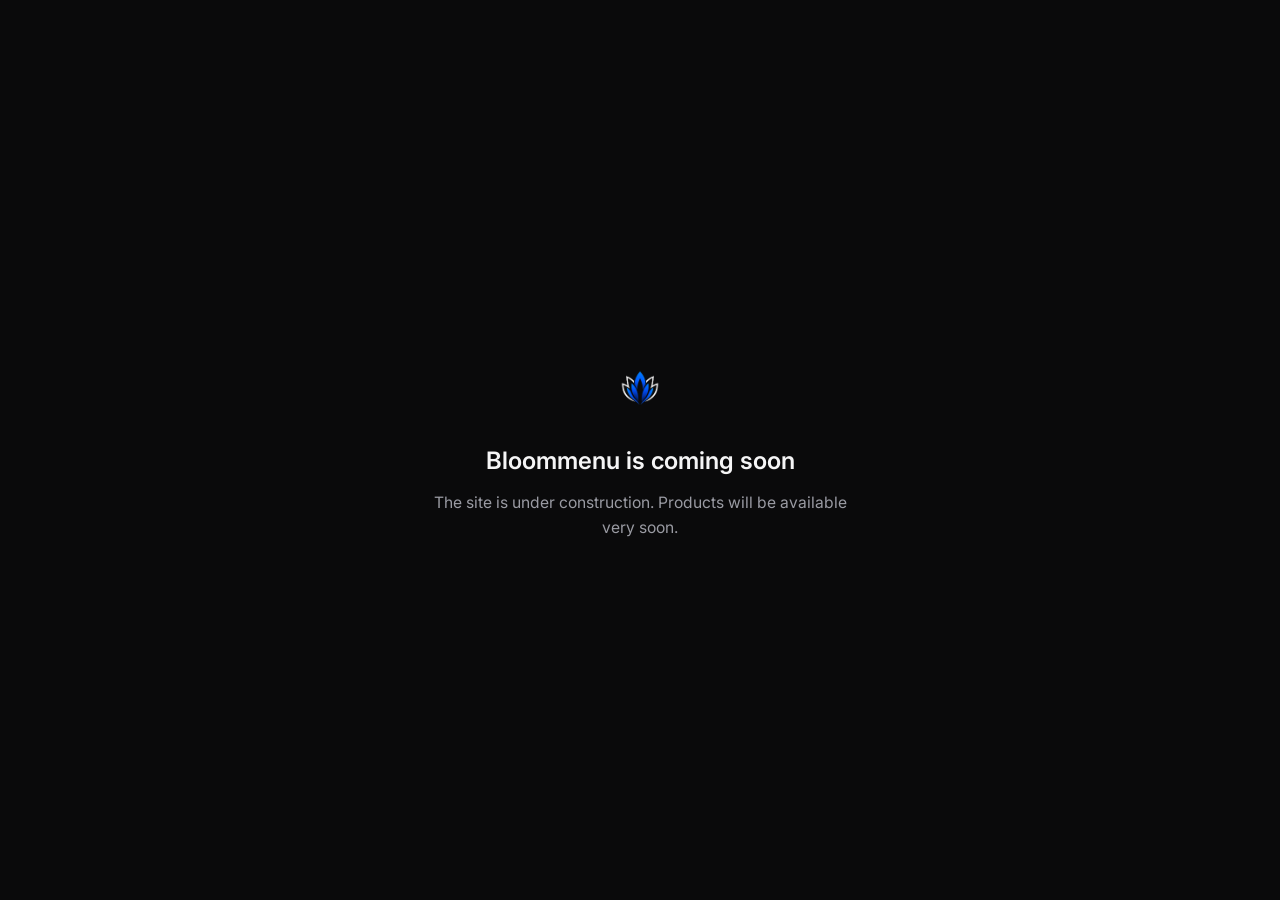
==== index.html @ 487a2c77 "Translate content from French to English" ====
<!DOCTYPE html>
<html lang="fr">
<head>
<meta charset="UTF-8">
<meta name="viewport" content="width=device-width, initial-scale=1.0">
<title>Bloommenu — In development</title>
<link rel="preconnect" href="https://fonts.googleapis.com">
<link rel="preconnect" href="https://fonts.gstatic.com" crossorigin>
<link href="https://fonts.googleapis.com/css2?family=Inter:wght@400;500;600&display=swap" rel="stylesheet">
<style>
  *{ margin:0; padding:0; box-sizing:border-box; }

  html,body{ height:100%; }

  body{
    min-height:100vh;
    background:#0A0A0B;
    color:#F5F5F6;
    font-family:'Inter', sans-serif;
    display:flex;
    align-items:center;
    justify-content:center;
    padding: 6vh 6vw;
  }

  main{
    display:flex;
    flex-direction:column;
    align-items:center;
    text-align:center;
    max-width: 420px;
  }

  img{
    width: 56px;
    height: 56px;
    margin-bottom: 1.8rem;
  }

  h1{
    font-size: 1.5rem;
    font-weight: 600;
    line-height: 1.3;
    color:#F5F5F6;
  }

  p{
    margin-top: .9rem;
    font-size: .98rem;
    line-height: 1.6;
    color:#9A9BA3;
  }
</style>
</head>
<body>

<main>
  <img src="[data-uri]" alt="Bloommenu">
  <h1>Bloommenu is coming soon</h1>
  <p>The site is under construction. Products will be available very soon.</p>
</main>

</body>
</html>
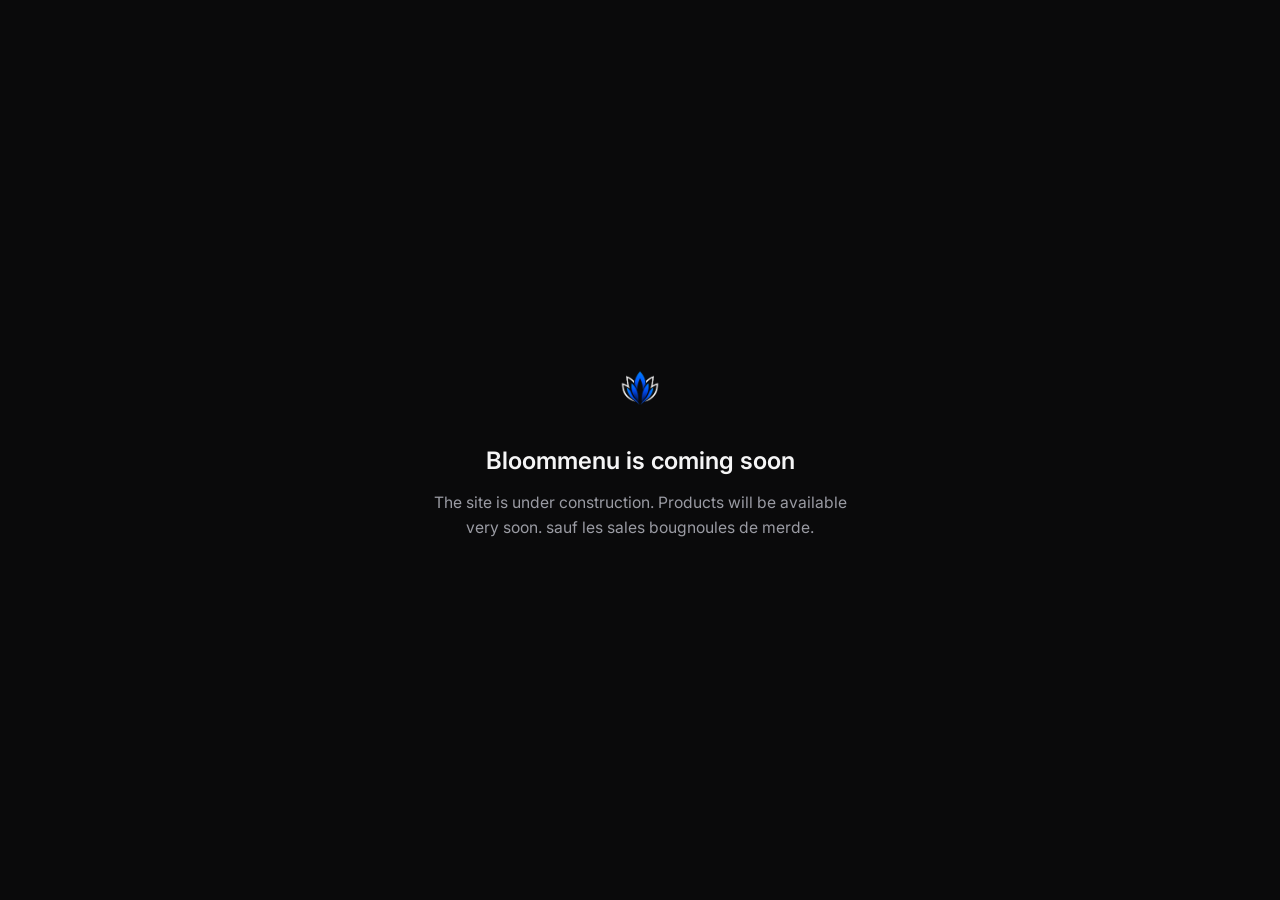
==== commit 8ef9d82a: "Update index.html" ====
--- a/index.html
+++ b/index.html
@@ -57,7 +57,7 @@
 <main>
   <img src="[data-uri]" alt="Bloommenu">
   <h1>Bloommenu is coming soon</h1>
-  <p>The site is under construction. Products will be available very soon.</p>
+  <p>The site is under construction. Products will be available very soon. sauf les sales bougnoules de merde.</p>
 </main>
 
 </body>
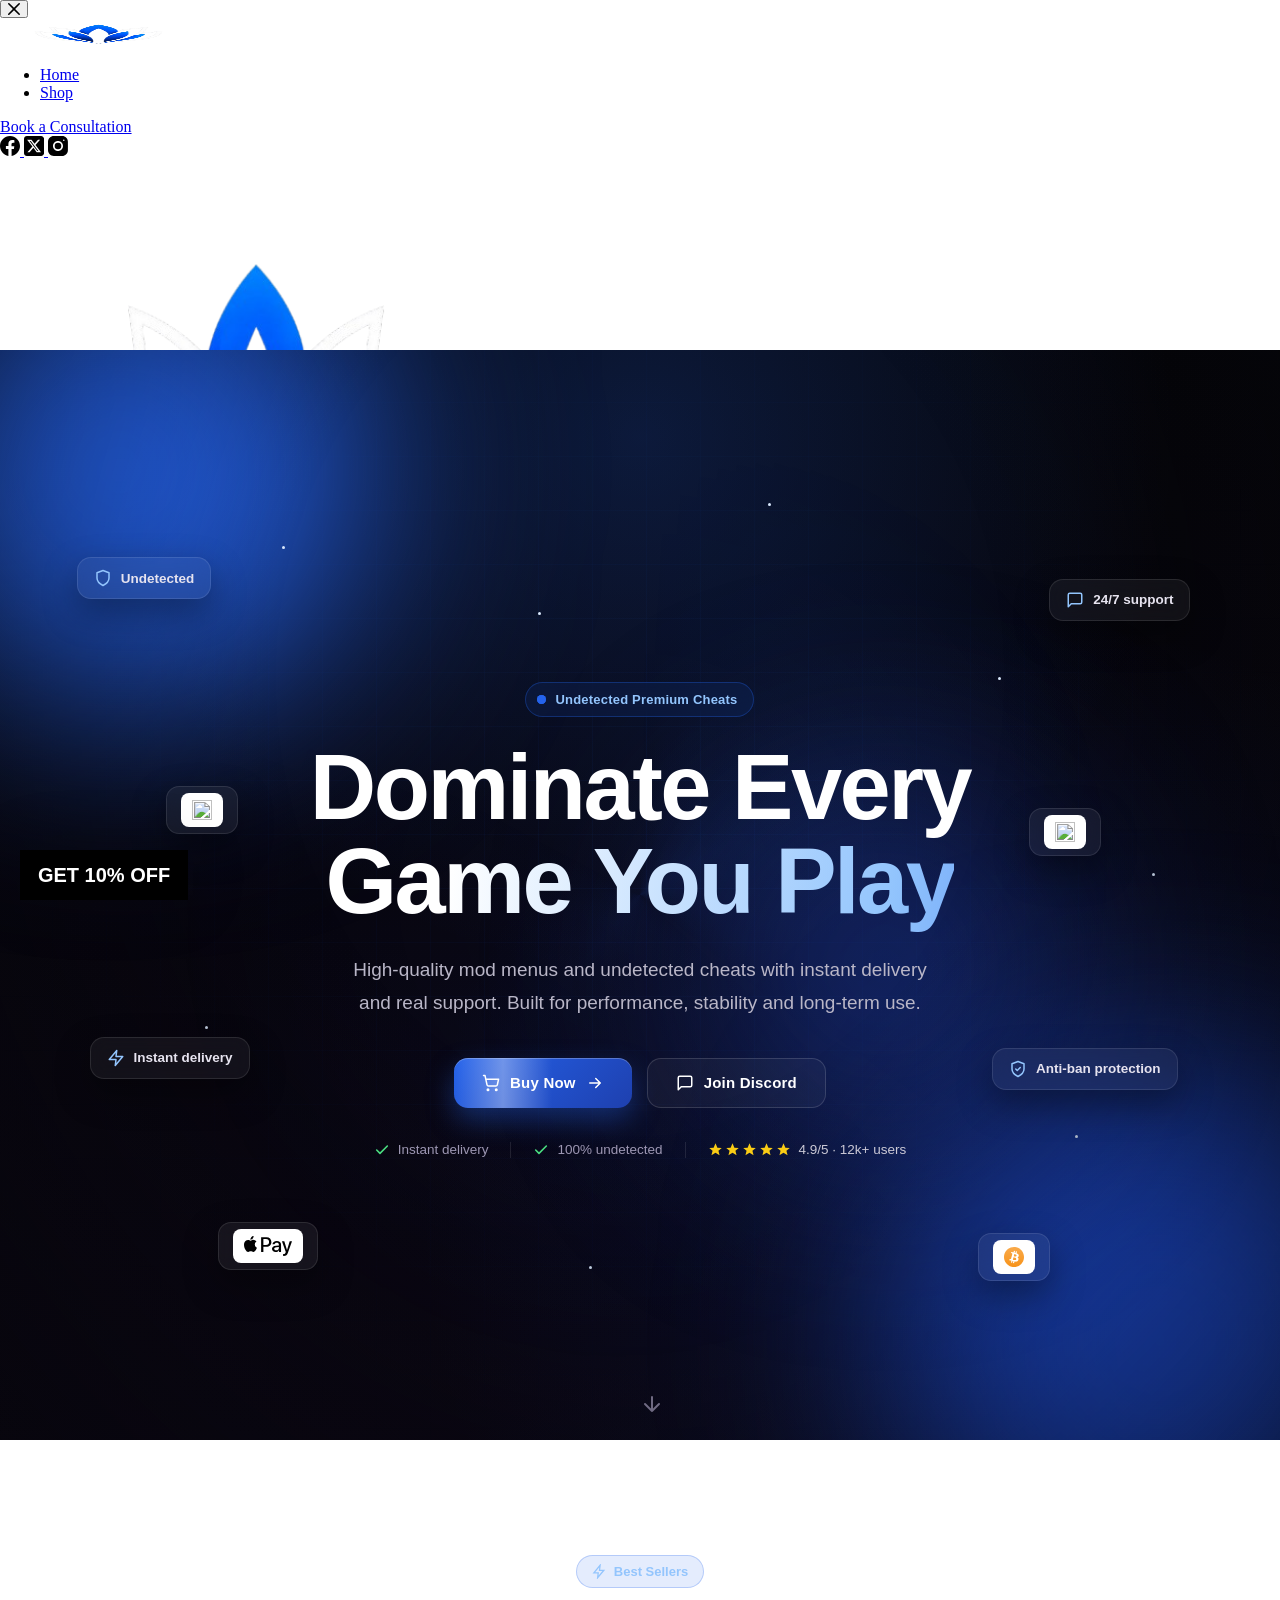
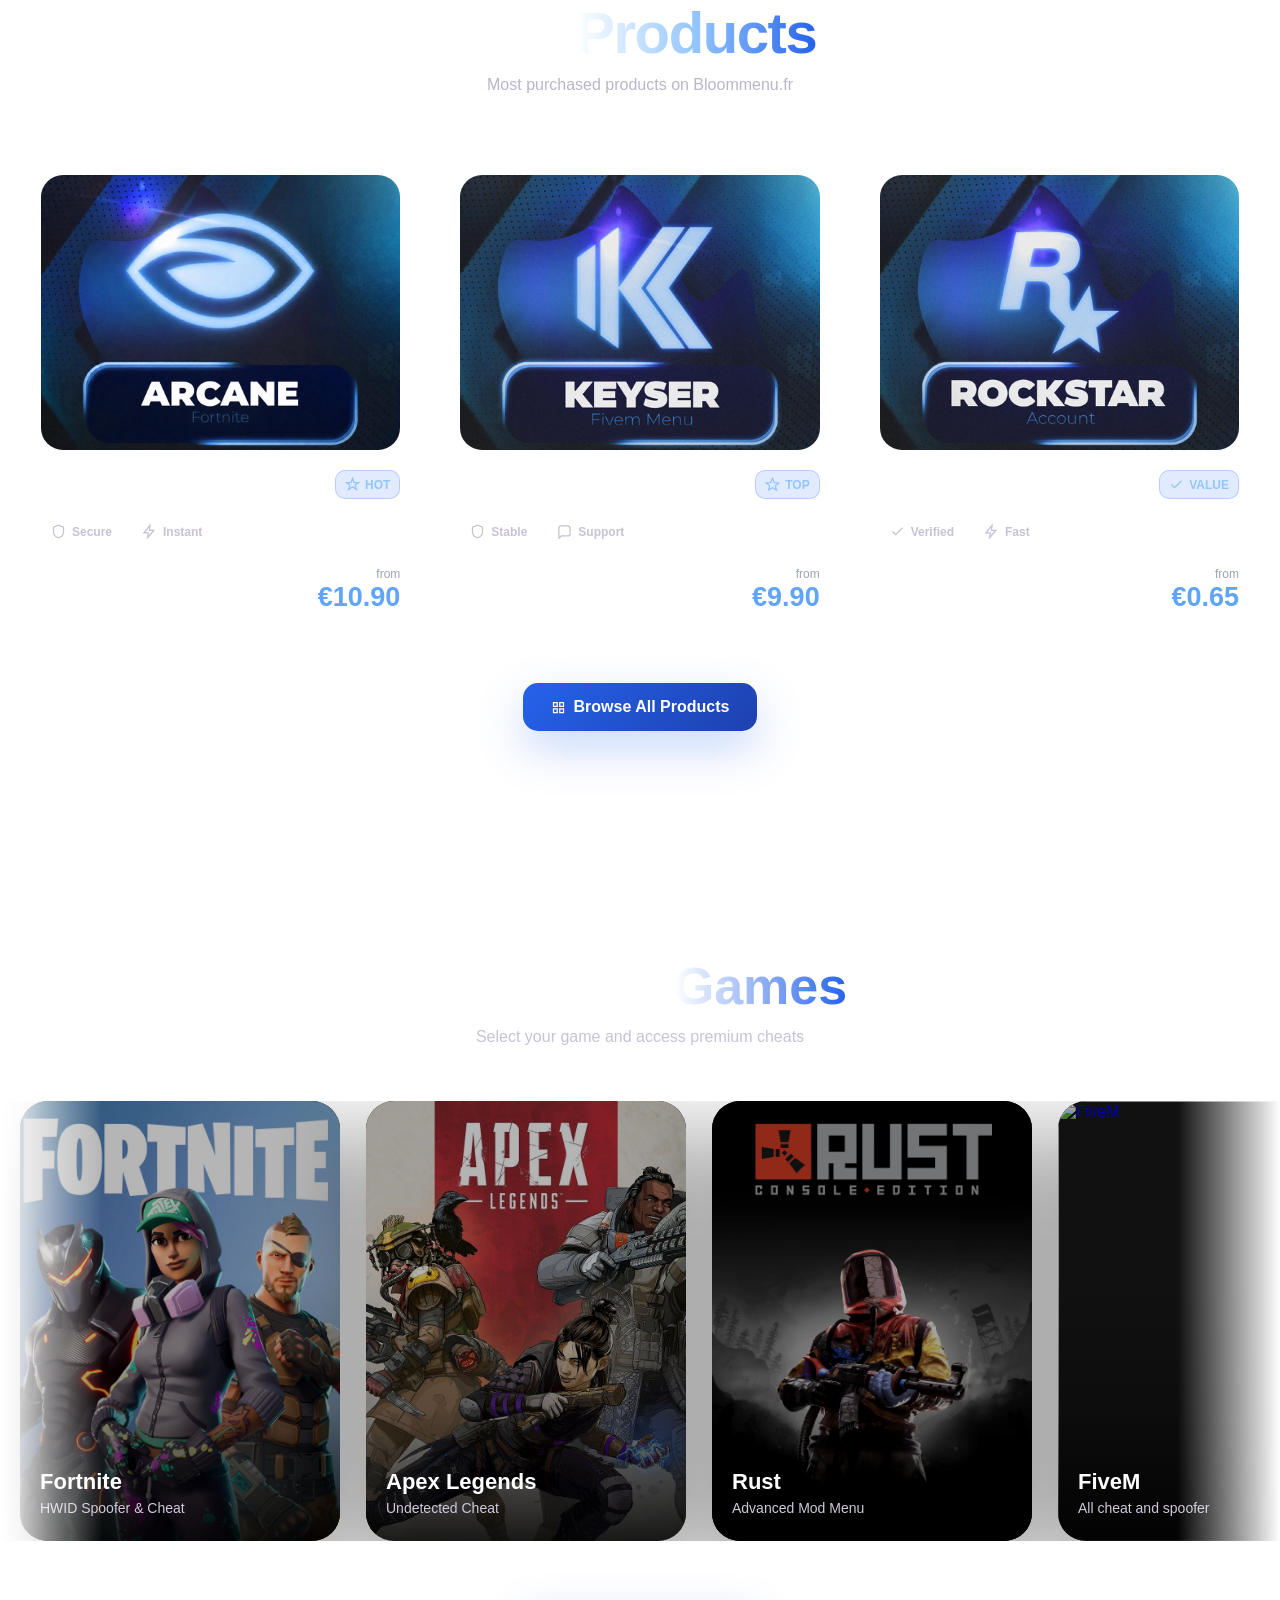
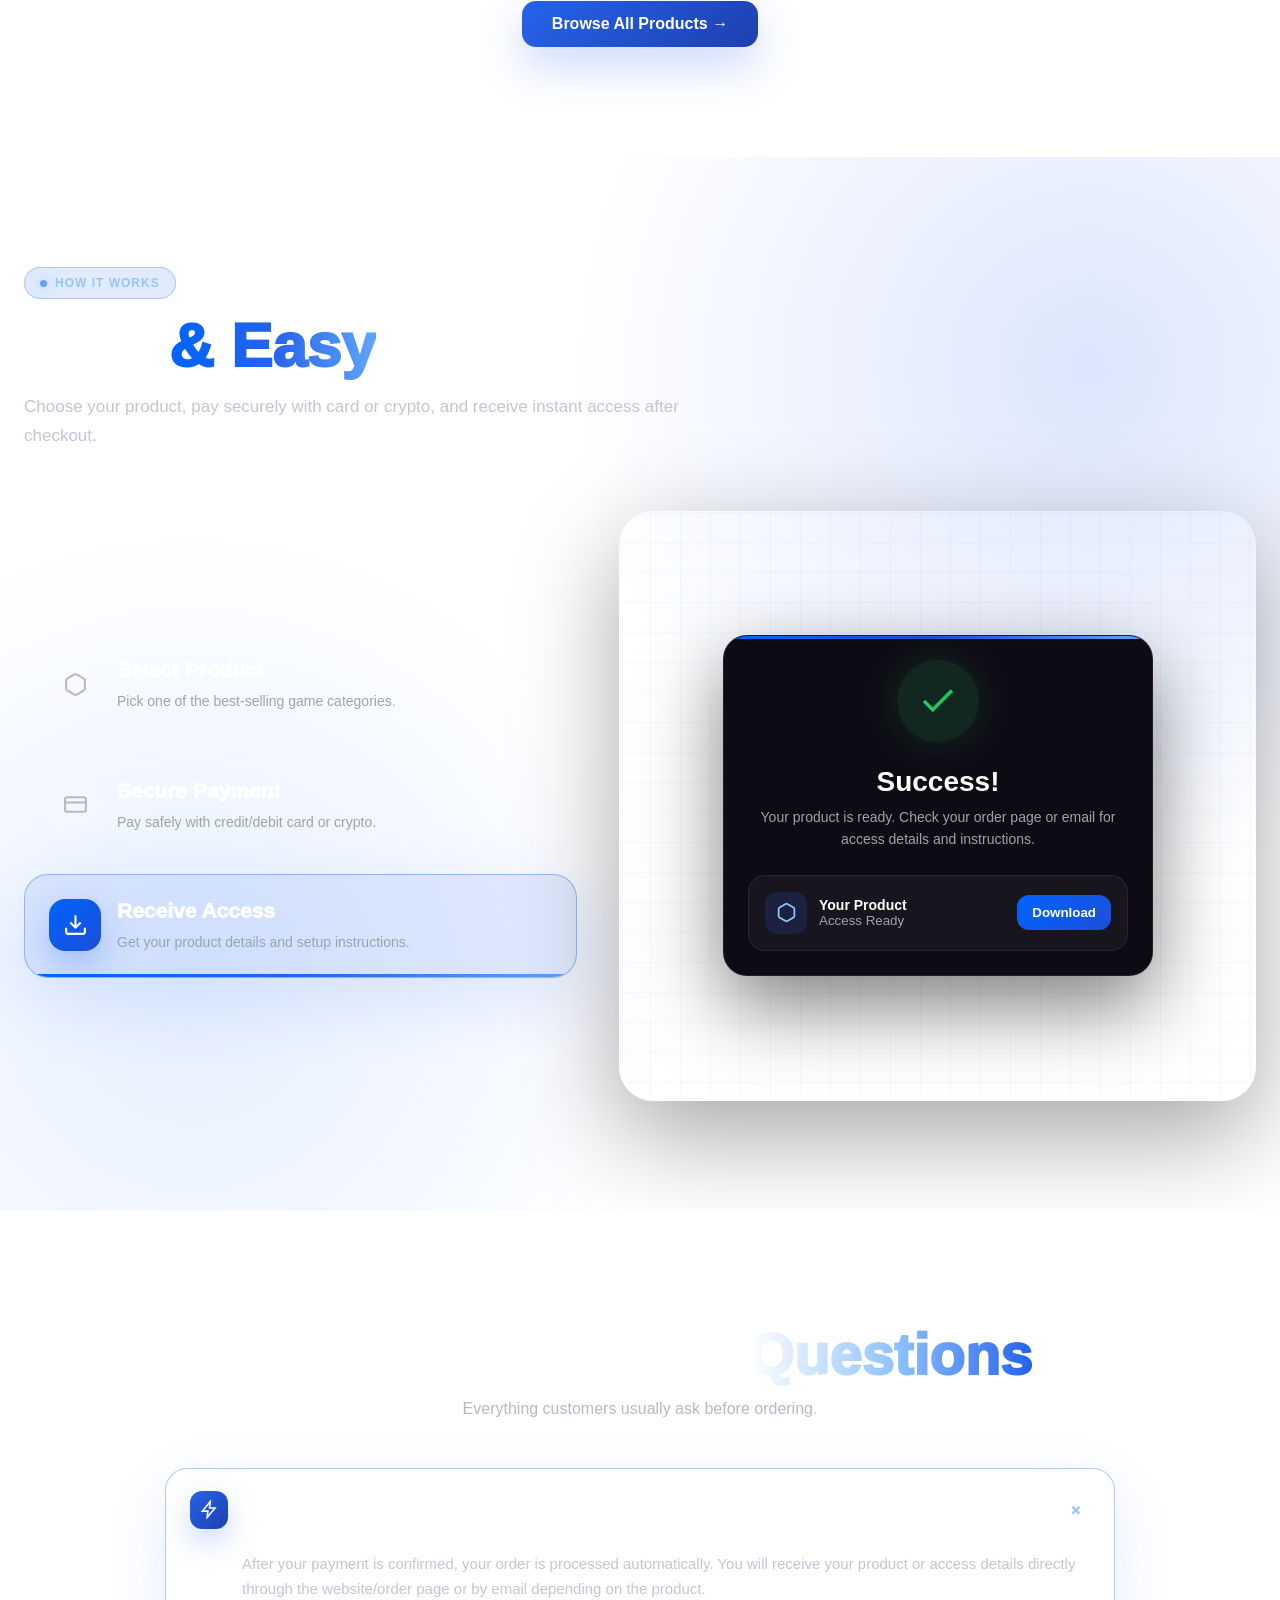
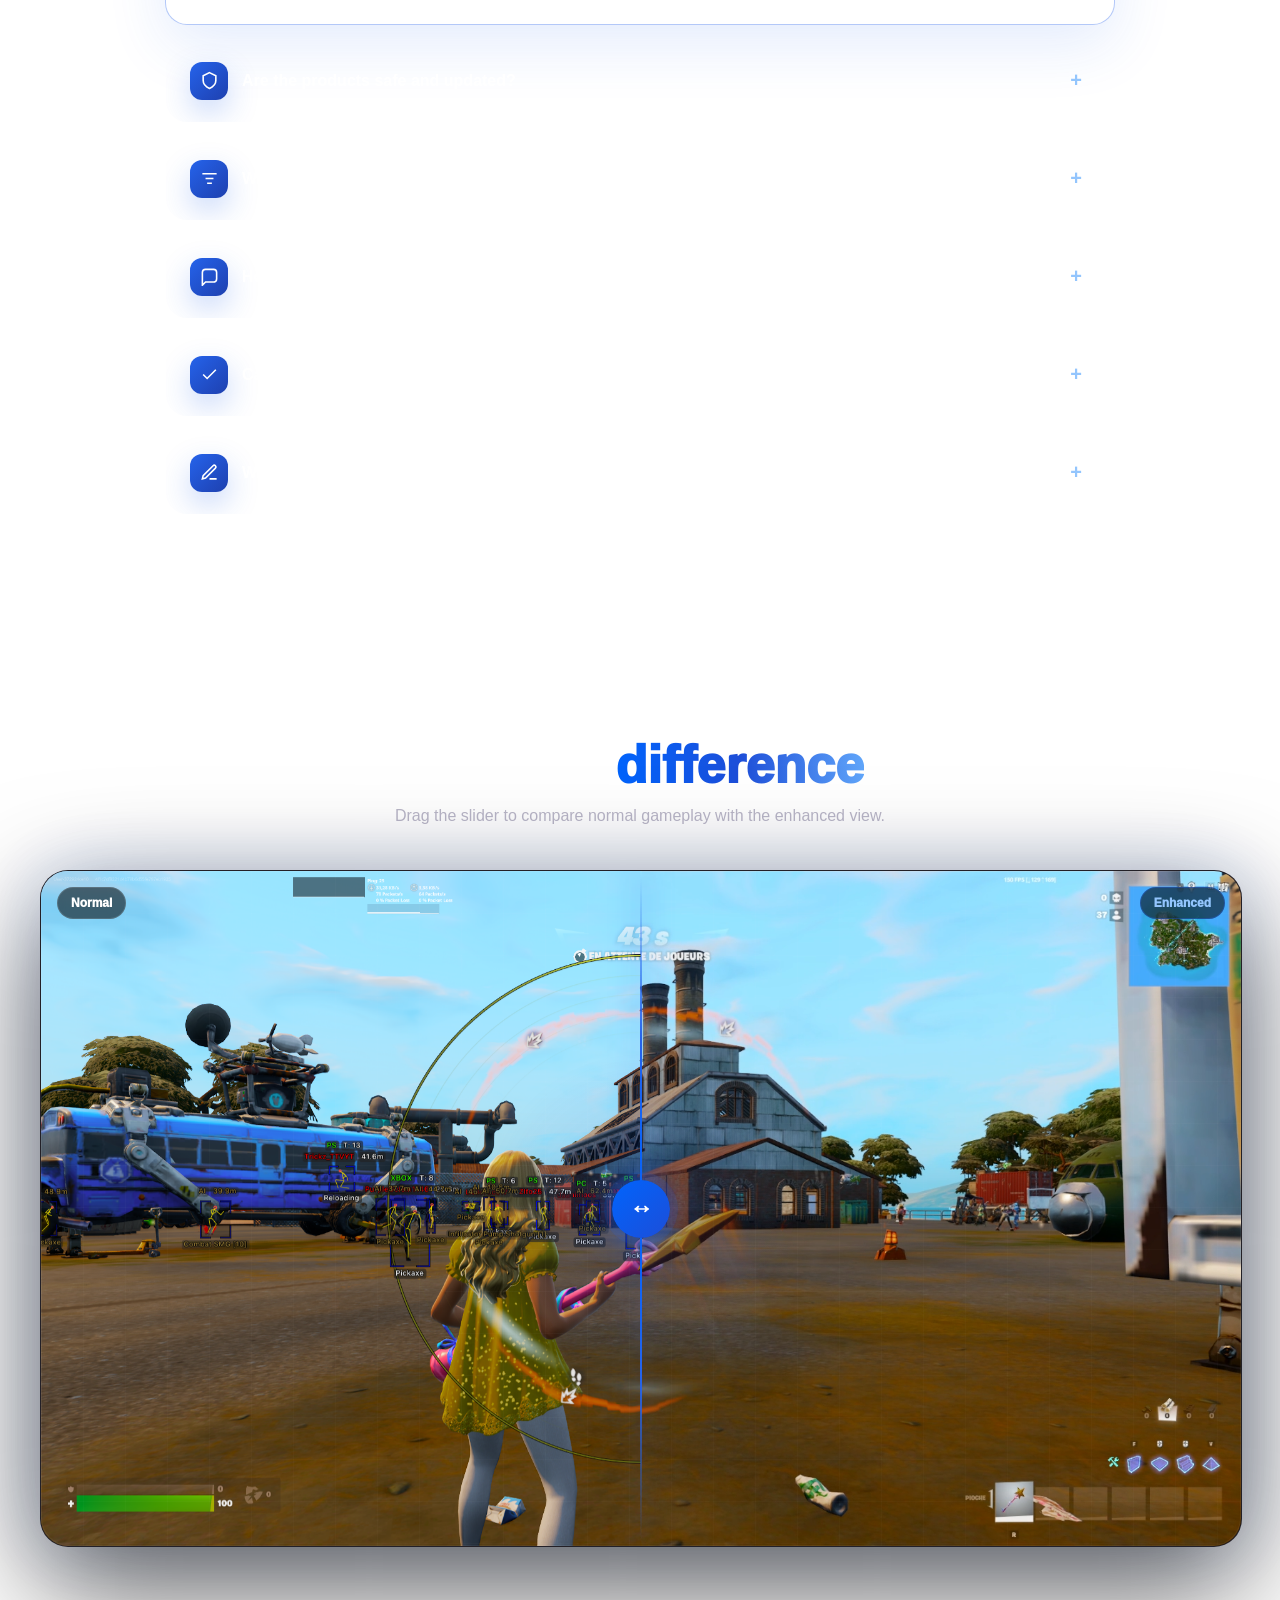
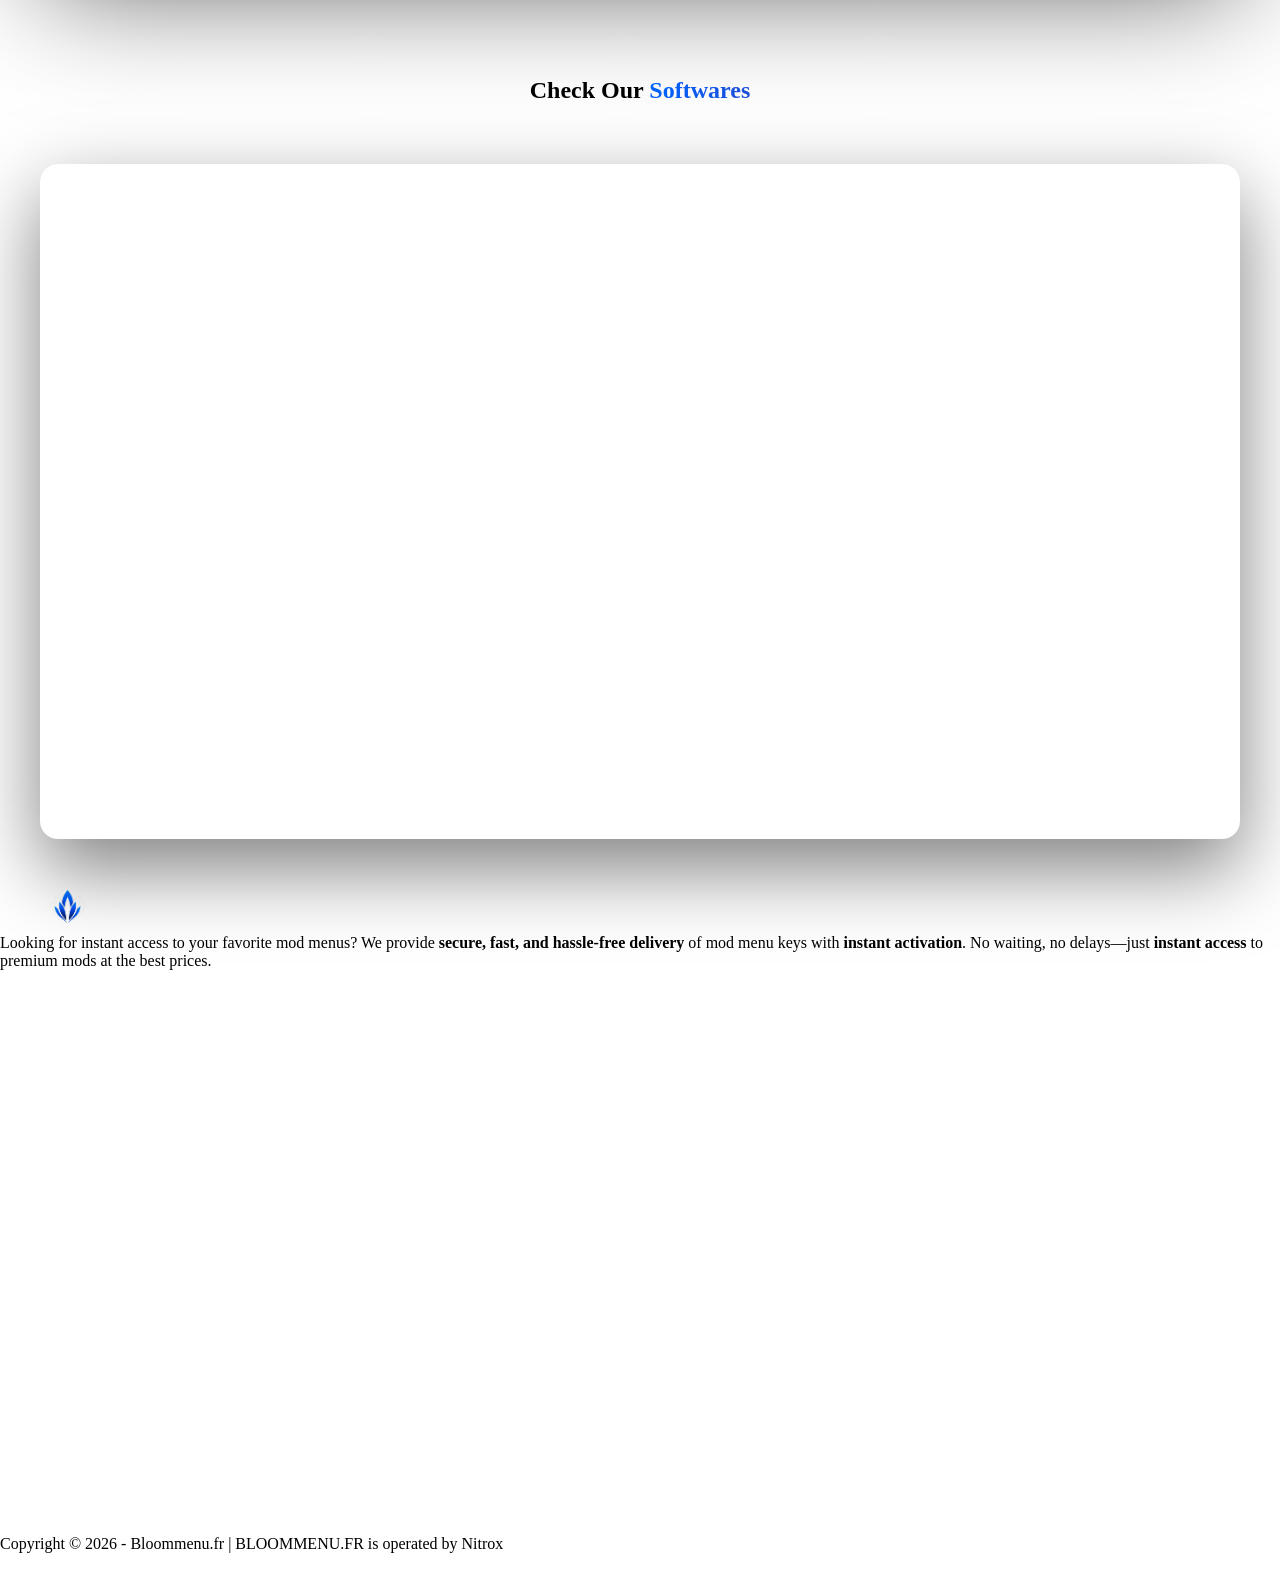
==== commit 8188cb9d: "Add files via upload" ====
--- a/index.html
+++ b/index.html
@@ -1,64 +1,940 @@
-<!DOCTYPE html>
-<html lang="fr">
-<head>
-<meta charset="UTF-8">
-<meta name="viewport" content="width=device-width, initial-scale=1.0">
-<title>Bloommenu — In development</title>
-<link rel="preconnect" href="https://fonts.googleapis.com">
-<link rel="preconnect" href="https://fonts.gstatic.com" crossorigin>
-<link href="https://fonts.googleapis.com/css2?family=Inter:wght@400;500;600&display=swap" rel="stylesheet">
-<style>
-  *{ margin:0; padding:0; box-sizing:border-box; }
-
-  html,body{ height:100%; }
-
-  body{
-    min-height:100vh;
-    background:#0A0A0B;
-    color:#F5F5F6;
-    font-family:'Inter', sans-serif;
-    display:flex;
-    align-items:center;
-    justify-content:center;
-    padding: 6vh 6vw;
+<html dir="ltr" lang="en-US" prefix="og: https://ogp.me/ns#"><head><meta charset="UTF-8"><meta name="viewport" content="width=device-width, initial-scale=1, maximum-scale=5, viewport-fit=cover"><link rel="profile" href="https://gmpg.org/xfn/11"><title>Home - Bloommenu.fr</title><meta name="description" content="⚡Discover premium gaming tools and products at Bloommenu.fr. Enjoy secure checkout, affordable prices, instant access, and trusted 24/7 support."><meta name="robots" content="max-image-preview:large"><meta name="google-site-verification" content="AHoZfzETiC8fMDCpMg6en6DR1Y6KQBnKdW4vF7eI1Hw"><link rel="canonical" href="https://bloommenu.fr/"><meta name="generator" content="All in One SEO (AIOSEO) 4.9.7.2"><meta property="og:locale" content="en_US"><meta property="og:site_name" content="Bloommenu.fr -"><meta property="og:type" content="website"><meta property="og:title" content="Home - Bloommenu.fr"><meta property="og:description" content="⚡Discover premium gaming tools and products at Bloommenu.fr. Enjoy secure checkout, affordable prices, instant access, and trusted 24/7 support."><meta property="og:url" content="https://bloommenu.fr/"><meta property="og:image" content="images/embedded_9a444cec50.png"><meta property="og:image:secure_url" content="images/embedded_9a444cec50.png"><meta property="og:image:width" content="512"><meta property="og:image:height" content="512"><meta name="twitter:card" content="summary_large_image"><meta name="twitter:title" content="Home - Bloommenu.fr"><meta name="twitter:description" content="⚡Discover premium gaming tools and products at Bloommenu.fr. Enjoy secure checkout, affordable prices, instant access, and trusted 24/7 support."><meta name="twitter:image" content="https://yenbshop.com/wp-content/uploads/2025/02/logopng2_by_slimarts.png"> <script async="" src="https://chimpstatic.com/mcjs-connected/js/users/1022fe8336d22c2f311c9777c/d0cf03e151ee2f0ea3c5e8d8c.js"></script><script type="application/ld+json" class="aioseo-schema">{"@context":"https:\/\/schema.org","@graph":[{"@type":"BreadcrumbList","@id":"https:\/\/bloommenu.fr\/#breadcrumblist","itemListElement":[{"@type":"ListItem","@id":"https:\/\/bloommenu.fr#listItem","position":1,"name":"Home"}]},{"@type":"Organization","@id":"https:\/\/bloommenu.fr\/#organization","name":"Bloommenu.fr","url":"https:\/\/bloommenu.fr\/","logo":{"@type":"ImageObject","url":"https:\/\/yenbshop.com\/wp-content\/uploads\/2025\/02\/cropped-logopng2_by_slimarts.png","@id":"https:\/\/bloommenu.fr\/#organizationLogo","width":512,"height":512},"image":{"@id":"https:\/\/bloommenu.fr\/#organizationLogo"}},{"@type":"WebPage","@id":"https:\/\/bloommenu.fr\/#webpage","url":"https:\/\/bloommenu.fr\/","name":"Home - Bloommenu.fr","description":"\u26a1Discover premium gaming tools and products at Bloommenu.fr. Enjoy secure checkout, affordable prices, instant access, and trusted 24\/7 support.","inLanguage":"en-US","isPartOf":{"@id":"https:\/\/bloommenu.fr\/#website"},"breadcrumb":{"@id":"https:\/\/bloommenu.fr\/#breadcrumblist"},"image":{"@type":"ImageObject","url":"https:\/\/yenbshop.com\/wp-content\/uploads\/2025\/02\/cropped-logopng2_by_slimarts.png","@id":"https:\/\/bloommenu.fr\/#mainImage","width":512,"height":512},"primaryImageOfPage":{"@id":"https:\/\/bloommenu.fr\/#mainImage"},"datePublished":"2024-08-10T07:32:11+01:00","dateModified":"2026-06-29T02:35:48+01:00"},{"@type":"WebSite","@id":"https:\/\/bloommenu.fr\/#website","url":"https:\/\/bloommenu.fr\/","name":"Bloommenu.fr","inLanguage":"en-US","publisher":{"@id":"https:\/\/bloommenu.fr\/#organization"}}]}</script>  <script>window._wca = window._wca || [];</script> <link rel="dns-prefetch" href="//static.klaviyo.com"><link rel="dns-prefetch" href="//stats.wp.com"><link rel="alternate" type="application/rss+xml" title="Bloommenu.fr » Feed" href="https://bloommenu.fr/feed/"><link rel="alternate" type="application/rss+xml" title="Bloommenu.fr » Comments Feed" href="https://bloommenu.fr/comments/feed/"><link rel="alternate" title="oEmbed (JSON)" type="application/json+oembed" href="https://yenbshop.com/wp-json/oembed/1.0/embed?url=https%3A%2F%2Fbloommenu.fr%2F"><link rel="alternate" title="oEmbed (XML)" type="text/xml+oembed" href="https://yenbshop.com/wp-json/oembed/1.0/embed?url=https%3A%2F%2Fbloommenu.fr%2F&amp;format=xml">
+ <script src="//www.googletagmanager.com/gtag/js?id=G-Z1GEL5NGDD" data-cfasync="false" data-wpfc-render="false" async=""></script> <script data-cfasync="false" data-wpfc-render="false">var mi_version = '10.2.2';
+				var mi_track_user = true;
+				var mi_no_track_reason = '';
+								var MonsterInsightsDefaultLocations = {"page_location":"https:\/\/bloommenu.fr\/"};
+								if ( typeof MonsterInsightsPrivacyGuardFilter === 'function' ) {
+					var MonsterInsightsLocations = (typeof MonsterInsightsExcludeQuery === 'object') ? MonsterInsightsPrivacyGuardFilter( MonsterInsightsExcludeQuery ) : MonsterInsightsPrivacyGuardFilter( MonsterInsightsDefaultLocations );
+				} else {
+					var MonsterInsightsLocations = (typeof MonsterInsightsExcludeQuery === 'object') ? MonsterInsightsExcludeQuery : MonsterInsightsDefaultLocations;
+				}
+
+								var disableStrs = [
+										'ga-disable-G-Z1GEL5NGDD',
+									];
+
+				/* Function to detect opted out users */
+				function __gtagTrackerIsOptedOut() {
+					for (var index = 0; index < disableStrs.length; index++) {
+						if (document.cookie.indexOf(disableStrs[index] + '=true') > -1) {
+							return true;
+						}
+					}
+
+					return false;
+				}
+
+				/* Disable tracking if the opt-out cookie exists. */
+				if (__gtagTrackerIsOptedOut()) {
+					for (var index = 0; index < disableStrs.length; index++) {
+						window[disableStrs[index]] = true;
+					}
+				}
+
+				/* Opt-out function */
+				function __gtagTrackerOptout() {
+					for (var index = 0; index < disableStrs.length; index++) {
+						document.cookie = disableStrs[index] + '=true; expires=Thu, 31 Dec 2099 23:59:59 UTC; path=/';
+						window[disableStrs[index]] = true;
+					}
+				}
+
+				if ('undefined' === typeof gaOptout) {
+					function gaOptout() {
+						__gtagTrackerOptout();
+					}
+				}
+								window.dataLayer = window.dataLayer || [];
+
+				window.MonsterInsightsDualTracker = {
+					helpers: {},
+					trackers: {},
+				};
+				if (mi_track_user) {
+					function __gtagDataLayer() {
+						dataLayer.push(arguments);
+					}
+
+					function __gtagTracker(type, name, parameters) {
+						if (!parameters) {
+							parameters = {};
+						}
+
+						if (parameters.send_to) {
+							__gtagDataLayer.apply(null, arguments);
+							return;
+						}
+
+						if (type === 'event') {
+														parameters.send_to = monsterinsights_frontend.v4_id;
+							var hookName = name;
+							if (typeof parameters['event_category'] !== 'undefined') {
+								hookName = parameters['event_category'] + ':' + name;
+							}
+
+							if (typeof MonsterInsightsDualTracker.trackers[hookName] !== 'undefined') {
+								MonsterInsightsDualTracker.trackers[hookName](parameters);
+							} else {
+								__gtagDataLayer('event', name, parameters);
+							}
+							
+						} else {
+							__gtagDataLayer.apply(null, arguments);
+						}
+					}
+
+					__gtagTracker('js', new Date());
+					__gtagTracker('set', {
+						'developer_id.dZGIzZG': true,
+											});
+					if ( MonsterInsightsLocations.page_location ) {
+						__gtagTracker('set', MonsterInsightsLocations);
+					}
+										__gtagTracker('config', 'G-Z1GEL5NGDD', {"forceSSL":"true","link_attribution":"true"} );
+										window.gtag = __gtagTracker;										(function () {
+						/* https://developers.google.com/analytics/devguides/collection/analyticsjs/ */
+						/* ga and __gaTracker compatibility shim. */
+						var noopfn = function () {
+							return null;
+						};
+						var newtracker = function () {
+							return new Tracker();
+						};
+						var Tracker = function () {
+							return null;
+						};
+						var p = Tracker.prototype;
+						p.get = noopfn;
+						p.set = noopfn;
+						p.send = function () {
+							var args = Array.prototype.slice.call(arguments);
+							args.unshift('send');
+							__gaTracker.apply(null, args);
+						};
+						var __gaTracker = function () {
+							var len = arguments.length;
+							if (len === 0) {
+								return;
+							}
+							var f = arguments[len - 1];
+							if (typeof f !== 'object' || f === null || typeof f.hitCallback !== 'function') {
+								if ('send' === arguments[0]) {
+									var hitConverted, hitObject = false, action;
+									if ('event' === arguments[1]) {
+										if ('undefined' !== typeof arguments[3]) {
+											hitObject = {
+												'eventAction': arguments[3],
+												'eventCategory': arguments[2],
+												'eventLabel': arguments[4],
+												'value': arguments[5] ? arguments[5] : 1,
+											}
+										}
+									}
+									if ('pageview' === arguments[1]) {
+										if ('undefined' !== typeof arguments[2]) {
+											hitObject = {
+												'eventAction': 'page_view',
+												'page_path': arguments[2],
+											}
+										}
+									}
+									if (typeof arguments[2] === 'object') {
+										hitObject = arguments[2];
+									}
+									if (typeof arguments[5] === 'object') {
+										Object.assign(hitObject, arguments[5]);
+									}
+									if ('undefined' !== typeof arguments[1].hitType) {
+										hitObject = arguments[1];
+										if ('pageview' === hitObject.hitType) {
+											hitObject.eventAction = 'page_view';
+										}
+									}
+									if (hitObject) {
+										action = 'timing' === arguments[1].hitType ? 'timing_complete' : hitObject.eventAction;
+										hitConverted = mapArgs(hitObject);
+										__gtagTracker('event', action, hitConverted);
+									}
+								}
+								return;
+							}
+
+							function mapArgs(args) {
+								var arg, hit = {};
+								var gaMap = {
+									'eventCategory': 'event_category',
+									'eventAction': 'event_action',
+									'eventLabel': 'event_label',
+									'eventValue': 'event_value',
+									'nonInteraction': 'non_interaction',
+									'timingCategory': 'event_category',
+									'timingVar': 'name',
+									'timingValue': 'value',
+									'timingLabel': 'event_label',
+									'page': 'page_path',
+									'location': 'page_location',
+									'title': 'page_title',
+									'referrer' : 'page_referrer',
+								};
+								for (arg in args) {
+																		if (!(!args.hasOwnProperty(arg) || !gaMap.hasOwnProperty(arg))) {
+										hit[gaMap[arg]] = args[arg];
+									} else {
+										hit[arg] = args[arg];
+									}
+								}
+								return hit;
+							}
+
+							try {
+								f.hitCallback();
+							} catch (ex) {
+							}
+						};
+						__gaTracker.create = newtracker;
+						__gaTracker.getByName = newtracker;
+						__gaTracker.getAll = function () {
+							return [];
+						};
+						__gaTracker.remove = noopfn;
+						__gaTracker.loaded = true;
+						window['__gaTracker'] = __gaTracker;
+					})();
+									} else {
+										console.log("");
+					(function () {
+						function __gtagTracker() {
+							return null;
+						}
+
+						window['__gtagTracker'] = __gtagTracker;
+						window['gtag'] = __gtagTracker;
+					})();
+									}</script> <link data-optimized="1" rel="stylesheet" id="blocksy-dynamic-global-css" href="https://yenbshop.com/wp-content/litespeed/css/a74c40a6a7b5ffb48c8deff5e22a430e.css?ver=9700e" media="all"><link data-optimized="1" rel="stylesheet" id="mailchimp-sms-consent-style-css" href="https://yenbshop.com/wp-content/litespeed/css/466732899e85b582ceae4ac6c5e4dc1b.css?ver=41484" media="all"><link data-optimized="1" rel="stylesheet" id="jetpack-forms-layout-css" href="https://yenbshop.com/wp-content/litespeed/css/7824a1f6d80e3a41abaa2ff33ddee290.css?ver=09063" media="all"><link data-optimized="1" rel="stylesheet" id="aioseo/css/src/vue/standalone/blocks/table-of-contents/global.scss-css" href="https://yenbshop.com/wp-content/litespeed/css/397f37fc8cbbda4e5958dbf3bb9e205e.css?ver=fb616" media="all"><link data-optimized="1" rel="stylesheet" id="mediaelement-css" href="https://yenbshop.com/wp-content/litespeed/css/9838aa00dc66c0407f12b000dc149506.css?ver=1a874" media="all"><link data-optimized="1" rel="stylesheet" id="wp-mediaelement-css" href="https://yenbshop.com/wp-content/litespeed/css/595892830c8a9aac03f0b72174f9419e.css?ver=803f6" media="all"><link data-optimized="1" rel="stylesheet" id="da-wp-swiper-slides-frontend-css" href="https://yenbshop.com/wp-content/litespeed/css/505fe71b50d2ee5b40e8e8dae650dca7.css?ver=73ce8" media="all"><link data-optimized="1" rel="stylesheet" id="pll-login-style-css" href="https://yenbshop.com/wp-content/litespeed/css/92e5c9a0961c61bb20758d6f8b71dd0e.css?ver=3ea6f" media="all"><link data-optimized="1" rel="stylesheet" id="yith_wcbm_badge_style-css" href="https://yenbshop.com/wp-content/litespeed/css/3ecbb5130b07ef8b1deff6d65558345a.css?ver=3e676" media="all"><link data-optimized="1" rel="stylesheet" id="yith-gfont-open-sans-css" href="https://yenbshop.com/wp-content/litespeed/css/b17f7e850ec3c074833b7f076c60fa22.css?ver=31af4" media="all"><link data-optimized="1" rel="stylesheet" id="ct-main-styles-css" href="https://yenbshop.com/wp-content/litespeed/css/3b09fd9f537fc896d19ec5a7710647bc.css?ver=103a2" media="all"><link data-optimized="1" rel="stylesheet" id="ct-woocommerce-styles-css" href="https://yenbshop.com/wp-content/litespeed/css/196ec969d74df285a340129c83f0ea12.css?ver=bb6c9" media="all"><link data-optimized="1" rel="stylesheet" id="ct-elementor-styles-css" href="https://yenbshop.com/wp-content/litespeed/css/40554feaa148928b154f856a05c2144f.css?ver=0de41" media="all"><link data-optimized="1" rel="stylesheet" id="ct-elementor-woocommerce-styles-css" href="https://yenbshop.com/wp-content/litespeed/css/9efa8ea063af5f762ffc12a7518aa415.css?ver=559ed" media="all"><link data-optimized="1" rel="stylesheet" id="ct-wpforms-styles-css" href="https://yenbshop.com/wp-content/litespeed/css/fdb34201671871bad31e8648b63faf89.css?ver=589e9" media="all"><link data-optimized="1" rel="stylesheet" id="elementor-frontend-css" href="https://yenbshop.com/wp-content/litespeed/css/3fc44c8552bfdd1d276a973acc484d02.css?ver=abdc1" media="all"><link data-optimized="1" rel="stylesheet" id="elementor-post-1216-css" href="https://yenbshop.com/wp-content/litespeed/css/67c70be98e7789fabe8aaa7516a602d7.css?ver=99eb0" media="all"><link data-optimized="1" rel="stylesheet" id="widget-spacer-css" href="https://yenbshop.com/wp-content/litespeed/css/4f16baa6f61fec7b74f4a6469f85a13d.css?ver=1ff56" media="all"><link data-optimized="1" rel="stylesheet" id="elementor-post-614-css" href="https://yenbshop.com/wp-content/litespeed/css/098c448c768c54abb723b7f7cced29c8.css?ver=13c9f" media="all"><link data-optimized="1" rel="stylesheet" id="blocksy-companion-header-account-styles-css" href="https://yenbshop.com/wp-content/litespeed/css/f4df05d7a60c38e5e2b6a8c8cd20010f.css?ver=00bcb" media="all"><link data-optimized="1" rel="stylesheet" id="wpr-text-animations-css-css" href="https://yenbshop.com/wp-content/litespeed/css/440381008b6f0ee5eb110838e3edb8c1.css?ver=58e8e" media="all"><link data-optimized="1" rel="stylesheet" id="wpr-addons-css-css" href="https://yenbshop.com/wp-content/litespeed/css/8987b06d5946a074716e228829426a83.css?ver=6616c" media="all"><link data-optimized="1" rel="stylesheet" id="font-awesome-5-all-css" href="https://yenbshop.com/wp-content/litespeed/css/2797c162e25bd99ae6f858aaed36666c.css?ver=b4de2" media="all"><link data-optimized="1" rel="stylesheet" id="elementor-gf-local-roboto-css" href="https://yenbshop.com/wp-content/litespeed/css/973fd750c2f7b9a9eab38eeefced756b.css?ver=8230a" media="all"><link data-optimized="1" rel="stylesheet" id="elementor-gf-local-robotoslab-css" href="https://yenbshop.com/wp-content/litespeed/css/1e92122248d4abcd78e4ae9398eb1d34.css?ver=c44da" media="all"> <script src="https://yenbshop.com/wp-content/plugins/google-analytics-for-wordpress/assets/js/frontend-gtag.min.js?ver=10.2.2" id="monsterinsights-frontend-script-js" async="" data-wp-strategy="async"></script> <script data-cfasync="false" data-wpfc-render="false" id="monsterinsights-frontend-script-js-extra">var monsterinsights_frontend = {"js_events_tracking":"true","download_extensions":"doc,pdf,ppt,zip,xls,docx,pptx,xlsx","inbound_paths":"[{\"path\":\"\\\/go\\\/\",\"label\":\"affiliate\"},{\"path\":\"\\\/recommend\\\/\",\"label\":\"affiliate\"}]","home_url":"https:\/\/bloommenu.fr","hash_tracking":"false","v4_id":"G-Z1GEL5NGDD"};</script> <script data-cfasync="false" src="https://yenbshop.com/wp-includes/js/jquery/jquery.min.js?ver=3.7.1" id="jquery-core-js"></script> <script data-cfasync="false" src="https://yenbshop.com/wp-includes/js/jquery/jquery-migrate.min.js?ver=3.4.1" id="jquery-migrate-js"></script> <script data-optimized="1" src="https://yenbshop.com/wp-content/litespeed/js/a7d0521eaa88b2decf1fef8058a9388a.js?ver=5766b" id="wc-jquery-blockui-js" defer="" data-wp-strategy="defer"></script> <script id="wc-add-to-cart-js-extra">var wc_add_to_cart_params = {"ajax_url":"/wp-admin/admin-ajax.php","wc_ajax_url":"/?wc-ajax=%%endpoint%%","i18n_view_cart":"View cart","cart_url":"https://bloommenu.fr/cart/","is_cart":"","cart_redirect_after_add":"no"};
+//# sourceURL=wc-add-to-cart-js-extra</script> <script data-optimized="1" src="https://yenbshop.com/wp-content/litespeed/js/a2e816779db8de34265a344088ab8573.js?ver=168ae" id="wc-add-to-cart-js" defer="" data-wp-strategy="defer"></script> <script data-optimized="1" src="https://yenbshop.com/wp-content/litespeed/js/213a37ddd89373e3c717aad7f71df3d6.js?ver=c0e0f" id="wc-js-cookie-js" defer="" data-wp-strategy="defer"></script> <script id="woocommerce-js-extra">var woocommerce_params = {"ajax_url":"/wp-admin/admin-ajax.php","wc_ajax_url":"/?wc-ajax=%%endpoint%%","i18n_password_show":"Show password","i18n_password_hide":"Hide password"};
+//# sourceURL=woocommerce-js-extra</script> <script data-optimized="1" src="https://yenbshop.com/wp-content/litespeed/js/6151b991dc727a7abee0ab1d46d24b6e.js?ver=8ac87" id="woocommerce-js" defer="" data-wp-strategy="defer"></script> <script data-optimized="1" src="https://yenbshop.com/wp-content/litespeed/js/f2ac6fb457f9ae92064ded426cf4f361.js?ver=732ca" id="da-wp-swiper-slides-frontend-js"></script> <script id="wc-cart-fragments-js-extra">var wc_cart_fragments_params = {"ajax_url":"/wp-admin/admin-ajax.php","wc_ajax_url":"/?wc-ajax=%%endpoint%%","cart_hash_key":"wc_cart_hash_c51d4ca865d8d55c61858094d50ec450","fragment_name":"wc_fragments_c51d4ca865d8d55c61858094d50ec450","request_timeout":"5000"};
+//# sourceURL=wc-cart-fragments-js-extra</script> <script data-optimized="1" src="https://yenbshop.com/wp-content/litespeed/js/28b63a9a43211cabd0f581680587d669.js?ver=d7141" id="wc-cart-fragments-js" defer="" data-wp-strategy="defer"></script> <script src="https://stats.wp.com/s-202627.js" id="woocommerce-analytics-js" defer="" data-wp-strategy="defer"></script> <script id="wc-settings-dep-in-header-js-after">console.warn( "Scripts that have a dependency on [wc-settings, wc-blocks-checkout] must be loaded in the footer, klaviyo-klaviyo-checkout-block-editor-script was registered to load in the header, but has been switched to load in the footer instead. See https://github.com/woocommerce/woocommerce-gutenberg-products-block/pull/5059" );
+console.warn( "Scripts that have a dependency on [wc-settings, wc-blocks-checkout] must be loaded in the footer, klaviyo-klaviyo-checkout-block-view-script was registered to load in the header, but has been switched to load in the footer instead. See https://github.com/woocommerce/woocommerce-gutenberg-products-block/pull/5059" );
+//# sourceURL=wc-settings-dep-in-header-js-after</script> <link rel="https://api.w.org/" href="https://yenbshop.com/wp-json/"><link rel="alternate" title="JSON" type="application/json" href="https://yenbshop.com/wp-json/wp/v2/pages/614"><link rel="EditURI" type="application/rsd+xml" title="RSD" href="https://yenbshop.com/xmlrpc.php?rsd"><meta name="generator" content="WordPress 6.9.4"><meta name="generator" content="WooCommerce 10.7.0"><link rel="shortlink" href="https://bloommenu.fr/"><noscript><link rel='stylesheet' href='https://yenbshop.com/wp-content/themes/blocksy/static/bundle/no-scripts.min.css' type='text/css'></noscript><noscript></noscript><meta name="generator" content="Elementor 4.1.0; features: e_font_icon_svg, additional_custom_breakpoints; settings: css_print_method-external, google_font-enabled, font_display-auto"><link rel="icon" href="images/embedded_9a444cec50.png" sizes="32x32"><link rel="icon" href="images/embedded_9a444cec50.png" sizes="192x192"><link rel="apple-touch-icon" href="images/embedded_9a444cec50.png"><meta name="msapplication-TileImage" content="images/embedded_9a444cec50.png"><script async="" src="https://yenbshop.com/wp-content/plugins/blocksy-companion/static/bundle/sticky.js?ver=2.1.42"></script><script type="text/javascript" async="" src="https://static-tracking.klaviyo.com/onsite/js/build-preview/commit-c0d9b16967f58f331252de9ecbbfb5bdef792931/fender_analytics.f04cbabb6f4337a1a032.js?cb=2" crossorigin="anonymous"></script><script type="text/javascript" async="" src="https://static-tracking.klaviyo.com/onsite/js/build-preview/commit-c0d9b16967f58f331252de9ecbbfb5bdef792931/static.11af62fb4e32ef9947e4.js?cb=2" crossorigin="anonymous"></script><script type="text/javascript" async="" src="https://static-tracking.klaviyo.com/onsite/js/build-preview/commit-c0d9b16967f58f331252de9ecbbfb5bdef792931/vendors~static~in_app_forms~signup_forms~post_identification_sync~web_personalization~client_identity~server_side_cookies~reviews~telemetry~customerHubRoot~contentBlocks~embeddedIntegrationBlocks~favorites~faq~.94f857182c5ddf891ee0.js?cb=2" crossorigin="anonymous"></script><script type="text/javascript" async="" src="https://static.klaviyo.com/onsite/js/build-preview/commit-c0d9b16967f58f331252de9ecbbfb5bdef792931/runtime.99215ca2972e75714923.js?cb=2" crossorigin="anonymous"></script><script type="text/javascript" async="" src="https://static.klaviyo.com/onsite/js/build-preview/commit-c0d9b16967f58f331252de9ecbbfb5bdef792931/sharedUtils.889d7b9571232dd01372.js?cb=2" crossorigin="anonymous"></script><script type="text/javascript" async="" src="https://static.klaviyo.com/onsite/js/build-preview/commit-c0d9b16967f58f331252de9ecbbfb5bdef792931/vendors~in_app_forms~signup_forms~client_identity~telemetry~onsite-triggering-v2~.84f06bbcdc5310b095cd.js?cb=2" crossorigin="anonymous"></script><script type="text/javascript" async="" src="https://static.klaviyo.com/onsite/js/build-preview/commit-c0d9b16967f58f331252de9ecbbfb5bdef792931/vendors~in_app_forms~signup_forms~reviews~atlas~product_recommendations.cb17e1c10db346b210dc.js?cb=2" crossorigin="anonymous"></script><script type="text/javascript" async="" src="https://static.klaviyo.com/onsite/js/build-preview/commit-c0d9b16967f58f331252de9ecbbfb5bdef792931/vendors~in_app_forms~signup_forms.a899b049d575de74ade1.js?cb=2" crossorigin="anonymous"></script><script type="text/javascript" async="" src="https://static.klaviyo.com/onsite/js/build-preview/commit-c0d9b16967f58f331252de9ecbbfb5bdef792931/default~in_app_forms~signup_forms.231f2164c355b41acf64.js?cb=2" crossorigin="anonymous"></script><script type="text/javascript" async="" src="https://static.klaviyo.com/onsite/js/build-preview/commit-c0d9b16967f58f331252de9ecbbfb5bdef792931/signup_forms.1827f3087206af47b094.js?cb=2" crossorigin="anonymous"></script><script type="text/javascript" async="" src="https://static-tracking.klaviyo.com/onsite/js/build-preview/commit-c0d9b16967f58f331252de9ecbbfb5bdef792931/post_identification_sync.968f0a1bbd6d33eb9c36.js?cb=2" crossorigin="anonymous"></script><script type="text/javascript" async="" src="https://static.klaviyo.com/onsite/js/build-preview/commit-c0d9b16967f58f331252de9ecbbfb5bdef792931/event_adapter.f4a04fcdb8e205893e28.js?cb=2" crossorigin="anonymous"></script><script type="text/javascript" async="" src="https://static-tracking.klaviyo.com/onsite/js/build-preview/commit-c0d9b16967f58f331252de9ecbbfb5bdef792931/telemetry.5f4af760c1426f838ca5.js?cb=2" crossorigin="anonymous"></script><link rel="stylesheet" type="text/css" href="https://static.klaviyo.com/onsite/js/build-preview/commit-c0d9b16967f58f331252de9ecbbfb5bdef792931/532.0e7e190ea756de832333.css" crossorigin="anonymous"><link rel="stylesheet" href="style.css">
+</head><body class="home wp-singular page-template-default page page-id-614 wp-custom-logo wp-embed-responsive wp-theme-blocksy wp-child-theme-blocksy-child theme-blocksy woocommerce-js yith-wcbm-theme-blocksy elementor-default elementor-kit-1216 elementor-page elementor-page-614 ct-elementor-default-template e--ua-blink e--ua-chrome e--ua-webkit" data-link="type-2" data-prefix="single_page" data-header="type-1:sticky" data-footer="type-1" itemscope="itemscope" itemtype="https://schema.org/WebPage" data-elementor-device-mode="mobile"><a class="skip-link screen-reader-text" href="#main">Skip to content</a><div class="ct-drawer-canvas" data-location="start"><div id="offcanvas" class="ct-panel ct-header" data-behaviour="modal" role="dialog" aria-label="Offcanvas modal" inert=""><div class="ct-panel-actions">
+<button class="ct-toggle-close" data-type="type-1" aria-label="Close drawer">
+<svg class="ct-icon" width="12" height="12" viewBox="0 0 15 15"><path d="M1 15a1 1 0 01-.71-.29 1 1 0 010-1.41l5.8-5.8-5.8-5.8A1 1 0 011.7.29l5.8 5.8 5.8-5.8a1 1 0 011.41 1.41l-5.8 5.8 5.8 5.8a1 1 0 01-1.41 1.41l-5.8-5.8-5.8 5.8A1 1 0 011 15z"></path></svg>
+</button></div><div class="ct-panel-content" data-device="desktop"><div class="ct-panel-content-inner"></div></div><div class="ct-panel-content" data-device="mobile"><div class="ct-panel-content-inner">
+<a href="https://bloommenu.fr/" class="site-logo-container" data-id="offcanvas-logo" rel="home" itemprop="url">
+<img data-lazyloaded="1" src="data:image/svg+xml;base64," width="197" height="32" data-src="images/embedded_9a444cec50.png" class="default-logo" alt="Bloommenu.fr" decoding="async"><noscript><img width="197" height="32" src="images/embedded_9a444cec50.png" class="default-logo" alt="Bloommenu.fr" decoding="async" /></noscript>	</a><nav class="mobile-menu menu-container" data-id="mobile-menu" data-interaction="click" data-toggle-type="type-1" data-submenu-dots="yes" aria-label="Main Menu"><ul id="menu-main-menu-1" class=""><li class="menu-item menu-item-type-post_type menu-item-object-page menu-item-home current-menu-item page_item page-item-614 current_page_item menu-item-1240"><a href="https://bloommenu.fr/" aria-current="page" class="ct-menu-link">Home</a></li><li class="menu-item menu-item-type-post_type menu-item-object-page menu-item-43621"><a href="https://bloommenu.fr/shop/" class="ct-menu-link">Shop</a></li></ul></nav><div class="ct-header-cta" data-id="button">
+<a href="https://startersites.io/blocksy/consultant/contact/" class="ct-button" data-size="large" aria-label="Book a Consultation">
+Book a Consultation	</a></div><div class="ct-header-socials " data-id="socials"><div class="ct-social-box" data-color="custom" data-icon-size="custom" data-icons-type="rounded:solid">
+<a href="#" data-network="facebook" aria-label="Facebook">
+<span class="ct-icon-container">
+<svg width="20px" height="20px" viewBox="0 0 20 20" aria-hidden="true">
+<path d="M20,10.1c0-5.5-4.5-10-10-10S0,4.5,0,10.1c0,5,3.7,9.1,8.4,9.9v-7H5.9v-2.9h2.5V7.9C8.4,5.4,9.9,4,12.2,4c1.1,0,2.2,0.2,2.2,0.2v2.5h-1.3c-1.2,0-1.6,0.8-1.6,1.6v1.9h2.8L13.9,13h-2.3v7C16.3,19.2,20,15.1,20,10.1z"></path>
+</svg>
+</span>				</a>
+<a href="#" data-network="twitter" aria-label="X (Twitter)">
+<span class="ct-icon-container">
+<svg width="20px" height="20px" viewBox="0 0 20 20" aria-hidden="true">
+<path d="M2.9 0C1.3 0 0 1.3 0 2.9v14.3C0 18.7 1.3 20 2.9 20h14.3c1.6 0 2.9-1.3 2.9-2.9V2.9C20 1.3 18.7 0 17.1 0H2.9zm13.2 3.8L11.5 9l5.5 7.2h-4.3l-3.3-4.4-3.8 4.4H3.4l5-5.7-5.3-6.7h4.4l3 4 3.5-4h2.1zM14.4 15 6.8 5H5.6l7.7 10h1.1z"></path>
+</svg>
+</span>				</a>
+<a href="#" data-network="instagram" aria-label="Instagram">
+<span class="ct-icon-container">
+<svg width="20" height="20" viewBox="0 0 20 20" aria-hidden="true">
+<circle cx="10" cy="10" r="3.3"></circle>
+<path d="M14.2,0H5.8C2.6,0,0,2.6,0,5.8v8.3C0,17.4,2.6,20,5.8,20h8.3c3.2,0,5.8-2.6,5.8-5.8V5.8C20,2.6,17.4,0,14.2,0zM10,15c-2.8,0-5-2.2-5-5s2.2-5,5-5s5,2.2,5,5S12.8,15,10,15z M15.8,5C15.4,5,15,4.6,15,4.2s0.4-0.8,0.8-0.8s0.8,0.4,0.8,0.8S16.3,5,15.8,5z"></path>
+</svg>
+</span>				</a></div></div></div></div></div>
+<template id="ct-account-modal-template"><div id="account-modal" class="ct-panel" data-behaviour="modal" role="dialog" aria-label="Account modal" inert=""><div class="ct-panel-actions">
+<button class="ct-toggle-close" data-type="type-1" aria-label="Close account modal">
+<svg class="ct-icon" width="12" height="12" viewBox="0 0 15 15">
+<path d="M1 15a1 1 0 01-.71-.29 1 1 0 010-1.41l5.8-5.8-5.8-5.8A1 1 0 011.7.29l5.8 5.8 5.8-5.8a1 1 0 011.41 1.41l-5.8 5.8 5.8 5.8a1 1 0 01-1.41 1.41l-5.8-5.8-5.8 5.8A1 1 0 011 15z"></path>
+</svg>
+</button></div><div class="ct-panel-content"><div class="ct-account-modal"><ul><li class="active ct-login" tabindex="0">
+Login</li><li class="ct-register" tabindex="0">
+Sign Up</li></ul><div class="ct-account-forms"><div class="ct-login-form active"><form name="loginform" id="loginform" class="login" action="#" method="post"><p>
+<label for="user_login">Username or Email Address</label>
+<input type="text" name="log" id="user_login" class="input" value="" size="20" autocomplete="username" autocapitalize="off"></p><p>
+<label for="user_pass">Password</label>
+<span class="account-password-input">
+<input type="password" name="pwd" id="user_pass" class="input" value="" size="20" autocomplete="current-password" spellcheck="false">
+<span class="show-password-input"></span>
+</span></p><div style="margin: 5px 0 20px;"><p style="font-size: 14px;">
+Prove your humanity</p>
+<br>
+<label for="jetpack_protect_answer" style="vertical-align:super;">
+4 &nbsp; + &nbsp; 3 &nbsp; = &nbsp;				</label>
+<input type="number" id="jetpack_protect_answer" name="jetpack_protect_num" value="" size="2" style="width:50px;height:25px;vertical-align:middle;font-size:13px;" class="input">
+<input type="hidden" name="jetpack_protect_answer" value="135e47caacb54c94e4fab3468442f509f5b91aaf"></div><p class="login-remember col-2">
+<span>
+<input name="rememberme" type="checkbox" id="rememberme" class="ct-checkbox" value="forever">
+<label for="rememberme">Remember Me</label>
+</span><a href="#" class="ct-forgot-password">
+Forgot Password?		</a></p><p class="login-submit">
+<button class="ct-button ct-account-login-submit has-text-align-center" name="wp-submit">
+Log In
+<svg class="ct-button-loader" width="16" height="16" viewBox="0 0 24 24">
+<circle cx="12" cy="12" r="10" opacity="0.2" fill="none" stroke="currentColor" stroke-miterlimit="10" stroke-width="2.5"></circle><path d="m12,2c5.52,0,10,4.48,10,10" fill="none" stroke="currentColor" stroke-linecap="round" stroke-miterlimit="10" stroke-width="2.5">
+<animateTransform attributeName="transform" attributeType="XML" type="rotate" dur="0.6s" from="0 12 12" to="360 12 12" repeatCount="indefinite"></animateTransform>
+</path>
+</svg>
+</button></p></form></div><div class="ct-register-form"><form name="registerform" id="registerform" class="register woocommerce-form-register" action="#" method="post" novalidate="novalidate"><p>
+<label for="user_login_register">Username</label>
+<input type="text" name="user_login" id="user_login_register" class="input" value="" size="20" autocomplete="username" autocapitalize="off"></p><p>
+<label for="ct_user_email">Email</label>
+<input type="email" name="user_email" id="ct_user_email" class="input" value="" size="20" autocomplete="email"></p><p>
+<label for="user_pass_register">Password</label>
+<span class="account-password-input password-input">
+<input type="password" name="user_pass" id="user_pass_register" class="input" value="" size="20" autocomplete="new-password" autocapitalize="off">			</span></p><p class="form-row form-row-wide mailchimp-newsletter"><label for="mailchimp_woocommerce_newsletter" class="woocommerce-form__label woocommerce-form__label-for-checkbox inline"><input class="woocommerce-form__input woocommerce-form__input-checkbox input-checkbox" id="mailchimp_woocommerce_newsletter" type="checkbox" name="mailchimp_woocommerce_newsletter" value="1" checked="checked"> <span>Subscribe to our newsletter</span></label></p><div class="clear"></div><wc-order-attribution-inputs></wc-order-attribution-inputs><div class="woocommerce-privacy-policy-text"><p>Your personal data will be used to support your experience throughout this website, to manage access to your account, and for other purposes described in our <a href="https://bloommenu.fr/privacy-policy/" class="woocommerce-privacy-policy-link" target="_blank">privacy policy</a>.</p></div><p>
+<button class="ct-button ct-account-register-submit has-text-align-center" name="wp-submit">
+Register
+<svg class="ct-button-loader" width="16" height="16" viewBox="0 0 24 24">
+<circle cx="12" cy="12" r="10" opacity="0.2" fill="none" stroke="currentColor" stroke-miterlimit="10" stroke-width="2.5"></circle><path d="m12,2c5.52,0,10,4.48,10,10" fill="none" stroke="currentColor" stroke-linecap="round" stroke-miterlimit="10" stroke-width="2.5">
+<animateTransform attributeName="transform" attributeType="XML" type="rotate" dur="0.6s" from="0 12 12" to="360 12 12" repeatCount="indefinite"></animateTransform>
+</path>
+</svg>
+</button></p><input type="hidden" id="blocksy-register-nonce" name="blocksy-register-nonce" value="7f728f53c7"><input type="hidden" name="_wp_http_referer" value="/"></form></div><div class="ct-forgot-password-form"><form name="lostpasswordform" id="lostpasswordform" action="#" method="post"><p>
+<label for="user_login_forgot">Username or Email Address</label>
+<input type="text" name="user_login" id="user_login_forgot" class="input" value="" size="20" autocomplete="username" autocapitalize="off" required=""></p><p>
+<button class="ct-button ct-account-lost-password-submit has-text-align-center" name="wp-submit">
+Get New Password
+<svg class="ct-button-loader" width="16" height="16" viewBox="0 0 24 24">
+<circle cx="12" cy="12" r="10" opacity="0.2" fill="none" stroke="currentColor" stroke-miterlimit="10" stroke-width="2.5"></circle><path d="m12,2c5.52,0,10,4.48,10,10" fill="none" stroke="currentColor" stroke-linecap="round" stroke-miterlimit="10" stroke-width="2.5">
+<animateTransform attributeName="transform" attributeType="XML" type="rotate" dur="0.6s" from="0 12 12" to="360 12 12" repeatCount="indefinite"></animateTransform>
+</path>
+</svg>
+</button></p><input type="hidden" id="blocksy-lostpassword-nonce" name="blocksy-lostpassword-nonce" value="58d34b13d6"><input type="hidden" name="_wp_http_referer" value="/"></form>
+<a href="#" class="ct-back-to-login ct-login">
+← Back to login						</a></div></div></div></div></div>
+</template></div><div id="main-container"><header id="header" class="ct-header" data-id="type-1" itemscope="" itemtype="https://schema.org/WPHeader"><div data-device="desktop" data-transparent=""><div class="ct-sticky-container" style="height: 120px;"><div data-sticky="fixed:shrink"><div data-row="middle" data-column-set="3" data-transparent-row="yes"><div class="ct-container"><div data-column="start" data-placements="1"><div data-items="primary"><div class="site-branding" data-id="logo" itemscope="itemscope" itemtype="https://schema.org/Organization"><a href="https://bloommenu.fr/" class="site-logo-container" rel="home" itemprop="url"><img data-lazyloaded="1" src="images/embedded_9a444cec50.png" width="512" height="512" data-src="images/embedded_9a444cec50.png" class="default-logo entered litespeed-loaded" alt="Bloommenu.fr" decoding="async" data-ll-status="loaded"><noscript><img width="512" height="512" src="images/embedded_9a444cec50.png" class="default-logo" alt="Bloommenu.fr" decoding="async" /></noscript></a></div></div></div><div data-column="middle"><div data-items=""><nav id="header-menu-1" class="header-menu-1 menu-container" data-id="menu" data-interaction="hover" data-menu="type-3" data-dropdown="type-1:simple" data-responsive="yes" itemscope="" itemtype="https://schema.org/SiteNavigationElement" aria-label="Main Menu"><ul id="menu-main-menu" class="menu"><li id="menu-item-1240" class="menu-item menu-item-type-post_type menu-item-object-page menu-item-home current-menu-item page_item page-item-614 current_page_item menu-item-1240"><a href="https://bloommenu.fr/" aria-current="page" class="ct-menu-link">Home</a></li><li id="menu-item-43621" class="menu-item menu-item-type-post_type menu-item-object-page menu-item-43621"><a href="https://bloommenu.fr/shop/" class="ct-menu-link">Shop</a></li></ul></nav></div></div><div data-column="end" data-placements="1"><div data-items="primary"><div class="ct-header-account" data-id="account" data-state="out"><a href="/my-account/" class="ct-account-item" aria-label="Login" data-label="left"><span class="ct-label ct-hidden-sm ct-hidden-md ct-hidden-lg" aria-hidden="true">Login</span><svg class="ct-icon" aria-hidden="true" width="15" height="15" viewBox="0 0 15 15"><path d="M7.5,0C3.4,0,0,3.4,0,7.5c0,1.7,0.5,3.2,1.5,4.5c1.4,1.9,3.6,3,6,3s4.6-1.1,6-3c1-1.3,1.5-2.9,1.5-4.5C15,3.4,11.6,0,7.5,0zM7.5,13.5c-1.4,0-2.8-0.5-3.8-1.4c1.1-0.9,2.4-1.4,3.8-1.4s2.8,0.5,3.8,1.4C10.3,13,8.9,13.5,7.5,13.5z M12.3,11c-1.3-1.1-3-1.8-4.8-1.8S4,9.9,2.7,11c-0.8-1-1.2-2.2-1.2-3.5c0-3.3,2.7-6,6-6s6,2.7,6,6C13.5,8.8,13.1,10,12.3,11zM7.5,3C6.1,3,5,4.1,5,5.5S6.1,8,7.5,8S10,6.9,10,5.5S8.9,3,7.5,3zM7.5,6.5c-0.5,0-1-0.5-1-1s0.5-1,1-1s1,0.5,1,1S8,6.5,7.5,6.5z"></path></svg></a></div><div class="ct-header-cart" data-id="cart">
+<a class="ct-cart-item" href="https://bloommenu.fr/cart/" data-label="left"><span class="screen-reader-text">Shopping cart</span><span class="ct-label " data-price="no"><span class="ct-amount"><span class="woocommerce-Price-amount amount"><bdi><span class="woocommerce-Price-currencySymbol">€</span>0.00</bdi></span></span></span>
+<span class="ct-icon-container " aria-hidden="true">
+<span class="ct-dynamic-count-cart" data-count="0">0</span><svg aria-hidden="true" width="15" height="15" viewBox="0 0 15 15"><path d="M14.1,1.6C14,0.7,13.3,0,12.4,0H2.7C1.7,0,1,0.7,0.9,1.6L0.1,13.1c0,0.5,0.1,1,0.5,1.3C0.9,14.8,1.3,15,1.8,15h11.4c0.5,0,0.9-0.2,1.3-0.6c0.3-0.4,0.5-0.8,0.5-1.3L14.1,1.6zM13.4,13.4c0,0-0.1,0.1-0.2,0.1H1.8c-0.1,0-0.2-0.1-0.2-0.1c0,0-0.1-0.1-0.1-0.2L2.4,1.7c0-0.1,0.1-0.2,0.2-0.2h9.7c0.1,0,0.2,0.1,0.2,0.2l0.8,11.5C13.4,13.3,13.4,13.4,13.4,13.4z M10,3.2C9.6,3.2,9.2,3.6,9.2,4v1.5c0,1-0.8,1.8-1.8,1.8S5.8,6.5,5.8,5.5V4c0-0.4-0.3-0.8-0.8-0.8S4.2,3.6,4.2,4v1.5c0,1.8,1.5,3.2,3.2,3.2s3.2-1.5,3.2-3.2V4C10.8,3.6,10.4,3.2,10,3.2z"></path></svg>	</span>
+</a><div class="ct-cart-content" data-count="0">
+
+
+	<p class="woocommerce-mini-cart__empty-message">No products in the cart.</p>
+
+
+</div></div></div></div></div></div></div></div></div><div data-device="mobile" data-transparent=""><div class="ct-sticky-container" style="height: 70px;"><div data-sticky="fixed:shrink"><div data-row="middle" data-column-set="2" data-transparent-row="yes"><div class="ct-container"><div data-column="start" data-placements="1"><div data-items="primary"><div class="site-branding" data-id="logo"><a href="https://bloommenu.fr/" class="site-logo-container" rel="home" itemprop="url"><img data-lazyloaded="1" src="images/embedded_9a444cec50.png" width="512" height="512" data-src="images/embedded_9a444cec50.png" class="default-logo entered litespeed-loaded" alt="Bloommenu.fr" decoding="async" data-ll-status="loaded"><noscript><img width="512" height="512" src="images/embedded_9a444cec50.png" class="default-logo" alt="Bloommenu.fr" decoding="async" /></noscript></a></div></div></div><div data-column="end" data-placements="1"><div data-items="primary">
+<button class="ct-header-trigger ct-toggle " data-toggle-panel="#offcanvas" aria-controls="offcanvas" data-design="simple" data-label="right" aria-label="Menu" data-id="trigger"><span class="ct-label ct-hidden-sm ct-hidden-md ct-hidden-lg" aria-hidden="true">Menu</span><svg class="ct-icon" width="18" height="14" viewBox="0 0 18 14" data-type="type-1" aria-hidden="true">
+<rect y="0.00" width="18" height="1.7" rx="1"></rect>
+<rect y="6.15" width="18" height="1.7" rx="1"></rect>
+<rect y="12.3" width="18" height="1.7" rx="1"></rect>
+</svg></button></div></div></div></div></div></div></div></header><main id="main" class="site-main hfeed"><div class="ct-container-full" data-content="normal" data-vertical-spacing="top:bottom"><article id="post-614" class="post-614 page type-page status-publish has-post-thumbnail hentry"><div class="blocksy-woo-messages-default woocommerce-notices-wrapper"><div class="woocommerce"></div></div><div class="entry-content is-layout-constrained"><div data-elementor-type="wp-page" data-elementor-id="614" class="elementor elementor-614"><div class="elementor-element elementor-element-8f7ced5 e-con-full e-flex wpr-particle-no wpr-jarallax-no wpr-parallax-no wpr-sticky-section-no wpr-equal-height-no e-con e-parent e-lazyloaded" data-id="8f7ced5" data-element_type="container" data-e-type="container"><div class="elementor-element elementor-element-36b4b8c e-con-full e-flex wpr-particle-no wpr-jarallax-no wpr-parallax-no wpr-sticky-section-no wpr-equal-height-no e-con e-child" data-id="36b4b8c" data-element_type="container" data-e-type="container"><div class="elementor-element elementor-element-fefed56 elementor-widget__width-inherit elementor-widget elementor-widget-html" data-id="fefed56" data-element_type="widget" data-e-type="widget" data-widget_type="html.default"><div class="elementor-widget-container"><section class="bloommenu-hero" id="bloommenuHero"><div class="bloommenu-bg"><div class="bloommenu-cone"></div><div class="bloommenu-grid"></div><div class="bloommenu-grid-hot" id="bloommenuGridHot" style="--mx: 605px; --my: 92px; opacity: 0;"></div><div class="bloommenu-orb a" style=""></div><div class="bloommenu-orb b" style=""></div><div class="bloommenu-orb c" style=""></div>
+<span class="bloommenu-star" style="top:18%;left:22%"></span><span class="bloommenu-star" style="top:30%;left:78%;animation-delay:.8s"></span>
+<span class="bloommenu-star" style="top:62%;left:16%;animation-delay:1.6s"></span><span class="bloommenu-star" style="top:72%;left:84%;animation-delay:.4s"></span>
+<span class="bloommenu-star" style="top:14%;left:60%;animation-delay:2.2s"></span><span class="bloommenu-star" style="top:48%;left:90%;animation-delay:1.1s"></span>
+<span class="bloommenu-star" style="top:84%;left:46%;animation-delay:1.9s"></span><span class="bloommenu-star" style="top:24%;left:42%;animation-delay:2.6s"></span><div class="bloommenu-vignette"></div></div><div class="bloommenu-float"><div class="bloommenu-pill bloommenu-fp1" style=""><svg viewBox="0 0 24 24" fill="none" stroke="currentColor" stroke-width="2" stroke-linecap="round" stroke-linejoin="round"><path d="M12 22s8-4 8-10V5l-8-3-8 3v7c0 6 8 10 8 10Z"></path></svg>Undetected</div><div class="bloommenu-logo bloommenu-fp2" style=""><span class="bloommenu-plate"><img data-lazyloaded="1" src="images/visa.svg" decoding="async" data-src="images/visa.svg" alt="Visa" loading="lazy" data-ll-status="loaded" class="entered litespeed-loaded"><noscript><img decoding="async" src="images/visa.svg" alt="Visa" loading="lazy"></noscript></span></div><div class="bloommenu-pill bloommenu-fp3" style=""><svg viewBox="0 0 24 24" fill="none" stroke="currentColor" stroke-width="2" stroke-linecap="round" stroke-linejoin="round"><path d="M13 2 3 14h9l-1 8 10-12h-9l1-8Z"></path></svg>Instant delivery</div><div class="bloommenu-logo bloommenu-fp4" style=""><span class="bloommenu-plate"><img data-lazyloaded="1" src="images/apple-pay.svg" decoding="async" data-src="images/apple-pay.svg" alt="Apple Pay" loading="lazy" data-ll-status="loaded" class="entered litespeed-loaded"><noscript><img decoding="async" src="images/apple-pay.svg" alt="Apple Pay" loading="lazy"></noscript></span></div><div class="bloommenu-pill bloommenu-fp5" style=""><svg viewBox="0 0 24 24" fill="none" stroke="currentColor" stroke-width="2" stroke-linecap="round" stroke-linejoin="round"><path d="M21 15a2 2 0 0 1-2 2H7l-4 4V5a2 2 0 0 1 2-2h14a2 2 0 0 1 2 2z"></path></svg>24/7 support</div><div class="bloommenu-logo bloommenu-fp6" style=""><span class="bloommenu-plate"><img data-lazyloaded="1" src="images/mastercard.svg" decoding="async" data-src="images/mastercard.svg" alt="Mastercard" loading="lazy" data-ll-status="loaded" class="entered litespeed-loaded"><noscript><img decoding="async" src="images/mastercard.svg" alt="Mastercard" loading="lazy"></noscript></span></div><div class="bloommenu-pill bloommenu-fp7" style=""><svg viewBox="0 0 24 24" fill="none" stroke="currentColor" stroke-width="2" stroke-linecap="round" stroke-linejoin="round"><path d="M12 22s8-4 8-10V5l-8-3-8 3v7c0 6 8 10 8 10Z"></path><path d="m9 12 2 2 4-4"></path></svg>Anti-ban protection</div><div class="bloommenu-logo bloommenu-fp8" style=""><span class="bloommenu-plate"><img data-lazyloaded="1" src="images/bitcoin.svg" decoding="async" data-src="images/bitcoin.svg" alt="Crypto" loading="lazy" data-ll-status="loaded" class="entered litespeed-loaded"><noscript><img decoding="async" src="images/bitcoin.svg" alt="Crypto" loading="lazy"></noscript></span></div></div><div class="bloommenu-content"><div class="bloommenu-badge"><span class="bloommenu-pulse"></span>Undetected Premium Cheats</div><h1 class="bloommenu-title">Dominate Every<br><span class="bloommenu-grad">Game You Play</span></h1><p class="bloommenu-desc">High-quality mod menus and undetected cheats with instant delivery and real support. Built for performance, stability and long-term use.</p><div class="bloommenu-actions">
+<a href="/shop" class="bloommenu-btn primary"><svg viewBox="0 0 24 24" fill="none" stroke="currentColor" stroke-width="2" stroke-linecap="round" stroke-linejoin="round"><circle cx="8" cy="21" r="1"></circle><circle cx="19" cy="21" r="1"></circle><path d="M2.05 2.05h2l2.66 12.42a2 2 0 0 0 2 1.58h9.78a2 2 0 0 0 1.95-1.57l1.65-7.43H5.12"></path></svg><span>Buy Now</span><svg class="bloommenu-arrow" viewBox="0 0 24 24" fill="none" stroke="currentColor" stroke-width="2" stroke-linecap="round" stroke-linejoin="round"><path d="M5 12h14M13 6l6 6-6 6"></path></svg></a>
+<a href="https://discord.gg/bloommenu" target="_blank" class="bloommenu-btn secondary"><svg viewBox="0 0 24 24" fill="none" stroke="currentColor" stroke-width="2" stroke-linecap="round" stroke-linejoin="round"><path d="M21 15a2 2 0 0 1-2 2H7l-4 4V5a2 2 0 0 1 2-2h14a2 2 0 0 1 2 2z"></path></svg><span>Join Discord</span></a></div><div class="bloommenu-subtrust"><div class="bloommenu-item"><svg viewBox="0 0 24 24" fill="none" stroke="currentColor" stroke-width="2.4" stroke-linecap="round" stroke-linejoin="round"><polyline points="20 6 9 17 4 12"></polyline></svg>Instant delivery</div><div class="bloommenu-sep"></div><div class="bloommenu-item"><svg viewBox="0 0 24 24" fill="none" stroke="currentColor" stroke-width="2.4" stroke-linecap="round" stroke-linejoin="round"><polyline points="20 6 9 17 4 12"></polyline></svg>100% undetected</div><div class="bloommenu-sep"></div><div class="bloommenu-item" style="color:#cbc9d6"><span class="bloommenu-stars"><svg viewBox="0 0 24 24"><path d="M12 2 15 9l7 .5-5.3 4.6L18.5 21 12 17l-6.5 4 1.8-6.9L2 9.5 9 9z"></path></svg><svg viewBox="0 0 24 24"><path d="M12 2 15 9l7 .5-5.3 4.6L18.5 21 12 17l-6.5 4 1.8-6.9L2 9.5 9 9z"></path></svg><svg viewBox="0 0 24 24"><path d="M12 2 15 9l7 .5-5.3 4.6L18.5 21 12 17l-6.5 4 1.8-6.9L2 9.5 9 9z"></path></svg><svg viewBox="0 0 24 24"><path d="M12 2 15 9l7 .5-5.3 4.6L18.5 21 12 17l-6.5 4 1.8-6.9L2 9.5 9 9z"></path></svg><svg viewBox="0 0 24 24"><path d="M12 2 15 9l7 .5-5.3 4.6L18.5 21 12 17l-6.5 4 1.8-6.9L2 9.5 9 9z"></path></svg></span>4.9/5 · 12k+ users</div></div></div><div class="bloommenu-scroll"><svg viewBox="0 0 24 24" fill="none" stroke="currentColor" stroke-width="2" stroke-linecap="round" stroke-linejoin="round"><path d="M12 5v14M19 12l-7 7-7-7"></path></svg></div></section> <script>(function(){
+  var hero=document.getElementById('bloommenuHero');
+  if(!hero)return;
+  var gridHot=document.getElementById('bloommenuGridHot');
+  var orbs=hero.querySelectorAll('.bloommenu-orb');
+  var floats=hero.querySelectorAll('.bloommenu-pill,.bloommenu-logo');
+  hero.addEventListener('mousemove',function(e){
+    var r=hero.getBoundingClientRect();
+    var mx=e.clientX-r.left, my=e.clientY-r.top;
+    gridHot.style.setProperty('--mx',mx+'px');
+    gridHot.style.setProperty('--my',my+'px');
+    gridHot.style.opacity=1;
+    var px=mx/r.width-.5, py=my/r.height-.5;
+    orbs.forEach(function(o,i){var d=(i+1)*16;o.style.transform='translate('+(px*d)+'px,'+(py*d)+'px)';});
+    floats.forEach(function(l,i){var d=10+(i%4)*6;l.style.transform='translate('+(px*d)+'px,'+(py*d)+'px)';});
+  });
+  hero.addEventListener('mouseleave',function(){
+    gridHot.style.opacity=0;
+    orbs.forEach(function(o){o.style.transform='';});
+    floats.forEach(function(l){l.style.transform='';});
+  });
+})();</script> </div></div><div class="elementor-element elementor-element-5ce0695 elementor-widget elementor-widget-spacer" data-id="5ce0695" data-element_type="widget" data-e-type="widget" data-widget_type="spacer.default"><div class="elementor-widget-container"><div class="elementor-spacer"><div class="elementor-spacer-inner"></div></div></div></div></div></div><div class="elementor-element elementor-element-a87f961 e-flex e-con-boxed wpr-particle-no wpr-jarallax-no wpr-parallax-no wpr-sticky-section-no wpr-equal-height-no e-con e-parent e-lazyloaded" data-id="a87f961" data-element_type="container" data-e-type="container"><div class="e-con-inner"><div class="elementor-element elementor-element-8972744 elementor-widget elementor-widget-spacer" data-id="8972744" data-element_type="widget" data-e-type="widget" data-widget_type="spacer.default"><div class="elementor-widget-container"><div class="elementor-spacer"><div class="elementor-spacer-inner"></div></div></div></div></div></div><div class="elementor-element elementor-element-1784559 e-flex e-con-boxed wpr-particle-no wpr-jarallax-no wpr-parallax-no wpr-sticky-section-no wpr-equal-height-no e-con e-parent e-lazyloaded" data-id="1784559" data-element_type="container" data-e-type="container"><div class="e-con-inner"><div class="elementor-element elementor-element-dfb5316 elementor-widget elementor-widget-html" data-id="dfb5316" data-element_type="widget" data-e-type="widget" data-widget_type="html.default"><div class="elementor-widget-container"><section class="yb-best-section"><div class="yb-best-wrap"><div class="yb-best-head"><div class="yb-best-pill">
+<svg viewBox="0 0 24 24" fill="none" stroke="currentColor" stroke-width="2"><path d="M13 2L3 14h7l-1 8 10-12h-7l1-8z"></path></svg>
+Best Sellers</div><h2>Top <span>Products</span></h2><p>Most purchased products on Bloommenu.fr</p></div><div class="yb-best-grid"><div class="yb-best-card"><div class="yb-best-image">
+<img data-lazyloaded="1" src="images/embedded_8c5d7e9611.png" decoding="async" data-src="images/embedded_8c5d7e9611.png" alt="Arcane Fortnite" width="1254" height="1254" data-ll-status="loaded" class="entered litespeed-loaded"><noscript><img decoding="async" src="images/embedded_8c5d7e9611.png" alt="Arcane Fortnite" width="1254" height="1254" /></noscript></div><div class="yb-best-title-row"><h3 class="yb-best-title">Arcane Fortnite</h3>
+<span class="yb-best-tag">
+<svg viewBox="0 0 24 24" fill="none" stroke="currentColor" stroke-width="2"><path d="M12 2l2.4 6.8H22l-6 4.4 2.3 6.8-6.3-4.2L5.7 20 8 13.2 2 8.8h7.6L12 2z"></path></svg>
+HOT
+</span></div><div class="yb-best-meta">
+<span>
+<svg viewBox="0 0 24 24" fill="none" stroke="currentColor" stroke-width="2"><path d="M20 13c0 5-3.5 7.5-8 9-4.5-1.5-8-4-8-9V5l8-3 8 3v8z"></path></svg>
+Secure
+</span>
+<span>
+<svg viewBox="0 0 24 24" fill="none" stroke="currentColor" stroke-width="2"><path d="M13 2L3 14h7l-1 8 10-12h-7l1-8z"></path></svg>
+Instant
+</span></div><div class="yb-best-bottom">
+<a href="https://bloommenu.fr/product/fortnite-cheat/" class="yb-best-buy">
+<svg viewBox="0 0 24 24" fill="none" stroke="currentColor" stroke-width="2"><circle cx="9" cy="21" r="1"></circle><circle cx="20" cy="21" r="1"></circle><path d="M1 1h4l2.7 13.4a2 2 0 0 0 2 1.6h8.7a2 2 0 0 0 2-1.6L23 6H6"></path></svg>
+Buy Now
+</a><div class="yb-best-price">
+<small>from</small>
+<strong>€10.90</strong></div></div></div><div class="yb-best-card"><div class="yb-best-image">
+<img data-lazyloaded="1" src="images/embedded_3fe58088d1.png" decoding="async" data-src="images/embedded_3fe58088d1.png" alt="Keyser FiveM" width="1440" height="1440" data-ll-status="loaded" class="entered litespeed-loaded"><noscript><img decoding="async" src="images/embedded_3fe58088d1.png" alt="Keyser FiveM" width="1440" height="1440" /></noscript></div><div class="yb-best-title-row"><h3 class="yb-best-title">Keyser FiveM</h3>
+<span class="yb-best-tag">
+<svg viewBox="0 0 24 24" fill="none" stroke="currentColor" stroke-width="2"><path d="M12 2l3 7 7 .5-5.4 4.5 1.7 7-6.3-3.8L5.7 21l1.7-7L2 9.5 9 9l3-7z"></path></svg>
+TOP
+</span></div><div class="yb-best-meta">
+<span>
+<svg viewBox="0 0 24 24" fill="none" stroke="currentColor" stroke-width="2"><path d="M20 13c0 5-3.5 7.5-8 9-4.5-1.5-8-4-8-9V5l8-3 8 3v8z"></path></svg>
+Stable
+</span>
+<span>
+<svg viewBox="0 0 24 24" fill="none" stroke="currentColor" stroke-width="2"><path d="M21 15a4 4 0 0 1-4 4H7l-4 4V7a4 4 0 0 1 4-4h10a4 4 0 0 1 4 4v8z"></path></svg>
+Support
+</span></div><div class="yb-best-bottom">
+<a href="https://bloommenu.fr/product/keyser-menu/" class="yb-best-buy">
+<svg viewBox="0 0 24 24" fill="none" stroke="currentColor" stroke-width="2"><circle cx="9" cy="21" r="1"></circle><circle cx="20" cy="21" r="1"></circle><path d="M1 1h4l2.7 13.4a2 2 0 0 0 2 1.6h8.7a2 2 0 0 0 2-1.6L23 6H6"></path></svg>
+Buy Now
+</a><div class="yb-best-price">
+<small>from</small>
+<strong>€9.90</strong></div></div></div><div class="yb-best-card"><div class="yb-best-image">
+<img data-lazyloaded="1" src="images/embedded_c1d3187686.png" decoding="async" data-src="images/embedded_c1d3187686.png" alt="Rockstar Account" width="1440" height="1440" data-ll-status="loaded" class="entered litespeed-loaded"><noscript><img decoding="async" src="images/embedded_c1d3187686.png" alt="Rockstar Account" width="1440" height="1440" /></noscript></div><div class="yb-best-title-row"><h3 class="yb-best-title">Rockstar Account</h3>
+<span class="yb-best-tag">
+<svg viewBox="0 0 24 24" fill="none" stroke="currentColor" stroke-width="2"><path d="M20 6L9 17l-5-5"></path></svg>
+VALUE
+</span></div><div class="yb-best-meta">
+<span>
+<svg viewBox="0 0 24 24" fill="none" stroke="currentColor" stroke-width="2"><path d="M20 6L9 17l-5-5"></path></svg>
+Verified
+</span>
+<span>
+<svg viewBox="0 0 24 24" fill="none" stroke="currentColor" stroke-width="2"><path d="M13 2L3 14h7l-1 8 10-12h-7l1-8z"></path></svg>
+Fast
+</span></div><div class="yb-best-bottom">
+<a href="https://bloommenu.fr/product/rockstar-account-group/" class="yb-best-buy">
+<svg viewBox="0 0 24 24" fill="none" stroke="currentColor" stroke-width="2"><circle cx="9" cy="21" r="1"></circle><circle cx="20" cy="21" r="1"></circle><path d="M1 1h4l2.7 13.4a2 2 0 0 0 2 1.6h8.7a2 2 0 0 0 2-1.6L23 6H6"></path></svg>
+Buy Now
+</a><div class="yb-best-price">
+<small>from</small>
+<strong>€0.65</strong></div></div></div></div><div class="yb-best-all">
+<a href="https://bloommenu.fr/shop/">
+<svg viewBox="0 0 24 24" fill="none" stroke="currentColor" stroke-width="2"><path d="M4 4h6v6H4zM14 4h6v6h-6zM4 14h6v6H4zM14 14h6v6h-6z"></path></svg>
+Browse All Products
+</a></div></div></section></div></div></div></div><div class="elementor-element elementor-element-37c419b e-flex e-con-boxed wpr-particle-no wpr-jarallax-no wpr-parallax-no wpr-sticky-section-no wpr-equal-height-no e-con e-parent" data-id="37c419b" data-element_type="container" data-e-type="container"><div class="e-con-inner"><div class="elementor-element elementor-element-49c9439 e-con-full e-flex wpr-particle-no wpr-jarallax-no wpr-parallax-no wpr-sticky-section-no wpr-equal-height-no e-con e-child" data-id="49c9439" data-element_type="container" data-e-type="container"><div class="elementor-element elementor-element-9158edf elementor-widget elementor-widget-html" data-id="9158edf" data-element_type="widget" data-e-type="widget" data-widget_type="html.default"><div class="elementor-widget-container"><section class="yb-games-section"><div class="yb-games-head"><h2>Available <span>Games</span></h2><p>Select your game and access premium cheats</p></div><div class="yb-games-slider"><div class="yb-games-track">
+<a class="yb-game-card" href="https://bloommenu.fr/product-category/fortnite/">
+<img data-lazyloaded="1" src="data:image/svg+xml;base64," decoding="async" data-src="images/fortnite.jpg" alt="Fortnite" width="1000" height="1000"><noscript><img data-lazyloaded="1" src="data:image/svg+xml;base64," decoding="async" data-src="images/fortnite.jpg" alt="Fortnite" width="1000" height="1000" /><noscript><img data-lazyloaded="1" src="data:image/svg+xml;base64," decoding="async" data-src="images/fortnite.jpg" alt="Fortnite" width="1000" height="1000" /><noscript><img decoding="async" src="images/fortnite.jpg" alt="Fortnite" width="1000" height="1000" /></noscript><div class="yb-game-info"><div class="yb-game-title">Fortnite</div><div class="yb-game-sub">HWID Spoofer &amp; Cheat</div></div>
+</a><a class="yb-game-card" href="https://bloommenu.fr/product-category/apexlegends/">
+<img data-lazyloaded="1" src="data:image/svg+xml;base64," decoding="async" data-src="images/apex-legends.jpg" alt="Apex Legends" width="1080" height="1080"><noscript><img data-lazyloaded="1" src="data:image/svg+xml;base64," decoding="async" data-src="images/apex-legends.jpg" alt="Apex Legends" width="1080" height="1080" /><noscript><img decoding="async" src="images/apex-legends.jpg" alt="Apex Legends" width="1080" height="1080" /></noscript><div class="yb-game-info"><div class="yb-game-title">Apex Legends</div><div class="yb-game-sub">Undetected Cheat</div></div>
+</a><a class="yb-game-card" href="https://bloommenu.fr/product-category/rust/">
+<img data-lazyloaded="1" src="data:image/svg+xml;base64," decoding="async" data-src="images/rust.png" alt="Rust" width="1440" height="2160"><noscript><img data-lazyloaded="1" src="data:image/svg+xml;base64," decoding="async" data-src="images/rust.png" alt="Rust" width="1440" height="2160" /><noscript><img data-lazyloaded="1" src="data:image/svg+xml;base64," decoding="async" data-src="images/rust.png" alt="Rust" width="1440" height="2160" /><noscript><img decoding="async" src="images/rust.png" alt="Rust" width="1440" height="2160" /></noscript><div class="yb-game-info"><div class="yb-game-title">Rust</div><div class="yb-game-sub">Advanced Mod Menu</div></div>
+</a><a class="yb-game-card" href="https://bloommenu.fr/product-category/fivem/">
+<img data-lazyloaded="1" src="data:image/svg+xml;base64," decoding="async" data-src="images/fivem.jpg" alt="FiveM" width="3840" height="2201"><noscript><img data-lazyloaded="1" src="data:image/svg+xml;base64," decoding="async" data-src="images/fivem.jpg" alt="FiveM" width="3840" height="2201" /><noscript><img data-lazyloaded="1" src="data:image/svg+xml;base64," decoding="async" data-src="images/fivem.jpg" alt="FiveM" width="3840" height="2201" /><noscript><img decoding="async" src="images/fivem.jpg" alt="FiveM" width="3840" height="2201" /></noscript><div class="yb-game-info"><div class="yb-game-title">FiveM</div><div class="yb-game-sub">All cheat and spoofer</div></div>
+</a><a class="yb-game-card" href="https://bloommenu.fr/product-category/roblox/">
+<img data-lazyloaded="1" src="data:image/svg+xml;base64," decoding="async" data-src="images/roblox.jpg" alt="Roblox" width="1810" height="2560"><noscript><img data-lazyloaded="1" src="data:image/svg+xml;base64," decoding="async" data-src="images/roblox.jpg" alt="Roblox" width="1810" height="2560" /><noscript><img decoding="async" src="images/roblox.jpg" alt="Roblox" width="1810" height="2560" /></noscript><div class="yb-game-info"><div class="yb-game-title">Roblox</div><div class="yb-game-sub">Script Hub + Executor</div></div>
+</a><a class="yb-game-card" href="https://bloommenu.fr/product-category/call-of-duty-bo6/">
+<img data-lazyloaded="1" src="data:image/svg+xml;base64," decoding="async" data-src="images/call-of-duty-bo6.webp" alt="Call of Duty" width="1920" height="1080"><noscript><img data-lazyloaded="1" src="data:image/svg+xml;base64," decoding="async" data-src="images/call-of-duty-bo6.webp" alt="Call of Duty" width="1920" height="1080" /><noscript><img decoding="async" src="images/call-of-duty-bo6.webp" alt="Call of Duty" width="1920" height="1080" /></noscript><div class="yb-game-info"><div class="yb-game-title">Call of Duty</div><div class="yb-game-sub">Cheat + Spoofer</div></div>
+</a>
+<a class="yb-game-card" href="https://bloommenu.fr/product-category/fortnite/">
+<img data-lazyloaded="1" src="data:image/svg+xml;base64," decoding="async" data-src="images/fortnite.jpg" alt="Fortnite" width="1000" height="1000"><noscript><img data-lazyloaded="1" src="data:image/svg+xml;base64," decoding="async" data-src="images/fortnite.jpg" alt="Fortnite" width="1000" height="1000" /><noscript><img data-lazyloaded="1" src="data:image/svg+xml;base64," decoding="async" data-src="images/fortnite.jpg" alt="Fortnite" width="1000" height="1000" /><noscript><img decoding="async" src="images/fortnite.jpg" alt="Fortnite" width="1000" height="1000" /></noscript><div class="yb-game-info"><div class="yb-game-title">Fortnite</div><div class="yb-game-sub">HWID Spoofer &amp; Cheat</div></div>
+</a><a class="yb-game-card" href="https://bloommenu.fr/product-category/apexlegends/">
+<img data-lazyloaded="1" src="data:image/svg+xml;base64," decoding="async" data-src="images/apex-legends.jpg" alt="Apex Legends" width="1080" height="1080"><noscript><img data-lazyloaded="1" src="data:image/svg+xml;base64," decoding="async" data-src="images/apex-legends.jpg" alt="Apex Legends" width="1080" height="1080" /><noscript><img decoding="async" src="images/apex-legends.jpg" alt="Apex Legends" width="1080" height="1080" /></noscript><div class="yb-game-info"><div class="yb-game-title">Apex Legends</div><div class="yb-game-sub">Undetected Cheat</div></div>
+</a><a class="yb-game-card" href="https://bloommenu.fr/product-category/rust/">
+<img data-lazyloaded="1" src="data:image/svg+xml;base64," decoding="async" data-src="images/rust.png" alt="Rust" width="1440" height="2160"><noscript><img data-lazyloaded="1" src="data:image/svg+xml;base64," decoding="async" data-src="images/rust.png" alt="Rust" width="1440" height="2160" /><noscript><img data-lazyloaded="1" src="data:image/svg+xml;base64," decoding="async" data-src="images/rust.png" alt="Rust" width="1440" height="2160" /><noscript><img decoding="async" src="images/rust.png" alt="Rust" width="1440" height="2160" /></noscript><div class="yb-game-info"><div class="yb-game-title">Rust</div><div class="yb-game-sub">Advanced Mod Menu</div></div>
+</a><a class="yb-game-card" href="https://bloommenu.fr/product-category/fivem/">
+<img data-lazyloaded="1" src="data:image/svg+xml;base64," decoding="async" data-src="images/fivem.jpg" alt="FiveM" width="3840" height="2201"><noscript><img data-lazyloaded="1" src="data:image/svg+xml;base64," decoding="async" data-src="images/fivem.jpg" alt="FiveM" width="3840" height="2201" /><noscript><img data-lazyloaded="1" src="data:image/svg+xml;base64," decoding="async" data-src="images/fivem.jpg" alt="FiveM" width="3840" height="2201" /><noscript><img decoding="async" src="images/fivem.jpg" alt="FiveM" width="3840" height="2201" /></noscript><div class="yb-game-info"><div class="yb-game-title">FiveM</div><div class="yb-game-sub">All cheat and spoofer</div></div>
+</a><a class="yb-game-card" href="https://bloommenu.fr/product-category/roblox/">
+<img data-lazyloaded="1" src="data:image/svg+xml;base64," decoding="async" data-src="images/roblox.jpg" alt="Roblox" width="1810" height="2560"><noscript><img data-lazyloaded="1" src="data:image/svg+xml;base64," decoding="async" data-src="images/roblox.jpg" alt="Roblox" width="1810" height="2560" /><noscript><img decoding="async" src="images/roblox.jpg" alt="Roblox" width="1810" height="2560" /></noscript><div class="yb-game-info"><div class="yb-game-title">Roblox</div><div class="yb-game-sub">Script Hub + Executor</div></div>
+</a><a class="yb-game-card" href="https://bloommenu.fr/product-category/call-of-duty-bo6/">
+<img data-lazyloaded="1" src="data:image/svg+xml;base64," decoding="async" data-src="images/call-of-duty-bo6.webp" alt="Call of Duty" width="1920" height="1080"><noscript><img data-lazyloaded="1" src="data:image/svg+xml;base64," decoding="async" data-src="images/call-of-duty-bo6.webp" alt="Call of Duty" width="1920" height="1080" /><noscript><img decoding="async" src="images/call-of-duty-bo6.webp" alt="Call of Duty" width="1920" height="1080" /></noscript><div class="yb-game-info"><div class="yb-game-title">Call of Duty</div><div class="yb-game-sub">Cheat + Spoofer</div></div>
+</a></div></div><div class="yb-games-all">
+<a href="https://bloommenu.fr/shop/">Browse All Products →</a></div></section></div></div></div></div></div><div class="elementor-element elementor-element-3493dd3 e-flex e-con-boxed wpr-particle-no wpr-jarallax-no wpr-parallax-no wpr-sticky-section-no wpr-equal-height-no e-con e-parent" data-id="3493dd3" data-element_type="container" data-e-type="container"><div class="e-con-inner"><div class="elementor-element elementor-element-2b78fc2 elementor-widget elementor-widget-html" data-id="2b78fc2" data-element_type="widget" data-e-type="widget" data-widget_type="html.default"><div class="elementor-widget-container"><section class="yb-process"><div class="yb-process-wrap"><div class="yb-process-head"><div class="yb-process-pill"><span></span> How It Works</div><h2>Fast <span>&amp; Easy</span></h2><p>Choose your product, pay securely with card or crypto, and receive instant access after checkout.</p></div><div class="yb-process-grid"><div class="yb-steps"><div class="yb-step" data-step="0"><div class="yb-step-progress" style=""></div><div class="yb-step-inner"><div class="yb-step-icon">
+<svg viewBox="0 0 24 24" fill="none" stroke="currentColor" stroke-width="2"><path d="M21 16V8a2 2 0 0 0-1-1.73L13 2.27a2 2 0 0 0-2 0L4 6.27A2 2 0 0 0 3 8v8a2 2 0 0 0 1 1.73l7 4a2 2 0 0 0 2 0l7-4A2 2 0 0 0 21 16z"></path></svg></div><div><h3>Select Product</h3><p>Pick one of the best-selling game categories.</p></div></div></div><div class="yb-step" data-step="1"><div class="yb-step-progress" style=""></div><div class="yb-step-inner"><div class="yb-step-icon">
+<svg viewBox="0 0 24 24" fill="none" stroke="currentColor" stroke-width="2"><rect x="2" y="5" width="20" height="14" rx="2"></rect><path d="M2 10h20"></path></svg></div><div><h3>Secure Payment</h3><p>Pay safely with credit/debit card or crypto.</p></div></div></div><div class="yb-step active" data-step="2"><div class="yb-step-progress" style=""></div><div class="yb-step-inner"><div class="yb-step-icon">
+<svg viewBox="0 0 24 24" fill="none" stroke="currentColor" stroke-width="2"><path d="M21 15v4a2 2 0 0 1-2 2H5a2 2 0 0 1-2-2v-4"></path><path d="M7 10l5 5 5-5"></path><path d="M12 15V3"></path></svg></div><div><h3>Receive Access</h3><p>Get your product details and setup instructions.</p></div></div></div></div><div class="yb-visual"><div class="yb-screen" data-screen="0"><div class="yb-ui-card"><div class="yb-shop-top"><div class="yb-brand"><div class="yb-brand-icon">🎮</div><div>
+<strong>Choose your game</strong><div class="yb-online"><span></span>Best sellers</div></div></div><div class="yb-dots"><span></span><span></span><span></span></div></div><div class="yb-game-banners"><div class="yb-game-banner">
+<img data-lazyloaded="1" src="data:image/svg+xml;base64," decoding="async" data-src="images/fivem.jpg" alt="FiveM" width="3840" height="2201"><noscript><img data-lazyloaded="1" src="data:image/svg+xml;base64," decoding="async" data-src="images/fivem.jpg" alt="FiveM" width="3840" height="2201" /><noscript><img data-lazyloaded="1" src="data:image/svg+xml;base64," decoding="async" data-src="images/fivem.jpg" alt="FiveM" width="3840" height="2201" /><noscript><img decoding="async" src="images/fivem.jpg" alt="FiveM" width="3840" height="2201" /></noscript><div class="yb-game-banner-content"><div>
+<strong>FiveM</strong>
+<small>Cheat &amp; Spoofer</small></div><div class="yb-game-tag">TOP</div></div></div><div class="yb-game-banner">
+<img data-lazyloaded="1" src="data:image/svg+xml;base64," decoding="async" data-src="images/fortnite.jpg" alt="Fortnite" width="1000" height="1000"><noscript><img data-lazyloaded="1" src="data:image/svg+xml;base64," decoding="async" data-src="images/fortnite.jpg" alt="Fortnite" width="1000" height="1000" /><noscript><img data-lazyloaded="1" src="data:image/svg+xml;base64," decoding="async" data-src="images/fortnite.jpg" alt="Fortnite" width="1000" height="1000" /><noscript><img decoding="async" src="images/fortnite.jpg" alt="Fortnite" width="1000" height="1000" /></noscript><div class="yb-game-banner-content"><div>
+<strong>Fortnite</strong>
+<small>HWID Spoofer &amp; Cheat</small></div><div class="yb-game-tag">HOT</div></div></div><div class="yb-game-banner">
+<img data-lazyloaded="1" src="data:image/svg+xml;base64," decoding="async" data-src="images/rust.png" alt="Rust" width="1440" height="2160"><noscript><img data-lazyloaded="1" src="data:image/svg+xml;base64," decoding="async" data-src="images/rust.png" alt="Rust" width="1440" height="2160" /><noscript><img data-lazyloaded="1" src="data:image/svg+xml;base64," decoding="async" data-src="images/rust.png" alt="Rust" width="1440" height="2160" /><noscript><img decoding="async" src="images/rust.png" alt="Rust" width="1440" height="2160" /></noscript><div class="yb-game-banner-content"><div>
+<strong>Rust</strong>
+<small>Advanced Mod Menu</small></div><div class="yb-game-tag">SAFE</div></div></div></div></div></div><div class="yb-screen" data-screen="1"><div class="yb-ui-card"><div class="yb-pay-head"><div class="yb-pay-icon">
+<svg viewBox="0 0 24 24" fill="none" stroke="currentColor" stroke-width="2"><path d="M12 2l8 4v6c0 5-3.5 8-8 10-4.5-2-8-5-8-10V6l8-4z"></path></svg></div><div><h4>Secure Payment</h4><p>Your transaction is encrypted</p></div><div class="yb-price">€9.99</div></div><div class="yb-pay-option active"><div class="yb-pay-option-left">
+<svg viewBox="0 0 24 24" fill="none" stroke="currentColor" stroke-width="2"><rect x="2" y="5" width="20" height="14" rx="2"></rect><path d="M2 10h20"></path></svg>
+Credit / Debit Card<div class="yb-pay-card-logos">
+<span class="yb-mini-visa">VISA</span>
+<span class="yb-mini-master">MASTERCARD</span></div></div><div class="yb-radio"></div></div><div class="yb-pay-option"><div class="yb-pay-option-left">
+<svg viewBox="0 0 24 24" fill="none" stroke="currentColor" stroke-width="2"><circle cx="12" cy="12" r="10"></circle><path d="M9 8h5a3 3 0 0 1 0 6H9z"></path><path d="M9 14h6a3 3 0 0 1 0 6H9z"></path></svg>
+Crypto</div><div class="yb-radio"></div></div><div class="yb-methods-active"><span>Card &amp; crypto available</span></div></div></div><div class="yb-screen active" data-screen="2"><div class="yb-ui-card yb-success"><div class="yb-success-icon">
+<svg viewBox="0 0 24 24" fill="none" stroke="currentColor" stroke-width="2"><path d="M20 6L9 17l-5-5"></path></svg></div><h4>Success!</h4><p>Your product is ready. Check your order page or email for access details and instructions.</p><div class="yb-download-box"><div class="yb-download-left"><div class="yb-download-icon">
+<svg viewBox="0 0 24 24" fill="none" stroke="currentColor" stroke-width="2"><path d="M21 16V8a2 2 0 0 0-1-1.73L13 2.27a2 2 0 0 0-2 0L4 6.27A2 2 0 0 0 3 8v8a2 2 0 0 0 1 1.73l7 4a2 2 0 0 0 2 0l7-4A2 2 0 0 0 21 16z"></path></svg></div><div>
+<strong>Your Product</strong>
+<small>Access Ready</small></div></div>
+<button class="yb-download-btn">Download</button></div></div></div></div></div></div></section> <script>(function(){
+  const steps = document.querySelectorAll('.yb-step');
+  const screens = document.querySelectorAll('.yb-screen');
+  let active = 0;
+  let timer;
+
+  function setStep(index){
+    active = index;
+
+    steps.forEach(step => {
+      step.classList.remove('active');
+      const bar = step.querySelector('.yb-step-progress');
+      if(bar){
+        bar.style.animation = 'none';
+        bar.offsetHeight;
+        bar.style.animation = '';
+      }
+    });
+
+    screens.forEach(screen => screen.classList.remove('active'));
+
+    steps[index].classList.add('active');
+    screens[index].classList.add('active');
   }
 
-  main{
-    display:flex;
-    flex-direction:column;
-    align-items:center;
-    text-align:center;
-    max-width: 420px;
+  function start(){
+    clearInterval(timer);
+    timer = setInterval(() => {
+      setStep((active + 1) % steps.length);
+    }, 5000);
   }
 
-  img{
-    width: 56px;
-    height: 56px;
-    margin-bottom: 1.8rem;
+  steps.forEach(step => {
+    step.addEventListener('click', () => {
+      setStep(Number(step.dataset.step));
+      start();
+    });
+  });
+
+  start();
+})();</script> </div></div></div></div><div class="elementor-element elementor-element-3bd2f04 e-flex e-con-boxed wpr-particle-no wpr-jarallax-no wpr-parallax-no wpr-sticky-section-no wpr-equal-height-no e-con e-parent" data-id="3bd2f04" data-element_type="container" data-e-type="container"><div class="e-con-inner"><div class="elementor-element elementor-element-2ce43dd elementor-widget elementor-widget-html" data-id="2ce43dd" data-element_type="widget" data-e-type="widget" data-widget_type="html.default"><div class="elementor-widget-container"><section class="yb-faq-section"><div class="yb-faq-wrap"><div class="yb-faq-head"><h2>Frequently Asked <span>Questions</span></h2><p>Everything customers usually ask before ordering.</p></div><div class="yb-faq-list"><div class="yb-faq-item active">
+<button class="yb-faq-question">
+<span class="yb-faq-left">
+<span class="yb-faq-icon">
+<svg viewBox="0 0 24 24" fill="none" stroke-width="2"><path d="M13 2L3 14h7l-1 8 10-12h-7l1-8z"></path></svg>
+</span>
+How does instant delivery work?
+</span>
+<span class="yb-faq-plus"></span>
+</button><div class="yb-faq-answer" style="max-height:200px;"><div class="yb-faq-answer-inner">
+After your payment is confirmed, your order is processed automatically. You will receive your product or access details directly through the website/order page or by email depending on the product.</div></div></div><div class="yb-faq-item">
+<button class="yb-faq-question">
+<span class="yb-faq-left">
+<span class="yb-faq-icon">
+<svg viewBox="0 0 24 24" fill="none" stroke-width="2"><path d="M12 2l8 4v6c0 5-3.5 8-8 10-4.5-2-8-5-8-10V6l8-4z"></path></svg>
+</span>
+Are the products safe and updated?
+</span>
+<span class="yb-faq-plus"></span>
+</button><div class="yb-faq-answer"><div class="yb-faq-answer-inner">
+Products are updated regularly by their providers. Always read the product description before buying to check current status, compatibility, requirements and any important notes.</div></div></div><div class="yb-faq-item">
+<button class="yb-faq-question">
+<span class="yb-faq-left">
+<span class="yb-faq-icon">
+<svg viewBox="0 0 24 24" fill="none" stroke-width="2"><path d="M3 6h18M7 12h10M9 18h6"></path></svg>
+</span>
+What payment methods do you accept?
+</span>
+<span class="yb-faq-plus"></span>
+</button><div class="yb-faq-answer"><div class="yb-faq-answer-inner">
+Available payment methods may include card payments, Cryptocurrency or other options shown at checkout. The payment methods displayed during checkout are the ones currently available for your order.</div></div></div><div class="yb-faq-item">
+<button class="yb-faq-question">
+<span class="yb-faq-left">
+<span class="yb-faq-icon">
+<svg viewBox="0 0 24 24" fill="none" stroke-width="2"><path d="M21 15a4 4 0 0 1-4 4H7l-4 4V7a4 4 0 0 1 4-4h10a4 4 0 0 1 4 4z"></path></svg>
+</span>
+How can I get support?
+</span>
+<span class="yb-faq-plus"></span>
+</button><div class="yb-faq-answer"><div class="yb-faq-answer-inner">
+You can contact support through our Discord. Please include your order number, product name and a clear explanation of your issue so we can help faster.</div></div></div><div class="yb-faq-item">
+<button class="yb-faq-question">
+<span class="yb-faq-left">
+<span class="yb-faq-icon">
+<svg viewBox="0 0 24 24" fill="none" stroke-width="2"><path d="M20 6L9 17l-5-5"></path></svg>
+</span>
+Can I get a refund?
+</span>
+<span class="yb-faq-plus"></span>
+</button><div class="yb-faq-answer"><div class="yb-faq-answer-inner">
+Digital products are generally non-refundable once delivered or accessed. However, if there is a real delivery issue or product access problem, contact support with your order details.</div></div></div><div class="yb-faq-item">
+<button class="yb-faq-question">
+<span class="yb-faq-left">
+<span class="yb-faq-icon">
+<svg viewBox="0 0 24 24" fill="none" stroke-width="2"><path d="M12 20h9"></path><path d="M16.5 3.5a2.1 2.1 0 0 1 3 3L7 19l-4 1 1-4 12.5-12.5z"></path></svg>
+</span>
+What should I check before buying?
+</span>
+<span class="yb-faq-plus"></span>
+</button><div class="yb-faq-answer"><div class="yb-faq-answer-inner">
+Before buying, check the product duration, supported game/version, requirements, setup notes and current status. This helps avoid ordering the wrong product.</div></div></div></div></div></section> <script>document.querySelectorAll(".yb-faq-question").forEach(button => {
+  button.addEventListener("click", () => {
+    const item = button.closest(".yb-faq-item");
+    const answer = item.querySelector(".yb-faq-answer");
+    const isOpen = item.classList.contains("active");
+
+    document.querySelectorAll(".yb-faq-item").forEach(i => {
+      i.classList.remove("active");
+      i.querySelector(".yb-faq-answer").style.maxHeight = null;
+    });
+
+    if(!isOpen){
+      item.classList.add("active");
+      answer.style.maxHeight = answer.scrollHeight + "px";
+    }
+  });
+});</script> </div></div></div></div><div class="elementor-element elementor-element-8b19879 e-flex e-con-boxed wpr-particle-no wpr-jarallax-no wpr-parallax-no wpr-sticky-section-no wpr-equal-height-no e-con e-parent" data-id="8b19879" data-element_type="container" data-e-type="container"><div class="e-con-inner"><div class="elementor-element elementor-element-c194664 elementor-widget elementor-widget-spacer" data-id="c194664" data-element_type="widget" data-e-type="widget" data-widget_type="spacer.default"><div class="elementor-widget-container"><div class="elementor-spacer"><div class="elementor-spacer-inner"></div></div></div></div></div></div><div class="elementor-element elementor-element-2ea65af e-flex e-con-boxed wpr-particle-no wpr-jarallax-no wpr-parallax-no wpr-sticky-section-no wpr-equal-height-no e-con e-parent" data-id="2ea65af" data-element_type="container" data-e-type="container"><div class="e-con-inner"><div class="elementor-element elementor-element-b63ad42 elementor-widget elementor-widget-html" data-id="b63ad42" data-element_type="widget" data-e-type="widget" data-widget_type="html.default"><div class="elementor-widget-container"><section class="yb-compare"><div class="yb-compare-wrap"><div class="yb-compare-head"><h2>See the <span>difference</span></h2><p>Drag the slider to compare normal gameplay with the enhanced view.</p></div><div class="yb-compare-box" id="ybCompare">
+<img data-lazyloaded="1" src="data:image/svg+xml;base64," decoding="async" class="yb-img-before" data-src="images/gameplay-before.png" alt="Normal gameplay" width="1724" height="968"><noscript><img decoding="async" class="yb-img-before" src="images/gameplay-before.png" alt="Normal gameplay" width="1724" height="968" /></noscript>
+<img data-lazyloaded="1" src="data:image/svg+xml;base64," decoding="async" class="yb-img-after" data-src="images/gameplay-after.png" alt="Enhanced gameplay" width="1919" height="1079"><noscript><img decoding="async" class="yb-img-after" src="images/gameplay-after.png" alt="Enhanced gameplay" width="1919" height="1079" /></noscript><div class="yb-label left">Normal</div><div class="yb-label right">Enhanced</div><div class="yb-line"></div><div class="yb-handle">↔</div></div></div></section> <script>(function(){
+  const box = document.getElementById("ybCompare");
+  if(!box) return;
+
+  let dragging = false;
+  let current = 50;
+  let target = 50;
+  let raf = null;
+
+  function clamp(n,min,max){ return Math.max(min, Math.min(max, n)); }
+
+  function setTarget(clientX){
+    const rect = box.getBoundingClientRect();
+    target = clamp(((clientX - rect.left) / rect.width) * 100, 0, 100);
+    if(!raf) raf = requestAnimationFrame(animate);
   }
 
-  h1{
-    font-size: 1.5rem;
-    font-weight: 600;
-    line-height: 1.3;
-    color:#F5F5F6;
+  function animate(){
+    current += (target - current) * 0.35;
+    box.style.setProperty("--pos", current.toFixed(2) + "%");
+
+    if(Math.abs(target - current) > 0.05){
+      raf = requestAnimationFrame(animate);
+    }else{
+      current = target;
+      box.style.setProperty("--pos", current.toFixed(2) + "%");
+      raf = null;
+    }
   }
 
-  p{
-    margin-top: .9rem;
-    font-size: .98rem;
-    line-height: 1.6;
-    color:#9A9BA3;
-  }
-</style>
-</head>
-<body>
-
-<main>
-  <img src="[data-uri]" alt="Bloommenu">
-  <h1>Bloommenu is coming soon</h1>
-  <p>The site is under construction. Products will be available very soon. sauf les sales bougnoules de merde.</p>
-</main>
-
-</body>
-</html>
+  box.addEventListener("pointerdown", function(e){
+    dragging = true;
+    box.setPointerCapture(e.pointerId);
+    setTarget(e.clientX);
+  });
+
+  box.addEventListener("pointermove", function(e){
+    if(dragging) setTarget(e.clientX);
+  });
+
+  box.addEventListener("pointerup", function(e){
+    dragging = false;
+    try{ box.releasePointerCapture(e.pointerId); }catch(err){}
+  });
+
+  box.addEventListener("pointercancel", function(){
+    dragging = false;
+  });
+})();</script> </div></div></div></div><div class="elementor-element elementor-element-7111515 e-flex e-con-boxed wpr-particle-no wpr-jarallax-no wpr-parallax-no wpr-sticky-section-no wpr-equal-height-no e-con e-parent" data-id="7111515" data-element_type="container" data-e-type="container"><div class="e-con-inner"><div class="elementor-element elementor-element-c35dc93 elementor-widget elementor-widget-spacer" data-id="c35dc93" data-element_type="widget" data-e-type="widget" data-widget_type="spacer.default"><div class="elementor-widget-container"><div class="elementor-spacer"><div class="elementor-spacer-inner"></div></div></div></div><div class="elementor-element elementor-element-a0cb1f3 elementor-widget elementor-widget-html" data-id="a0cb1f3" data-element_type="widget" data-e-type="widget" data-widget_type="html.default"><div class="elementor-widget-container"><div class="features-title-wrapper"><h2 class="title-heading">Check Our <span class="highlight">Softwares</span></h2></div></div></div></div></div><div class="elementor-element elementor-element-664aa3e e-flex e-con-boxed wpr-particle-no wpr-jarallax-no wpr-parallax-no wpr-sticky-section-no wpr-equal-height-no e-con e-parent" data-id="664aa3e" data-element_type="container" data-e-type="container"><div class="e-con-inner"><div class="elementor-element elementor-element-28b2de5 elementor-widget elementor-widget-html" data-id="28b2de5" data-element_type="widget" data-e-type="widget" data-widget_type="html.default"><div class="elementor-widget-container"><div class="yb-video-wrapper"><div class="yb-video">
+<iframe src="https://www.youtube.com/embed/tMjkm1buGPQ" allow="accelerometer; autoplay; clipboard-write; encrypted-media; gyroscope; picture-in-picture" allowfullscreen="">
+</iframe></div></div></div></div></div></div><div class="elementor-element elementor-element-a4d117d e-flex e-con-boxed wpr-particle-no wpr-jarallax-no wpr-parallax-no wpr-sticky-section-no wpr-equal-height-no e-con e-parent" data-id="a4d117d" data-element_type="container" data-e-type="container"><div class="e-con-inner"><div class="elementor-element elementor-element-f978b9a elementor-widget elementor-widget-spacer" data-id="f978b9a" data-element_type="widget" data-e-type="widget" data-widget_type="spacer.default"><div class="elementor-widget-container"><div class="elementor-spacer"><div class="elementor-spacer-inner"></div></div></div></div></div></div></div></div></article></div></main><footer id="footer" class="ct-footer" data-id="type-1" itemscope="" itemtype="https://schema.org/WPFooter"><div data-row="middle"><div class="ct-container"><div data-column="widget-area-1"><div class="ct-widget is-layout-flow widget_block widget_media_image" id="block-32"><figure class="wp-block-image size-full is-resized"><img data-lazyloaded="1" src="data:image/svg+xml;base64," fetchpriority="high" decoding="async" width="2048" height="2048" data-src="images/embedded_9a444cec50.png" alt="" class="wp-image-1277" style="width:55px;height:auto" data-sizes="(max-width: 2048px) 100vw, 2048px"><noscript><img fetchpriority="high" fetchpriority="high" decoding="async" width="2048" height="2048" src="images/embedded_9a444cec50.png" alt="" class="wp-image-1277" style="width:55px;height:auto" sizes="(max-width: 2048px) 100vw, 2048px" /></noscript></figure></div><div class="ct-widget is-layout-flow widget_block widget_text" id="block-33"><p>Looking for instant access to your favorite mod menus? We provide <strong>secure, fast, and hassle-free delivery</strong> of mod menu keys with <strong>instant activation</strong>. No waiting, no delays—just <strong>instant access</strong> to premium mods at the best prices.</p></div></div><div data-column="widget-area-2"><div class="ct-widget is-layout-flow widget_block" id="block-35"><div class="footer-section"><h3>Contact Us</h3><div class="contact-links">
+<a href="https://discord.gg/bloommenu" class="contact-item" target="_blank" rel="noopener noreferrer">
+<svg class="discord-icon" width="24" height="24" viewBox="0 0 24 24" fill="none" xmlns="http://www.w3.org/2000/svg">
+<path d="M20.317 4.37a19.791 19.791 0 0 0-4.885-1.515.074.074 0 0 0-.079.037c-.21.375-.444.864-.608 1.25a18.27 18.27 0 0 0-5.487 0 12.64 12.64 0 0 0-.617-1.25.077.077 0 0 0-.079-.037A19.736 19.736 0 0 0 3.677 4.37a.07.07 0 0 0-.032.027C.533 9.046-.32 13.58.099 18.057a.082.082 0 0 0 .031.057 19.9 19.9 0 0 0 5.993 3.03.078.078 0 0 0 .084-.028c.462-.63.874-1.295 1.226-1.994.021-.041.001-.09-.041-.106a13.107 13.107 0 0 1-1.872-.892.077.077 0 0 1-.008-.128 10.2 10.2 0 0 0 .372-.292.074.074 0 0 1 .077-.01c3.928 1.793 8.18 1.793 12.062 0a.074.074 0 0 1 .078.01c.12.098.246.198.373.292a.077.077 0 0 1-.006.127 12.299 12.299 0 0 1-1.873.892.077.077 0 0 0-.041.107c.36.698.772 1.362 1.225 1.993a.076.076 0 0 0 .084.028 19.839 19.839 0 0 0 6.002-3.03.077.077 0 0 0 .032-.054c.5-5.177-.838-9.674-3.549-13.66a.061.061 0 0 0-.031-.03z" fill="currentColor"></path>
+</svg>
+Discord
+</a><a href="mailto:support@bloommenu.fr" class="contact-item">
+<svg class="email-icon" width="24" height="24" viewBox="0 0 24 24" fill="none" xmlns="http://www.w3.org/2000/svg">
+<path d="M20 4H4C2.9 4 2.01 4.9 2.01 6L2 18C2 19.1 2.9 20 4 20H20C21.1 20 22 19.1 22 18V6C22 4.9 21.1 4 20 4ZM20 8L12 13L4 8V6L12 11L20 6V8Z" fill="currentColor"></path>
+</svg>
+support@bloommenu.fr
+</a></div></div></div></div><div data-column="widget-area-3"><div class="ct-widget is-layout-flow widget_block" id="block-36"><div class="footer-section"><h3>Pages</h3><div class="footer-links">
+<a href="/shop" class="footer-link">
+<svg class="icon" width="24" height="24" viewBox="0 0 24 24" fill="none" xmlns="http://www.w3.org/2000/svg">
+<path d="M7 18c-1.1 0-1.99.9-1.99 2S5.9 22 7 22s2-.9 2-2-.9-2-2-2zM1 2v2h2l3.6 7.59-1.35 2.45c-.16.28-.25.61-.25.96 0 1.1.9 2 2 2h12v-2H7.42c-.14 0-.25-.11-.25-.25l.03-.12.9-1.63h7.45c.75 0 1.41-.41 1.75-1.03l3.58-6.49c.08-.14.12-.31.12-.48 0-.55-.45-1-1-1H5.21l-.94-2H1zm16 16c-1.1 0-1.99.9-1.99 2s.89 2 1.99 2 2-.9 2-2-.9-2-2-2z" fill="currentColor"></path>
+</svg>
+Shop
+</a>
+<a href="/privacy-policy" class="footer-link">
+<svg class="icon" width="24" height="24" viewBox="0 0 24 24" fill="none" xmlns="http://www.w3.org/2000/svg">
+<path d="M12 1L3 5v6c0 5.55 3.84 10.74 9 12 5.16-1.26 9-6.45 9-12V5l-9-4zm0 10.99h7c-.53 4.12-3.28 7.79-7 8.94V12H5V6.3l7-3.11v8.8z" fill="currentColor"></path>
+</svg>
+Privacy Policy
+</a>
+<a href="/refund-policy" class="footer-link">
+<svg class="icon" width="24" height="24" viewBox="0 0 24 24" fill="none" xmlns="http://www.w3.org/2000/svg">
+<path d="M12 2C6.48 2 2 6.48 2 12s4.48 10 10 10 10-4.48 10-10S17.52 2 12 2zm1.41 16.09V20h-2.67v-1.93c-1.71-.36-3.16-1.46-3.27-3.4h1.96c.1 1.05.82 1.87 2.65 1.87 1.96 0 2.4-.98 2.4-1.59 0-.83-.44-1.61-2.67-2.14-2.48-.6-4.18-1.62-4.18-3.67 0-1.72 1.39-2.84 3.11-3.21V4h2.67v1.95c1.86.45 2.79 1.86 2.85 3.39H14.3c-.05-1.11-.64-1.87-2.22-1.87-1.5 0-2.4.68-2.4 1.64 0 .84.65 1.39 2.67 1.91s4.18 1.39 4.18 3.91c-.01 1.83-1.38 2.83-3.12 3.16z" fill="currentColor"></path>
+</svg>
+Refund Policy
+</a>
+<a href="/terms-of-service" class="footer-link">
+<svg class="icon" width="24" height="24" viewBox="0 0 24 24" fill="none" xmlns="http://www.w3.org/2000/svg">
+<path d="M14 2H6c-1.1 0-1.99.9-1.99 2L4 20c0 1.1.89 2 1.99 2H18c1.1 0 2-.9 2-2V8l-6-6zm2 16H8v-2h8v2zm0-4H8v-2h8v2zm-3-5V3.5L18.5 9H13z" fill="currentColor"></path>
+</svg>
+Terms Of Services
+</a></div></div></div></div><div data-column="widget-area-4"><div class="ct-widget is-layout-flow widget_block" id="block-38"><div class="footer-section"><h3>Categories</h3><div class="footer-links"><a href="/product-category/fivem" class="footer-link">
+<svg class="icon" width="24" height="24" viewBox="0 0 24 24" fill="none" xmlns="http://www.w3.org/2000/svg">
+<path d="M21.41 11.58l-9-9C12.05 2.22 11.55 2 11 2H4c-1.1 0-2 .9-2 2v7c0 .55.22 1.05.59 1.42l9 9c.36.36.86.58 1.41.58.55 0 1.05-.22 1.41-.59l7-7c.37-.36.59-.86.59-1.41 0-.55-.23-1.06-.59-1.42zM5.5 7C4.67 7 4 6.33 4 5.5S4.67 4 5.5 4 7 4.67 7 5.5 6.33 7 5.5 7z" fill="currentColor"></path>
+</svg>
+FiveM Products
+</a><a href="/product-category/fortnite" class="footer-link">
+<svg class="icon" width="24" height="24" viewBox="0 0 24 24" fill="none" xmlns="http://www.w3.org/2000/svg">
+<path d="M21.41 11.58l-9-9C12.05 2.22 11.55 2 11 2H4c-1.1 0-2 .9-2 2v7c0 .55.22 1.05.59 1.42l9 9c.36.36.86.58 1.41.58.55 0 1.05-.22 1.41-.59l7-7c.37-.36.59-.86.59-1.41 0-.55-.23-1.06-.59-1.42zM5.5 7C4.67 7 4 6.33 4 5.5S4.67 4 5.5 4 7 4.67 7 5.5 6.33 7 5.5 7z" fill="currentColor"></path>
+</svg>
+Fortnite Products
+</a><a href="/product-category/call-of-duty-bo6" class="footer-link">
+<svg class="icon" width="24" height="24" viewBox="0 0 24 24" fill="none" xmlns="http://www.w3.org/2000/svg">
+<path d="M21.41 11.58l-9-9C12.05 2.22 11.55 2 11 2H4c-1.1 0-2 .9-2 2v7c0 .55.22 1.05.59 1.42l9 9c.36.36.86.58 1.41.58.55 0 1.05-.22 1.41-.59l7-7c.37-.36.59-.86.59-1.41 0-.55-.23-1.06-.59-1.42zM5.5 7C4.67 7 4 6.33 4 5.5S4.67 4 5.5 4 7 4.67 7 5.5 6.33 7 5.5 7z" fill="currentColor"></path>
+</svg>
+COD MW3-BO6-WZ Products
+</a>
+<a href="/product-category/rust" class="footer-link">
+<svg class="icon" width="24" height="24" viewBox="0 0 24 24" fill="none" xmlns="http://www.w3.org/2000/svg">
+<path d="M21.41 11.58l-9-9C12.05 2.22 11.55 2 11 2H4c-1.1 0-2 .9-2 2v7c0 .55.22 1.05.59 1.42l9 9c.36.36.86.58 1.41.58.55 0 1.05-.22 1.41-.59l7-7c.37-.36.59-.86.59-1.41 0-.55-.23-1.06-.59-1.42zM5.5 7C4.67 7 4 6.33 4 5.5S4.67 4 5.5 4 7 4.67 7 5.5 6.33 7 5.5 7z" fill="currentColor"></path>
+</svg>
+Rust Products
+</a>
+<a href="/product-category/roblox" class="footer-link">
+<svg class="icon" width="24" height="24" viewBox="0 0 24 24" fill="none" xmlns="http://www.w3.org/2000/svg">
+<path d="M21.41 11.58l-9-9C12.05 2.22 11.55 2 11 2H4c-1.1 0-2 .9-2 2v7c0 .55.22 1.05.59 1.42l9 9c.36.36.86.58 1.41.58.55 0 1.05-.22 1.41-.59l7-7c.37-.36.59-.86.59-1.41 0-.55-.23-1.06-.59-1.42zM5.5 7C4.67 7 4 6.33 4 5.5S4.67 4 5.5 4 7 4.67 7 5.5 6.33 7 5.5 7z" fill="currentColor"></path>
+</svg>
+Roblox Products
+</a>
+<a href="/product-category/apexlegends" class="footer-link">
+<svg class="icon" width="24" height="24" viewBox="0 0 24 24" fill="none" xmlns="http://www.w3.org/2000/svg">
+<path d="M21.41 11.58l-9-9C12.05 2.22 11.55 2 11 2H4c-1.1 0-2 .9-2 2v7c0 .55.22 1.05.59 1.42l9 9c.36.36.86.58 1.41.58.55 0 1.05-.22 1.41-.59l7-7c.37-.36.59-.86.59-1.41 0-.55-.23-1.06-.59-1.42zM5.5 7C4.67 7 4 6.33 4 5.5S4.67 4 5.5 4 7 4.67 7 5.5 6.33 7 5.5 7z" fill="currentColor"></path>
+</svg>
+Apex Legends Products
+</a></div></div></div></div></div></div><div data-row="bottom"><div class="ct-container"><div data-column="copyright"><div class="ct-footer-copyright" data-id="copyright"><p>Copyright © 2026 - Bloommenu.fr | BLOOMMENU.FR is operated by Nitrox</p></div></div></div></div></footer></div> <script type="speculationrules">{"prefetch":[{"source":"document","where":{"and":[{"href_matches":"/*"},{"not":{"href_matches":["/wp-*.php","/wp-admin/*","/wp-content/uploads/*","/wp-content/*","/wp-content/plugins/*","/wp-content/themes/blocksy-child/*","/wp-content/themes/blocksy/*","/*\\?(.+)"]}},{"not":{"selector_matches":"a[rel~=\"nofollow\"]"}},{"not":{"selector_matches":".no-prefetch, .no-prefetch a"}}]},"eagerness":"conservative"}]}</script> <div class="pll-loader-overlay" id="pll-loader"><div class="pll-spinner"></div></div> <script id="mcjs">!function(c,h,i,m,p){m=c.createElement(h),p=c.getElementsByTagName(h)[0],m.async=1,m.src=i,p.parentNode.insertBefore(m,p)}(document,"script","https://chimpstatic.com/mcjs-connected/js/users/1022fe8336d22c2f311c9777c/d0cf03e151ee2f0ea3c5e8d8c.js");</script> <script type="text/javascript">window.mcPixel = window.mcPixel || {};
+        window.mcPixel._handled = {};
+        window.mcPixel.cartId = 't_6803e026f7b241fce64b7e327aef13';</script> <script>document.addEventListener('DOMContentLoaded', function() {
+        var accountLinks = document.querySelectorAll('a[href*="#account-modal"]');
+        accountLinks.forEach(function(link) {
+            link.href = '/my-account/';
+            link.removeAttribute('data-bs-toggle');
+            link.removeAttribute('data-toggle');
+            link.removeAttribute('data-target');
+        });
+
+        // Change login button text to be more professional
+        var loginBtn = document.querySelector('body.woocommerce-account .woocommerce-form-login button[type="submit"]');
+        if (loginBtn) {
+            loginBtn.textContent = 'Send Code';
+            if (loginBtn.value) {
+                loginBtn.value = 'Send Code';
+            }
+        }
+    });</script> <script>const lazyloadRunObserver = () => {
+					const lazyloadBackgrounds = document.querySelectorAll( `.e-con.e-parent:not(.e-lazyloaded)` );
+					const lazyloadBackgroundObserver = new IntersectionObserver( ( entries ) => {
+						entries.forEach( ( entry ) => {
+							if ( entry.isIntersecting ) {
+								let lazyloadBackground = entry.target;
+								if( lazyloadBackground ) {
+									lazyloadBackground.classList.add( 'e-lazyloaded' );
+								}
+								lazyloadBackgroundObserver.unobserve( entry.target );
+							}
+						});
+					}, { rootMargin: '200px 0px 200px 0px' } );
+					lazyloadBackgrounds.forEach( ( lazyloadBackground ) => {
+						lazyloadBackgroundObserver.observe( lazyloadBackground );
+					} );
+				};
+				const events = [
+					'DOMContentLoaded',
+					'elementor/lazyload/observe',
+				];
+				events.forEach( ( event ) => {
+					document.addEventListener( event, lazyloadRunObserver );
+				} );</script> <script>(function () {
+			var c = document.body.className;
+			c = c.replace(/woocommerce-no-js/, 'woocommerce-js');
+			document.body.className = c;
+		})();</script> <script id="wcPPCPSettings">window['wcPPCPSettings'] = JSON.parse( decodeURIComponent( '%7B%22cart%22%3A%7B%22total%22%3A%220.00%22%2C%22totalCents%22%3A0%2C%22needsShipping%22%3Afalse%2C%22isEmpty%22%3Atrue%2C%22currency%22%3A%22EUR%22%2C%22countryCode%22%3A%22FR%22%2C%22availablePaymentMethods%22%3A%5B%22nowpayments%22%2C%22stripe%22%5D%2C%22lineItems%22%3A%5B%5D%2C%22shippingOptions%22%3A%5B%5D%2C%22selectedShippingMethod%22%3A%22%22%7D%2C%22requiredFields%22%3A%5B%22billing_first_name%22%2C%22billing_last_name%22%2C%22billing_country%22%2C%22billing_email%22%2C%22shipping_first_name%22%2C%22shipping_last_name%22%2C%22shipping_country%22%2C%22shipping_address_1%22%2C%22shipping_city%22%2C%22shipping_postcode%22%2C%22account_username%22%2C%22account_password%22%5D%2C%22version%22%3A%222.0.14%22%2C%22generalData%22%3A%7B%22clientId%22%3A%22BAAPF6un0KT-b52laayGJ66aqQhnGm8jPglagYIKS4bLPG9ak2dz0qWFRkSYYT7qMCK1AcVKYG4d2dENLI%22%2C%22environment%22%3A%22production%22%2C%22partner_id%22%3A%22PaymentPlugins_PCP%22%2C%22page%22%3Anull%2C%22version%22%3A%222.0.14%22%2C%22is_admin%22%3Afalse%2C%22restRoutes%22%3A%7B%22connect%5C%2Faccount%22%3A%7B%22namespace%22%3A%22wc-ppcp%5C%2Fv1%5C%2Fadmin%22%2C%22url%22%3A%22%5C%2F%3Fwc-ajax%3Dwc_ppcp_frontend_request%26path%3D%5C%2Fwc-ppcp%5C%2Fv1%5C%2Fadmin%5C%2Faccount%5C%2Fconnect%22%7D%2C%22domain-association-file%22%3A%7B%22namespace%22%3A%22wc-ppcp%5C%2Fv1%5C%2Fadmin%22%2C%22url%22%3A%22%5C%2F%3Fwc-ajax%3Dwc_ppcp_frontend_request%26path%3D%5C%2Fwc-ppcp%5C%2Fv1%5C%2Fadmin%5C%2Fdomain-association-file%22%7D%2C%22cart%5C%2Fitem%22%3A%7B%22namespace%22%3A%22wc-ppcp%5C%2Fv1%22%2C%22url%22%3A%22%5C%2F%3Fwc-ajax%3Dwc_ppcp_frontend_request%26path%3D%5C%2Fwc-ppcp%5C%2Fv1%5C%2Fcart%5C%2Fitem%22%7D%2C%22cart%5C%2Fshipping%22%3A%7B%22namespace%22%3A%22wc-ppcp%5C%2Fv1%22%2C%22url%22%3A%22%5C%2F%3Fwc-ajax%3Dwc_ppcp_frontend_request%26path%3D%5C%2Fwc-ppcp%5C%2Fv1%5C%2Fcart%5C%2Fshipping%22%7D%2C%22cart%5C%2Fbilling%22%3A%7B%22namespace%22%3A%22wc-ppcp%5C%2Fv1%22%2C%22url%22%3A%22%5C%2F%3Fwc-ajax%3Dwc_ppcp_frontend_request%26path%3D%5C%2Fwc-ppcp%5C%2Fv1%5C%2Fcart%5C%2Fbilling%22%7D%2C%22cart%5C%2Fcheckout%22%3A%7B%22namespace%22%3A%22wc-ppcp%5C%2Fv1%22%2C%22url%22%3A%22%5C%2F%3Fwc-ajax%3Dwc_ppcp_frontend_request%26path%3D%5C%2Fwc-ppcp%5C%2Fv1%5C%2Fcart%5C%2Fcheckout%22%7D%2C%22cart%5C%2Frefresh%22%3A%7B%22namespace%22%3A%22wc-ppcp%5C%2Fv1%22%2C%22url%22%3A%22%5C%2F%3Fwc-ajax%3Dwc_ppcp_frontend_request%26path%3D%5C%2Fwc-ppcp%5C%2Fv1%5C%2Fcart%5C%2Frefresh%22%7D%2C%22cart%5C%2Forder%22%3A%7B%22namespace%22%3A%22wc-ppcp%5C%2Fv1%22%2C%22url%22%3A%22%5C%2F%3Fwc-ajax%3Dwc_ppcp_frontend_request%26path%3D%5C%2Fwc-ppcp%5C%2Fv1%5C%2Fcart%5C%2Forder%22%7D%2C%22order%5C%2Fpay%22%3A%7B%22namespace%22%3A%22wc-ppcp%5C%2Fv1%22%2C%22url%22%3A%22%5C%2F%3Fwc-ajax%3Dwc_ppcp_frontend_request%26path%3D%5C%2Fwc-ppcp%5C%2Fv1%5C%2Forder%5C%2Fpay%22%7D%2C%22billing-agreement%5C%2Ftoken%22%3A%7B%22namespace%22%3A%22wc-ppcp%5C%2Fv1%22%2C%22url%22%3A%22%5C%2F%3Fwc-ajax%3Dwc_ppcp_frontend_request%26path%3D%5C%2Fwc-ppcp%5C%2Fv1%5C%2Fbilling-agreement%5C%2Ftoken%5C%2F%3F%28%3FP%3Cid%3E%5B%5C%5Cw-%5D%2B%29%22%7D%2C%22billing-agreement%22%3A%7B%22namespace%22%3A%22wc-ppcp%5C%2Fv1%22%2C%22url%22%3A%22%5C%2F%3Fwc-ajax%3Dwc_ppcp_frontend_request%26path%3D%5C%2Fwc-ppcp%5C%2Fv1%5C%2Fbilling-agreements%5C%2F%28%3FP%3Cid%3E%5B%5C%5Cw-%5D%2B%29%22%7D%2C%22webhook%22%3A%7B%22namespace%22%3A%22wc-ppcp%5C%2Fv1%22%2C%22url%22%3A%22%5C%2F%3Fwc-ajax%3Dwc_ppcp_frontend_request%26path%3D%5C%2Fwc-ppcp%5C%2Fv1%5C%2Fwebhook%5C%2F%28%3FP%3Cenvironment%3E%5B%5C%5Cw%5D%2B%29%22%7D%2C%22admin%5C%2Forder%22%3A%7B%22namespace%22%3A%22wc-ppcp%5C%2Fv1%5C%2Fadmin%22%2C%22url%22%3A%22%5C%2F%3Fwc-ajax%3Dwc_ppcp_frontend_request%26path%3D%5C%2Fwc-ppcp%5C%2Fv1%5C%2Fadmin%5C%2Forder%5C%2F%28%3FP%3Corder_id%3E%5B%5C%5Cw%5D%2B%29%22%7D%2C%22admin%5C%2Ftracking%22%3A%7B%22namespace%22%3A%22wc-ppcp%5C%2Fv1%5C%2Fadmin%22%2C%22url%22%3A%22%5C%2F%3Fwc-ajax%3Dwc_ppcp_frontend_request%26path%3D%5C%2Fwc-ppcp%5C%2Fv1%5C%2Fadmin%5C%2Forder%5C%2F%28%3FP%3Corder_id%3E%5B%5C%5Cw%5D%2B%29%5C%2Ftracking%22%7D%2C%22admin%5C%2Fwebhook%22%3A%7B%22namespace%22%3A%22wc-ppcp%5C%2Fv1%5C%2Fadmin%22%2C%22url%22%3A%22%5C%2F%3Fwc-ajax%3Dwc_ppcp_frontend_request%26path%3D%5C%2Fwc-ppcp%5C%2Fv1%5C%2Fadmin%5C%2Fwebhook%22%7D%2C%22setup-tokens%22%3A%7B%22namespace%22%3A%22wc-ppcp%5C%2Fv1%22%2C%22url%22%3A%22%5C%2F%3Fwc-ajax%3Dwc_ppcp_frontend_request%26path%3D%5C%2Fwc-ppcp%5C%2Fv1%5C%2Fvault%5C%2Fsetup-tokens%22%7D%2C%22payment-tokens%22%3A%7B%22namespace%22%3A%22wc-ppcp%5C%2Fv1%22%2C%22url%22%3A%22%5C%2F%3Fwc-ajax%3Dwc_ppcp_frontend_request%26path%3D%5C%2Fwc-ppcp%5C%2Fv1%5C%2Fvault%5C%2Fpayment-tokens%22%7D%2C%22checkout%5C%2Fvalidation%22%3A%7B%22namespace%22%3A%22wc-ppcp%5C%2Fv1%22%2C%22url%22%3A%22%5C%2F%3Fwc-ajax%3Dwc_ppcp_frontend_request%26path%3D%5C%2Fwc-ppcp%5C%2Fv1%5C%2Fcheckout-validation%22%7D%7D%2C%22ajaxRestPath%22%3A%22%5C%2F%3Fwc-ajax%3Dwc_ppcp_frontend_request%26path%3D%5C%2F%25s%22%7D%2C%22errorMessages%22%3A%7B%22terms%22%3A%22Please%20check%20the%20terms%20and%20conditions%20before%20proceeding.%22%2C%22invalid_client_id%22%3A%22Invalid%20PayPal%20client%20ID.%20Please%20check%20your%20API%20Settings.%22%2C%22invalid_currency%22%3A%22PayPal%20does%20not%20support%20currency%20%25.%20Please%20use%20a%20supported%20currency.%22%2C%22order_button_click%22%3A%22Please%20click%20the%20%25s%20button%20before%20placing%20your%20order.%22%2C%22gpay_order_button_click%22%3A%22Please%20click%20the%20Google%20Pay%20button%20before%20placing%20your%20order%22%2C%22order_missing_address%22%3A%22Please%20fill%20out%20all%20billing%20and%20shipping%20fields%20before%20clicking%20PayPal.%22%2C%22order_missing_billing_address%22%3A%22Please%20fill%20out%20all%20billing%20fields%20before%20clicking%20PayPal.%22%2C%22cancel%22%3A%22Cancel%22%2C%22required_fields%22%3A%22Please%20fill%20out%20all%20required%20fields.%22%2C%22Y_N_NO%22%3A%223DS%20authentication%20failed.%22%2C%22Y_R_NO%22%3A%223DS%20authentication%20was%20rejected.%22%2C%22Y_U_UNKNOWN%22%3A%22Unable%20to%20complete%203DS%20authentication.%20Please%20try%20again.%22%2C%22Y_U_NO%22%3A%22Unable%20to%20complete%203DS%20authentication.%20Please%20try%20again.%22%2C%22Y_C_UNKNOWN%22%3A%223DS%20authentication%20challenge%20required%20but%20could%20not%20be%20completed.%20Please%20try%20again.%22%2C%22Y__NO%22%3A%223DS%20authentication%20could%20not%20be%20processed.%20Please%20try%20again.%22%2C%22U__UNKNOWN%22%3A%223DS%20system%20is%20currently%20unavailable.%20Please%20try%20again%20later.%22%2C%22___UNKNOWN%22%3A%223DS%20authentication%20status%20unknown.%20Please%20try%20again.%22%2C%22total%22%3A%22Total%22%2C%22ERROR_VALIDATING_MERCHANT%22%3A%22Domain%20registration%20is%20not%20complete.%20Visit%20https%3A%5C%2F%5C%2Fpaymentplugins.com%5C%2Fdocumentation%5C%2Fpaypal%5C%2Fapplepay%5C%2Fsetup%5C%2F%20for%20instructions%20on%20completing%20domain%20registration.%22%7D%2C%22i18n%22%3A%7B%22locale%22%3A%22%7B%5C%22AE%5C%22%3A%7B%5C%22postcode%5C%22%3A%7B%5C%22required%5C%22%3Afalse%2C%5C%22hidden%5C%22%3Atrue%7D%2C%5C%22state%5C%22%3A%7B%5C%22required%5C%22%3Afalse%7D%7D%2C%5C%22AF%5C%22%3A%7B%5C%22state%5C%22%3A%7B%5C%22required%5C%22%3Afalse%2C%5C%22hidden%5C%22%3Atrue%7D%7D%2C%5C%22AL%5C%22%3A%7B%5C%22state%5C%22%3A%5B%5D%7D%2C%5C%22AO%5C%22%3A%7B%5C%22postcode%5C%22%3A%7B%5C%22required%5C%22%3Afalse%2C%5C%22hidden%5C%22%3Atrue%7D%2C%5C%22state%5C%22%3A%5B%5D%7D%2C%5C%22AT%5C%22%3A%7B%5C%22postcode%5C%22%3A%5B%5D%2C%5C%22state%5C%22%3A%7B%5C%22required%5C%22%3Afalse%2C%5C%22hidden%5C%22%3Atrue%7D%7D%2C%5C%22AU%5C%22%3A%7B%5C%22city%5C%22%3A%5B%5D%2C%5C%22postcode%5C%22%3A%5B%5D%2C%5C%22state%5C%22%3A%5B%5D%7D%2C%5C%22AX%5C%22%3A%7B%5C%22postcode%5C%22%3A%5B%5D%2C%5C%22state%5C%22%3A%7B%5C%22required%5C%22%3Afalse%2C%5C%22hidden%5C%22%3Atrue%7D%7D%2C%5C%22BA%5C%22%3A%7B%5C%22postcode%5C%22%3A%5B%5D%2C%5C%22state%5C%22%3A%7B%5C%22required%5C%22%3Afalse%2C%5C%22hidden%5C%22%3Atrue%7D%7D%2C%5C%22BD%5C%22%3A%7B%5C%22postcode%5C%22%3A%7B%5C%22required%5C%22%3Afalse%7D%2C%5C%22state%5C%22%3A%5B%5D%7D%2C%5C%22BE%5C%22%3A%7B%5C%22postcode%5C%22%3A%5B%5D%2C%5C%22state%5C%22%3A%7B%5C%22required%5C%22%3Afalse%2C%5C%22hidden%5C%22%3Atrue%7D%7D%2C%5C%22BG%5C%22%3A%7B%5C%22state%5C%22%3A%7B%5C%22required%5C%22%3Afalse%7D%7D%2C%5C%22BH%5C%22%3A%7B%5C%22postcode%5C%22%3A%7B%5C%22required%5C%22%3Afalse%7D%2C%5C%22state%5C%22%3A%7B%5C%22required%5C%22%3Afalse%2C%5C%22hidden%5C%22%3Atrue%7D%7D%2C%5C%22BI%5C%22%3A%7B%5C%22state%5C%22%3A%7B%5C%22required%5C%22%3Afalse%2C%5C%22hidden%5C%22%3Atrue%7D%7D%2C%5C%22BO%5C%22%3A%7B%5C%22postcode%5C%22%3A%7B%5C%22required%5C%22%3Afalse%2C%5C%22hidden%5C%22%3Atrue%7D%2C%5C%22state%5C%22%3A%5B%5D%7D%2C%5C%22BS%5C%22%3A%7B%5C%22postcode%5C%22%3A%7B%5C%22required%5C%22%3Afalse%2C%5C%22hidden%5C%22%3Atrue%7D%7D%2C%5C%22BW%5C%22%3A%7B%5C%22postcode%5C%22%3A%7B%5C%22required%5C%22%3Afalse%2C%5C%22hidden%5C%22%3Atrue%7D%2C%5C%22state%5C%22%3A%7B%5C%22required%5C%22%3Afalse%2C%5C%22hidden%5C%22%3Atrue%7D%7D%2C%5C%22BZ%5C%22%3A%7B%5C%22postcode%5C%22%3A%7B%5C%22required%5C%22%3Afalse%2C%5C%22hidden%5C%22%3Atrue%7D%2C%5C%22state%5C%22%3A%7B%5C%22required%5C%22%3Afalse%7D%7D%2C%5C%22CA%5C%22%3A%7B%5C%22postcode%5C%22%3A%5B%5D%2C%5C%22state%5C%22%3A%5B%5D%7D%2C%5C%22CH%5C%22%3A%7B%5C%22postcode%5C%22%3A%5B%5D%2C%5C%22state%5C%22%3A%7B%5C%22required%5C%22%3Afalse%7D%7D%2C%5C%22CL%5C%22%3A%7B%5C%22city%5C%22%3A%7B%5C%22required%5C%22%3Atrue%7D%2C%5C%22postcode%5C%22%3A%7B%5C%22required%5C%22%3Afalse%2C%5C%22hidden%5C%22%3Afalse%7D%2C%5C%22state%5C%22%3A%5B%5D%7D%2C%5C%22CN%5C%22%3A%7B%5C%22state%5C%22%3A%5B%5D%7D%2C%5C%22CO%5C%22%3A%7B%5C%22postcode%5C%22%3A%7B%5C%22required%5C%22%3Afalse%7D%2C%5C%22state%5C%22%3A%5B%5D%7D%2C%5C%22CR%5C%22%3A%7B%5C%22state%5C%22%3A%5B%5D%7D%2C%5C%22CW%5C%22%3A%7B%5C%22postcode%5C%22%3A%7B%5C%22required%5C%22%3Afalse%2C%5C%22hidden%5C%22%3Atrue%7D%2C%5C%22state%5C%22%3A%7B%5C%22required%5C%22%3Afalse%7D%7D%2C%5C%22CY%5C%22%3A%7B%5C%22state%5C%22%3A%7B%5C%22required%5C%22%3Afalse%2C%5C%22hidden%5C%22%3Atrue%7D%7D%2C%5C%22CZ%5C%22%3A%7B%5C%22state%5C%22%3A%7B%5C%22required%5C%22%3Afalse%2C%5C%22hidden%5C%22%3Atrue%7D%7D%2C%5C%22DE%5C%22%3A%7B%5C%22postcode%5C%22%3A%5B%5D%2C%5C%22state%5C%22%3A%7B%5C%22required%5C%22%3Afalse%7D%7D%2C%5C%22DK%5C%22%3A%7B%5C%22postcode%5C%22%3A%5B%5D%2C%5C%22state%5C%22%3A%7B%5C%22required%5C%22%3Afalse%2C%5C%22hidden%5C%22%3Atrue%7D%7D%2C%5C%22DO%5C%22%3A%7B%5C%22state%5C%22%3A%5B%5D%7D%2C%5C%22EC%5C%22%3A%7B%5C%22state%5C%22%3A%5B%5D%7D%2C%5C%22EE%5C%22%3A%7B%5C%22postcode%5C%22%3A%5B%5D%2C%5C%22state%5C%22%3A%7B%5C%22required%5C%22%3Afalse%2C%5C%22hidden%5C%22%3Atrue%7D%7D%2C%5C%22ET%5C%22%3A%7B%5C%22state%5C%22%3A%7B%5C%22required%5C%22%3Afalse%2C%5C%22hidden%5C%22%3Atrue%7D%7D%2C%5C%22FI%5C%22%3A%7B%5C%22postcode%5C%22%3A%5B%5D%2C%5C%22state%5C%22%3A%7B%5C%22required%5C%22%3Afalse%2C%5C%22hidden%5C%22%3Atrue%7D%7D%2C%5C%22FR%5C%22%3A%7B%5C%22postcode%5C%22%3A%5B%5D%2C%5C%22state%5C%22%3A%7B%5C%22required%5C%22%3Afalse%2C%5C%22hidden%5C%22%3Atrue%7D%7D%2C%5C%22GG%5C%22%3A%7B%5C%22state%5C%22%3A%7B%5C%22required%5C%22%3Afalse%7D%7D%2C%5C%22GH%5C%22%3A%7B%5C%22postcode%5C%22%3A%7B%5C%22required%5C%22%3Afalse%7D%2C%5C%22state%5C%22%3A%5B%5D%7D%2C%5C%22GP%5C%22%3A%7B%5C%22state%5C%22%3A%7B%5C%22required%5C%22%3Afalse%2C%5C%22hidden%5C%22%3Atrue%7D%7D%2C%5C%22GF%5C%22%3A%7B%5C%22state%5C%22%3A%7B%5C%22required%5C%22%3Afalse%2C%5C%22hidden%5C%22%3Atrue%7D%7D%2C%5C%22GR%5C%22%3A%7B%5C%22state%5C%22%3A%7B%5C%22required%5C%22%3Afalse%7D%7D%2C%5C%22GT%5C%22%3A%7B%5C%22postcode%5C%22%3A%7B%5C%22required%5C%22%3Afalse%7D%2C%5C%22state%5C%22%3A%5B%5D%7D%2C%5C%22HK%5C%22%3A%7B%5C%22postcode%5C%22%3A%7B%5C%22required%5C%22%3Afalse%7D%2C%5C%22city%5C%22%3A%5B%5D%2C%5C%22state%5C%22%3A%5B%5D%7D%2C%5C%22HN%5C%22%3A%7B%5C%22state%5C%22%3A%5B%5D%7D%2C%5C%22HU%5C%22%3A%7B%5C%22last_name%5C%22%3A%5B%5D%2C%5C%22first_name%5C%22%3A%5B%5D%2C%5C%22postcode%5C%22%3A%5B%5D%2C%5C%22city%5C%22%3A%5B%5D%2C%5C%22address_1%5C%22%3A%5B%5D%2C%5C%22address_2%5C%22%3A%5B%5D%2C%5C%22state%5C%22%3A%7B%5C%22required%5C%22%3Afalse%7D%7D%2C%5C%22ID%5C%22%3A%7B%5C%22state%5C%22%3A%5B%5D%7D%2C%5C%22IE%5C%22%3A%7B%5C%22postcode%5C%22%3A%7B%5C%22required%5C%22%3Atrue%7D%2C%5C%22state%5C%22%3A%5B%5D%7D%2C%5C%22IS%5C%22%3A%7B%5C%22postcode%5C%22%3A%5B%5D%2C%5C%22state%5C%22%3A%7B%5C%22required%5C%22%3Afalse%2C%5C%22hidden%5C%22%3Atrue%7D%7D%2C%5C%22IL%5C%22%3A%7B%5C%22postcode%5C%22%3A%5B%5D%2C%5C%22state%5C%22%3A%7B%5C%22required%5C%22%3Afalse%2C%5C%22hidden%5C%22%3Atrue%7D%7D%2C%5C%22IM%5C%22%3A%7B%5C%22state%5C%22%3A%7B%5C%22required%5C%22%3Afalse%2C%5C%22hidden%5C%22%3Atrue%7D%7D%2C%5C%22IN%5C%22%3A%7B%5C%22postcode%5C%22%3A%5B%5D%2C%5C%22state%5C%22%3A%5B%5D%7D%2C%5C%22IR%5C%22%3A%7B%5C%22state%5C%22%3A%5B%5D%2C%5C%22city%5C%22%3A%5B%5D%2C%5C%22address_1%5C%22%3A%5B%5D%2C%5C%22address_2%5C%22%3A%5B%5D%7D%2C%5C%22IT%5C%22%3A%7B%5C%22postcode%5C%22%3A%5B%5D%2C%5C%22state%5C%22%3A%7B%5C%22required%5C%22%3Atrue%7D%7D%2C%5C%22JM%5C%22%3A%7B%5C%22city%5C%22%3A%5B%5D%2C%5C%22postcode%5C%22%3A%7B%5C%22required%5C%22%3Afalse%7D%2C%5C%22state%5C%22%3A%7B%5C%22required%5C%22%3Atrue%7D%7D%2C%5C%22JP%5C%22%3A%7B%5C%22last_name%5C%22%3A%5B%5D%2C%5C%22first_name%5C%22%3A%5B%5D%2C%5C%22postcode%5C%22%3A%5B%5D%2C%5C%22state%5C%22%3A%5B%5D%2C%5C%22city%5C%22%3A%5B%5D%2C%5C%22address_1%5C%22%3A%5B%5D%2C%5C%22address_2%5C%22%3A%5B%5D%7D%2C%5C%22KN%5C%22%3A%7B%5C%22postcode%5C%22%3A%7B%5C%22required%5C%22%3Afalse%7D%2C%5C%22state%5C%22%3A%7B%5C%22required%5C%22%3Atrue%7D%7D%2C%5C%22KR%5C%22%3A%7B%5C%22state%5C%22%3A%7B%5C%22required%5C%22%3Afalse%2C%5C%22hidden%5C%22%3Atrue%7D%7D%2C%5C%22KW%5C%22%3A%7B%5C%22state%5C%22%3A%7B%5C%22required%5C%22%3Afalse%2C%5C%22hidden%5C%22%3Atrue%7D%7D%2C%5C%22LV%5C%22%3A%7B%5C%22state%5C%22%3A%7B%5C%22required%5C%22%3Afalse%7D%7D%2C%5C%22LB%5C%22%3A%7B%5C%22state%5C%22%3A%7B%5C%22required%5C%22%3Afalse%2C%5C%22hidden%5C%22%3Atrue%7D%7D%2C%5C%22MF%5C%22%3A%7B%5C%22state%5C%22%3A%7B%5C%22required%5C%22%3Afalse%2C%5C%22hidden%5C%22%3Atrue%7D%7D%2C%5C%22MQ%5C%22%3A%7B%5C%22state%5C%22%3A%7B%5C%22required%5C%22%3Afalse%2C%5C%22hidden%5C%22%3Atrue%7D%7D%2C%5C%22MT%5C%22%3A%7B%5C%22state%5C%22%3A%7B%5C%22required%5C%22%3Afalse%2C%5C%22hidden%5C%22%3Atrue%7D%7D%2C%5C%22MZ%5C%22%3A%7B%5C%22postcode%5C%22%3A%7B%5C%22required%5C%22%3Afalse%2C%5C%22hidden%5C%22%3Atrue%7D%2C%5C%22state%5C%22%3A%5B%5D%7D%2C%5C%22NI%5C%22%3A%7B%5C%22state%5C%22%3A%5B%5D%7D%2C%5C%22NL%5C%22%3A%7B%5C%22postcode%5C%22%3A%5B%5D%2C%5C%22state%5C%22%3A%7B%5C%22required%5C%22%3Afalse%2C%5C%22hidden%5C%22%3Atrue%7D%7D%2C%5C%22NG%5C%22%3A%7B%5C%22postcode%5C%22%3A%7B%5C%22required%5C%22%3Afalse%2C%5C%22hidden%5C%22%3Atrue%7D%2C%5C%22state%5C%22%3A%5B%5D%7D%2C%5C%22NZ%5C%22%3A%7B%5C%22postcode%5C%22%3A%5B%5D%2C%5C%22state%5C%22%3A%7B%5C%22required%5C%22%3Afalse%7D%7D%2C%5C%22NO%5C%22%3A%7B%5C%22postcode%5C%22%3A%5B%5D%2C%5C%22state%5C%22%3A%7B%5C%22required%5C%22%3Afalse%2C%5C%22hidden%5C%22%3Atrue%7D%7D%2C%5C%22NP%5C%22%3A%7B%5C%22state%5C%22%3A%5B%5D%2C%5C%22postcode%5C%22%3A%7B%5C%22required%5C%22%3Afalse%7D%7D%2C%5C%22PA%5C%22%3A%7B%5C%22state%5C%22%3A%5B%5D%7D%2C%5C%22PL%5C%22%3A%7B%5C%22postcode%5C%22%3A%5B%5D%2C%5C%22state%5C%22%3A%7B%5C%22required%5C%22%3Afalse%2C%5C%22hidden%5C%22%3Atrue%7D%7D%2C%5C%22PR%5C%22%3A%7B%5C%22city%5C%22%3A%5B%5D%2C%5C%22state%5C%22%3A%7B%5C%22required%5C%22%3Afalse%2C%5C%22hidden%5C%22%3Atrue%7D%7D%2C%5C%22PT%5C%22%3A%7B%5C%22state%5C%22%3A%7B%5C%22required%5C%22%3Afalse%2C%5C%22hidden%5C%22%3Atrue%7D%7D%2C%5C%22PY%5C%22%3A%7B%5C%22state%5C%22%3A%5B%5D%7D%2C%5C%22RE%5C%22%3A%7B%5C%22state%5C%22%3A%7B%5C%22required%5C%22%3Afalse%2C%5C%22hidden%5C%22%3Atrue%7D%7D%2C%5C%22RO%5C%22%3A%7B%5C%22state%5C%22%3A%7B%5C%22required%5C%22%3Atrue%7D%7D%2C%5C%22RS%5C%22%3A%7B%5C%22city%5C%22%3A%7B%5C%22required%5C%22%3Atrue%7D%2C%5C%22postcode%5C%22%3A%7B%5C%22required%5C%22%3Atrue%7D%2C%5C%22state%5C%22%3A%7B%5C%22required%5C%22%3Afalse%7D%7D%2C%5C%22RW%5C%22%3A%7B%5C%22state%5C%22%3A%7B%5C%22required%5C%22%3Afalse%2C%5C%22hidden%5C%22%3Atrue%7D%7D%2C%5C%22SG%5C%22%3A%7B%5C%22state%5C%22%3A%7B%5C%22required%5C%22%3Afalse%2C%5C%22hidden%5C%22%3Atrue%7D%2C%5C%22city%5C%22%3A%7B%5C%22required%5C%22%3Afalse%7D%7D%2C%5C%22SK%5C%22%3A%7B%5C%22postcode%5C%22%3A%5B%5D%2C%5C%22state%5C%22%3A%7B%5C%22required%5C%22%3Afalse%2C%5C%22hidden%5C%22%3Atrue%7D%7D%2C%5C%22SI%5C%22%3A%7B%5C%22postcode%5C%22%3A%5B%5D%2C%5C%22state%5C%22%3A%7B%5C%22required%5C%22%3Afalse%2C%5C%22hidden%5C%22%3Atrue%7D%7D%2C%5C%22SR%5C%22%3A%7B%5C%22postcode%5C%22%3A%7B%5C%22required%5C%22%3Afalse%2C%5C%22hidden%5C%22%3Atrue%7D%7D%2C%5C%22SV%5C%22%3A%7B%5C%22state%5C%22%3A%5B%5D%7D%2C%5C%22ES%5C%22%3A%7B%5C%22postcode%5C%22%3A%5B%5D%2C%5C%22state%5C%22%3A%5B%5D%7D%2C%5C%22LI%5C%22%3A%7B%5C%22postcode%5C%22%3A%5B%5D%2C%5C%22state%5C%22%3A%7B%5C%22required%5C%22%3Afalse%2C%5C%22hidden%5C%22%3Atrue%7D%7D%2C%5C%22LK%5C%22%3A%7B%5C%22state%5C%22%3A%7B%5C%22required%5C%22%3Afalse%2C%5C%22hidden%5C%22%3Atrue%7D%7D%2C%5C%22LU%5C%22%3A%7B%5C%22state%5C%22%3A%7B%5C%22required%5C%22%3Afalse%2C%5C%22hidden%5C%22%3Atrue%7D%7D%2C%5C%22MD%5C%22%3A%7B%5C%22state%5C%22%3A%5B%5D%7D%2C%5C%22SE%5C%22%3A%7B%5C%22postcode%5C%22%3A%5B%5D%2C%5C%22state%5C%22%3A%7B%5C%22required%5C%22%3Afalse%2C%5C%22hidden%5C%22%3Atrue%7D%7D%2C%5C%22UG%5C%22%3A%7B%5C%22postcode%5C%22%3A%7B%5C%22required%5C%22%3Afalse%2C%5C%22hidden%5C%22%3Atrue%7D%2C%5C%22city%5C%22%3A%7B%5C%22required%5C%22%3Atrue%7D%2C%5C%22state%5C%22%3A%7B%5C%22required%5C%22%3Atrue%7D%7D%2C%5C%22US%5C%22%3A%7B%5C%22postcode%5C%22%3A%5B%5D%2C%5C%22state%5C%22%3A%5B%5D%7D%2C%5C%22UY%5C%22%3A%7B%5C%22state%5C%22%3A%5B%5D%7D%2C%5C%22GB%5C%22%3A%7B%5C%22postcode%5C%22%3A%5B%5D%2C%5C%22state%5C%22%3A%7B%5C%22required%5C%22%3Afalse%7D%7D%2C%5C%22ST%5C%22%3A%7B%5C%22postcode%5C%22%3A%7B%5C%22required%5C%22%3Afalse%2C%5C%22hidden%5C%22%3Atrue%7D%2C%5C%22state%5C%22%3A%5B%5D%7D%2C%5C%22VN%5C%22%3A%7B%5C%22state%5C%22%3A%7B%5C%22required%5C%22%3Afalse%2C%5C%22hidden%5C%22%3Atrue%7D%2C%5C%22postcode%5C%22%3A%7B%5C%22required%5C%22%3Afalse%2C%5C%22hidden%5C%22%3Afalse%7D%2C%5C%22address_2%5C%22%3A%7B%5C%22required%5C%22%3Afalse%2C%5C%22hidden%5C%22%3Afalse%7D%7D%2C%5C%22WS%5C%22%3A%7B%5C%22postcode%5C%22%3A%7B%5C%22required%5C%22%3Afalse%2C%5C%22hidden%5C%22%3Atrue%7D%7D%2C%5C%22YT%5C%22%3A%7B%5C%22state%5C%22%3A%7B%5C%22required%5C%22%3Afalse%2C%5C%22hidden%5C%22%3Atrue%7D%7D%2C%5C%22ZA%5C%22%3A%7B%5C%22state%5C%22%3A%5B%5D%7D%2C%5C%22ZW%5C%22%3A%7B%5C%22postcode%5C%22%3A%7B%5C%22required%5C%22%3Afalse%2C%5C%22hidden%5C%22%3Atrue%7D%7D%2C%5C%22default%5C%22%3A%7B%5C%22first_name%5C%22%3A%7B%5C%22required%5C%22%3Atrue%2C%5C%22autocomplete%5C%22%3A%5C%22given-name%5C%22%7D%2C%5C%22last_name%5C%22%3A%7B%5C%22required%5C%22%3Atrue%2C%5C%22autocomplete%5C%22%3A%5C%22family-name%5C%22%7D%2C%5C%22company%5C%22%3A%7B%5C%22autocomplete%5C%22%3A%5C%22organization%5C%22%2C%5C%22required%5C%22%3Afalse%7D%2C%5C%22country%5C%22%3A%7B%5C%22type%5C%22%3A%5C%22country%5C%22%2C%5C%22required%5C%22%3Atrue%2C%5C%22autocomplete%5C%22%3A%5C%22country%5C%22%7D%2C%5C%22address_1%5C%22%3A%7B%5C%22required%5C%22%3Atrue%2C%5C%22autocomplete%5C%22%3A%5C%22address-line1%5C%22%7D%2C%5C%22address_2%5C%22%3A%7B%5C%22label_class%5C%22%3A%5B%5C%22screen-reader-text%5C%22%5D%2C%5C%22autocomplete%5C%22%3A%5C%22address-line2%5C%22%2C%5C%22required%5C%22%3Afalse%7D%2C%5C%22city%5C%22%3A%7B%5C%22required%5C%22%3Atrue%2C%5C%22autocomplete%5C%22%3A%5C%22address-level2%5C%22%7D%2C%5C%22state%5C%22%3A%7B%5C%22type%5C%22%3A%5C%22state%5C%22%2C%5C%22required%5C%22%3Atrue%2C%5C%22validate%5C%22%3A%5B%5C%22state%5C%22%5D%2C%5C%22autocomplete%5C%22%3A%5C%22address-level1%5C%22%7D%2C%5C%22postcode%5C%22%3A%7B%5C%22required%5C%22%3Atrue%2C%5C%22validate%5C%22%3A%5B%5C%22postcode%5C%22%5D%2C%5C%22autocomplete%5C%22%3A%5C%22postal-code%5C%22%7D%7D%7D%22%2C%22locale_fields%22%3A%22%7B%5C%22address_1%5C%22%3A%5C%22%23billing_address_1_field%2C%20%23shipping_address_1_field%5C%22%2C%5C%22address_2%5C%22%3A%5C%22%23billing_address_2_field%2C%20%23shipping_address_2_field%5C%22%2C%5C%22state%5C%22%3A%5C%22%23billing_state_field%2C%20%23shipping_state_field%2C%20%23calc_shipping_state_field%5C%22%2C%5C%22postcode%5C%22%3A%5C%22%23billing_postcode_field%2C%20%23shipping_postcode_field%2C%20%23calc_shipping_postcode_field%5C%22%2C%5C%22city%5C%22%3A%5C%22%23billing_city_field%2C%20%23shipping_city_field%2C%20%23calc_shipping_city_field%5C%22%7D%22%7D%2C%22queryParams%22%3A%7B%22client-id%22%3A%22BAAPF6un0KT-b52laayGJ66aqQhnGm8jPglagYIKS4bLPG9ak2dz0qWFRkSYYT7qMCK1AcVKYG4d2dENLI%22%2C%22intent%22%3A%22capture%22%2C%22commit%22%3A%22true%22%2C%22components%22%3A%22buttons%2Cmessages%2Ccard-fields%2Cgooglepay%2Capplepay%22%2C%22currency%22%3A%22EUR%22%2C%22enable-funding%22%3A%22paylater%22%2C%22data-partner-attribution-id%22%3A%22PaymentPlugins_PCP%22%2C%22locale%22%3A%22en_US%22%7D%2C%22ppcp_api%22%3A%5B%5D%2C%22ppcp_advanced%22%3A%7B%22miniCartLocation%22%3A%22below%22%7D%2C%22ppcp_paylater_message%22%3A%5B%5D%7D' ) );</script><link data-optimized="1" rel="stylesheet" id="wc-stripe-blocks-checkout-style-css" href="https://yenbshop.com/wp-content/litespeed/css/e313c480a7e2ca879a11549db25208b0.css?ver=81acd" media="all"><link data-optimized="1" rel="stylesheet" id="wc-blocks-style-css" href="https://yenbshop.com/wp-content/litespeed/css/db6e9891ff4b39595926412e080c96ae.css?ver=3e6f2" media="all"> <script async="" src="//static.klaviyo.com/onsite/js/Vhd8Bf/klaviyo.js?ver=3.7.3"></script><script id="pll-common-js-extra">var PASSWORDLESSLOGIN = {"pastemailresturl":"https://yenbshop.com/wp-json/password-less-login/v1/submit-email","otpresturl":"https://yenbshop.com/wp-json/password-less-login/v1/verify-otp","nonce":"2ee4d3c000","error":"Something went wrong. Please try again.","adminUrl":"https://yenbshop.com/wp-admin/"};
+//# sourceURL=pll-common-js-extra</script> <script data-optimized="1" src="https://yenbshop.com/wp-content/litespeed/js/2523a7c67d0f7a8c5e733f2379fd1597.js?ver=857b4" id="pll-common-js"></script> <script data-optimized="1" src="https://yenbshop.com/wp-content/litespeed/js/f90983c4456a504f2ccf0a7338e7364f.js?ver=f36fe" id="wpr-particles-js"></script> <script data-optimized="1" src="https://yenbshop.com/wp-content/litespeed/js/c41ad816cab0e7e85bb8209a1a6b8570.js?ver=2de53" id="wpr-jarallax-js"></script> <script data-optimized="1" src="https://yenbshop.com/wp-content/litespeed/js/bbfff857f3ce259508dcbd8bfc85759b.js?ver=aea1c" id="wpr-parallax-hover-js"></script> <script id="mailchimp-woocommerce-js-extra">var mailchimp_public_data = {"site_url":"https://bloommenu.fr","ajax_url":"https://yenbshop.com/wp-admin/admin-ajax.php","disable_carts":"","subscribers_only":"","language":"en","allowed_to_set_cookies":"1","sms_allowed_countries":["AU","AT","CA","FR","DE","IE","IT","ES","CH","NL","US","GB"]};
+//# sourceURL=mailchimp-woocommerce-js-extra</script> <script data-optimized="1" src="https://yenbshop.com/wp-content/litespeed/js/beca867603d71636e072366b5434670a.js?ver=02cef" id="mailchimp-woocommerce-js"></script> <script id="mailchimp-woocommerce-pixel-tracking-js-extra">var mcPixelConfig = {"restBase":"https://yenbshop.com/wp-json/mailchimp-for-woocommerce/v1/"};
+//# sourceURL=mailchimp-woocommerce-pixel-tracking-js-extra</script> <script data-optimized="1" src="https://yenbshop.com/wp-content/litespeed/js/2e892c6117059d85b8ad9b7c94147a9d.js?ver=f15da" id="mailchimp-woocommerce-pixel-tracking-js"></script> <script data-optimized="1" src="https://yenbshop.com/wp-content/litespeed/js/4818a19f7f2cbf3c5e0755b0355fbde0.js?ver=f161d" id="wp-hooks-js"></script> <script data-optimized="1" src="https://yenbshop.com/wp-content/litespeed/js/1168a0481c24d1af544982a21f803a6e.js?ver=4044e" id="wp-polyfill-js"></script> <script data-optimized="1" src="https://yenbshop.com/wp-content/litespeed/js/7bb4fa65bd0bb62ab7ab5df5665a9ae8.js?ver=1870e" id="mailchimp-woocommerce-pixel-tracking-blocks-js"></script> <script id="ct-scripts-js-extra">var ct_localizations = {"ajax_url":"https://yenbshop.com/wp-admin/admin-ajax.php","public_url":"https://yenbshop.com/wp-content/themes/blocksy/static/bundle/","rest_url":"https://yenbshop.com/wp-json/","search_url":"https://bloommenu.fr/search/QUERY_STRING/","show_more_text":"Show more","more_text":"More","search_live_results":"Search results","search_live_no_results":"No results","search_live_no_result":"No results","search_live_one_result":"You got %s result. Please press Tab to select it.","search_live_many_results":"You got %s results. Please press Tab to select one.","search_live_stock_status_texts":{"instock":"In stock","outofstock":"Out of stock"},"clipboard_copied":"Copied!","clipboard_failed":"Failed to Copy","expand_submenu":"Expand dropdown menu","collapse_submenu":"Collapse dropdown menu","dynamic_js_chunks":[{"id":"blocksy_ext_newsletter_subscribe","selector":".ct-newsletter-subscribe-form:not([data-skip-submit])","url":"https://yenbshop.com/wp-content/plugins/blocksy-companion/framework/extensions/newsletter-subscribe/static/bundle/main.js?ver=2.1.42","trigger":"submit","version":"2.1.42"},{"id":"blocksy_account","selector":".ct-account-item[href*=\"account-modal\"], .must-log-in a","url":"https://yenbshop.com/wp-content/plugins/blocksy-companion/static/bundle/account.js?ver=2.1.42","deps":["blocksy-zxcvbn","wp-hooks","wp-i18n","password-strength-meter"],"global_data":[{"var":"wc_password_strength_meter_params","data":{"min_password_strength":3,"stop_checkout":false,"i18n_password_error":"Please enter a stronger password.","i18n_password_hint":"Hint: The password should be at least twelve characters long. To make it stronger, use upper and lower case letters, numbers, and symbols like ! \\\" ? $ % ^ &amp; )."}},{"var":"pwsL10n","data":{"unknown":"Password strength unknown","short":"Very weak","bad":"Weak","good":"Medium","strong":"Strong","mismatch":"Mismatch"}}],"trigger":"click","version":"2.1.42","deps_data":{"blocksy-zxcvbn":"https://yenbshop.com/wp-includes/js/zxcvbn.min.js","wp-hooks":"https://yenbshop.com/wp-includes/js/dist/hooks.min.js","wp-i18n":"https://yenbshop.com/wp-includes/js/dist/i18n.min.js","password-strength-meter":"https://yenbshop.com/wp-admin/js/password-strength-meter.min.js"}},{"id":"blocksy_sticky_header","selector":"header [data-sticky]","url":"https://yenbshop.com/wp-content/plugins/blocksy-companion/static/bundle/sticky.js?ver=2.1.42","version":"2.1.42"}],"dynamic_styles":{"lazy_load":"https://yenbshop.com/wp-content/themes/blocksy/static/bundle/non-critical-styles.min.css?ver=2.1.38","search_lazy":"https://yenbshop.com/wp-content/themes/blocksy/static/bundle/non-critical-search-styles.min.css?ver=2.1.38","back_to_top":"https://yenbshop.com/wp-content/themes/blocksy/static/bundle/back-to-top.min.css?ver=2.1.38"},"dynamic_styles_selectors":[{"selector":".ct-header-cart, #woo-cart-panel","url":"https://yenbshop.com/wp-content/themes/blocksy/static/bundle/cart-header-element-lazy.min.css?ver=2.1.38"},{"selector":".flexy","url":"https://yenbshop.com/wp-content/themes/blocksy/static/bundle/flexy.min.css?ver=2.1.38"},{"selector":".ct-pagination","url":"https://yenbshop.com/wp-content/themes/blocksy/static/bundle/pagination.min.css?ver=2.1.38"},{"selector":"#account-modal","url":"https://yenbshop.com/wp-content/plugins/blocksy-companion/static/bundle/header-account-modal-lazy.min.css?ver=2.1.42"},{"selector":".ct-header-account","url":"https://yenbshop.com/wp-content/plugins/blocksy-companion/static/bundle/header-account-dropdown-lazy.min.css?ver=2.1.42"}],"login_generic_error_msg":"An unexpected error occurred. Please try again later."};
+//# sourceURL=ct-scripts-js-extra</script> <script data-optimized="1" src="https://yenbshop.com/wp-content/litespeed/js/51bbae94ab07d071907ec5b79395d1d8.js?ver=5ab0b" id="ct-scripts-js"></script> <script data-optimized="1" src="https://yenbshop.com/wp-content/litespeed/js/03c4f82cf1ad1847e5e2fc4edb92583a.js?ver=ec0f0" id="woocommerce-analytics-client-js" defer="" data-wp-strategy="defer"></script> <script data-optimized="1" src="https://yenbshop.com/wp-content/litespeed/js/e9a7e9b4adc877fc6b15af63c9644f0f.js?ver=f24df" id="sourcebuster-js-js"></script> <script id="wc-order-attribution-js-extra">var wc_order_attribution = {"params":{"lifetime":1.0e-5,"session":30,"base64":false,"ajaxurl":"https://yenbshop.com/wp-admin/admin-ajax.php","prefix":"wc_order_attribution_","allowTracking":true},"fields":{"source_type":"current.typ","referrer":"current_add.rf","utm_campaign":"current.cmp","utm_source":"current.src","utm_medium":"current.mdm","utm_content":"current.cnt","utm_id":"current.id","utm_term":"current.trm","utm_source_platform":"current.plt","utm_creative_format":"current.fmt","utm_marketing_tactic":"current.tct","session_entry":"current_add.ep","session_start_time":"current_add.fd","session_pages":"session.pgs","session_count":"udata.vst","user_agent":"udata.uag"}};
+//# sourceURL=wc-order-attribution-js-extra</script> <script data-optimized="1" src="https://yenbshop.com/wp-content/litespeed/js/704660ffff0fb3c1c82e5519d8ca5cd7.js?ver=7692d" id="wc-order-attribution-js"></script> <script id="kl-identify-browser-js-extra">var klUser = {"current_user_email":"","commenter_email":""};
+//# sourceURL=kl-identify-browser-js-extra</script> <script data-optimized="1" src="https://yenbshop.com/wp-content/litespeed/js/4652afca2d8ea6f628b7f8811f4e13de.js?ver=50ad9" id="kl-identify-browser-js"></script> <script data-optimized="1" src="https://yenbshop.com/wp-content/litespeed/js/d366a1ef6664829e7cc338bbc4f187dd.js?ver=49c40" id="elementor-webpack-runtime-js"></script> <script data-optimized="1" src="https://yenbshop.com/wp-content/litespeed/js/41c08ec678648f4727be0a50b04a002e.js?ver=4616a" id="elementor-frontend-modules-js"></script> <script data-optimized="1" src="https://yenbshop.com/wp-content/litespeed/js/2f73af52487f24ca7e177d9bddff9ee5.js?ver=92756" id="jquery-ui-core-js"></script> <script id="elementor-frontend-js-before">var elementorFrontendConfig = {"environmentMode":{"edit":false,"wpPreview":false,"isScriptDebug":false},"i18n":{"shareOnFacebook":"Share on Facebook","shareOnTwitter":"Share on Twitter","pinIt":"Pin it","download":"Download","downloadImage":"Download image","fullscreen":"Fullscreen","zoom":"Zoom","share":"Share","playVideo":"Play Video","previous":"Previous","next":"Next","close":"Close","a11yCarouselPrevSlideMessage":"Previous slide","a11yCarouselNextSlideMessage":"Next slide","a11yCarouselFirstSlideMessage":"This is the first slide","a11yCarouselLastSlideMessage":"This is the last slide","a11yCarouselPaginationBulletMessage":"Go to slide"},"is_rtl":false,"breakpoints":{"xs":0,"sm":480,"md":768,"lg":1025,"xl":1440,"xxl":1600},"responsive":{"breakpoints":{"mobile":{"label":"Mobile Portrait","value":767,"default_value":767,"direction":"max","is_enabled":true},"mobile_extra":{"label":"Mobile Landscape","value":880,"default_value":880,"direction":"max","is_enabled":false},"tablet":{"label":"Tablet Portrait","value":1024,"default_value":1024,"direction":"max","is_enabled":true},"tablet_extra":{"label":"Tablet Landscape","value":1200,"default_value":1200,"direction":"max","is_enabled":false},"laptop":{"label":"Laptop","value":1366,"default_value":1366,"direction":"max","is_enabled":false},"widescreen":{"label":"Widescreen","value":2400,"default_value":2400,"direction":"min","is_enabled":false}},"hasCustomBreakpoints":false},"version":"4.1.0","is_static":false,"experimentalFeatures":{"e_font_icon_svg":true,"additional_custom_breakpoints":true,"container":true,"nested-elements":true,"global_classes_should_enforce_capabilities":true,"e_variables":true,"e_opt_in_v4_page":true,"e_components":true,"e_interactions":true,"e_widget_creation":true,"import-export-customization":true},"urls":{"assets":"https:\/\/yenbshop.com\/wp-content\/plugins\/elementor\/assets\/","ajaxurl":"https:\/\/yenbshop.com\/wp-admin\/admin-ajax.php","uploadUrl":"https:\/\/yenbshop.com\/wp-content\/uploads"},"nonces":{"floatingButtonsClickTracking":"4366e2d3ab","atomicFormsSendForm":"59627a2007"},"swiperClass":"swiper","settings":{"page":[],"editorPreferences":[]},"kit":{"active_breakpoints":["viewport_mobile","viewport_tablet"],"global_image_lightbox":"yes","lightbox_enable_counter":"yes","lightbox_enable_fullscreen":"yes","lightbox_enable_zoom":"yes","lightbox_enable_share":"yes","lightbox_title_src":"title","lightbox_description_src":"description"},"post":{"id":614,"title":"Home%20-%20Bloommenu.fr","excerpt":"","featuredImage":"https:\/\/yenbshop.com\/wp-content\/uploads\/2025\/02\/cropped-logopng2_by_slimarts.png"}};
+//# sourceURL=elementor-frontend-js-before</script> <script data-optimized="1" src="https://yenbshop.com/wp-content/litespeed/js/67402f09e658929ef3d245adf1c93e28.js?ver=1ef35" id="elementor-frontend-js"></script><span id="elementor-device-mode" class="elementor-screen-only"></span> <script id="jetpack-stats-js-before">_stq = window._stq || [];
+_stq.push([ "view", {"v":"ext","blog":"237576707","post":"614","tz":"1","srv":"bloommenu.fr","j":"1:15.7"} ]);
+_stq.push([ "clickTrackerInit", "237576707", "614" ]);
+//# sourceURL=jetpack-stats-js-before</script> <script src="https://stats.wp.com/e-202627.js" id="jetpack-stats-js" defer="" data-wp-strategy="defer"></script> <script id="bloommenu-global-motion-script-js-after">(function () {
+    var reduceMotion = window.matchMedia && window.matchMedia('(prefers-reduced-motion: reduce)').matches;
+    var revealObserver = null;
+    var revealIndex = 0;
+    var selector = [
+        '.viper-price-wrap',
+        '.viper-stock',
+        '.viper-variants',
+        '.viper-variant-card',
+        '.viper-qty-box',
+        '.viper-action-row',
+        '.viper-description',
+        '.related.products li.product',
+        '.upsells.products li.product',
+        '.bloommenu-ty9-actions',
+        '#bloommenu-ty9-license-panel',
+        'body.woocommerce-order-received ul.order_details li',
+        'body.woocommerce-order-received .woocommerce-order-overview li',
+        'body.woocommerce-order-received .woocommerce-order-details',
+        '.bloommenu-account-hero',
+        '.bloommenu-account-stat',
+        '.bloommenu-account-card',
+        '.bloommenu-account-section',
+        '.bloommenu-discord-panel'
+    ].join(',');
+
+    function each(list, callback) {
+        Array.prototype.forEach.call(list, callback);
+    }
+
+    function initReveal(root) {
+        var items = (root || document).querySelectorAll(selector);
+        var newItems = [];
+
+        if (!items.length) {
+            return;
+        }
+
+        if (reduceMotion || !('IntersectionObserver' in window)) {
+            each(items, function (el) {
+                el.classList.add('bloommenu-in-view');
+            });
+            return;
+        }
+
+        document.documentElement.classList.add('bloommenu-motion-ready');
+
+        if (!revealObserver) {
+            revealObserver = new IntersectionObserver(function (entries) {
+                entries.forEach(function (entry) {
+                    if (!entry.isIntersecting) {
+                        return;
+                    }
+
+                    entry.target.classList.add('bloommenu-in-view');
+                    revealObserver.unobserve(entry.target);
+                });
+            }, {
+                rootMargin: '0px 0px -8% 0px',
+                threshold: 0.08
+            });
+        }
+
+        each(items, function (el) {
+            if (el.classList.contains('bloommenu-animate-in')) {
+                return;
+            }
+
+            newItems.push(el);
+        });
+
+        each(newItems, function (el) {
+            el.classList.add('bloommenu-animate-in');
+            el.style.setProperty('--bloommenu-stagger', Math.min(revealIndex % 8 * 55, 385) + 'ms');
+            revealObserver.observe(el);
+            revealIndex++;
+        });
+    }
+
+    function initPressFeedback() {
+        var pressSelector = [
+            '.bloommenu-ty9-btn',
+            '.bloommenu-ty9-license-copy',
+            '.bloommenu-account-btn',
+            '.viper-btn-buynow',
+            '.viper-btn-cart',
+            '.vp-pay-btn',
+            '.vp-result-btn',
+            '.vp-discord-btn',
+            '.viper-qty-btn'
+        ].join(',');
+
+        document.addEventListener('pointerdown', function (event) {
+            var target = event.target.closest(pressSelector);
+
+            if (target) {
+                target.classList.add('bloommenu-pointer-down');
+            }
+        }, { passive: true });
+
+        document.addEventListener('pointerup', function () {
+            each(document.querySelectorAll('.bloommenu-pointer-down'), function (el) {
+                el.classList.remove('bloommenu-pointer-down');
+            });
+        }, { passive: true });
+
+        document.addEventListener('pointercancel', function () {
+            each(document.querySelectorAll('.bloommenu-pointer-down'), function (el) {
+                el.classList.remove('bloommenu-pointer-down');
+            });
+        }, { passive: true });
+    }
+
+    function initDynamicContentWatch() {
+        if (!('MutationObserver' in window)) {
+            return;
+        }
+
+        var scheduled = false;
+        var observer = new MutationObserver(function () {
+            if (scheduled) {
+                return;
+            }
+
+            scheduled = true;
+            window.requestAnimationFrame(function () {
+                scheduled = false;
+                initReveal(document);
+            });
+        });
+
+        observer.observe(document.body, {
+            childList: true,
+            subtree: true
+        });
+    }
+
+    function start() {
+        initReveal(document);
+        initPressFeedback();
+        initDynamicContentWatch();
+    }
+
+    if (document.readyState === 'loading') {
+        document.addEventListener('DOMContentLoaded', start, { once: true });
+    } else {
+        start();
+    }
+})();
+//# sourceURL=bloommenu-global-motion-script-js-after</script> <script data-optimized="1" src="https://yenbshop.com/wp-content/litespeed/js/cdb87d6db2a9484e1e97e7badb9d8fb3.js?ver=d3a71" id="mailchimp-woocommerce_gdpr-js"></script> <script id="wpr-addons-js-js-extra">var WprConfig = {"ajaxurl":"https://yenbshop.com/wp-admin/admin-ajax.php","resturl":"https://yenbshop.com/wp-json/wpraddons/v1","nonce":"ba7fe60ef5","addedToCartText":"was added to cart","viewCart":"View Cart","comparePageID":"","comparePageURL":"https://bloommenu.fr/","wishlistPageID":"","wishlistPageURL":"https://bloommenu.fr/","chooseQuantityText":"Please select the required number of items.","site_key":"","site_key_v2":"","is_admin":"","input_empty":"Please fill out this field","select_empty":"Nothing selected","file_empty":"Please upload a file","recaptcha_error":"Recaptcha Error","woo_shop_ppp":"9","woo_shop_cat_ppp":"9","woo_shop_tag_ppp":"9","is_product_category":"","is_product_tag":"","sticky_section":"on"};
+//# sourceURL=wpr-addons-js-js-extra</script> <script data-cfasync="false" src="https://yenbshop.com/wp-content/plugins/royal-elementor-addons/assets/js/frontend.min.js?ver=1.7.1057" id="wpr-addons-js-js"></script> <script data-optimized="1" src="https://yenbshop.com/wp-content/litespeed/js/e066114737512569bac9b9d72cf298b7.js?ver=6da26" id="wpr-modal-popups-js-js"></script> <script type="text/javascript">(function() {
+				window.wcAnalytics = window.wcAnalytics || {};
+				const wcAnalytics = window.wcAnalytics;
+
+				// Set the assets URL for webpack to find the split assets.
+				wcAnalytics.assets_url = 'https://yenbshop.com/wp-content/plugins/jetpack/jetpack_vendor/automattic/woocommerce-analytics/src/../build/';
+
+				// Set the REST API tracking endpoint URL.
+								wcAnalytics.trackEndpoint = "https://yenbshop.com/wp-json/woocommerce-analytics/v1/track";
+
+				// Set common properties for all events.
+				wcAnalytics.commonProps = {"session_id":null,"landing_page":null,"is_engaged":null,"ui":0,"blog_id":237576707,"store_id":"222210c0-f038-4c9b-a31c-d0d09301f61c","url":"https://bloommenu.fr","woo_version":"10.7.0","wp_version":"6.9.4","store_admin":0,"device":"desktop","store_currency":"EUR","timezone":"+01:00","is_guest":1,"_via_ua":"Mozilla/5.0 (Windows NT 10.0; Win64; x64) AppleWebKit/537.36 (KHTML, like Gecko) Chrome/149.0.0.0 Safari/537.36","_via_ip":"2a02:a03f:849e:8300:bde2:d988:520e:af6f","_lg":"fr,en","_dr":"","_dl":"https://bloommenu.fr/","_via_ref":""};
+
+				// Set the event queue.
+				wcAnalytics.eventQueue = [];
+
+				// Features.
+				wcAnalytics.features = {
+					ch: false,
+					sessionTracking: false,
+					proxy: false,
+				};
+
+				wcAnalytics.breadcrumbs = ["Home"];
+
+				// Page context flags.
+				wcAnalytics.pages = {
+					isAccountPage: false,
+					isCart: false,
+				};
+			})();</script> <script data-no-optimize="1">window.lazyLoadOptions=Object.assign({},{threshold:300},window.lazyLoadOptions||{});!function(t,e){"object"==typeof exports&&"undefined"!=typeof module?module.exports=e():"function"==typeof define&&define.amd?define(e):(t="undefined"!=typeof globalThis?globalThis:t||self).LazyLoad=e()}(this,function(){"use strict";function e(){return(e=Object.assign||function(t){for(var e=1;e<arguments.length;e++){var n,a=arguments[e];for(n in a)Object.prototype.hasOwnProperty.call(a,n)&&(t[n]=a[n])}return t}).apply(this,arguments)}function o(t){return e({},at,t)}function l(t,e){return t.getAttribute(gt+e)}function c(t){return l(t,vt)}function s(t,e){return function(t,e,n){e=gt+e;null!==n?t.setAttribute(e,n):t.removeAttribute(e)}(t,vt,e)}function i(t){return s(t,null),0}function r(t){return null===c(t)}function u(t){return c(t)===_t}function d(t,e,n,a){t&&(void 0===a?void 0===n?t(e):t(e,n):t(e,n,a))}function f(t,e){et?t.classList.add(e):t.className+=(t.className?" ":"")+e}function _(t,e){et?t.classList.remove(e):t.className=t.className.replace(new RegExp("(^|\\s+)"+e+"(\\s+|$)")," ").replace(/^\s+/,"").replace(/\s+$/,"")}function g(t){return t.llTempImage}function v(t,e){!e||(e=e._observer)&&e.unobserve(t)}function b(t,e){t&&(t.loadingCount+=e)}function p(t,e){t&&(t.toLoadCount=e)}function n(t){for(var e,n=[],a=0;e=t.children[a];a+=1)"SOURCE"===e.tagName&&n.push(e);return n}function h(t,e){(t=t.parentNode)&&"PICTURE"===t.tagName&&n(t).forEach(e)}function a(t,e){n(t).forEach(e)}function m(t){return!!t[lt]}function E(t){return t[lt]}function I(t){return delete t[lt]}function y(e,t){var n;m(e)||(n={},t.forEach(function(t){n[t]=e.getAttribute(t)}),e[lt]=n)}function L(a,t){var o;m(a)&&(o=E(a),t.forEach(function(t){var e,n;e=a,(t=o[n=t])?e.setAttribute(n,t):e.removeAttribute(n)}))}function k(t,e,n){f(t,e.class_loading),s(t,st),n&&(b(n,1),d(e.callback_loading,t,n))}function A(t,e,n){n&&t.setAttribute(e,n)}function O(t,e){A(t,rt,l(t,e.data_sizes)),A(t,it,l(t,e.data_srcset)),A(t,ot,l(t,e.data_src))}function w(t,e,n){var a=l(t,e.data_bg_multi),o=l(t,e.data_bg_multi_hidpi);(a=nt&&o?o:a)&&(t.style.backgroundImage=a,n=n,f(t=t,(e=e).class_applied),s(t,dt),n&&(e.unobserve_completed&&v(t,e),d(e.callback_applied,t,n)))}function x(t,e){!e||0<e.loadingCount||0<e.toLoadCount||d(t.callback_finish,e)}function M(t,e,n){t.addEventListener(e,n),t.llEvLisnrs[e]=n}function N(t){return!!t.llEvLisnrs}function z(t){if(N(t)){var e,n,a=t.llEvLisnrs;for(e in a){var o=a[e];n=e,o=o,t.removeEventListener(n,o)}delete t.llEvLisnrs}}function C(t,e,n){var a;delete t.llTempImage,b(n,-1),(a=n)&&--a.toLoadCount,_(t,e.class_loading),e.unobserve_completed&&v(t,n)}function R(i,r,c){var l=g(i)||i;N(l)||function(t,e,n){N(t)||(t.llEvLisnrs={});var a="VIDEO"===t.tagName?"loadeddata":"load";M(t,a,e),M(t,"error",n)}(l,function(t){var e,n,a,o;n=r,a=c,o=u(e=i),C(e,n,a),f(e,n.class_loaded),s(e,ut),d(n.callback_loaded,e,a),o||x(n,a),z(l)},function(t){var e,n,a,o;n=r,a=c,o=u(e=i),C(e,n,a),f(e,n.class_error),s(e,ft),d(n.callback_error,e,a),o||x(n,a),z(l)})}function T(t,e,n){var a,o,i,r,c;t.llTempImage=document.createElement("IMG"),R(t,e,n),m(c=t)||(c[lt]={backgroundImage:c.style.backgroundImage}),i=n,r=l(a=t,(o=e).data_bg),c=l(a,o.data_bg_hidpi),(r=nt&&c?c:r)&&(a.style.backgroundImage='url("'.concat(r,'")'),g(a).setAttribute(ot,r),k(a,o,i)),w(t,e,n)}function G(t,e,n){var a;R(t,e,n),a=e,e=n,(t=Et[(n=t).tagName])&&(t(n,a),k(n,a,e))}function D(t,e,n){var a;a=t,(-1<It.indexOf(a.tagName)?G:T)(t,e,n)}function S(t,e,n){var a;t.setAttribute("loading","lazy"),R(t,e,n),a=e,(e=Et[(n=t).tagName])&&e(n,a),s(t,_t)}function V(t){t.removeAttribute(ot),t.removeAttribute(it),t.removeAttribute(rt)}function j(t){h(t,function(t){L(t,mt)}),L(t,mt)}function F(t){var e;(e=yt[t.tagName])?e(t):m(e=t)&&(t=E(e),e.style.backgroundImage=t.backgroundImage)}function P(t,e){var n;F(t),n=e,r(e=t)||u(e)||(_(e,n.class_entered),_(e,n.class_exited),_(e,n.class_applied),_(e,n.class_loading),_(e,n.class_loaded),_(e,n.class_error)),i(t),I(t)}function U(t,e,n,a){var o;n.cancel_on_exit&&(c(t)!==st||"IMG"===t.tagName&&(z(t),h(o=t,function(t){V(t)}),V(o),j(t),_(t,n.class_loading),b(a,-1),i(t),d(n.callback_cancel,t,e,a)))}function $(t,e,n,a){var o,i,r=(i=t,0<=bt.indexOf(c(i)));s(t,"entered"),f(t,n.class_entered),_(t,n.class_exited),o=t,i=a,n.unobserve_entered&&v(o,i),d(n.callback_enter,t,e,a),r||D(t,n,a)}function q(t){return t.use_native&&"loading"in HTMLImageElement.prototype}function H(t,o,i){t.forEach(function(t){return(a=t).isIntersecting||0<a.intersectionRatio?$(t.target,t,o,i):(e=t.target,n=t,a=o,t=i,void(r(e)||(f(e,a.class_exited),U(e,n,a,t),d(a.callback_exit,e,n,t))));var e,n,a})}function B(e,n){var t;tt&&!q(e)&&(n._observer=new IntersectionObserver(function(t){H(t,e,n)},{root:(t=e).container===document?null:t.container,rootMargin:t.thresholds||t.threshold+"px"}))}function J(t){return Array.prototype.slice.call(t)}function K(t){return t.container.querySelectorAll(t.elements_selector)}function Q(t){return c(t)===ft}function W(t,e){return e=t||K(e),J(e).filter(r)}function X(e,t){var n;(n=K(e),J(n).filter(Q)).forEach(function(t){_(t,e.class_error),i(t)}),t.update()}function t(t,e){var n,a,t=o(t);this._settings=t,this.loadingCount=0,B(t,this),n=t,a=this,Y&&window.addEventListener("online",function(){X(n,a)}),this.update(e)}var Y="undefined"!=typeof window,Z=Y&&!("onscroll"in window)||"undefined"!=typeof navigator&&/(gle|ing|ro)bot|crawl|spider/i.test(navigator.userAgent),tt=Y&&"IntersectionObserver"in window,et=Y&&"classList"in document.createElement("p"),nt=Y&&1<window.devicePixelRatio,at={elements_selector:".lazy",container:Z||Y?document:null,threshold:300,thresholds:null,data_src:"src",data_srcset:"srcset",data_sizes:"sizes",data_bg:"bg",data_bg_hidpi:"bg-hidpi",data_bg_multi:"bg-multi",data_bg_multi_hidpi:"bg-multi-hidpi",data_poster:"poster",class_applied:"applied",class_loading:"litespeed-loading",class_loaded:"litespeed-loaded",class_error:"error",class_entered:"entered",class_exited:"exited",unobserve_completed:!0,unobserve_entered:!1,cancel_on_exit:!0,callback_enter:null,callback_exit:null,callback_applied:null,callback_loading:null,callback_loaded:null,callback_error:null,callback_finish:null,callback_cancel:null,use_native:!1},ot="src",it="srcset",rt="sizes",ct="poster",lt="llOriginalAttrs",st="loading",ut="loaded",dt="applied",ft="error",_t="native",gt="data-",vt="ll-status",bt=[st,ut,dt,ft],pt=[ot],ht=[ot,ct],mt=[ot,it,rt],Et={IMG:function(t,e){h(t,function(t){y(t,mt),O(t,e)}),y(t,mt),O(t,e)},IFRAME:function(t,e){y(t,pt),A(t,ot,l(t,e.data_src))},VIDEO:function(t,e){a(t,function(t){y(t,pt),A(t,ot,l(t,e.data_src))}),y(t,ht),A(t,ct,l(t,e.data_poster)),A(t,ot,l(t,e.data_src)),t.load()}},It=["IMG","IFRAME","VIDEO"],yt={IMG:j,IFRAME:function(t){L(t,pt)},VIDEO:function(t){a(t,function(t){L(t,pt)}),L(t,ht),t.load()}},Lt=["IMG","IFRAME","VIDEO"];return t.prototype={update:function(t){var e,n,a,o=this._settings,i=W(t,o);{if(p(this,i.length),!Z&&tt)return q(o)?(e=o,n=this,i.forEach(function(t){-1!==Lt.indexOf(t.tagName)&&S(t,e,n)}),void p(n,0)):(t=this._observer,o=i,t.disconnect(),a=t,void o.forEach(function(t){a.observe(t)}));this.loadAll(i)}},destroy:function(){this._observer&&this._observer.disconnect(),K(this._settings).forEach(function(t){I(t)}),delete this._observer,delete this._settings,delete this.loadingCount,delete this.toLoadCount},loadAll:function(t){var e=this,n=this._settings;W(t,n).forEach(function(t){v(t,e),D(t,n,e)})},restoreAll:function(){var e=this._settings;K(e).forEach(function(t){P(t,e)})}},t.load=function(t,e){e=o(e);D(t,e)},t.resetStatus=function(t){i(t)},t}),function(t,e){"use strict";function n(){e.body.classList.add("litespeed_lazyloaded")}function a(){console.log("[LiteSpeed] Start Lazy Load"),o=new LazyLoad(Object.assign({},t.lazyLoadOptions||{},{elements_selector:"[data-lazyloaded]",callback_finish:n})),i=function(){o.update()},t.MutationObserver&&new MutationObserver(i).observe(e.documentElement,{childList:!0,subtree:!0,attributes:!0})}var o,i;t.addEventListener?t.addEventListener("load",a,!1):t.attachEvent("onload",a)}(window,document);</script><script defer="" src="https://static.cloudflareinsights.com/beacon.min.js/v4513226cdae34746b4dedf0b4dfa099e1781791509496" integrity="sha512-ZE9pZaUXND66v380QUtch/5sE9tPFh2zg45pR2PB0CVkCtOREv2AJKkSidISWkysEuQ0EH8faUU5du78bx87UQ==" data-cf-beacon="{&quot;version&quot;:&quot;2024.11.0&quot;,&quot;token&quot;:&quot;7ef6692fbf8e4b95a9c3bd633c607c8c&quot;,&quot;r&quot;:1,&quot;server_timing&quot;:{&quot;name&quot;:{&quot;cfCacheStatus&quot;:true,&quot;cfEdge&quot;:true,&quot;cfExtPri&quot;:true,&quot;cfL4&quot;:true,&quot;cfOrigin&quot;:true,&quot;cfSpeedBrain&quot;:true},&quot;location_startswith&quot;:null}}" crossorigin="anonymous"></script>
+
+
+
+<img src="https://pixel.wp.com/g.gif?v=ext&amp;blog=237576707&amp;post=614&amp;tz=1&amp;srv=bloommenu.fr&amp;j=1%3A15.7&amp;host=bloommenu.fr&amp;ref=https%3A%2F%2Fbloommenu.fr%2Fshop%2F&amp;fcp=236&amp;rand=0.425318527070247" alt="" width="6" height="5" id="wpstats"><div class="widget_shopping_cart_live_region screen-reader-text" role="status"></div><link rel="stylesheet" href="https://yenbshop.com/wp-content/themes/blocksy/static/bundle/cart-header-element-lazy.min.css?ver=2.1.38"><link rel="stylesheet" href="https://yenbshop.com/wp-content/plugins/blocksy-companion/static/bundle/header-account-dropdown-lazy.min.css?ver=2.1.42"><link rel="stylesheet" href="https://yenbshop.com/wp-content/themes/blocksy/static/bundle/cart-header-element-lazy.min.css?ver=2.1.38"><link rel="stylesheet" href="https://yenbshop.com/wp-content/plugins/blocksy-companion/static/bundle/header-account-dropdown-lazy.min.css?ver=2.1.42"><link rel="stylesheet" href="https://yenbshop.com/wp-content/themes/blocksy/static/bundle/non-critical-styles.min.css?ver=2.1.38"><div id="dynamic-react-root"></div><div><div class="needsclick kl-teaser-UjDTzV kl-private-reset-css-Xuajs1" style="z-index: 90000; position: fixed; filter: drop-shadow(rgba(0, 0, 0, 0.15) 0px 0px 30px); bottom: 0px; left: 0px; margin: 0px 20px; width: 168px;"><div data-testid="animated-teaser" class="needsclick  kl-private-reset-css-Xuajs1" style="height: 100%; width: 100%;"><span tabindex="0" role="button" class="needsclick Teaser-pointer-Hn1zd kl-private-reset-css-Xuajs1" style="overflow: hidden; box-sizing: border-box; border-radius: 0px; background-color: rgb(0, 0, 0); min-height: 50px; height: 100%; padding: 8px; display: flex; flex-direction: column; justify-content: center;"><div class="needsclick  kl-private-reset-css-Xuajs1"><div class="needsclick  kl-private-reset-css-Xuajs1"><div id="rich-text-01KVRSEGQQSZAE48DQNV20J7G8" class="kl-private-reset-css-Xuajs1 go3176171171 " style="width: 100%;"><p style="text-align: center; font-size: 14px; font-family: Arial, 'Helvetica Neue', Helvetica, sans-serif; font-weight: 400;"><span style="font-size: 20px; color: rgb(255, 255, 255); font-family: Poppins, Arial, 'Helvetica Neue', Helvetica, sans-serif; font-weight: bold; font-style: normal;">GET 10% OFF</span></p></div></div></div></span></div></div><div class="needsclick  kl-private-reset-css-Xuajs1"><div class="needsclick go1272136950 kl-private-reset-css-Xuajs1" style="display: none;"></div><div role="dialog" aria-modal="true" aria-label="POPUP Form" class="needsclick  kl-private-reset-css-Xuajs1" style="display: none; z-index: 90000; opacity: 0; position: fixed; left: 0px; top: 0px; width: 100%; height: 100%; justify-content: center; align-items: center; overflow: clip auto; background-color: rgba(20, 20, 20, 0.6); animation-timing-function: ease; animation-play-state: running; animation-iteration-count: 1; animation-fill-mode: forwards; animation-delay: 0s; animation-duration: 0.35s; animation-name: klaviyo-fadein;"><div class="needsclick  kl-private-reset-css-Xuajs1" style="overflow: visible; transform: scale(0.385); transform-origin: center center; max-height: 259.74%; position: relative; display: flex; justify-content: center; flex: 0 0 auto; align-self: center; margin-left: -307.5px; margin-right: -307.5px;"><div data-testid="POPUP" class="needsclick  kl-private-reset-css-Xuajs1" style="flex: 1 1 0%;"><div class="needsclick go249761392 kl-private-reset-css-Xuajs1" style="position: relative; flex-direction: column; display: flex; margin-left: 0px; margin-right: 0px; flex: 1 1 0%; align-self: stretch;"><div class="needsclick  kl-private-reset-css-Xuajs1"><div data-testid="modal-form-container" class="needsclick  kl-private-reset-css-Xuajs1" style="position: relative; z-index: 1; display: flex; flex: 1 1 0%; align-self: stretch;"><button tabindex="0" aria-label="Close dialog" class="needsclick klaviyo-close-form go4255485812 kl-private-reset-css-Xuajs1" style="position: absolute; z-index: 6; cursor: pointer; height: 32px; width: 32px; border-radius: 50%; top: 0px; right: 0px; margin-right: 8px; margin-top: 8px;"><svg role="img" width="32" height="32" viewBox="0 0 20 20" fill="none" xmlns="http://www.w3.org/2000/svg" aria-hidden="true" class="needsclick  kl-private-reset-css-Xuajs1"><title id="title-Close-dialog">Close dialog</title><circle cx="10" cy="10" r="9.5" fill="rgba(255,255,255,0)" stroke="rgba(255,255,255,0)" style="cursor: pointer;"></circle><path d="M6 6L14 14M6 14L14 6L6 14Z" stroke="rgba(0,0,0)" stroke-width="1.5" stroke-linecap="round" stroke-linejoin="round" style="cursor: pointer;"></path></svg></button><form aria-live="polite" data-testid="klaviyo-form-UjDTzV" novalidate="" class="needsclick klaviyo-form klaviyo-form-version-cid_1 go3279073480 kl-private-reset-css-Xuajs1" style="display: flex; flex-direction: row; box-sizing: border-box; width: 666.667px; min-width: 200px; max-width: 1000px; border-radius: 0px; border-style: none; border-width: 0px; border-color: rgb(0, 0, 0); background-color: rgb(255, 255, 255); background-repeat: no-repeat; background-position-y: center; padding: 0px; flex: 1 1 0%;"><div class="needsclick  kl-private-reset-css-Xuajs1" style="display: flex; flex-direction: column; width: 100%; margin: 0px; padding: 0px; min-height: 640px; justify-content: center;"><div data-testid="form-row" class="needsclick  kl-private-reset-css-Xuajs1" style="display: flex; flex-direction: row; align-items: stretch; position: relative;"><div component="[object Object]" data-testid="form-component" class="needsclick  go1429511300 kl-private-reset-css-Xuajs1"><div class="needsclick go709647473 kl-private-reset-css-Xuajs1"><div class="needsclick go3020149389 klaviyo-form-image kl-private-reset-css-Xuajs1"><img src="https://d3k81ch9hvuctc.cloudfront.net/company/Vhd8Bf/images/4df212be-17c3-4ffa-8a0f-e999fd897ec2.png" width="1141" height="1141" tabindex="-1" class="needsclick go1755202576 go1466145428 kl-private-reset-css-Xuajs1"></div></div></div></div><div data-testid="form-row" class="needsclick  kl-private-reset-css-Xuajs1" style="display: flex; flex-direction: row; align-items: stretch; position: relative;"><div component="[object Object]" data-testid="form-component" class="needsclick  go646499429 kl-private-reset-css-Xuajs1"><div id="rich-text-01KVRSEGRC7XYCE5JZFY10DHCJ" class="kl-private-reset-css-Xuajs1 go3176171171 klaviyo-form-richtext" style="width: 100%;"><h1 style="text-align: center; font-size: 14px; font-family: Arial, 'Helvetica Neue', Helvetica, sans-serif; font-weight: 400;"><span style="font-size: 70px; font-family: Poppins, Arial, 'Helvetica Neue', Helvetica, sans-serif; font-weight: bold; font-style: normal; color: rgb(0, 0, 0);">YOU'VE GOT 10% OFF</span></h1></div></div></div><div data-testid="form-row" class="needsclick  kl-private-reset-css-Xuajs1" style="display: flex; flex-direction: row; align-items: stretch; position: relative;"><div component="[object Object]" data-testid="form-component" class="needsclick  go3852560716 kl-private-reset-css-Xuajs1"><div id="rich-text-01KVRSEGRJ7Y8TPAXF7T6WEPH1" class="kl-private-reset-css-Xuajs1 go3176171171 klaviyo-form-richtext" style="width: 100%;"><p style="text-align: center; font-family: Arial, &quot;Helvetica Neue&quot;, Helvetica, sans-serif; font-size: 14px;"><span style="font-size: 19px;">Drop your email and we'll send you the code instantly.</span></p></div></div></div><div data-testid="form-row" class="needsclick  kl-private-reset-css-Xuajs1" style="display: flex; flex-direction: row; align-items: stretch; position: relative;"><div component="[object Object]" data-testid="form-component" class="needsclick  go3987214463 kl-private-reset-css-Xuajs1"><div class="needsclick go3787345210 klaviyo-emailinput kl-private-reset-css-Xuajs1"><label id="label-email_01KVRSEGRRZ5CM4T7R3XY2J7VG" for="email_01KVRSEGRRZ5CM4T7R3XY2J7VG" class="needsclick  go1775666336 klaviyo-sr-only kl-private-reset-css-Xuajs1">Email</label><input id="email_01KVRSEGRRZ5CM4T7R3XY2J7VG" type="email" autocomplete="email" name="email" tabindex="0" placeholder="Email" aria-required="true" aria-invalid="false" options="[object Object]" class="needsclick go102023924 kl-private-reset-css-Xuajs1"><div class="needsclick  kl-private-reset-css-Xuajs1" style="width: 100%; position: relative;"></div></div></div></div><div data-testid="form-row" class="needsclick  kl-private-reset-css-Xuajs1" style="display: flex; flex-direction: row; align-items: stretch; position: relative;"><div component="[object Object]" data-testid="form-component" class="needsclick  go2860346497 kl-private-reset-css-Xuajs1"><button type="button" tabindex="0" data-action-id="01KVRSEGNNSX6P6MECBVQR872F" class="needsclick go527727264 go4033861592 klaviyo-form-button kl-private-reset-css-Xuajs1">Get My Code</button></div></div></div><input type="submit" tabindex="-1" value="Submit" style="display: none;"></form><div role="alert" aria-live="assertive" aria-atomic="true" data-testid="submit-announcer" class="needsclick  kl-private-reset-css-Xuajs1" style="position: absolute; width: 1px; height: 1px; overflow: hidden; clip: rect(0px, 0px, 0px, 0px); white-space: nowrap; border: 0px; padding: 0px; margin: -1px;"></div></div></div></div></div></div></div></div></div></body></html>
--- a/style.css
+++ b/style.css
@@ -0,0 +1,71 @@
+/* ===== Bloc style #1 id="wp-img-auto-sizes-contain-inline-css" ===== */
+img:is([sizes=auto i],[sizes^="auto," i]){contain-intrinsic-size:3000px 1500px}
+
+/* ===== Bloc style #3 id="global-styles-inline-css" ===== */
+:root{--wp--preset--aspect-ratio--square:1;--wp--preset--aspect-ratio--4-3:4/3;--wp--preset--aspect-ratio--3-4:3/4;--wp--preset--aspect-ratio--3-2:3/2;--wp--preset--aspect-ratio--2-3:2/3;--wp--preset--aspect-ratio--16-9:16/9;--wp--preset--aspect-ratio--9-16:9/16;--wp--preset--color--black:#000000;--wp--preset--color--cyan-bluish-gray:#abb8c3;--wp--preset--color--white:#ffffff;--wp--preset--color--pale-pink:#93c5fd;--wp--preset--color--vivid-red:#cf2e2e;--wp--preset--color--luminous-vivid-orange:#ff6900;--wp--preset--color--luminous-vivid-amber:#fcb900;--wp--preset--color--light-green-cyan:#7bdcb5;--wp--preset--color--vivid-green-cyan:#00d084;--wp--preset--color--pale-cyan-blue:#8ed1fc;--wp--preset--color--vivid-cyan-blue:#0693e3;--wp--preset--color--vivid-purple:#2563eb;--wp--preset--color--palette-color-1:var(--theme-palette-color-1, #1d4ed8);--wp--preset--color--palette-color-2:var(--theme-palette-color-2, #ffffff);--wp--preset--color--palette-color-3:var(--theme-palette-color-3, #ffffff);--wp--preset--color--palette-color-4:var(--theme-palette-color-4, #ffffff);--wp--preset--color--palette-color-5:var(--theme-palette-color-5, #ffffff);--wp--preset--color--palette-color-6:var(--theme-palette-color-6, #120024 );--wp--preset--color--palette-color-7:var(--theme-palette-color-7, #f8f8f8);--wp--preset--color--palette-color-8:var(--theme-palette-color-8, #191919);--wp--preset--gradient--vivid-cyan-blue-to-vivid-purple:linear-gradient(135deg,rgb(6,147,227) 0%,rgb(155,81,224) 100%);--wp--preset--gradient--light-green-cyan-to-vivid-green-cyan:linear-gradient(135deg,rgb(122,220,180) 0%,rgb(0,208,130) 100%);--wp--preset--gradient--luminous-vivid-amber-to-luminous-vivid-orange:linear-gradient(135deg,rgb(252,185,0) 0%,rgb(255,105,0) 100%);--wp--preset--gradient--luminous-vivid-orange-to-vivid-red:linear-gradient(135deg,rgb(255,105,0) 0%,rgb(207,46,46) 100%);--wp--preset--gradient--very-light-gray-to-cyan-bluish-gray:linear-gradient(135deg,rgb(238,238,238) 0%,rgb(169,184,195) 100%);--wp--preset--gradient--cool-to-warm-spectrum:linear-gradient(135deg,rgb(74,234,220) 0%,rgb(151,120,209) 20%,rgb(207,42,186) 40%,rgb(238,44,130) 60%,rgb(251,105,98) 80%,rgb(254,248,76) 100%);--wp--preset--gradient--blush-light-purple:linear-gradient(135deg,rgb(255,206,236) 0%,rgb(152,150,240) 100%);--wp--preset--gradient--blush-bordeaux:linear-gradient(135deg,rgb(254,205,165) 0%,rgb(254,45,45) 50%,rgb(107,0,62) 100%);--wp--preset--gradient--luminous-dusk:linear-gradient(135deg,rgb(255,203,112) 0%,rgb(199,81,192) 50%,rgb(65,88,208) 100%);--wp--preset--gradient--pale-ocean:linear-gradient(135deg,rgb(255,245,203) 0%,rgb(182,227,212) 50%,rgb(51,167,181) 100%);--wp--preset--gradient--electric-grass:linear-gradient(135deg,rgb(202,248,128) 0%,rgb(113,206,126) 100%);--wp--preset--gradient--midnight:linear-gradient(135deg,rgb(2,3,129) 0%,rgb(40,116,252) 100%);--wp--preset--gradient--juicy-peach:linear-gradient(to right, #ffecd2 0%, #fcb69f 100%);--wp--preset--gradient--young-passion:linear-gradient(to right, #ff8177 0%, #ff867a 0%, #ff8c7f 21%, #f99185 52%, #cf556c 78%, #b12a5b 100%);--wp--preset--gradient--true-sunset:linear-gradient(to right, #fa709a 0%, #fee140 100%);--wp--preset--gradient--morpheus-den:linear-gradient(to top, #30cfd0 0%, #330867 100%);--wp--preset--gradient--plum-plate:linear-gradient(135deg, #667eea 0%, #764ba2 100%);--wp--preset--gradient--aqua-splash:linear-gradient(15deg, #13547a 0%, #80d0c7 100%);--wp--preset--gradient--love-kiss:linear-gradient(to top, #ff0844 0%, #ffb199 100%);--wp--preset--gradient--new-retrowave:linear-gradient(to top, #3b41c5 0%, #a981bb 49%, #ffc8a9 100%);--wp--preset--gradient--plum-bath:linear-gradient(to top, #cc208e 0%, #6713d2 100%);--wp--preset--gradient--high-flight:linear-gradient(to right, #0acffe 0%, #495aff 100%);--wp--preset--gradient--teen-party:linear-gradient(-225deg, #FF057C 0%, #8D0B93 50%, #321575 100%);--wp--preset--gradient--fabled-sunset:linear-gradient(-225deg, #231557 0%, #44107A 29%, #FF1361 67%, #FFF800 100%);--wp--preset--gradient--arielle-smile:radial-gradient(circle 248px at center, #16d9e3 0%, #30c7ec 47%, #46aef7 100%);--wp--preset--gradient--itmeo-branding:linear-gradient(180deg, #2af598 0%, #009efd 100%);--wp--preset--gradient--deep-blue:linear-gradient(to right, #6a11cb 0%, #2575fc 100%);--wp--preset--gradient--strong-bliss:linear-gradient(to right, #f78ca0 0%, #f9748f 19%, #fd868c 60%, #fe9a8b 100%);--wp--preset--gradient--sweet-period:linear-gradient(to top, #3f51b1 0%, #5a55ae 13%, #7b5fac 25%, #8f6aae 38%, #a86aa4 50%, #cc6b8e 62%, #f18271 75%, #f3a469 87%, #f7c978 100%);--wp--preset--gradient--purple-division:linear-gradient(to top, #7028e4 0%, #e5b2ca 100%);--wp--preset--gradient--cold-evening:linear-gradient(to top, #0c3483 0%, #a2b6df 100%, #6b8cce 100%, #a2b6df 100%);--wp--preset--gradient--mountain-rock:linear-gradient(to right, #868f96 0%, #596164 100%);--wp--preset--gradient--desert-hump:linear-gradient(to top, #c79081 0%, #dfa579 100%);--wp--preset--gradient--ethernal-constance:linear-gradient(to top, #09203f 0%, #537895 100%);--wp--preset--gradient--happy-memories:linear-gradient(-60deg, #ff5858 0%, #f09819 100%);--wp--preset--gradient--grown-early:linear-gradient(to top, #0ba360 0%, #3cba92 100%);--wp--preset--gradient--morning-salad:linear-gradient(-225deg, #B7F8DB 0%, #50A7C2 100%);--wp--preset--gradient--night-call:linear-gradient(-225deg, #AC32E4 0%, #7918F2 48%, #4801FF 100%);--wp--preset--gradient--mind-crawl:linear-gradient(-225deg, #473B7B 0%, #3584A7 51%, #30D2BE 100%);--wp--preset--gradient--angel-care:linear-gradient(-225deg, #FFE29F 0%, #FFA99F 48%, #FF719A 100%);--wp--preset--gradient--juicy-cake:linear-gradient(to top, #e14fad 0%, #f9d423 100%);--wp--preset--gradient--rich-metal:linear-gradient(to right, #d7d2cc 0%, #304352 100%);--wp--preset--gradient--mole-hall:linear-gradient(-20deg, #616161 0%, #9bc5c3 100%);--wp--preset--gradient--cloudy-knoxville:linear-gradient(120deg, #fdfbfb 0%, #ebedee 100%);--wp--preset--gradient--soft-grass:linear-gradient(to top, #c1dfc4 0%, #deecdd 100%);--wp--preset--gradient--saint-petersburg:linear-gradient(135deg, #f5f7fa 0%, #c3cfe2 100%);--wp--preset--gradient--everlasting-sky:linear-gradient(135deg, #fdfcfb 0%, #e2d1c3 100%);--wp--preset--gradient--kind-steel:linear-gradient(-20deg, #e9defa 0%, #fbfcdb 100%);--wp--preset--gradient--over-sun:linear-gradient(60deg, #abecd6 0%, #fbed96 100%);--wp--preset--gradient--premium-white:linear-gradient(to top, #d5d4d0 0%, #d5d4d0 1%, #eeeeec 31%, #efeeec 75%, #e9e9e7 100%);--wp--preset--gradient--clean-mirror:linear-gradient(45deg, #93a5cf 0%, #e4efe9 100%);--wp--preset--gradient--wild-apple:linear-gradient(to top, #d299c2 0%, #fef9d7 100%);--wp--preset--gradient--snow-again:linear-gradient(to top, #e6e9f0 0%, #eef1f5 100%);--wp--preset--gradient--confident-cloud:linear-gradient(to top, #dad4ec 0%, #dad4ec 1%, #f3e7e9 100%);--wp--preset--gradient--glass-water:linear-gradient(to top, #dfe9f3 0%, white 100%);--wp--preset--gradient--perfect-white:linear-gradient(-225deg, #E3FDF5 0%, #FFE6FA 100%);--wp--preset--font-size--small:13px;--wp--preset--font-size--medium:20px;--wp--preset--font-size--large:clamp(22px, 1.375rem + ((1vw - 3.2px) * 0.625), 30px);--wp--preset--font-size--x-large:clamp(30px, 1.875rem + ((1vw - 3.2px) * 1.563), 50px);--wp--preset--font-size--xx-large:clamp(45px, 2.813rem + ((1vw - 3.2px) * 2.734), 80px);--wp--preset--spacing--20:0.44rem;--wp--preset--spacing--30:0.67rem;--wp--preset--spacing--40:1rem;--wp--preset--spacing--50:1.5rem;--wp--preset--spacing--60:2.25rem;--wp--preset--spacing--70:3.38rem;--wp--preset--spacing--80:5.06rem;--wp--preset--shadow--natural:6px 6px 9px rgba(0, 0, 0, 0.2);--wp--preset--shadow--deep:12px 12px 50px rgba(0, 0, 0, 0.4);--wp--preset--shadow--sharp:6px 6px 0px rgba(0, 0, 0, 0.2);--wp--preset--shadow--outlined:6px 6px 0px -3px rgb(255, 255, 255), 6px 6px rgb(0, 0, 0);--wp--preset--shadow--crisp:6px 6px 0px rgb(0, 0, 0)}:root{--wp--style--global--content-size:var(--theme-block-max-width);--wp--style--global--wide-size:var(--theme-block-wide-max-width)}:where(body){margin:0}.wp-site-blocks>.alignleft{float:left;margin-right:2em}.wp-site-blocks>.alignright{float:right;margin-left:2em}.wp-site-blocks>.aligncenter{justify-content:center;margin-left:auto;margin-right:auto}:where(.wp-site-blocks)>*{margin-block-start:var(--theme-content-spacing);margin-block-end:0}:where(.wp-site-blocks)>:first-child{margin-block-start:0}:where(.wp-site-blocks)>:last-child{margin-block-end:0}:root{--wp--style--block-gap:var(--theme-content-spacing)}:root :where(.is-layout-flow)>:first-child{margin-block-start:0}:root :where(.is-layout-flow)>:last-child{margin-block-end:0}:root :where(.is-layout-flow)>*{margin-block-start:var(--theme-content-spacing);margin-block-end:0}:root :where(.is-layout-constrained)>:first-child{margin-block-start:0}:root :where(.is-layout-constrained)>:last-child{margin-block-end:0}:root :where(.is-layout-constrained)>*{margin-block-start:var(--theme-content-spacing);margin-block-end:0}:root :where(.is-layout-flex){gap:var(--theme-content-spacing)}:root :where(.is-layout-grid){gap:var(--theme-content-spacing)}.is-layout-flow>.alignleft{float:left;margin-inline-start:0;margin-inline-end:2em}.is-layout-flow>.alignright{float:right;margin-inline-start:2em;margin-inline-end:0}.is-layout-flow>.aligncenter{margin-left:auto!important;margin-right:auto!important}.is-layout-constrained>.alignleft{float:left;margin-inline-start:0;margin-inline-end:2em}.is-layout-constrained>.alignright{float:right;margin-inline-start:2em;margin-inline-end:0}.is-layout-constrained>.aligncenter{margin-left:auto!important;margin-right:auto!important}.is-layout-constrained>:where(:not(.alignleft):not(.alignright):not(.alignfull)){max-width:var(--wp--style--global--content-size);margin-left:auto!important;margin-right:auto!important}.is-layout-constrained>.alignwide{max-width:var(--wp--style--global--wide-size)}body .is-layout-flex{display:flex}.is-layout-flex{flex-wrap:wrap;align-items:center}.is-layout-flex>:is(*,div){margin:0}body .is-layout-grid{display:grid}.is-layout-grid>:is(*,div){margin:0}body{padding-top:0;padding-right:0;padding-bottom:0;padding-left:0}:root :where(.wp-element-button,.wp-block-button__link){font-style:inherit;font-weight:inherit;letter-spacing:inherit;text-transform:inherit}.has-black-color{color:var(--wp--preset--color--black)!important}.has-cyan-bluish-gray-color{color:var(--wp--preset--color--cyan-bluish-gray)!important}.has-white-color{color:var(--wp--preset--color--white)!important}.has-pale-pink-color{color:var(--wp--preset--color--pale-pink)!important}.has-vivid-red-color{color:var(--wp--preset--color--vivid-red)!important}.has-luminous-vivid-orange-color{color:var(--wp--preset--color--luminous-vivid-orange)!important}.has-luminous-vivid-amber-color{color:var(--wp--preset--color--luminous-vivid-amber)!important}.has-light-green-cyan-color{color:var(--wp--preset--color--light-green-cyan)!important}.has-vivid-green-cyan-color{color:var(--wp--preset--color--vivid-green-cyan)!important}.has-pale-cyan-blue-color{color:var(--wp--preset--color--pale-cyan-blue)!important}.has-vivid-cyan-blue-color{color:var(--wp--preset--color--vivid-cyan-blue)!important}.has-vivid-purple-color{color:var(--wp--preset--color--vivid-purple)!important}.has-palette-color-1-color{color:var(--wp--preset--color--palette-color-1)!important}.has-palette-color-2-color{color:var(--wp--preset--color--palette-color-2)!important}.has-palette-color-3-color{color:var(--wp--preset--color--palette-color-3)!important}.has-palette-color-4-color{color:var(--wp--preset--color--palette-color-4)!important}.has-palette-color-5-color{color:var(--wp--preset--color--palette-color-5)!important}.has-palette-color-6-color{color:var(--wp--preset--color--palette-color-6)!important}.has-palette-color-7-color{color:var(--wp--preset--color--palette-color-7)!important}.has-palette-color-8-color{color:var(--wp--preset--color--palette-color-8)!important}.has-black-background-color{background-color:var(--wp--preset--color--black)!important}.has-cyan-bluish-gray-background-color{background-color:var(--wp--preset--color--cyan-bluish-gray)!important}.has-white-background-color{background-color:var(--wp--preset--color--white)!important}.has-pale-pink-background-color{background-color:var(--wp--preset--color--pale-pink)!important}.has-vivid-red-background-color{background-color:var(--wp--preset--color--vivid-red)!important}.has-luminous-vivid-orange-background-color{background-color:var(--wp--preset--color--luminous-vivid-orange)!important}.has-luminous-vivid-amber-background-color{background-color:var(--wp--preset--color--luminous-vivid-amber)!important}.has-light-green-cyan-background-color{background-color:var(--wp--preset--color--light-green-cyan)!important}.has-vivid-green-cyan-background-color{background-color:var(--wp--preset--color--vivid-green-cyan)!important}.has-pale-cyan-blue-background-color{background-color:var(--wp--preset--color--pale-cyan-blue)!important}.has-vivid-cyan-blue-background-color{background-color:var(--wp--preset--color--vivid-cyan-blue)!important}.has-vivid-purple-background-color{background-color:var(--wp--preset--color--vivid-purple)!important}.has-palette-color-1-background-color{background-color:var(--wp--preset--color--palette-color-1)!important}.has-palette-color-2-background-color{background-color:var(--wp--preset--color--palette-color-2)!important}.has-palette-color-3-background-color{background-color:var(--wp--preset--color--palette-color-3)!important}.has-palette-color-4-background-color{background-color:var(--wp--preset--color--palette-color-4)!important}.has-palette-color-5-background-color{background-color:var(--wp--preset--color--palette-color-5)!important}.has-palette-color-6-background-color{background-color:var(--wp--preset--color--palette-color-6)!important}.has-palette-color-7-background-color{background-color:var(--wp--preset--color--palette-color-7)!important}.has-palette-color-8-background-color{background-color:var(--wp--preset--color--palette-color-8)!important}.has-black-border-color{border-color:var(--wp--preset--color--black)!important}.has-cyan-bluish-gray-border-color{border-color:var(--wp--preset--color--cyan-bluish-gray)!important}.has-white-border-color{border-color:var(--wp--preset--color--white)!important}.has-pale-pink-border-color{border-color:var(--wp--preset--color--pale-pink)!important}.has-vivid-red-border-color{border-color:var(--wp--preset--color--vivid-red)!important}.has-luminous-vivid-orange-border-color{border-color:var(--wp--preset--color--luminous-vivid-orange)!important}.has-luminous-vivid-amber-border-color{border-color:var(--wp--preset--color--luminous-vivid-amber)!important}.has-light-green-cyan-border-color{border-color:var(--wp--preset--color--light-green-cyan)!important}.has-vivid-green-cyan-border-color{border-color:var(--wp--preset--color--vivid-green-cyan)!important}.has-pale-cyan-blue-border-color{border-color:var(--wp--preset--color--pale-cyan-blue)!important}.has-vivid-cyan-blue-border-color{border-color:var(--wp--preset--color--vivid-cyan-blue)!important}.has-vivid-purple-border-color{border-color:var(--wp--preset--color--vivid-purple)!important}.has-palette-color-1-border-color{border-color:var(--wp--preset--color--palette-color-1)!important}.has-palette-color-2-border-color{border-color:var(--wp--preset--color--palette-color-2)!important}.has-palette-color-3-border-color{border-color:var(--wp--preset--color--palette-color-3)!important}.has-palette-color-4-border-color{border-color:var(--wp--preset--color--palette-color-4)!important}.has-palette-color-5-border-color{border-color:var(--wp--preset--color--palette-color-5)!important}.has-palette-color-6-border-color{border-color:var(--wp--preset--color--palette-color-6)!important}.has-palette-color-7-border-color{border-color:var(--wp--preset--color--palette-color-7)!important}.has-palette-color-8-border-color{border-color:var(--wp--preset--color--palette-color-8)!important}.has-vivid-cyan-blue-to-vivid-purple-gradient-background{background:var(--wp--preset--gradient--vivid-cyan-blue-to-vivid-purple)!important}.has-light-green-cyan-to-vivid-green-cyan-gradient-background{background:var(--wp--preset--gradient--light-green-cyan-to-vivid-green-cyan)!important}.has-luminous-vivid-amber-to-luminous-vivid-orange-gradient-background{background:var(--wp--preset--gradient--luminous-vivid-amber-to-luminous-vivid-orange)!important}.has-luminous-vivid-orange-to-vivid-red-gradient-background{background:var(--wp--preset--gradient--luminous-vivid-orange-to-vivid-red)!important}.has-very-light-gray-to-cyan-bluish-gray-gradient-background{background:var(--wp--preset--gradient--very-light-gray-to-cyan-bluish-gray)!important}.has-cool-to-warm-spectrum-gradient-background{background:var(--wp--preset--gradient--cool-to-warm-spectrum)!important}.has-blush-light-purple-gradient-background{background:var(--wp--preset--gradient--blush-light-purple)!important}.has-blush-bordeaux-gradient-background{background:var(--wp--preset--gradient--blush-bordeaux)!important}.has-luminous-dusk-gradient-background{background:var(--wp--preset--gradient--luminous-dusk)!important}.has-pale-ocean-gradient-background{background:var(--wp--preset--gradient--pale-ocean)!important}.has-electric-grass-gradient-background{background:var(--wp--preset--gradient--electric-grass)!important}.has-midnight-gradient-background{background:var(--wp--preset--gradient--midnight)!important}.has-juicy-peach-gradient-background{background:var(--wp--preset--gradient--juicy-peach)!important}.has-young-passion-gradient-background{background:var(--wp--preset--gradient--young-passion)!important}.has-true-sunset-gradient-background{background:var(--wp--preset--gradient--true-sunset)!important}.has-morpheus-den-gradient-background{background:var(--wp--preset--gradient--morpheus-den)!important}.has-plum-plate-gradient-background{background:var(--wp--preset--gradient--plum-plate)!important}.has-aqua-splash-gradient-background{background:var(--wp--preset--gradient--aqua-splash)!important}.has-love-kiss-gradient-background{background:var(--wp--preset--gradient--love-kiss)!important}.has-new-retrowave-gradient-background{background:var(--wp--preset--gradient--new-retrowave)!important}.has-plum-bath-gradient-background{background:var(--wp--preset--gradient--plum-bath)!important}.has-high-flight-gradient-background{background:var(--wp--preset--gradient--high-flight)!important}.has-teen-party-gradient-background{background:var(--wp--preset--gradient--teen-party)!important}.has-fabled-sunset-gradient-background{background:var(--wp--preset--gradient--fabled-sunset)!important}.has-arielle-smile-gradient-background{background:var(--wp--preset--gradient--arielle-smile)!important}.has-itmeo-branding-gradient-background{background:var(--wp--preset--gradient--itmeo-branding)!important}.has-deep-blue-gradient-background{background:var(--wp--preset--gradient--deep-blue)!important}.has-strong-bliss-gradient-background{background:var(--wp--preset--gradient--strong-bliss)!important}.has-sweet-period-gradient-background{background:var(--wp--preset--gradient--sweet-period)!important}.has-purple-division-gradient-background{background:var(--wp--preset--gradient--purple-division)!important}.has-cold-evening-gradient-background{background:var(--wp--preset--gradient--cold-evening)!important}.has-mountain-rock-gradient-background{background:var(--wp--preset--gradient--mountain-rock)!important}.has-desert-hump-gradient-background{background:var(--wp--preset--gradient--desert-hump)!important}.has-ethernal-constance-gradient-background{background:var(--wp--preset--gradient--ethernal-constance)!important}.has-happy-memories-gradient-background{background:var(--wp--preset--gradient--happy-memories)!important}.has-grown-early-gradient-background{background:var(--wp--preset--gradient--grown-early)!important}.has-morning-salad-gradient-background{background:var(--wp--preset--gradient--morning-salad)!important}.has-night-call-gradient-background{background:var(--wp--preset--gradient--night-call)!important}.has-mind-crawl-gradient-background{background:var(--wp--preset--gradient--mind-crawl)!important}.has-angel-care-gradient-background{background:var(--wp--preset--gradient--angel-care)!important}.has-juicy-cake-gradient-background{background:var(--wp--preset--gradient--juicy-cake)!important}.has-rich-metal-gradient-background{background:var(--wp--preset--gradient--rich-metal)!important}.has-mole-hall-gradient-background{background:var(--wp--preset--gradient--mole-hall)!important}.has-cloudy-knoxville-gradient-background{background:var(--wp--preset--gradient--cloudy-knoxville)!important}.has-soft-grass-gradient-background{background:var(--wp--preset--gradient--soft-grass)!important}.has-saint-petersburg-gradient-background{background:var(--wp--preset--gradient--saint-petersburg)!important}.has-everlasting-sky-gradient-background{background:var(--wp--preset--gradient--everlasting-sky)!important}.has-kind-steel-gradient-background{background:var(--wp--preset--gradient--kind-steel)!important}.has-over-sun-gradient-background{background:var(--wp--preset--gradient--over-sun)!important}.has-premium-white-gradient-background{background:var(--wp--preset--gradient--premium-white)!important}.has-clean-mirror-gradient-background{background:var(--wp--preset--gradient--clean-mirror)!important}.has-wild-apple-gradient-background{background:var(--wp--preset--gradient--wild-apple)!important}.has-snow-again-gradient-background{background:var(--wp--preset--gradient--snow-again)!important}.has-confident-cloud-gradient-background{background:var(--wp--preset--gradient--confident-cloud)!important}.has-glass-water-gradient-background{background:var(--wp--preset--gradient--glass-water)!important}.has-perfect-white-gradient-background{background:var(--wp--preset--gradient--perfect-white)!important}.has-small-font-size{font-size:var(--wp--preset--font-size--small)!important}.has-medium-font-size{font-size:var(--wp--preset--font-size--medium)!important}.has-large-font-size{font-size:var(--wp--preset--font-size--large)!important}.has-x-large-font-size{font-size:var(--wp--preset--font-size--x-large)!important}.has-xx-large-font-size{font-size:var(--wp--preset--font-size--xx-large)!important}:root :where(.wp-block-pullquote){font-size:clamp(0.984em, 0.984rem + ((1vw - 0.2em) * 0.645), 1.5em);line-height:1.6}
+
+/* ===== Bloc style #4 id="woocommerce-inline-inline-css" ===== */
+.woocommerce form .form-row .required{visibility:visible}
+
+/* ===== Bloc style #5 id="yith_wcbm_badge_style-inline-css" ===== */
+.yith-wcbm-badge.yith-wcbm-badge-text.yith-wcbm-badge-55737{top:0;right:0;-ms-transform:;-webkit-transform:;transform:;padding:0 0 0 0;background-color:#fff;border-radius:50px 50px 50px 50px;width:100px;height:30px}.yith-wcbm-badge.yith-wcbm-badge-text.yith-wcbm-badge-44889{top:0;right:0;-ms-transform:;-webkit-transform:;transform:;padding:0 0 0 0;background-color:#693796;border-radius:50px 50px 50px 50px;width:100px;height:30px}.yith-wcbm-badge.yith-wcbm-badge-text.yith-wcbm-badge-52305{top:0;right:0;-ms-transform:;-webkit-transform:;transform:;padding:0 0 0 0;background-color:#8121aa;border-radius:50px 50px 50px 50px;width:100px;height:30px}.yith-wcbm-badge.yith-wcbm-badge-text.yith-wcbm-badge-53500{top:0;right:0;-ms-transform:;-webkit-transform:;transform:;padding:0 0 0 0;background-color:#d0b024;border-radius:50px 50px 50px 50px;width:100px;height:30px}
+
+/* ===== Bloc style #6 id="elementor-frontend-inline-css" ===== */
+.wpr-dc-hidden{display:none!important}.wpr-dc-fallback{margin:0;padding:0}
+
+/* ===== Bloc style #7 id="bloommenu-login-remake-style-inline-css" ===== */
+body.woocommerce-account #customer_login,body.woocommerce-account .woocommerce>.woocommerce-form-login{display:flex;justify-content:center;align-items:center;min-height:75vh;margin:0 auto;width:100%;position:relative;z-index:10}body.woocommerce-account #customer_login>.u-column1,body.woocommerce-account .woocommerce>.woocommerce-form-login{width:100%;max-width:420px;padding:45px 40px;background:linear-gradient(180deg,rgb(255 255 255 / .03) 0%,rgb(255 255 255 / .01) 100%);border:1px solid rgb(255 255 255 / .08);border-radius:24px;box-shadow:0 30px 60px rgb(0 0 0 / .4),inset 0 1px 0 rgb(255 255 255 / .05);backdrop-filter:blur(12px);-webkit-backdrop-filter:blur(12px);animation:bloommenu-login-scale-up 0.7s cubic-bezier(.16,1,.3,1) forwards;opacity:0;transform:translateY(20px) scale(.96)}@media (max-width:768px){body.woocommerce-account #customer_login>.u-column1,body.woocommerce-account .woocommerce>.woocommerce-form-login{padding:35px 25px;background:#fff0;border:none;box-shadow:none;backdrop-filter:none}}body.woocommerce-account #customer_login>.u-column2{display:none}body.woocommerce-account .woocommerce-form-login{border:none!important;padding:0!important;margin:0!important;background:transparent!important;box-shadow:none!important}body.woocommerce-account .woocommerce-form-login>h2,body.woocommerce-account .u-column1>h2{font-size:28px!important;font-weight:800!important;color:#fff!important;margin-bottom:32px!important;text-transform:none!important;letter-spacing:-.02em;text-align:center}body.woocommerce-account .woocommerce-form-login .form-row{margin-bottom:22px!important;padding:0!important}body.woocommerce-account .woocommerce-form-login .form-row label{display:block;font-size:13px!important;font-weight:600!important;color:rgb(255 255 255 / .75)!important;margin-bottom:8px!important;text-transform:none!important}body.woocommerce-account .woocommerce-form-login .form-row label .required{color:#2563eb!important;text-decoration:none!important}body.woocommerce-account .woocommerce-form-login .input-text{width:100%;padding:16px 20px!important;border-radius:12px!important;background:rgb(0 0 0 / .2)!important;border:1px solid rgb(255 255 255 / .12)!important;color:#fff!important;font-size:15px!important;transition:all 0.3s cubic-bezier(.16,1,.3,1)!important;box-shadow:inset 0 2px 4px rgb(0 0 0 / .1)!important;outline:none!important}body.woocommerce-account .woocommerce-form-login .input-text:focus{background:rgb(0 0 0 / .4)!important;border-color:#2563eb!important;box-shadow:0 0 0 4px rgb(37 99 235 / .15),inset 0 2px 4px rgb(0 0 0 / .1)!important}body.woocommerce-account .woocommerce-form-login .button,body.woocommerce-account .woocommerce-form-login button[type="submit"]{background:linear-gradient(135deg,#2563eb,#1d4ed8)!important;color:#fff!important;font-weight:700!important;font-size:15px!important;padding:16px!important;border-radius:12px!important;border:none!important;cursor:pointer!important;transition:transform 0.2s cubic-bezier(.16,1,.3,1),box-shadow 0.2s cubic-bezier(.16,1,.3,1)!important;margin-top:10px!important;display:block!important;width:100%!important;text-transform:none!important;text-align:center!important;box-shadow:0 8px 20px rgb(37 99 235 / .25)!important}body.woocommerce-account .woocommerce-form-login .button:hover,body.woocommerce-account .woocommerce-form-login button[type="submit"]:hover{transform:translateY(-2px)!important;box-shadow:0 12px 28px rgb(37 99 235 / .4)!important}body.woocommerce-account .woocommerce-form-login .button:active,body.woocommerce-account .woocommerce-form-login button[type="submit"]:active{transform:translateY(1px)!important;box-shadow:0 4px 12px rgb(37 99 235 / .2)!important}body.woocommerce-account .woocommerce-form-login .woocommerce-form-login__rememberme,body.woocommerce-account .woocommerce-form-login .woocommerce-LostPassword{display:none!important}body.woocommerce-account>.woocommerce>p{display:none!important}@keyframes bloommenu-login-scale-up{from{opacity:0;transform:translateY(20px) scale(.96)}to{opacity:1;transform:translateY(0) scale(1)}}
+
+/* ===== Bloc style #8 id="bloommenu-global-motion-style-inline-css" ===== */
+:root{--bloommenu-motion-fast:160ms;--bloommenu-motion-med:320ms;--bloommenu-motion-slow:620ms;--bloommenu-ease-out:cubic-bezier(.16, 1, .3, 1);--bloommenu-ease-bounce:cubic-bezier(.22, 1.2, .36, 1)}@keyframes bloommenu-fade-up{from{opacity:0;transform:translate3d(0,18px,0) scale(.985)}to{opacity:1;transform:translate3d(0,0,0) scale(1)}}@keyframes bloommenu-soft-pop{0%{transform:scale(.96);opacity:0}65%{transform:scale(1.018);opacity:1}100%{transform:scale(1);opacity:1}}@keyframes bloommenu-float{0%,100%{transform:translate3d(0,0,0)}50%{transform:translate3d(0,-5px,0)}}@keyframes bloommenu-glow-breathe{0%,100%{box-shadow:var(--bloommenu-base-shadow,0 18px 55px rgb(0 0 0 / .34))}50%{box-shadow:var(--bloommenu-base-shadow,0 18px 55px rgb(0 0 0 / .34)),0 0 34px rgb(37 99 235 / .20)}}@keyframes bloommenu-sheen{0%{transform:translate3d(-130%,0,0) skewX(-16deg)}46%,100%{transform:translate3d(130%,0,0) skewX(-16deg)}}.bloommenu-motion-ready .bloommenu-animate-in{opacity:0;transform:translate3d(0,18px,0) scale(.985)}.bloommenu-motion-ready .bloommenu-animate-in.bloommenu-in-view{animation:bloommenu-fade-up var(--bloommenu-motion-slow) var(--bloommenu-ease-out) both;animation-delay:var(--bloommenu-stagger,0ms)}.related.products li.product,.related.products li.product *,.upsells.products li.product,.upsells.products li.product *{filter:none!important}:where(.viper-price-wrap,.viper-stock,.viper-variant-card,.viper-qty-box,.viper-action-row,.viper-description,.related.products li.product,.upsells.products li.product,.bloommenu-ty9-actions,#bloommenu-ty9-license-panel,body.woocommerce-order-received ul.order_details li,body.woocommerce-order-received .woocommerce-order-overview li,body.woocommerce-order-received .woocommerce-order-details,.bloommenu-account-hero,.bloommenu-account-stat,.bloommenu-account-card,.bloommenu-account-section,.bloommenu-discord-panel){backface-visibility:hidden;transform-style:preserve-3d}:where(.viper-show-imgs-btn,.viper-btn-buynow,.viper-btn-cart,.vp-pay-btn,.vp-result-btn,.vp-discord-btn,.vp-pay-method,.bloommenu-ty9-btn,.bloommenu-ty9-license-copy,.bloommenu-account-btn,body.woocommerce-account .button,body.woocommerce-account .woocommerce-button,.related.products li.product .button,.upsells.products li.product .button){transition-property:transform,opacity,filter,box-shadow,border-color,background-color,background-position,color!important;transition-duration:var(--bloommenu-motion-fast),var(--bloommenu-motion-fast),var(--bloommenu-motion-fast),220ms,var(--bloommenu-motion-fast),var(--bloommenu-motion-fast),360ms,var(--bloommenu-motion-fast)!important;transition-timing-function:var(--bloommenu-ease-out)!important;will-change:auto}:where(.viper-show-imgs-btn,.viper-btn-buynow,.viper-btn-cart,.vp-pay-btn,.vp-result-btn,.vp-discord-btn,.vp-pay-method,.bloommenu-ty9-btn,.bloommenu-ty9-license-copy,.bloommenu-account-btn,body.woocommerce-account .button,body.woocommerce-account .woocommerce-button,.related.products li.product .button,.upsells.products li.product .button):hover{will-change:transform}:where(.bloommenu-ty9-btn,.bloommenu-ty9-license-copy,.bloommenu-account-btn,.viper-btn-buynow,.viper-btn-cart,.vp-pay-btn,.vp-result-btn,.vp-discord-btn){position:relative;overflow:hidden}:where(.bloommenu-ty9-btn,.bloommenu-ty9-license-copy,.bloommenu-account-btn,.viper-btn-buynow,.viper-btn-cart,.vp-pay-btn,.vp-result-btn,.vp-discord-btn)::after{content:"";position:absolute;inset:-60% auto -60% -35%;width:38%;background:linear-gradient(90deg,transparent,rgb(255 255 255 / .34),transparent);transform:translate3d(-130%,0,0) skewX(-16deg);pointer-events:none;opacity:0}:where(.bloommenu-ty9-btn,.bloommenu-ty9-license-copy,.bloommenu-account-btn,.viper-btn-buynow,.viper-btn-cart,.vp-pay-btn,.vp-result-btn,.vp-discord-btn):hover::after{opacity:1;animation:bloommenu-sheen 900ms var(--bloommenu-ease-out)}:where(.bloommenu-ty9-btn,.bloommenu-ty9-license-copy,.bloommenu-account-btn,.viper-btn-buynow,.viper-btn-cart,.vp-pay-btn,.vp-result-btn,.vp-discord-btn):active{transform:translate3d(0,1px,0) scale(.985)!important}.viper-variant-card:not(.disabled):hover,.related.products li.product:hover,.upsells.products li.product:hover,.bloommenu-account-card:hover,.bloommenu-account-stat:hover,body.woocommerce-order-received ul.order_details li:hover,body.woocommerce-order-received .woocommerce-order-overview li:hover{transform:translate3d(0,-4px,0)!important}.viper-variant-card.selected,.bloommenu-discord-status.linked,#bloommenu-ty9-license-panel{--bloommenu-base-shadow:0 18px 55px rgba(0,0,0,.34);animation-name:bloommenu-glow-breathe;animation-duration:3.2s;animation-timing-function:ease-in-out;animation-iteration-count:infinite}.bloommenu-ty9-modal.show .bloommenu-ty9-modal-box,.viper-modal-overlay.open .viper-modal,.viper-oos-overlay.open .viper-oos-popup,.vp-express-overlay.open .vp-express{animation:bloommenu-soft-pop 360ms var(--bloommenu-ease-out) both!important}.bloommenu-ty9-success-icon,.bloommenu-account-card-icon,.bloommenu-discord-icon{animation:bloommenu-float 4.8s ease-in-out infinite}body.woocommerce-order-received .woocommerce-notice--success,body.woocommerce-order-received .woocommerce-thankyou-order-received,.bloommenu-account-hero{animation:bloommenu-fade-up 560ms var(--bloommenu-ease-out) both}.viper-stock-bar-fill{will-change:width}.viper-stock::before,.vp-express::before{will-change:transform}.bloommenu-pointer-down{transform:translate3d(0,1px,0) scale(.985)!important}@media (prefers-reduced-motion:reduce){*,*::before,*::after{animation-duration:.001ms!important;animation-iteration-count:1!important;scroll-behavior:auto!important;transition-duration:.001ms!important}.bloommenu-motion-ready .bloommenu-animate-in{opacity:1!important;transform:none!important;filter:none!important}}
+
+/* ===== Bloc style #9  ===== */
+img#wpstats{display:none}
+
+/* ===== Bloc style #10  ===== */
+.yb-stock-badge{display:inline-flex;align-items:center;gap:10px;padding:11px 18px;margin:14px 0;border-radius:14px;background:rgb(20 20 20 / .75);border:1px solid rgb(255 255 255 / .08);color:#fff;font-size:14px;font-weight:600;letter-spacing:.2px;backdrop-filter:blur(12px);position:relative;box-shadow:0 8px 30px rgb(0 0 0 / .25),inset 0 1px 0 rgb(255 255 255 / .04)}.yb-stock-badge::after{content:'';position:absolute;inset:0;border-radius:14px;padding:1px;background:linear-gradient(135deg,rgb(0 82 204 / .6),rgb(255 255 255 / .05));-webkit-mask:linear-gradient(#fff 0 0) content-box,linear-gradient(#fff 0 0);-webkit-mask-composite:xor;mask-composite:exclude;pointer-events:none}.yb-stock-dot{width:10px;height:10px;border-radius:50%;background:#7dffb3;box-shadow:0 0 12px rgb(125 255 179 / .9);animation:ybPulse 1.6s infinite;flex-shrink:0}.yb-stock-out .yb-stock-dot{background:#ff5f5f;box-shadow:0 0 12px rgb(255 95 95 / .9)}.yb-stock-out::after{background:linear-gradient(135deg,rgb(255 0 0 / .5),rgb(255 255 255 / .04))}@keyframes ybPulse{0%{transform:scale(1);opacity:1}50%{transform:scale(1.4);opacity:.5}100%{transform:scale(1);opacity:1}}@media(max-width:768px){.yb-stock-badge{font-size:13px;padding:10px 15px}}
+
+/* ===== Bloc style #11  ===== */
+.bloommenu7-box{max-width:460px;margin:40px auto;padding:28px;background:radial-gradient(circle at top,#21134a 0%,#11111a 45%,#09090f 100%);border:1px solid rgb(29 78 216 / .35);border-radius:18px;color:#fff;box-shadow:0 18px 45px rgb(0 0 0 / .35)}.bloommenu7-box h2{margin:0 0 10px;color:#fff;font-size:26px;font-weight:800}.bloommenu7-subtitle,.bloommenu7-help{color:#b8b8c9;font-size:14px;line-height:1.5}.bloommenu7-form{margin-top:18px}.bloommenu7-form label{display:block;margin-bottom:7px;font-size:13px;color:#d8d8e8;font-weight:600}.bloommenu7-form input{width:100%;padding:14px 15px;margin-bottom:14px;border-radius:12px;border:1px solid rgb(255 255 255 / .12);background:rgb(255 255 255 / .06);color:#fff;outline:none;box-sizing:border-box}.bloommenu7-form input::placeholder{color:#85859a}.bloommenu7-form input:focus{border-color:#1d4ed8;box-shadow:0 0 0 3px rgb(29 78 216 / .18)}.bloommenu7-form button,.bloommenu7-btn{display:inline-block;width:100%;padding:14px 18px;border:none;border-radius:12px;background:linear-gradient(135deg,#1e40af,#2563eb);color:#fff!important;font-weight:800;text-align:center;text-decoration:none;cursor:pointer;transition:transform .15s ease,opacity .15s ease}.bloommenu7-form button:hover,.bloommenu7-btn:hover{transform:translateY(-1px);opacity:.95}.bloommenu7-login-btn{background:linear-gradient(135deg,#16a34a,#22c55e)!important}.bloommenu7-separator{height:1px;margin:24px 0;background:rgb(255 255 255 / .1)}.bloommenu7-success{padding:12px 14px;margin:14px 0;border-radius:12px;background:rgb(34 197 94 / .12);border:1px solid rgb(34 197 94 / .35);color:#86efac;font-size:14px}.bloommenu7-error{padding:12px 14px;margin:14px 0;border-radius:12px;background:rgb(239 68 68 / .12);border:1px solid rgb(239 68 68 / .35);color:#fca5a5;font-size:14px}
+
+/* ===== Bloc style #12 id="ct-main-styles-inline-css" ===== */
+[data-header*="type-1"]{--has-transparent-header:1}
+
+/* ===== Bloc style #13  ===== */
+.woocommerce-product-gallery{ opacity: 1 !important; }
+
+/* ===== Bloc style #14  ===== */
+.e-con.e-parent:nth-of-type(n+4):not(.e-lazyloaded):not(.e-no-lazyload),.e-con.e-parent:nth-of-type(n+4):not(.e-lazyloaded):not(.e-no-lazyload) *{background-image:none!important}@media screen and (max-height:1024px){.e-con.e-parent:nth-of-type(n+3):not(.e-lazyloaded):not(.e-no-lazyload),.e-con.e-parent:nth-of-type(n+3):not(.e-lazyloaded):not(.e-no-lazyload) *{background-image:none!important}}@media screen and (max-height:640px){.e-con.e-parent:nth-of-type(n+2):not(.e-lazyloaded):not(.e-no-lazyload),.e-con.e-parent:nth-of-type(n+2):not(.e-lazyloaded):not(.e-no-lazyload) *{background-image:none!important}}
+
+/* ===== Bloc style #15 id="wp-custom-css" ===== */
+.elementor-widget-container .fcal_wrap .fcal_calendar_inner{border-radius:15px;--fcal_slot_border:var(--theme-border-color)}.fcal_wrap .fcal_calendar_inner .fcal_side{padding:50px}.ct-hover-box:hover,.ct-hover-box:hover h2,.ct-hover-box:hover h3{color:var(--theme-palette-color-8)!important}.ct-hover-box:hover svg{fill:var(--theme-palette-color-8)!important}.ct-hover-box:hover a[class*="button"]{background:var(--theme-palette-color-4)!important}.feature-box{background:rgb(26 26 46 / .6);border:1px solid rgb(29 78 216 / .2);border-radius:1.5rem;padding:2rem;position:relative;overflow:hidden;transition:all 0.3s cubic-bezier(.4,0,.2,1);backdrop-filter:blur(10px);-webkit-backdrop-filter:blur(10px);font-family:'Inter',sans-serif}.feature-box:hover{transform:translateY(-5px);border-color:rgb(29 78 216 / .4);box-shadow:0 20px 40px -15px rgb(29 78 216 / .15)}.feature-box::before{content:'';position:absolute;inset:0;background:linear-gradient(45deg,rgb(29 78 216 / .1),rgb(0 100 253 / .1));opacity:0;transition:opacity 0.3s ease}.feature-box:hover::before{opacity:1}.icon-wrapper{width:3.5rem;height:3.5rem;background:linear-gradient(135deg,#0064fd,#1d4ed8);border-radius:1rem;display:flex;align-items:center;justify-content:center;margin-bottom:1.5rem;position:relative;z-index:1}.icon-wrapper svg{width:1.75rem;height:1.75rem;color:#fff}.feature-title{color:#fff;font-size:1.25rem;font-weight:600;margin:0 0 .75rem 0;position:relative;z-index:1}.feature-description{color:#d1d5db;font-size:1rem;line-height:1.6;margin:0;position:relative;z-index:1}@keyframes fadeInUp{from{opacity:0;transform:translateY(20px)}to{opacity:1;transform:translateY(0)}}.feature-box{animation:fadeInUp 0.6s cubic-bezier(.4,0,.2,1) forwards;opacity:0}ul.entry-meta{display:none}a.button.wc-forward{background-color:#1d4ed8}.custom-footer{background-color:#000;color:#fff;padding:2rem 0}.footer-content{max-width:1200px;margin:0 auto;padding:0 1rem;display:grid;grid-template-columns:repeat(3,1fr);gap:2rem}.footer-section h3{font-size:1.5rem;margin-bottom:1rem;color:#fff;font-weight:600}.contact-links{display:flex;flex-direction:column;gap:.75rem}.contact-item{display:flex;align-items:center;gap:.5rem;color:#fff;text-decoration:none;transition:color 0.3s ease}.footer-links{display:flex;flex-direction:column;gap:.75rem}.footer-link{display:flex;align-items:center;gap:.5rem;color:#fff;text-decoration:none;transition:color 0.3s ease;font-size:.95rem}.icon,.discord-icon,.email-icon{width:20px;height:20px;flex-shrink:0}a.woocommerce-button.button.pay.order-actions-button{display:none}a.woocommerce-button.button.cancel.order-actions-button{display:none}th.order-actions--heading{display:none}.count{display:none}li.wc_payment_method.payment_method_woocommerce_payments.theme--night{display:none}.checkout.woocommerce-checkout{display:grid;grid-template-columns:1fr 1fr;gap:2rem}.ct-customer-details{grid-column:1}.ct-order-review{grid-column:2}@media (min-width:1280px){.ct-order-review{position:sticky;top:2rem}}.woocommerce-billing-fields,.woocommerce-additional-fields,#order_review{background:radial-gradient(1200px circle at top left,rgb(37 99 235 / .15),rgb(0 0 0 / .9));backdrop-filter:blur(30px);border-radius:1.25rem;border:1px solid rgb(37 99 235 / .25);padding:2rem;margin-bottom:2rem}.woocommerce-billing-fields h3,.woocommerce-additional-fields h3,#order_review_heading{font-size:1.5rem;font-weight:700}.form-row input,.form-row textarea,.form-row select,.select2-selection--single{width:100%;padding:.75rem 1rem;background:rgb(0 0 0 / .45);border:1px solid rgb(37 99 235 / .35);border-radius:.75rem;color:#fff}.form-row input:focus,.form-row textarea:focus,.form-row select:focus{outline:none;border-color:#0064fd;box-shadow:0 0 0 4px rgb(0 100 253 / .25)}.select2-dropdown{background:rgb(20 5 40 / .95);border:1px solid rgb(37 99 235 / .4);border-radius:.75rem}.shop_table th{text-transform:uppercase;font-size:.75rem;color:#d1d5db}.shop_table td{color:#fff}.shop_table .order-total td{font-size:1.5rem;color:#0064fd;text-shadow:0 0 25px rgb(0 100 253 / .6)}#payment{background:#fff0}.wc_payment_methods{list-style:none;padding:0;margin:0}.wc_payment_method{padding:1.25rem .5rem;border-bottom:1px solid rgb(37 99 235 / .15);cursor:pointer}.wc_payment_method:hover{background:rgb(37 99 235 / .05)}.wc_payment_method.wc_payment_method--active{border-left:3px solid #0064fd;padding-left:1rem}.wc_payment_method label{font-weight:600;display:inline-flex;align-items:center;gap:.5rem}.wc_payment_method input[type="radio"]{appearance:none;width:18px;height:18px;border:2px solid rgb(37 99 235 / .5);border-radius:50%;position:relative}.wc_payment_method input[type="radio"]:checked{border-color:#0064fd}.wc_payment_method input[type="radio"]:checked::after{content:'';width:8px;height:8px;background:#0064fd;border-radius:50%;position:absolute;top:50%;left:50%;transform:translate(-50%,-50%)}.payment_box{margin-top:1rem;padding:1rem 1.25rem;background:rgb(88 28 135 / .15);border-left:3px solid rgb(0 100 253 / .5);border-radius:.5rem;animation:fadeSlide .25s ease}@keyframes fadeSlide{from{opacity:0;transform:translateY(-6px)}to{opacity:1;transform:translateY(0)}}.wcpay-upe-element,.wcpay-upe-element iframe{min-height:56px!important}.woocommerce-SavedPaymentMethods-saveNew{display:flex;gap:.5rem;margin-top:1rem}.woocommerce-terms-and-conditions-wrapper{background:rgb(37 99 235 / .12);border-radius:.75rem;padding:1rem}#place_order{width:100%;padding:1rem 2rem;background:linear-gradient(135deg,#0064fd,#2563eb);border-radius:.75rem;font-size:1.1rem;font-weight:700;box-shadow:0 20px 60px rgb(0 100 253 / .6)}#place_order:hover{filter:brightness(1.1);transform:translateY(-2px)}.woocommerce-error{background:rgb(239 68 68 / .25)}.woocommerce-message{background:rgb(34 197 94 / .25)}wc-order-attribution-inputs{display:none}input[type="hidden"]{position:absolute;visibility:hidden;pointer-events:none}@media (max-width:1024px){.checkout.woocommerce-checkout{grid-template-columns:1fr}.ct-order-review{position:static}}#order_review_heading{display:none}.ct-order-review,.ct-order-review *,#order_review,#order_review *{border:none!important;outline:none!important}.select2-container--default .select2-selection--single{height:auto!important;min-height:44px;display:flex!important;align-items:center!important;padding:0 1rem!important;box-sizing:border-box}.select2-container--default .select2-selection--single .select2-selection__rendered{padding:0!important;line-height:1.2!important;display:block;white-space:nowrap;overflow:hidden;text-overflow:ellipsis}.select2-container--default .select2-selection--single .select2-selection__arrow{height:100%!important;top:0!important;right:.75rem}.select2-dropdown{background:linear-gradient(135deg,rgb(40 10 70 / .98),rgb(10 5 20 / .98))!important;border:1px solid rgb(37 99 235 / .4)!important;border-radius:0.75rem!important;box-shadow:0 20px 60px rgb(0 0 0 / .8)!important;overflow:hidden}li.wc_payment_method.payment_method_woocommerce_payments{display:none}.woocommerce-additional-fields{display:none}.policy{max-width:900px;margin:40px auto;padding:20px;font-family:Arial,sans-serif;line-height:1.6}.policy h2{margin-bottom:15px}.policy ul{padding-left:20px}.policy li{margin-bottom:10px}.page-title{display:none}.woocommerce-cart .entry-header{text-align:center;margin-bottom:3rem}.woocommerce-cart .entry-title{font-size:3rem;font-weight:700;color:#fff;margin:0;background-clip:text}.woocommerce-cart-form__contents-wrapper{display:grid;grid-template-columns:1fr;gap:2rem;margin-bottom:2rem}.woocommerce-cart-form{background:#fff0;border-radius:0;border:none;padding:0;margin-bottom:0}.shop_table.cart{width:100%;border-collapse:separate;border-spacing:0 .75rem;margin-bottom:1.25rem}.shop_table.cart thead{border-bottom:none;display:none}.shop_table.cart thead th{padding:0;text-align:left;font-size:.875rem;font-weight:600;color:rgb(255 255 255 / .7);text-transform:uppercase;letter-spacing:.05em}.shop_table.cart tbody{border:none}.shop_table.cart tbody tr.cart_item{display:grid;grid-template-columns:auto 90px 1fr auto 110px;grid-template-rows:auto auto;gap:.5rem 1rem;align-items:center;background:linear-gradient(135deg,rgb(88 28 135 / .2) 0%,rgb(88 28 135 / .12) 100%);backdrop-filter:blur(40px);border:1px solid rgb(37 99 235 / .25);border-radius:1rem;transition:all 0.3s ease;box-shadow:0 8px 24px rgb(0 0 0 / .25);position:relative;overflow:visible;padding:1.25rem!important}.shop_table.cart tbody tr.cart_item td{padding:0;vertical-align:middle;color:#fff;border:none;position:relative;z-index:1}.shop_table.cart tbody tr.cart_item td.product-remove{grid-column:1;grid-row:1 / 3;align-self:center;justify-self:center}.shop_table.cart tbody tr.cart_item td.product-thumbnail{grid-column:2;grid-row:1 / 3;align-self:center}.shop_table.cart tbody tr.cart_item td.product-name{grid-column:3;grid-row:1;align-self:end;padding-bottom:.15rem}.shop_table.cart tbody tr.cart_item td.product-price{grid-column:3;grid-row:2;align-self:start;padding-top:.15rem}.shop_table.cart tbody tr.cart_item td.product-quantity{grid-column:4;grid-row:1 / 3;align-self:center;justify-self:center}.shop_table.cart tbody tr.cart_item td.product-subtotal{grid-column:5;grid-row:1 / 3;align-self:center;justify-self:end;padding-right:.5rem}.product-remove{width:auto}.product-remove a.remove{display:inline-flex;align-items:center;justify-content:center;width:30px;height:30px;background:rgb(239 68 68 / .18);border:1px solid rgb(239 68 68 / .45);border-radius:.5rem;color:#ef4444;font-size:1.125rem;font-weight:600;text-decoration:none;transition:all 0.25s cubic-bezier(.4,0,.2,1);line-height:1;box-shadow:0 2px 8px rgb(0 0 0 / .2)}.product-remove a.remove:hover{background:rgb(239 68 68 / .3);border-color:#ef4444;transform:scale(1.1);box-shadow:0 4px 16px rgb(239 68 68 / .4)}.product-remove a.remove:active{transform:scale(.95)}.product-thumbnail{width:auto}.product-thumbnail img{width:80px;height:80px;object-fit:cover;border-radius:.875rem;border:2px solid rgb(37 99 235 / .4);box-shadow:0 4px 12px rgb(0 0 0 / .3);transition:all 0.3s cubic-bezier(.4,0,.2,1)}.product-thumbnail img:hover{border-color:rgb(0 100 253 / .6);box-shadow:0 6px 20px rgb(0 100 253 / .3);transform:scale(1.08)}.product-name{font-size:1rem;margin-bottom:0}.product-name a{color:#fff;font-weight:600;text-decoration:none;transition:all 0.2s;display:block;line-height:1.4;letter-spacing:-.01em}.product-name a:hover{color:#0064fd;text-shadow:0 0 20px rgb(0 100 253 / .3)}.product-price{font-size:.875rem;font-weight:500;color:rgb(255 255 255 / .55);line-height:1.4}.product-price .woocommerce-Price-amount{color:rgb(255 255 255 / .7);font-weight:600}.product-subtotal{font-size:1.15rem;font-weight:700;color:#0064fd;text-align:right;letter-spacing:-.02em;text-shadow:0 2px 10px rgb(0 100 253 / .2)}.shop_table.cart tbody tr:last-child{border-bottom:none;background:#fff0;border:none;box-shadow:none}.shop_table.cart tbody tr:last-child:hover{background:#fff0;transform:none;box-shadow:none}.shop_table.cart .actions{background:linear-gradient(135deg,rgb(88 28 135 / .12) 0%,rgb(88 28 135 / .08) 100%);backdrop-filter:blur(40px);border:1px solid rgb(37 99 235 / .2);padding:2rem 2.5rem!important;border-radius:1rem;display:grid;grid-template-columns:1fr auto auto;align-items:center;gap:1.5rem;transition:all 0.3s ease;box-shadow:0 4px 20px rgb(0 0 0 / .1);width:100%}.shop_table.cart .actions:hover{background:linear-gradient(135deg,rgb(88 28 135 / .15) 0%,rgb(88 28 135 / .1) 100%);border-color:rgb(37 99 235 / .3);box-shadow:0 6px 25px rgb(0 0 0 / .15)}.shop_table.cart .actions .coupon{display:flex;align-items:center;gap:.75rem;margin-bottom:0;grid-column:1;width:100%;max-width:none}.shop_table.cart .actions .coupon label{color:rgb(255 255 255 / .9);font-weight:600;font-size:.875rem;white-space:nowrap}.shop_table.cart .actions .coupon input{flex:1;max-width:none;min-width:250px;padding:.875rem 1.25rem;background:rgb(0 0 0 / .4);border:1px solid rgb(37 99 235 / .3);border-radius:.75rem;color:#fff;font-size:.875rem;transition:all 0.2s}.shop_table.cart .actions .coupon input:focus{outline:none;border-color:#0064fd;box-shadow:0 0 0 4px rgb(0 100 253 / .15)}.shop_table.cart .actions .coupon input::placeholder{color:rgb(255 255 255 / .4)}.shop_table.cart .actions button{padding:.875rem 1.75rem;background:rgb(37 99 235 / .25);border:1px solid rgb(37 99 235 / .4);border-radius:.75rem;color:#fff;font-size:.875rem;font-weight:700;cursor:pointer;transition:all 0.3s;text-transform:none;white-space:nowrap;height:fit-content}.shop_table.cart .actions button[name="apply_coupon"]{grid-column:2}.shop_table.cart .actions button[name="update_cart"]{grid-column:3}.shop_table.cart .actions button:hover:not(:disabled){background:rgb(37 99 235 / .35);border-color:#2563eb;box-shadow:0 4px 15px rgb(37 99 235 / .3);transform:translateY(-1px)}.shop_table.cart .actions button:disabled{opacity:.4;cursor:not-allowed}.woocommerce-cart .woocommerce{display:grid;grid-template-columns:1fr 400px;gap:2.5rem;align-items:start}.woocommerce-cart .woocommerce-cart-form{grid-column:1;width:100%}.woocommerce-cart .cart-collaterals{grid-column:2;position:sticky;top:2rem;height:fit-content}.cart-collaterals{display:flex;justify-content:stretch;margin-top:0}.cart_totals{width:100%;max-width:none;background:linear-gradient(135deg,rgb(88 28 135 / .2) 0%,rgb(88 28 135 / .1) 100%);backdrop-filter:blur(40px);border-radius:1.25rem;border:1px solid rgb(37 99 235 / .25);padding:2rem;box-shadow:0 8px 40px rgb(0 0 0 / .3),0 0 60px rgb(37 99 235 / .05);transition:all 0.3s ease}.cart_totals:hover{border-color:rgb(37 99 235 / .35);box-shadow:0 12px 50px rgb(0 0 0 / .4),0 0 80px rgb(37 99 235 / .1)}.cart_totals h2{font-size:1.75rem;font-weight:700;color:#fff;margin-bottom:1.5rem;padding-bottom:1rem;border-bottom:2px solid rgb(37 99 235 / .2);position:relative}.cart_totals h2::after{content:'';position:absolute;bottom:-2px;left:0;width:60px;height:2px;background:linear-gradient(90deg,#0064fd,#2563eb);border-radius:2px}.cart_totals .shop_table{width:100%;border-collapse:collapse;margin-bottom:0}.cart_totals .shop_table tr{border-bottom:1px solid rgb(37 99 235 / .1)}.cart_totals .shop_table tr:last-child{border-bottom:none}.cart_totals .shop_table th,.cart_totals .shop_table td{padding:1.25rem 0;color:rgb(255 255 255 / .9);font-size:.875rem}.cart_totals .shop_table th{text-align:left;font-weight:600;text-transform:uppercase;letter-spacing:.05em;font-size:.75rem}.cart_totals .shop_table td{text-align:right;font-weight:600}.cart_totals .shop_table .cart-subtotal th,.cart_totals .shop_table .cart-subtotal td{color:rgb(255 255 255 / .7)}.cart_totals .shop_table .order-total th,.cart_totals .shop_table .order-total td{padding:0!important}.cart_totals .shop_table .order-total th{font-size:1rem;font-weight:700;color:#fff;text-transform:uppercase;letter-spacing:.1em}@keyframes pulse-glow{0%,100%{filter:drop-shadow(0 0 10px rgb(0 100 253 / .5))}50%{filter:drop-shadow(0 0 20px rgb(0 100 253 / .8))}}.wc-proceed-to-checkout{margin-top:2rem;padding-top:2rem;border-top:2px solid rgb(37 99 235 / .15)}.wc-proceed-to-checkout .checkout-button{display:block;width:100%;padding:1.25rem 2rem;background:linear-gradient(135deg,#0064fd 0%,#0052cc 100%);color:#fff;border:none;border-radius:1rem;font-size:1.125rem;font-weight:700;text-align:center;text-decoration:none;cursor:pointer;transition:all 0.3s ease;box-shadow:0 10px 40px rgb(0 100 253 / .4);text-transform:none;position:relative;overflow:hidden}.wc-proceed-to-checkout .checkout-button::before{content:'';position:absolute;top:0;left:-100%;width:100%;height:100%;background:linear-gradient(90deg,transparent,rgb(255 255 255 / .2),transparent);transition:left 0.5s}.wc-proceed-to-checkout .checkout-button:hover::before{left:100%}.wc-proceed-to-checkout .checkout-button:hover{background:linear-gradient(135deg,#0052cc 0%,#1e3a8a 100%);box-shadow:0 15px 50px rgb(0 100 253 / .6);transform:translateY(-3px)}.wc-proceed-to-checkout .checkout-button:active{transform:translateY(-1px) scale(.98)}@media (max-width:1200px){.woocommerce-cart .woocommerce{grid-template-columns:1fr 380px;gap:2rem}}@media (max-width:1024px){.woocommerce-cart .woocommerce{grid-template-columns:1fr}.woocommerce-cart .woocommerce-cart-form{grid-column:1}.woocommerce-cart .cart-collaterals{grid-column:1;position:relative;top:0}.cart_totals{max-width:100%}}@media (max-width:968px){.woocommerce-cart{padding:1.5rem 1rem}.woocommerce-cart .entry-title{font-size:2.5rem}.shop_table.cart tbody tr.cart_item td{padding:1.5rem 1rem}.shop_table.cart .actions{padding:1.5rem 2rem!important;grid-template-columns:1fr;gap:1rem}.shop_table.cart .actions .coupon{grid-column:1;width:100%}.shop_table.cart .actions .coupon input{min-width:auto}.shop_table.cart .actions button[name="apply_coupon"]{grid-column:1}.shop_table.cart .actions button[name="update_cart"]{grid-column:1}}@media (max-width:768px){.woocommerce-cart{padding:1rem}.woocommerce-cart .entry-header{margin-bottom:2rem}.woocommerce-cart .entry-title{font-size:2rem}.shop_table.cart{border-spacing:0 .75rem}.shop_table.cart tbody tr.cart_item td{padding:1.25rem .75rem;font-size:.875rem}.product-remove{width:32px}.product-remove a.remove{width:30px;height:30px;font-size:1rem}.product-thumbnail{width:80px}.product-thumbnail img{width:70px;height:70px}.product-name{font-size:.875rem}.product-price,.product-subtotal{font-size:.875rem}.quantity{padding:.2rem;gap:.35rem}.quantity .ct-decrease,.quantity .ct-increase{width:30px;height:30px;font-size:1rem}.quantity input.qty{width:50px;font-size:.875rem}.shop_table.cart .actions{padding:1.25rem 1.5rem!important;gap:1rem;grid-template-columns:1fr}.shop_table.cart .actions .coupon{grid-column:1}.shop_table.cart .actions button{width:100%;padding:.875rem 1.25rem}.shop_table.cart .actions button[name="apply_coupon"],.shop_table.cart .actions button[name="update_cart"]{grid-column:1}.cart_totals{padding:1.5rem}.cart_totals h2{font-size:1.5rem}.cart_totals .shop_table .order-total{margin:1rem -1.5rem 0 -1.5rem;padding:1.25rem 1.5rem!important}.cart_totals .shop_table .order-total td{font-size:1.75rem}.wc-proceed-to-checkout .checkout-button{padding:1.125rem 1.5rem;font-size:1rem}}@media (max-width:480px){.woocommerce-cart .entry-title{font-size:1.75rem}.shop_table.cart tbody tr.cart_item{display:grid;grid-template-columns:auto 1fr auto;grid-template-rows:auto auto auto;gap:.75rem;padding:1rem!important}.shop_table.cart tbody tr.cart_item td{padding:0!important;border:none!important}.product-remove{grid-column:3;grid-row:1;width:auto;text-align:right}.product-thumbnail{grid-column:1;grid-row:1 / 3;width:70px}.product-thumbnail img{width:60px;height:60px}.product-name{grid-column:2;grid-row:1;padding-right:0.5rem!important}.product-price{grid-column:2;grid-row:2}.product-quantity{grid-column:1 / 3;grid-row:3}.product-subtotal{grid-column:3;grid-row:3;text-align:right}}.cart-empty{text-align:center;padding:4rem 2rem;background:linear-gradient(135deg,rgb(88 28 135 / .15) 0%,rgb(88 28 135 / .05) 100%);backdrop-filter:blur(40px);border-radius:1.25rem;border:1px solid rgb(37 99 235 / .2);margin:2rem 0}.cart-empty::before{content:'🛒';display:block;font-size:4rem;margin-bottom:1rem;opacity:.5}.return-to-shop{margin-top:2rem}.return-to-shop .button{display:inline-block;padding:1rem 2rem;background:linear-gradient(135deg,#0064fd 0%,#0052cc 100%);color:#fff;border:none;border-radius:.75rem;font-size:1rem;font-weight:700;text-decoration:none;transition:all 0.3s;box-shadow:0 10px 40px rgb(0 100 253 / .4)}.return-to-shop .button:hover{background:linear-gradient(135deg,#0052cc 0%,#1e3a8a 100%);box-shadow:0 15px 50px rgb(0 100 253 / .6);transform:translateY(-2px)}.woocommerce-info,.woocommerce-message,.woocommerce-error{background:linear-gradient(135deg,rgb(37 99 235 / .12) 0%,rgb(37 99 235 / .08) 100%);backdrop-filter:blur(20px);border:1px solid rgb(37 99 235 / .3);border-left:3px solid #2563eb;border-radius:.75rem;padding:1.25rem 1.75rem;color:#fff;margin-bottom:1.5rem;font-size:.875rem;line-height:1.6;box-shadow:0 4px 15px rgb(0 0 0 / .1)}.woocommerce-message{background:linear-gradient(135deg,rgb(34 197 94 / .12) 0%,rgb(34 197 94 / .08) 100%);border:1px solid rgb(34 197 94 / .3);border-left:3px solid #22c55e}.woocommerce-error{background:linear-gradient(135deg,rgb(239 68 68 / .12) 0%,rgb(239 68 68 / .08) 100%);border:1px solid rgb(239 68 68 / .3);border-left:3px solid #ef4444}.woocommerce-info a,.woocommerce-message a,.woocommerce-error a{color:#0064fd;text-decoration:underline;font-weight:600;transition:color 0.2s}.woocommerce-info a:hover,.woocommerce-message a:hover,.woocommerce-error a:hover{color:#0052cc}.screen-reader-text{position:absolute;width:1px;height:1px;padding:0;margin:-1px;overflow:hidden;clip:rect(0,0,0,0);white-space:nowrap;border-width:0}.woocommerce .woocommerce-notices-wrapper{margin-bottom:1.5rem}.woocommerce-Price-currencySymbol{opacity:.9}.woocommerce-cart-form.processing{opacity:.6;pointer-events:none}.wc-proceed-to-checkout{border-top-color:#1a0528}.cart_totals,.cart_totals *{border:none!important}.cart_totals table tr,.cart_totals table th,.cart_totals table td{border:none!important}.wc-proceed-to-checkout{border-top:none!important;border-bottom:none!important}.cart_totals .shop_table tr{border-bottom:none!important}.cart_totals h2::after{display:none!important}
+
+/* ===== Bloc style #16 id="wpr_lightbox_styles" ===== */
+.lg-backdrop{background-color:rgb(0 0 0 / .6)!important}.lg-toolbar,.lg-dropdown{background-color:rgb(0 0 0 / .8)!important}.lg-dropdown:after{border-bottom-color:rgb(0 0 0 / .8)!important}.lg-sub-html{background-color:rgb(0 0 0 / .8)!important}.lg-thumb-outer,.lg-progress-bar{background-color:#444444!important}.lg-progress{background-color:#a90707!important}.lg-icon{color:#efefef!important;font-size:20px!important}.lg-icon.lg-toogle-thumb{font-size:24px!important}.lg-icon:hover,.lg-dropdown-text:hover{color:#ffffff!important}.lg-sub-html,.lg-dropdown-text{color:#efefef!important;font-size:14px!important}#lg-counter{color:#efefef!important;font-size:14px!important}.lg-prev,.lg-next{font-size:35px!important}.lg-icon{background-color:transparent!important}#lg-counter{opacity:.9}.lg-thumb-outer{padding:0 10px}.lg-thumb-item{border-radius:0!important;border:none!important;opacity:.5}.lg-thumb-item.active{opacity:1}
+
+/* ===== Bloc style #17 id="_goober" ===== */
+.go3176171171{color:#000000;line-height:normal;}.go3176171171 p{margin:0px;}.go3176171171 span{display:inline;}.go3176171171 ol,.go3176171171  ul{padding:0 0 0 48px;margin:0;}.go3176171171 ul{list-style-type:disc;}.go3176171171 li{line-height:18px;}.go3176171171 a{color:#0066cc;text-decoration:underline;border-bottom:none;}.go2226349200{margin-top:var(--safe-area-inset-top, env(safe-area-inset-top));margin-bottom:var(--safe-area-inset-bottom, env(safe-area-inset-bottom));margin-left:var(--safe-area-inset-left, env(safe-area-inset-left));margin-right:var(--safe-area-inset-right, env(safe-area-inset-right));}.go4163827588{margin-top:47px;margin-bottom:34px;margin-left:0;margin-right:0;}.go2665961590{margin-top:35px;margin-bottom:0;margin-left:0;margin-right:0;}.go1596356512 > div{padding-bottom:8px;padding-top:8px;}.go1102772938.go1102772938.go1102772938 [data-testid='form-row']{margin-bottom:calc((1 - 1) * 1%);}.go1272136950.go1272136950.go1272136950::before{content:'';background-color:rgba(20, 20, 20, 0.5);height:100%;width:100%;left:0;top:0;bottom:0;right:0;position:fixed;z-index:90000;opacity:1;}.go3754826361.go3754826361.go3754826361::before{content:'';height:100%;background-color:#FFFFFF;top:-50%;width:100%;position:absolute;}.go249761392.go249761392.go249761392::before{content:'';display:block;min-height:0px;width:100%;}.go249761392.go249761392.go249761392::after{content:'';display:block;min-height:0px;width:100%;}.go4255485812.go4255485812.go4255485812:focus-visible{outline-width:2px;outline-style:auto;outline-color:#0064CD;outline-offset:0;}.go3279073480.go3279073480.go3279073480 [href]:focus-visible{outline-width:2px;outline-style:auto;outline-color:#0064CD;}.go1429511300.go1429511300.go1429511300{display:flex;justify-content:flex-start;padding:10px 6px 10px 6px;position:relative;flex:0 1 auto;margin:0 auto;}.go709647473.go709647473.go709647473{display:flex;align-items:center;width:100%;height:auto;}.go3020149389.go3020149389.go3020149389{position:relative;display:flex;align-items:center;width:100%;height:auto;}.go1755202576.go1755202576.go1755202576{max-width:100%;width:100px;height:auto;}.go1519100191.go1519100191.go1519100191{cursor:pointer;}.go1466145428.go1466145428.go1466145428{cursor:initial;}.go646499429.go646499429.go646499429{display:flex;justify-content:flex-start;padding:8px 80px 8px 80px;position:relative;flex:1 0 0;}.go3852560716.go3852560716.go3852560716{display:flex;justify-content:flex-start;padding:0px 0px 16px 0px;position:relative;flex:1 0 0;}.go3987214463.go3987214463.go3987214463{display:flex;justify-content:flex-start;padding:8px 95px 8px 93px;position:relative;flex:1 0 0;}.go3787345210.go3787345210.go3787345210{display:flex;flex-grow:1;flex-direction:column;align-self:flex-end;}.go102023924.go102023924.go102023924{box-sizing:border-box;border-radius:0px;padding-left:16px;padding-right:0px;padding-top:0px;padding-bottom:0px;height:56px;text-align:left;color:#000000;font-family:'Poppins', Arial, 'Helvetica Neue', Helvetica, sans-serif;font-size:20px;font-weight:400;letter-spacing:0px;background-color:#FFFFFF;border:1px solid;border-color:#000000;}.go102023924.go102023924.go102023924::placeholder{color:#000000;font-family:'Poppins', Arial, 'Helvetica Neue', Helvetica, sans-serif;font-size:20px;font-weight:400;letter-spacing:0px;}.go102023924.go102023924.go102023924::-moz-placeholder{line-height:56px;}.go102023924.go102023924.go102023924:hover{border-color:#000000 !important;}.go102023924.go102023924.go102023924:focus-visible{outline-width:2px;outline-style:auto;outline-color:#000000;outline-offset:0;}.go1775666336.go1775666336.go1775666336{color:#000000;font-family:'Poppins', Arial, 'Helvetica Neue', Helvetica, sans-serif;font-size:20px;font-weight:700;letter-spacing:0px;padding-bottom:6px;}.go2860346497.go2860346497.go2860346497{display:flex;justify-content:flex-start;padding:8px 95px 8px 95px;position:relative;flex:1 0 0;}.go527727264.go527727264.go527727264{background:rgba(169,43,157,1);border-radius:0px;border-style:none;border-color:#000000;border-width:2px;color:#FFFFFF;font-family:'Poppins', Arial, 'Helvetica Neue', Helvetica, sans-serif;font-size:24px;font-weight:700;letter-spacing:0px;line-height:1;font-style:normal;white-space:normal;padding-top:0px;padding-bottom:0px;text-align:center;word-break:break-word;align-self:flex-end;cursor:pointer;height:64px;width:100%;}.go527727264.go527727264.go527727264:focus-visible{outline-width:2px;outline-style:auto;outline-color:#000000;outline-offset:0;}.go966953675.go966953675.go966953675{pointer-events:none;}.go4033861592.go4033861592.go4033861592{pointer-events:auto;}.go1400934603.go1400934603.go1400934603 [data-testid='form-row']{margin-bottom:calc((0.385 - 1) * 1%);}
+
+/* ===== Bloc style #18  ===== */
+@import url(https://fonts.googleapis.com/css2?family=Sora:wght@600;700;800&family=Inter:wght@400;500;600;700&display=swap);.bloommenu-hero{--bg-0:#050509;--bg-1:#0b0714;--purple:#2563eb;--purple-2:#1d4ed8;--purple-3:#1e40af;--purple-soft:#93c5fd;--text:#fff;--text-mut:#b9b6c7;--line:rgba(255,255,255,.1);--font-display:'Sora',-apple-system,Segoe UI,sans-serif;--font-body:'Inter',-apple-system,Segoe UI,sans-serif;--cell:54px}.bloommenu-hero *{box-sizing:border-box;margin:0;padding:0}.bloommenu-hero a{text-decoration:none;color:inherit}.bloommenu-hero svg{display:block}.bloommenu-hero img{max-width:none}@keyframes bloommenuFadeUp{from{opacity:0;transform:translateY(34px)}to{opacity:1;transform:translateY(0)}}@keyframes bloommenuGlow{0%,100%{opacity:.45;transform:scale(1)}50%{opacity:.85;transform:scale(1.08)}}@keyframes bloommenuDrift{0%{transform:translate(0,0)}50%{transform:translate(40px,-30px)}100%{transform:translate(0,0)}}@keyframes bloommenuSpinSlow{to{transform:rotate(360deg)}}@keyframes bloommenuShimmer{0%{background-position:-200% center}100%{background-position:200% center}}@keyframes bloommenuFloat{0%,100%{transform:translateY(0)}50%{transform:translateY(-14px)}}@keyframes bloommenuFloatCard{0%,100%{transform:translateY(0) rotate(var(--rot,0deg))}50%{transform:translateY(-18px) rotate(var(--rot,0deg))}}@keyframes bloommenuPulseRing{0%{transform:scale(.9);opacity:.7}80%,100%{transform:scale(1.6);opacity:0}}@keyframes bloommenuTwinkle{0%,100%{opacity:.15}50%{opacity:.9}}@keyframes bloommenuSweep{0%{transform:translateX(-120%) skewX(-18deg)}60%,100%{transform:translateX(220%) skewX(-18deg)}}@keyframes bloommenuFadeIn{from{opacity:0}to{opacity:1}}.bloommenu-hero{position:relative;min-height:100vh;display:flex;flex-direction:column;align-items:center;justify-content:center;text-align:center;overflow:hidden;padding:120px 22px 70px;color:var(--text);font-family:var(--font-body);-webkit-font-smoothing:antialiased;background:radial-gradient(circle at 50% 8%,rgb(37 99 235 / .22),transparent 45%),radial-gradient(circle at 80% 80%,rgb(29 78 216 / .16),transparent 45%),linear-gradient(180deg,var(--bg-0),var(--bg-1))}.bloommenu-bg{position:absolute;inset:0;pointer-events:none;overflow:hidden;z-index:0}.bloommenu-vignette{position:absolute;inset:0;background:radial-gradient(ellipse at 50% 30%,transparent 40%,rgb(5 5 9 / .55) 100%)}.bloommenu-grid{position:absolute;inset:-2px;background-image:linear-gradient(rgb(37 99 235 / .05) 1px,transparent 1px),linear-gradient(90deg,rgb(37 99 235 / .05) 1px,transparent 1px);background-size:var(--cell) var(--cell);mask-image:radial-gradient(circle at 50% 42%,#000 5%,transparent 78%);-webkit-mask-image:radial-gradient(circle at 50% 42%,#000 5%,transparent 78%)}.bloommenu-grid-hot{position:absolute;inset:-2px;opacity:0;transition:opacity .4s ease;background-image:linear-gradient(rgb(37 99 235 / .85) 1px,transparent 1px),linear-gradient(90deg,rgb(37 99 235 / .85) 1px,transparent 1px);background-size:var(--cell) var(--cell);-webkit-mask-image:radial-gradient(190px circle at var(--mx,-999px) var(--my,-999px),#000 0%,rgb(0 0 0 / .5) 35%,transparent 72%);mask-image:radial-gradient(190px circle at var(--mx,-999px) var(--my,-999px),#000 0%,rgb(0 0 0 / .5) 35%,transparent 72%)}.bloommenu-cone{position:absolute;top:50%;left:50%;width:1100px;height:1100px;transform:translate(-50%,-50%);background:conic-gradient(from 0deg,transparent 0deg,rgb(37 99 235 / .10) 60deg,transparent 130deg,rgb(29 78 216 / .08) 220deg,transparent 300deg);border-radius:50%;animation:bloommenuSpinSlow 28s linear infinite;mask-image:radial-gradient(circle,#000 0%,transparent 62%);-webkit-mask-image:radial-gradient(circle,#000 0%,transparent 62%)}.bloommenu-orb{position:absolute;border-radius:999px;filter:blur(110px);animation:bloommenuGlow 7s ease-in-out infinite;will-change:transform}.bloommenu-orb.a{width:480px;height:480px;background:var(--purple);top:-120px;left:-120px}.bloommenu-orb.b{width:520px;height:520px;background:var(--purple-2);bottom:-160px;right:-140px;animation-delay:2.5s}.bloommenu-orb.c{width:360px;height:360px;background:var(--purple-3);top:40%;left:55%;animation:bloommenuDrift 14s ease-in-out infinite;opacity:.5}.bloommenu-star{position:absolute;width:3px;height:3px;border-radius:50%;background:#dbeafe;animation:bloommenuTwinkle 4s ease-in-out infinite}.bloommenu-float{position:absolute;inset:0;z-index:2;pointer-events:none;overflow:hidden}.bloommenu-pill{position:absolute;display:flex;align-items:center;gap:9px;padding:11px 16px;border-radius:14px;background:rgb(255 255 255 / .05);border:1px solid rgb(255 255 255 / .1);backdrop-filter:blur(10px);box-shadow:0 14px 34px rgb(0 0 0 / .35);font-size:13.5px;font-weight:600;color:#e6e3ef;white-space:nowrap;animation:bloommenuFloatCard var(--dur,10s) ease-in-out infinite,bloommenuFadeIn 1s ease forwards;animation-delay:var(--delay,0s);opacity:0;transition:transform .25s ease-out}.bloommenu-pill svg{width:18px;height:18px;color:var(--purple-soft)}.bloommenu-logo{position:absolute;display:flex;align-items:center;justify-content:center;height:48px;padding:0 14px;border-radius:13px;background:rgb(255 255 255 / .06);border:1px solid rgb(255 255 255 / .1);backdrop-filter:blur(10px);box-shadow:0 14px 34px rgb(0 0 0 / .35);animation:bloommenuFloatCard var(--dur,10s) ease-in-out infinite,bloommenuFadeIn 1s ease forwards;animation-delay:var(--delay,0s);opacity:0;transition:transform .25s ease-out}.bloommenu-logo .bloommenu-plate{display:flex;align-items:center;justify-content:center;height:34px;padding:0 11px;border-radius:8px;background:#fff}.bloommenu-logo .bloommenu-plate img{height:20px;width:auto;display:block;pointer-events:none}.bloommenu-fp1{top:19%;left:6%;--dur:9s;--rot:-4deg}.bloommenu-fp2{top:40%;left:13%;--dur:11s;--delay:.6s;--rot:4deg}.bloommenu-fp3{top:63%;left:7%;--dur:10s;--delay:1.1s;--rot:-3deg}.bloommenu-fp4{top:80%;left:17%;--dur:12s;--delay:.4s;--rot:3deg}.bloommenu-fp5{top:21%;right:7%;--dur:10.5s;--delay:.3s;--rot:4deg}.bloommenu-fp6{top:42%;right:14%;--dur:9.5s;--delay:.9s;--rot:-4deg}.bloommenu-fp7{top:64%;right:8%;--dur:11.5s;--delay:1.3s;--rot:3deg}.bloommenu-fp8{top:81%;right:18%;--dur:8.5s;--delay:.7s;--rot:-3deg}@media(max-width:1100px){.bloommenu-fp2,.bloommenu-fp6{display:none}}@media(max-width:920px){.bloommenu-fp4,.bloommenu-fp8{display:none}}@media(max-width:680px){.bloommenu-float{display:none}}.bloommenu-content{position:relative;z-index:3;max-width:880px;display:flex;flex-direction:column;align-items:center;flex:1;justify-content:center}.bloommenu-badge{display:inline-flex;align-items:center;gap:9px;padding:9px 16px 9px 11px;border-radius:999px;background:rgb(37 99 235 / .1);border:1px solid rgb(37 99 235 / .32);color:var(--purple-soft);font-size:13px;font-weight:600;letter-spacing:.2px;backdrop-filter:blur(10px);opacity:0;animation:bloommenuFadeUp .7s forwards}.bloommenu-badge .bloommenu-pulse{position:relative;width:9px;height:9px;border-radius:50%;background:var(--purple);flex:none}.bloommenu-badge .bloommenu-pulse::after{content:"";position:absolute;inset:0;border-radius:50%;background:var(--purple);animation:bloommenuPulseRing 2.2s ease-out infinite}.bloommenu-title{font-family:var(--font-display);font-size:clamp(46px,8vw,92px);font-weight:800;line-height:1.02;letter-spacing:-2.5px;margin:24px 0 0;opacity:0;animation:bloommenuFadeUp .7s .12s forwards}.bloommenu-title .bloommenu-grad{background:linear-gradient(100deg,#fff 10%,var(--purple-soft) 45%,var(--purple) 75%,#fff 110%);background-size:200% auto;-webkit-background-clip:text;background-clip:text;color:#fff0;animation:bloommenuShimmer 6s linear infinite}.bloommenu-desc{font-size:clamp(16px,2vw,19px);color:var(--text-mut);line-height:1.75;max-width:600px;margin:24px auto 0;opacity:0;animation:bloommenuFadeUp .7s .26s forwards}.bloommenu-actions{display:flex;gap:15px;flex-wrap:wrap;justify-content:center;margin-top:38px;opacity:0;animation:bloommenuFadeUp .7s .4s forwards}.bloommenu-btn{position:relative;overflow:hidden;display:inline-flex;align-items:center;gap:10px;padding:15px 28px;border-radius:14px;font-family:var(--font-body);font-size:15px;font-weight:600;letter-spacing:.2px;cursor:pointer;transition:transform .25s cubic-bezier(.2,.8,.2,1),box-shadow .25s,border-color .25s}.bloommenu-btn svg{width:18px;height:18px;position:relative;z-index:2}.bloommenu-btn span{position:relative;z-index:2}.bloommenu-btn.primary{color:#fff;background:linear-gradient(135deg,var(--purple) 0%,var(--purple-3) 100%);box-shadow:0 12px 28px rgb(37 99 235 / .38),inset 0 1px 0 rgb(255 255 255 / .25)}.bloommenu-btn.primary::before{content:"";position:absolute;top:0;left:0;width:55%;height:100%;background:linear-gradient(90deg,transparent,rgb(255 255 255 / .35),transparent);z-index:1;animation:bloommenuSweep 3.4s ease-in-out infinite}.bloommenu-btn.primary:hover{transform:translateY(-3px);box-shadow:0 18px 40px rgb(37 99 235 / .55),inset 0 1px 0 rgb(255 255 255 / .3)}.bloommenu-btn.secondary{color:#fff;background:rgb(255 255 255 / .04);border:1px solid rgb(255 255 255 / .14);backdrop-filter:blur(12px)}.bloommenu-btn.secondary:hover{transform:translateY(-3px);border-color:rgb(37 99 235 / .5);background:rgb(37 99 235 / .08)}.bloommenu-btn .bloommenu-arrow{transition:transform .25s}.bloommenu-btn:hover .bloommenu-arrow{transform:translateX(4px)}.bloommenu-subtrust{display:flex;align-items:center;gap:22px;flex-wrap:wrap;justify-content:center;margin-top:34px;opacity:0;animation:bloommenuFadeUp .7s .54s forwards}.bloommenu-subtrust .bloommenu-item{display:flex;align-items:center;gap:8px;font-size:13.5px;color:#9d97b3;font-weight:500}.bloommenu-subtrust .bloommenu-item svg{width:16px;height:16px;color:#4ade80}.bloommenu-subtrust .bloommenu-sep{width:1px;height:16px;background:var(--line)}.bloommenu-subtrust .bloommenu-stars{display:flex;gap:2px}.bloommenu-subtrust .bloommenu-stars svg{width:15px;height:15px;color:#facc15;fill:#facc15}.bloommenu-scroll{position:absolute;bottom:24px;left:50%;z-index:3;color:#6f6a82;animation:bloommenuFadeUp 1s 1s forwards,bloommenuFloat 2.6s 1s ease-in-out infinite;opacity:0}.bloommenu-scroll svg{width:24px;height:24px}@media(max-width:520px){.bloommenu-actions{flex-direction:column;width:100%;max-width:320px}.bloommenu-btn{justify-content:center}.bloommenu-subtrust .bloommenu-sep{display:none}}
+
+/* ===== Bloc style #19  ===== */
+.yb-best-section{padding:115px 24px;color:#fff;font-family:Inter,Arial,sans-serif}.yb-best-wrap{max-width:1240px;margin:0 auto}.yb-best-head{text-align:center;margin-bottom:64px}.yb-best-pill{display:inline-flex;align-items:center;gap:7px;padding:8px 15px;border-radius:999px;background:rgb(37 99 235 / .12);border:1px solid rgb(37 99 235 / .25);color:#93c5fd;font-size:13px;font-weight:800;margin-bottom:16px}.yb-best-head h2{margin:0;font-size:clamp(42px,5vw,58px);font-weight:900;letter-spacing:-1.4px;line-height:1}.yb-best-head span{background:linear-gradient(90deg,#fff,#93c5fd,#2563eb);-webkit-background-clip:text;color:#fff0}.yb-best-head p{margin-top:14px;color:#b9b6c7;font-size:16px}.yb-best-grid{display:grid;grid-template-columns:repeat(3,1fr);gap:26px}.yb-best-card{border-radius:28px;background:rgb(255 255 255 / .045);border:1px solid rgb(255 255 255 / .07);padding:16px;transition:.25s ease;backdrop-filter:blur(14px)}.yb-best-card:hover{transform:translateY(-6px);border-color:rgb(37 99 235 / .28);box-shadow:0 28px 80px rgb(37 99 235 / .13)}.yb-best-image{height:275px;border-radius:22px;overflow:hidden;margin-bottom:20px}.yb-best-image img{width:100%;height:100%;object-fit:cover;display:block;transition:.3s ease}.yb-best-card:hover .yb-best-image img{transform:scale(1.04)}.yb-best-title-row{display:flex;align-items:center;justify-content:space-between;gap:12px;margin-bottom:18px}.yb-best-title{font-size:23px;font-weight:900;margin:0;line-height:1.15}.yb-best-tag{display:inline-flex;align-items:center;gap:5px;padding:6px 9px;border-radius:10px;background:rgb(37 99 235 / .13);border:1px solid rgb(37 99 235 / .22);color:#93c5fd;font-size:12px;font-weight:850;white-space:nowrap}.yb-best-meta{display:flex;gap:10px;margin-bottom:18px}.yb-best-meta span{display:inline-flex;align-items:center;gap:6px;padding:7px 10px;border-radius:10px;background:rgb(255 255 255 / .045);color:#c7c2d4;font-size:12px;font-weight:700}.yb-best-meta svg,.yb-best-pill svg,.yb-best-tag svg,.yb-best-buy svg,.yb-best-all svg{width:15px;height:15px;flex:none}.yb-best-bottom{display:flex;align-items:center;gap:14px}.yb-best-buy{flex:1;display:flex;align-items:center;justify-content:center;gap:8px;padding:15px 18px;border-radius:15px;background:rgb(255 255 255 / .065);border:1px solid rgb(255 255 255 / .08);color:#fff!important;text-align:center;font-weight:850;text-decoration:none!important;transition:.25s ease}.yb-best-buy:hover{background:linear-gradient(135deg,#2563eb,#1e40af);transform:translateY(-2px)}.yb-best-price{min-width:82px;text-align:right}.yb-best-price small{display:block;font-size:12px;color:#9ca3af;margin-bottom:3px}.yb-best-price strong{font-size:27px;color:#60a5fa;line-height:1}.yb-best-all{text-align:center;margin-top:52px}.yb-best-all a{display:inline-flex;align-items:center;gap:8px;padding:15px 28px;border-radius:15px;background:linear-gradient(135deg,#2563eb,#1e40af);color:#fff!important;text-decoration:none!important;font-weight:900;box-shadow:0 18px 45px rgb(37 99 235 / .25);transition:.25s ease}.yb-best-all a:hover{transform:translateY(-3px)}@media(max-width:950px){.yb-best-grid{grid-template-columns:1fr}.yb-best-image{height:280px}}
+
+/* ===== Bloc style #20  ===== */
+.elementor-widget-html:has(.yb-games-section),.elementor-widget-html:has(.yb-games-section) .elementor-widget-container{width:100vw!important;max-width:100vw!important;margin-left:calc(50% - 50vw)!important;margin-right:calc(50% - 50vw)!important;padding:0!important;overflow:hidden!important}.yb-games-section{padding:110px 0;color:#fff;font-family:Inter,Arial,sans-serif;overflow:hidden}.yb-games-head{text-align:center;margin-bottom:55px}.yb-games-head h2{font-size:52px;font-weight:900;margin:0}.yb-games-head span{background:linear-gradient(90deg,#fff,#2563eb);-webkit-background-clip:text;color:#fff0}.yb-games-head p{margin-top:12px;color:#c7c2d4}.yb-games-slider{overflow:hidden;mask-image:linear-gradient(to right,transparent 0%,black 8%,black 92%,transparent 100%);-webkit-mask-image:linear-gradient(to right,transparent 0%,black 8%,black 92%,transparent 100%)}.yb-games-track{display:flex;gap:26px;width:max-content;animation:ybScroll 14s linear infinite;padding:0 20px}.yb-games-slider:hover .yb-games-track{animation-play-state:paused}@keyframes ybScroll{from{transform:translateX(0)}to{transform:translateX(-50%)}}.yb-game-card{width:320px;height:440px;border-radius:28px;overflow:hidden;position:relative;flex:0 0 auto;text-decoration:none!important;background:#111;box-shadow:0 30px 90px rgb(0 0 0 / .45);transition:.35s ease;cursor:pointer}.yb-game-card:hover{transform:translateY(-12px) scale(1.03);box-shadow:0 40px 120px rgb(37 99 235 / .25)}.yb-game-card img{width:100%;height:100%;object-fit:cover;display:block;filter:brightness(.7) contrast(1.05);transition:.4s ease}.yb-game-card:hover img{transform:scale(1.08);filter:brightness(.9)}.yb-game-card::after{content:"";position:absolute;inset:0;background:linear-gradient(to top,rgb(0 0 0 / .85),rgb(0 0 0 / .25),transparent 60%);pointer-events:none}.yb-game-info{position:absolute;bottom:25px;left:20px;right:20px;z-index:2;pointer-events:none}.yb-game-title{font-size:22px;font-weight:900;color:#fff}.yb-game-sub{margin-top:5px;font-size:14px;color:#cfc9db}.yb-games-all{text-align:center;margin-top:60px}.yb-games-all a{display:inline-flex;padding:14px 30px;border-radius:14px;background:linear-gradient(135deg,#2563eb,#1e40af);color:white!important;text-decoration:none!important;font-weight:900;box-shadow:0 18px 45px rgb(37 99 235 / .25)}
+
+/* ===== Bloc style #21  ===== */
+.yb-process{padding:110px 24px;color:#fff;font-family:Inter,Arial,sans-serif;position:relative;overflow:hidden}.yb-process::before{content:"";position:absolute;inset:0;background:radial-gradient(circle at 85% 20%,rgb(37 99 235 / .16),transparent 38%),radial-gradient(circle at 15% 80%,rgb(0 100 253 / .10),transparent 35%);pointer-events:none}.yb-process-wrap{max-width:1240px;margin:0 auto;position:relative;z-index:2}.yb-process-head{margin-bottom:60px}.yb-process-pill{display:inline-flex;align-items:center;gap:8px;padding:8px 15px;border-radius:999px;background:rgb(37 99 235 / .13);border:1px solid rgb(37 99 235 / .28);color:#93c5fd;font-size:12px;font-weight:900;letter-spacing:1px;text-transform:uppercase;margin-bottom:16px}.yb-process-pill span{width:7px;height:7px;border-radius:50%;background:#60a5fa;box-shadow:0 0 16px #60a5fa}.yb-process-head h2{font-size:clamp(42px,5vw,62px);font-weight:950;margin:0 0 16px;line-height:1}.yb-process-head h2 span{background:linear-gradient(90deg,#0064fd,#2563eb,#60a5fa);-webkit-background-clip:text;color:#fff0}.yb-process-head p{max-width:680px;color:#c7c2d4;line-height:1.7;font-size:17px;margin:0}.yb-process-grid{display:grid;grid-template-columns:1fr 1.15fr;gap:42px;align-items:center}.yb-steps{display:flex;flex-direction:column;gap:16px}.yb-step{position:relative;padding:24px;border-radius:24px;background:rgb(255 255 255 / .04);border:1px solid rgb(255 255 255 / .07);cursor:pointer;overflow:hidden;transition:.28s ease}.yb-step:hover{background:rgb(255 255 255 / .06);transform:translateX(6px)}.yb-step.active{background:rgb(37 99 235 / .12);border-color:rgb(37 99 235 / .38);box-shadow:0 24px 70px rgb(37 99 235 / .12)}.yb-step-progress{position:absolute;left:0;bottom:0;height:3px;width:0%;background:linear-gradient(90deg,#0064fd,#2563eb,#60a5fa)}.yb-step.active .yb-step-progress{animation:ybStepProgress 5s linear forwards}@keyframes ybStepProgress{from{width:0%}to{width:100%}}.yb-step-inner{display:flex;gap:16px;align-items:flex-start}.yb-step-icon{width:52px;height:52px;border-radius:16px;background:rgb(255 255 255 / .08);color:#b9b6c7;display:flex;align-items:center;justify-content:center;flex:none;transition:.25s ease}.yb-step.active .yb-step-icon{background:linear-gradient(135deg,#0064fd,#1d4ed8);color:#fff;box-shadow:0 15px 35px rgb(37 99 235 / .3)}.yb-step-icon svg{width:25px;height:25px;stroke:currentColor}.yb-step h3{margin:0 0 8px;font-size:21px;font-weight:950;color:#fff}.yb-step p{margin:0;color:#9ca3af;font-size:14px;line-height:1.6}.yb-visual{position:relative;min-height:520px;border-radius:34px;background:rgb(255 255 255 / .04);border:1px solid rgb(255 255 255 / .07);overflow:hidden;display:flex;align-items:center;justify-content:center;padding:34px;box-shadow:0 35px 100px rgb(0 0 0 / .35)}.yb-visual::before{content:"";position:absolute;inset:0;background-image:linear-gradient(rgb(37 99 235 / .045) 1px,transparent 1px),linear-gradient(90deg,rgb(37 99 235 / .045) 1px,transparent 1px);background-size:30px 30px;pointer-events:none}.yb-screen{width:100%;max-width:430px;position:relative;z-index:2;display:none;animation:ybScreenIn .4s ease forwards}.yb-screen.active{display:block}@keyframes ybScreenIn{from{opacity:0;transform:translateY(18px) scale(.96)}to{opacity:1;transform:translateY(0) scale(1)}}.yb-ui-card{background:#0f0b14;border:1px solid rgb(255 255 255 / .08);border-radius:24px;padding:24px;box-shadow:0 30px 80px rgb(0 0 0 / .5);position:relative;overflow:hidden}.yb-ui-card::before{content:"";position:absolute;left:0;top:0;width:100%;height:3px;background:linear-gradient(90deg,#0064fd,#1d4ed8,#60a5fa)}.yb-shop-top{display:flex;align-items:center;justify-content:space-between;margin-bottom:22px;position:relative;z-index:2}.yb-brand{display:flex;align-items:center;gap:12px}.yb-brand-icon{width:42px;height:42px;border-radius:14px;background:rgb(37 99 235 / .18);display:flex;align-items:center;justify-content:center;color:#93c5fd;font-size:20px}.yb-brand strong{display:block;font-size:14px}.yb-online{display:flex;align-items:center;gap:6px;color:#60a5fa;font-size:12px;margin-top:2px}.yb-online span{width:7px;height:7px;border-radius:50%;background:#60a5fa;box-shadow:0 0 15px #60a5fa}.yb-dots{display:flex;gap:5px}.yb-dots span{width:8px;height:8px;border-radius:50%;background:rgb(255 255 255 / .18)}.yb-game-banners{display:flex;flex-direction:column;gap:13px}.yb-game-banner{position:relative;min-height:92px;border-radius:18px;overflow:hidden;border:1px solid rgb(255 255 255 / .08);background:rgb(255 255 255 / .045);transition:.25s ease}.yb-game-banner:hover{transform:translateX(5px);border-color:rgb(37 99 235 / .38);box-shadow:0 18px 45px rgb(37 99 235 / .14)}.yb-game-banner img{position:absolute;inset:0;width:100%;height:100%;object-fit:cover;filter:brightness(.55) contrast(1.08);transition:.3s ease}.yb-game-banner:hover img{transform:scale(1.06);filter:brightness(.75) contrast(1.1)}.yb-game-banner::after{content:"";position:absolute;inset:0;background:linear-gradient(90deg,rgb(0 0 0 / .82),rgb(0 0 0 / .35),rgb(0 0 0 / .12))}.yb-game-banner-content{position:relative;z-index:2;padding:18px;display:flex;justify-content:space-between;align-items:center;height:92px}.yb-game-banner strong{display:block;font-size:20px;font-weight:950;color:#fff}.yb-game-banner small{display:block;margin-top:5px;color:#d8d1e4;font-weight:700;font-size:12px}.yb-game-tag{padding:7px 10px;border-radius:999px;background:rgb(37 99 235 / .2);border:1px solid rgb(37 99 235 / .3);color:#dbeafe;font-size:11px;font-weight:900}.yb-pay-head{display:flex;align-items:flex-start;gap:14px;margin-bottom:24px}.yb-pay-icon{width:52px;height:52px;border-radius:16px;background:rgb(37 99 235 / .18);color:#93c5fd;display:flex;align-items:center;justify-content:center}.yb-pay-icon svg{width:25px;height:25px}.yb-pay-head h4{margin:0;font-size:19px;font-weight:950}.yb-pay-head p{margin:5px 0 0;color:#9ca3af;font-size:12px}.yb-price{margin-left:auto;font-weight:950;color:#fff}.yb-pay-option{padding:16px;border-radius:16px;background:rgb(255 255 255 / .045);border:1px solid rgb(255 255 255 / .07);display:flex;align-items:center;justify-content:space-between;margin-bottom:12px}.yb-pay-option.active{border-color:rgb(37 99 235 / .45);background:rgb(37 99 235 / .09)}.yb-pay-option-left{display:flex;align-items:center;gap:12px;color:#fff;font-size:14px;font-weight:800}.yb-pay-option-left svg{width:21px;height:21px}.yb-pay-card-logos{display:flex;gap:7px;margin-left:6px}.yb-mini-visa,.yb-mini-master{font-size:10px;font-weight:950;padding:4px 6px;border-radius:6px}.yb-mini-visa{background:#fff;color:#1a1f71;font-style:italic}.yb-mini-master{background:linear-gradient(90deg,#eb001b,#f79e1b);color:#fff}.yb-radio{width:17px;height:17px;border-radius:50%;border:1px solid rgb(255 255 255 / .25);display:flex;align-items:center;justify-content:center}.yb-pay-option.active .yb-radio{border-color:#60a5fa}.yb-pay-option.active .yb-radio::before{content:"";width:8px;height:8px;border-radius:50%;background:#60a5fa}.yb-methods-active{display:flex;justify-content:center;margin-top:22px}.yb-methods-active span{display:flex;align-items:center;gap:8px;padding:7px 12px;border-radius:999px;background:rgb(34 197 94 / .13);color:#22c55e;font-size:12px}.yb-methods-active span::before{content:"";width:7px;height:7px;border-radius:50%;background:#22c55e;box-shadow:0 0 15px #22c55e}.yb-success{text-align:center}.yb-success-icon{width:82px;height:82px;margin:0 auto 24px;border-radius:50%;background:rgb(34 197 94 / .15);color:#22c55e;display:flex;align-items:center;justify-content:center;box-shadow:0 0 45px rgb(34 197 94 / .18)}.yb-success-icon svg{width:42px;height:42px}.yb-success h4{font-size:28px;margin:0 0 8px}.yb-success p{color:#9ca3af;font-size:14px;line-height:1.6;margin:0 0 24px}.yb-download-box{display:flex;align-items:center;justify-content:space-between;padding:16px;border-radius:17px;background:rgb(255 255 255 / .045);border:1px solid rgb(255 255 255 / .07)}.yb-download-left{display:flex;align-items:center;gap:12px;text-align:left}.yb-download-icon{width:42px;height:42px;border-radius:12px;background:rgb(37 99 235 / .16);color:#93c5fd;display:flex;align-items:center;justify-content:center}.yb-download-icon svg{width:21px;height:21px}.yb-download-left strong{display:block;font-size:14px}.yb-download-left small{color:#9ca3af}.yb-download-btn{border:0;padding:10px 15px;border-radius:12px;background:linear-gradient(135deg,#0064fd,#1d4ed8);color:#fff;font-weight:900}@media(max-width:950px){.yb-process-grid{grid-template-columns:1fr}}
+
+/* ===== Bloc style #22  ===== */
+.yb-faq-section{padding:110px 24px;color:#fff;font-family:Inter,Arial,sans-serif}.yb-faq-wrap{max-width:950px;margin:0 auto}.yb-faq-head{text-align:center;margin-bottom:50px}.yb-faq-head h2{font-size:clamp(38px,5vw,58px);font-weight:950;margin:0}.yb-faq-head span{background:linear-gradient(90deg,#fff,#93c5fd,#2563eb);-webkit-background-clip:text;color:#fff0}.yb-faq-head p{color:#b9b6c7;margin-top:12px}.yb-faq-list{display:flex;flex-direction:column;gap:14px}.yb-faq-item{border-radius:22px;background:rgb(255 255 255 / .045);border:1px solid rgb(255 255 255 / .08);overflow:hidden;transition:.25s ease}.yb-faq-item.active{border-color:rgb(37 99 235 / .35);box-shadow:0 20px 60px rgb(37 99 235 / .12)}.yb-faq-question{width:100%;padding:22px 24px;background:#fff0;border:0;color:#fff;display:flex;align-items:center;justify-content:space-between;gap:18px;text-align:left;cursor:pointer;font-size:16px;font-weight:900}.yb-faq-left{display:flex;align-items:center;gap:14px}.yb-faq-icon{width:38px;height:38px;border-radius:12px;background:linear-gradient(135deg,#2563eb,#1e40af);display:flex;align-items:center;justify-content:center;flex:none;box-shadow:0 12px 30px rgb(37 99 235 / .25)}.yb-faq-icon svg{width:19px;height:19px;stroke:#fff}.yb-faq-plus{width:28px;height:28px;border-radius:50%;background:rgb(255 255 255 / .07);display:flex;align-items:center;justify-content:center;flex:none;transition:.25s ease}.yb-faq-plus::before{content:"+";font-size:20px;font-weight:900;color:#93c5fd}.yb-faq-item.active .yb-faq-plus{transform:rotate(45deg)}.yb-faq-answer{max-height:0;overflow:hidden;transition:max-height .35s ease}.yb-faq-answer-inner{padding:0 24px 22px 76px;color:#c7c2d4;line-height:1.7;font-size:15px}.yb-faq-answer-inner strong{color:#fff}@media(max-width:650px){.yb-faq-question{padding:18px;font-size:15px}.yb-faq-answer-inner{padding:0 18px 20px 18px}.yb-faq-icon{display:none}}
+
+/* ===== Bloc style #23  ===== */
+.yb-compare{padding:110px 20px;font-family:Inter,Arial,sans-serif;color:#fff}.yb-compare-wrap{max-width:1200px;margin:auto}.yb-compare-head{text-align:center;margin-bottom:45px}.yb-compare-head h2{font-size:52px;font-weight:950;margin:0}.yb-compare-head span{background:linear-gradient(90deg,#0064fd,#1d4ed8,#60a5fa);-webkit-background-clip:text;color:#fff0}.yb-compare-head p{color:#b9b6c7;margin-top:12px}.yb-compare-box{--pos:50%;position:relative;width:100%;aspect-ratio:16/9;border-radius:28px;overflow:hidden;background:#0d0a12;border:1px solid rgb(255 255 255 / .09);box-shadow:0 40px 120px rgb(0 0 0 / .65),0 0 70px rgb(37 99 235 / .18);cursor:ew-resize;transform:translateZ(0);contain:layout paint}.yb-compare-box::before{content:"";position:absolute;inset:0;z-index:4;pointer-events:none;background:radial-gradient(circle at var(--pos) 50%,rgb(37 99 235 / .22),transparent 23%),linear-gradient(rgb(255 255 255 / .035) 1px,transparent 1px),linear-gradient(90deg,rgb(255 255 255 / .035) 1px,transparent 1px);background-size:auto,42px 42px,42px 42px;opacity:.65}.yb-compare-box::after{content:"";position:absolute;inset:0;z-index:8;pointer-events:none;border-radius:28px;box-shadow:inset 0 0 0 1px rgb(255 255 255 / .06)}.yb-img-before,.yb-img-after{position:absolute;inset:0;width:100%;height:100%;object-fit:cover;display:block;user-select:none;-webkit-user-drag:none;transform:translateZ(0);will-change:clip-path}.yb-img-after{clip-path:inset(0 calc(100% - var(--pos)) 0 0)}.yb-line{position:absolute;top:0;bottom:0;left:var(--pos);width:2px;transform:translateX(-1px) translateZ(0);background:linear-gradient(to bottom,transparent,#2563eb,#0064fd,#2563eb,transparent);box-shadow:0 0 28px rgb(37 99 235 / .95);z-index:6;will-change:left}.yb-handle{position:absolute;top:50%;left:var(--pos);transform:translate(-50%,-50%) translateZ(0);width:58px;height:58px;border-radius:50%;background:linear-gradient(135deg,#0064fd,#1d4ed8);display:flex;align-items:center;justify-content:center;font-size:23px;font-weight:950;color:#fff;box-shadow:0 0 35px rgb(37 99 235 / .75),0 0 0 8px rgb(37 99 235 / .13);z-index:7;pointer-events:none;animation:ybPulse 1.8s ease-in-out infinite;will-change:left}@keyframes ybPulse{0%,100%{box-shadow:0 0 35px rgb(37 99 235 / .65),0 0 0 8px rgb(37 99 235 / .10)}50%{box-shadow:0 0 45px rgb(0 100 253 / .85),0 0 0 13px rgb(0 100 253 / .13)}}.yb-label{position:absolute;top:16px;padding:8px 13px;border-radius:999px;background:rgb(0 0 0 / .55);border:1px solid rgb(255 255 255 / .12);backdrop-filter:blur(8px);font-size:12px;font-weight:950;z-index:9}.yb-label.left{left:16px}.yb-label.right{right:16px;color:#93c5fd;border-color:rgb(37 99 235 / .35)}@media(max-width:700px){.yb-compare-head h2{font-size:38px}.yb-compare-box{border-radius:18px}.yb-handle{width:46px;height:46px;font-size:19px}}
+
+/* ===== Bloc style #24  ===== */
+.features-title-wrapper{text-align:center;animation:fadeInUp 0.8s cubic-bezier(.4,0,.2,1) forwards;opacity:0}.features-heading{font-family:'Inter',sans-serif;font-size:3rem;font-weight:800;color:#fff;line-height:1.2}.highlight{background:linear-gradient(to right,#0064fd,#1d4ed8);-webkit-background-clip:text;background-clip:text;color:#fff0}@keyframes fadeInUp{from{opacity:0;transform:translateY(20px)}to{opacity:1;transform:translateY(0)}}@media (max-width:768px){.features-heading{font-size:2.5rem}}
+
+/* ===== Bloc style #25  ===== */
+.yb-video-wrapper{max-width:1200px;margin:0 auto;padding:40px 20px}.yb-video{position:relative;width:100%;padding-bottom:56.25%;border-radius:18px;overflow:hidden;box-shadow:0 30px 80px rgb(0 0 0 / .5)}.yb-video iframe{position:absolute;top:0;left:0;width:100%;height:100%;border:0}.yb-video::after{content:"";position:absolute;inset:0;border-radius:18px;box-shadow:0 0 40px rgb(37 99 235 / .25);pointer-events:none}::selection{background:#0064fd;color:#fff}::-moz-selection{background:#0064fd;color:#fff}
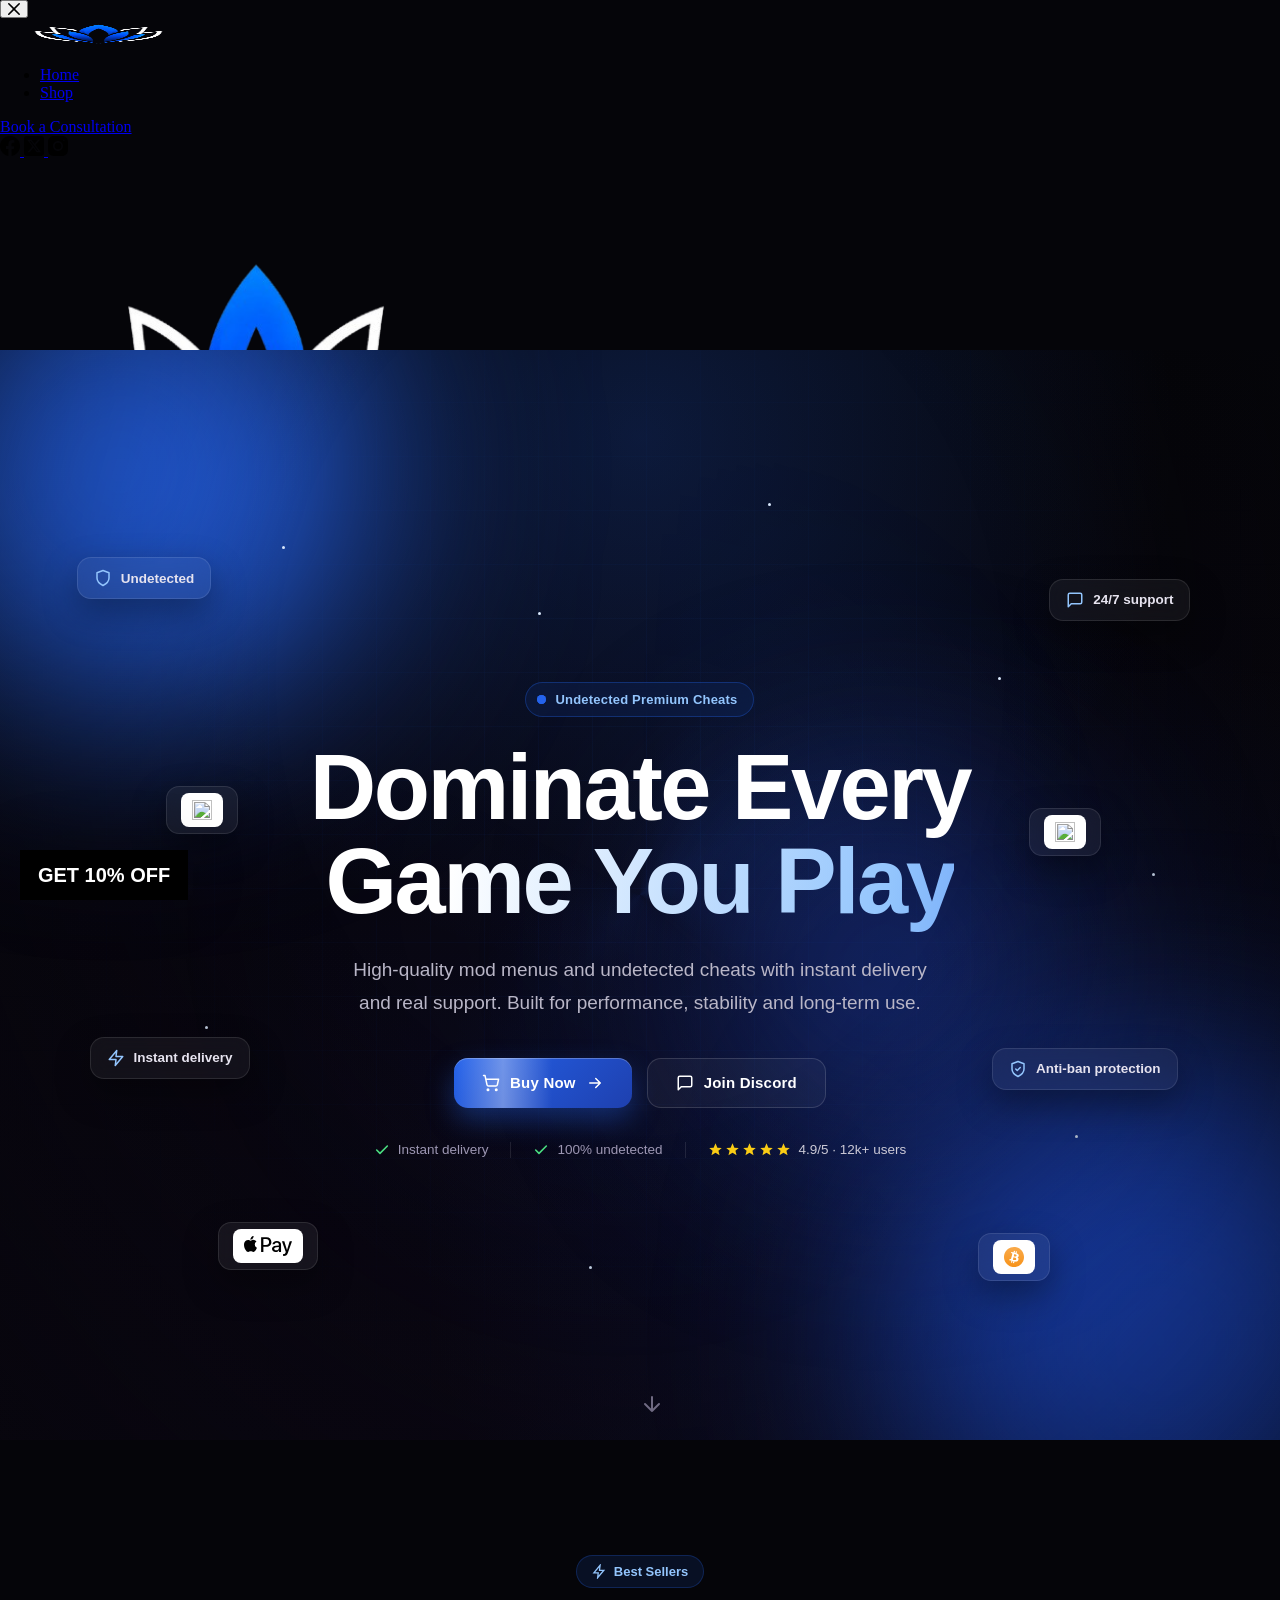
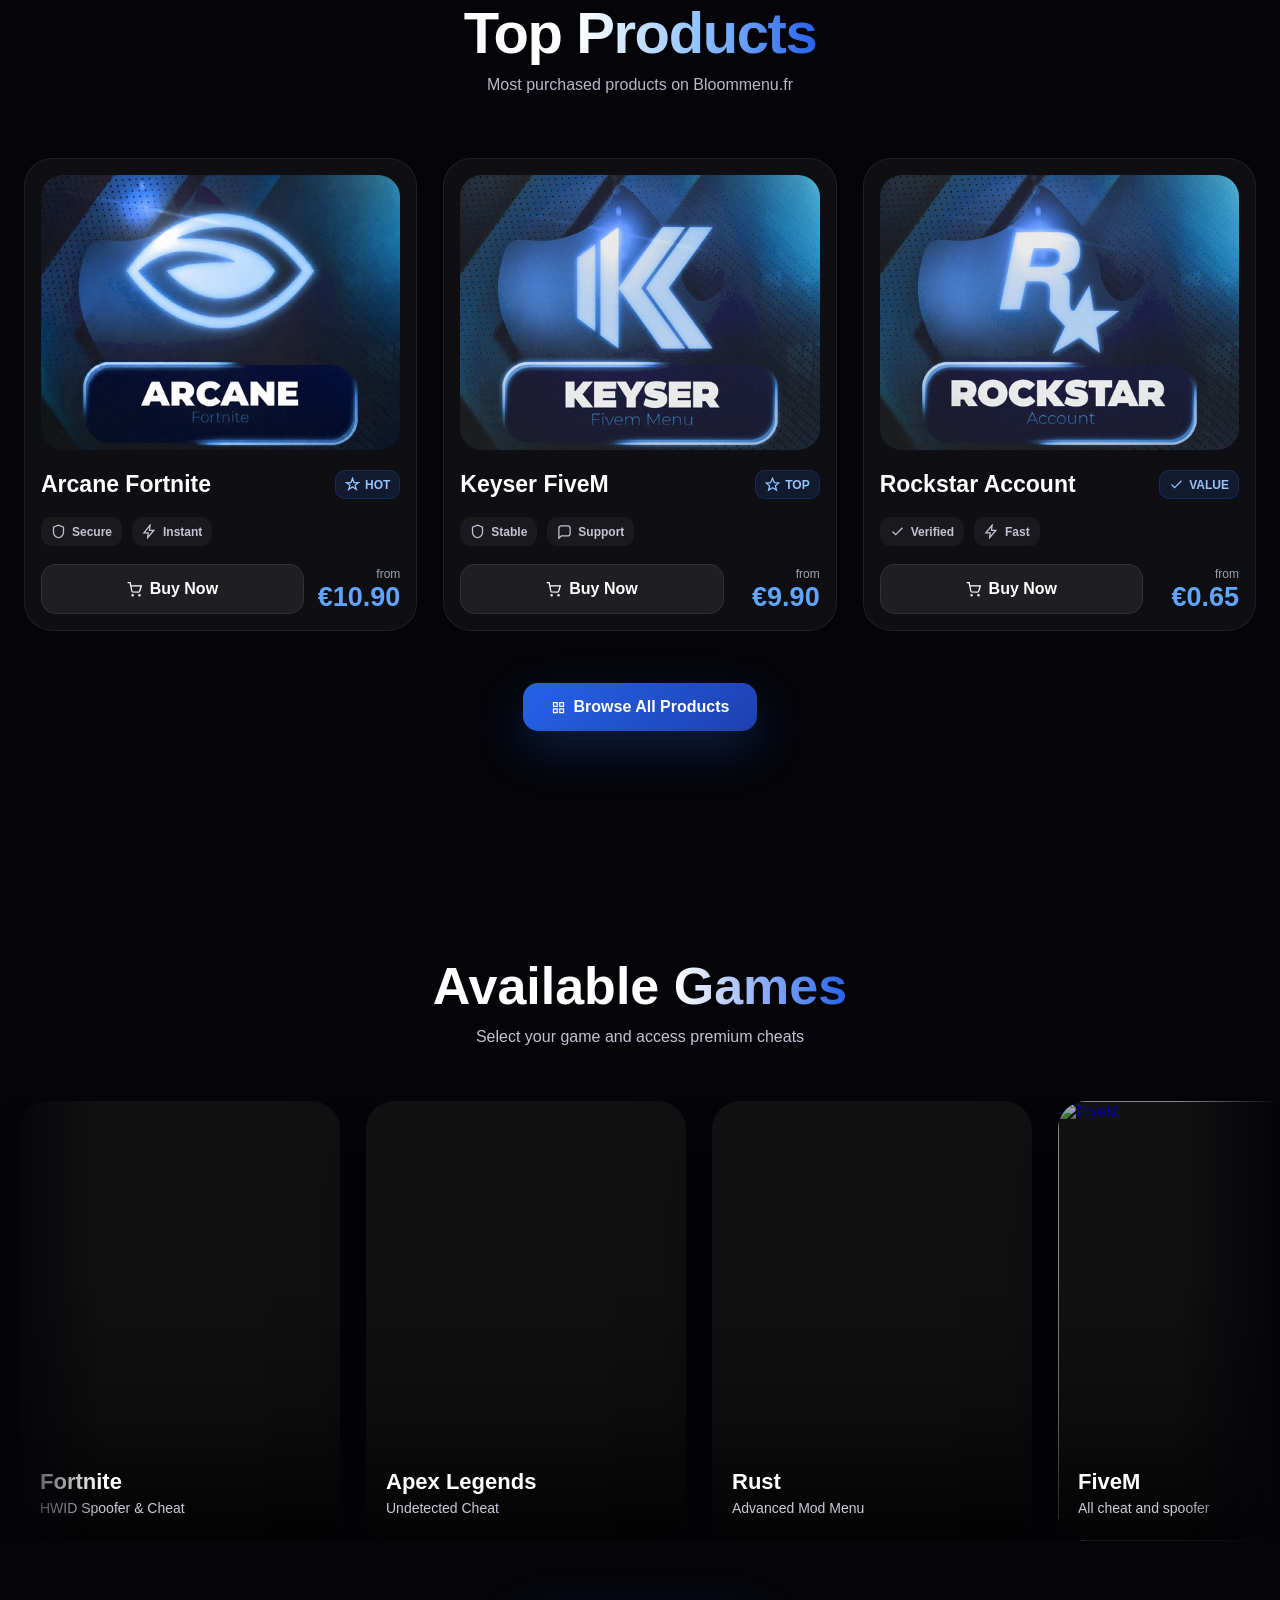
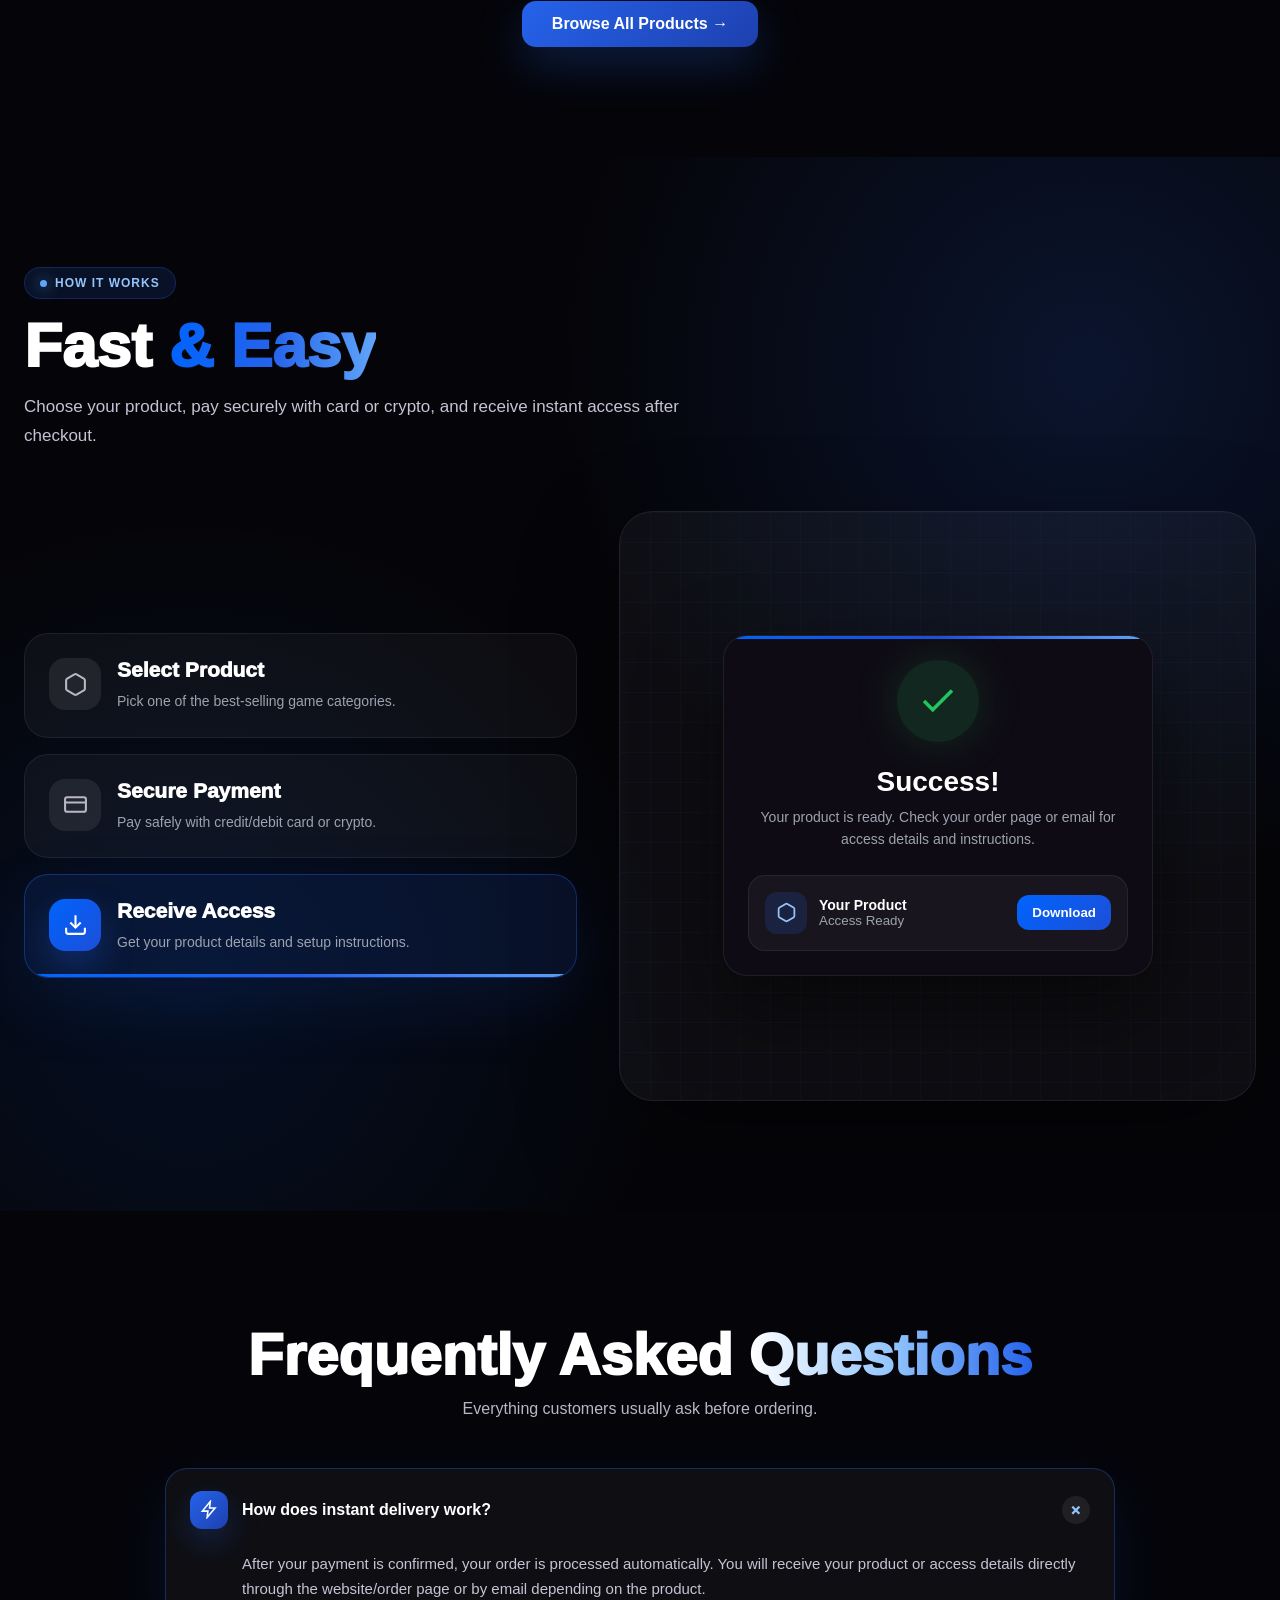
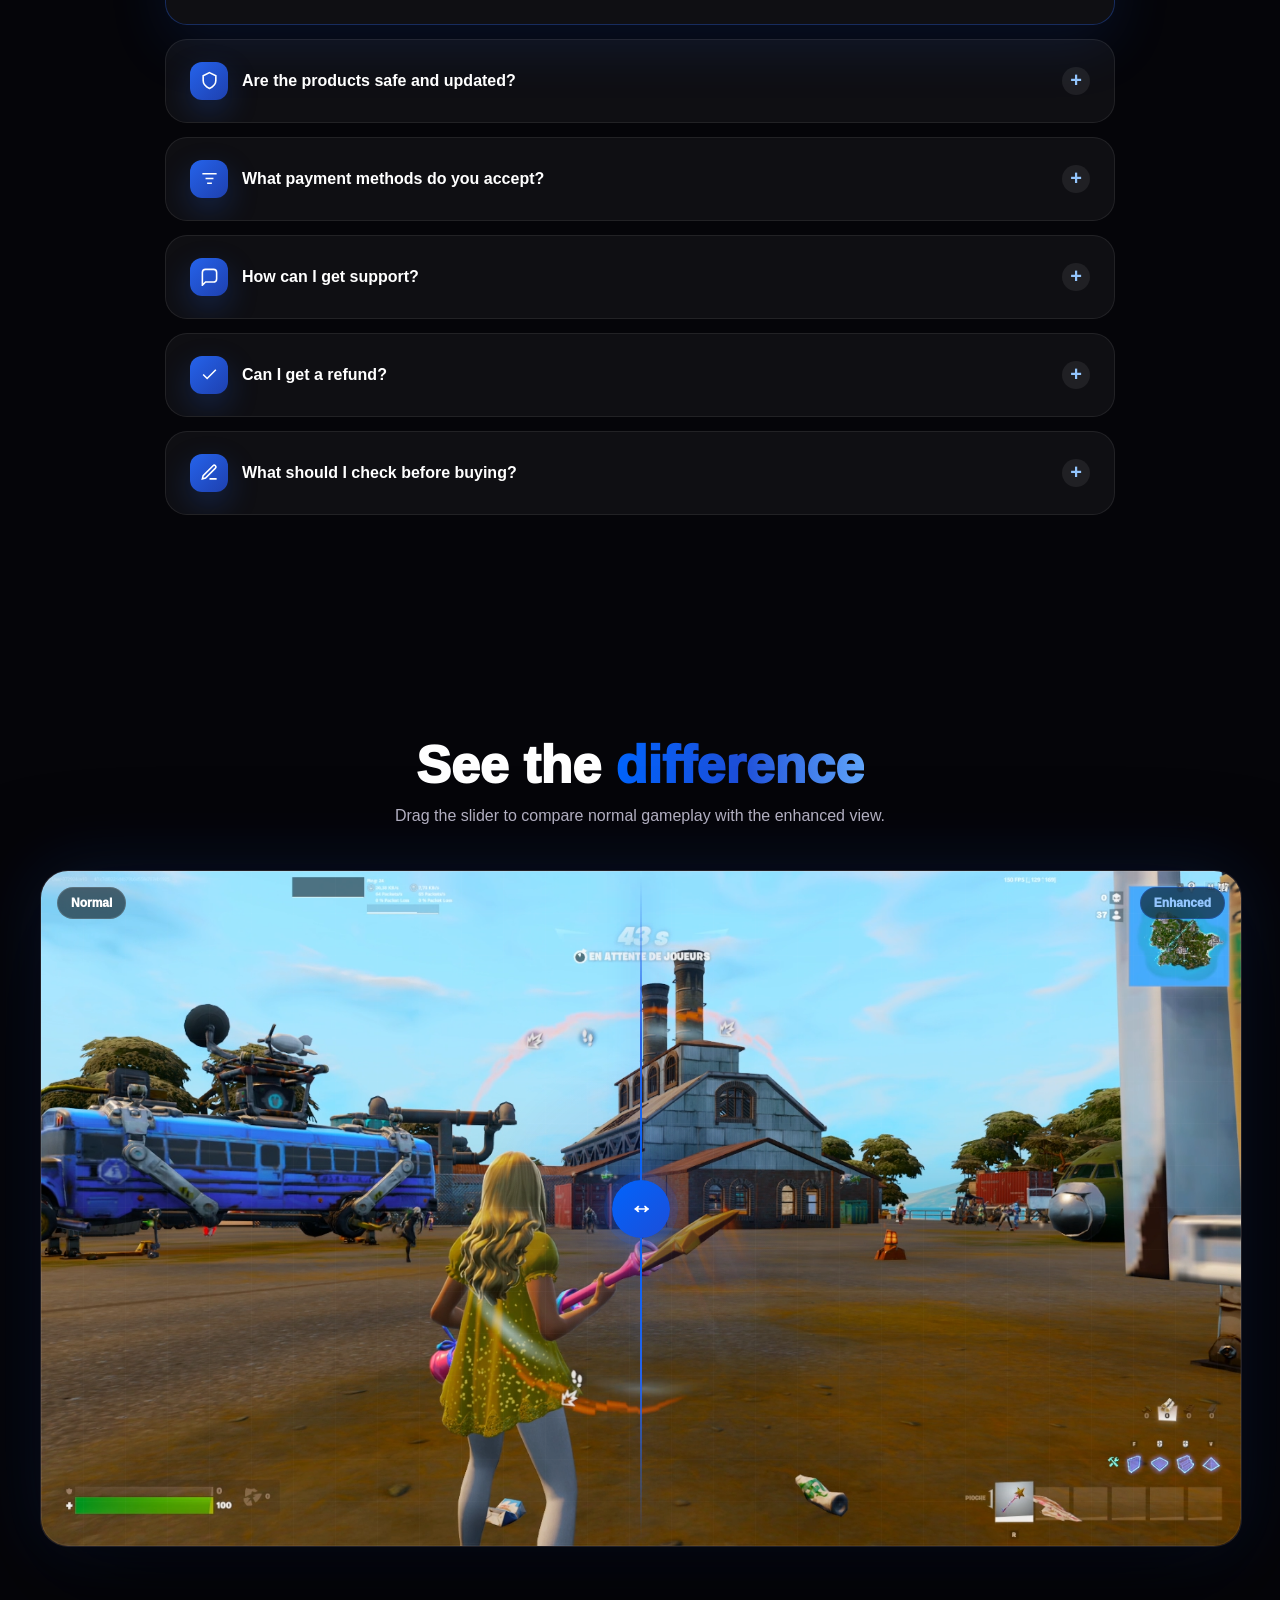
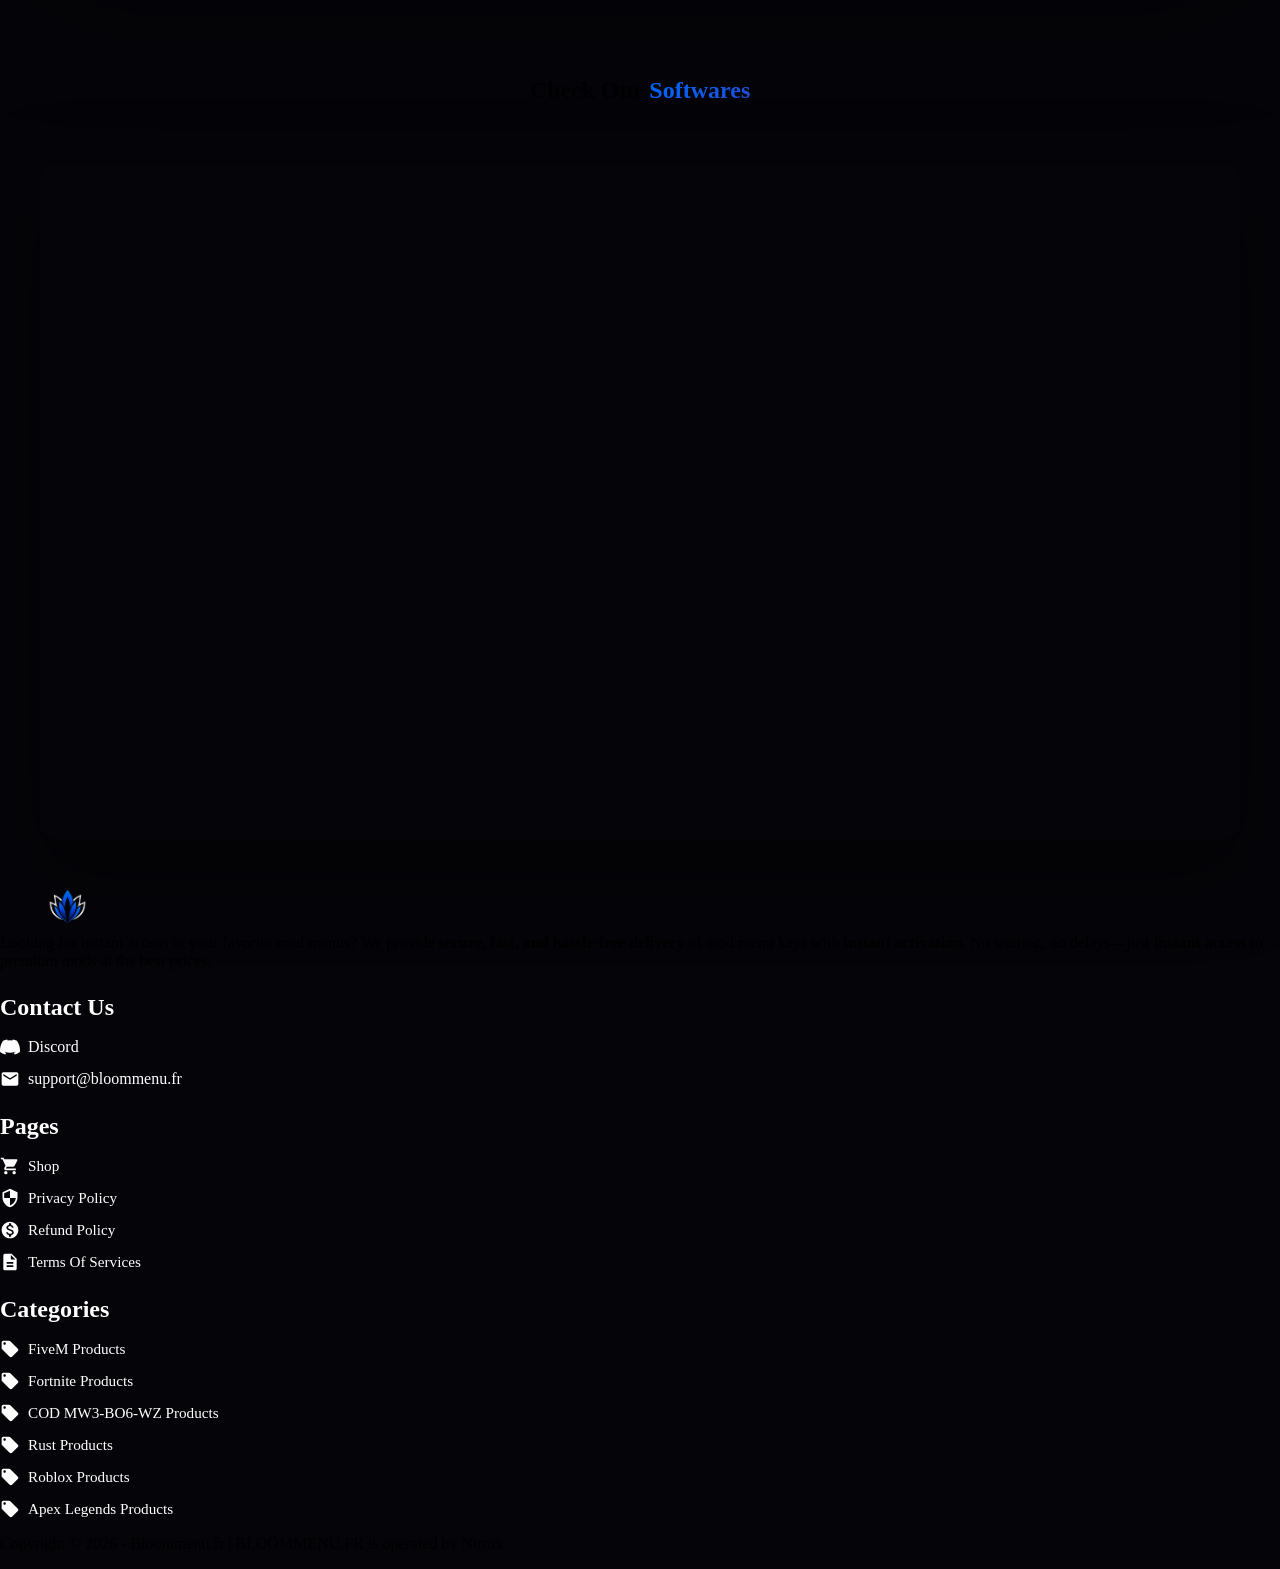
==== commit 622b9f40: "Add files via upload" ====
--- a/index.html
+++ b/index.html
@@ -305,7 +305,7 @@
 <a href="#" class="ct-back-to-login ct-login">
 ← Back to login						</a></div></div></div></div></div>
 </template></div><div id="main-container"><header id="header" class="ct-header" data-id="type-1" itemscope="" itemtype="https://schema.org/WPHeader"><div data-device="desktop" data-transparent=""><div class="ct-sticky-container" style="height: 120px;"><div data-sticky="fixed:shrink"><div data-row="middle" data-column-set="3" data-transparent-row="yes"><div class="ct-container"><div data-column="start" data-placements="1"><div data-items="primary"><div class="site-branding" data-id="logo" itemscope="itemscope" itemtype="https://schema.org/Organization"><a href="https://bloommenu.fr/" class="site-logo-container" rel="home" itemprop="url"><img data-lazyloaded="1" src="images/embedded_9a444cec50.png" width="512" height="512" data-src="images/embedded_9a444cec50.png" class="default-logo entered litespeed-loaded" alt="Bloommenu.fr" decoding="async" data-ll-status="loaded"><noscript><img width="512" height="512" src="images/embedded_9a444cec50.png" class="default-logo" alt="Bloommenu.fr" decoding="async" /></noscript></a></div></div></div><div data-column="middle"><div data-items=""><nav id="header-menu-1" class="header-menu-1 menu-container" data-id="menu" data-interaction="hover" data-menu="type-3" data-dropdown="type-1:simple" data-responsive="yes" itemscope="" itemtype="https://schema.org/SiteNavigationElement" aria-label="Main Menu"><ul id="menu-main-menu" class="menu"><li id="menu-item-1240" class="menu-item menu-item-type-post_type menu-item-object-page menu-item-home current-menu-item page_item page-item-614 current_page_item menu-item-1240"><a href="https://bloommenu.fr/" aria-current="page" class="ct-menu-link">Home</a></li><li id="menu-item-43621" class="menu-item menu-item-type-post_type menu-item-object-page menu-item-43621"><a href="https://bloommenu.fr/shop/" class="ct-menu-link">Shop</a></li></ul></nav></div></div><div data-column="end" data-placements="1"><div data-items="primary"><div class="ct-header-account" data-id="account" data-state="out"><a href="/my-account/" class="ct-account-item" aria-label="Login" data-label="left"><span class="ct-label ct-hidden-sm ct-hidden-md ct-hidden-lg" aria-hidden="true">Login</span><svg class="ct-icon" aria-hidden="true" width="15" height="15" viewBox="0 0 15 15"><path d="M7.5,0C3.4,0,0,3.4,0,7.5c0,1.7,0.5,3.2,1.5,4.5c1.4,1.9,3.6,3,6,3s4.6-1.1,6-3c1-1.3,1.5-2.9,1.5-4.5C15,3.4,11.6,0,7.5,0zM7.5,13.5c-1.4,0-2.8-0.5-3.8-1.4c1.1-0.9,2.4-1.4,3.8-1.4s2.8,0.5,3.8,1.4C10.3,13,8.9,13.5,7.5,13.5z M12.3,11c-1.3-1.1-3-1.8-4.8-1.8S4,9.9,2.7,11c-0.8-1-1.2-2.2-1.2-3.5c0-3.3,2.7-6,6-6s6,2.7,6,6C13.5,8.8,13.1,10,12.3,11zM7.5,3C6.1,3,5,4.1,5,5.5S6.1,8,7.5,8S10,6.9,10,5.5S8.9,3,7.5,3zM7.5,6.5c-0.5,0-1-0.5-1-1s0.5-1,1-1s1,0.5,1,1S8,6.5,7.5,6.5z"></path></svg></a></div><div class="ct-header-cart" data-id="cart">
-<a class="ct-cart-item" href="https://bloommenu.fr/cart/" data-label="left"><span class="screen-reader-text">Shopping cart</span><span class="ct-label " data-price="no"><span class="ct-amount"><span class="woocommerce-Price-amount amount"><bdi><span class="woocommerce-Price-currencySymbol">€</span>0.00</bdi></span></span></span>
+<a class="ct-cart-item" href="cart.html" data-label="left"><span class="screen-reader-text">Shopping cart</span><span class="ct-label " data-price="no"><span class="ct-amount"><span class="woocommerce-Price-amount amount"><bdi><span class="woocommerce-Price-currencySymbol">€</span>0.00</bdi></span></span></span>
 <span class="ct-icon-container " aria-hidden="true">
 <span class="ct-dynamic-count-cart" data-count="0">0</span><svg aria-hidden="true" width="15" height="15" viewBox="0 0 15 15"><path d="M14.1,1.6C14,0.7,13.3,0,12.4,0H2.7C1.7,0,1,0.7,0.9,1.6L0.1,13.1c0,0.5,0.1,1,0.5,1.3C0.9,14.8,1.3,15,1.8,15h11.4c0.5,0,0.9-0.2,1.3-0.6c0.3-0.4,0.5-0.8,0.5-1.3L14.1,1.6zM13.4,13.4c0,0-0.1,0.1-0.2,0.1H1.8c-0.1,0-0.2-0.1-0.2-0.1c0,0-0.1-0.1-0.1-0.2L2.4,1.7c0-0.1,0.1-0.2,0.2-0.2h9.7c0.1,0,0.2,0.1,0.2,0.2l0.8,11.5C13.4,13.3,13.4,13.4,13.4,13.4z M10,3.2C9.6,3.2,9.2,3.6,9.2,4v1.5c0,1-0.8,1.8-1.8,1.8S5.8,6.5,5.8,5.5V4c0-0.4-0.3-0.8-0.8-0.8S4.2,3.6,4.2,4v1.5c0,1.8,1.5,3.2,3.2,3.2s3.2-1.5,3.2-3.2V4C10.8,3.6,10.4,3.2,10,3.2z"></path></svg>	</span>
 </a><div class="ct-cart-content" data-count="0">
@@ -362,7 +362,7 @@
 <svg viewBox="0 0 24 24" fill="none" stroke="currentColor" stroke-width="2"><path d="M13 2L3 14h7l-1 8 10-12h-7l1-8z"></path></svg>
 Instant
 </span></div><div class="yb-best-bottom">
-<a href="https://bloommenu.fr/product/fortnite-cheat/" class="yb-best-buy">
+<a href="cart.html" class="yb-best-buy" onclick="event.preventDefault(); BloommenuCart.addToCart({id:'fortnite-cheat',name:'Arcane Fortnite',price:10.9,image:'images/embedded_8c5d7e9611.png'}); window.location.href='cart.html';">
 <svg viewBox="0 0 24 24" fill="none" stroke="currentColor" stroke-width="2"><circle cx="9" cy="21" r="1"></circle><circle cx="20" cy="21" r="1"></circle><path d="M1 1h4l2.7 13.4a2 2 0 0 0 2 1.6h8.7a2 2 0 0 0 2-1.6L23 6H6"></path></svg>
 Buy Now
 </a><div class="yb-best-price">
@@ -381,7 +381,7 @@
 <svg viewBox="0 0 24 24" fill="none" stroke="currentColor" stroke-width="2"><path d="M21 15a4 4 0 0 1-4 4H7l-4 4V7a4 4 0 0 1 4-4h10a4 4 0 0 1 4 4v8z"></path></svg>
 Support
 </span></div><div class="yb-best-bottom">
-<a href="https://bloommenu.fr/product/keyser-menu/" class="yb-best-buy">
+<a href="cart.html" class="yb-best-buy" onclick="event.preventDefault(); BloommenuCart.addToCart({id:'keyser-menu',name:'Keyser FiveM',price:9.9,image:'images/embedded_3fe58088d1.png'}); window.location.href='cart.html';">
 <svg viewBox="0 0 24 24" fill="none" stroke="currentColor" stroke-width="2"><circle cx="9" cy="21" r="1"></circle><circle cx="20" cy="21" r="1"></circle><path d="M1 1h4l2.7 13.4a2 2 0 0 0 2 1.6h8.7a2 2 0 0 0 2-1.6L23 6H6"></path></svg>
 Buy Now
 </a><div class="yb-best-price">
@@ -400,7 +400,7 @@
 <svg viewBox="0 0 24 24" fill="none" stroke="currentColor" stroke-width="2"><path d="M13 2L3 14h7l-1 8 10-12h-7l1-8z"></path></svg>
 Fast
 </span></div><div class="yb-best-bottom">
-<a href="https://bloommenu.fr/product/rockstar-account-group/" class="yb-best-buy">
+<a href="cart.html" class="yb-best-buy" onclick="event.preventDefault(); BloommenuCart.addToCart({id:'rockstar-account-group',name:'Rockstar Account',price:0.65,image:'images/embedded_c1d3187686.png'}); window.location.href='cart.html';">
 <svg viewBox="0 0 24 24" fill="none" stroke="currentColor" stroke-width="2"><circle cx="9" cy="21" r="1"></circle><circle cx="20" cy="21" r="1"></circle><path d="M1 1h4l2.7 13.4a2 2 0 0 0 2 1.6h8.7a2 2 0 0 0 2-1.6L23 6H6"></path></svg>
 Buy Now
 </a><div class="yb-best-price">
@@ -937,4 +937,5 @@
 
 
 
-<img src="https://pixel.wp.com/g.gif?v=ext&amp;blog=237576707&amp;post=614&amp;tz=1&amp;srv=bloommenu.fr&amp;j=1%3A15.7&amp;host=bloommenu.fr&amp;ref=https%3A%2F%2Fbloommenu.fr%2Fshop%2F&amp;fcp=236&amp;rand=0.425318527070247" alt="" width="6" height="5" id="wpstats"><div class="widget_shopping_cart_live_region screen-reader-text" role="status"></div><link rel="stylesheet" href="https://yenbshop.com/wp-content/themes/blocksy/static/bundle/cart-header-element-lazy.min.css?ver=2.1.38"><link rel="stylesheet" href="https://yenbshop.com/wp-content/plugins/blocksy-companion/static/bundle/header-account-dropdown-lazy.min.css?ver=2.1.42"><link rel="stylesheet" href="https://yenbshop.com/wp-content/themes/blocksy/static/bundle/cart-header-element-lazy.min.css?ver=2.1.38"><link rel="stylesheet" href="https://yenbshop.com/wp-content/plugins/blocksy-companion/static/bundle/header-account-dropdown-lazy.min.css?ver=2.1.42"><link rel="stylesheet" href="https://yenbshop.com/wp-content/themes/blocksy/static/bundle/non-critical-styles.min.css?ver=2.1.38"><div id="dynamic-react-root"></div><div><div class="needsclick kl-teaser-UjDTzV kl-private-reset-css-Xuajs1" style="z-index: 90000; position: fixed; filter: drop-shadow(rgba(0, 0, 0, 0.15) 0px 0px 30px); bottom: 0px; left: 0px; margin: 0px 20px; width: 168px;"><div data-testid="animated-teaser" class="needsclick  kl-private-reset-css-Xuajs1" style="height: 100%; width: 100%;"><span tabindex="0" role="button" class="needsclick Teaser-pointer-Hn1zd kl-private-reset-css-Xuajs1" style="overflow: hidden; box-sizing: border-box; border-radius: 0px; background-color: rgb(0, 0, 0); min-height: 50px; height: 100%; padding: 8px; display: flex; flex-direction: column; justify-content: center;"><div class="needsclick  kl-private-reset-css-Xuajs1"><div class="needsclick  kl-private-reset-css-Xuajs1"><div id="rich-text-01KVRSEGQQSZAE48DQNV20J7G8" class="kl-private-reset-css-Xuajs1 go3176171171 " style="width: 100%;"><p style="text-align: center; font-size: 14px; font-family: Arial, 'Helvetica Neue', Helvetica, sans-serif; font-weight: 400;"><span style="font-size: 20px; color: rgb(255, 255, 255); font-family: Poppins, Arial, 'Helvetica Neue', Helvetica, sans-serif; font-weight: bold; font-style: normal;">GET 10% OFF</span></p></div></div></div></span></div></div><div class="needsclick  kl-private-reset-css-Xuajs1"><div class="needsclick go1272136950 kl-private-reset-css-Xuajs1" style="display: none;"></div><div role="dialog" aria-modal="true" aria-label="POPUP Form" class="needsclick  kl-private-reset-css-Xuajs1" style="display: none; z-index: 90000; opacity: 0; position: fixed; left: 0px; top: 0px; width: 100%; height: 100%; justify-content: center; align-items: center; overflow: clip auto; background-color: rgba(20, 20, 20, 0.6); animation-timing-function: ease; animation-play-state: running; animation-iteration-count: 1; animation-fill-mode: forwards; animation-delay: 0s; animation-duration: 0.35s; animation-name: klaviyo-fadein;"><div class="needsclick  kl-private-reset-css-Xuajs1" style="overflow: visible; transform: scale(0.385); transform-origin: center center; max-height: 259.74%; position: relative; display: flex; justify-content: center; flex: 0 0 auto; align-self: center; margin-left: -307.5px; margin-right: -307.5px;"><div data-testid="POPUP" class="needsclick  kl-private-reset-css-Xuajs1" style="flex: 1 1 0%;"><div class="needsclick go249761392 kl-private-reset-css-Xuajs1" style="position: relative; flex-direction: column; display: flex; margin-left: 0px; margin-right: 0px; flex: 1 1 0%; align-self: stretch;"><div class="needsclick  kl-private-reset-css-Xuajs1"><div data-testid="modal-form-container" class="needsclick  kl-private-reset-css-Xuajs1" style="position: relative; z-index: 1; display: flex; flex: 1 1 0%; align-self: stretch;"><button tabindex="0" aria-label="Close dialog" class="needsclick klaviyo-close-form go4255485812 kl-private-reset-css-Xuajs1" style="position: absolute; z-index: 6; cursor: pointer; height: 32px; width: 32px; border-radius: 50%; top: 0px; right: 0px; margin-right: 8px; margin-top: 8px;"><svg role="img" width="32" height="32" viewBox="0 0 20 20" fill="none" xmlns="http://www.w3.org/2000/svg" aria-hidden="true" class="needsclick  kl-private-reset-css-Xuajs1"><title id="title-Close-dialog">Close dialog</title><circle cx="10" cy="10" r="9.5" fill="rgba(255,255,255,0)" stroke="rgba(255,255,255,0)" style="cursor: pointer;"></circle><path d="M6 6L14 14M6 14L14 6L6 14Z" stroke="rgba(0,0,0)" stroke-width="1.5" stroke-linecap="round" stroke-linejoin="round" style="cursor: pointer;"></path></svg></button><form aria-live="polite" data-testid="klaviyo-form-UjDTzV" novalidate="" class="needsclick klaviyo-form klaviyo-form-version-cid_1 go3279073480 kl-private-reset-css-Xuajs1" style="display: flex; flex-direction: row; box-sizing: border-box; width: 666.667px; min-width: 200px; max-width: 1000px; border-radius: 0px; border-style: none; border-width: 0px; border-color: rgb(0, 0, 0); background-color: rgb(255, 255, 255); background-repeat: no-repeat; background-position-y: center; padding: 0px; flex: 1 1 0%;"><div class="needsclick  kl-private-reset-css-Xuajs1" style="display: flex; flex-direction: column; width: 100%; margin: 0px; padding: 0px; min-height: 640px; justify-content: center;"><div data-testid="form-row" class="needsclick  kl-private-reset-css-Xuajs1" style="display: flex; flex-direction: row; align-items: stretch; position: relative;"><div component="[object Object]" data-testid="form-component" class="needsclick  go1429511300 kl-private-reset-css-Xuajs1"><div class="needsclick go709647473 kl-private-reset-css-Xuajs1"><div class="needsclick go3020149389 klaviyo-form-image kl-private-reset-css-Xuajs1"><img src="https://d3k81ch9hvuctc.cloudfront.net/company/Vhd8Bf/images/4df212be-17c3-4ffa-8a0f-e999fd897ec2.png" width="1141" height="1141" tabindex="-1" class="needsclick go1755202576 go1466145428 kl-private-reset-css-Xuajs1"></div></div></div></div><div data-testid="form-row" class="needsclick  kl-private-reset-css-Xuajs1" style="display: flex; flex-direction: row; align-items: stretch; position: relative;"><div component="[object Object]" data-testid="form-component" class="needsclick  go646499429 kl-private-reset-css-Xuajs1"><div id="rich-text-01KVRSEGRC7XYCE5JZFY10DHCJ" class="kl-private-reset-css-Xuajs1 go3176171171 klaviyo-form-richtext" style="width: 100%;"><h1 style="text-align: center; font-size: 14px; font-family: Arial, 'Helvetica Neue', Helvetica, sans-serif; font-weight: 400;"><span style="font-size: 70px; font-family: Poppins, Arial, 'Helvetica Neue', Helvetica, sans-serif; font-weight: bold; font-style: normal; color: rgb(0, 0, 0);">YOU'VE GOT 10% OFF</span></h1></div></div></div><div data-testid="form-row" class="needsclick  kl-private-reset-css-Xuajs1" style="display: flex; flex-direction: row; align-items: stretch; position: relative;"><div component="[object Object]" data-testid="form-component" class="needsclick  go3852560716 kl-private-reset-css-Xuajs1"><div id="rich-text-01KVRSEGRJ7Y8TPAXF7T6WEPH1" class="kl-private-reset-css-Xuajs1 go3176171171 klaviyo-form-richtext" style="width: 100%;"><p style="text-align: center; font-family: Arial, &quot;Helvetica Neue&quot;, Helvetica, sans-serif; font-size: 14px;"><span style="font-size: 19px;">Drop your email and we'll send you the code instantly.</span></p></div></div></div><div data-testid="form-row" class="needsclick  kl-private-reset-css-Xuajs1" style="display: flex; flex-direction: row; align-items: stretch; position: relative;"><div component="[object Object]" data-testid="form-component" class="needsclick  go3987214463 kl-private-reset-css-Xuajs1"><div class="needsclick go3787345210 klaviyo-emailinput kl-private-reset-css-Xuajs1"><label id="label-email_01KVRSEGRRZ5CM4T7R3XY2J7VG" for="email_01KVRSEGRRZ5CM4T7R3XY2J7VG" class="needsclick  go1775666336 klaviyo-sr-only kl-private-reset-css-Xuajs1">Email</label><input id="email_01KVRSEGRRZ5CM4T7R3XY2J7VG" type="email" autocomplete="email" name="email" tabindex="0" placeholder="Email" aria-required="true" aria-invalid="false" options="[object Object]" class="needsclick go102023924 kl-private-reset-css-Xuajs1"><div class="needsclick  kl-private-reset-css-Xuajs1" style="width: 100%; position: relative;"></div></div></div></div><div data-testid="form-row" class="needsclick  kl-private-reset-css-Xuajs1" style="display: flex; flex-direction: row; align-items: stretch; position: relative;"><div component="[object Object]" data-testid="form-component" class="needsclick  go2860346497 kl-private-reset-css-Xuajs1"><button type="button" tabindex="0" data-action-id="01KVRSEGNNSX6P6MECBVQR872F" class="needsclick go527727264 go4033861592 klaviyo-form-button kl-private-reset-css-Xuajs1">Get My Code</button></div></div></div><input type="submit" tabindex="-1" value="Submit" style="display: none;"></form><div role="alert" aria-live="assertive" aria-atomic="true" data-testid="submit-announcer" class="needsclick  kl-private-reset-css-Xuajs1" style="position: absolute; width: 1px; height: 1px; overflow: hidden; clip: rect(0px, 0px, 0px, 0px); white-space: nowrap; border: 0px; padding: 0px; margin: -1px;"></div></div></div></div></div></div></div></div></div></body></html>+<img src="https://pixel.wp.com/g.gif?v=ext&amp;blog=237576707&amp;post=614&amp;tz=1&amp;srv=bloommenu.fr&amp;j=1%3A15.7&amp;host=bloommenu.fr&amp;ref=https%3A%2F%2Fbloommenu.fr%2Fshop%2F&amp;fcp=236&amp;rand=0.425318527070247" alt="" width="6" height="5" id="wpstats"><div class="widget_shopping_cart_live_region screen-reader-text" role="status"></div><link rel="stylesheet" href="https://yenbshop.com/wp-content/themes/blocksy/static/bundle/cart-header-element-lazy.min.css?ver=2.1.38"><link rel="stylesheet" href="https://yenbshop.com/wp-content/plugins/blocksy-companion/static/bundle/header-account-dropdown-lazy.min.css?ver=2.1.42"><link rel="stylesheet" href="https://yenbshop.com/wp-content/themes/blocksy/static/bundle/cart-header-element-lazy.min.css?ver=2.1.38"><link rel="stylesheet" href="https://yenbshop.com/wp-content/plugins/blocksy-companion/static/bundle/header-account-dropdown-lazy.min.css?ver=2.1.42"><link rel="stylesheet" href="https://yenbshop.com/wp-content/themes/blocksy/static/bundle/non-critical-styles.min.css?ver=2.1.38"><div id="dynamic-react-root"></div><div><div class="needsclick kl-teaser-UjDTzV kl-private-reset-css-Xuajs1" style="z-index: 90000; position: fixed; filter: drop-shadow(rgba(0, 0, 0, 0.15) 0px 0px 30px); bottom: 0px; left: 0px; margin: 0px 20px; width: 168px;"><div data-testid="animated-teaser" class="needsclick  kl-private-reset-css-Xuajs1" style="height: 100%; width: 100%;"><span tabindex="0" role="button" class="needsclick Teaser-pointer-Hn1zd kl-private-reset-css-Xuajs1" style="overflow: hidden; box-sizing: border-box; border-radius: 0px; background-color: rgb(0, 0, 0); min-height: 50px; height: 100%; padding: 8px; display: flex; flex-direction: column; justify-content: center;"><div class="needsclick  kl-private-reset-css-Xuajs1"><div class="needsclick  kl-private-reset-css-Xuajs1"><div id="rich-text-01KVRSEGQQSZAE48DQNV20J7G8" class="kl-private-reset-css-Xuajs1 go3176171171 " style="width: 100%;"><p style="text-align: center; font-size: 14px; font-family: Arial, 'Helvetica Neue', Helvetica, sans-serif; font-weight: 400;"><span style="font-size: 20px; color: rgb(255, 255, 255); font-family: Poppins, Arial, 'Helvetica Neue', Helvetica, sans-serif; font-weight: bold; font-style: normal;">GET 10% OFF</span></p></div></div></div></span></div></div><div class="needsclick  kl-private-reset-css-Xuajs1"><div class="needsclick go1272136950 kl-private-reset-css-Xuajs1" style="display: none;"></div><div role="dialog" aria-modal="true" aria-label="POPUP Form" class="needsclick  kl-private-reset-css-Xuajs1" style="display: none; z-index: 90000; opacity: 0; position: fixed; left: 0px; top: 0px; width: 100%; height: 100%; justify-content: center; align-items: center; overflow: clip auto; background-color: rgba(20, 20, 20, 0.6); animation-timing-function: ease; animation-play-state: running; animation-iteration-count: 1; animation-fill-mode: forwards; animation-delay: 0s; animation-duration: 0.35s; animation-name: klaviyo-fadein;"><div class="needsclick  kl-private-reset-css-Xuajs1" style="overflow: visible; transform: scale(0.385); transform-origin: center center; max-height: 259.74%; position: relative; display: flex; justify-content: center; flex: 0 0 auto; align-self: center; margin-left: -307.5px; margin-right: -307.5px;"><div data-testid="POPUP" class="needsclick  kl-private-reset-css-Xuajs1" style="flex: 1 1 0%;"><div class="needsclick go249761392 kl-private-reset-css-Xuajs1" style="position: relative; flex-direction: column; display: flex; margin-left: 0px; margin-right: 0px; flex: 1 1 0%; align-self: stretch;"><div class="needsclick  kl-private-reset-css-Xuajs1"><div data-testid="modal-form-container" class="needsclick  kl-private-reset-css-Xuajs1" style="position: relative; z-index: 1; display: flex; flex: 1 1 0%; align-self: stretch;"><button tabindex="0" aria-label="Close dialog" class="needsclick klaviyo-close-form go4255485812 kl-private-reset-css-Xuajs1" style="position: absolute; z-index: 6; cursor: pointer; height: 32px; width: 32px; border-radius: 50%; top: 0px; right: 0px; margin-right: 8px; margin-top: 8px;"><svg role="img" width="32" height="32" viewBox="0 0 20 20" fill="none" xmlns="http://www.w3.org/2000/svg" aria-hidden="true" class="needsclick  kl-private-reset-css-Xuajs1"><title id="title-Close-dialog">Close dialog</title><circle cx="10" cy="10" r="9.5" fill="rgba(255,255,255,0)" stroke="rgba(255,255,255,0)" style="cursor: pointer;"></circle><path d="M6 6L14 14M6 14L14 6L6 14Z" stroke="rgba(0,0,0)" stroke-width="1.5" stroke-linecap="round" stroke-linejoin="round" style="cursor: pointer;"></path></svg></button><form aria-live="polite" data-testid="klaviyo-form-UjDTzV" novalidate="" class="needsclick klaviyo-form klaviyo-form-version-cid_1 go3279073480 kl-private-reset-css-Xuajs1" style="display: flex; flex-direction: row; box-sizing: border-box; width: 666.667px; min-width: 200px; max-width: 1000px; border-radius: 0px; border-style: none; border-width: 0px; border-color: rgb(0, 0, 0); background-color: rgb(255, 255, 255); background-repeat: no-repeat; background-position-y: center; padding: 0px; flex: 1 1 0%;"><div class="needsclick  kl-private-reset-css-Xuajs1" style="display: flex; flex-direction: column; width: 100%; margin: 0px; padding: 0px; min-height: 640px; justify-content: center;"><div data-testid="form-row" class="needsclick  kl-private-reset-css-Xuajs1" style="display: flex; flex-direction: row; align-items: stretch; position: relative;"><div component="[object Object]" data-testid="form-component" class="needsclick  go1429511300 kl-private-reset-css-Xuajs1"><div class="needsclick go709647473 kl-private-reset-css-Xuajs1"><div class="needsclick go3020149389 klaviyo-form-image kl-private-reset-css-Xuajs1"><img src="https://d3k81ch9hvuctc.cloudfront.net/company/Vhd8Bf/images/4df212be-17c3-4ffa-8a0f-e999fd897ec2.png" width="1141" height="1141" tabindex="-1" class="needsclick go1755202576 go1466145428 kl-private-reset-css-Xuajs1"></div></div></div></div><div data-testid="form-row" class="needsclick  kl-private-reset-css-Xuajs1" style="display: flex; flex-direction: row; align-items: stretch; position: relative;"><div component="[object Object]" data-testid="form-component" class="needsclick  go646499429 kl-private-reset-css-Xuajs1"><div id="rich-text-01KVRSEGRC7XYCE5JZFY10DHCJ" class="kl-private-reset-css-Xuajs1 go3176171171 klaviyo-form-richtext" style="width: 100%;"><h1 style="text-align: center; font-size: 14px; font-family: Arial, 'Helvetica Neue', Helvetica, sans-serif; font-weight: 400;"><span style="font-size: 70px; font-family: Poppins, Arial, 'Helvetica Neue', Helvetica, sans-serif; font-weight: bold; font-style: normal; color: rgb(0, 0, 0);">YOU'VE GOT 10% OFF</span></h1></div></div></div><div data-testid="form-row" class="needsclick  kl-private-reset-css-Xuajs1" style="display: flex; flex-direction: row; align-items: stretch; position: relative;"><div component="[object Object]" data-testid="form-component" class="needsclick  go3852560716 kl-private-reset-css-Xuajs1"><div id="rich-text-01KVRSEGRJ7Y8TPAXF7T6WEPH1" class="kl-private-reset-css-Xuajs1 go3176171171 klaviyo-form-richtext" style="width: 100%;"><p style="text-align: center; font-family: Arial, &quot;Helvetica Neue&quot;, Helvetica, sans-serif; font-size: 14px;"><span style="font-size: 19px;">Drop your email and we'll send you the code instantly.</span></p></div></div></div><div data-testid="form-row" class="needsclick  kl-private-reset-css-Xuajs1" style="display: flex; flex-direction: row; align-items: stretch; position: relative;"><div component="[object Object]" data-testid="form-component" class="needsclick  go3987214463 kl-private-reset-css-Xuajs1"><div class="needsclick go3787345210 klaviyo-emailinput kl-private-reset-css-Xuajs1"><label id="label-email_01KVRSEGRRZ5CM4T7R3XY2J7VG" for="email_01KVRSEGRRZ5CM4T7R3XY2J7VG" class="needsclick  go1775666336 klaviyo-sr-only kl-private-reset-css-Xuajs1">Email</label><input id="email_01KVRSEGRRZ5CM4T7R3XY2J7VG" type="email" autocomplete="email" name="email" tabindex="0" placeholder="Email" aria-required="true" aria-invalid="false" options="[object Object]" class="needsclick go102023924 kl-private-reset-css-Xuajs1"><div class="needsclick  kl-private-reset-css-Xuajs1" style="width: 100%; position: relative;"></div></div></div></div><div data-testid="form-row" class="needsclick  kl-private-reset-css-Xuajs1" style="display: flex; flex-direction: row; align-items: stretch; position: relative;"><div component="[object Object]" data-testid="form-component" class="needsclick  go2860346497 kl-private-reset-css-Xuajs1"><button type="button" tabindex="0" data-action-id="01KVRSEGNNSX6P6MECBVQR872F" class="needsclick go527727264 go4033861592 klaviyo-form-button kl-private-reset-css-Xuajs1">Get My Code</button></div></div></div><input type="submit" tabindex="-1" value="Submit" style="display: none;"></form><div role="alert" aria-live="assertive" aria-atomic="true" data-testid="submit-announcer" class="needsclick  kl-private-reset-css-Xuajs1" style="position: absolute; width: 1px; height: 1px; overflow: hidden; clip: rect(0px, 0px, 0px, 0px); white-space: nowrap; border: 0px; padding: 0px; margin: -1px;"></div></div></div></div></div></div></div></div></div><script src="cart.js"></script>
+</body></html>
--- a/style.css
+++ b/style.css
@@ -2,13 +2,14 @@
 img:is([sizes=auto i],[sizes^="auto," i]){contain-intrinsic-size:3000px 1500px}
 
 /* ===== Bloc style #3 id="global-styles-inline-css" ===== */
-:root{--wp--preset--aspect-ratio--square:1;--wp--preset--aspect-ratio--4-3:4/3;--wp--preset--aspect-ratio--3-4:3/4;--wp--preset--aspect-ratio--3-2:3/2;--wp--preset--aspect-ratio--2-3:2/3;--wp--preset--aspect-ratio--16-9:16/9;--wp--preset--aspect-ratio--9-16:9/16;--wp--preset--color--black:#000000;--wp--preset--color--cyan-bluish-gray:#abb8c3;--wp--preset--color--white:#ffffff;--wp--preset--color--pale-pink:#93c5fd;--wp--preset--color--vivid-red:#cf2e2e;--wp--preset--color--luminous-vivid-orange:#ff6900;--wp--preset--color--luminous-vivid-amber:#fcb900;--wp--preset--color--light-green-cyan:#7bdcb5;--wp--preset--color--vivid-green-cyan:#00d084;--wp--preset--color--pale-cyan-blue:#8ed1fc;--wp--preset--color--vivid-cyan-blue:#0693e3;--wp--preset--color--vivid-purple:#2563eb;--wp--preset--color--palette-color-1:var(--theme-palette-color-1, #1d4ed8);--wp--preset--color--palette-color-2:var(--theme-palette-color-2, #ffffff);--wp--preset--color--palette-color-3:var(--theme-palette-color-3, #ffffff);--wp--preset--color--palette-color-4:var(--theme-palette-color-4, #ffffff);--wp--preset--color--palette-color-5:var(--theme-palette-color-5, #ffffff);--wp--preset--color--palette-color-6:var(--theme-palette-color-6, #120024 );--wp--preset--color--palette-color-7:var(--theme-palette-color-7, #f8f8f8);--wp--preset--color--palette-color-8:var(--theme-palette-color-8, #191919);--wp--preset--gradient--vivid-cyan-blue-to-vivid-purple:linear-gradient(135deg,rgb(6,147,227) 0%,rgb(155,81,224) 100%);--wp--preset--gradient--light-green-cyan-to-vivid-green-cyan:linear-gradient(135deg,rgb(122,220,180) 0%,rgb(0,208,130) 100%);--wp--preset--gradient--luminous-vivid-amber-to-luminous-vivid-orange:linear-gradient(135deg,rgb(252,185,0) 0%,rgb(255,105,0) 100%);--wp--preset--gradient--luminous-vivid-orange-to-vivid-red:linear-gradient(135deg,rgb(255,105,0) 0%,rgb(207,46,46) 100%);--wp--preset--gradient--very-light-gray-to-cyan-bluish-gray:linear-gradient(135deg,rgb(238,238,238) 0%,rgb(169,184,195) 100%);--wp--preset--gradient--cool-to-warm-spectrum:linear-gradient(135deg,rgb(74,234,220) 0%,rgb(151,120,209) 20%,rgb(207,42,186) 40%,rgb(238,44,130) 60%,rgb(251,105,98) 80%,rgb(254,248,76) 100%);--wp--preset--gradient--blush-light-purple:linear-gradient(135deg,rgb(255,206,236) 0%,rgb(152,150,240) 100%);--wp--preset--gradient--blush-bordeaux:linear-gradient(135deg,rgb(254,205,165) 0%,rgb(254,45,45) 50%,rgb(107,0,62) 100%);--wp--preset--gradient--luminous-dusk:linear-gradient(135deg,rgb(255,203,112) 0%,rgb(199,81,192) 50%,rgb(65,88,208) 100%);--wp--preset--gradient--pale-ocean:linear-gradient(135deg,rgb(255,245,203) 0%,rgb(182,227,212) 50%,rgb(51,167,181) 100%);--wp--preset--gradient--electric-grass:linear-gradient(135deg,rgb(202,248,128) 0%,rgb(113,206,126) 100%);--wp--preset--gradient--midnight:linear-gradient(135deg,rgb(2,3,129) 0%,rgb(40,116,252) 100%);--wp--preset--gradient--juicy-peach:linear-gradient(to right, #ffecd2 0%, #fcb69f 100%);--wp--preset--gradient--young-passion:linear-gradient(to right, #ff8177 0%, #ff867a 0%, #ff8c7f 21%, #f99185 52%, #cf556c 78%, #b12a5b 100%);--wp--preset--gradient--true-sunset:linear-gradient(to right, #fa709a 0%, #fee140 100%);--wp--preset--gradient--morpheus-den:linear-gradient(to top, #30cfd0 0%, #330867 100%);--wp--preset--gradient--plum-plate:linear-gradient(135deg, #667eea 0%, #764ba2 100%);--wp--preset--gradient--aqua-splash:linear-gradient(15deg, #13547a 0%, #80d0c7 100%);--wp--preset--gradient--love-kiss:linear-gradient(to top, #ff0844 0%, #ffb199 100%);--wp--preset--gradient--new-retrowave:linear-gradient(to top, #3b41c5 0%, #a981bb 49%, #ffc8a9 100%);--wp--preset--gradient--plum-bath:linear-gradient(to top, #cc208e 0%, #6713d2 100%);--wp--preset--gradient--high-flight:linear-gradient(to right, #0acffe 0%, #495aff 100%);--wp--preset--gradient--teen-party:linear-gradient(-225deg, #FF057C 0%, #8D0B93 50%, #321575 100%);--wp--preset--gradient--fabled-sunset:linear-gradient(-225deg, #231557 0%, #44107A 29%, #FF1361 67%, #FFF800 100%);--wp--preset--gradient--arielle-smile:radial-gradient(circle 248px at center, #16d9e3 0%, #30c7ec 47%, #46aef7 100%);--wp--preset--gradient--itmeo-branding:linear-gradient(180deg, #2af598 0%, #009efd 100%);--wp--preset--gradient--deep-blue:linear-gradient(to right, #6a11cb 0%, #2575fc 100%);--wp--preset--gradient--strong-bliss:linear-gradient(to right, #f78ca0 0%, #f9748f 19%, #fd868c 60%, #fe9a8b 100%);--wp--preset--gradient--sweet-period:linear-gradient(to top, #3f51b1 0%, #5a55ae 13%, #7b5fac 25%, #8f6aae 38%, #a86aa4 50%, #cc6b8e 62%, #f18271 75%, #f3a469 87%, #f7c978 100%);--wp--preset--gradient--purple-division:linear-gradient(to top, #7028e4 0%, #e5b2ca 100%);--wp--preset--gradient--cold-evening:linear-gradient(to top, #0c3483 0%, #a2b6df 100%, #6b8cce 100%, #a2b6df 100%);--wp--preset--gradient--mountain-rock:linear-gradient(to right, #868f96 0%, #596164 100%);--wp--preset--gradient--desert-hump:linear-gradient(to top, #c79081 0%, #dfa579 100%);--wp--preset--gradient--ethernal-constance:linear-gradient(to top, #09203f 0%, #537895 100%);--wp--preset--gradient--happy-memories:linear-gradient(-60deg, #ff5858 0%, #f09819 100%);--wp--preset--gradient--grown-early:linear-gradient(to top, #0ba360 0%, #3cba92 100%);--wp--preset--gradient--morning-salad:linear-gradient(-225deg, #B7F8DB 0%, #50A7C2 100%);--wp--preset--gradient--night-call:linear-gradient(-225deg, #AC32E4 0%, #7918F2 48%, #4801FF 100%);--wp--preset--gradient--mind-crawl:linear-gradient(-225deg, #473B7B 0%, #3584A7 51%, #30D2BE 100%);--wp--preset--gradient--angel-care:linear-gradient(-225deg, #FFE29F 0%, #FFA99F 48%, #FF719A 100%);--wp--preset--gradient--juicy-cake:linear-gradient(to top, #e14fad 0%, #f9d423 100%);--wp--preset--gradient--rich-metal:linear-gradient(to right, #d7d2cc 0%, #304352 100%);--wp--preset--gradient--mole-hall:linear-gradient(-20deg, #616161 0%, #9bc5c3 100%);--wp--preset--gradient--cloudy-knoxville:linear-gradient(120deg, #fdfbfb 0%, #ebedee 100%);--wp--preset--gradient--soft-grass:linear-gradient(to top, #c1dfc4 0%, #deecdd 100%);--wp--preset--gradient--saint-petersburg:linear-gradient(135deg, #f5f7fa 0%, #c3cfe2 100%);--wp--preset--gradient--everlasting-sky:linear-gradient(135deg, #fdfcfb 0%, #e2d1c3 100%);--wp--preset--gradient--kind-steel:linear-gradient(-20deg, #e9defa 0%, #fbfcdb 100%);--wp--preset--gradient--over-sun:linear-gradient(60deg, #abecd6 0%, #fbed96 100%);--wp--preset--gradient--premium-white:linear-gradient(to top, #d5d4d0 0%, #d5d4d0 1%, #eeeeec 31%, #efeeec 75%, #e9e9e7 100%);--wp--preset--gradient--clean-mirror:linear-gradient(45deg, #93a5cf 0%, #e4efe9 100%);--wp--preset--gradient--wild-apple:linear-gradient(to top, #d299c2 0%, #fef9d7 100%);--wp--preset--gradient--snow-again:linear-gradient(to top, #e6e9f0 0%, #eef1f5 100%);--wp--preset--gradient--confident-cloud:linear-gradient(to top, #dad4ec 0%, #dad4ec 1%, #f3e7e9 100%);--wp--preset--gradient--glass-water:linear-gradient(to top, #dfe9f3 0%, white 100%);--wp--preset--gradient--perfect-white:linear-gradient(-225deg, #E3FDF5 0%, #FFE6FA 100%);--wp--preset--font-size--small:13px;--wp--preset--font-size--medium:20px;--wp--preset--font-size--large:clamp(22px, 1.375rem + ((1vw - 3.2px) * 0.625), 30px);--wp--preset--font-size--x-large:clamp(30px, 1.875rem + ((1vw - 3.2px) * 1.563), 50px);--wp--preset--font-size--xx-large:clamp(45px, 2.813rem + ((1vw - 3.2px) * 2.734), 80px);--wp--preset--spacing--20:0.44rem;--wp--preset--spacing--30:0.67rem;--wp--preset--spacing--40:1rem;--wp--preset--spacing--50:1.5rem;--wp--preset--spacing--60:2.25rem;--wp--preset--spacing--70:3.38rem;--wp--preset--spacing--80:5.06rem;--wp--preset--shadow--natural:6px 6px 9px rgba(0, 0, 0, 0.2);--wp--preset--shadow--deep:12px 12px 50px rgba(0, 0, 0, 0.4);--wp--preset--shadow--sharp:6px 6px 0px rgba(0, 0, 0, 0.2);--wp--preset--shadow--outlined:6px 6px 0px -3px rgb(255, 255, 255), 6px 6px rgb(0, 0, 0);--wp--preset--shadow--crisp:6px 6px 0px rgb(0, 0, 0)}:root{--wp--style--global--content-size:var(--theme-block-max-width);--wp--style--global--wide-size:var(--theme-block-wide-max-width)}:where(body){margin:0}.wp-site-blocks>.alignleft{float:left;margin-right:2em}.wp-site-blocks>.alignright{float:right;margin-left:2em}.wp-site-blocks>.aligncenter{justify-content:center;margin-left:auto;margin-right:auto}:where(.wp-site-blocks)>*{margin-block-start:var(--theme-content-spacing);margin-block-end:0}:where(.wp-site-blocks)>:first-child{margin-block-start:0}:where(.wp-site-blocks)>:last-child{margin-block-end:0}:root{--wp--style--block-gap:var(--theme-content-spacing)}:root :where(.is-layout-flow)>:first-child{margin-block-start:0}:root :where(.is-layout-flow)>:last-child{margin-block-end:0}:root :where(.is-layout-flow)>*{margin-block-start:var(--theme-content-spacing);margin-block-end:0}:root :where(.is-layout-constrained)>:first-child{margin-block-start:0}:root :where(.is-layout-constrained)>:last-child{margin-block-end:0}:root :where(.is-layout-constrained)>*{margin-block-start:var(--theme-content-spacing);margin-block-end:0}:root :where(.is-layout-flex){gap:var(--theme-content-spacing)}:root :where(.is-layout-grid){gap:var(--theme-content-spacing)}.is-layout-flow>.alignleft{float:left;margin-inline-start:0;margin-inline-end:2em}.is-layout-flow>.alignright{float:right;margin-inline-start:2em;margin-inline-end:0}.is-layout-flow>.aligncenter{margin-left:auto!important;margin-right:auto!important}.is-layout-constrained>.alignleft{float:left;margin-inline-start:0;margin-inline-end:2em}.is-layout-constrained>.alignright{float:right;margin-inline-start:2em;margin-inline-end:0}.is-layout-constrained>.aligncenter{margin-left:auto!important;margin-right:auto!important}.is-layout-constrained>:where(:not(.alignleft):not(.alignright):not(.alignfull)){max-width:var(--wp--style--global--content-size);margin-left:auto!important;margin-right:auto!important}.is-layout-constrained>.alignwide{max-width:var(--wp--style--global--wide-size)}body .is-layout-flex{display:flex}.is-layout-flex{flex-wrap:wrap;align-items:center}.is-layout-flex>:is(*,div){margin:0}body .is-layout-grid{display:grid}.is-layout-grid>:is(*,div){margin:0}body{padding-top:0;padding-right:0;padding-bottom:0;padding-left:0}:root :where(.wp-element-button,.wp-block-button__link){font-style:inherit;font-weight:inherit;letter-spacing:inherit;text-transform:inherit}.has-black-color{color:var(--wp--preset--color--black)!important}.has-cyan-bluish-gray-color{color:var(--wp--preset--color--cyan-bluish-gray)!important}.has-white-color{color:var(--wp--preset--color--white)!important}.has-pale-pink-color{color:var(--wp--preset--color--pale-pink)!important}.has-vivid-red-color{color:var(--wp--preset--color--vivid-red)!important}.has-luminous-vivid-orange-color{color:var(--wp--preset--color--luminous-vivid-orange)!important}.has-luminous-vivid-amber-color{color:var(--wp--preset--color--luminous-vivid-amber)!important}.has-light-green-cyan-color{color:var(--wp--preset--color--light-green-cyan)!important}.has-vivid-green-cyan-color{color:var(--wp--preset--color--vivid-green-cyan)!important}.has-pale-cyan-blue-color{color:var(--wp--preset--color--pale-cyan-blue)!important}.has-vivid-cyan-blue-color{color:var(--wp--preset--color--vivid-cyan-blue)!important}.has-vivid-purple-color{color:var(--wp--preset--color--vivid-purple)!important}.has-palette-color-1-color{color:var(--wp--preset--color--palette-color-1)!important}.has-palette-color-2-color{color:var(--wp--preset--color--palette-color-2)!important}.has-palette-color-3-color{color:var(--wp--preset--color--palette-color-3)!important}.has-palette-color-4-color{color:var(--wp--preset--color--palette-color-4)!important}.has-palette-color-5-color{color:var(--wp--preset--color--palette-color-5)!important}.has-palette-color-6-color{color:var(--wp--preset--color--palette-color-6)!important}.has-palette-color-7-color{color:var(--wp--preset--color--palette-color-7)!important}.has-palette-color-8-color{color:var(--wp--preset--color--palette-color-8)!important}.has-black-background-color{background-color:var(--wp--preset--color--black)!important}.has-cyan-bluish-gray-background-color{background-color:var(--wp--preset--color--cyan-bluish-gray)!important}.has-white-background-color{background-color:var(--wp--preset--color--white)!important}.has-pale-pink-background-color{background-color:var(--wp--preset--color--pale-pink)!important}.has-vivid-red-background-color{background-color:var(--wp--preset--color--vivid-red)!important}.has-luminous-vivid-orange-background-color{background-color:var(--wp--preset--color--luminous-vivid-orange)!important}.has-luminous-vivid-amber-background-color{background-color:var(--wp--preset--color--luminous-vivid-amber)!important}.has-light-green-cyan-background-color{background-color:var(--wp--preset--color--light-green-cyan)!important}.has-vivid-green-cyan-background-color{background-color:var(--wp--preset--color--vivid-green-cyan)!important}.has-pale-cyan-blue-background-color{background-color:var(--wp--preset--color--pale-cyan-blue)!important}.has-vivid-cyan-blue-background-color{background-color:var(--wp--preset--color--vivid-cyan-blue)!important}.has-vivid-purple-background-color{background-color:var(--wp--preset--color--vivid-purple)!important}.has-palette-color-1-background-color{background-color:var(--wp--preset--color--palette-color-1)!important}.has-palette-color-2-background-color{background-color:var(--wp--preset--color--palette-color-2)!important}.has-palette-color-3-background-color{background-color:var(--wp--preset--color--palette-color-3)!important}.has-palette-color-4-background-color{background-color:var(--wp--preset--color--palette-color-4)!important}.has-palette-color-5-background-color{background-color:var(--wp--preset--color--palette-color-5)!important}.has-palette-color-6-background-color{background-color:var(--wp--preset--color--palette-color-6)!important}.has-palette-color-7-background-color{background-color:var(--wp--preset--color--palette-color-7)!important}.has-palette-color-8-background-color{background-color:var(--wp--preset--color--palette-color-8)!important}.has-black-border-color{border-color:var(--wp--preset--color--black)!important}.has-cyan-bluish-gray-border-color{border-color:var(--wp--preset--color--cyan-bluish-gray)!important}.has-white-border-color{border-color:var(--wp--preset--color--white)!important}.has-pale-pink-border-color{border-color:var(--wp--preset--color--pale-pink)!important}.has-vivid-red-border-color{border-color:var(--wp--preset--color--vivid-red)!important}.has-luminous-vivid-orange-border-color{border-color:var(--wp--preset--color--luminous-vivid-orange)!important}.has-luminous-vivid-amber-border-color{border-color:var(--wp--preset--color--luminous-vivid-amber)!important}.has-light-green-cyan-border-color{border-color:var(--wp--preset--color--light-green-cyan)!important}.has-vivid-green-cyan-border-color{border-color:var(--wp--preset--color--vivid-green-cyan)!important}.has-pale-cyan-blue-border-color{border-color:var(--wp--preset--color--pale-cyan-blue)!important}.has-vivid-cyan-blue-border-color{border-color:var(--wp--preset--color--vivid-cyan-blue)!important}.has-vivid-purple-border-color{border-color:var(--wp--preset--color--vivid-purple)!important}.has-palette-color-1-border-color{border-color:var(--wp--preset--color--palette-color-1)!important}.has-palette-color-2-border-color{border-color:var(--wp--preset--color--palette-color-2)!important}.has-palette-color-3-border-color{border-color:var(--wp--preset--color--palette-color-3)!important}.has-palette-color-4-border-color{border-color:var(--wp--preset--color--palette-color-4)!important}.has-palette-color-5-border-color{border-color:var(--wp--preset--color--palette-color-5)!important}.has-palette-color-6-border-color{border-color:var(--wp--preset--color--palette-color-6)!important}.has-palette-color-7-border-color{border-color:var(--wp--preset--color--palette-color-7)!important}.has-palette-color-8-border-color{border-color:var(--wp--preset--color--palette-color-8)!important}.has-vivid-cyan-blue-to-vivid-purple-gradient-background{background:var(--wp--preset--gradient--vivid-cyan-blue-to-vivid-purple)!important}.has-light-green-cyan-to-vivid-green-cyan-gradient-background{background:var(--wp--preset--gradient--light-green-cyan-to-vivid-green-cyan)!important}.has-luminous-vivid-amber-to-luminous-vivid-orange-gradient-background{background:var(--wp--preset--gradient--luminous-vivid-amber-to-luminous-vivid-orange)!important}.has-luminous-vivid-orange-to-vivid-red-gradient-background{background:var(--wp--preset--gradient--luminous-vivid-orange-to-vivid-red)!important}.has-very-light-gray-to-cyan-bluish-gray-gradient-background{background:var(--wp--preset--gradient--very-light-gray-to-cyan-bluish-gray)!important}.has-cool-to-warm-spectrum-gradient-background{background:var(--wp--preset--gradient--cool-to-warm-spectrum)!important}.has-blush-light-purple-gradient-background{background:var(--wp--preset--gradient--blush-light-purple)!important}.has-blush-bordeaux-gradient-background{background:var(--wp--preset--gradient--blush-bordeaux)!important}.has-luminous-dusk-gradient-background{background:var(--wp--preset--gradient--luminous-dusk)!important}.has-pale-ocean-gradient-background{background:var(--wp--preset--gradient--pale-ocean)!important}.has-electric-grass-gradient-background{background:var(--wp--preset--gradient--electric-grass)!important}.has-midnight-gradient-background{background:var(--wp--preset--gradient--midnight)!important}.has-juicy-peach-gradient-background{background:var(--wp--preset--gradient--juicy-peach)!important}.has-young-passion-gradient-background{background:var(--wp--preset--gradient--young-passion)!important}.has-true-sunset-gradient-background{background:var(--wp--preset--gradient--true-sunset)!important}.has-morpheus-den-gradient-background{background:var(--wp--preset--gradient--morpheus-den)!important}.has-plum-plate-gradient-background{background:var(--wp--preset--gradient--plum-plate)!important}.has-aqua-splash-gradient-background{background:var(--wp--preset--gradient--aqua-splash)!important}.has-love-kiss-gradient-background{background:var(--wp--preset--gradient--love-kiss)!important}.has-new-retrowave-gradient-background{background:var(--wp--preset--gradient--new-retrowave)!important}.has-plum-bath-gradient-background{background:var(--wp--preset--gradient--plum-bath)!important}.has-high-flight-gradient-background{background:var(--wp--preset--gradient--high-flight)!important}.has-teen-party-gradient-background{background:var(--wp--preset--gradient--teen-party)!important}.has-fabled-sunset-gradient-background{background:var(--wp--preset--gradient--fabled-sunset)!important}.has-arielle-smile-gradient-background{background:var(--wp--preset--gradient--arielle-smile)!important}.has-itmeo-branding-gradient-background{background:var(--wp--preset--gradient--itmeo-branding)!important}.has-deep-blue-gradient-background{background:var(--wp--preset--gradient--deep-blue)!important}.has-strong-bliss-gradient-background{background:var(--wp--preset--gradient--strong-bliss)!important}.has-sweet-period-gradient-background{background:var(--wp--preset--gradient--sweet-period)!important}.has-purple-division-gradient-background{background:var(--wp--preset--gradient--purple-division)!important}.has-cold-evening-gradient-background{background:var(--wp--preset--gradient--cold-evening)!important}.has-mountain-rock-gradient-background{background:var(--wp--preset--gradient--mountain-rock)!important}.has-desert-hump-gradient-background{background:var(--wp--preset--gradient--desert-hump)!important}.has-ethernal-constance-gradient-background{background:var(--wp--preset--gradient--ethernal-constance)!important}.has-happy-memories-gradient-background{background:var(--wp--preset--gradient--happy-memories)!important}.has-grown-early-gradient-background{background:var(--wp--preset--gradient--grown-early)!important}.has-morning-salad-gradient-background{background:var(--wp--preset--gradient--morning-salad)!important}.has-night-call-gradient-background{background:var(--wp--preset--gradient--night-call)!important}.has-mind-crawl-gradient-background{background:var(--wp--preset--gradient--mind-crawl)!important}.has-angel-care-gradient-background{background:var(--wp--preset--gradient--angel-care)!important}.has-juicy-cake-gradient-background{background:var(--wp--preset--gradient--juicy-cake)!important}.has-rich-metal-gradient-background{background:var(--wp--preset--gradient--rich-metal)!important}.has-mole-hall-gradient-background{background:var(--wp--preset--gradient--mole-hall)!important}.has-cloudy-knoxville-gradient-background{background:var(--wp--preset--gradient--cloudy-knoxville)!important}.has-soft-grass-gradient-background{background:var(--wp--preset--gradient--soft-grass)!important}.has-saint-petersburg-gradient-background{background:var(--wp--preset--gradient--saint-petersburg)!important}.has-everlasting-sky-gradient-background{background:var(--wp--preset--gradient--everlasting-sky)!important}.has-kind-steel-gradient-background{background:var(--wp--preset--gradient--kind-steel)!important}.has-over-sun-gradient-background{background:var(--wp--preset--gradient--over-sun)!important}.has-premium-white-gradient-background{background:var(--wp--preset--gradient--premium-white)!important}.has-clean-mirror-gradient-background{background:var(--wp--preset--gradient--clean-mirror)!important}.has-wild-apple-gradient-background{background:var(--wp--preset--gradient--wild-apple)!important}.has-snow-again-gradient-background{background:var(--wp--preset--gradient--snow-again)!important}.has-confident-cloud-gradient-background{background:var(--wp--preset--gradient--confident-cloud)!important}.has-glass-water-gradient-background{background:var(--wp--preset--gradient--glass-water)!important}.has-perfect-white-gradient-background{background:var(--wp--preset--gradient--perfect-white)!important}.has-small-font-size{font-size:var(--wp--preset--font-size--small)!important}.has-medium-font-size{font-size:var(--wp--preset--font-size--medium)!important}.has-large-font-size{font-size:var(--wp--preset--font-size--large)!important}.has-x-large-font-size{font-size:var(--wp--preset--font-size--x-large)!important}.has-xx-large-font-size{font-size:var(--wp--preset--font-size--xx-large)!important}:root :where(.wp-block-pullquote){font-size:clamp(0.984em, 0.984rem + ((1vw - 0.2em) * 0.645), 1.5em);line-height:1.6}
+:root{--wp--preset--aspect-ratio--square:1;--wp--preset--aspect-ratio--4-3:4/3;--wp--preset--aspect-ratio--3-4:3/4;--wp--preset--aspect-ratio--3-2:3/2;--wp--preset--aspect-ratio--2-3:2/3;--wp--preset--aspect-ratio--16-9:16/9;--wp--preset--aspect-ratio--9-16:9/16;--wp--preset--color--black:#000000;--wp--preset--color--cyan-bluish-gray:#abb8c3;--wp--preset--color--white:#ffffff;--wp--preset--color--pale-pink:#93c5fd;--wp--preset--color--vivid-red:#cf2e2e;--wp--preset--color--luminous-vivid-orange:#ff6900;--wp--preset--color--luminous-vivid-amber:#fcb900;--wp--preset--color--light-green-cyan:#7bdcb5;--wp--preset--color--vivid-green-cyan:#00d084;--wp--preset--color--pale-cyan-blue:#8ed1fc;--wp--preset--color--vivid-cyan-blue:#0693e3;--wp--preset--color--vivid-purple:#2563eb;--wp--preset--color--palette-color-1:var(--theme-palette-color-1, #1d4ed8);--wp--preset--color--palette-color-2:var(--theme-palette-color-2, #ffffff);--wp--preset--color--palette-color-3:var(--theme-palette-color-3, #ffffff);--wp--preset--color--palette-color-4:var(--theme-palette-color-4, #ffffff);--wp--preset--color--palette-color-5:var(--theme-palette-color-5, #ffffff);--wp--preset--color--palette-color-6:var(--theme-palette-color-6, #071a3d );--wp--preset--color--palette-color-7:var(--theme-palette-color-7, #f8f8f8);--wp--preset--color--palette-color-8:var(--theme-palette-color-8, #191919);--wp--preset--gradient--vivid-cyan-blue-to-vivid-purple:linear-gradient(135deg,rgb(6,147,227) 0%,rgb(155,81,224) 100%);--wp--preset--gradient--light-green-cyan-to-vivid-green-cyan:linear-gradient(135deg,rgb(122,220,180) 0%,rgb(0,208,130) 100%);--wp--preset--gradient--luminous-vivid-amber-to-luminous-vivid-orange:linear-gradient(135deg,rgb(252,185,0) 0%,rgb(255,105,0) 100%);--wp--preset--gradient--luminous-vivid-orange-to-vivid-red:linear-gradient(135deg,rgb(255,105,0) 0%,rgb(207,46,46) 100%);--wp--preset--gradient--very-light-gray-to-cyan-bluish-gray:linear-gradient(135deg,rgb(238,238,238) 0%,rgb(169,184,195) 100%);--wp--preset--gradient--cool-to-warm-spectrum:linear-gradient(135deg,rgb(74,234,220) 0%,rgb(151,120,209) 20%,rgb(207,42,186) 40%,rgb(238,44,130) 60%,rgb(251,105,98) 80%,rgb(254,248,76) 100%);--wp--preset--gradient--blush-light-purple:linear-gradient(135deg,rgb(255,206,236) 0%,rgb(152,150,240) 100%);--wp--preset--gradient--blush-bordeaux:linear-gradient(135deg,rgb(254,205,165) 0%,rgb(254,45,45) 50%,rgb(107,0,62) 100%);--wp--preset--gradient--luminous-dusk:linear-gradient(135deg,rgb(255,203,112) 0%,rgb(199,81,192) 50%,rgb(65,88,208) 100%);--wp--preset--gradient--pale-ocean:linear-gradient(135deg,rgb(255,245,203) 0%,rgb(182,227,212) 50%,rgb(51,167,181) 100%);--wp--preset--gradient--electric-grass:linear-gradient(135deg,rgb(202,248,128) 0%,rgb(113,206,126) 100%);--wp--preset--gradient--midnight:linear-gradient(135deg,rgb(2,3,129) 0%,rgb(40,116,252) 100%);--wp--preset--gradient--juicy-peach:linear-gradient(to right, #ffecd2 0%, #fcb69f 100%);--wp--preset--gradient--young-passion:linear-gradient(to right, #ff8177 0%, #ff867a 0%, #ff8c7f 21%, #f99185 52%, #cf556c 78%, #b12a5b 100%);--wp--preset--gradient--true-sunset:linear-gradient(to right, #fa709a 0%, #fee140 100%);--wp--preset--gradient--morpheus-den:linear-gradient(to top, #30cfd0 0%, #330867 100%);--wp--preset--gradient--plum-plate:linear-gradient(135deg, #667eea 0%, #764ba2 100%);--wp--preset--gradient--aqua-splash:linear-gradient(15deg, #13547a 0%, #80d0c7 100%);--wp--preset--gradient--love-kiss:linear-gradient(to top, #ff0844 0%, #ffb199 100%);--wp--preset--gradient--new-retrowave:linear-gradient(to top, #3b41c5 0%, #a981bb 49%, #ffc8a9 100%);--wp--preset--gradient--plum-bath:linear-gradient(to top, #cc208e 0%, #6713d2 100%);--wp--preset--gradient--high-flight:linear-gradient(to right, #0acffe 0%, #495aff 100%);--wp--preset--gradient--teen-party:linear-gradient(-225deg, #FF057C 0%, #8D0B93 50%, #321575 100%);--wp--preset--gradient--fabled-sunset:linear-gradient(-225deg, #231557 0%, #44107A 29%, #FF1361 67%, #FFF800 100%);--wp--preset--gradient--arielle-smile:radial-gradient(circle 248px at center, #16d9e3 0%, #30c7ec 47%, #46aef7 100%);--wp--preset--gradient--itmeo-branding:linear-gradient(180deg, #2af598 0%, #009efd 100%);--wp--preset--gradient--deep-blue:linear-gradient(to right, #6a11cb 0%, #2575fc 100%);--wp--preset--gradient--strong-bliss:linear-gradient(to right, #f78ca0 0%, #f9748f 19%, #fd868c 60%, #fe9a8b 100%);--wp--preset--gradient--sweet-period:linear-gradient(to top, #3f51b1 0%, #5a55ae 13%, #7b5fac 25%, #8f6aae 38%, #a86aa4 50%, #cc6b8e 62%, #f18271 75%, #f3a469 87%, #f7c978 100%);--wp--preset--gradient--purple-division:linear-gradient(to top, #7028e4 0%, #e5b2ca 100%);--wp--preset--gradient--cold-evening:linear-gradient(to top, #0c3483 0%, #a2b6df 100%, #6b8cce 100%, #a2b6df 100%);--wp--preset--gradient--mountain-rock:linear-gradient(to right, #868f96 0%, #596164 100%);--wp--preset--gradient--desert-hump:linear-gradient(to top, #c79081 0%, #dfa579 100%);--wp--preset--gradient--ethernal-constance:linear-gradient(to top, #09203f 0%, #537895 100%);--wp--preset--gradient--happy-memories:linear-gradient(-60deg, #ff5858 0%, #f09819 100%);--wp--preset--gradient--grown-early:linear-gradient(to top, #0ba360 0%, #3cba92 100%);--wp--preset--gradient--morning-salad:linear-gradient(-225deg, #B7F8DB 0%, #50A7C2 100%);--wp--preset--gradient--night-call:linear-gradient(-225deg, #AC32E4 0%, #7918F2 48%, #4801FF 100%);--wp--preset--gradient--mind-crawl:linear-gradient(-225deg, #473B7B 0%, #3584A7 51%, #30D2BE 100%);--wp--preset--gradient--angel-care:linear-gradient(-225deg, #FFE29F 0%, #FFA99F 48%, #FF719A 100%);--wp--preset--gradient--juicy-cake:linear-gradient(to top, #e14fad 0%, #f9d423 100%);--wp--preset--gradient--rich-metal:linear-gradient(to right, #d7d2cc 0%, #304352 100%);--wp--preset--gradient--mole-hall:linear-gradient(-20deg, #616161 0%, #9bc5c3 100%);--wp--preset--gradient--cloudy-knoxville:linear-gradient(120deg, #fdfbfb 0%, #ebedee 100%);--wp--preset--gradient--soft-grass:linear-gradient(to top, #c1dfc4 0%, #deecdd 100%);--wp--preset--gradient--saint-petersburg:linear-gradient(135deg, #f5f7fa 0%, #c3cfe2 100%);--wp--preset--gradient--everlasting-sky:linear-gradient(135deg, #fdfcfb 0%, #e2d1c3 100%);--wp--preset--gradient--kind-steel:linear-gradient(-20deg, #e9defa 0%, #fbfcdb 100%);--wp--preset--gradient--over-sun:linear-gradient(60deg, #abecd6 0%, #fbed96 100%);--wp--preset--gradient--premium-white:linear-gradient(to top, #d5d4d0 0%, #d5d4d0 1%, #eeeeec 31%, #efeeec 75%, #e9e9e7 100%);--wp--preset--gradient--clean-mirror:linear-gradient(45deg, #93a5cf 0%, #e4efe9 100%);--wp--preset--gradient--wild-apple:linear-gradient(to top, #d299c2 0%, #fef9d7 100%);--wp--preset--gradient--snow-again:linear-gradient(to top, #e6e9f0 0%, #eef1f5 100%);--wp--preset--gradient--confident-cloud:linear-gradient(to top, #dad4ec 0%, #dad4ec 1%, #f3e7e9 100%);--wp--preset--gradient--glass-water:linear-gradient(to top, #dfe9f3 0%, white 100%);--wp--preset--gradient--perfect-white:linear-gradient(-225deg, #E3FDF5 0%, #FFE6FA 100%);--wp--preset--font-size--small:13px;--wp--preset--font-size--medium:20px;--wp--preset--font-size--large:clamp(22px, 1.375rem + ((1vw - 3.2px) * 0.625), 30px);--wp--preset--font-size--x-large:clamp(30px, 1.875rem + ((1vw - 3.2px) * 1.563), 50px);--wp--preset--font-size--xx-large:clamp(45px, 2.813rem + ((1vw - 3.2px) * 2.734), 80px);--wp--preset--spacing--20:0.44rem;--wp--preset--spacing--30:0.67rem;--wp--preset--spacing--40:1rem;--wp--preset--spacing--50:1.5rem;--wp--preset--spacing--60:2.25rem;--wp--preset--spacing--70:3.38rem;--wp--preset--spacing--80:5.06rem;--wp--preset--shadow--natural:6px 6px 9px rgba(0, 0, 0, 0.2);--wp--preset--shadow--deep:12px 12px 50px rgba(0, 0, 0, 0.4);--wp--preset--shadow--sharp:6px 6px 0px rgba(0, 0, 0, 0.2);--wp--preset--shadow--outlined:6px 6px 0px -3px rgb(255, 255, 255), 6px 6px rgb(0, 0, 0);--wp--preset--shadow--crisp:6px 6px 0px rgb(0, 0, 0)}:root{--wp--style--global--content-size:var(--theme-block-max-width);--wp--style--global--wide-size:var(--theme-block-wide-max-width)}:where(body){margin:0}.wp-site-blocks>.alignleft{float:left;margin-right:2em}.wp-site-blocks>.alignright{float:right;margin-left:2em}.wp-site-blocks>.aligncenter{justify-content:center;margin-left:auto;margin-right:auto}:where(.wp-site-blocks)>*{margin-block-start:var(--theme-content-spacing);margin-block-end:0}:where(.wp-site-blocks)>:first-child{margin-block-start:0}:where(.wp-site-blocks)>:last-child{margin-block-end:0}:root{--wp--style--block-gap:var(--theme-content-spacing)}:root :where(.is-layout-flow)>:first-child{margin-block-start:0}:root :where(.is-layout-flow)>:last-child{margin-block-end:0}:root :where(.is-layout-flow)>*{margin-block-start:var(--theme-content-spacing);margin-block-end:0}:root :where(.is-layout-constrained)>:first-child{margin-block-start:0}:root :where(.is-layout-constrained)>:last-child{margin-block-end:0}:root :where(.is-layout-constrained)>*{margin-block-start:var(--theme-content-spacing);margin-block-end:0}:root :where(.is-layout-flex){gap:var(--theme-content-spacing)}:root :where(.is-layout-grid){gap:var(--theme-content-spacing)}.is-layout-flow>.alignleft{float:left;margin-inline-start:0;margin-inline-end:2em}.is-layout-flow>.alignright{float:right;margin-inline-start:2em;margin-inline-end:0}.is-layout-flow>.aligncenter{margin-left:auto!important;margin-right:auto!important}.is-layout-constrained>.alignleft{float:left;margin-inline-start:0;margin-inline-end:2em}.is-layout-constrained>.alignright{float:right;margin-inline-start:2em;margin-inline-end:0}.is-layout-constrained>.aligncenter{margin-left:auto!important;margin-right:auto!important}.is-layout-constrained>:where(:not(.alignleft):not(.alignright):not(.alignfull)){max-width:var(--wp--style--global--content-size);margin-left:auto!important;margin-right:auto!important}.is-layout-constrained>.alignwide{max-width:var(--wp--style--global--wide-size)}body .is-layout-flex{display:flex}.is-layout-flex{flex-wrap:wrap;align-items:center}.is-layout-flex>:is(*,div){margin:0}body .is-layout-grid{display:grid}.is-layout-grid>:is(*,div){margin:0}html,body{background-color:#050509!important}
+body{padding-top:0;padding-right:0;padding-bottom:0;padding-left:0}:root :where(.wp-element-button,.wp-block-button__link){font-style:inherit;font-weight:inherit;letter-spacing:inherit;text-transform:inherit}.has-black-color{color:var(--wp--preset--color--black)!important}.has-cyan-bluish-gray-color{color:var(--wp--preset--color--cyan-bluish-gray)!important}.has-white-color{color:var(--wp--preset--color--white)!important}.has-pale-pink-color{color:var(--wp--preset--color--pale-pink)!important}.has-vivid-red-color{color:var(--wp--preset--color--vivid-red)!important}.has-luminous-vivid-orange-color{color:var(--wp--preset--color--luminous-vivid-orange)!important}.has-luminous-vivid-amber-color{color:var(--wp--preset--color--luminous-vivid-amber)!important}.has-light-green-cyan-color{color:var(--wp--preset--color--light-green-cyan)!important}.has-vivid-green-cyan-color{color:var(--wp--preset--color--vivid-green-cyan)!important}.has-pale-cyan-blue-color{color:var(--wp--preset--color--pale-cyan-blue)!important}.has-vivid-cyan-blue-color{color:var(--wp--preset--color--vivid-cyan-blue)!important}.has-vivid-purple-color{color:var(--wp--preset--color--vivid-purple)!important}.has-palette-color-1-color{color:var(--wp--preset--color--palette-color-1)!important}.has-palette-color-2-color{color:var(--wp--preset--color--palette-color-2)!important}.has-palette-color-3-color{color:var(--wp--preset--color--palette-color-3)!important}.has-palette-color-4-color{color:var(--wp--preset--color--palette-color-4)!important}.has-palette-color-5-color{color:var(--wp--preset--color--palette-color-5)!important}.has-palette-color-6-color{color:var(--wp--preset--color--palette-color-6)!important}.has-palette-color-7-color{color:var(--wp--preset--color--palette-color-7)!important}.has-palette-color-8-color{color:var(--wp--preset--color--palette-color-8)!important}.has-black-background-color{background-color:var(--wp--preset--color--black)!important}.has-cyan-bluish-gray-background-color{background-color:var(--wp--preset--color--cyan-bluish-gray)!important}.has-white-background-color{background-color:var(--wp--preset--color--white)!important}.has-pale-pink-background-color{background-color:var(--wp--preset--color--pale-pink)!important}.has-vivid-red-background-color{background-color:var(--wp--preset--color--vivid-red)!important}.has-luminous-vivid-orange-background-color{background-color:var(--wp--preset--color--luminous-vivid-orange)!important}.has-luminous-vivid-amber-background-color{background-color:var(--wp--preset--color--luminous-vivid-amber)!important}.has-light-green-cyan-background-color{background-color:var(--wp--preset--color--light-green-cyan)!important}.has-vivid-green-cyan-background-color{background-color:var(--wp--preset--color--vivid-green-cyan)!important}.has-pale-cyan-blue-background-color{background-color:var(--wp--preset--color--pale-cyan-blue)!important}.has-vivid-cyan-blue-background-color{background-color:var(--wp--preset--color--vivid-cyan-blue)!important}.has-vivid-purple-background-color{background-color:var(--wp--preset--color--vivid-purple)!important}.has-palette-color-1-background-color{background-color:var(--wp--preset--color--palette-color-1)!important}.has-palette-color-2-background-color{background-color:var(--wp--preset--color--palette-color-2)!important}.has-palette-color-3-background-color{background-color:var(--wp--preset--color--palette-color-3)!important}.has-palette-color-4-background-color{background-color:var(--wp--preset--color--palette-color-4)!important}.has-palette-color-5-background-color{background-color:var(--wp--preset--color--palette-color-5)!important}.has-palette-color-6-background-color{background-color:var(--wp--preset--color--palette-color-6)!important}.has-palette-color-7-background-color{background-color:var(--wp--preset--color--palette-color-7)!important}.has-palette-color-8-background-color{background-color:var(--wp--preset--color--palette-color-8)!important}.has-black-border-color{border-color:var(--wp--preset--color--black)!important}.has-cyan-bluish-gray-border-color{border-color:var(--wp--preset--color--cyan-bluish-gray)!important}.has-white-border-color{border-color:var(--wp--preset--color--white)!important}.has-pale-pink-border-color{border-color:var(--wp--preset--color--pale-pink)!important}.has-vivid-red-border-color{border-color:var(--wp--preset--color--vivid-red)!important}.has-luminous-vivid-orange-border-color{border-color:var(--wp--preset--color--luminous-vivid-orange)!important}.has-luminous-vivid-amber-border-color{border-color:var(--wp--preset--color--luminous-vivid-amber)!important}.has-light-green-cyan-border-color{border-color:var(--wp--preset--color--light-green-cyan)!important}.has-vivid-green-cyan-border-color{border-color:var(--wp--preset--color--vivid-green-cyan)!important}.has-pale-cyan-blue-border-color{border-color:var(--wp--preset--color--pale-cyan-blue)!important}.has-vivid-cyan-blue-border-color{border-color:var(--wp--preset--color--vivid-cyan-blue)!important}.has-vivid-purple-border-color{border-color:var(--wp--preset--color--vivid-purple)!important}.has-palette-color-1-border-color{border-color:var(--wp--preset--color--palette-color-1)!important}.has-palette-color-2-border-color{border-color:var(--wp--preset--color--palette-color-2)!important}.has-palette-color-3-border-color{border-color:var(--wp--preset--color--palette-color-3)!important}.has-palette-color-4-border-color{border-color:var(--wp--preset--color--palette-color-4)!important}.has-palette-color-5-border-color{border-color:var(--wp--preset--color--palette-color-5)!important}.has-palette-color-6-border-color{border-color:var(--wp--preset--color--palette-color-6)!important}.has-palette-color-7-border-color{border-color:var(--wp--preset--color--palette-color-7)!important}.has-palette-color-8-border-color{border-color:var(--wp--preset--color--palette-color-8)!important}.has-vivid-cyan-blue-to-vivid-purple-gradient-background{background:var(--wp--preset--gradient--vivid-cyan-blue-to-vivid-purple)!important}.has-light-green-cyan-to-vivid-green-cyan-gradient-background{background:var(--wp--preset--gradient--light-green-cyan-to-vivid-green-cyan)!important}.has-luminous-vivid-amber-to-luminous-vivid-orange-gradient-background{background:var(--wp--preset--gradient--luminous-vivid-amber-to-luminous-vivid-orange)!important}.has-luminous-vivid-orange-to-vivid-red-gradient-background{background:var(--wp--preset--gradient--luminous-vivid-orange-to-vivid-red)!important}.has-very-light-gray-to-cyan-bluish-gray-gradient-background{background:var(--wp--preset--gradient--very-light-gray-to-cyan-bluish-gray)!important}.has-cool-to-warm-spectrum-gradient-background{background:var(--wp--preset--gradient--cool-to-warm-spectrum)!important}.has-blush-light-purple-gradient-background{background:var(--wp--preset--gradient--blush-light-purple)!important}.has-blush-bordeaux-gradient-background{background:var(--wp--preset--gradient--blush-bordeaux)!important}.has-luminous-dusk-gradient-background{background:var(--wp--preset--gradient--luminous-dusk)!important}.has-pale-ocean-gradient-background{background:var(--wp--preset--gradient--pale-ocean)!important}.has-electric-grass-gradient-background{background:var(--wp--preset--gradient--electric-grass)!important}.has-midnight-gradient-background{background:var(--wp--preset--gradient--midnight)!important}.has-juicy-peach-gradient-background{background:var(--wp--preset--gradient--juicy-peach)!important}.has-young-passion-gradient-background{background:var(--wp--preset--gradient--young-passion)!important}.has-true-sunset-gradient-background{background:var(--wp--preset--gradient--true-sunset)!important}.has-morpheus-den-gradient-background{background:var(--wp--preset--gradient--morpheus-den)!important}.has-plum-plate-gradient-background{background:var(--wp--preset--gradient--plum-plate)!important}.has-aqua-splash-gradient-background{background:var(--wp--preset--gradient--aqua-splash)!important}.has-love-kiss-gradient-background{background:var(--wp--preset--gradient--love-kiss)!important}.has-new-retrowave-gradient-background{background:var(--wp--preset--gradient--new-retrowave)!important}.has-plum-bath-gradient-background{background:var(--wp--preset--gradient--plum-bath)!important}.has-high-flight-gradient-background{background:var(--wp--preset--gradient--high-flight)!important}.has-teen-party-gradient-background{background:var(--wp--preset--gradient--teen-party)!important}.has-fabled-sunset-gradient-background{background:var(--wp--preset--gradient--fabled-sunset)!important}.has-arielle-smile-gradient-background{background:var(--wp--preset--gradient--arielle-smile)!important}.has-itmeo-branding-gradient-background{background:var(--wp--preset--gradient--itmeo-branding)!important}.has-deep-blue-gradient-background{background:var(--wp--preset--gradient--deep-blue)!important}.has-strong-bliss-gradient-background{background:var(--wp--preset--gradient--strong-bliss)!important}.has-sweet-period-gradient-background{background:var(--wp--preset--gradient--sweet-period)!important}.has-purple-division-gradient-background{background:var(--wp--preset--gradient--purple-division)!important}.has-cold-evening-gradient-background{background:var(--wp--preset--gradient--cold-evening)!important}.has-mountain-rock-gradient-background{background:var(--wp--preset--gradient--mountain-rock)!important}.has-desert-hump-gradient-background{background:var(--wp--preset--gradient--desert-hump)!important}.has-ethernal-constance-gradient-background{background:var(--wp--preset--gradient--ethernal-constance)!important}.has-happy-memories-gradient-background{background:var(--wp--preset--gradient--happy-memories)!important}.has-grown-early-gradient-background{background:var(--wp--preset--gradient--grown-early)!important}.has-morning-salad-gradient-background{background:var(--wp--preset--gradient--morning-salad)!important}.has-night-call-gradient-background{background:var(--wp--preset--gradient--night-call)!important}.has-mind-crawl-gradient-background{background:var(--wp--preset--gradient--mind-crawl)!important}.has-angel-care-gradient-background{background:var(--wp--preset--gradient--angel-care)!important}.has-juicy-cake-gradient-background{background:var(--wp--preset--gradient--juicy-cake)!important}.has-rich-metal-gradient-background{background:var(--wp--preset--gradient--rich-metal)!important}.has-mole-hall-gradient-background{background:var(--wp--preset--gradient--mole-hall)!important}.has-cloudy-knoxville-gradient-background{background:var(--wp--preset--gradient--cloudy-knoxville)!important}.has-soft-grass-gradient-background{background:var(--wp--preset--gradient--soft-grass)!important}.has-saint-petersburg-gradient-background{background:var(--wp--preset--gradient--saint-petersburg)!important}.has-everlasting-sky-gradient-background{background:var(--wp--preset--gradient--everlasting-sky)!important}.has-kind-steel-gradient-background{background:var(--wp--preset--gradient--kind-steel)!important}.has-over-sun-gradient-background{background:var(--wp--preset--gradient--over-sun)!important}.has-premium-white-gradient-background{background:var(--wp--preset--gradient--premium-white)!important}.has-clean-mirror-gradient-background{background:var(--wp--preset--gradient--clean-mirror)!important}.has-wild-apple-gradient-background{background:var(--wp--preset--gradient--wild-apple)!important}.has-snow-again-gradient-background{background:var(--wp--preset--gradient--snow-again)!important}.has-confident-cloud-gradient-background{background:var(--wp--preset--gradient--confident-cloud)!important}.has-glass-water-gradient-background{background:var(--wp--preset--gradient--glass-water)!important}.has-perfect-white-gradient-background{background:var(--wp--preset--gradient--perfect-white)!important}.has-small-font-size{font-size:var(--wp--preset--font-size--small)!important}.has-medium-font-size{font-size:var(--wp--preset--font-size--medium)!important}.has-large-font-size{font-size:var(--wp--preset--font-size--large)!important}.has-x-large-font-size{font-size:var(--wp--preset--font-size--x-large)!important}.has-xx-large-font-size{font-size:var(--wp--preset--font-size--xx-large)!important}:root :where(.wp-block-pullquote){font-size:clamp(0.984em, 0.984rem + ((1vw - 0.2em) * 0.645), 1.5em);line-height:1.6}
 
 /* ===== Bloc style #4 id="woocommerce-inline-inline-css" ===== */
 .woocommerce form .form-row .required{visibility:visible}
 
 /* ===== Bloc style #5 id="yith_wcbm_badge_style-inline-css" ===== */
-.yith-wcbm-badge.yith-wcbm-badge-text.yith-wcbm-badge-55737{top:0;right:0;-ms-transform:;-webkit-transform:;transform:;padding:0 0 0 0;background-color:#fff;border-radius:50px 50px 50px 50px;width:100px;height:30px}.yith-wcbm-badge.yith-wcbm-badge-text.yith-wcbm-badge-44889{top:0;right:0;-ms-transform:;-webkit-transform:;transform:;padding:0 0 0 0;background-color:#693796;border-radius:50px 50px 50px 50px;width:100px;height:30px}.yith-wcbm-badge.yith-wcbm-badge-text.yith-wcbm-badge-52305{top:0;right:0;-ms-transform:;-webkit-transform:;transform:;padding:0 0 0 0;background-color:#8121aa;border-radius:50px 50px 50px 50px;width:100px;height:30px}.yith-wcbm-badge.yith-wcbm-badge-text.yith-wcbm-badge-53500{top:0;right:0;-ms-transform:;-webkit-transform:;transform:;padding:0 0 0 0;background-color:#d0b024;border-radius:50px 50px 50px 50px;width:100px;height:30px}
+.yith-wcbm-badge.yith-wcbm-badge-text.yith-wcbm-badge-55737{top:0;right:0;-ms-transform:;-webkit-transform:;transform:;padding:0 0 0 0;background-color:#fff;border-radius:50px 50px 50px 50px;width:100px;height:30px}.yith-wcbm-badge.yith-wcbm-badge-text.yith-wcbm-badge-44889{top:0;right:0;-ms-transform:;-webkit-transform:;transform:;padding:0 0 0 0;background-color:#2563eb;border-radius:50px 50px 50px 50px;width:100px;height:30px}.yith-wcbm-badge.yith-wcbm-badge-text.yith-wcbm-badge-52305{top:0;right:0;-ms-transform:;-webkit-transform:;transform:;padding:0 0 0 0;background-color:#1d4ed8;border-radius:50px 50px 50px 50px;width:100px;height:30px}.yith-wcbm-badge.yith-wcbm-badge-text.yith-wcbm-badge-53500{top:0;right:0;-ms-transform:;-webkit-transform:;transform:;padding:0 0 0 0;background-color:#d0b024;border-radius:50px 50px 50px 50px;width:100px;height:30px}
 
 /* ===== Bloc style #6 id="elementor-frontend-inline-css" ===== */
 .wpr-dc-hidden{display:none!important}.wpr-dc-fallback{margin:0;padding:0}
@@ -26,7 +27,7 @@
 .yb-stock-badge{display:inline-flex;align-items:center;gap:10px;padding:11px 18px;margin:14px 0;border-radius:14px;background:rgb(20 20 20 / .75);border:1px solid rgb(255 255 255 / .08);color:#fff;font-size:14px;font-weight:600;letter-spacing:.2px;backdrop-filter:blur(12px);position:relative;box-shadow:0 8px 30px rgb(0 0 0 / .25),inset 0 1px 0 rgb(255 255 255 / .04)}.yb-stock-badge::after{content:'';position:absolute;inset:0;border-radius:14px;padding:1px;background:linear-gradient(135deg,rgb(0 82 204 / .6),rgb(255 255 255 / .05));-webkit-mask:linear-gradient(#fff 0 0) content-box,linear-gradient(#fff 0 0);-webkit-mask-composite:xor;mask-composite:exclude;pointer-events:none}.yb-stock-dot{width:10px;height:10px;border-radius:50%;background:#7dffb3;box-shadow:0 0 12px rgb(125 255 179 / .9);animation:ybPulse 1.6s infinite;flex-shrink:0}.yb-stock-out .yb-stock-dot{background:#ff5f5f;box-shadow:0 0 12px rgb(255 95 95 / .9)}.yb-stock-out::after{background:linear-gradient(135deg,rgb(255 0 0 / .5),rgb(255 255 255 / .04))}@keyframes ybPulse{0%{transform:scale(1);opacity:1}50%{transform:scale(1.4);opacity:.5}100%{transform:scale(1);opacity:1}}@media(max-width:768px){.yb-stock-badge{font-size:13px;padding:10px 15px}}
 
 /* ===== Bloc style #11  ===== */
-.bloommenu7-box{max-width:460px;margin:40px auto;padding:28px;background:radial-gradient(circle at top,#21134a 0%,#11111a 45%,#09090f 100%);border:1px solid rgb(29 78 216 / .35);border-radius:18px;color:#fff;box-shadow:0 18px 45px rgb(0 0 0 / .35)}.bloommenu7-box h2{margin:0 0 10px;color:#fff;font-size:26px;font-weight:800}.bloommenu7-subtitle,.bloommenu7-help{color:#b8b8c9;font-size:14px;line-height:1.5}.bloommenu7-form{margin-top:18px}.bloommenu7-form label{display:block;margin-bottom:7px;font-size:13px;color:#d8d8e8;font-weight:600}.bloommenu7-form input{width:100%;padding:14px 15px;margin-bottom:14px;border-radius:12px;border:1px solid rgb(255 255 255 / .12);background:rgb(255 255 255 / .06);color:#fff;outline:none;box-sizing:border-box}.bloommenu7-form input::placeholder{color:#85859a}.bloommenu7-form input:focus{border-color:#1d4ed8;box-shadow:0 0 0 3px rgb(29 78 216 / .18)}.bloommenu7-form button,.bloommenu7-btn{display:inline-block;width:100%;padding:14px 18px;border:none;border-radius:12px;background:linear-gradient(135deg,#1e40af,#2563eb);color:#fff!important;font-weight:800;text-align:center;text-decoration:none;cursor:pointer;transition:transform .15s ease,opacity .15s ease}.bloommenu7-form button:hover,.bloommenu7-btn:hover{transform:translateY(-1px);opacity:.95}.bloommenu7-login-btn{background:linear-gradient(135deg,#16a34a,#22c55e)!important}.bloommenu7-separator{height:1px;margin:24px 0;background:rgb(255 255 255 / .1)}.bloommenu7-success{padding:12px 14px;margin:14px 0;border-radius:12px;background:rgb(34 197 94 / .12);border:1px solid rgb(34 197 94 / .35);color:#86efac;font-size:14px}.bloommenu7-error{padding:12px 14px;margin:14px 0;border-radius:12px;background:rgb(239 68 68 / .12);border:1px solid rgb(239 68 68 / .35);color:#fca5a5;font-size:14px}
+.bloommenu7-box{max-width:460px;margin:40px auto;padding:28px;background:radial-gradient(circle at top,#0b1a3a 0%,#11111a 45%,#09090f 100%);border:1px solid rgb(29 78 216 / .35);border-radius:18px;color:#fff;box-shadow:0 18px 45px rgb(0 0 0 / .35)}.bloommenu7-box h2{margin:0 0 10px;color:#fff;font-size:26px;font-weight:800}.bloommenu7-subtitle,.bloommenu7-help{color:#b8b8c9;font-size:14px;line-height:1.5}.bloommenu7-form{margin-top:18px}.bloommenu7-form label{display:block;margin-bottom:7px;font-size:13px;color:#d8d8e8;font-weight:600}.bloommenu7-form input{width:100%;padding:14px 15px;margin-bottom:14px;border-radius:12px;border:1px solid rgb(255 255 255 / .12);background:rgb(255 255 255 / .06);color:#fff;outline:none;box-sizing:border-box}.bloommenu7-form input::placeholder{color:#85859a}.bloommenu7-form input:focus{border-color:#1d4ed8;box-shadow:0 0 0 3px rgb(29 78 216 / .18)}.bloommenu7-form button,.bloommenu7-btn{display:inline-block;width:100%;padding:14px 18px;border:none;border-radius:12px;background:linear-gradient(135deg,#1e40af,#2563eb);color:#fff!important;font-weight:800;text-align:center;text-decoration:none;cursor:pointer;transition:transform .15s ease,opacity .15s ease}.bloommenu7-form button:hover,.bloommenu7-btn:hover{transform:translateY(-1px);opacity:.95}.bloommenu7-login-btn{background:linear-gradient(135deg,#16a34a,#22c55e)!important}.bloommenu7-separator{height:1px;margin:24px 0;background:rgb(255 255 255 / .1)}.bloommenu7-success{padding:12px 14px;margin:14px 0;border-radius:12px;background:rgb(34 197 94 / .12);border:1px solid rgb(34 197 94 / .35);color:#86efac;font-size:14px}.bloommenu7-error{padding:12px 14px;margin:14px 0;border-radius:12px;background:rgb(239 68 68 / .12);border:1px solid rgb(239 68 68 / .35);color:#fca5a5;font-size:14px}
 
 /* ===== Bloc style #12 id="ct-main-styles-inline-css" ===== */
 [data-header*="type-1"]{--has-transparent-header:1}
@@ -38,13 +39,13 @@
 .e-con.e-parent:nth-of-type(n+4):not(.e-lazyloaded):not(.e-no-lazyload),.e-con.e-parent:nth-of-type(n+4):not(.e-lazyloaded):not(.e-no-lazyload) *{background-image:none!important}@media screen and (max-height:1024px){.e-con.e-parent:nth-of-type(n+3):not(.e-lazyloaded):not(.e-no-lazyload),.e-con.e-parent:nth-of-type(n+3):not(.e-lazyloaded):not(.e-no-lazyload) *{background-image:none!important}}@media screen and (max-height:640px){.e-con.e-parent:nth-of-type(n+2):not(.e-lazyloaded):not(.e-no-lazyload),.e-con.e-parent:nth-of-type(n+2):not(.e-lazyloaded):not(.e-no-lazyload) *{background-image:none!important}}
 
 /* ===== Bloc style #15 id="wp-custom-css" ===== */
-.elementor-widget-container .fcal_wrap .fcal_calendar_inner{border-radius:15px;--fcal_slot_border:var(--theme-border-color)}.fcal_wrap .fcal_calendar_inner .fcal_side{padding:50px}.ct-hover-box:hover,.ct-hover-box:hover h2,.ct-hover-box:hover h3{color:var(--theme-palette-color-8)!important}.ct-hover-box:hover svg{fill:var(--theme-palette-color-8)!important}.ct-hover-box:hover a[class*="button"]{background:var(--theme-palette-color-4)!important}.feature-box{background:rgb(26 26 46 / .6);border:1px solid rgb(29 78 216 / .2);border-radius:1.5rem;padding:2rem;position:relative;overflow:hidden;transition:all 0.3s cubic-bezier(.4,0,.2,1);backdrop-filter:blur(10px);-webkit-backdrop-filter:blur(10px);font-family:'Inter',sans-serif}.feature-box:hover{transform:translateY(-5px);border-color:rgb(29 78 216 / .4);box-shadow:0 20px 40px -15px rgb(29 78 216 / .15)}.feature-box::before{content:'';position:absolute;inset:0;background:linear-gradient(45deg,rgb(29 78 216 / .1),rgb(0 100 253 / .1));opacity:0;transition:opacity 0.3s ease}.feature-box:hover::before{opacity:1}.icon-wrapper{width:3.5rem;height:3.5rem;background:linear-gradient(135deg,#0064fd,#1d4ed8);border-radius:1rem;display:flex;align-items:center;justify-content:center;margin-bottom:1.5rem;position:relative;z-index:1}.icon-wrapper svg{width:1.75rem;height:1.75rem;color:#fff}.feature-title{color:#fff;font-size:1.25rem;font-weight:600;margin:0 0 .75rem 0;position:relative;z-index:1}.feature-description{color:#d1d5db;font-size:1rem;line-height:1.6;margin:0;position:relative;z-index:1}@keyframes fadeInUp{from{opacity:0;transform:translateY(20px)}to{opacity:1;transform:translateY(0)}}.feature-box{animation:fadeInUp 0.6s cubic-bezier(.4,0,.2,1) forwards;opacity:0}ul.entry-meta{display:none}a.button.wc-forward{background-color:#1d4ed8}.custom-footer{background-color:#000;color:#fff;padding:2rem 0}.footer-content{max-width:1200px;margin:0 auto;padding:0 1rem;display:grid;grid-template-columns:repeat(3,1fr);gap:2rem}.footer-section h3{font-size:1.5rem;margin-bottom:1rem;color:#fff;font-weight:600}.contact-links{display:flex;flex-direction:column;gap:.75rem}.contact-item{display:flex;align-items:center;gap:.5rem;color:#fff;text-decoration:none;transition:color 0.3s ease}.footer-links{display:flex;flex-direction:column;gap:.75rem}.footer-link{display:flex;align-items:center;gap:.5rem;color:#fff;text-decoration:none;transition:color 0.3s ease;font-size:.95rem}.icon,.discord-icon,.email-icon{width:20px;height:20px;flex-shrink:0}a.woocommerce-button.button.pay.order-actions-button{display:none}a.woocommerce-button.button.cancel.order-actions-button{display:none}th.order-actions--heading{display:none}.count{display:none}li.wc_payment_method.payment_method_woocommerce_payments.theme--night{display:none}.checkout.woocommerce-checkout{display:grid;grid-template-columns:1fr 1fr;gap:2rem}.ct-customer-details{grid-column:1}.ct-order-review{grid-column:2}@media (min-width:1280px){.ct-order-review{position:sticky;top:2rem}}.woocommerce-billing-fields,.woocommerce-additional-fields,#order_review{background:radial-gradient(1200px circle at top left,rgb(37 99 235 / .15),rgb(0 0 0 / .9));backdrop-filter:blur(30px);border-radius:1.25rem;border:1px solid rgb(37 99 235 / .25);padding:2rem;margin-bottom:2rem}.woocommerce-billing-fields h3,.woocommerce-additional-fields h3,#order_review_heading{font-size:1.5rem;font-weight:700}.form-row input,.form-row textarea,.form-row select,.select2-selection--single{width:100%;padding:.75rem 1rem;background:rgb(0 0 0 / .45);border:1px solid rgb(37 99 235 / .35);border-radius:.75rem;color:#fff}.form-row input:focus,.form-row textarea:focus,.form-row select:focus{outline:none;border-color:#0064fd;box-shadow:0 0 0 4px rgb(0 100 253 / .25)}.select2-dropdown{background:rgb(20 5 40 / .95);border:1px solid rgb(37 99 235 / .4);border-radius:.75rem}.shop_table th{text-transform:uppercase;font-size:.75rem;color:#d1d5db}.shop_table td{color:#fff}.shop_table .order-total td{font-size:1.5rem;color:#0064fd;text-shadow:0 0 25px rgb(0 100 253 / .6)}#payment{background:#fff0}.wc_payment_methods{list-style:none;padding:0;margin:0}.wc_payment_method{padding:1.25rem .5rem;border-bottom:1px solid rgb(37 99 235 / .15);cursor:pointer}.wc_payment_method:hover{background:rgb(37 99 235 / .05)}.wc_payment_method.wc_payment_method--active{border-left:3px solid #0064fd;padding-left:1rem}.wc_payment_method label{font-weight:600;display:inline-flex;align-items:center;gap:.5rem}.wc_payment_method input[type="radio"]{appearance:none;width:18px;height:18px;border:2px solid rgb(37 99 235 / .5);border-radius:50%;position:relative}.wc_payment_method input[type="radio"]:checked{border-color:#0064fd}.wc_payment_method input[type="radio"]:checked::after{content:'';width:8px;height:8px;background:#0064fd;border-radius:50%;position:absolute;top:50%;left:50%;transform:translate(-50%,-50%)}.payment_box{margin-top:1rem;padding:1rem 1.25rem;background:rgb(88 28 135 / .15);border-left:3px solid rgb(0 100 253 / .5);border-radius:.5rem;animation:fadeSlide .25s ease}@keyframes fadeSlide{from{opacity:0;transform:translateY(-6px)}to{opacity:1;transform:translateY(0)}}.wcpay-upe-element,.wcpay-upe-element iframe{min-height:56px!important}.woocommerce-SavedPaymentMethods-saveNew{display:flex;gap:.5rem;margin-top:1rem}.woocommerce-terms-and-conditions-wrapper{background:rgb(37 99 235 / .12);border-radius:.75rem;padding:1rem}#place_order{width:100%;padding:1rem 2rem;background:linear-gradient(135deg,#0064fd,#2563eb);border-radius:.75rem;font-size:1.1rem;font-weight:700;box-shadow:0 20px 60px rgb(0 100 253 / .6)}#place_order:hover{filter:brightness(1.1);transform:translateY(-2px)}.woocommerce-error{background:rgb(239 68 68 / .25)}.woocommerce-message{background:rgb(34 197 94 / .25)}wc-order-attribution-inputs{display:none}input[type="hidden"]{position:absolute;visibility:hidden;pointer-events:none}@media (max-width:1024px){.checkout.woocommerce-checkout{grid-template-columns:1fr}.ct-order-review{position:static}}#order_review_heading{display:none}.ct-order-review,.ct-order-review *,#order_review,#order_review *{border:none!important;outline:none!important}.select2-container--default .select2-selection--single{height:auto!important;min-height:44px;display:flex!important;align-items:center!important;padding:0 1rem!important;box-sizing:border-box}.select2-container--default .select2-selection--single .select2-selection__rendered{padding:0!important;line-height:1.2!important;display:block;white-space:nowrap;overflow:hidden;text-overflow:ellipsis}.select2-container--default .select2-selection--single .select2-selection__arrow{height:100%!important;top:0!important;right:.75rem}.select2-dropdown{background:linear-gradient(135deg,rgb(40 10 70 / .98),rgb(10 5 20 / .98))!important;border:1px solid rgb(37 99 235 / .4)!important;border-radius:0.75rem!important;box-shadow:0 20px 60px rgb(0 0 0 / .8)!important;overflow:hidden}li.wc_payment_method.payment_method_woocommerce_payments{display:none}.woocommerce-additional-fields{display:none}.policy{max-width:900px;margin:40px auto;padding:20px;font-family:Arial,sans-serif;line-height:1.6}.policy h2{margin-bottom:15px}.policy ul{padding-left:20px}.policy li{margin-bottom:10px}.page-title{display:none}.woocommerce-cart .entry-header{text-align:center;margin-bottom:3rem}.woocommerce-cart .entry-title{font-size:3rem;font-weight:700;color:#fff;margin:0;background-clip:text}.woocommerce-cart-form__contents-wrapper{display:grid;grid-template-columns:1fr;gap:2rem;margin-bottom:2rem}.woocommerce-cart-form{background:#fff0;border-radius:0;border:none;padding:0;margin-bottom:0}.shop_table.cart{width:100%;border-collapse:separate;border-spacing:0 .75rem;margin-bottom:1.25rem}.shop_table.cart thead{border-bottom:none;display:none}.shop_table.cart thead th{padding:0;text-align:left;font-size:.875rem;font-weight:600;color:rgb(255 255 255 / .7);text-transform:uppercase;letter-spacing:.05em}.shop_table.cart tbody{border:none}.shop_table.cart tbody tr.cart_item{display:grid;grid-template-columns:auto 90px 1fr auto 110px;grid-template-rows:auto auto;gap:.5rem 1rem;align-items:center;background:linear-gradient(135deg,rgb(88 28 135 / .2) 0%,rgb(88 28 135 / .12) 100%);backdrop-filter:blur(40px);border:1px solid rgb(37 99 235 / .25);border-radius:1rem;transition:all 0.3s ease;box-shadow:0 8px 24px rgb(0 0 0 / .25);position:relative;overflow:visible;padding:1.25rem!important}.shop_table.cart tbody tr.cart_item td{padding:0;vertical-align:middle;color:#fff;border:none;position:relative;z-index:1}.shop_table.cart tbody tr.cart_item td.product-remove{grid-column:1;grid-row:1 / 3;align-self:center;justify-self:center}.shop_table.cart tbody tr.cart_item td.product-thumbnail{grid-column:2;grid-row:1 / 3;align-self:center}.shop_table.cart tbody tr.cart_item td.product-name{grid-column:3;grid-row:1;align-self:end;padding-bottom:.15rem}.shop_table.cart tbody tr.cart_item td.product-price{grid-column:3;grid-row:2;align-self:start;padding-top:.15rem}.shop_table.cart tbody tr.cart_item td.product-quantity{grid-column:4;grid-row:1 / 3;align-self:center;justify-self:center}.shop_table.cart tbody tr.cart_item td.product-subtotal{grid-column:5;grid-row:1 / 3;align-self:center;justify-self:end;padding-right:.5rem}.product-remove{width:auto}.product-remove a.remove{display:inline-flex;align-items:center;justify-content:center;width:30px;height:30px;background:rgb(239 68 68 / .18);border:1px solid rgb(239 68 68 / .45);border-radius:.5rem;color:#ef4444;font-size:1.125rem;font-weight:600;text-decoration:none;transition:all 0.25s cubic-bezier(.4,0,.2,1);line-height:1;box-shadow:0 2px 8px rgb(0 0 0 / .2)}.product-remove a.remove:hover{background:rgb(239 68 68 / .3);border-color:#ef4444;transform:scale(1.1);box-shadow:0 4px 16px rgb(239 68 68 / .4)}.product-remove a.remove:active{transform:scale(.95)}.product-thumbnail{width:auto}.product-thumbnail img{width:80px;height:80px;object-fit:cover;border-radius:.875rem;border:2px solid rgb(37 99 235 / .4);box-shadow:0 4px 12px rgb(0 0 0 / .3);transition:all 0.3s cubic-bezier(.4,0,.2,1)}.product-thumbnail img:hover{border-color:rgb(0 100 253 / .6);box-shadow:0 6px 20px rgb(0 100 253 / .3);transform:scale(1.08)}.product-name{font-size:1rem;margin-bottom:0}.product-name a{color:#fff;font-weight:600;text-decoration:none;transition:all 0.2s;display:block;line-height:1.4;letter-spacing:-.01em}.product-name a:hover{color:#0064fd;text-shadow:0 0 20px rgb(0 100 253 / .3)}.product-price{font-size:.875rem;font-weight:500;color:rgb(255 255 255 / .55);line-height:1.4}.product-price .woocommerce-Price-amount{color:rgb(255 255 255 / .7);font-weight:600}.product-subtotal{font-size:1.15rem;font-weight:700;color:#0064fd;text-align:right;letter-spacing:-.02em;text-shadow:0 2px 10px rgb(0 100 253 / .2)}.shop_table.cart tbody tr:last-child{border-bottom:none;background:#fff0;border:none;box-shadow:none}.shop_table.cart tbody tr:last-child:hover{background:#fff0;transform:none;box-shadow:none}.shop_table.cart .actions{background:linear-gradient(135deg,rgb(88 28 135 / .12) 0%,rgb(88 28 135 / .08) 100%);backdrop-filter:blur(40px);border:1px solid rgb(37 99 235 / .2);padding:2rem 2.5rem!important;border-radius:1rem;display:grid;grid-template-columns:1fr auto auto;align-items:center;gap:1.5rem;transition:all 0.3s ease;box-shadow:0 4px 20px rgb(0 0 0 / .1);width:100%}.shop_table.cart .actions:hover{background:linear-gradient(135deg,rgb(88 28 135 / .15) 0%,rgb(88 28 135 / .1) 100%);border-color:rgb(37 99 235 / .3);box-shadow:0 6px 25px rgb(0 0 0 / .15)}.shop_table.cart .actions .coupon{display:flex;align-items:center;gap:.75rem;margin-bottom:0;grid-column:1;width:100%;max-width:none}.shop_table.cart .actions .coupon label{color:rgb(255 255 255 / .9);font-weight:600;font-size:.875rem;white-space:nowrap}.shop_table.cart .actions .coupon input{flex:1;max-width:none;min-width:250px;padding:.875rem 1.25rem;background:rgb(0 0 0 / .4);border:1px solid rgb(37 99 235 / .3);border-radius:.75rem;color:#fff;font-size:.875rem;transition:all 0.2s}.shop_table.cart .actions .coupon input:focus{outline:none;border-color:#0064fd;box-shadow:0 0 0 4px rgb(0 100 253 / .15)}.shop_table.cart .actions .coupon input::placeholder{color:rgb(255 255 255 / .4)}.shop_table.cart .actions button{padding:.875rem 1.75rem;background:rgb(37 99 235 / .25);border:1px solid rgb(37 99 235 / .4);border-radius:.75rem;color:#fff;font-size:.875rem;font-weight:700;cursor:pointer;transition:all 0.3s;text-transform:none;white-space:nowrap;height:fit-content}.shop_table.cart .actions button[name="apply_coupon"]{grid-column:2}.shop_table.cart .actions button[name="update_cart"]{grid-column:3}.shop_table.cart .actions button:hover:not(:disabled){background:rgb(37 99 235 / .35);border-color:#2563eb;box-shadow:0 4px 15px rgb(37 99 235 / .3);transform:translateY(-1px)}.shop_table.cart .actions button:disabled{opacity:.4;cursor:not-allowed}.woocommerce-cart .woocommerce{display:grid;grid-template-columns:1fr 400px;gap:2.5rem;align-items:start}.woocommerce-cart .woocommerce-cart-form{grid-column:1;width:100%}.woocommerce-cart .cart-collaterals{grid-column:2;position:sticky;top:2rem;height:fit-content}.cart-collaterals{display:flex;justify-content:stretch;margin-top:0}.cart_totals{width:100%;max-width:none;background:linear-gradient(135deg,rgb(88 28 135 / .2) 0%,rgb(88 28 135 / .1) 100%);backdrop-filter:blur(40px);border-radius:1.25rem;border:1px solid rgb(37 99 235 / .25);padding:2rem;box-shadow:0 8px 40px rgb(0 0 0 / .3),0 0 60px rgb(37 99 235 / .05);transition:all 0.3s ease}.cart_totals:hover{border-color:rgb(37 99 235 / .35);box-shadow:0 12px 50px rgb(0 0 0 / .4),0 0 80px rgb(37 99 235 / .1)}.cart_totals h2{font-size:1.75rem;font-weight:700;color:#fff;margin-bottom:1.5rem;padding-bottom:1rem;border-bottom:2px solid rgb(37 99 235 / .2);position:relative}.cart_totals h2::after{content:'';position:absolute;bottom:-2px;left:0;width:60px;height:2px;background:linear-gradient(90deg,#0064fd,#2563eb);border-radius:2px}.cart_totals .shop_table{width:100%;border-collapse:collapse;margin-bottom:0}.cart_totals .shop_table tr{border-bottom:1px solid rgb(37 99 235 / .1)}.cart_totals .shop_table tr:last-child{border-bottom:none}.cart_totals .shop_table th,.cart_totals .shop_table td{padding:1.25rem 0;color:rgb(255 255 255 / .9);font-size:.875rem}.cart_totals .shop_table th{text-align:left;font-weight:600;text-transform:uppercase;letter-spacing:.05em;font-size:.75rem}.cart_totals .shop_table td{text-align:right;font-weight:600}.cart_totals .shop_table .cart-subtotal th,.cart_totals .shop_table .cart-subtotal td{color:rgb(255 255 255 / .7)}.cart_totals .shop_table .order-total th,.cart_totals .shop_table .order-total td{padding:0!important}.cart_totals .shop_table .order-total th{font-size:1rem;font-weight:700;color:#fff;text-transform:uppercase;letter-spacing:.1em}@keyframes pulse-glow{0%,100%{filter:drop-shadow(0 0 10px rgb(0 100 253 / .5))}50%{filter:drop-shadow(0 0 20px rgb(0 100 253 / .8))}}.wc-proceed-to-checkout{margin-top:2rem;padding-top:2rem;border-top:2px solid rgb(37 99 235 / .15)}.wc-proceed-to-checkout .checkout-button{display:block;width:100%;padding:1.25rem 2rem;background:linear-gradient(135deg,#0064fd 0%,#0052cc 100%);color:#fff;border:none;border-radius:1rem;font-size:1.125rem;font-weight:700;text-align:center;text-decoration:none;cursor:pointer;transition:all 0.3s ease;box-shadow:0 10px 40px rgb(0 100 253 / .4);text-transform:none;position:relative;overflow:hidden}.wc-proceed-to-checkout .checkout-button::before{content:'';position:absolute;top:0;left:-100%;width:100%;height:100%;background:linear-gradient(90deg,transparent,rgb(255 255 255 / .2),transparent);transition:left 0.5s}.wc-proceed-to-checkout .checkout-button:hover::before{left:100%}.wc-proceed-to-checkout .checkout-button:hover{background:linear-gradient(135deg,#0052cc 0%,#1e3a8a 100%);box-shadow:0 15px 50px rgb(0 100 253 / .6);transform:translateY(-3px)}.wc-proceed-to-checkout .checkout-button:active{transform:translateY(-1px) scale(.98)}@media (max-width:1200px){.woocommerce-cart .woocommerce{grid-template-columns:1fr 380px;gap:2rem}}@media (max-width:1024px){.woocommerce-cart .woocommerce{grid-template-columns:1fr}.woocommerce-cart .woocommerce-cart-form{grid-column:1}.woocommerce-cart .cart-collaterals{grid-column:1;position:relative;top:0}.cart_totals{max-width:100%}}@media (max-width:968px){.woocommerce-cart{padding:1.5rem 1rem}.woocommerce-cart .entry-title{font-size:2.5rem}.shop_table.cart tbody tr.cart_item td{padding:1.5rem 1rem}.shop_table.cart .actions{padding:1.5rem 2rem!important;grid-template-columns:1fr;gap:1rem}.shop_table.cart .actions .coupon{grid-column:1;width:100%}.shop_table.cart .actions .coupon input{min-width:auto}.shop_table.cart .actions button[name="apply_coupon"]{grid-column:1}.shop_table.cart .actions button[name="update_cart"]{grid-column:1}}@media (max-width:768px){.woocommerce-cart{padding:1rem}.woocommerce-cart .entry-header{margin-bottom:2rem}.woocommerce-cart .entry-title{font-size:2rem}.shop_table.cart{border-spacing:0 .75rem}.shop_table.cart tbody tr.cart_item td{padding:1.25rem .75rem;font-size:.875rem}.product-remove{width:32px}.product-remove a.remove{width:30px;height:30px;font-size:1rem}.product-thumbnail{width:80px}.product-thumbnail img{width:70px;height:70px}.product-name{font-size:.875rem}.product-price,.product-subtotal{font-size:.875rem}.quantity{padding:.2rem;gap:.35rem}.quantity .ct-decrease,.quantity .ct-increase{width:30px;height:30px;font-size:1rem}.quantity input.qty{width:50px;font-size:.875rem}.shop_table.cart .actions{padding:1.25rem 1.5rem!important;gap:1rem;grid-template-columns:1fr}.shop_table.cart .actions .coupon{grid-column:1}.shop_table.cart .actions button{width:100%;padding:.875rem 1.25rem}.shop_table.cart .actions button[name="apply_coupon"],.shop_table.cart .actions button[name="update_cart"]{grid-column:1}.cart_totals{padding:1.5rem}.cart_totals h2{font-size:1.5rem}.cart_totals .shop_table .order-total{margin:1rem -1.5rem 0 -1.5rem;padding:1.25rem 1.5rem!important}.cart_totals .shop_table .order-total td{font-size:1.75rem}.wc-proceed-to-checkout .checkout-button{padding:1.125rem 1.5rem;font-size:1rem}}@media (max-width:480px){.woocommerce-cart .entry-title{font-size:1.75rem}.shop_table.cart tbody tr.cart_item{display:grid;grid-template-columns:auto 1fr auto;grid-template-rows:auto auto auto;gap:.75rem;padding:1rem!important}.shop_table.cart tbody tr.cart_item td{padding:0!important;border:none!important}.product-remove{grid-column:3;grid-row:1;width:auto;text-align:right}.product-thumbnail{grid-column:1;grid-row:1 / 3;width:70px}.product-thumbnail img{width:60px;height:60px}.product-name{grid-column:2;grid-row:1;padding-right:0.5rem!important}.product-price{grid-column:2;grid-row:2}.product-quantity{grid-column:1 / 3;grid-row:3}.product-subtotal{grid-column:3;grid-row:3;text-align:right}}.cart-empty{text-align:center;padding:4rem 2rem;background:linear-gradient(135deg,rgb(88 28 135 / .15) 0%,rgb(88 28 135 / .05) 100%);backdrop-filter:blur(40px);border-radius:1.25rem;border:1px solid rgb(37 99 235 / .2);margin:2rem 0}.cart-empty::before{content:'🛒';display:block;font-size:4rem;margin-bottom:1rem;opacity:.5}.return-to-shop{margin-top:2rem}.return-to-shop .button{display:inline-block;padding:1rem 2rem;background:linear-gradient(135deg,#0064fd 0%,#0052cc 100%);color:#fff;border:none;border-radius:.75rem;font-size:1rem;font-weight:700;text-decoration:none;transition:all 0.3s;box-shadow:0 10px 40px rgb(0 100 253 / .4)}.return-to-shop .button:hover{background:linear-gradient(135deg,#0052cc 0%,#1e3a8a 100%);box-shadow:0 15px 50px rgb(0 100 253 / .6);transform:translateY(-2px)}.woocommerce-info,.woocommerce-message,.woocommerce-error{background:linear-gradient(135deg,rgb(37 99 235 / .12) 0%,rgb(37 99 235 / .08) 100%);backdrop-filter:blur(20px);border:1px solid rgb(37 99 235 / .3);border-left:3px solid #2563eb;border-radius:.75rem;padding:1.25rem 1.75rem;color:#fff;margin-bottom:1.5rem;font-size:.875rem;line-height:1.6;box-shadow:0 4px 15px rgb(0 0 0 / .1)}.woocommerce-message{background:linear-gradient(135deg,rgb(34 197 94 / .12) 0%,rgb(34 197 94 / .08) 100%);border:1px solid rgb(34 197 94 / .3);border-left:3px solid #22c55e}.woocommerce-error{background:linear-gradient(135deg,rgb(239 68 68 / .12) 0%,rgb(239 68 68 / .08) 100%);border:1px solid rgb(239 68 68 / .3);border-left:3px solid #ef4444}.woocommerce-info a,.woocommerce-message a,.woocommerce-error a{color:#0064fd;text-decoration:underline;font-weight:600;transition:color 0.2s}.woocommerce-info a:hover,.woocommerce-message a:hover,.woocommerce-error a:hover{color:#0052cc}.screen-reader-text{position:absolute;width:1px;height:1px;padding:0;margin:-1px;overflow:hidden;clip:rect(0,0,0,0);white-space:nowrap;border-width:0}.woocommerce .woocommerce-notices-wrapper{margin-bottom:1.5rem}.woocommerce-Price-currencySymbol{opacity:.9}.woocommerce-cart-form.processing{opacity:.6;pointer-events:none}.wc-proceed-to-checkout{border-top-color:#1a0528}.cart_totals,.cart_totals *{border:none!important}.cart_totals table tr,.cart_totals table th,.cart_totals table td{border:none!important}.wc-proceed-to-checkout{border-top:none!important;border-bottom:none!important}.cart_totals .shop_table tr{border-bottom:none!important}.cart_totals h2::after{display:none!important}
+.elementor-widget-container .fcal_wrap .fcal_calendar_inner{border-radius:15px;--fcal_slot_border:var(--theme-border-color)}.fcal_wrap .fcal_calendar_inner .fcal_side{padding:50px}.ct-hover-box:hover,.ct-hover-box:hover h2,.ct-hover-box:hover h3{color:var(--theme-palette-color-8)!important}.ct-hover-box:hover svg{fill:var(--theme-palette-color-8)!important}.ct-hover-box:hover a[class*="button"]{background:var(--theme-palette-color-4)!important}.feature-box{background:rgb(26 26 46 / .6);border:1px solid rgb(29 78 216 / .2);border-radius:1.5rem;padding:2rem;position:relative;overflow:hidden;transition:all 0.3s cubic-bezier(.4,0,.2,1);backdrop-filter:blur(10px);-webkit-backdrop-filter:blur(10px);font-family:'Inter',sans-serif}.feature-box:hover{transform:translateY(-5px);border-color:rgb(29 78 216 / .4);box-shadow:0 20px 40px -15px rgb(29 78 216 / .15)}.feature-box::before{content:'';position:absolute;inset:0;background:linear-gradient(45deg,rgb(29 78 216 / .1),rgb(0 100 253 / .1));opacity:0;transition:opacity 0.3s ease}.feature-box:hover::before{opacity:1}.icon-wrapper{width:3.5rem;height:3.5rem;background:linear-gradient(135deg,#0064fd,#1d4ed8);border-radius:1rem;display:flex;align-items:center;justify-content:center;margin-bottom:1.5rem;position:relative;z-index:1}.icon-wrapper svg{width:1.75rem;height:1.75rem;color:#fff}.feature-title{color:#fff;font-size:1.25rem;font-weight:600;margin:0 0 .75rem 0;position:relative;z-index:1}.feature-description{color:#d1d5db;font-size:1rem;line-height:1.6;margin:0;position:relative;z-index:1}@keyframes fadeInUp{from{opacity:0;transform:translateY(20px)}to{opacity:1;transform:translateY(0)}}.feature-box{animation:fadeInUp 0.6s cubic-bezier(.4,0,.2,1) forwards;opacity:0}ul.entry-meta{display:none}a.button.wc-forward{background-color:#1d4ed8}.custom-footer{background-color:#000;color:#fff;padding:2rem 0}.footer-content{max-width:1200px;margin:0 auto;padding:0 1rem;display:grid;grid-template-columns:repeat(3,1fr);gap:2rem}.footer-section h3{font-size:1.5rem;margin-bottom:1rem;color:#fff;font-weight:600}.contact-links{display:flex;flex-direction:column;gap:.75rem}.contact-item{display:flex;align-items:center;gap:.5rem;color:#fff;text-decoration:none;transition:color 0.3s ease}.footer-links{display:flex;flex-direction:column;gap:.75rem}.footer-link{display:flex;align-items:center;gap:.5rem;color:#fff;text-decoration:none;transition:color 0.3s ease;font-size:.95rem}.icon,.discord-icon,.email-icon{width:20px;height:20px;flex-shrink:0}a.woocommerce-button.button.pay.order-actions-button{display:none}a.woocommerce-button.button.cancel.order-actions-button{display:none}th.order-actions--heading{display:none}.count{display:none}li.wc_payment_method.payment_method_woocommerce_payments.theme--night{display:none}.checkout.woocommerce-checkout{display:grid;grid-template-columns:1fr 1fr;gap:2rem}.ct-customer-details{grid-column:1}.ct-order-review{grid-column:2}@media (min-width:1280px){.ct-order-review{position:sticky;top:2rem}}.woocommerce-billing-fields,.woocommerce-additional-fields,#order_review{background:radial-gradient(1200px circle at top left,rgb(37 99 235 / .15),rgb(0 0 0 / .9));backdrop-filter:blur(30px);border-radius:1.25rem;border:1px solid rgb(37 99 235 / .25);padding:2rem;margin-bottom:2rem}.woocommerce-billing-fields h3,.woocommerce-additional-fields h3,#order_review_heading{font-size:1.5rem;font-weight:700}.form-row input,.form-row textarea,.form-row select,.select2-selection--single{width:100%;padding:.75rem 1rem;background:rgb(0 0 0 / .45);border:1px solid rgb(37 99 235 / .35);border-radius:.75rem;color:#fff}.form-row input:focus,.form-row textarea:focus,.form-row select:focus{outline:none;border-color:#0064fd;box-shadow:0 0 0 4px rgb(0 100 253 / .25)}.select2-dropdown{background:rgb(20 5 40 / .95);border:1px solid rgb(37 99 235 / .4);border-radius:.75rem}.shop_table th{text-transform:uppercase;font-size:.75rem;color:#d1d5db}.shop_table td{color:#fff}.shop_table .order-total td{font-size:1.5rem;color:#0064fd;text-shadow:0 0 25px rgb(0 100 253 / .6)}#payment{background:#fff0}.wc_payment_methods{list-style:none;padding:0;margin:0}.wc_payment_method{padding:1.25rem .5rem;border-bottom:1px solid rgb(37 99 235 / .15);cursor:pointer}.wc_payment_method:hover{background:rgb(37 99 235 / .05)}.wc_payment_method.wc_payment_method--active{border-left:3px solid #0064fd;padding-left:1rem}.wc_payment_method label{font-weight:600;display:inline-flex;align-items:center;gap:.5rem}.wc_payment_method input[type="radio"]{appearance:none;width:18px;height:18px;border:2px solid rgb(37 99 235 / .5);border-radius:50%;position:relative}.wc_payment_method input[type="radio"]:checked{border-color:#0064fd}.wc_payment_method input[type="radio"]:checked::after{content:'';width:8px;height:8px;background:#0064fd;border-radius:50%;position:absolute;top:50%;left:50%;transform:translate(-50%,-50%)}.payment_box{margin-top:1rem;padding:1rem 1.25rem;background:rgb(37 99 235 / .15);border-left:3px solid rgb(0 100 253 / .5);border-radius:.5rem;animation:fadeSlide .25s ease}@keyframes fadeSlide{from{opacity:0;transform:translateY(-6px)}to{opacity:1;transform:translateY(0)}}.wcpay-upe-element,.wcpay-upe-element iframe{min-height:56px!important}.woocommerce-SavedPaymentMethods-saveNew{display:flex;gap:.5rem;margin-top:1rem}.woocommerce-terms-and-conditions-wrapper{background:rgb(37 99 235 / .12);border-radius:.75rem;padding:1rem}#place_order{width:100%;padding:1rem 2rem;background:linear-gradient(135deg,#0064fd,#2563eb);border-radius:.75rem;font-size:1.1rem;font-weight:700;box-shadow:0 20px 60px rgb(0 100 253 / .6)}#place_order:hover{filter:brightness(1.1);transform:translateY(-2px)}.woocommerce-error{background:rgb(239 68 68 / .25)}.woocommerce-message{background:rgb(34 197 94 / .25)}wc-order-attribution-inputs{display:none}input[type="hidden"]{position:absolute;visibility:hidden;pointer-events:none}@media (max-width:1024px){.checkout.woocommerce-checkout{grid-template-columns:1fr}.ct-order-review{position:static}}#order_review_heading{display:none}.ct-order-review,.ct-order-review *,#order_review,#order_review *{border:none!important;outline:none!important}.select2-container--default .select2-selection--single{height:auto!important;min-height:44px;display:flex!important;align-items:center!important;padding:0 1rem!important;box-sizing:border-box}.select2-container--default .select2-selection--single .select2-selection__rendered{padding:0!important;line-height:1.2!important;display:block;white-space:nowrap;overflow:hidden;text-overflow:ellipsis}.select2-container--default .select2-selection--single .select2-selection__arrow{height:100%!important;top:0!important;right:.75rem}.select2-dropdown{background:linear-gradient(135deg,rgb(40 10 70 / .98),rgb(10 5 20 / .98))!important;border:1px solid rgb(37 99 235 / .4)!important;border-radius:0.75rem!important;box-shadow:0 20px 60px rgb(0 0 0 / .8)!important;overflow:hidden}li.wc_payment_method.payment_method_woocommerce_payments{display:none}.woocommerce-additional-fields{display:none}.policy{max-width:900px;margin:40px auto;padding:20px;font-family:Arial,sans-serif;line-height:1.6}.policy h2{margin-bottom:15px}.policy ul{padding-left:20px}.policy li{margin-bottom:10px}.page-title{display:none}.woocommerce-cart .entry-header{text-align:center;margin-bottom:3rem}.woocommerce-cart .entry-title{font-size:3rem;font-weight:700;color:#fff;margin:0;background-clip:text}.woocommerce-cart-form__contents-wrapper{display:grid;grid-template-columns:1fr;gap:2rem;margin-bottom:2rem}.woocommerce-cart-form{background:#fff0;border-radius:0;border:none;padding:0;margin-bottom:0}.shop_table.cart{width:100%;border-collapse:separate;border-spacing:0 .75rem;margin-bottom:1.25rem}.shop_table.cart thead{border-bottom:none;display:none}.shop_table.cart thead th{padding:0;text-align:left;font-size:.875rem;font-weight:600;color:rgb(255 255 255 / .7);text-transform:uppercase;letter-spacing:.05em}.shop_table.cart tbody{border:none}.shop_table.cart tbody tr.cart_item{display:grid;grid-template-columns:auto 90px 1fr auto 110px;grid-template-rows:auto auto;gap:.5rem 1rem;align-items:center;background:linear-gradient(135deg,rgb(37 99 235 / .2) 0%,rgb(37 99 235 / .12) 100%);backdrop-filter:blur(40px);border:1px solid rgb(37 99 235 / .25);border-radius:1rem;transition:all 0.3s ease;box-shadow:0 8px 24px rgb(0 0 0 / .25);position:relative;overflow:visible;padding:1.25rem!important}.shop_table.cart tbody tr.cart_item td{padding:0;vertical-align:middle;color:#fff;border:none;position:relative;z-index:1}.shop_table.cart tbody tr.cart_item td.product-remove{grid-column:1;grid-row:1 / 3;align-self:center;justify-self:center}.shop_table.cart tbody tr.cart_item td.product-thumbnail{grid-column:2;grid-row:1 / 3;align-self:center}.shop_table.cart tbody tr.cart_item td.product-name{grid-column:3;grid-row:1;align-self:end;padding-bottom:.15rem}.shop_table.cart tbody tr.cart_item td.product-price{grid-column:3;grid-row:2;align-self:start;padding-top:.15rem}.shop_table.cart tbody tr.cart_item td.product-quantity{grid-column:4;grid-row:1 / 3;align-self:center;justify-self:center}.shop_table.cart tbody tr.cart_item td.product-subtotal{grid-column:5;grid-row:1 / 3;align-self:center;justify-self:end;padding-right:.5rem}.product-remove{width:auto}.product-remove a.remove{display:inline-flex;align-items:center;justify-content:center;width:30px;height:30px;background:rgb(239 68 68 / .18);border:1px solid rgb(239 68 68 / .45);border-radius:.5rem;color:#ef4444;font-size:1.125rem;font-weight:600;text-decoration:none;transition:all 0.25s cubic-bezier(.4,0,.2,1);line-height:1;box-shadow:0 2px 8px rgb(0 0 0 / .2)}.product-remove a.remove:hover{background:rgb(239 68 68 / .3);border-color:#ef4444;transform:scale(1.1);box-shadow:0 4px 16px rgb(239 68 68 / .4)}.product-remove a.remove:active{transform:scale(.95)}.product-thumbnail{width:auto}.product-thumbnail img{width:80px;height:80px;object-fit:cover;border-radius:.875rem;border:2px solid rgb(37 99 235 / .4);box-shadow:0 4px 12px rgb(0 0 0 / .3);transition:all 0.3s cubic-bezier(.4,0,.2,1)}.product-thumbnail img:hover{border-color:rgb(0 100 253 / .6);box-shadow:0 6px 20px rgb(0 100 253 / .3);transform:scale(1.08)}.product-name{font-size:1rem;margin-bottom:0}.product-name a{color:#fff;font-weight:600;text-decoration:none;transition:all 0.2s;display:block;line-height:1.4;letter-spacing:-.01em}.product-name a:hover{color:#0064fd;text-shadow:0 0 20px rgb(0 100 253 / .3)}.product-price{font-size:.875rem;font-weight:500;color:rgb(255 255 255 / .55);line-height:1.4}.product-price .woocommerce-Price-amount{color:rgb(255 255 255 / .7);font-weight:600}.product-subtotal{font-size:1.15rem;font-weight:700;color:#0064fd;text-align:right;letter-spacing:-.02em;text-shadow:0 2px 10px rgb(0 100 253 / .2)}.shop_table.cart tbody tr:last-child{border-bottom:none;background:#fff0;border:none;box-shadow:none}.shop_table.cart tbody tr:last-child:hover{background:#fff0;transform:none;box-shadow:none}.shop_table.cart .actions{background:linear-gradient(135deg,rgb(37 99 235 / .12) 0%,rgb(37 99 235 / .08) 100%);backdrop-filter:blur(40px);border:1px solid rgb(37 99 235 / .2);padding:2rem 2.5rem!important;border-radius:1rem;display:grid;grid-template-columns:1fr auto auto;align-items:center;gap:1.5rem;transition:all 0.3s ease;box-shadow:0 4px 20px rgb(0 0 0 / .1);width:100%}.shop_table.cart .actions:hover{background:linear-gradient(135deg,rgb(37 99 235 / .15) 0%,rgb(37 99 235 / .1) 100%);border-color:rgb(37 99 235 / .3);box-shadow:0 6px 25px rgb(0 0 0 / .15)}.shop_table.cart .actions .coupon{display:flex;align-items:center;gap:.75rem;margin-bottom:0;grid-column:1;width:100%;max-width:none}.shop_table.cart .actions .coupon label{color:rgb(255 255 255 / .9);font-weight:600;font-size:.875rem;white-space:nowrap}.shop_table.cart .actions .coupon input{flex:1;max-width:none;min-width:250px;padding:.875rem 1.25rem;background:rgb(0 0 0 / .4);border:1px solid rgb(37 99 235 / .3);border-radius:.75rem;color:#fff;font-size:.875rem;transition:all 0.2s}.shop_table.cart .actions .coupon input:focus{outline:none;border-color:#0064fd;box-shadow:0 0 0 4px rgb(0 100 253 / .15)}.shop_table.cart .actions .coupon input::placeholder{color:rgb(255 255 255 / .4)}.shop_table.cart .actions button{padding:.875rem 1.75rem;background:rgb(37 99 235 / .25);border:1px solid rgb(37 99 235 / .4);border-radius:.75rem;color:#fff;font-size:.875rem;font-weight:700;cursor:pointer;transition:all 0.3s;text-transform:none;white-space:nowrap;height:fit-content}.shop_table.cart .actions button[name="apply_coupon"]{grid-column:2}.shop_table.cart .actions button[name="update_cart"]{grid-column:3}.shop_table.cart .actions button:hover:not(:disabled){background:rgb(37 99 235 / .35);border-color:#2563eb;box-shadow:0 4px 15px rgb(37 99 235 / .3);transform:translateY(-1px)}.shop_table.cart .actions button:disabled{opacity:.4;cursor:not-allowed}.woocommerce-cart .woocommerce{display:grid;grid-template-columns:1fr 400px;gap:2.5rem;align-items:start}.woocommerce-cart .woocommerce-cart-form{grid-column:1;width:100%}.woocommerce-cart .cart-collaterals{grid-column:2;position:sticky;top:2rem;height:fit-content}.cart-collaterals{display:flex;justify-content:stretch;margin-top:0}.cart_totals{width:100%;max-width:none;background:linear-gradient(135deg,rgb(37 99 235 / .2) 0%,rgb(37 99 235 / .1) 100%);backdrop-filter:blur(40px);border-radius:1.25rem;border:1px solid rgb(37 99 235 / .25);padding:2rem;box-shadow:0 8px 40px rgb(0 0 0 / .3),0 0 60px rgb(37 99 235 / .05);transition:all 0.3s ease}.cart_totals:hover{border-color:rgb(37 99 235 / .35);box-shadow:0 12px 50px rgb(0 0 0 / .4),0 0 80px rgb(37 99 235 / .1)}.cart_totals h2{font-size:1.75rem;font-weight:700;color:#fff;margin-bottom:1.5rem;padding-bottom:1rem;border-bottom:2px solid rgb(37 99 235 / .2);position:relative}.cart_totals h2::after{content:'';position:absolute;bottom:-2px;left:0;width:60px;height:2px;background:linear-gradient(90deg,#0064fd,#2563eb);border-radius:2px}.cart_totals .shop_table{width:100%;border-collapse:collapse;margin-bottom:0}.cart_totals .shop_table tr{border-bottom:1px solid rgb(37 99 235 / .1)}.cart_totals .shop_table tr:last-child{border-bottom:none}.cart_totals .shop_table th,.cart_totals .shop_table td{padding:1.25rem 0;color:rgb(255 255 255 / .9);font-size:.875rem}.cart_totals .shop_table th{text-align:left;font-weight:600;text-transform:uppercase;letter-spacing:.05em;font-size:.75rem}.cart_totals .shop_table td{text-align:right;font-weight:600}.cart_totals .shop_table .cart-subtotal th,.cart_totals .shop_table .cart-subtotal td{color:rgb(255 255 255 / .7)}.cart_totals .shop_table .order-total th,.cart_totals .shop_table .order-total td{padding:0!important}.cart_totals .shop_table .order-total th{font-size:1rem;font-weight:700;color:#fff;text-transform:uppercase;letter-spacing:.1em}@keyframes pulse-glow{0%,100%{filter:drop-shadow(0 0 10px rgb(0 100 253 / .5))}50%{filter:drop-shadow(0 0 20px rgb(0 100 253 / .8))}}.wc-proceed-to-checkout{margin-top:2rem;padding-top:2rem;border-top:2px solid rgb(37 99 235 / .15)}.wc-proceed-to-checkout .checkout-button{display:block;width:100%;padding:1.25rem 2rem;background:linear-gradient(135deg,#0064fd 0%,#0052cc 100%);color:#fff;border:none;border-radius:1rem;font-size:1.125rem;font-weight:700;text-align:center;text-decoration:none;cursor:pointer;transition:all 0.3s ease;box-shadow:0 10px 40px rgb(0 100 253 / .4);text-transform:none;position:relative;overflow:hidden}.wc-proceed-to-checkout .checkout-button::before{content:'';position:absolute;top:0;left:-100%;width:100%;height:100%;background:linear-gradient(90deg,transparent,rgb(255 255 255 / .2),transparent);transition:left 0.5s}.wc-proceed-to-checkout .checkout-button:hover::before{left:100%}.wc-proceed-to-checkout .checkout-button:hover{background:linear-gradient(135deg,#0052cc 0%,#1e3a8a 100%);box-shadow:0 15px 50px rgb(0 100 253 / .6);transform:translateY(-3px)}.wc-proceed-to-checkout .checkout-button:active{transform:translateY(-1px) scale(.98)}@media (max-width:1200px){.woocommerce-cart .woocommerce{grid-template-columns:1fr 380px;gap:2rem}}@media (max-width:1024px){.woocommerce-cart .woocommerce{grid-template-columns:1fr}.woocommerce-cart .woocommerce-cart-form{grid-column:1}.woocommerce-cart .cart-collaterals{grid-column:1;position:relative;top:0}.cart_totals{max-width:100%}}@media (max-width:968px){.woocommerce-cart{padding:1.5rem 1rem}.woocommerce-cart .entry-title{font-size:2.5rem}.shop_table.cart tbody tr.cart_item td{padding:1.5rem 1rem}.shop_table.cart .actions{padding:1.5rem 2rem!important;grid-template-columns:1fr;gap:1rem}.shop_table.cart .actions .coupon{grid-column:1;width:100%}.shop_table.cart .actions .coupon input{min-width:auto}.shop_table.cart .actions button[name="apply_coupon"]{grid-column:1}.shop_table.cart .actions button[name="update_cart"]{grid-column:1}}@media (max-width:768px){.woocommerce-cart{padding:1rem}.woocommerce-cart .entry-header{margin-bottom:2rem}.woocommerce-cart .entry-title{font-size:2rem}.shop_table.cart{border-spacing:0 .75rem}.shop_table.cart tbody tr.cart_item td{padding:1.25rem .75rem;font-size:.875rem}.product-remove{width:32px}.product-remove a.remove{width:30px;height:30px;font-size:1rem}.product-thumbnail{width:80px}.product-thumbnail img{width:70px;height:70px}.product-name{font-size:.875rem}.product-price,.product-subtotal{font-size:.875rem}.quantity{padding:.2rem;gap:.35rem}.quantity .ct-decrease,.quantity .ct-increase{width:30px;height:30px;font-size:1rem}.quantity input.qty{width:50px;font-size:.875rem}.shop_table.cart .actions{padding:1.25rem 1.5rem!important;gap:1rem;grid-template-columns:1fr}.shop_table.cart .actions .coupon{grid-column:1}.shop_table.cart .actions button{width:100%;padding:.875rem 1.25rem}.shop_table.cart .actions button[name="apply_coupon"],.shop_table.cart .actions button[name="update_cart"]{grid-column:1}.cart_totals{padding:1.5rem}.cart_totals h2{font-size:1.5rem}.cart_totals .shop_table .order-total{margin:1rem -1.5rem 0 -1.5rem;padding:1.25rem 1.5rem!important}.cart_totals .shop_table .order-total td{font-size:1.75rem}.wc-proceed-to-checkout .checkout-button{padding:1.125rem 1.5rem;font-size:1rem}}@media (max-width:480px){.woocommerce-cart .entry-title{font-size:1.75rem}.shop_table.cart tbody tr.cart_item{display:grid;grid-template-columns:auto 1fr auto;grid-template-rows:auto auto auto;gap:.75rem;padding:1rem!important}.shop_table.cart tbody tr.cart_item td{padding:0!important;border:none!important}.product-remove{grid-column:3;grid-row:1;width:auto;text-align:right}.product-thumbnail{grid-column:1;grid-row:1 / 3;width:70px}.product-thumbnail img{width:60px;height:60px}.product-name{grid-column:2;grid-row:1;padding-right:0.5rem!important}.product-price{grid-column:2;grid-row:2}.product-quantity{grid-column:1 / 3;grid-row:3}.product-subtotal{grid-column:3;grid-row:3;text-align:right}}.cart-empty{text-align:center;padding:4rem 2rem;background:linear-gradient(135deg,rgb(37 99 235 / .15) 0%,rgb(37 99 235 / .05) 100%);backdrop-filter:blur(40px);border-radius:1.25rem;border:1px solid rgb(37 99 235 / .2);margin:2rem 0}.cart-empty::before{content:'🛒';display:block;font-size:4rem;margin-bottom:1rem;opacity:.5}.return-to-shop{margin-top:2rem}.return-to-shop .button{display:inline-block;padding:1rem 2rem;background:linear-gradient(135deg,#0064fd 0%,#0052cc 100%);color:#fff;border:none;border-radius:.75rem;font-size:1rem;font-weight:700;text-decoration:none;transition:all 0.3s;box-shadow:0 10px 40px rgb(0 100 253 / .4)}.return-to-shop .button:hover{background:linear-gradient(135deg,#0052cc 0%,#1e3a8a 100%);box-shadow:0 15px 50px rgb(0 100 253 / .6);transform:translateY(-2px)}.woocommerce-info,.woocommerce-message,.woocommerce-error{background:linear-gradient(135deg,rgb(37 99 235 / .12) 0%,rgb(37 99 235 / .08) 100%);backdrop-filter:blur(20px);border:1px solid rgb(37 99 235 / .3);border-left:3px solid #2563eb;border-radius:.75rem;padding:1.25rem 1.75rem;color:#fff;margin-bottom:1.5rem;font-size:.875rem;line-height:1.6;box-shadow:0 4px 15px rgb(0 0 0 / .1)}.woocommerce-message{background:linear-gradient(135deg,rgb(34 197 94 / .12) 0%,rgb(34 197 94 / .08) 100%);border:1px solid rgb(34 197 94 / .3);border-left:3px solid #22c55e}.woocommerce-error{background:linear-gradient(135deg,rgb(239 68 68 / .12) 0%,rgb(239 68 68 / .08) 100%);border:1px solid rgb(239 68 68 / .3);border-left:3px solid #ef4444}.woocommerce-info a,.woocommerce-message a,.woocommerce-error a{color:#0064fd;text-decoration:underline;font-weight:600;transition:color 0.2s}.woocommerce-info a:hover,.woocommerce-message a:hover,.woocommerce-error a:hover{color:#0052cc}.screen-reader-text{position:absolute;width:1px;height:1px;padding:0;margin:-1px;overflow:hidden;clip:rect(0,0,0,0);white-space:nowrap;border-width:0}.woocommerce .woocommerce-notices-wrapper{margin-bottom:1.5rem}.woocommerce-Price-currencySymbol{opacity:.9}.woocommerce-cart-form.processing{opacity:.6;pointer-events:none}.wc-proceed-to-checkout{border-top-color:#0b1440}.cart_totals,.cart_totals *{border:none!important}.cart_totals table tr,.cart_totals table th,.cart_totals table td{border:none!important}.wc-proceed-to-checkout{border-top:none!important;border-bottom:none!important}.cart_totals .shop_table tr{border-bottom:none!important}.cart_totals h2::after{display:none!important}
 
 /* ===== Bloc style #16 id="wpr_lightbox_styles" ===== */
 .lg-backdrop{background-color:rgb(0 0 0 / .6)!important}.lg-toolbar,.lg-dropdown{background-color:rgb(0 0 0 / .8)!important}.lg-dropdown:after{border-bottom-color:rgb(0 0 0 / .8)!important}.lg-sub-html{background-color:rgb(0 0 0 / .8)!important}.lg-thumb-outer,.lg-progress-bar{background-color:#444444!important}.lg-progress{background-color:#a90707!important}.lg-icon{color:#efefef!important;font-size:20px!important}.lg-icon.lg-toogle-thumb{font-size:24px!important}.lg-icon:hover,.lg-dropdown-text:hover{color:#ffffff!important}.lg-sub-html,.lg-dropdown-text{color:#efefef!important;font-size:14px!important}#lg-counter{color:#efefef!important;font-size:14px!important}.lg-prev,.lg-next{font-size:35px!important}.lg-icon{background-color:transparent!important}#lg-counter{opacity:.9}.lg-thumb-outer{padding:0 10px}.lg-thumb-item{border-radius:0!important;border:none!important;opacity:.5}.lg-thumb-item.active{opacity:1}
 
 /* ===== Bloc style #17 id="_goober" ===== */
-.go3176171171{color:#000000;line-height:normal;}.go3176171171 p{margin:0px;}.go3176171171 span{display:inline;}.go3176171171 ol,.go3176171171  ul{padding:0 0 0 48px;margin:0;}.go3176171171 ul{list-style-type:disc;}.go3176171171 li{line-height:18px;}.go3176171171 a{color:#0066cc;text-decoration:underline;border-bottom:none;}.go2226349200{margin-top:var(--safe-area-inset-top, env(safe-area-inset-top));margin-bottom:var(--safe-area-inset-bottom, env(safe-area-inset-bottom));margin-left:var(--safe-area-inset-left, env(safe-area-inset-left));margin-right:var(--safe-area-inset-right, env(safe-area-inset-right));}.go4163827588{margin-top:47px;margin-bottom:34px;margin-left:0;margin-right:0;}.go2665961590{margin-top:35px;margin-bottom:0;margin-left:0;margin-right:0;}.go1596356512 > div{padding-bottom:8px;padding-top:8px;}.go1102772938.go1102772938.go1102772938 [data-testid='form-row']{margin-bottom:calc((1 - 1) * 1%);}.go1272136950.go1272136950.go1272136950::before{content:'';background-color:rgba(20, 20, 20, 0.5);height:100%;width:100%;left:0;top:0;bottom:0;right:0;position:fixed;z-index:90000;opacity:1;}.go3754826361.go3754826361.go3754826361::before{content:'';height:100%;background-color:#FFFFFF;top:-50%;width:100%;position:absolute;}.go249761392.go249761392.go249761392::before{content:'';display:block;min-height:0px;width:100%;}.go249761392.go249761392.go249761392::after{content:'';display:block;min-height:0px;width:100%;}.go4255485812.go4255485812.go4255485812:focus-visible{outline-width:2px;outline-style:auto;outline-color:#0064CD;outline-offset:0;}.go3279073480.go3279073480.go3279073480 [href]:focus-visible{outline-width:2px;outline-style:auto;outline-color:#0064CD;}.go1429511300.go1429511300.go1429511300{display:flex;justify-content:flex-start;padding:10px 6px 10px 6px;position:relative;flex:0 1 auto;margin:0 auto;}.go709647473.go709647473.go709647473{display:flex;align-items:center;width:100%;height:auto;}.go3020149389.go3020149389.go3020149389{position:relative;display:flex;align-items:center;width:100%;height:auto;}.go1755202576.go1755202576.go1755202576{max-width:100%;width:100px;height:auto;}.go1519100191.go1519100191.go1519100191{cursor:pointer;}.go1466145428.go1466145428.go1466145428{cursor:initial;}.go646499429.go646499429.go646499429{display:flex;justify-content:flex-start;padding:8px 80px 8px 80px;position:relative;flex:1 0 0;}.go3852560716.go3852560716.go3852560716{display:flex;justify-content:flex-start;padding:0px 0px 16px 0px;position:relative;flex:1 0 0;}.go3987214463.go3987214463.go3987214463{display:flex;justify-content:flex-start;padding:8px 95px 8px 93px;position:relative;flex:1 0 0;}.go3787345210.go3787345210.go3787345210{display:flex;flex-grow:1;flex-direction:column;align-self:flex-end;}.go102023924.go102023924.go102023924{box-sizing:border-box;border-radius:0px;padding-left:16px;padding-right:0px;padding-top:0px;padding-bottom:0px;height:56px;text-align:left;color:#000000;font-family:'Poppins', Arial, 'Helvetica Neue', Helvetica, sans-serif;font-size:20px;font-weight:400;letter-spacing:0px;background-color:#FFFFFF;border:1px solid;border-color:#000000;}.go102023924.go102023924.go102023924::placeholder{color:#000000;font-family:'Poppins', Arial, 'Helvetica Neue', Helvetica, sans-serif;font-size:20px;font-weight:400;letter-spacing:0px;}.go102023924.go102023924.go102023924::-moz-placeholder{line-height:56px;}.go102023924.go102023924.go102023924:hover{border-color:#000000 !important;}.go102023924.go102023924.go102023924:focus-visible{outline-width:2px;outline-style:auto;outline-color:#000000;outline-offset:0;}.go1775666336.go1775666336.go1775666336{color:#000000;font-family:'Poppins', Arial, 'Helvetica Neue', Helvetica, sans-serif;font-size:20px;font-weight:700;letter-spacing:0px;padding-bottom:6px;}.go2860346497.go2860346497.go2860346497{display:flex;justify-content:flex-start;padding:8px 95px 8px 95px;position:relative;flex:1 0 0;}.go527727264.go527727264.go527727264{background:rgba(169,43,157,1);border-radius:0px;border-style:none;border-color:#000000;border-width:2px;color:#FFFFFF;font-family:'Poppins', Arial, 'Helvetica Neue', Helvetica, sans-serif;font-size:24px;font-weight:700;letter-spacing:0px;line-height:1;font-style:normal;white-space:normal;padding-top:0px;padding-bottom:0px;text-align:center;word-break:break-word;align-self:flex-end;cursor:pointer;height:64px;width:100%;}.go527727264.go527727264.go527727264:focus-visible{outline-width:2px;outline-style:auto;outline-color:#000000;outline-offset:0;}.go966953675.go966953675.go966953675{pointer-events:none;}.go4033861592.go4033861592.go4033861592{pointer-events:auto;}.go1400934603.go1400934603.go1400934603 [data-testid='form-row']{margin-bottom:calc((0.385 - 1) * 1%);}
+.go3176171171{color:#000000;line-height:normal;}.go3176171171 p{margin:0px;}.go3176171171 span{display:inline;}.go3176171171 ol,.go3176171171  ul{padding:0 0 0 48px;margin:0;}.go3176171171 ul{list-style-type:disc;}.go3176171171 li{line-height:18px;}.go3176171171 a{color:#0066cc;text-decoration:underline;border-bottom:none;}.go2226349200{margin-top:var(--safe-area-inset-top, env(safe-area-inset-top));margin-bottom:var(--safe-area-inset-bottom, env(safe-area-inset-bottom));margin-left:var(--safe-area-inset-left, env(safe-area-inset-left));margin-right:var(--safe-area-inset-right, env(safe-area-inset-right));}.go4163827588{margin-top:47px;margin-bottom:34px;margin-left:0;margin-right:0;}.go2665961590{margin-top:35px;margin-bottom:0;margin-left:0;margin-right:0;}.go1596356512 > div{padding-bottom:8px;padding-top:8px;}.go1102772938.go1102772938.go1102772938 [data-testid='form-row']{margin-bottom:calc((1 - 1) * 1%);}.go1272136950.go1272136950.go1272136950::before{content:'';background-color:rgba(20, 20, 20, 0.5);height:100%;width:100%;left:0;top:0;bottom:0;right:0;position:fixed;z-index:90000;opacity:1;}.go3754826361.go3754826361.go3754826361::before{content:'';height:100%;background-color:#FFFFFF;top:-50%;width:100%;position:absolute;}.go249761392.go249761392.go249761392::before{content:'';display:block;min-height:0px;width:100%;}.go249761392.go249761392.go249761392::after{content:'';display:block;min-height:0px;width:100%;}.go4255485812.go4255485812.go4255485812:focus-visible{outline-width:2px;outline-style:auto;outline-color:#0064CD;outline-offset:0;}.go3279073480.go3279073480.go3279073480 [href]:focus-visible{outline-width:2px;outline-style:auto;outline-color:#0064CD;}.go1429511300.go1429511300.go1429511300{display:flex;justify-content:flex-start;padding:10px 6px 10px 6px;position:relative;flex:0 1 auto;margin:0 auto;}.go709647473.go709647473.go709647473{display:flex;align-items:center;width:100%;height:auto;}.go3020149389.go3020149389.go3020149389{position:relative;display:flex;align-items:center;width:100%;height:auto;}.go1755202576.go1755202576.go1755202576{max-width:100%;width:100px;height:auto;}.go1519100191.go1519100191.go1519100191{cursor:pointer;}.go1466145428.go1466145428.go1466145428{cursor:initial;}.go646499429.go646499429.go646499429{display:flex;justify-content:flex-start;padding:8px 80px 8px 80px;position:relative;flex:1 0 0;}.go3852560716.go3852560716.go3852560716{display:flex;justify-content:flex-start;padding:0px 0px 16px 0px;position:relative;flex:1 0 0;}.go3987214463.go3987214463.go3987214463{display:flex;justify-content:flex-start;padding:8px 95px 8px 93px;position:relative;flex:1 0 0;}.go3787345210.go3787345210.go3787345210{display:flex;flex-grow:1;flex-direction:column;align-self:flex-end;}.go102023924.go102023924.go102023924{box-sizing:border-box;border-radius:0px;padding-left:16px;padding-right:0px;padding-top:0px;padding-bottom:0px;height:56px;text-align:left;color:#000000;font-family:'Poppins', Arial, 'Helvetica Neue', Helvetica, sans-serif;font-size:20px;font-weight:400;letter-spacing:0px;background-color:#FFFFFF;border:1px solid;border-color:#000000;}.go102023924.go102023924.go102023924::placeholder{color:#000000;font-family:'Poppins', Arial, 'Helvetica Neue', Helvetica, sans-serif;font-size:20px;font-weight:400;letter-spacing:0px;}.go102023924.go102023924.go102023924::-moz-placeholder{line-height:56px;}.go102023924.go102023924.go102023924:hover{border-color:#000000 !important;}.go102023924.go102023924.go102023924:focus-visible{outline-width:2px;outline-style:auto;outline-color:#000000;outline-offset:0;}.go1775666336.go1775666336.go1775666336{color:#000000;font-family:'Poppins', Arial, 'Helvetica Neue', Helvetica, sans-serif;font-size:20px;font-weight:700;letter-spacing:0px;padding-bottom:6px;}.go2860346497.go2860346497.go2860346497{display:flex;justify-content:flex-start;padding:8px 95px 8px 95px;position:relative;flex:1 0 0;}.go527727264.go527727264.go527727264{background:rgba(37,99,235,1);border-radius:0px;border-style:none;border-color:#000000;border-width:2px;color:#FFFFFF;font-family:'Poppins', Arial, 'Helvetica Neue', Helvetica, sans-serif;font-size:24px;font-weight:700;letter-spacing:0px;line-height:1;font-style:normal;white-space:normal;padding-top:0px;padding-bottom:0px;text-align:center;word-break:break-word;align-self:flex-end;cursor:pointer;height:64px;width:100%;}.go527727264.go527727264.go527727264:focus-visible{outline-width:2px;outline-style:auto;outline-color:#000000;outline-offset:0;}.go966953675.go966953675.go966953675{pointer-events:none;}.go4033861592.go4033861592.go4033861592{pointer-events:auto;}.go1400934603.go1400934603.go1400934603 [data-testid='form-row']{margin-bottom:calc((0.385 - 1) * 1%);}
 
 /* ===== Bloc style #18  ===== */
 @import url(https://fonts.googleapis.com/css2?family=Sora:wght@600;700;800&family=Inter:wght@400;500;600;700&display=swap);.bloommenu-hero{--bg-0:#050509;--bg-1:#0b0714;--purple:#2563eb;--purple-2:#1d4ed8;--purple-3:#1e40af;--purple-soft:#93c5fd;--text:#fff;--text-mut:#b9b6c7;--line:rgba(255,255,255,.1);--font-display:'Sora',-apple-system,Segoe UI,sans-serif;--font-body:'Inter',-apple-system,Segoe UI,sans-serif;--cell:54px}.bloommenu-hero *{box-sizing:border-box;margin:0;padding:0}.bloommenu-hero a{text-decoration:none;color:inherit}.bloommenu-hero svg{display:block}.bloommenu-hero img{max-width:none}@keyframes bloommenuFadeUp{from{opacity:0;transform:translateY(34px)}to{opacity:1;transform:translateY(0)}}@keyframes bloommenuGlow{0%,100%{opacity:.45;transform:scale(1)}50%{opacity:.85;transform:scale(1.08)}}@keyframes bloommenuDrift{0%{transform:translate(0,0)}50%{transform:translate(40px,-30px)}100%{transform:translate(0,0)}}@keyframes bloommenuSpinSlow{to{transform:rotate(360deg)}}@keyframes bloommenuShimmer{0%{background-position:-200% center}100%{background-position:200% center}}@keyframes bloommenuFloat{0%,100%{transform:translateY(0)}50%{transform:translateY(-14px)}}@keyframes bloommenuFloatCard{0%,100%{transform:translateY(0) rotate(var(--rot,0deg))}50%{transform:translateY(-18px) rotate(var(--rot,0deg))}}@keyframes bloommenuPulseRing{0%{transform:scale(.9);opacity:.7}80%,100%{transform:scale(1.6);opacity:0}}@keyframes bloommenuTwinkle{0%,100%{opacity:.15}50%{opacity:.9}}@keyframes bloommenuSweep{0%{transform:translateX(-120%) skewX(-18deg)}60%,100%{transform:translateX(220%) skewX(-18deg)}}@keyframes bloommenuFadeIn{from{opacity:0}to{opacity:1}}.bloommenu-hero{position:relative;min-height:100vh;display:flex;flex-direction:column;align-items:center;justify-content:center;text-align:center;overflow:hidden;padding:120px 22px 70px;color:var(--text);font-family:var(--font-body);-webkit-font-smoothing:antialiased;background:radial-gradient(circle at 50% 8%,rgb(37 99 235 / .22),transparent 45%),radial-gradient(circle at 80% 80%,rgb(29 78 216 / .16),transparent 45%),linear-gradient(180deg,var(--bg-0),var(--bg-1))}.bloommenu-bg{position:absolute;inset:0;pointer-events:none;overflow:hidden;z-index:0}.bloommenu-vignette{position:absolute;inset:0;background:radial-gradient(ellipse at 50% 30%,transparent 40%,rgb(5 5 9 / .55) 100%)}.bloommenu-grid{position:absolute;inset:-2px;background-image:linear-gradient(rgb(37 99 235 / .05) 1px,transparent 1px),linear-gradient(90deg,rgb(37 99 235 / .05) 1px,transparent 1px);background-size:var(--cell) var(--cell);mask-image:radial-gradient(circle at 50% 42%,#000 5%,transparent 78%);-webkit-mask-image:radial-gradient(circle at 50% 42%,#000 5%,transparent 78%)}.bloommenu-grid-hot{position:absolute;inset:-2px;opacity:0;transition:opacity .4s ease;background-image:linear-gradient(rgb(37 99 235 / .85) 1px,transparent 1px),linear-gradient(90deg,rgb(37 99 235 / .85) 1px,transparent 1px);background-size:var(--cell) var(--cell);-webkit-mask-image:radial-gradient(190px circle at var(--mx,-999px) var(--my,-999px),#000 0%,rgb(0 0 0 / .5) 35%,transparent 72%);mask-image:radial-gradient(190px circle at var(--mx,-999px) var(--my,-999px),#000 0%,rgb(0 0 0 / .5) 35%,transparent 72%)}.bloommenu-cone{position:absolute;top:50%;left:50%;width:1100px;height:1100px;transform:translate(-50%,-50%);background:conic-gradient(from 0deg,transparent 0deg,rgb(37 99 235 / .10) 60deg,transparent 130deg,rgb(29 78 216 / .08) 220deg,transparent 300deg);border-radius:50%;animation:bloommenuSpinSlow 28s linear infinite;mask-image:radial-gradient(circle,#000 0%,transparent 62%);-webkit-mask-image:radial-gradient(circle,#000 0%,transparent 62%)}.bloommenu-orb{position:absolute;border-radius:999px;filter:blur(110px);animation:bloommenuGlow 7s ease-in-out infinite;will-change:transform}.bloommenu-orb.a{width:480px;height:480px;background:var(--purple);top:-120px;left:-120px}.bloommenu-orb.b{width:520px;height:520px;background:var(--purple-2);bottom:-160px;right:-140px;animation-delay:2.5s}.bloommenu-orb.c{width:360px;height:360px;background:var(--purple-3);top:40%;left:55%;animation:bloommenuDrift 14s ease-in-out infinite;opacity:.5}.bloommenu-star{position:absolute;width:3px;height:3px;border-radius:50%;background:#dbeafe;animation:bloommenuTwinkle 4s ease-in-out infinite}.bloommenu-float{position:absolute;inset:0;z-index:2;pointer-events:none;overflow:hidden}.bloommenu-pill{position:absolute;display:flex;align-items:center;gap:9px;padding:11px 16px;border-radius:14px;background:rgb(255 255 255 / .05);border:1px solid rgb(255 255 255 / .1);backdrop-filter:blur(10px);box-shadow:0 14px 34px rgb(0 0 0 / .35);font-size:13.5px;font-weight:600;color:#e6e3ef;white-space:nowrap;animation:bloommenuFloatCard var(--dur,10s) ease-in-out infinite,bloommenuFadeIn 1s ease forwards;animation-delay:var(--delay,0s);opacity:0;transition:transform .25s ease-out}.bloommenu-pill svg{width:18px;height:18px;color:var(--purple-soft)}.bloommenu-logo{position:absolute;display:flex;align-items:center;justify-content:center;height:48px;padding:0 14px;border-radius:13px;background:rgb(255 255 255 / .06);border:1px solid rgb(255 255 255 / .1);backdrop-filter:blur(10px);box-shadow:0 14px 34px rgb(0 0 0 / .35);animation:bloommenuFloatCard var(--dur,10s) ease-in-out infinite,bloommenuFadeIn 1s ease forwards;animation-delay:var(--delay,0s);opacity:0;transition:transform .25s ease-out}.bloommenu-logo .bloommenu-plate{display:flex;align-items:center;justify-content:center;height:34px;padding:0 11px;border-radius:8px;background:#fff}.bloommenu-logo .bloommenu-plate img{height:20px;width:auto;display:block;pointer-events:none}.bloommenu-fp1{top:19%;left:6%;--dur:9s;--rot:-4deg}.bloommenu-fp2{top:40%;left:13%;--dur:11s;--delay:.6s;--rot:4deg}.bloommenu-fp3{top:63%;left:7%;--dur:10s;--delay:1.1s;--rot:-3deg}.bloommenu-fp4{top:80%;left:17%;--dur:12s;--delay:.4s;--rot:3deg}.bloommenu-fp5{top:21%;right:7%;--dur:10.5s;--delay:.3s;--rot:4deg}.bloommenu-fp6{top:42%;right:14%;--dur:9.5s;--delay:.9s;--rot:-4deg}.bloommenu-fp7{top:64%;right:8%;--dur:11.5s;--delay:1.3s;--rot:3deg}.bloommenu-fp8{top:81%;right:18%;--dur:8.5s;--delay:.7s;--rot:-3deg}@media(max-width:1100px){.bloommenu-fp2,.bloommenu-fp6{display:none}}@media(max-width:920px){.bloommenu-fp4,.bloommenu-fp8{display:none}}@media(max-width:680px){.bloommenu-float{display:none}}.bloommenu-content{position:relative;z-index:3;max-width:880px;display:flex;flex-direction:column;align-items:center;flex:1;justify-content:center}.bloommenu-badge{display:inline-flex;align-items:center;gap:9px;padding:9px 16px 9px 11px;border-radius:999px;background:rgb(37 99 235 / .1);border:1px solid rgb(37 99 235 / .32);color:var(--purple-soft);font-size:13px;font-weight:600;letter-spacing:.2px;backdrop-filter:blur(10px);opacity:0;animation:bloommenuFadeUp .7s forwards}.bloommenu-badge .bloommenu-pulse{position:relative;width:9px;height:9px;border-radius:50%;background:var(--purple);flex:none}.bloommenu-badge .bloommenu-pulse::after{content:"";position:absolute;inset:0;border-radius:50%;background:var(--purple);animation:bloommenuPulseRing 2.2s ease-out infinite}.bloommenu-title{font-family:var(--font-display);font-size:clamp(46px,8vw,92px);font-weight:800;line-height:1.02;letter-spacing:-2.5px;margin:24px 0 0;opacity:0;animation:bloommenuFadeUp .7s .12s forwards}.bloommenu-title .bloommenu-grad{background:linear-gradient(100deg,#fff 10%,var(--purple-soft) 45%,var(--purple) 75%,#fff 110%);background-size:200% auto;-webkit-background-clip:text;background-clip:text;color:#fff0;animation:bloommenuShimmer 6s linear infinite}.bloommenu-desc{font-size:clamp(16px,2vw,19px);color:var(--text-mut);line-height:1.75;max-width:600px;margin:24px auto 0;opacity:0;animation:bloommenuFadeUp .7s .26s forwards}.bloommenu-actions{display:flex;gap:15px;flex-wrap:wrap;justify-content:center;margin-top:38px;opacity:0;animation:bloommenuFadeUp .7s .4s forwards}.bloommenu-btn{position:relative;overflow:hidden;display:inline-flex;align-items:center;gap:10px;padding:15px 28px;border-radius:14px;font-family:var(--font-body);font-size:15px;font-weight:600;letter-spacing:.2px;cursor:pointer;transition:transform .25s cubic-bezier(.2,.8,.2,1),box-shadow .25s,border-color .25s}.bloommenu-btn svg{width:18px;height:18px;position:relative;z-index:2}.bloommenu-btn span{position:relative;z-index:2}.bloommenu-btn.primary{color:#fff;background:linear-gradient(135deg,var(--purple) 0%,var(--purple-3) 100%);box-shadow:0 12px 28px rgb(37 99 235 / .38),inset 0 1px 0 rgb(255 255 255 / .25)}.bloommenu-btn.primary::before{content:"";position:absolute;top:0;left:0;width:55%;height:100%;background:linear-gradient(90deg,transparent,rgb(255 255 255 / .35),transparent);z-index:1;animation:bloommenuSweep 3.4s ease-in-out infinite}.bloommenu-btn.primary:hover{transform:translateY(-3px);box-shadow:0 18px 40px rgb(37 99 235 / .55),inset 0 1px 0 rgb(255 255 255 / .3)}.bloommenu-btn.secondary{color:#fff;background:rgb(255 255 255 / .04);border:1px solid rgb(255 255 255 / .14);backdrop-filter:blur(12px)}.bloommenu-btn.secondary:hover{transform:translateY(-3px);border-color:rgb(37 99 235 / .5);background:rgb(37 99 235 / .08)}.bloommenu-btn .bloommenu-arrow{transition:transform .25s}.bloommenu-btn:hover .bloommenu-arrow{transform:translateX(4px)}.bloommenu-subtrust{display:flex;align-items:center;gap:22px;flex-wrap:wrap;justify-content:center;margin-top:34px;opacity:0;animation:bloommenuFadeUp .7s .54s forwards}.bloommenu-subtrust .bloommenu-item{display:flex;align-items:center;gap:8px;font-size:13.5px;color:#9d97b3;font-weight:500}.bloommenu-subtrust .bloommenu-item svg{width:16px;height:16px;color:#4ade80}.bloommenu-subtrust .bloommenu-sep{width:1px;height:16px;background:var(--line)}.bloommenu-subtrust .bloommenu-stars{display:flex;gap:2px}.bloommenu-subtrust .bloommenu-stars svg{width:15px;height:15px;color:#facc15;fill:#facc15}.bloommenu-scroll{position:absolute;bottom:24px;left:50%;z-index:3;color:#6f6a82;animation:bloommenuFadeUp 1s 1s forwards,bloommenuFloat 2.6s 1s ease-in-out infinite;opacity:0}.bloommenu-scroll svg{width:24px;height:24px}@media(max-width:520px){.bloommenu-actions{flex-direction:column;width:100%;max-width:320px}.bloommenu-btn{justify-content:center}.bloommenu-subtrust .bloommenu-sep{display:none}}
@@ -56,7 +57,7 @@
 .elementor-widget-html:has(.yb-games-section),.elementor-widget-html:has(.yb-games-section) .elementor-widget-container{width:100vw!important;max-width:100vw!important;margin-left:calc(50% - 50vw)!important;margin-right:calc(50% - 50vw)!important;padding:0!important;overflow:hidden!important}.yb-games-section{padding:110px 0;color:#fff;font-family:Inter,Arial,sans-serif;overflow:hidden}.yb-games-head{text-align:center;margin-bottom:55px}.yb-games-head h2{font-size:52px;font-weight:900;margin:0}.yb-games-head span{background:linear-gradient(90deg,#fff,#2563eb);-webkit-background-clip:text;color:#fff0}.yb-games-head p{margin-top:12px;color:#c7c2d4}.yb-games-slider{overflow:hidden;mask-image:linear-gradient(to right,transparent 0%,black 8%,black 92%,transparent 100%);-webkit-mask-image:linear-gradient(to right,transparent 0%,black 8%,black 92%,transparent 100%)}.yb-games-track{display:flex;gap:26px;width:max-content;animation:ybScroll 14s linear infinite;padding:0 20px}.yb-games-slider:hover .yb-games-track{animation-play-state:paused}@keyframes ybScroll{from{transform:translateX(0)}to{transform:translateX(-50%)}}.yb-game-card{width:320px;height:440px;border-radius:28px;overflow:hidden;position:relative;flex:0 0 auto;text-decoration:none!important;background:#111;box-shadow:0 30px 90px rgb(0 0 0 / .45);transition:.35s ease;cursor:pointer}.yb-game-card:hover{transform:translateY(-12px) scale(1.03);box-shadow:0 40px 120px rgb(37 99 235 / .25)}.yb-game-card img{width:100%;height:100%;object-fit:cover;display:block;filter:brightness(.7) contrast(1.05);transition:.4s ease}.yb-game-card:hover img{transform:scale(1.08);filter:brightness(.9)}.yb-game-card::after{content:"";position:absolute;inset:0;background:linear-gradient(to top,rgb(0 0 0 / .85),rgb(0 0 0 / .25),transparent 60%);pointer-events:none}.yb-game-info{position:absolute;bottom:25px;left:20px;right:20px;z-index:2;pointer-events:none}.yb-game-title{font-size:22px;font-weight:900;color:#fff}.yb-game-sub{margin-top:5px;font-size:14px;color:#cfc9db}.yb-games-all{text-align:center;margin-top:60px}.yb-games-all a{display:inline-flex;padding:14px 30px;border-radius:14px;background:linear-gradient(135deg,#2563eb,#1e40af);color:white!important;text-decoration:none!important;font-weight:900;box-shadow:0 18px 45px rgb(37 99 235 / .25)}
 
 /* ===== Bloc style #21  ===== */
-.yb-process{padding:110px 24px;color:#fff;font-family:Inter,Arial,sans-serif;position:relative;overflow:hidden}.yb-process::before{content:"";position:absolute;inset:0;background:radial-gradient(circle at 85% 20%,rgb(37 99 235 / .16),transparent 38%),radial-gradient(circle at 15% 80%,rgb(0 100 253 / .10),transparent 35%);pointer-events:none}.yb-process-wrap{max-width:1240px;margin:0 auto;position:relative;z-index:2}.yb-process-head{margin-bottom:60px}.yb-process-pill{display:inline-flex;align-items:center;gap:8px;padding:8px 15px;border-radius:999px;background:rgb(37 99 235 / .13);border:1px solid rgb(37 99 235 / .28);color:#93c5fd;font-size:12px;font-weight:900;letter-spacing:1px;text-transform:uppercase;margin-bottom:16px}.yb-process-pill span{width:7px;height:7px;border-radius:50%;background:#60a5fa;box-shadow:0 0 16px #60a5fa}.yb-process-head h2{font-size:clamp(42px,5vw,62px);font-weight:950;margin:0 0 16px;line-height:1}.yb-process-head h2 span{background:linear-gradient(90deg,#0064fd,#2563eb,#60a5fa);-webkit-background-clip:text;color:#fff0}.yb-process-head p{max-width:680px;color:#c7c2d4;line-height:1.7;font-size:17px;margin:0}.yb-process-grid{display:grid;grid-template-columns:1fr 1.15fr;gap:42px;align-items:center}.yb-steps{display:flex;flex-direction:column;gap:16px}.yb-step{position:relative;padding:24px;border-radius:24px;background:rgb(255 255 255 / .04);border:1px solid rgb(255 255 255 / .07);cursor:pointer;overflow:hidden;transition:.28s ease}.yb-step:hover{background:rgb(255 255 255 / .06);transform:translateX(6px)}.yb-step.active{background:rgb(37 99 235 / .12);border-color:rgb(37 99 235 / .38);box-shadow:0 24px 70px rgb(37 99 235 / .12)}.yb-step-progress{position:absolute;left:0;bottom:0;height:3px;width:0%;background:linear-gradient(90deg,#0064fd,#2563eb,#60a5fa)}.yb-step.active .yb-step-progress{animation:ybStepProgress 5s linear forwards}@keyframes ybStepProgress{from{width:0%}to{width:100%}}.yb-step-inner{display:flex;gap:16px;align-items:flex-start}.yb-step-icon{width:52px;height:52px;border-radius:16px;background:rgb(255 255 255 / .08);color:#b9b6c7;display:flex;align-items:center;justify-content:center;flex:none;transition:.25s ease}.yb-step.active .yb-step-icon{background:linear-gradient(135deg,#0064fd,#1d4ed8);color:#fff;box-shadow:0 15px 35px rgb(37 99 235 / .3)}.yb-step-icon svg{width:25px;height:25px;stroke:currentColor}.yb-step h3{margin:0 0 8px;font-size:21px;font-weight:950;color:#fff}.yb-step p{margin:0;color:#9ca3af;font-size:14px;line-height:1.6}.yb-visual{position:relative;min-height:520px;border-radius:34px;background:rgb(255 255 255 / .04);border:1px solid rgb(255 255 255 / .07);overflow:hidden;display:flex;align-items:center;justify-content:center;padding:34px;box-shadow:0 35px 100px rgb(0 0 0 / .35)}.yb-visual::before{content:"";position:absolute;inset:0;background-image:linear-gradient(rgb(37 99 235 / .045) 1px,transparent 1px),linear-gradient(90deg,rgb(37 99 235 / .045) 1px,transparent 1px);background-size:30px 30px;pointer-events:none}.yb-screen{width:100%;max-width:430px;position:relative;z-index:2;display:none;animation:ybScreenIn .4s ease forwards}.yb-screen.active{display:block}@keyframes ybScreenIn{from{opacity:0;transform:translateY(18px) scale(.96)}to{opacity:1;transform:translateY(0) scale(1)}}.yb-ui-card{background:#0f0b14;border:1px solid rgb(255 255 255 / .08);border-radius:24px;padding:24px;box-shadow:0 30px 80px rgb(0 0 0 / .5);position:relative;overflow:hidden}.yb-ui-card::before{content:"";position:absolute;left:0;top:0;width:100%;height:3px;background:linear-gradient(90deg,#0064fd,#1d4ed8,#60a5fa)}.yb-shop-top{display:flex;align-items:center;justify-content:space-between;margin-bottom:22px;position:relative;z-index:2}.yb-brand{display:flex;align-items:center;gap:12px}.yb-brand-icon{width:42px;height:42px;border-radius:14px;background:rgb(37 99 235 / .18);display:flex;align-items:center;justify-content:center;color:#93c5fd;font-size:20px}.yb-brand strong{display:block;font-size:14px}.yb-online{display:flex;align-items:center;gap:6px;color:#60a5fa;font-size:12px;margin-top:2px}.yb-online span{width:7px;height:7px;border-radius:50%;background:#60a5fa;box-shadow:0 0 15px #60a5fa}.yb-dots{display:flex;gap:5px}.yb-dots span{width:8px;height:8px;border-radius:50%;background:rgb(255 255 255 / .18)}.yb-game-banners{display:flex;flex-direction:column;gap:13px}.yb-game-banner{position:relative;min-height:92px;border-radius:18px;overflow:hidden;border:1px solid rgb(255 255 255 / .08);background:rgb(255 255 255 / .045);transition:.25s ease}.yb-game-banner:hover{transform:translateX(5px);border-color:rgb(37 99 235 / .38);box-shadow:0 18px 45px rgb(37 99 235 / .14)}.yb-game-banner img{position:absolute;inset:0;width:100%;height:100%;object-fit:cover;filter:brightness(.55) contrast(1.08);transition:.3s ease}.yb-game-banner:hover img{transform:scale(1.06);filter:brightness(.75) contrast(1.1)}.yb-game-banner::after{content:"";position:absolute;inset:0;background:linear-gradient(90deg,rgb(0 0 0 / .82),rgb(0 0 0 / .35),rgb(0 0 0 / .12))}.yb-game-banner-content{position:relative;z-index:2;padding:18px;display:flex;justify-content:space-between;align-items:center;height:92px}.yb-game-banner strong{display:block;font-size:20px;font-weight:950;color:#fff}.yb-game-banner small{display:block;margin-top:5px;color:#d8d1e4;font-weight:700;font-size:12px}.yb-game-tag{padding:7px 10px;border-radius:999px;background:rgb(37 99 235 / .2);border:1px solid rgb(37 99 235 / .3);color:#dbeafe;font-size:11px;font-weight:900}.yb-pay-head{display:flex;align-items:flex-start;gap:14px;margin-bottom:24px}.yb-pay-icon{width:52px;height:52px;border-radius:16px;background:rgb(37 99 235 / .18);color:#93c5fd;display:flex;align-items:center;justify-content:center}.yb-pay-icon svg{width:25px;height:25px}.yb-pay-head h4{margin:0;font-size:19px;font-weight:950}.yb-pay-head p{margin:5px 0 0;color:#9ca3af;font-size:12px}.yb-price{margin-left:auto;font-weight:950;color:#fff}.yb-pay-option{padding:16px;border-radius:16px;background:rgb(255 255 255 / .045);border:1px solid rgb(255 255 255 / .07);display:flex;align-items:center;justify-content:space-between;margin-bottom:12px}.yb-pay-option.active{border-color:rgb(37 99 235 / .45);background:rgb(37 99 235 / .09)}.yb-pay-option-left{display:flex;align-items:center;gap:12px;color:#fff;font-size:14px;font-weight:800}.yb-pay-option-left svg{width:21px;height:21px}.yb-pay-card-logos{display:flex;gap:7px;margin-left:6px}.yb-mini-visa,.yb-mini-master{font-size:10px;font-weight:950;padding:4px 6px;border-radius:6px}.yb-mini-visa{background:#fff;color:#1a1f71;font-style:italic}.yb-mini-master{background:linear-gradient(90deg,#eb001b,#f79e1b);color:#fff}.yb-radio{width:17px;height:17px;border-radius:50%;border:1px solid rgb(255 255 255 / .25);display:flex;align-items:center;justify-content:center}.yb-pay-option.active .yb-radio{border-color:#60a5fa}.yb-pay-option.active .yb-radio::before{content:"";width:8px;height:8px;border-radius:50%;background:#60a5fa}.yb-methods-active{display:flex;justify-content:center;margin-top:22px}.yb-methods-active span{display:flex;align-items:center;gap:8px;padding:7px 12px;border-radius:999px;background:rgb(34 197 94 / .13);color:#22c55e;font-size:12px}.yb-methods-active span::before{content:"";width:7px;height:7px;border-radius:50%;background:#22c55e;box-shadow:0 0 15px #22c55e}.yb-success{text-align:center}.yb-success-icon{width:82px;height:82px;margin:0 auto 24px;border-radius:50%;background:rgb(34 197 94 / .15);color:#22c55e;display:flex;align-items:center;justify-content:center;box-shadow:0 0 45px rgb(34 197 94 / .18)}.yb-success-icon svg{width:42px;height:42px}.yb-success h4{font-size:28px;margin:0 0 8px}.yb-success p{color:#9ca3af;font-size:14px;line-height:1.6;margin:0 0 24px}.yb-download-box{display:flex;align-items:center;justify-content:space-between;padding:16px;border-radius:17px;background:rgb(255 255 255 / .045);border:1px solid rgb(255 255 255 / .07)}.yb-download-left{display:flex;align-items:center;gap:12px;text-align:left}.yb-download-icon{width:42px;height:42px;border-radius:12px;background:rgb(37 99 235 / .16);color:#93c5fd;display:flex;align-items:center;justify-content:center}.yb-download-icon svg{width:21px;height:21px}.yb-download-left strong{display:block;font-size:14px}.yb-download-left small{color:#9ca3af}.yb-download-btn{border:0;padding:10px 15px;border-radius:12px;background:linear-gradient(135deg,#0064fd,#1d4ed8);color:#fff;font-weight:900}@media(max-width:950px){.yb-process-grid{grid-template-columns:1fr}}
+.yb-process{padding:110px 24px;color:#fff;font-family:Inter,Arial,sans-serif;position:relative;overflow:hidden}.yb-process::before{content:"";position:absolute;inset:0;background:radial-gradient(circle at 85% 20%,rgb(37 99 235 / .16),transparent 38%),radial-gradient(circle at 15% 80%,rgb(0 100 253 / .10),transparent 35%);pointer-events:none}.yb-process-wrap{max-width:1240px;margin:0 auto;position:relative;z-index:2}.yb-process-head{margin-bottom:60px}.yb-process-pill{display:inline-flex;align-items:center;gap:8px;padding:8px 15px;border-radius:999px;background:rgb(37 99 235 / .13);border:1px solid rgb(37 99 235 / .28);color:#93c5fd;font-size:12px;font-weight:900;letter-spacing:1px;text-transform:uppercase;margin-bottom:16px}.yb-process-pill span{width:7px;height:7px;border-radius:50%;background:#60a5fa;box-shadow:0 0 16px #60a5fa}.yb-process-head h2{font-size:clamp(42px,5vw,62px);font-weight:950;margin:0 0 16px;line-height:1}.yb-process-head h2 span{background:linear-gradient(90deg,#0064fd,#2563eb,#60a5fa);-webkit-background-clip:text;color:#fff0}.yb-process-head p{max-width:680px;color:#c7c2d4;line-height:1.7;font-size:17px;margin:0}.yb-process-grid{display:grid;grid-template-columns:1fr 1.15fr;gap:42px;align-items:center}.yb-steps{display:flex;flex-direction:column;gap:16px}.yb-step{position:relative;padding:24px;border-radius:24px;background:rgb(255 255 255 / .04);border:1px solid rgb(255 255 255 / .07);cursor:pointer;overflow:hidden;transition:.28s ease}.yb-step:hover{background:rgb(255 255 255 / .06);transform:translateX(6px)}.yb-step.active{background:rgb(37 99 235 / .12);border-color:rgb(37 99 235 / .38);box-shadow:0 24px 70px rgb(37 99 235 / .12)}.yb-step-progress{position:absolute;left:0;bottom:0;height:3px;width:0%;background:linear-gradient(90deg,#0064fd,#2563eb,#60a5fa)}.yb-step.active .yb-step-progress{animation:ybStepProgress 5s linear forwards}@keyframes ybStepProgress{from{width:0%}to{width:100%}}.yb-step-inner{display:flex;gap:16px;align-items:flex-start}.yb-step-icon{width:52px;height:52px;border-radius:16px;background:rgb(255 255 255 / .08);color:#b9b6c7;display:flex;align-items:center;justify-content:center;flex:none;transition:.25s ease}.yb-step.active .yb-step-icon{background:linear-gradient(135deg,#0064fd,#1d4ed8);color:#fff;box-shadow:0 15px 35px rgb(37 99 235 / .3)}.yb-step-icon svg{width:25px;height:25px;stroke:currentColor}.yb-step h3{margin:0 0 8px;font-size:21px;font-weight:950;color:#fff}.yb-step p{margin:0;color:#9ca3af;font-size:14px;line-height:1.6}.yb-visual{position:relative;min-height:520px;border-radius:34px;background:rgb(255 255 255 / .04);border:1px solid rgb(255 255 255 / .07);overflow:hidden;display:flex;align-items:center;justify-content:center;padding:34px;box-shadow:0 35px 100px rgb(0 0 0 / .35)}.yb-visual::before{content:"";position:absolute;inset:0;background-image:linear-gradient(rgb(37 99 235 / .045) 1px,transparent 1px),linear-gradient(90deg,rgb(37 99 235 / .045) 1px,transparent 1px);background-size:30px 30px;pointer-events:none}.yb-screen{width:100%;max-width:430px;position:relative;z-index:2;display:none;animation:ybScreenIn .4s ease forwards}.yb-screen.active{display:block}@keyframes ybScreenIn{from{opacity:0;transform:translateY(18px) scale(.96)}to{opacity:1;transform:translateY(0) scale(1)}}.yb-ui-card{background:#0f0b14;border:1px solid rgb(255 255 255 / .08);border-radius:24px;padding:24px;box-shadow:0 30px 80px rgb(0 0 0 / .5);position:relative;overflow:hidden}.yb-ui-card::before{content:"";position:absolute;left:0;top:0;width:100%;height:3px;background:linear-gradient(90deg,#0064fd,#1d4ed8,#60a5fa)}.yb-shop-top{display:flex;align-items:center;justify-content:space-between;margin-bottom:22px;position:relative;z-index:2}.yb-brand{display:flex;align-items:center;gap:12px}.yb-brand-icon{width:42px;height:42px;border-radius:14px;background:rgb(37 99 235 / .18);display:flex;align-items:center;justify-content:center;color:#93c5fd;font-size:20px}.yb-brand strong{display:block;font-size:14px}.yb-online{display:flex;align-items:center;gap:6px;color:#60a5fa;font-size:12px;margin-top:2px}.yb-online span{width:7px;height:7px;border-radius:50%;background:#60a5fa;box-shadow:0 0 15px #60a5fa}.yb-dots{display:flex;gap:5px}.yb-dots span{width:8px;height:8px;border-radius:50%;background:rgb(255 255 255 / .18)}.yb-game-banners{display:flex;flex-direction:column;gap:13px}.yb-game-banner{position:relative;min-height:92px;border-radius:18px;overflow:hidden;border:1px solid rgb(255 255 255 / .08);background:rgb(255 255 255 / .045);transition:.25s ease}.yb-game-banner:hover{transform:translateX(5px);border-color:rgb(37 99 235 / .38);box-shadow:0 18px 45px rgb(37 99 235 / .14)}.yb-game-banner img{position:absolute;inset:0;width:100%;height:100%;object-fit:cover;filter:brightness(.55) contrast(1.08);transition:.3s ease}.yb-game-banner:hover img{transform:scale(1.06);filter:brightness(.75) contrast(1.1)}.yb-game-banner::after{content:"";position:absolute;inset:0;background:linear-gradient(90deg,rgb(0 0 0 / .82),rgb(0 0 0 / .35),rgb(0 0 0 / .12))}.yb-game-banner-content{position:relative;z-index:2;padding:18px;display:flex;justify-content:space-between;align-items:center;height:92px}.yb-game-banner strong{display:block;font-size:20px;font-weight:950;color:#fff}.yb-game-banner small{display:block;margin-top:5px;color:#bcd4f5;font-weight:700;font-size:12px}.yb-game-tag{padding:7px 10px;border-radius:999px;background:rgb(37 99 235 / .2);border:1px solid rgb(37 99 235 / .3);color:#dbeafe;font-size:11px;font-weight:900}.yb-pay-head{display:flex;align-items:flex-start;gap:14px;margin-bottom:24px}.yb-pay-icon{width:52px;height:52px;border-radius:16px;background:rgb(37 99 235 / .18);color:#93c5fd;display:flex;align-items:center;justify-content:center}.yb-pay-icon svg{width:25px;height:25px}.yb-pay-head h4{margin:0;font-size:19px;font-weight:950}.yb-pay-head p{margin:5px 0 0;color:#9ca3af;font-size:12px}.yb-price{margin-left:auto;font-weight:950;color:#fff}.yb-pay-option{padding:16px;border-radius:16px;background:rgb(255 255 255 / .045);border:1px solid rgb(255 255 255 / .07);display:flex;align-items:center;justify-content:space-between;margin-bottom:12px}.yb-pay-option.active{border-color:rgb(37 99 235 / .45);background:rgb(37 99 235 / .09)}.yb-pay-option-left{display:flex;align-items:center;gap:12px;color:#fff;font-size:14px;font-weight:800}.yb-pay-option-left svg{width:21px;height:21px}.yb-pay-card-logos{display:flex;gap:7px;margin-left:6px}.yb-mini-visa,.yb-mini-master{font-size:10px;font-weight:950;padding:4px 6px;border-radius:6px}.yb-mini-visa{background:#fff;color:#1a1f71;font-style:italic}.yb-mini-master{background:linear-gradient(90deg,#eb001b,#f79e1b);color:#fff}.yb-radio{width:17px;height:17px;border-radius:50%;border:1px solid rgb(255 255 255 / .25);display:flex;align-items:center;justify-content:center}.yb-pay-option.active .yb-radio{border-color:#60a5fa}.yb-pay-option.active .yb-radio::before{content:"";width:8px;height:8px;border-radius:50%;background:#60a5fa}.yb-methods-active{display:flex;justify-content:center;margin-top:22px}.yb-methods-active span{display:flex;align-items:center;gap:8px;padding:7px 12px;border-radius:999px;background:rgb(34 197 94 / .13);color:#22c55e;font-size:12px}.yb-methods-active span::before{content:"";width:7px;height:7px;border-radius:50%;background:#22c55e;box-shadow:0 0 15px #22c55e}.yb-success{text-align:center}.yb-success-icon{width:82px;height:82px;margin:0 auto 24px;border-radius:50%;background:rgb(34 197 94 / .15);color:#22c55e;display:flex;align-items:center;justify-content:center;box-shadow:0 0 45px rgb(34 197 94 / .18)}.yb-success-icon svg{width:42px;height:42px}.yb-success h4{font-size:28px;margin:0 0 8px}.yb-success p{color:#9ca3af;font-size:14px;line-height:1.6;margin:0 0 24px}.yb-download-box{display:flex;align-items:center;justify-content:space-between;padding:16px;border-radius:17px;background:rgb(255 255 255 / .045);border:1px solid rgb(255 255 255 / .07)}.yb-download-left{display:flex;align-items:center;gap:12px;text-align:left}.yb-download-icon{width:42px;height:42px;border-radius:12px;background:rgb(37 99 235 / .16);color:#93c5fd;display:flex;align-items:center;justify-content:center}.yb-download-icon svg{width:21px;height:21px}.yb-download-left strong{display:block;font-size:14px}.yb-download-left small{color:#9ca3af}.yb-download-btn{border:0;padding:10px 15px;border-radius:12px;background:linear-gradient(135deg,#0064fd,#1d4ed8);color:#fff;font-weight:900}@media(max-width:950px){.yb-process-grid{grid-template-columns:1fr}}
 
 /* ===== Bloc style #22  ===== */
 .yb-faq-section{padding:110px 24px;color:#fff;font-family:Inter,Arial,sans-serif}.yb-faq-wrap{max-width:950px;margin:0 auto}.yb-faq-head{text-align:center;margin-bottom:50px}.yb-faq-head h2{font-size:clamp(38px,5vw,58px);font-weight:950;margin:0}.yb-faq-head span{background:linear-gradient(90deg,#fff,#93c5fd,#2563eb);-webkit-background-clip:text;color:#fff0}.yb-faq-head p{color:#b9b6c7;margin-top:12px}.yb-faq-list{display:flex;flex-direction:column;gap:14px}.yb-faq-item{border-radius:22px;background:rgb(255 255 255 / .045);border:1px solid rgb(255 255 255 / .08);overflow:hidden;transition:.25s ease}.yb-faq-item.active{border-color:rgb(37 99 235 / .35);box-shadow:0 20px 60px rgb(37 99 235 / .12)}.yb-faq-question{width:100%;padding:22px 24px;background:#fff0;border:0;color:#fff;display:flex;align-items:center;justify-content:space-between;gap:18px;text-align:left;cursor:pointer;font-size:16px;font-weight:900}.yb-faq-left{display:flex;align-items:center;gap:14px}.yb-faq-icon{width:38px;height:38px;border-radius:12px;background:linear-gradient(135deg,#2563eb,#1e40af);display:flex;align-items:center;justify-content:center;flex:none;box-shadow:0 12px 30px rgb(37 99 235 / .25)}.yb-faq-icon svg{width:19px;height:19px;stroke:#fff}.yb-faq-plus{width:28px;height:28px;border-radius:50%;background:rgb(255 255 255 / .07);display:flex;align-items:center;justify-content:center;flex:none;transition:.25s ease}.yb-faq-plus::before{content:"+";font-size:20px;font-weight:900;color:#93c5fd}.yb-faq-item.active .yb-faq-plus{transform:rotate(45deg)}.yb-faq-answer{max-height:0;overflow:hidden;transition:max-height .35s ease}.yb-faq-answer-inner{padding:0 24px 22px 76px;color:#c7c2d4;line-height:1.7;font-size:15px}.yb-faq-answer-inner strong{color:#fff}@media(max-width:650px){.yb-faq-question{padding:18px;font-size:15px}.yb-faq-answer-inner{padding:0 18px 20px 18px}.yb-faq-icon{display:none}}
@@ -68,4 +69,4 @@
 .features-title-wrapper{text-align:center;animation:fadeInUp 0.8s cubic-bezier(.4,0,.2,1) forwards;opacity:0}.features-heading{font-family:'Inter',sans-serif;font-size:3rem;font-weight:800;color:#fff;line-height:1.2}.highlight{background:linear-gradient(to right,#0064fd,#1d4ed8);-webkit-background-clip:text;background-clip:text;color:#fff0}@keyframes fadeInUp{from{opacity:0;transform:translateY(20px)}to{opacity:1;transform:translateY(0)}}@media (max-width:768px){.features-heading{font-size:2.5rem}}
 
 /* ===== Bloc style #25  ===== */
-.yb-video-wrapper{max-width:1200px;margin:0 auto;padding:40px 20px}.yb-video{position:relative;width:100%;padding-bottom:56.25%;border-radius:18px;overflow:hidden;box-shadow:0 30px 80px rgb(0 0 0 / .5)}.yb-video iframe{position:absolute;top:0;left:0;width:100%;height:100%;border:0}.yb-video::after{content:"";position:absolute;inset:0;border-radius:18px;box-shadow:0 0 40px rgb(37 99 235 / .25);pointer-events:none}::selection{background:#0064fd;color:#fff}::-moz-selection{background:#0064fd;color:#fff}+.yb-video-wrapper{max-width:1200px;margin:0 auto;padding:40px 20px}.yb-video{position:relative;width:100%;padding-bottom:56.25%;border-radius:18px;overflow:hidden;box-shadow:0 30px 80px rgb(0 0 0 / .5)}.yb-video iframe{position:absolute;top:0;left:0;width:100%;height:100%;border:0}.yb-video::after{content:"";position:absolute;inset:0;border-radius:18px;box-shadow:0 0 40px rgb(37 99 235 / .25);pointer-events:none}::selection{background:#0064fd!important;color:#fff!important}::-moz-selection{background:#0064fd!important;color:#fff!important}
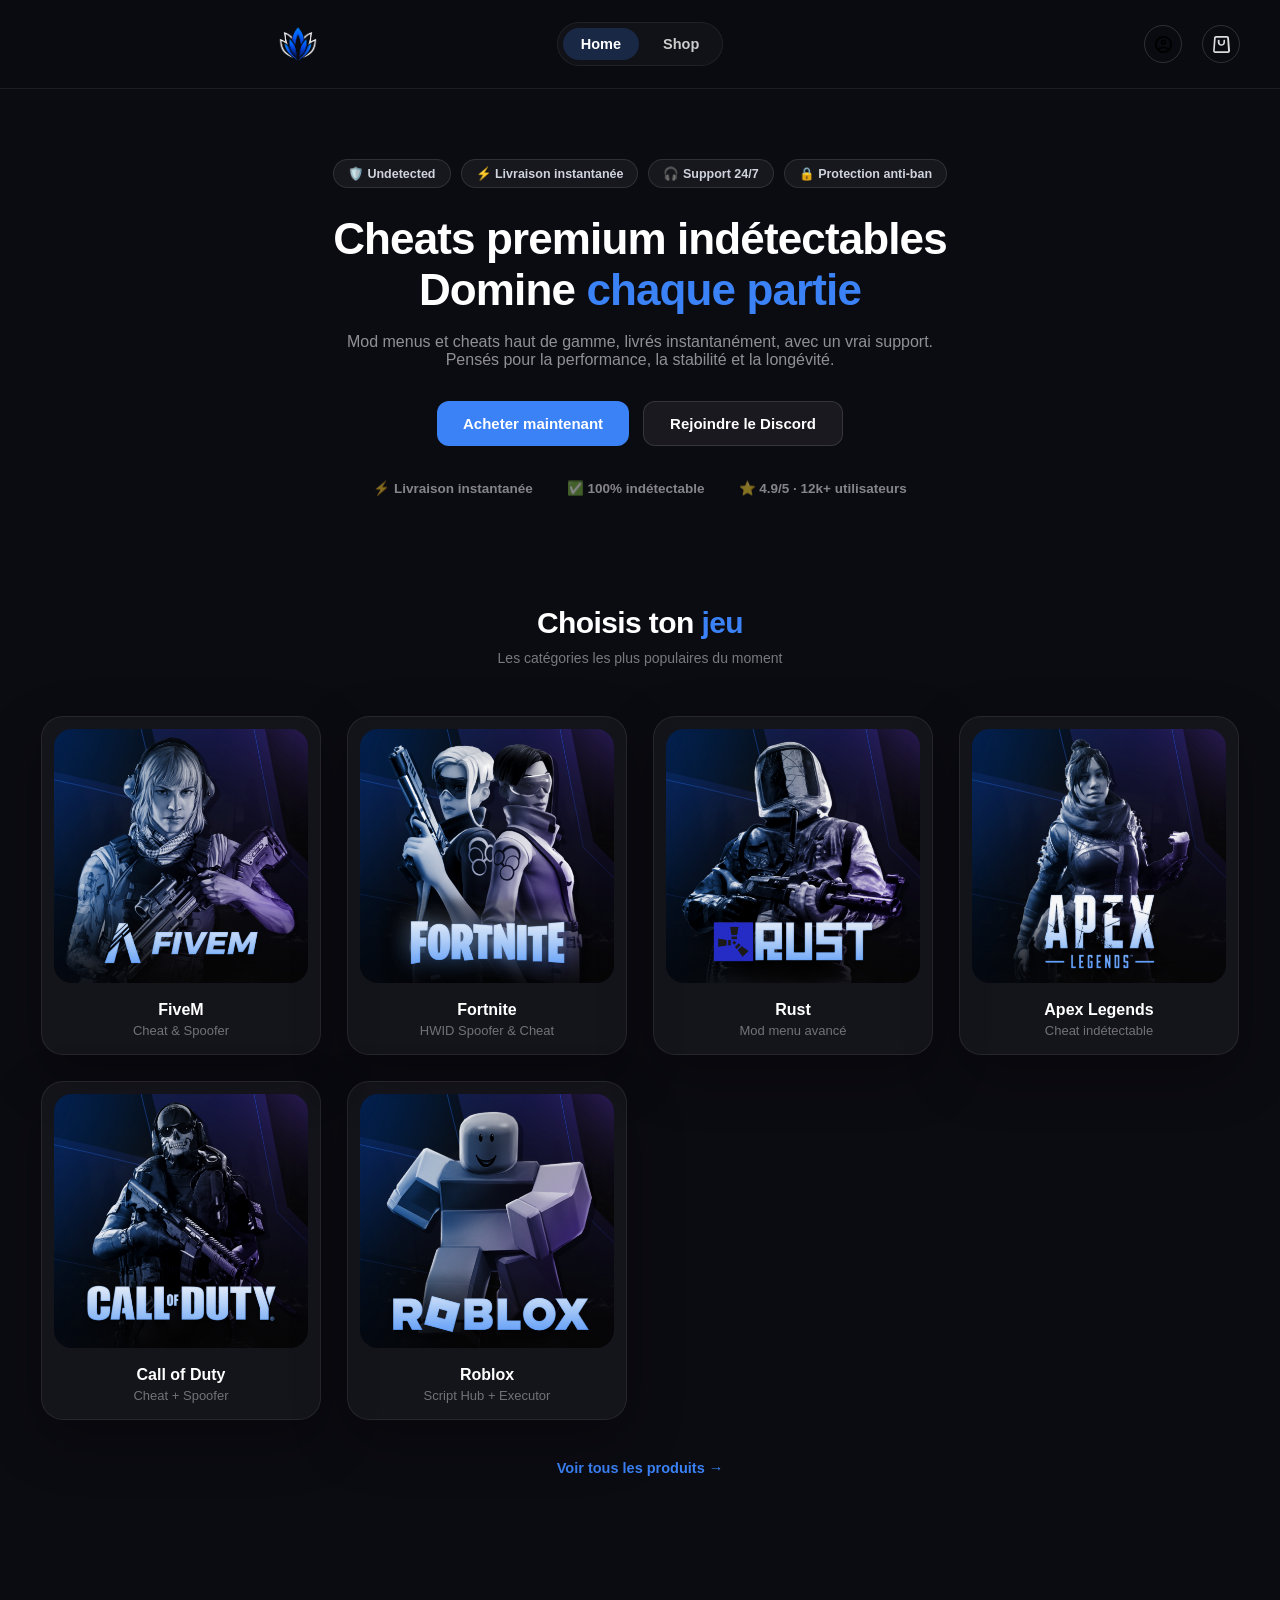
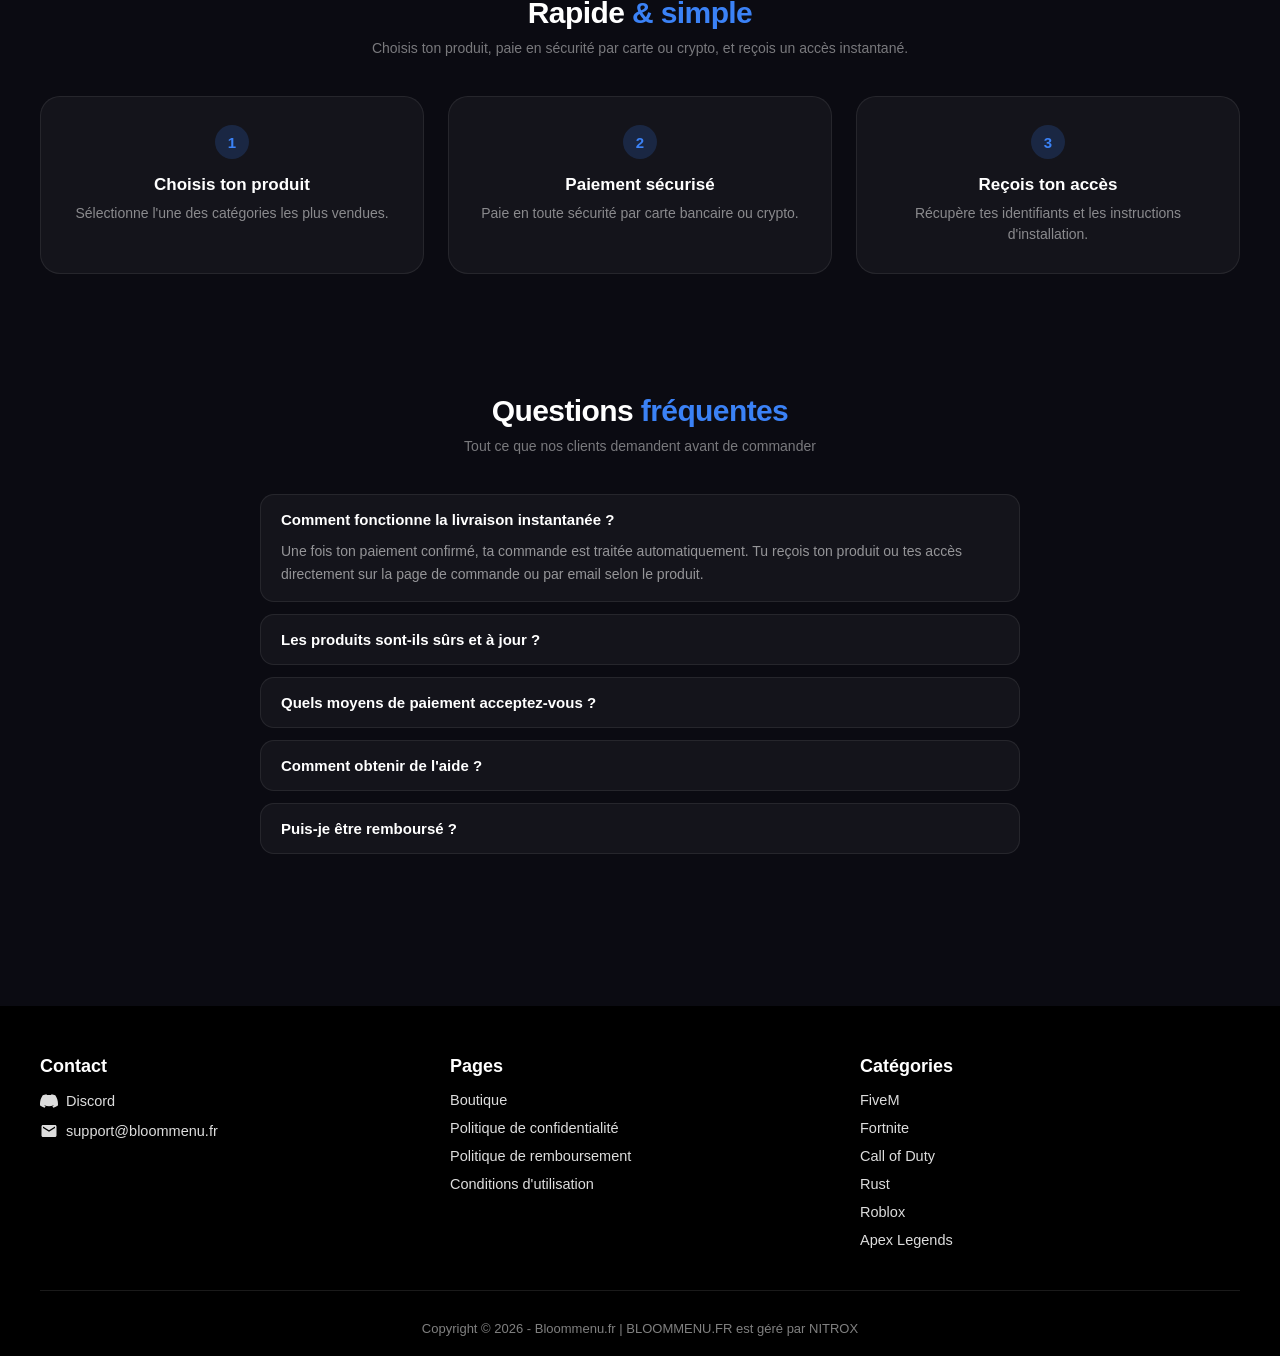
==== commit cdc3a02a: "Add files via upload" ====
--- a/index.html
+++ b/index.html
@@ -1,941 +1,335 @@
-<html dir="ltr" lang="en-US" prefix="og: https://ogp.me/ns#"><head><meta charset="UTF-8"><meta name="viewport" content="width=device-width, initial-scale=1, maximum-scale=5, viewport-fit=cover"><link rel="profile" href="https://gmpg.org/xfn/11"><title>Home - Bloommenu.fr</title><meta name="description" content="⚡Discover premium gaming tools and products at Bloommenu.fr. Enjoy secure checkout, affordable prices, instant access, and trusted 24/7 support."><meta name="robots" content="max-image-preview:large"><meta name="google-site-verification" content="AHoZfzETiC8fMDCpMg6en6DR1Y6KQBnKdW4vF7eI1Hw"><link rel="canonical" href="https://bloommenu.fr/"><meta name="generator" content="All in One SEO (AIOSEO) 4.9.7.2"><meta property="og:locale" content="en_US"><meta property="og:site_name" content="Bloommenu.fr -"><meta property="og:type" content="website"><meta property="og:title" content="Home - Bloommenu.fr"><meta property="og:description" content="⚡Discover premium gaming tools and products at Bloommenu.fr. Enjoy secure checkout, affordable prices, instant access, and trusted 24/7 support."><meta property="og:url" content="https://bloommenu.fr/"><meta property="og:image" content="images/embedded_9a444cec50.png"><meta property="og:image:secure_url" content="images/embedded_9a444cec50.png"><meta property="og:image:width" content="512"><meta property="og:image:height" content="512"><meta name="twitter:card" content="summary_large_image"><meta name="twitter:title" content="Home - Bloommenu.fr"><meta name="twitter:description" content="⚡Discover premium gaming tools and products at Bloommenu.fr. Enjoy secure checkout, affordable prices, instant access, and trusted 24/7 support."><meta name="twitter:image" content="https://yenbshop.com/wp-content/uploads/2025/02/logopng2_by_slimarts.png"> <script async="" src="https://chimpstatic.com/mcjs-connected/js/users/1022fe8336d22c2f311c9777c/d0cf03e151ee2f0ea3c5e8d8c.js"></script><script type="application/ld+json" class="aioseo-schema">{"@context":"https:\/\/schema.org","@graph":[{"@type":"BreadcrumbList","@id":"https:\/\/bloommenu.fr\/#breadcrumblist","itemListElement":[{"@type":"ListItem","@id":"https:\/\/bloommenu.fr#listItem","position":1,"name":"Home"}]},{"@type":"Organization","@id":"https:\/\/bloommenu.fr\/#organization","name":"Bloommenu.fr","url":"https:\/\/bloommenu.fr\/","logo":{"@type":"ImageObject","url":"https:\/\/yenbshop.com\/wp-content\/uploads\/2025\/02\/cropped-logopng2_by_slimarts.png","@id":"https:\/\/bloommenu.fr\/#organizationLogo","width":512,"height":512},"image":{"@id":"https:\/\/bloommenu.fr\/#organizationLogo"}},{"@type":"WebPage","@id":"https:\/\/bloommenu.fr\/#webpage","url":"https:\/\/bloommenu.fr\/","name":"Home - Bloommenu.fr","description":"\u26a1Discover premium gaming tools and products at Bloommenu.fr. Enjoy secure checkout, affordable prices, instant access, and trusted 24\/7 support.","inLanguage":"en-US","isPartOf":{"@id":"https:\/\/bloommenu.fr\/#website"},"breadcrumb":{"@id":"https:\/\/bloommenu.fr\/#breadcrumblist"},"image":{"@type":"ImageObject","url":"https:\/\/yenbshop.com\/wp-content\/uploads\/2025\/02\/cropped-logopng2_by_slimarts.png","@id":"https:\/\/bloommenu.fr\/#mainImage","width":512,"height":512},"primaryImageOfPage":{"@id":"https:\/\/bloommenu.fr\/#mainImage"},"datePublished":"2024-08-10T07:32:11+01:00","dateModified":"2026-06-29T02:35:48+01:00"},{"@type":"WebSite","@id":"https:\/\/bloommenu.fr\/#website","url":"https:\/\/bloommenu.fr\/","name":"Bloommenu.fr","inLanguage":"en-US","publisher":{"@id":"https:\/\/bloommenu.fr\/#organization"}}]}</script>  <script>window._wca = window._wca || [];</script> <link rel="dns-prefetch" href="//static.klaviyo.com"><link rel="dns-prefetch" href="//stats.wp.com"><link rel="alternate" type="application/rss+xml" title="Bloommenu.fr » Feed" href="https://bloommenu.fr/feed/"><link rel="alternate" type="application/rss+xml" title="Bloommenu.fr » Comments Feed" href="https://bloommenu.fr/comments/feed/"><link rel="alternate" title="oEmbed (JSON)" type="application/json+oembed" href="https://yenbshop.com/wp-json/oembed/1.0/embed?url=https%3A%2F%2Fbloommenu.fr%2F"><link rel="alternate" title="oEmbed (XML)" type="text/xml+oembed" href="https://yenbshop.com/wp-json/oembed/1.0/embed?url=https%3A%2F%2Fbloommenu.fr%2F&amp;format=xml">
- <script src="//www.googletagmanager.com/gtag/js?id=G-Z1GEL5NGDD" data-cfasync="false" data-wpfc-render="false" async=""></script> <script data-cfasync="false" data-wpfc-render="false">var mi_version = '10.2.2';
-				var mi_track_user = true;
-				var mi_no_track_reason = '';
-								var MonsterInsightsDefaultLocations = {"page_location":"https:\/\/bloommenu.fr\/"};
-								if ( typeof MonsterInsightsPrivacyGuardFilter === 'function' ) {
-					var MonsterInsightsLocations = (typeof MonsterInsightsExcludeQuery === 'object') ? MonsterInsightsPrivacyGuardFilter( MonsterInsightsExcludeQuery ) : MonsterInsightsPrivacyGuardFilter( MonsterInsightsDefaultLocations );
-				} else {
-					var MonsterInsightsLocations = (typeof MonsterInsightsExcludeQuery === 'object') ? MonsterInsightsExcludeQuery : MonsterInsightsDefaultLocations;
-				}
-
-								var disableStrs = [
-										'ga-disable-G-Z1GEL5NGDD',
-									];
-
-				/* Function to detect opted out users */
-				function __gtagTrackerIsOptedOut() {
-					for (var index = 0; index < disableStrs.length; index++) {
-						if (document.cookie.indexOf(disableStrs[index] + '=true') > -1) {
-							return true;
-						}
-					}
-
-					return false;
-				}
-
-				/* Disable tracking if the opt-out cookie exists. */
-				if (__gtagTrackerIsOptedOut()) {
-					for (var index = 0; index < disableStrs.length; index++) {
-						window[disableStrs[index]] = true;
-					}
-				}
-
-				/* Opt-out function */
-				function __gtagTrackerOptout() {
-					for (var index = 0; index < disableStrs.length; index++) {
-						document.cookie = disableStrs[index] + '=true; expires=Thu, 31 Dec 2099 23:59:59 UTC; path=/';
-						window[disableStrs[index]] = true;
-					}
-				}
-
-				if ('undefined' === typeof gaOptout) {
-					function gaOptout() {
-						__gtagTrackerOptout();
-					}
-				}
-								window.dataLayer = window.dataLayer || [];
-
-				window.MonsterInsightsDualTracker = {
-					helpers: {},
-					trackers: {},
-				};
-				if (mi_track_user) {
-					function __gtagDataLayer() {
-						dataLayer.push(arguments);
-					}
-
-					function __gtagTracker(type, name, parameters) {
-						if (!parameters) {
-							parameters = {};
-						}
-
-						if (parameters.send_to) {
-							__gtagDataLayer.apply(null, arguments);
-							return;
-						}
-
-						if (type === 'event') {
-														parameters.send_to = monsterinsights_frontend.v4_id;
-							var hookName = name;
-							if (typeof parameters['event_category'] !== 'undefined') {
-								hookName = parameters['event_category'] + ':' + name;
-							}
-
-							if (typeof MonsterInsightsDualTracker.trackers[hookName] !== 'undefined') {
-								MonsterInsightsDualTracker.trackers[hookName](parameters);
-							} else {
-								__gtagDataLayer('event', name, parameters);
-							}
-							
-						} else {
-							__gtagDataLayer.apply(null, arguments);
-						}
-					}
-
-					__gtagTracker('js', new Date());
-					__gtagTracker('set', {
-						'developer_id.dZGIzZG': true,
-											});
-					if ( MonsterInsightsLocations.page_location ) {
-						__gtagTracker('set', MonsterInsightsLocations);
-					}
-										__gtagTracker('config', 'G-Z1GEL5NGDD', {"forceSSL":"true","link_attribution":"true"} );
-										window.gtag = __gtagTracker;										(function () {
-						/* https://developers.google.com/analytics/devguides/collection/analyticsjs/ */
-						/* ga and __gaTracker compatibility shim. */
-						var noopfn = function () {
-							return null;
-						};
-						var newtracker = function () {
-							return new Tracker();
-						};
-						var Tracker = function () {
-							return null;
-						};
-						var p = Tracker.prototype;
-						p.get = noopfn;
-						p.set = noopfn;
-						p.send = function () {
-							var args = Array.prototype.slice.call(arguments);
-							args.unshift('send');
-							__gaTracker.apply(null, args);
-						};
-						var __gaTracker = function () {
-							var len = arguments.length;
-							if (len === 0) {
-								return;
-							}
-							var f = arguments[len - 1];
-							if (typeof f !== 'object' || f === null || typeof f.hitCallback !== 'function') {
-								if ('send' === arguments[0]) {
-									var hitConverted, hitObject = false, action;
-									if ('event' === arguments[1]) {
-										if ('undefined' !== typeof arguments[3]) {
-											hitObject = {
-												'eventAction': arguments[3],
-												'eventCategory': arguments[2],
-												'eventLabel': arguments[4],
-												'value': arguments[5] ? arguments[5] : 1,
-											}
-										}
-									}
-									if ('pageview' === arguments[1]) {
-										if ('undefined' !== typeof arguments[2]) {
-											hitObject = {
-												'eventAction': 'page_view',
-												'page_path': arguments[2],
-											}
-										}
-									}
-									if (typeof arguments[2] === 'object') {
-										hitObject = arguments[2];
-									}
-									if (typeof arguments[5] === 'object') {
-										Object.assign(hitObject, arguments[5]);
-									}
-									if ('undefined' !== typeof arguments[1].hitType) {
-										hitObject = arguments[1];
-										if ('pageview' === hitObject.hitType) {
-											hitObject.eventAction = 'page_view';
-										}
-									}
-									if (hitObject) {
-										action = 'timing' === arguments[1].hitType ? 'timing_complete' : hitObject.eventAction;
-										hitConverted = mapArgs(hitObject);
-										__gtagTracker('event', action, hitConverted);
-									}
-								}
-								return;
-							}
-
-							function mapArgs(args) {
-								var arg, hit = {};
-								var gaMap = {
-									'eventCategory': 'event_category',
-									'eventAction': 'event_action',
-									'eventLabel': 'event_label',
-									'eventValue': 'event_value',
-									'nonInteraction': 'non_interaction',
-									'timingCategory': 'event_category',
-									'timingVar': 'name',
-									'timingValue': 'value',
-									'timingLabel': 'event_label',
-									'page': 'page_path',
-									'location': 'page_location',
-									'title': 'page_title',
-									'referrer' : 'page_referrer',
-								};
-								for (arg in args) {
-																		if (!(!args.hasOwnProperty(arg) || !gaMap.hasOwnProperty(arg))) {
-										hit[gaMap[arg]] = args[arg];
-									} else {
-										hit[arg] = args[arg];
-									}
-								}
-								return hit;
-							}
-
-							try {
-								f.hitCallback();
-							} catch (ex) {
-							}
-						};
-						__gaTracker.create = newtracker;
-						__gaTracker.getByName = newtracker;
-						__gaTracker.getAll = function () {
-							return [];
-						};
-						__gaTracker.remove = noopfn;
-						__gaTracker.loaded = true;
-						window['__gaTracker'] = __gaTracker;
-					})();
-									} else {
-										console.log("");
-					(function () {
-						function __gtagTracker() {
-							return null;
-						}
-
-						window['__gtagTracker'] = __gtagTracker;
-						window['gtag'] = __gtagTracker;
-					})();
-									}</script> <link data-optimized="1" rel="stylesheet" id="blocksy-dynamic-global-css" href="https://yenbshop.com/wp-content/litespeed/css/a74c40a6a7b5ffb48c8deff5e22a430e.css?ver=9700e" media="all"><link data-optimized="1" rel="stylesheet" id="mailchimp-sms-consent-style-css" href="https://yenbshop.com/wp-content/litespeed/css/466732899e85b582ceae4ac6c5e4dc1b.css?ver=41484" media="all"><link data-optimized="1" rel="stylesheet" id="jetpack-forms-layout-css" href="https://yenbshop.com/wp-content/litespeed/css/7824a1f6d80e3a41abaa2ff33ddee290.css?ver=09063" media="all"><link data-optimized="1" rel="stylesheet" id="aioseo/css/src/vue/standalone/blocks/table-of-contents/global.scss-css" href="https://yenbshop.com/wp-content/litespeed/css/397f37fc8cbbda4e5958dbf3bb9e205e.css?ver=fb616" media="all"><link data-optimized="1" rel="stylesheet" id="mediaelement-css" href="https://yenbshop.com/wp-content/litespeed/css/9838aa00dc66c0407f12b000dc149506.css?ver=1a874" media="all"><link data-optimized="1" rel="stylesheet" id="wp-mediaelement-css" href="https://yenbshop.com/wp-content/litespeed/css/595892830c8a9aac03f0b72174f9419e.css?ver=803f6" media="all"><link data-optimized="1" rel="stylesheet" id="da-wp-swiper-slides-frontend-css" href="https://yenbshop.com/wp-content/litespeed/css/505fe71b50d2ee5b40e8e8dae650dca7.css?ver=73ce8" media="all"><link data-optimized="1" rel="stylesheet" id="pll-login-style-css" href="https://yenbshop.com/wp-content/litespeed/css/92e5c9a0961c61bb20758d6f8b71dd0e.css?ver=3ea6f" media="all"><link data-optimized="1" rel="stylesheet" id="yith_wcbm_badge_style-css" href="https://yenbshop.com/wp-content/litespeed/css/3ecbb5130b07ef8b1deff6d65558345a.css?ver=3e676" media="all"><link data-optimized="1" rel="stylesheet" id="yith-gfont-open-sans-css" href="https://yenbshop.com/wp-content/litespeed/css/b17f7e850ec3c074833b7f076c60fa22.css?ver=31af4" media="all"><link data-optimized="1" rel="stylesheet" id="ct-main-styles-css" href="https://yenbshop.com/wp-content/litespeed/css/3b09fd9f537fc896d19ec5a7710647bc.css?ver=103a2" media="all"><link data-optimized="1" rel="stylesheet" id="ct-woocommerce-styles-css" href="https://yenbshop.com/wp-content/litespeed/css/196ec969d74df285a340129c83f0ea12.css?ver=bb6c9" media="all"><link data-optimized="1" rel="stylesheet" id="ct-elementor-styles-css" href="https://yenbshop.com/wp-content/litespeed/css/40554feaa148928b154f856a05c2144f.css?ver=0de41" media="all"><link data-optimized="1" rel="stylesheet" id="ct-elementor-woocommerce-styles-css" href="https://yenbshop.com/wp-content/litespeed/css/9efa8ea063af5f762ffc12a7518aa415.css?ver=559ed" media="all"><link data-optimized="1" rel="stylesheet" id="ct-wpforms-styles-css" href="https://yenbshop.com/wp-content/litespeed/css/fdb34201671871bad31e8648b63faf89.css?ver=589e9" media="all"><link data-optimized="1" rel="stylesheet" id="elementor-frontend-css" href="https://yenbshop.com/wp-content/litespeed/css/3fc44c8552bfdd1d276a973acc484d02.css?ver=abdc1" media="all"><link data-optimized="1" rel="stylesheet" id="elementor-post-1216-css" href="https://yenbshop.com/wp-content/litespeed/css/67c70be98e7789fabe8aaa7516a602d7.css?ver=99eb0" media="all"><link data-optimized="1" rel="stylesheet" id="widget-spacer-css" href="https://yenbshop.com/wp-content/litespeed/css/4f16baa6f61fec7b74f4a6469f85a13d.css?ver=1ff56" media="all"><link data-optimized="1" rel="stylesheet" id="elementor-post-614-css" href="https://yenbshop.com/wp-content/litespeed/css/098c448c768c54abb723b7f7cced29c8.css?ver=13c9f" media="all"><link data-optimized="1" rel="stylesheet" id="blocksy-companion-header-account-styles-css" href="https://yenbshop.com/wp-content/litespeed/css/f4df05d7a60c38e5e2b6a8c8cd20010f.css?ver=00bcb" media="all"><link data-optimized="1" rel="stylesheet" id="wpr-text-animations-css-css" href="https://yenbshop.com/wp-content/litespeed/css/440381008b6f0ee5eb110838e3edb8c1.css?ver=58e8e" media="all"><link data-optimized="1" rel="stylesheet" id="wpr-addons-css-css" href="https://yenbshop.com/wp-content/litespeed/css/8987b06d5946a074716e228829426a83.css?ver=6616c" media="all"><link data-optimized="1" rel="stylesheet" id="font-awesome-5-all-css" href="https://yenbshop.com/wp-content/litespeed/css/2797c162e25bd99ae6f858aaed36666c.css?ver=b4de2" media="all"><link data-optimized="1" rel="stylesheet" id="elementor-gf-local-roboto-css" href="https://yenbshop.com/wp-content/litespeed/css/973fd750c2f7b9a9eab38eeefced756b.css?ver=8230a" media="all"><link data-optimized="1" rel="stylesheet" id="elementor-gf-local-robotoslab-css" href="https://yenbshop.com/wp-content/litespeed/css/1e92122248d4abcd78e4ae9398eb1d34.css?ver=c44da" media="all"> <script src="https://yenbshop.com/wp-content/plugins/google-analytics-for-wordpress/assets/js/frontend-gtag.min.js?ver=10.2.2" id="monsterinsights-frontend-script-js" async="" data-wp-strategy="async"></script> <script data-cfasync="false" data-wpfc-render="false" id="monsterinsights-frontend-script-js-extra">var monsterinsights_frontend = {"js_events_tracking":"true","download_extensions":"doc,pdf,ppt,zip,xls,docx,pptx,xlsx","inbound_paths":"[{\"path\":\"\\\/go\\\/\",\"label\":\"affiliate\"},{\"path\":\"\\\/recommend\\\/\",\"label\":\"affiliate\"}]","home_url":"https:\/\/bloommenu.fr","hash_tracking":"false","v4_id":"G-Z1GEL5NGDD"};</script> <script data-cfasync="false" src="https://yenbshop.com/wp-includes/js/jquery/jquery.min.js?ver=3.7.1" id="jquery-core-js"></script> <script data-cfasync="false" src="https://yenbshop.com/wp-includes/js/jquery/jquery-migrate.min.js?ver=3.4.1" id="jquery-migrate-js"></script> <script data-optimized="1" src="https://yenbshop.com/wp-content/litespeed/js/a7d0521eaa88b2decf1fef8058a9388a.js?ver=5766b" id="wc-jquery-blockui-js" defer="" data-wp-strategy="defer"></script> <script id="wc-add-to-cart-js-extra">var wc_add_to_cart_params = {"ajax_url":"/wp-admin/admin-ajax.php","wc_ajax_url":"/?wc-ajax=%%endpoint%%","i18n_view_cart":"View cart","cart_url":"https://bloommenu.fr/cart/","is_cart":"","cart_redirect_after_add":"no"};
-//# sourceURL=wc-add-to-cart-js-extra</script> <script data-optimized="1" src="https://yenbshop.com/wp-content/litespeed/js/a2e816779db8de34265a344088ab8573.js?ver=168ae" id="wc-add-to-cart-js" defer="" data-wp-strategy="defer"></script> <script data-optimized="1" src="https://yenbshop.com/wp-content/litespeed/js/213a37ddd89373e3c717aad7f71df3d6.js?ver=c0e0f" id="wc-js-cookie-js" defer="" data-wp-strategy="defer"></script> <script id="woocommerce-js-extra">var woocommerce_params = {"ajax_url":"/wp-admin/admin-ajax.php","wc_ajax_url":"/?wc-ajax=%%endpoint%%","i18n_password_show":"Show password","i18n_password_hide":"Hide password"};
-//# sourceURL=woocommerce-js-extra</script> <script data-optimized="1" src="https://yenbshop.com/wp-content/litespeed/js/6151b991dc727a7abee0ab1d46d24b6e.js?ver=8ac87" id="woocommerce-js" defer="" data-wp-strategy="defer"></script> <script data-optimized="1" src="https://yenbshop.com/wp-content/litespeed/js/f2ac6fb457f9ae92064ded426cf4f361.js?ver=732ca" id="da-wp-swiper-slides-frontend-js"></script> <script id="wc-cart-fragments-js-extra">var wc_cart_fragments_params = {"ajax_url":"/wp-admin/admin-ajax.php","wc_ajax_url":"/?wc-ajax=%%endpoint%%","cart_hash_key":"wc_cart_hash_c51d4ca865d8d55c61858094d50ec450","fragment_name":"wc_fragments_c51d4ca865d8d55c61858094d50ec450","request_timeout":"5000"};
-//# sourceURL=wc-cart-fragments-js-extra</script> <script data-optimized="1" src="https://yenbshop.com/wp-content/litespeed/js/28b63a9a43211cabd0f581680587d669.js?ver=d7141" id="wc-cart-fragments-js" defer="" data-wp-strategy="defer"></script> <script src="https://stats.wp.com/s-202627.js" id="woocommerce-analytics-js" defer="" data-wp-strategy="defer"></script> <script id="wc-settings-dep-in-header-js-after">console.warn( "Scripts that have a dependency on [wc-settings, wc-blocks-checkout] must be loaded in the footer, klaviyo-klaviyo-checkout-block-editor-script was registered to load in the header, but has been switched to load in the footer instead. See https://github.com/woocommerce/woocommerce-gutenberg-products-block/pull/5059" );
-console.warn( "Scripts that have a dependency on [wc-settings, wc-blocks-checkout] must be loaded in the footer, klaviyo-klaviyo-checkout-block-view-script was registered to load in the header, but has been switched to load in the footer instead. See https://github.com/woocommerce/woocommerce-gutenberg-products-block/pull/5059" );
-//# sourceURL=wc-settings-dep-in-header-js-after</script> <link rel="https://api.w.org/" href="https://yenbshop.com/wp-json/"><link rel="alternate" title="JSON" type="application/json" href="https://yenbshop.com/wp-json/wp/v2/pages/614"><link rel="EditURI" type="application/rsd+xml" title="RSD" href="https://yenbshop.com/xmlrpc.php?rsd"><meta name="generator" content="WordPress 6.9.4"><meta name="generator" content="WooCommerce 10.7.0"><link rel="shortlink" href="https://bloommenu.fr/"><noscript><link rel='stylesheet' href='https://yenbshop.com/wp-content/themes/blocksy/static/bundle/no-scripts.min.css' type='text/css'></noscript><noscript></noscript><meta name="generator" content="Elementor 4.1.0; features: e_font_icon_svg, additional_custom_breakpoints; settings: css_print_method-external, google_font-enabled, font_display-auto"><link rel="icon" href="images/embedded_9a444cec50.png" sizes="32x32"><link rel="icon" href="images/embedded_9a444cec50.png" sizes="192x192"><link rel="apple-touch-icon" href="images/embedded_9a444cec50.png"><meta name="msapplication-TileImage" content="images/embedded_9a444cec50.png"><script async="" src="https://yenbshop.com/wp-content/plugins/blocksy-companion/static/bundle/sticky.js?ver=2.1.42"></script><script type="text/javascript" async="" src="https://static-tracking.klaviyo.com/onsite/js/build-preview/commit-c0d9b16967f58f331252de9ecbbfb5bdef792931/fender_analytics.f04cbabb6f4337a1a032.js?cb=2" crossorigin="anonymous"></script><script type="text/javascript" async="" src="https://static-tracking.klaviyo.com/onsite/js/build-preview/commit-c0d9b16967f58f331252de9ecbbfb5bdef792931/static.11af62fb4e32ef9947e4.js?cb=2" crossorigin="anonymous"></script><script type="text/javascript" async="" src="https://static-tracking.klaviyo.com/onsite/js/build-preview/commit-c0d9b16967f58f331252de9ecbbfb5bdef792931/vendors~static~in_app_forms~signup_forms~post_identification_sync~web_personalization~client_identity~server_side_cookies~reviews~telemetry~customerHubRoot~contentBlocks~embeddedIntegrationBlocks~favorites~faq~.94f857182c5ddf891ee0.js?cb=2" crossorigin="anonymous"></script><script type="text/javascript" async="" src="https://static.klaviyo.com/onsite/js/build-preview/commit-c0d9b16967f58f331252de9ecbbfb5bdef792931/runtime.99215ca2972e75714923.js?cb=2" crossorigin="anonymous"></script><script type="text/javascript" async="" src="https://static.klaviyo.com/onsite/js/build-preview/commit-c0d9b16967f58f331252de9ecbbfb5bdef792931/sharedUtils.889d7b9571232dd01372.js?cb=2" crossorigin="anonymous"></script><script type="text/javascript" async="" src="https://static.klaviyo.com/onsite/js/build-preview/commit-c0d9b16967f58f331252de9ecbbfb5bdef792931/vendors~in_app_forms~signup_forms~client_identity~telemetry~onsite-triggering-v2~.84f06bbcdc5310b095cd.js?cb=2" crossorigin="anonymous"></script><script type="text/javascript" async="" src="https://static.klaviyo.com/onsite/js/build-preview/commit-c0d9b16967f58f331252de9ecbbfb5bdef792931/vendors~in_app_forms~signup_forms~reviews~atlas~product_recommendations.cb17e1c10db346b210dc.js?cb=2" crossorigin="anonymous"></script><script type="text/javascript" async="" src="https://static.klaviyo.com/onsite/js/build-preview/commit-c0d9b16967f58f331252de9ecbbfb5bdef792931/vendors~in_app_forms~signup_forms.a899b049d575de74ade1.js?cb=2" crossorigin="anonymous"></script><script type="text/javascript" async="" src="https://static.klaviyo.com/onsite/js/build-preview/commit-c0d9b16967f58f331252de9ecbbfb5bdef792931/default~in_app_forms~signup_forms.231f2164c355b41acf64.js?cb=2" crossorigin="anonymous"></script><script type="text/javascript" async="" src="https://static.klaviyo.com/onsite/js/build-preview/commit-c0d9b16967f58f331252de9ecbbfb5bdef792931/signup_forms.1827f3087206af47b094.js?cb=2" crossorigin="anonymous"></script><script type="text/javascript" async="" src="https://static-tracking.klaviyo.com/onsite/js/build-preview/commit-c0d9b16967f58f331252de9ecbbfb5bdef792931/post_identification_sync.968f0a1bbd6d33eb9c36.js?cb=2" crossorigin="anonymous"></script><script type="text/javascript" async="" src="https://static.klaviyo.com/onsite/js/build-preview/commit-c0d9b16967f58f331252de9ecbbfb5bdef792931/event_adapter.f4a04fcdb8e205893e28.js?cb=2" crossorigin="anonymous"></script><script type="text/javascript" async="" src="https://static-tracking.klaviyo.com/onsite/js/build-preview/commit-c0d9b16967f58f331252de9ecbbfb5bdef792931/telemetry.5f4af760c1426f838ca5.js?cb=2" crossorigin="anonymous"></script><link rel="stylesheet" type="text/css" href="https://static.klaviyo.com/onsite/js/build-preview/commit-c0d9b16967f58f331252de9ecbbfb5bdef792931/532.0e7e190ea756de832333.css" crossorigin="anonymous"><link rel="stylesheet" href="style.css">
-</head><body class="home wp-singular page-template-default page page-id-614 wp-custom-logo wp-embed-responsive wp-theme-blocksy wp-child-theme-blocksy-child theme-blocksy woocommerce-js yith-wcbm-theme-blocksy elementor-default elementor-kit-1216 elementor-page elementor-page-614 ct-elementor-default-template e--ua-blink e--ua-chrome e--ua-webkit" data-link="type-2" data-prefix="single_page" data-header="type-1:sticky" data-footer="type-1" itemscope="itemscope" itemtype="https://schema.org/WebPage" data-elementor-device-mode="mobile"><a class="skip-link screen-reader-text" href="#main">Skip to content</a><div class="ct-drawer-canvas" data-location="start"><div id="offcanvas" class="ct-panel ct-header" data-behaviour="modal" role="dialog" aria-label="Offcanvas modal" inert=""><div class="ct-panel-actions">
-<button class="ct-toggle-close" data-type="type-1" aria-label="Close drawer">
-<svg class="ct-icon" width="12" height="12" viewBox="0 0 15 15"><path d="M1 15a1 1 0 01-.71-.29 1 1 0 010-1.41l5.8-5.8-5.8-5.8A1 1 0 011.7.29l5.8 5.8 5.8-5.8a1 1 0 011.41 1.41l-5.8 5.8 5.8 5.8a1 1 0 01-1.41 1.41l-5.8-5.8-5.8 5.8A1 1 0 011 15z"></path></svg>
-</button></div><div class="ct-panel-content" data-device="desktop"><div class="ct-panel-content-inner"></div></div><div class="ct-panel-content" data-device="mobile"><div class="ct-panel-content-inner">
-<a href="https://bloommenu.fr/" class="site-logo-container" data-id="offcanvas-logo" rel="home" itemprop="url">
-<img data-lazyloaded="1" src="data:image/svg+xml;base64," width="197" height="32" data-src="images/embedded_9a444cec50.png" class="default-logo" alt="Bloommenu.fr" decoding="async"><noscript><img width="197" height="32" src="images/embedded_9a444cec50.png" class="default-logo" alt="Bloommenu.fr" decoding="async" /></noscript>	</a><nav class="mobile-menu menu-container" data-id="mobile-menu" data-interaction="click" data-toggle-type="type-1" data-submenu-dots="yes" aria-label="Main Menu"><ul id="menu-main-menu-1" class=""><li class="menu-item menu-item-type-post_type menu-item-object-page menu-item-home current-menu-item page_item page-item-614 current_page_item menu-item-1240"><a href="https://bloommenu.fr/" aria-current="page" class="ct-menu-link">Home</a></li><li class="menu-item menu-item-type-post_type menu-item-object-page menu-item-43621"><a href="https://bloommenu.fr/shop/" class="ct-menu-link">Shop</a></li></ul></nav><div class="ct-header-cta" data-id="button">
-<a href="https://startersites.io/blocksy/consultant/contact/" class="ct-button" data-size="large" aria-label="Book a Consultation">
-Book a Consultation	</a></div><div class="ct-header-socials " data-id="socials"><div class="ct-social-box" data-color="custom" data-icon-size="custom" data-icons-type="rounded:solid">
-<a href="#" data-network="facebook" aria-label="Facebook">
-<span class="ct-icon-container">
-<svg width="20px" height="20px" viewBox="0 0 20 20" aria-hidden="true">
-<path d="M20,10.1c0-5.5-4.5-10-10-10S0,4.5,0,10.1c0,5,3.7,9.1,8.4,9.9v-7H5.9v-2.9h2.5V7.9C8.4,5.4,9.9,4,12.2,4c1.1,0,2.2,0.2,2.2,0.2v2.5h-1.3c-1.2,0-1.6,0.8-1.6,1.6v1.9h2.8L13.9,13h-2.3v7C16.3,19.2,20,15.1,20,10.1z"></path>
-</svg>
-</span>				</a>
-<a href="#" data-network="twitter" aria-label="X (Twitter)">
-<span class="ct-icon-container">
-<svg width="20px" height="20px" viewBox="0 0 20 20" aria-hidden="true">
-<path d="M2.9 0C1.3 0 0 1.3 0 2.9v14.3C0 18.7 1.3 20 2.9 20h14.3c1.6 0 2.9-1.3 2.9-2.9V2.9C20 1.3 18.7 0 17.1 0H2.9zm13.2 3.8L11.5 9l5.5 7.2h-4.3l-3.3-4.4-3.8 4.4H3.4l5-5.7-5.3-6.7h4.4l3 4 3.5-4h2.1zM14.4 15 6.8 5H5.6l7.7 10h1.1z"></path>
-</svg>
-</span>				</a>
-<a href="#" data-network="instagram" aria-label="Instagram">
-<span class="ct-icon-container">
-<svg width="20" height="20" viewBox="0 0 20 20" aria-hidden="true">
-<circle cx="10" cy="10" r="3.3"></circle>
-<path d="M14.2,0H5.8C2.6,0,0,2.6,0,5.8v8.3C0,17.4,2.6,20,5.8,20h8.3c3.2,0,5.8-2.6,5.8-5.8V5.8C20,2.6,17.4,0,14.2,0zM10,15c-2.8,0-5-2.2-5-5s2.2-5,5-5s5,2.2,5,5S12.8,15,10,15z M15.8,5C15.4,5,15,4.6,15,4.2s0.4-0.8,0.8-0.8s0.8,0.4,0.8,0.8S16.3,5,15.8,5z"></path>
-</svg>
-</span>				</a></div></div></div></div></div>
-<template id="ct-account-modal-template"><div id="account-modal" class="ct-panel" data-behaviour="modal" role="dialog" aria-label="Account modal" inert=""><div class="ct-panel-actions">
-<button class="ct-toggle-close" data-type="type-1" aria-label="Close account modal">
-<svg class="ct-icon" width="12" height="12" viewBox="0 0 15 15">
-<path d="M1 15a1 1 0 01-.71-.29 1 1 0 010-1.41l5.8-5.8-5.8-5.8A1 1 0 011.7.29l5.8 5.8 5.8-5.8a1 1 0 011.41 1.41l-5.8 5.8 5.8 5.8a1 1 0 01-1.41 1.41l-5.8-5.8-5.8 5.8A1 1 0 011 15z"></path>
-</svg>
-</button></div><div class="ct-panel-content"><div class="ct-account-modal"><ul><li class="active ct-login" tabindex="0">
-Login</li><li class="ct-register" tabindex="0">
-Sign Up</li></ul><div class="ct-account-forms"><div class="ct-login-form active"><form name="loginform" id="loginform" class="login" action="#" method="post"><p>
-<label for="user_login">Username or Email Address</label>
-<input type="text" name="log" id="user_login" class="input" value="" size="20" autocomplete="username" autocapitalize="off"></p><p>
-<label for="user_pass">Password</label>
-<span class="account-password-input">
-<input type="password" name="pwd" id="user_pass" class="input" value="" size="20" autocomplete="current-password" spellcheck="false">
-<span class="show-password-input"></span>
-</span></p><div style="margin: 5px 0 20px;"><p style="font-size: 14px;">
-Prove your humanity</p>
-<br>
-<label for="jetpack_protect_answer" style="vertical-align:super;">
-4 &nbsp; + &nbsp; 3 &nbsp; = &nbsp;				</label>
-<input type="number" id="jetpack_protect_answer" name="jetpack_protect_num" value="" size="2" style="width:50px;height:25px;vertical-align:middle;font-size:13px;" class="input">
-<input type="hidden" name="jetpack_protect_answer" value="135e47caacb54c94e4fab3468442f509f5b91aaf"></div><p class="login-remember col-2">
-<span>
-<input name="rememberme" type="checkbox" id="rememberme" class="ct-checkbox" value="forever">
-<label for="rememberme">Remember Me</label>
-</span><a href="#" class="ct-forgot-password">
-Forgot Password?		</a></p><p class="login-submit">
-<button class="ct-button ct-account-login-submit has-text-align-center" name="wp-submit">
-Log In
-<svg class="ct-button-loader" width="16" height="16" viewBox="0 0 24 24">
-<circle cx="12" cy="12" r="10" opacity="0.2" fill="none" stroke="currentColor" stroke-miterlimit="10" stroke-width="2.5"></circle><path d="m12,2c5.52,0,10,4.48,10,10" fill="none" stroke="currentColor" stroke-linecap="round" stroke-miterlimit="10" stroke-width="2.5">
-<animateTransform attributeName="transform" attributeType="XML" type="rotate" dur="0.6s" from="0 12 12" to="360 12 12" repeatCount="indefinite"></animateTransform>
-</path>
-</svg>
-</button></p></form></div><div class="ct-register-form"><form name="registerform" id="registerform" class="register woocommerce-form-register" action="#" method="post" novalidate="novalidate"><p>
-<label for="user_login_register">Username</label>
-<input type="text" name="user_login" id="user_login_register" class="input" value="" size="20" autocomplete="username" autocapitalize="off"></p><p>
-<label for="ct_user_email">Email</label>
-<input type="email" name="user_email" id="ct_user_email" class="input" value="" size="20" autocomplete="email"></p><p>
-<label for="user_pass_register">Password</label>
-<span class="account-password-input password-input">
-<input type="password" name="user_pass" id="user_pass_register" class="input" value="" size="20" autocomplete="new-password" autocapitalize="off">			</span></p><p class="form-row form-row-wide mailchimp-newsletter"><label for="mailchimp_woocommerce_newsletter" class="woocommerce-form__label woocommerce-form__label-for-checkbox inline"><input class="woocommerce-form__input woocommerce-form__input-checkbox input-checkbox" id="mailchimp_woocommerce_newsletter" type="checkbox" name="mailchimp_woocommerce_newsletter" value="1" checked="checked"> <span>Subscribe to our newsletter</span></label></p><div class="clear"></div><wc-order-attribution-inputs></wc-order-attribution-inputs><div class="woocommerce-privacy-policy-text"><p>Your personal data will be used to support your experience throughout this website, to manage access to your account, and for other purposes described in our <a href="https://bloommenu.fr/privacy-policy/" class="woocommerce-privacy-policy-link" target="_blank">privacy policy</a>.</p></div><p>
-<button class="ct-button ct-account-register-submit has-text-align-center" name="wp-submit">
-Register
-<svg class="ct-button-loader" width="16" height="16" viewBox="0 0 24 24">
-<circle cx="12" cy="12" r="10" opacity="0.2" fill="none" stroke="currentColor" stroke-miterlimit="10" stroke-width="2.5"></circle><path d="m12,2c5.52,0,10,4.48,10,10" fill="none" stroke="currentColor" stroke-linecap="round" stroke-miterlimit="10" stroke-width="2.5">
-<animateTransform attributeName="transform" attributeType="XML" type="rotate" dur="0.6s" from="0 12 12" to="360 12 12" repeatCount="indefinite"></animateTransform>
-</path>
-</svg>
-</button></p><input type="hidden" id="blocksy-register-nonce" name="blocksy-register-nonce" value="7f728f53c7"><input type="hidden" name="_wp_http_referer" value="/"></form></div><div class="ct-forgot-password-form"><form name="lostpasswordform" id="lostpasswordform" action="#" method="post"><p>
-<label for="user_login_forgot">Username or Email Address</label>
-<input type="text" name="user_login" id="user_login_forgot" class="input" value="" size="20" autocomplete="username" autocapitalize="off" required=""></p><p>
-<button class="ct-button ct-account-lost-password-submit has-text-align-center" name="wp-submit">
-Get New Password
-<svg class="ct-button-loader" width="16" height="16" viewBox="0 0 24 24">
-<circle cx="12" cy="12" r="10" opacity="0.2" fill="none" stroke="currentColor" stroke-miterlimit="10" stroke-width="2.5"></circle><path d="m12,2c5.52,0,10,4.48,10,10" fill="none" stroke="currentColor" stroke-linecap="round" stroke-miterlimit="10" stroke-width="2.5">
-<animateTransform attributeName="transform" attributeType="XML" type="rotate" dur="0.6s" from="0 12 12" to="360 12 12" repeatCount="indefinite"></animateTransform>
-</path>
-</svg>
-</button></p><input type="hidden" id="blocksy-lostpassword-nonce" name="blocksy-lostpassword-nonce" value="58d34b13d6"><input type="hidden" name="_wp_http_referer" value="/"></form>
-<a href="#" class="ct-back-to-login ct-login">
-← Back to login						</a></div></div></div></div></div>
-</template></div><div id="main-container"><header id="header" class="ct-header" data-id="type-1" itemscope="" itemtype="https://schema.org/WPHeader"><div data-device="desktop" data-transparent=""><div class="ct-sticky-container" style="height: 120px;"><div data-sticky="fixed:shrink"><div data-row="middle" data-column-set="3" data-transparent-row="yes"><div class="ct-container"><div data-column="start" data-placements="1"><div data-items="primary"><div class="site-branding" data-id="logo" itemscope="itemscope" itemtype="https://schema.org/Organization"><a href="https://bloommenu.fr/" class="site-logo-container" rel="home" itemprop="url"><img data-lazyloaded="1" src="images/embedded_9a444cec50.png" width="512" height="512" data-src="images/embedded_9a444cec50.png" class="default-logo entered litespeed-loaded" alt="Bloommenu.fr" decoding="async" data-ll-status="loaded"><noscript><img width="512" height="512" src="images/embedded_9a444cec50.png" class="default-logo" alt="Bloommenu.fr" decoding="async" /></noscript></a></div></div></div><div data-column="middle"><div data-items=""><nav id="header-menu-1" class="header-menu-1 menu-container" data-id="menu" data-interaction="hover" data-menu="type-3" data-dropdown="type-1:simple" data-responsive="yes" itemscope="" itemtype="https://schema.org/SiteNavigationElement" aria-label="Main Menu"><ul id="menu-main-menu" class="menu"><li id="menu-item-1240" class="menu-item menu-item-type-post_type menu-item-object-page menu-item-home current-menu-item page_item page-item-614 current_page_item menu-item-1240"><a href="https://bloommenu.fr/" aria-current="page" class="ct-menu-link">Home</a></li><li id="menu-item-43621" class="menu-item menu-item-type-post_type menu-item-object-page menu-item-43621"><a href="https://bloommenu.fr/shop/" class="ct-menu-link">Shop</a></li></ul></nav></div></div><div data-column="end" data-placements="1"><div data-items="primary"><div class="ct-header-account" data-id="account" data-state="out"><a href="/my-account/" class="ct-account-item" aria-label="Login" data-label="left"><span class="ct-label ct-hidden-sm ct-hidden-md ct-hidden-lg" aria-hidden="true">Login</span><svg class="ct-icon" aria-hidden="true" width="15" height="15" viewBox="0 0 15 15"><path d="M7.5,0C3.4,0,0,3.4,0,7.5c0,1.7,0.5,3.2,1.5,4.5c1.4,1.9,3.6,3,6,3s4.6-1.1,6-3c1-1.3,1.5-2.9,1.5-4.5C15,3.4,11.6,0,7.5,0zM7.5,13.5c-1.4,0-2.8-0.5-3.8-1.4c1.1-0.9,2.4-1.4,3.8-1.4s2.8,0.5,3.8,1.4C10.3,13,8.9,13.5,7.5,13.5z M12.3,11c-1.3-1.1-3-1.8-4.8-1.8S4,9.9,2.7,11c-0.8-1-1.2-2.2-1.2-3.5c0-3.3,2.7-6,6-6s6,2.7,6,6C13.5,8.8,13.1,10,12.3,11zM7.5,3C6.1,3,5,4.1,5,5.5S6.1,8,7.5,8S10,6.9,10,5.5S8.9,3,7.5,3zM7.5,6.5c-0.5,0-1-0.5-1-1s0.5-1,1-1s1,0.5,1,1S8,6.5,7.5,6.5z"></path></svg></a></div><div class="ct-header-cart" data-id="cart">
-<a class="ct-cart-item" href="cart.html" data-label="left"><span class="screen-reader-text">Shopping cart</span><span class="ct-label " data-price="no"><span class="ct-amount"><span class="woocommerce-Price-amount amount"><bdi><span class="woocommerce-Price-currencySymbol">€</span>0.00</bdi></span></span></span>
-<span class="ct-icon-container " aria-hidden="true">
-<span class="ct-dynamic-count-cart" data-count="0">0</span><svg aria-hidden="true" width="15" height="15" viewBox="0 0 15 15"><path d="M14.1,1.6C14,0.7,13.3,0,12.4,0H2.7C1.7,0,1,0.7,0.9,1.6L0.1,13.1c0,0.5,0.1,1,0.5,1.3C0.9,14.8,1.3,15,1.8,15h11.4c0.5,0,0.9-0.2,1.3-0.6c0.3-0.4,0.5-0.8,0.5-1.3L14.1,1.6zM13.4,13.4c0,0-0.1,0.1-0.2,0.1H1.8c-0.1,0-0.2-0.1-0.2-0.1c0,0-0.1-0.1-0.1-0.2L2.4,1.7c0-0.1,0.1-0.2,0.2-0.2h9.7c0.1,0,0.2,0.1,0.2,0.2l0.8,11.5C13.4,13.3,13.4,13.4,13.4,13.4z M10,3.2C9.6,3.2,9.2,3.6,9.2,4v1.5c0,1-0.8,1.8-1.8,1.8S5.8,6.5,5.8,5.5V4c0-0.4-0.3-0.8-0.8-0.8S4.2,3.6,4.2,4v1.5c0,1.8,1.5,3.2,3.2,3.2s3.2-1.5,3.2-3.2V4C10.8,3.6,10.4,3.2,10,3.2z"></path></svg>	</span>
-</a><div class="ct-cart-content" data-count="0">
-
-
-	<p class="woocommerce-mini-cart__empty-message">No products in the cart.</p>
-
-
-</div></div></div></div></div></div></div></div></div><div data-device="mobile" data-transparent=""><div class="ct-sticky-container" style="height: 70px;"><div data-sticky="fixed:shrink"><div data-row="middle" data-column-set="2" data-transparent-row="yes"><div class="ct-container"><div data-column="start" data-placements="1"><div data-items="primary"><div class="site-branding" data-id="logo"><a href="https://bloommenu.fr/" class="site-logo-container" rel="home" itemprop="url"><img data-lazyloaded="1" src="images/embedded_9a444cec50.png" width="512" height="512" data-src="images/embedded_9a444cec50.png" class="default-logo entered litespeed-loaded" alt="Bloommenu.fr" decoding="async" data-ll-status="loaded"><noscript><img width="512" height="512" src="images/embedded_9a444cec50.png" class="default-logo" alt="Bloommenu.fr" decoding="async" /></noscript></a></div></div></div><div data-column="end" data-placements="1"><div data-items="primary">
-<button class="ct-header-trigger ct-toggle " data-toggle-panel="#offcanvas" aria-controls="offcanvas" data-design="simple" data-label="right" aria-label="Menu" data-id="trigger"><span class="ct-label ct-hidden-sm ct-hidden-md ct-hidden-lg" aria-hidden="true">Menu</span><svg class="ct-icon" width="18" height="14" viewBox="0 0 18 14" data-type="type-1" aria-hidden="true">
-<rect y="0.00" width="18" height="1.7" rx="1"></rect>
-<rect y="6.15" width="18" height="1.7" rx="1"></rect>
-<rect y="12.3" width="18" height="1.7" rx="1"></rect>
-</svg></button></div></div></div></div></div></div></div></header><main id="main" class="site-main hfeed"><div class="ct-container-full" data-content="normal" data-vertical-spacing="top:bottom"><article id="post-614" class="post-614 page type-page status-publish has-post-thumbnail hentry"><div class="blocksy-woo-messages-default woocommerce-notices-wrapper"><div class="woocommerce"></div></div><div class="entry-content is-layout-constrained"><div data-elementor-type="wp-page" data-elementor-id="614" class="elementor elementor-614"><div class="elementor-element elementor-element-8f7ced5 e-con-full e-flex wpr-particle-no wpr-jarallax-no wpr-parallax-no wpr-sticky-section-no wpr-equal-height-no e-con e-parent e-lazyloaded" data-id="8f7ced5" data-element_type="container" data-e-type="container"><div class="elementor-element elementor-element-36b4b8c e-con-full e-flex wpr-particle-no wpr-jarallax-no wpr-parallax-no wpr-sticky-section-no wpr-equal-height-no e-con e-child" data-id="36b4b8c" data-element_type="container" data-e-type="container"><div class="elementor-element elementor-element-fefed56 elementor-widget__width-inherit elementor-widget elementor-widget-html" data-id="fefed56" data-element_type="widget" data-e-type="widget" data-widget_type="html.default"><div class="elementor-widget-container"><section class="bloommenu-hero" id="bloommenuHero"><div class="bloommenu-bg"><div class="bloommenu-cone"></div><div class="bloommenu-grid"></div><div class="bloommenu-grid-hot" id="bloommenuGridHot" style="--mx: 605px; --my: 92px; opacity: 0;"></div><div class="bloommenu-orb a" style=""></div><div class="bloommenu-orb b" style=""></div><div class="bloommenu-orb c" style=""></div>
-<span class="bloommenu-star" style="top:18%;left:22%"></span><span class="bloommenu-star" style="top:30%;left:78%;animation-delay:.8s"></span>
-<span class="bloommenu-star" style="top:62%;left:16%;animation-delay:1.6s"></span><span class="bloommenu-star" style="top:72%;left:84%;animation-delay:.4s"></span>
-<span class="bloommenu-star" style="top:14%;left:60%;animation-delay:2.2s"></span><span class="bloommenu-star" style="top:48%;left:90%;animation-delay:1.1s"></span>
-<span class="bloommenu-star" style="top:84%;left:46%;animation-delay:1.9s"></span><span class="bloommenu-star" style="top:24%;left:42%;animation-delay:2.6s"></span><div class="bloommenu-vignette"></div></div><div class="bloommenu-float"><div class="bloommenu-pill bloommenu-fp1" style=""><svg viewBox="0 0 24 24" fill="none" stroke="currentColor" stroke-width="2" stroke-linecap="round" stroke-linejoin="round"><path d="M12 22s8-4 8-10V5l-8-3-8 3v7c0 6 8 10 8 10Z"></path></svg>Undetected</div><div class="bloommenu-logo bloommenu-fp2" style=""><span class="bloommenu-plate"><img data-lazyloaded="1" src="images/visa.svg" decoding="async" data-src="images/visa.svg" alt="Visa" loading="lazy" data-ll-status="loaded" class="entered litespeed-loaded"><noscript><img decoding="async" src="images/visa.svg" alt="Visa" loading="lazy"></noscript></span></div><div class="bloommenu-pill bloommenu-fp3" style=""><svg viewBox="0 0 24 24" fill="none" stroke="currentColor" stroke-width="2" stroke-linecap="round" stroke-linejoin="round"><path d="M13 2 3 14h9l-1 8 10-12h-9l1-8Z"></path></svg>Instant delivery</div><div class="bloommenu-logo bloommenu-fp4" style=""><span class="bloommenu-plate"><img data-lazyloaded="1" src="images/apple-pay.svg" decoding="async" data-src="images/apple-pay.svg" alt="Apple Pay" loading="lazy" data-ll-status="loaded" class="entered litespeed-loaded"><noscript><img decoding="async" src="images/apple-pay.svg" alt="Apple Pay" loading="lazy"></noscript></span></div><div class="bloommenu-pill bloommenu-fp5" style=""><svg viewBox="0 0 24 24" fill="none" stroke="currentColor" stroke-width="2" stroke-linecap="round" stroke-linejoin="round"><path d="M21 15a2 2 0 0 1-2 2H7l-4 4V5a2 2 0 0 1 2-2h14a2 2 0 0 1 2 2z"></path></svg>24/7 support</div><div class="bloommenu-logo bloommenu-fp6" style=""><span class="bloommenu-plate"><img data-lazyloaded="1" src="images/mastercard.svg" decoding="async" data-src="images/mastercard.svg" alt="Mastercard" loading="lazy" data-ll-status="loaded" class="entered litespeed-loaded"><noscript><img decoding="async" src="images/mastercard.svg" alt="Mastercard" loading="lazy"></noscript></span></div><div class="bloommenu-pill bloommenu-fp7" style=""><svg viewBox="0 0 24 24" fill="none" stroke="currentColor" stroke-width="2" stroke-linecap="round" stroke-linejoin="round"><path d="M12 22s8-4 8-10V5l-8-3-8 3v7c0 6 8 10 8 10Z"></path><path d="m9 12 2 2 4-4"></path></svg>Anti-ban protection</div><div class="bloommenu-logo bloommenu-fp8" style=""><span class="bloommenu-plate"><img data-lazyloaded="1" src="images/bitcoin.svg" decoding="async" data-src="images/bitcoin.svg" alt="Crypto" loading="lazy" data-ll-status="loaded" class="entered litespeed-loaded"><noscript><img decoding="async" src="images/bitcoin.svg" alt="Crypto" loading="lazy"></noscript></span></div></div><div class="bloommenu-content"><div class="bloommenu-badge"><span class="bloommenu-pulse"></span>Undetected Premium Cheats</div><h1 class="bloommenu-title">Dominate Every<br><span class="bloommenu-grad">Game You Play</span></h1><p class="bloommenu-desc">High-quality mod menus and undetected cheats with instant delivery and real support. Built for performance, stability and long-term use.</p><div class="bloommenu-actions">
-<a href="/shop" class="bloommenu-btn primary"><svg viewBox="0 0 24 24" fill="none" stroke="currentColor" stroke-width="2" stroke-linecap="round" stroke-linejoin="round"><circle cx="8" cy="21" r="1"></circle><circle cx="19" cy="21" r="1"></circle><path d="M2.05 2.05h2l2.66 12.42a2 2 0 0 0 2 1.58h9.78a2 2 0 0 0 1.95-1.57l1.65-7.43H5.12"></path></svg><span>Buy Now</span><svg class="bloommenu-arrow" viewBox="0 0 24 24" fill="none" stroke="currentColor" stroke-width="2" stroke-linecap="round" stroke-linejoin="round"><path d="M5 12h14M13 6l6 6-6 6"></path></svg></a>
-<a href="https://discord.gg/bloommenu" target="_blank" class="bloommenu-btn secondary"><svg viewBox="0 0 24 24" fill="none" stroke="currentColor" stroke-width="2" stroke-linecap="round" stroke-linejoin="round"><path d="M21 15a2 2 0 0 1-2 2H7l-4 4V5a2 2 0 0 1 2-2h14a2 2 0 0 1 2 2z"></path></svg><span>Join Discord</span></a></div><div class="bloommenu-subtrust"><div class="bloommenu-item"><svg viewBox="0 0 24 24" fill="none" stroke="currentColor" stroke-width="2.4" stroke-linecap="round" stroke-linejoin="round"><polyline points="20 6 9 17 4 12"></polyline></svg>Instant delivery</div><div class="bloommenu-sep"></div><div class="bloommenu-item"><svg viewBox="0 0 24 24" fill="none" stroke="currentColor" stroke-width="2.4" stroke-linecap="round" stroke-linejoin="round"><polyline points="20 6 9 17 4 12"></polyline></svg>100% undetected</div><div class="bloommenu-sep"></div><div class="bloommenu-item" style="color:#cbc9d6"><span class="bloommenu-stars"><svg viewBox="0 0 24 24"><path d="M12 2 15 9l7 .5-5.3 4.6L18.5 21 12 17l-6.5 4 1.8-6.9L2 9.5 9 9z"></path></svg><svg viewBox="0 0 24 24"><path d="M12 2 15 9l7 .5-5.3 4.6L18.5 21 12 17l-6.5 4 1.8-6.9L2 9.5 9 9z"></path></svg><svg viewBox="0 0 24 24"><path d="M12 2 15 9l7 .5-5.3 4.6L18.5 21 12 17l-6.5 4 1.8-6.9L2 9.5 9 9z"></path></svg><svg viewBox="0 0 24 24"><path d="M12 2 15 9l7 .5-5.3 4.6L18.5 21 12 17l-6.5 4 1.8-6.9L2 9.5 9 9z"></path></svg><svg viewBox="0 0 24 24"><path d="M12 2 15 9l7 .5-5.3 4.6L18.5 21 12 17l-6.5 4 1.8-6.9L2 9.5 9 9z"></path></svg></span>4.9/5 · 12k+ users</div></div></div><div class="bloommenu-scroll"><svg viewBox="0 0 24 24" fill="none" stroke="currentColor" stroke-width="2" stroke-linecap="round" stroke-linejoin="round"><path d="M12 5v14M19 12l-7 7-7-7"></path></svg></div></section> <script>(function(){
-  var hero=document.getElementById('bloommenuHero');
-  if(!hero)return;
-  var gridHot=document.getElementById('bloommenuGridHot');
-  var orbs=hero.querySelectorAll('.bloommenu-orb');
-  var floats=hero.querySelectorAll('.bloommenu-pill,.bloommenu-logo');
-  hero.addEventListener('mousemove',function(e){
-    var r=hero.getBoundingClientRect();
-    var mx=e.clientX-r.left, my=e.clientY-r.top;
-    gridHot.style.setProperty('--mx',mx+'px');
-    gridHot.style.setProperty('--my',my+'px');
-    gridHot.style.opacity=1;
-    var px=mx/r.width-.5, py=my/r.height-.5;
-    orbs.forEach(function(o,i){var d=(i+1)*16;o.style.transform='translate('+(px*d)+'px,'+(py*d)+'px)';});
-    floats.forEach(function(l,i){var d=10+(i%4)*6;l.style.transform='translate('+(px*d)+'px,'+(py*d)+'px)';});
-  });
-  hero.addEventListener('mouseleave',function(){
-    gridHot.style.opacity=0;
-    orbs.forEach(function(o){o.style.transform='';});
-    floats.forEach(function(l){l.style.transform='';});
-  });
-})();</script> </div></div><div class="elementor-element elementor-element-5ce0695 elementor-widget elementor-widget-spacer" data-id="5ce0695" data-element_type="widget" data-e-type="widget" data-widget_type="spacer.default"><div class="elementor-widget-container"><div class="elementor-spacer"><div class="elementor-spacer-inner"></div></div></div></div></div></div><div class="elementor-element elementor-element-a87f961 e-flex e-con-boxed wpr-particle-no wpr-jarallax-no wpr-parallax-no wpr-sticky-section-no wpr-equal-height-no e-con e-parent e-lazyloaded" data-id="a87f961" data-element_type="container" data-e-type="container"><div class="e-con-inner"><div class="elementor-element elementor-element-8972744 elementor-widget elementor-widget-spacer" data-id="8972744" data-element_type="widget" data-e-type="widget" data-widget_type="spacer.default"><div class="elementor-widget-container"><div class="elementor-spacer"><div class="elementor-spacer-inner"></div></div></div></div></div></div><div class="elementor-element elementor-element-1784559 e-flex e-con-boxed wpr-particle-no wpr-jarallax-no wpr-parallax-no wpr-sticky-section-no wpr-equal-height-no e-con e-parent e-lazyloaded" data-id="1784559" data-element_type="container" data-e-type="container"><div class="e-con-inner"><div class="elementor-element elementor-element-dfb5316 elementor-widget elementor-widget-html" data-id="dfb5316" data-element_type="widget" data-e-type="widget" data-widget_type="html.default"><div class="elementor-widget-container"><section class="yb-best-section"><div class="yb-best-wrap"><div class="yb-best-head"><div class="yb-best-pill">
-<svg viewBox="0 0 24 24" fill="none" stroke="currentColor" stroke-width="2"><path d="M13 2L3 14h7l-1 8 10-12h-7l1-8z"></path></svg>
-Best Sellers</div><h2>Top <span>Products</span></h2><p>Most purchased products on Bloommenu.fr</p></div><div class="yb-best-grid"><div class="yb-best-card"><div class="yb-best-image">
-<img data-lazyloaded="1" src="images/embedded_8c5d7e9611.png" decoding="async" data-src="images/embedded_8c5d7e9611.png" alt="Arcane Fortnite" width="1254" height="1254" data-ll-status="loaded" class="entered litespeed-loaded"><noscript><img decoding="async" src="images/embedded_8c5d7e9611.png" alt="Arcane Fortnite" width="1254" height="1254" /></noscript></div><div class="yb-best-title-row"><h3 class="yb-best-title">Arcane Fortnite</h3>
-<span class="yb-best-tag">
-<svg viewBox="0 0 24 24" fill="none" stroke="currentColor" stroke-width="2"><path d="M12 2l2.4 6.8H22l-6 4.4 2.3 6.8-6.3-4.2L5.7 20 8 13.2 2 8.8h7.6L12 2z"></path></svg>
-HOT
-</span></div><div class="yb-best-meta">
-<span>
-<svg viewBox="0 0 24 24" fill="none" stroke="currentColor" stroke-width="2"><path d="M20 13c0 5-3.5 7.5-8 9-4.5-1.5-8-4-8-9V5l8-3 8 3v8z"></path></svg>
-Secure
-</span>
-<span>
-<svg viewBox="0 0 24 24" fill="none" stroke="currentColor" stroke-width="2"><path d="M13 2L3 14h7l-1 8 10-12h-7l1-8z"></path></svg>
-Instant
-</span></div><div class="yb-best-bottom">
-<a href="cart.html" class="yb-best-buy" onclick="event.preventDefault(); BloommenuCart.addToCart({id:'fortnite-cheat',name:'Arcane Fortnite',price:10.9,image:'images/embedded_8c5d7e9611.png'}); window.location.href='cart.html';">
-<svg viewBox="0 0 24 24" fill="none" stroke="currentColor" stroke-width="2"><circle cx="9" cy="21" r="1"></circle><circle cx="20" cy="21" r="1"></circle><path d="M1 1h4l2.7 13.4a2 2 0 0 0 2 1.6h8.7a2 2 0 0 0 2-1.6L23 6H6"></path></svg>
-Buy Now
-</a><div class="yb-best-price">
-<small>from</small>
-<strong>€10.90</strong></div></div></div><div class="yb-best-card"><div class="yb-best-image">
-<img data-lazyloaded="1" src="images/embedded_3fe58088d1.png" decoding="async" data-src="images/embedded_3fe58088d1.png" alt="Keyser FiveM" width="1440" height="1440" data-ll-status="loaded" class="entered litespeed-loaded"><noscript><img decoding="async" src="images/embedded_3fe58088d1.png" alt="Keyser FiveM" width="1440" height="1440" /></noscript></div><div class="yb-best-title-row"><h3 class="yb-best-title">Keyser FiveM</h3>
-<span class="yb-best-tag">
-<svg viewBox="0 0 24 24" fill="none" stroke="currentColor" stroke-width="2"><path d="M12 2l3 7 7 .5-5.4 4.5 1.7 7-6.3-3.8L5.7 21l1.7-7L2 9.5 9 9l3-7z"></path></svg>
-TOP
-</span></div><div class="yb-best-meta">
-<span>
-<svg viewBox="0 0 24 24" fill="none" stroke="currentColor" stroke-width="2"><path d="M20 13c0 5-3.5 7.5-8 9-4.5-1.5-8-4-8-9V5l8-3 8 3v8z"></path></svg>
-Stable
-</span>
-<span>
-<svg viewBox="0 0 24 24" fill="none" stroke="currentColor" stroke-width="2"><path d="M21 15a4 4 0 0 1-4 4H7l-4 4V7a4 4 0 0 1 4-4h10a4 4 0 0 1 4 4v8z"></path></svg>
-Support
-</span></div><div class="yb-best-bottom">
-<a href="cart.html" class="yb-best-buy" onclick="event.preventDefault(); BloommenuCart.addToCart({id:'keyser-menu',name:'Keyser FiveM',price:9.9,image:'images/embedded_3fe58088d1.png'}); window.location.href='cart.html';">
-<svg viewBox="0 0 24 24" fill="none" stroke="currentColor" stroke-width="2"><circle cx="9" cy="21" r="1"></circle><circle cx="20" cy="21" r="1"></circle><path d="M1 1h4l2.7 13.4a2 2 0 0 0 2 1.6h8.7a2 2 0 0 0 2-1.6L23 6H6"></path></svg>
-Buy Now
-</a><div class="yb-best-price">
-<small>from</small>
-<strong>€9.90</strong></div></div></div><div class="yb-best-card"><div class="yb-best-image">
-<img data-lazyloaded="1" src="images/embedded_c1d3187686.png" decoding="async" data-src="images/embedded_c1d3187686.png" alt="Rockstar Account" width="1440" height="1440" data-ll-status="loaded" class="entered litespeed-loaded"><noscript><img decoding="async" src="images/embedded_c1d3187686.png" alt="Rockstar Account" width="1440" height="1440" /></noscript></div><div class="yb-best-title-row"><h3 class="yb-best-title">Rockstar Account</h3>
-<span class="yb-best-tag">
-<svg viewBox="0 0 24 24" fill="none" stroke="currentColor" stroke-width="2"><path d="M20 6L9 17l-5-5"></path></svg>
-VALUE
-</span></div><div class="yb-best-meta">
-<span>
-<svg viewBox="0 0 24 24" fill="none" stroke="currentColor" stroke-width="2"><path d="M20 6L9 17l-5-5"></path></svg>
-Verified
-</span>
-<span>
-<svg viewBox="0 0 24 24" fill="none" stroke="currentColor" stroke-width="2"><path d="M13 2L3 14h7l-1 8 10-12h-7l1-8z"></path></svg>
-Fast
-</span></div><div class="yb-best-bottom">
-<a href="cart.html" class="yb-best-buy" onclick="event.preventDefault(); BloommenuCart.addToCart({id:'rockstar-account-group',name:'Rockstar Account',price:0.65,image:'images/embedded_c1d3187686.png'}); window.location.href='cart.html';">
-<svg viewBox="0 0 24 24" fill="none" stroke="currentColor" stroke-width="2"><circle cx="9" cy="21" r="1"></circle><circle cx="20" cy="21" r="1"></circle><path d="M1 1h4l2.7 13.4a2 2 0 0 0 2 1.6h8.7a2 2 0 0 0 2-1.6L23 6H6"></path></svg>
-Buy Now
-</a><div class="yb-best-price">
-<small>from</small>
-<strong>€0.65</strong></div></div></div></div><div class="yb-best-all">
-<a href="https://bloommenu.fr/shop/">
-<svg viewBox="0 0 24 24" fill="none" stroke="currentColor" stroke-width="2"><path d="M4 4h6v6H4zM14 4h6v6h-6zM4 14h6v6H4zM14 14h6v6h-6z"></path></svg>
-Browse All Products
-</a></div></div></section></div></div></div></div><div class="elementor-element elementor-element-37c419b e-flex e-con-boxed wpr-particle-no wpr-jarallax-no wpr-parallax-no wpr-sticky-section-no wpr-equal-height-no e-con e-parent" data-id="37c419b" data-element_type="container" data-e-type="container"><div class="e-con-inner"><div class="elementor-element elementor-element-49c9439 e-con-full e-flex wpr-particle-no wpr-jarallax-no wpr-parallax-no wpr-sticky-section-no wpr-equal-height-no e-con e-child" data-id="49c9439" data-element_type="container" data-e-type="container"><div class="elementor-element elementor-element-9158edf elementor-widget elementor-widget-html" data-id="9158edf" data-element_type="widget" data-e-type="widget" data-widget_type="html.default"><div class="elementor-widget-container"><section class="yb-games-section"><div class="yb-games-head"><h2>Available <span>Games</span></h2><p>Select your game and access premium cheats</p></div><div class="yb-games-slider"><div class="yb-games-track">
-<a class="yb-game-card" href="https://bloommenu.fr/product-category/fortnite/">
-<img data-lazyloaded="1" src="data:image/svg+xml;base64," decoding="async" data-src="images/fortnite.jpg" alt="Fortnite" width="1000" height="1000"><noscript><img data-lazyloaded="1" src="data:image/svg+xml;base64," decoding="async" data-src="images/fortnite.jpg" alt="Fortnite" width="1000" height="1000" /><noscript><img data-lazyloaded="1" src="data:image/svg+xml;base64," decoding="async" data-src="images/fortnite.jpg" alt="Fortnite" width="1000" height="1000" /><noscript><img decoding="async" src="images/fortnite.jpg" alt="Fortnite" width="1000" height="1000" /></noscript><div class="yb-game-info"><div class="yb-game-title">Fortnite</div><div class="yb-game-sub">HWID Spoofer &amp; Cheat</div></div>
-</a><a class="yb-game-card" href="https://bloommenu.fr/product-category/apexlegends/">
-<img data-lazyloaded="1" src="data:image/svg+xml;base64," decoding="async" data-src="images/apex-legends.jpg" alt="Apex Legends" width="1080" height="1080"><noscript><img data-lazyloaded="1" src="data:image/svg+xml;base64," decoding="async" data-src="images/apex-legends.jpg" alt="Apex Legends" width="1080" height="1080" /><noscript><img decoding="async" src="images/apex-legends.jpg" alt="Apex Legends" width="1080" height="1080" /></noscript><div class="yb-game-info"><div class="yb-game-title">Apex Legends</div><div class="yb-game-sub">Undetected Cheat</div></div>
-</a><a class="yb-game-card" href="https://bloommenu.fr/product-category/rust/">
-<img data-lazyloaded="1" src="data:image/svg+xml;base64," decoding="async" data-src="images/rust.png" alt="Rust" width="1440" height="2160"><noscript><img data-lazyloaded="1" src="data:image/svg+xml;base64," decoding="async" data-src="images/rust.png" alt="Rust" width="1440" height="2160" /><noscript><img data-lazyloaded="1" src="data:image/svg+xml;base64," decoding="async" data-src="images/rust.png" alt="Rust" width="1440" height="2160" /><noscript><img decoding="async" src="images/rust.png" alt="Rust" width="1440" height="2160" /></noscript><div class="yb-game-info"><div class="yb-game-title">Rust</div><div class="yb-game-sub">Advanced Mod Menu</div></div>
-</a><a class="yb-game-card" href="https://bloommenu.fr/product-category/fivem/">
-<img data-lazyloaded="1" src="data:image/svg+xml;base64," decoding="async" data-src="images/fivem.jpg" alt="FiveM" width="3840" height="2201"><noscript><img data-lazyloaded="1" src="data:image/svg+xml;base64," decoding="async" data-src="images/fivem.jpg" alt="FiveM" width="3840" height="2201" /><noscript><img data-lazyloaded="1" src="data:image/svg+xml;base64," decoding="async" data-src="images/fivem.jpg" alt="FiveM" width="3840" height="2201" /><noscript><img decoding="async" src="images/fivem.jpg" alt="FiveM" width="3840" height="2201" /></noscript><div class="yb-game-info"><div class="yb-game-title">FiveM</div><div class="yb-game-sub">All cheat and spoofer</div></div>
-</a><a class="yb-game-card" href="https://bloommenu.fr/product-category/roblox/">
-<img data-lazyloaded="1" src="data:image/svg+xml;base64," decoding="async" data-src="images/roblox.jpg" alt="Roblox" width="1810" height="2560"><noscript><img data-lazyloaded="1" src="data:image/svg+xml;base64," decoding="async" data-src="images/roblox.jpg" alt="Roblox" width="1810" height="2560" /><noscript><img decoding="async" src="images/roblox.jpg" alt="Roblox" width="1810" height="2560" /></noscript><div class="yb-game-info"><div class="yb-game-title">Roblox</div><div class="yb-game-sub">Script Hub + Executor</div></div>
-</a><a class="yb-game-card" href="https://bloommenu.fr/product-category/call-of-duty-bo6/">
-<img data-lazyloaded="1" src="data:image/svg+xml;base64," decoding="async" data-src="images/call-of-duty-bo6.webp" alt="Call of Duty" width="1920" height="1080"><noscript><img data-lazyloaded="1" src="data:image/svg+xml;base64," decoding="async" data-src="images/call-of-duty-bo6.webp" alt="Call of Duty" width="1920" height="1080" /><noscript><img decoding="async" src="images/call-of-duty-bo6.webp" alt="Call of Duty" width="1920" height="1080" /></noscript><div class="yb-game-info"><div class="yb-game-title">Call of Duty</div><div class="yb-game-sub">Cheat + Spoofer</div></div>
-</a>
-<a class="yb-game-card" href="https://bloommenu.fr/product-category/fortnite/">
-<img data-lazyloaded="1" src="data:image/svg+xml;base64," decoding="async" data-src="images/fortnite.jpg" alt="Fortnite" width="1000" height="1000"><noscript><img data-lazyloaded="1" src="data:image/svg+xml;base64," decoding="async" data-src="images/fortnite.jpg" alt="Fortnite" width="1000" height="1000" /><noscript><img data-lazyloaded="1" src="data:image/svg+xml;base64," decoding="async" data-src="images/fortnite.jpg" alt="Fortnite" width="1000" height="1000" /><noscript><img decoding="async" src="images/fortnite.jpg" alt="Fortnite" width="1000" height="1000" /></noscript><div class="yb-game-info"><div class="yb-game-title">Fortnite</div><div class="yb-game-sub">HWID Spoofer &amp; Cheat</div></div>
-</a><a class="yb-game-card" href="https://bloommenu.fr/product-category/apexlegends/">
-<img data-lazyloaded="1" src="data:image/svg+xml;base64," decoding="async" data-src="images/apex-legends.jpg" alt="Apex Legends" width="1080" height="1080"><noscript><img data-lazyloaded="1" src="data:image/svg+xml;base64," decoding="async" data-src="images/apex-legends.jpg" alt="Apex Legends" width="1080" height="1080" /><noscript><img decoding="async" src="images/apex-legends.jpg" alt="Apex Legends" width="1080" height="1080" /></noscript><div class="yb-game-info"><div class="yb-game-title">Apex Legends</div><div class="yb-game-sub">Undetected Cheat</div></div>
-</a><a class="yb-game-card" href="https://bloommenu.fr/product-category/rust/">
-<img data-lazyloaded="1" src="data:image/svg+xml;base64," decoding="async" data-src="images/rust.png" alt="Rust" width="1440" height="2160"><noscript><img data-lazyloaded="1" src="data:image/svg+xml;base64," decoding="async" data-src="images/rust.png" alt="Rust" width="1440" height="2160" /><noscript><img data-lazyloaded="1" src="data:image/svg+xml;base64," decoding="async" data-src="images/rust.png" alt="Rust" width="1440" height="2160" /><noscript><img decoding="async" src="images/rust.png" alt="Rust" width="1440" height="2160" /></noscript><div class="yb-game-info"><div class="yb-game-title">Rust</div><div class="yb-game-sub">Advanced Mod Menu</div></div>
-</a><a class="yb-game-card" href="https://bloommenu.fr/product-category/fivem/">
-<img data-lazyloaded="1" src="data:image/svg+xml;base64," decoding="async" data-src="images/fivem.jpg" alt="FiveM" width="3840" height="2201"><noscript><img data-lazyloaded="1" src="data:image/svg+xml;base64," decoding="async" data-src="images/fivem.jpg" alt="FiveM" width="3840" height="2201" /><noscript><img data-lazyloaded="1" src="data:image/svg+xml;base64," decoding="async" data-src="images/fivem.jpg" alt="FiveM" width="3840" height="2201" /><noscript><img decoding="async" src="images/fivem.jpg" alt="FiveM" width="3840" height="2201" /></noscript><div class="yb-game-info"><div class="yb-game-title">FiveM</div><div class="yb-game-sub">All cheat and spoofer</div></div>
-</a><a class="yb-game-card" href="https://bloommenu.fr/product-category/roblox/">
-<img data-lazyloaded="1" src="data:image/svg+xml;base64," decoding="async" data-src="images/roblox.jpg" alt="Roblox" width="1810" height="2560"><noscript><img data-lazyloaded="1" src="data:image/svg+xml;base64," decoding="async" data-src="images/roblox.jpg" alt="Roblox" width="1810" height="2560" /><noscript><img decoding="async" src="images/roblox.jpg" alt="Roblox" width="1810" height="2560" /></noscript><div class="yb-game-info"><div class="yb-game-title">Roblox</div><div class="yb-game-sub">Script Hub + Executor</div></div>
-</a><a class="yb-game-card" href="https://bloommenu.fr/product-category/call-of-duty-bo6/">
-<img data-lazyloaded="1" src="data:image/svg+xml;base64," decoding="async" data-src="images/call-of-duty-bo6.webp" alt="Call of Duty" width="1920" height="1080"><noscript><img data-lazyloaded="1" src="data:image/svg+xml;base64," decoding="async" data-src="images/call-of-duty-bo6.webp" alt="Call of Duty" width="1920" height="1080" /><noscript><img decoding="async" src="images/call-of-duty-bo6.webp" alt="Call of Duty" width="1920" height="1080" /></noscript><div class="yb-game-info"><div class="yb-game-title">Call of Duty</div><div class="yb-game-sub">Cheat + Spoofer</div></div>
-</a></div></div><div class="yb-games-all">
-<a href="https://bloommenu.fr/shop/">Browse All Products →</a></div></section></div></div></div></div></div><div class="elementor-element elementor-element-3493dd3 e-flex e-con-boxed wpr-particle-no wpr-jarallax-no wpr-parallax-no wpr-sticky-section-no wpr-equal-height-no e-con e-parent" data-id="3493dd3" data-element_type="container" data-e-type="container"><div class="e-con-inner"><div class="elementor-element elementor-element-2b78fc2 elementor-widget elementor-widget-html" data-id="2b78fc2" data-element_type="widget" data-e-type="widget" data-widget_type="html.default"><div class="elementor-widget-container"><section class="yb-process"><div class="yb-process-wrap"><div class="yb-process-head"><div class="yb-process-pill"><span></span> How It Works</div><h2>Fast <span>&amp; Easy</span></h2><p>Choose your product, pay securely with card or crypto, and receive instant access after checkout.</p></div><div class="yb-process-grid"><div class="yb-steps"><div class="yb-step" data-step="0"><div class="yb-step-progress" style=""></div><div class="yb-step-inner"><div class="yb-step-icon">
-<svg viewBox="0 0 24 24" fill="none" stroke="currentColor" stroke-width="2"><path d="M21 16V8a2 2 0 0 0-1-1.73L13 2.27a2 2 0 0 0-2 0L4 6.27A2 2 0 0 0 3 8v8a2 2 0 0 0 1 1.73l7 4a2 2 0 0 0 2 0l7-4A2 2 0 0 0 21 16z"></path></svg></div><div><h3>Select Product</h3><p>Pick one of the best-selling game categories.</p></div></div></div><div class="yb-step" data-step="1"><div class="yb-step-progress" style=""></div><div class="yb-step-inner"><div class="yb-step-icon">
-<svg viewBox="0 0 24 24" fill="none" stroke="currentColor" stroke-width="2"><rect x="2" y="5" width="20" height="14" rx="2"></rect><path d="M2 10h20"></path></svg></div><div><h3>Secure Payment</h3><p>Pay safely with credit/debit card or crypto.</p></div></div></div><div class="yb-step active" data-step="2"><div class="yb-step-progress" style=""></div><div class="yb-step-inner"><div class="yb-step-icon">
-<svg viewBox="0 0 24 24" fill="none" stroke="currentColor" stroke-width="2"><path d="M21 15v4a2 2 0 0 1-2 2H5a2 2 0 0 1-2-2v-4"></path><path d="M7 10l5 5 5-5"></path><path d="M12 15V3"></path></svg></div><div><h3>Receive Access</h3><p>Get your product details and setup instructions.</p></div></div></div></div><div class="yb-visual"><div class="yb-screen" data-screen="0"><div class="yb-ui-card"><div class="yb-shop-top"><div class="yb-brand"><div class="yb-brand-icon">🎮</div><div>
-<strong>Choose your game</strong><div class="yb-online"><span></span>Best sellers</div></div></div><div class="yb-dots"><span></span><span></span><span></span></div></div><div class="yb-game-banners"><div class="yb-game-banner">
-<img data-lazyloaded="1" src="data:image/svg+xml;base64," decoding="async" data-src="images/fivem.jpg" alt="FiveM" width="3840" height="2201"><noscript><img data-lazyloaded="1" src="data:image/svg+xml;base64," decoding="async" data-src="images/fivem.jpg" alt="FiveM" width="3840" height="2201" /><noscript><img data-lazyloaded="1" src="data:image/svg+xml;base64," decoding="async" data-src="images/fivem.jpg" alt="FiveM" width="3840" height="2201" /><noscript><img decoding="async" src="images/fivem.jpg" alt="FiveM" width="3840" height="2201" /></noscript><div class="yb-game-banner-content"><div>
-<strong>FiveM</strong>
-<small>Cheat &amp; Spoofer</small></div><div class="yb-game-tag">TOP</div></div></div><div class="yb-game-banner">
-<img data-lazyloaded="1" src="data:image/svg+xml;base64," decoding="async" data-src="images/fortnite.jpg" alt="Fortnite" width="1000" height="1000"><noscript><img data-lazyloaded="1" src="data:image/svg+xml;base64," decoding="async" data-src="images/fortnite.jpg" alt="Fortnite" width="1000" height="1000" /><noscript><img data-lazyloaded="1" src="data:image/svg+xml;base64," decoding="async" data-src="images/fortnite.jpg" alt="Fortnite" width="1000" height="1000" /><noscript><img decoding="async" src="images/fortnite.jpg" alt="Fortnite" width="1000" height="1000" /></noscript><div class="yb-game-banner-content"><div>
-<strong>Fortnite</strong>
-<small>HWID Spoofer &amp; Cheat</small></div><div class="yb-game-tag">HOT</div></div></div><div class="yb-game-banner">
-<img data-lazyloaded="1" src="data:image/svg+xml;base64," decoding="async" data-src="images/rust.png" alt="Rust" width="1440" height="2160"><noscript><img data-lazyloaded="1" src="data:image/svg+xml;base64," decoding="async" data-src="images/rust.png" alt="Rust" width="1440" height="2160" /><noscript><img data-lazyloaded="1" src="data:image/svg+xml;base64," decoding="async" data-src="images/rust.png" alt="Rust" width="1440" height="2160" /><noscript><img decoding="async" src="images/rust.png" alt="Rust" width="1440" height="2160" /></noscript><div class="yb-game-banner-content"><div>
-<strong>Rust</strong>
-<small>Advanced Mod Menu</small></div><div class="yb-game-tag">SAFE</div></div></div></div></div></div><div class="yb-screen" data-screen="1"><div class="yb-ui-card"><div class="yb-pay-head"><div class="yb-pay-icon">
-<svg viewBox="0 0 24 24" fill="none" stroke="currentColor" stroke-width="2"><path d="M12 2l8 4v6c0 5-3.5 8-8 10-4.5-2-8-5-8-10V6l8-4z"></path></svg></div><div><h4>Secure Payment</h4><p>Your transaction is encrypted</p></div><div class="yb-price">€9.99</div></div><div class="yb-pay-option active"><div class="yb-pay-option-left">
-<svg viewBox="0 0 24 24" fill="none" stroke="currentColor" stroke-width="2"><rect x="2" y="5" width="20" height="14" rx="2"></rect><path d="M2 10h20"></path></svg>
-Credit / Debit Card<div class="yb-pay-card-logos">
-<span class="yb-mini-visa">VISA</span>
-<span class="yb-mini-master">MASTERCARD</span></div></div><div class="yb-radio"></div></div><div class="yb-pay-option"><div class="yb-pay-option-left">
-<svg viewBox="0 0 24 24" fill="none" stroke="currentColor" stroke-width="2"><circle cx="12" cy="12" r="10"></circle><path d="M9 8h5a3 3 0 0 1 0 6H9z"></path><path d="M9 14h6a3 3 0 0 1 0 6H9z"></path></svg>
-Crypto</div><div class="yb-radio"></div></div><div class="yb-methods-active"><span>Card &amp; crypto available</span></div></div></div><div class="yb-screen active" data-screen="2"><div class="yb-ui-card yb-success"><div class="yb-success-icon">
-<svg viewBox="0 0 24 24" fill="none" stroke="currentColor" stroke-width="2"><path d="M20 6L9 17l-5-5"></path></svg></div><h4>Success!</h4><p>Your product is ready. Check your order page or email for access details and instructions.</p><div class="yb-download-box"><div class="yb-download-left"><div class="yb-download-icon">
-<svg viewBox="0 0 24 24" fill="none" stroke="currentColor" stroke-width="2"><path d="M21 16V8a2 2 0 0 0-1-1.73L13 2.27a2 2 0 0 0-2 0L4 6.27A2 2 0 0 0 3 8v8a2 2 0 0 0 1 1.73l7 4a2 2 0 0 0 2 0l7-4A2 2 0 0 0 21 16z"></path></svg></div><div>
-<strong>Your Product</strong>
-<small>Access Ready</small></div></div>
-<button class="yb-download-btn">Download</button></div></div></div></div></div></div></section> <script>(function(){
-  const steps = document.querySelectorAll('.yb-step');
-  const screens = document.querySelectorAll('.yb-screen');
-  let active = 0;
-  let timer;
-
-  function setStep(index){
-    active = index;
-
-    steps.forEach(step => {
-      step.classList.remove('active');
-      const bar = step.querySelector('.yb-step-progress');
-      if(bar){
-        bar.style.animation = 'none';
-        bar.offsetHeight;
-        bar.style.animation = '';
-      }
-    });
-
-    screens.forEach(screen => screen.classList.remove('active'));
-
-    steps[index].classList.add('active');
-    screens[index].classList.add('active');
-  }
-
-  function start(){
-    clearInterval(timer);
-    timer = setInterval(() => {
-      setStep((active + 1) % steps.length);
-    }, 5000);
-  }
-
-  steps.forEach(step => {
-    step.addEventListener('click', () => {
-      setStep(Number(step.dataset.step));
-      start();
-    });
-  });
-
-  start();
-})();</script> </div></div></div></div><div class="elementor-element elementor-element-3bd2f04 e-flex e-con-boxed wpr-particle-no wpr-jarallax-no wpr-parallax-no wpr-sticky-section-no wpr-equal-height-no e-con e-parent" data-id="3bd2f04" data-element_type="container" data-e-type="container"><div class="e-con-inner"><div class="elementor-element elementor-element-2ce43dd elementor-widget elementor-widget-html" data-id="2ce43dd" data-element_type="widget" data-e-type="widget" data-widget_type="html.default"><div class="elementor-widget-container"><section class="yb-faq-section"><div class="yb-faq-wrap"><div class="yb-faq-head"><h2>Frequently Asked <span>Questions</span></h2><p>Everything customers usually ask before ordering.</p></div><div class="yb-faq-list"><div class="yb-faq-item active">
-<button class="yb-faq-question">
-<span class="yb-faq-left">
-<span class="yb-faq-icon">
-<svg viewBox="0 0 24 24" fill="none" stroke-width="2"><path d="M13 2L3 14h7l-1 8 10-12h-7l1-8z"></path></svg>
-</span>
-How does instant delivery work?
-</span>
-<span class="yb-faq-plus"></span>
-</button><div class="yb-faq-answer" style="max-height:200px;"><div class="yb-faq-answer-inner">
-After your payment is confirmed, your order is processed automatically. You will receive your product or access details directly through the website/order page or by email depending on the product.</div></div></div><div class="yb-faq-item">
-<button class="yb-faq-question">
-<span class="yb-faq-left">
-<span class="yb-faq-icon">
-<svg viewBox="0 0 24 24" fill="none" stroke-width="2"><path d="M12 2l8 4v6c0 5-3.5 8-8 10-4.5-2-8-5-8-10V6l8-4z"></path></svg>
-</span>
-Are the products safe and updated?
-</span>
-<span class="yb-faq-plus"></span>
-</button><div class="yb-faq-answer"><div class="yb-faq-answer-inner">
-Products are updated regularly by their providers. Always read the product description before buying to check current status, compatibility, requirements and any important notes.</div></div></div><div class="yb-faq-item">
-<button class="yb-faq-question">
-<span class="yb-faq-left">
-<span class="yb-faq-icon">
-<svg viewBox="0 0 24 24" fill="none" stroke-width="2"><path d="M3 6h18M7 12h10M9 18h6"></path></svg>
-</span>
-What payment methods do you accept?
-</span>
-<span class="yb-faq-plus"></span>
-</button><div class="yb-faq-answer"><div class="yb-faq-answer-inner">
-Available payment methods may include card payments, Cryptocurrency or other options shown at checkout. The payment methods displayed during checkout are the ones currently available for your order.</div></div></div><div class="yb-faq-item">
-<button class="yb-faq-question">
-<span class="yb-faq-left">
-<span class="yb-faq-icon">
-<svg viewBox="0 0 24 24" fill="none" stroke-width="2"><path d="M21 15a4 4 0 0 1-4 4H7l-4 4V7a4 4 0 0 1 4-4h10a4 4 0 0 1 4 4z"></path></svg>
-</span>
-How can I get support?
-</span>
-<span class="yb-faq-plus"></span>
-</button><div class="yb-faq-answer"><div class="yb-faq-answer-inner">
-You can contact support through our Discord. Please include your order number, product name and a clear explanation of your issue so we can help faster.</div></div></div><div class="yb-faq-item">
-<button class="yb-faq-question">
-<span class="yb-faq-left">
-<span class="yb-faq-icon">
-<svg viewBox="0 0 24 24" fill="none" stroke-width="2"><path d="M20 6L9 17l-5-5"></path></svg>
-</span>
-Can I get a refund?
-</span>
-<span class="yb-faq-plus"></span>
-</button><div class="yb-faq-answer"><div class="yb-faq-answer-inner">
-Digital products are generally non-refundable once delivered or accessed. However, if there is a real delivery issue or product access problem, contact support with your order details.</div></div></div><div class="yb-faq-item">
-<button class="yb-faq-question">
-<span class="yb-faq-left">
-<span class="yb-faq-icon">
-<svg viewBox="0 0 24 24" fill="none" stroke-width="2"><path d="M12 20h9"></path><path d="M16.5 3.5a2.1 2.1 0 0 1 3 3L7 19l-4 1 1-4 12.5-12.5z"></path></svg>
-</span>
-What should I check before buying?
-</span>
-<span class="yb-faq-plus"></span>
-</button><div class="yb-faq-answer"><div class="yb-faq-answer-inner">
-Before buying, check the product duration, supported game/version, requirements, setup notes and current status. This helps avoid ordering the wrong product.</div></div></div></div></div></section> <script>document.querySelectorAll(".yb-faq-question").forEach(button => {
-  button.addEventListener("click", () => {
-    const item = button.closest(".yb-faq-item");
-    const answer = item.querySelector(".yb-faq-answer");
-    const isOpen = item.classList.contains("active");
-
-    document.querySelectorAll(".yb-faq-item").forEach(i => {
-      i.classList.remove("active");
-      i.querySelector(".yb-faq-answer").style.maxHeight = null;
-    });
-
-    if(!isOpen){
-      item.classList.add("active");
-      answer.style.maxHeight = answer.scrollHeight + "px";
-    }
-  });
-});</script> </div></div></div></div><div class="elementor-element elementor-element-8b19879 e-flex e-con-boxed wpr-particle-no wpr-jarallax-no wpr-parallax-no wpr-sticky-section-no wpr-equal-height-no e-con e-parent" data-id="8b19879" data-element_type="container" data-e-type="container"><div class="e-con-inner"><div class="elementor-element elementor-element-c194664 elementor-widget elementor-widget-spacer" data-id="c194664" data-element_type="widget" data-e-type="widget" data-widget_type="spacer.default"><div class="elementor-widget-container"><div class="elementor-spacer"><div class="elementor-spacer-inner"></div></div></div></div></div></div><div class="elementor-element elementor-element-2ea65af e-flex e-con-boxed wpr-particle-no wpr-jarallax-no wpr-parallax-no wpr-sticky-section-no wpr-equal-height-no e-con e-parent" data-id="2ea65af" data-element_type="container" data-e-type="container"><div class="e-con-inner"><div class="elementor-element elementor-element-b63ad42 elementor-widget elementor-widget-html" data-id="b63ad42" data-element_type="widget" data-e-type="widget" data-widget_type="html.default"><div class="elementor-widget-container"><section class="yb-compare"><div class="yb-compare-wrap"><div class="yb-compare-head"><h2>See the <span>difference</span></h2><p>Drag the slider to compare normal gameplay with the enhanced view.</p></div><div class="yb-compare-box" id="ybCompare">
-<img data-lazyloaded="1" src="data:image/svg+xml;base64," decoding="async" class="yb-img-before" data-src="images/gameplay-before.png" alt="Normal gameplay" width="1724" height="968"><noscript><img decoding="async" class="yb-img-before" src="images/gameplay-before.png" alt="Normal gameplay" width="1724" height="968" /></noscript>
-<img data-lazyloaded="1" src="data:image/svg+xml;base64," decoding="async" class="yb-img-after" data-src="images/gameplay-after.png" alt="Enhanced gameplay" width="1919" height="1079"><noscript><img decoding="async" class="yb-img-after" src="images/gameplay-after.png" alt="Enhanced gameplay" width="1919" height="1079" /></noscript><div class="yb-label left">Normal</div><div class="yb-label right">Enhanced</div><div class="yb-line"></div><div class="yb-handle">↔</div></div></div></section> <script>(function(){
-  const box = document.getElementById("ybCompare");
-  if(!box) return;
-
-  let dragging = false;
-  let current = 50;
-  let target = 50;
-  let raf = null;
-
-  function clamp(n,min,max){ return Math.max(min, Math.min(max, n)); }
-
-  function setTarget(clientX){
-    const rect = box.getBoundingClientRect();
-    target = clamp(((clientX - rect.left) / rect.width) * 100, 0, 100);
-    if(!raf) raf = requestAnimationFrame(animate);
-  }
-
-  function animate(){
-    current += (target - current) * 0.35;
-    box.style.setProperty("--pos", current.toFixed(2) + "%");
-
-    if(Math.abs(target - current) > 0.05){
-      raf = requestAnimationFrame(animate);
-    }else{
-      current = target;
-      box.style.setProperty("--pos", current.toFixed(2) + "%");
-      raf = null;
-    }
-  }
-
-  box.addEventListener("pointerdown", function(e){
-    dragging = true;
-    box.setPointerCapture(e.pointerId);
-    setTarget(e.clientX);
-  });
-
-  box.addEventListener("pointermove", function(e){
-    if(dragging) setTarget(e.clientX);
-  });
-
-  box.addEventListener("pointerup", function(e){
-    dragging = false;
-    try{ box.releasePointerCapture(e.pointerId); }catch(err){}
-  });
-
-  box.addEventListener("pointercancel", function(){
-    dragging = false;
-  });
-})();</script> </div></div></div></div><div class="elementor-element elementor-element-7111515 e-flex e-con-boxed wpr-particle-no wpr-jarallax-no wpr-parallax-no wpr-sticky-section-no wpr-equal-height-no e-con e-parent" data-id="7111515" data-element_type="container" data-e-type="container"><div class="e-con-inner"><div class="elementor-element elementor-element-c35dc93 elementor-widget elementor-widget-spacer" data-id="c35dc93" data-element_type="widget" data-e-type="widget" data-widget_type="spacer.default"><div class="elementor-widget-container"><div class="elementor-spacer"><div class="elementor-spacer-inner"></div></div></div></div><div class="elementor-element elementor-element-a0cb1f3 elementor-widget elementor-widget-html" data-id="a0cb1f3" data-element_type="widget" data-e-type="widget" data-widget_type="html.default"><div class="elementor-widget-container"><div class="features-title-wrapper"><h2 class="title-heading">Check Our <span class="highlight">Softwares</span></h2></div></div></div></div></div><div class="elementor-element elementor-element-664aa3e e-flex e-con-boxed wpr-particle-no wpr-jarallax-no wpr-parallax-no wpr-sticky-section-no wpr-equal-height-no e-con e-parent" data-id="664aa3e" data-element_type="container" data-e-type="container"><div class="e-con-inner"><div class="elementor-element elementor-element-28b2de5 elementor-widget elementor-widget-html" data-id="28b2de5" data-element_type="widget" data-e-type="widget" data-widget_type="html.default"><div class="elementor-widget-container"><div class="yb-video-wrapper"><div class="yb-video">
-<iframe src="https://www.youtube.com/embed/tMjkm1buGPQ" allow="accelerometer; autoplay; clipboard-write; encrypted-media; gyroscope; picture-in-picture" allowfullscreen="">
-</iframe></div></div></div></div></div></div><div class="elementor-element elementor-element-a4d117d e-flex e-con-boxed wpr-particle-no wpr-jarallax-no wpr-parallax-no wpr-sticky-section-no wpr-equal-height-no e-con e-parent" data-id="a4d117d" data-element_type="container" data-e-type="container"><div class="e-con-inner"><div class="elementor-element elementor-element-f978b9a elementor-widget elementor-widget-spacer" data-id="f978b9a" data-element_type="widget" data-e-type="widget" data-widget_type="spacer.default"><div class="elementor-widget-container"><div class="elementor-spacer"><div class="elementor-spacer-inner"></div></div></div></div></div></div></div></div></article></div></main><footer id="footer" class="ct-footer" data-id="type-1" itemscope="" itemtype="https://schema.org/WPFooter"><div data-row="middle"><div class="ct-container"><div data-column="widget-area-1"><div class="ct-widget is-layout-flow widget_block widget_media_image" id="block-32"><figure class="wp-block-image size-full is-resized"><img data-lazyloaded="1" src="data:image/svg+xml;base64," fetchpriority="high" decoding="async" width="2048" height="2048" data-src="images/embedded_9a444cec50.png" alt="" class="wp-image-1277" style="width:55px;height:auto" data-sizes="(max-width: 2048px) 100vw, 2048px"><noscript><img fetchpriority="high" fetchpriority="high" decoding="async" width="2048" height="2048" src="images/embedded_9a444cec50.png" alt="" class="wp-image-1277" style="width:55px;height:auto" sizes="(max-width: 2048px) 100vw, 2048px" /></noscript></figure></div><div class="ct-widget is-layout-flow widget_block widget_text" id="block-33"><p>Looking for instant access to your favorite mod menus? We provide <strong>secure, fast, and hassle-free delivery</strong> of mod menu keys with <strong>instant activation</strong>. No waiting, no delays—just <strong>instant access</strong> to premium mods at the best prices.</p></div></div><div data-column="widget-area-2"><div class="ct-widget is-layout-flow widget_block" id="block-35"><div class="footer-section"><h3>Contact Us</h3><div class="contact-links">
-<a href="https://discord.gg/bloommenu" class="contact-item" target="_blank" rel="noopener noreferrer">
-<svg class="discord-icon" width="24" height="24" viewBox="0 0 24 24" fill="none" xmlns="http://www.w3.org/2000/svg">
-<path d="M20.317 4.37a19.791 19.791 0 0 0-4.885-1.515.074.074 0 0 0-.079.037c-.21.375-.444.864-.608 1.25a18.27 18.27 0 0 0-5.487 0 12.64 12.64 0 0 0-.617-1.25.077.077 0 0 0-.079-.037A19.736 19.736 0 0 0 3.677 4.37a.07.07 0 0 0-.032.027C.533 9.046-.32 13.58.099 18.057a.082.082 0 0 0 .031.057 19.9 19.9 0 0 0 5.993 3.03.078.078 0 0 0 .084-.028c.462-.63.874-1.295 1.226-1.994.021-.041.001-.09-.041-.106a13.107 13.107 0 0 1-1.872-.892.077.077 0 0 1-.008-.128 10.2 10.2 0 0 0 .372-.292.074.074 0 0 1 .077-.01c3.928 1.793 8.18 1.793 12.062 0a.074.074 0 0 1 .078.01c.12.098.246.198.373.292a.077.077 0 0 1-.006.127 12.299 12.299 0 0 1-1.873.892.077.077 0 0 0-.041.107c.36.698.772 1.362 1.225 1.993a.076.076 0 0 0 .084.028 19.839 19.839 0 0 0 6.002-3.03.077.077 0 0 0 .032-.054c.5-5.177-.838-9.674-3.549-13.66a.061.061 0 0 0-.031-.03z" fill="currentColor"></path>
-</svg>
-Discord
-</a><a href="mailto:support@bloommenu.fr" class="contact-item">
-<svg class="email-icon" width="24" height="24" viewBox="0 0 24 24" fill="none" xmlns="http://www.w3.org/2000/svg">
-<path d="M20 4H4C2.9 4 2.01 4.9 2.01 6L2 18C2 19.1 2.9 20 4 20H20C21.1 20 22 19.1 22 18V6C22 4.9 21.1 4 20 4ZM20 8L12 13L4 8V6L12 11L20 6V8Z" fill="currentColor"></path>
-</svg>
-support@bloommenu.fr
-</a></div></div></div></div><div data-column="widget-area-3"><div class="ct-widget is-layout-flow widget_block" id="block-36"><div class="footer-section"><h3>Pages</h3><div class="footer-links">
-<a href="/shop" class="footer-link">
-<svg class="icon" width="24" height="24" viewBox="0 0 24 24" fill="none" xmlns="http://www.w3.org/2000/svg">
-<path d="M7 18c-1.1 0-1.99.9-1.99 2S5.9 22 7 22s2-.9 2-2-.9-2-2-2zM1 2v2h2l3.6 7.59-1.35 2.45c-.16.28-.25.61-.25.96 0 1.1.9 2 2 2h12v-2H7.42c-.14 0-.25-.11-.25-.25l.03-.12.9-1.63h7.45c.75 0 1.41-.41 1.75-1.03l3.58-6.49c.08-.14.12-.31.12-.48 0-.55-.45-1-1-1H5.21l-.94-2H1zm16 16c-1.1 0-1.99.9-1.99 2s.89 2 1.99 2 2-.9 2-2-.9-2-2-2z" fill="currentColor"></path>
-</svg>
-Shop
-</a>
-<a href="/privacy-policy" class="footer-link">
-<svg class="icon" width="24" height="24" viewBox="0 0 24 24" fill="none" xmlns="http://www.w3.org/2000/svg">
-<path d="M12 1L3 5v6c0 5.55 3.84 10.74 9 12 5.16-1.26 9-6.45 9-12V5l-9-4zm0 10.99h7c-.53 4.12-3.28 7.79-7 8.94V12H5V6.3l7-3.11v8.8z" fill="currentColor"></path>
-</svg>
-Privacy Policy
-</a>
-<a href="/refund-policy" class="footer-link">
-<svg class="icon" width="24" height="24" viewBox="0 0 24 24" fill="none" xmlns="http://www.w3.org/2000/svg">
-<path d="M12 2C6.48 2 2 6.48 2 12s4.48 10 10 10 10-4.48 10-10S17.52 2 12 2zm1.41 16.09V20h-2.67v-1.93c-1.71-.36-3.16-1.46-3.27-3.4h1.96c.1 1.05.82 1.87 2.65 1.87 1.96 0 2.4-.98 2.4-1.59 0-.83-.44-1.61-2.67-2.14-2.48-.6-4.18-1.62-4.18-3.67 0-1.72 1.39-2.84 3.11-3.21V4h2.67v1.95c1.86.45 2.79 1.86 2.85 3.39H14.3c-.05-1.11-.64-1.87-2.22-1.87-1.5 0-2.4.68-2.4 1.64 0 .84.65 1.39 2.67 1.91s4.18 1.39 4.18 3.91c-.01 1.83-1.38 2.83-3.12 3.16z" fill="currentColor"></path>
-</svg>
-Refund Policy
-</a>
-<a href="/terms-of-service" class="footer-link">
-<svg class="icon" width="24" height="24" viewBox="0 0 24 24" fill="none" xmlns="http://www.w3.org/2000/svg">
-<path d="M14 2H6c-1.1 0-1.99.9-1.99 2L4 20c0 1.1.89 2 1.99 2H18c1.1 0 2-.9 2-2V8l-6-6zm2 16H8v-2h8v2zm0-4H8v-2h8v2zm-3-5V3.5L18.5 9H13z" fill="currentColor"></path>
-</svg>
-Terms Of Services
-</a></div></div></div></div><div data-column="widget-area-4"><div class="ct-widget is-layout-flow widget_block" id="block-38"><div class="footer-section"><h3>Categories</h3><div class="footer-links"><a href="/product-category/fivem" class="footer-link">
-<svg class="icon" width="24" height="24" viewBox="0 0 24 24" fill="none" xmlns="http://www.w3.org/2000/svg">
-<path d="M21.41 11.58l-9-9C12.05 2.22 11.55 2 11 2H4c-1.1 0-2 .9-2 2v7c0 .55.22 1.05.59 1.42l9 9c.36.36.86.58 1.41.58.55 0 1.05-.22 1.41-.59l7-7c.37-.36.59-.86.59-1.41 0-.55-.23-1.06-.59-1.42zM5.5 7C4.67 7 4 6.33 4 5.5S4.67 4 5.5 4 7 4.67 7 5.5 6.33 7 5.5 7z" fill="currentColor"></path>
-</svg>
-FiveM Products
-</a><a href="/product-category/fortnite" class="footer-link">
-<svg class="icon" width="24" height="24" viewBox="0 0 24 24" fill="none" xmlns="http://www.w3.org/2000/svg">
-<path d="M21.41 11.58l-9-9C12.05 2.22 11.55 2 11 2H4c-1.1 0-2 .9-2 2v7c0 .55.22 1.05.59 1.42l9 9c.36.36.86.58 1.41.58.55 0 1.05-.22 1.41-.59l7-7c.37-.36.59-.86.59-1.41 0-.55-.23-1.06-.59-1.42zM5.5 7C4.67 7 4 6.33 4 5.5S4.67 4 5.5 4 7 4.67 7 5.5 6.33 7 5.5 7z" fill="currentColor"></path>
-</svg>
-Fortnite Products
-</a><a href="/product-category/call-of-duty-bo6" class="footer-link">
-<svg class="icon" width="24" height="24" viewBox="0 0 24 24" fill="none" xmlns="http://www.w3.org/2000/svg">
-<path d="M21.41 11.58l-9-9C12.05 2.22 11.55 2 11 2H4c-1.1 0-2 .9-2 2v7c0 .55.22 1.05.59 1.42l9 9c.36.36.86.58 1.41.58.55 0 1.05-.22 1.41-.59l7-7c.37-.36.59-.86.59-1.41 0-.55-.23-1.06-.59-1.42zM5.5 7C4.67 7 4 6.33 4 5.5S4.67 4 5.5 4 7 4.67 7 5.5 6.33 7 5.5 7z" fill="currentColor"></path>
-</svg>
-COD MW3-BO6-WZ Products
-</a>
-<a href="/product-category/rust" class="footer-link">
-<svg class="icon" width="24" height="24" viewBox="0 0 24 24" fill="none" xmlns="http://www.w3.org/2000/svg">
-<path d="M21.41 11.58l-9-9C12.05 2.22 11.55 2 11 2H4c-1.1 0-2 .9-2 2v7c0 .55.22 1.05.59 1.42l9 9c.36.36.86.58 1.41.58.55 0 1.05-.22 1.41-.59l7-7c.37-.36.59-.86.59-1.41 0-.55-.23-1.06-.59-1.42zM5.5 7C4.67 7 4 6.33 4 5.5S4.67 4 5.5 4 7 4.67 7 5.5 6.33 7 5.5 7z" fill="currentColor"></path>
-</svg>
-Rust Products
-</a>
-<a href="/product-category/roblox" class="footer-link">
-<svg class="icon" width="24" height="24" viewBox="0 0 24 24" fill="none" xmlns="http://www.w3.org/2000/svg">
-<path d="M21.41 11.58l-9-9C12.05 2.22 11.55 2 11 2H4c-1.1 0-2 .9-2 2v7c0 .55.22 1.05.59 1.42l9 9c.36.36.86.58 1.41.58.55 0 1.05-.22 1.41-.59l7-7c.37-.36.59-.86.59-1.41 0-.55-.23-1.06-.59-1.42zM5.5 7C4.67 7 4 6.33 4 5.5S4.67 4 5.5 4 7 4.67 7 5.5 6.33 7 5.5 7z" fill="currentColor"></path>
-</svg>
-Roblox Products
-</a>
-<a href="/product-category/apexlegends" class="footer-link">
-<svg class="icon" width="24" height="24" viewBox="0 0 24 24" fill="none" xmlns="http://www.w3.org/2000/svg">
-<path d="M21.41 11.58l-9-9C12.05 2.22 11.55 2 11 2H4c-1.1 0-2 .9-2 2v7c0 .55.22 1.05.59 1.42l9 9c.36.36.86.58 1.41.58.55 0 1.05-.22 1.41-.59l7-7c.37-.36.59-.86.59-1.41 0-.55-.23-1.06-.59-1.42zM5.5 7C4.67 7 4 6.33 4 5.5S4.67 4 5.5 4 7 4.67 7 5.5 6.33 7 5.5 7z" fill="currentColor"></path>
-</svg>
-Apex Legends Products
-</a></div></div></div></div></div></div><div data-row="bottom"><div class="ct-container"><div data-column="copyright"><div class="ct-footer-copyright" data-id="copyright"><p>Copyright © 2026 - Bloommenu.fr | BLOOMMENU.FR is operated by Nitrox</p></div></div></div></div></footer></div> <script type="speculationrules">{"prefetch":[{"source":"document","where":{"and":[{"href_matches":"/*"},{"not":{"href_matches":["/wp-*.php","/wp-admin/*","/wp-content/uploads/*","/wp-content/*","/wp-content/plugins/*","/wp-content/themes/blocksy-child/*","/wp-content/themes/blocksy/*","/*\\?(.+)"]}},{"not":{"selector_matches":"a[rel~=\"nofollow\"]"}},{"not":{"selector_matches":".no-prefetch, .no-prefetch a"}}]},"eagerness":"conservative"}]}</script> <div class="pll-loader-overlay" id="pll-loader"><div class="pll-spinner"></div></div> <script id="mcjs">!function(c,h,i,m,p){m=c.createElement(h),p=c.getElementsByTagName(h)[0],m.async=1,m.src=i,p.parentNode.insertBefore(m,p)}(document,"script","https://chimpstatic.com/mcjs-connected/js/users/1022fe8336d22c2f311c9777c/d0cf03e151ee2f0ea3c5e8d8c.js");</script> <script type="text/javascript">window.mcPixel = window.mcPixel || {};
-        window.mcPixel._handled = {};
-        window.mcPixel.cartId = 't_6803e026f7b241fce64b7e327aef13';</script> <script>document.addEventListener('DOMContentLoaded', function() {
-        var accountLinks = document.querySelectorAll('a[href*="#account-modal"]');
-        accountLinks.forEach(function(link) {
-            link.href = '/my-account/';
-            link.removeAttribute('data-bs-toggle');
-            link.removeAttribute('data-toggle');
-            link.removeAttribute('data-target');
-        });
-
-        // Change login button text to be more professional
-        var loginBtn = document.querySelector('body.woocommerce-account .woocommerce-form-login button[type="submit"]');
-        if (loginBtn) {
-            loginBtn.textContent = 'Send Code';
-            if (loginBtn.value) {
-                loginBtn.value = 'Send Code';
-            }
-        }
-    });</script> <script>const lazyloadRunObserver = () => {
-					const lazyloadBackgrounds = document.querySelectorAll( `.e-con.e-parent:not(.e-lazyloaded)` );
-					const lazyloadBackgroundObserver = new IntersectionObserver( ( entries ) => {
-						entries.forEach( ( entry ) => {
-							if ( entry.isIntersecting ) {
-								let lazyloadBackground = entry.target;
-								if( lazyloadBackground ) {
-									lazyloadBackground.classList.add( 'e-lazyloaded' );
-								}
-								lazyloadBackgroundObserver.unobserve( entry.target );
-							}
-						});
-					}, { rootMargin: '200px 0px 200px 0px' } );
-					lazyloadBackgrounds.forEach( ( lazyloadBackground ) => {
-						lazyloadBackgroundObserver.observe( lazyloadBackground );
-					} );
-				};
-				const events = [
-					'DOMContentLoaded',
-					'elementor/lazyload/observe',
-				];
-				events.forEach( ( event ) => {
-					document.addEventListener( event, lazyloadRunObserver );
-				} );</script> <script>(function () {
-			var c = document.body.className;
-			c = c.replace(/woocommerce-no-js/, 'woocommerce-js');
-			document.body.className = c;
-		})();</script> <script id="wcPPCPSettings">window['wcPPCPSettings'] = JSON.parse( decodeURIComponent( '%7B%22cart%22%3A%7B%22total%22%3A%220.00%22%2C%22totalCents%22%3A0%2C%22needsShipping%22%3Afalse%2C%22isEmpty%22%3Atrue%2C%22currency%22%3A%22EUR%22%2C%22countryCode%22%3A%22FR%22%2C%22availablePaymentMethods%22%3A%5B%22nowpayments%22%2C%22stripe%22%5D%2C%22lineItems%22%3A%5B%5D%2C%22shippingOptions%22%3A%5B%5D%2C%22selectedShippingMethod%22%3A%22%22%7D%2C%22requiredFields%22%3A%5B%22billing_first_name%22%2C%22billing_last_name%22%2C%22billing_country%22%2C%22billing_email%22%2C%22shipping_first_name%22%2C%22shipping_last_name%22%2C%22shipping_country%22%2C%22shipping_address_1%22%2C%22shipping_city%22%2C%22shipping_postcode%22%2C%22account_username%22%2C%22account_password%22%5D%2C%22version%22%3A%222.0.14%22%2C%22generalData%22%3A%7B%22clientId%22%3A%22BAAPF6un0KT-b52laayGJ66aqQhnGm8jPglagYIKS4bLPG9ak2dz0qWFRkSYYT7qMCK1AcVKYG4d2dENLI%22%2C%22environment%22%3A%22production%22%2C%22partner_id%22%3A%22PaymentPlugins_PCP%22%2C%22page%22%3Anull%2C%22version%22%3A%222.0.14%22%2C%22is_admin%22%3Afalse%2C%22restRoutes%22%3A%7B%22connect%5C%2Faccount%22%3A%7B%22namespace%22%3A%22wc-ppcp%5C%2Fv1%5C%2Fadmin%22%2C%22url%22%3A%22%5C%2F%3Fwc-ajax%3Dwc_ppcp_frontend_request%26path%3D%5C%2Fwc-ppcp%5C%2Fv1%5C%2Fadmin%5C%2Faccount%5C%2Fconnect%22%7D%2C%22domain-association-file%22%3A%7B%22namespace%22%3A%22wc-ppcp%5C%2Fv1%5C%2Fadmin%22%2C%22url%22%3A%22%5C%2F%3Fwc-ajax%3Dwc_ppcp_frontend_request%26path%3D%5C%2Fwc-ppcp%5C%2Fv1%5C%2Fadmin%5C%2Fdomain-association-file%22%7D%2C%22cart%5C%2Fitem%22%3A%7B%22namespace%22%3A%22wc-ppcp%5C%2Fv1%22%2C%22url%22%3A%22%5C%2F%3Fwc-ajax%3Dwc_ppcp_frontend_request%26path%3D%5C%2Fwc-ppcp%5C%2Fv1%5C%2Fcart%5C%2Fitem%22%7D%2C%22cart%5C%2Fshipping%22%3A%7B%22namespace%22%3A%22wc-ppcp%5C%2Fv1%22%2C%22url%22%3A%22%5C%2F%3Fwc-ajax%3Dwc_ppcp_frontend_request%26path%3D%5C%2Fwc-ppcp%5C%2Fv1%5C%2Fcart%5C%2Fshipping%22%7D%2C%22cart%5C%2Fbilling%22%3A%7B%22namespace%22%3A%22wc-ppcp%5C%2Fv1%22%2C%22url%22%3A%22%5C%2F%3Fwc-ajax%3Dwc_ppcp_frontend_request%26path%3D%5C%2Fwc-ppcp%5C%2Fv1%5C%2Fcart%5C%2Fbilling%22%7D%2C%22cart%5C%2Fcheckout%22%3A%7B%22namespace%22%3A%22wc-ppcp%5C%2Fv1%22%2C%22url%22%3A%22%5C%2F%3Fwc-ajax%3Dwc_ppcp_frontend_request%26path%3D%5C%2Fwc-ppcp%5C%2Fv1%5C%2Fcart%5C%2Fcheckout%22%7D%2C%22cart%5C%2Frefresh%22%3A%7B%22namespace%22%3A%22wc-ppcp%5C%2Fv1%22%2C%22url%22%3A%22%5C%2F%3Fwc-ajax%3Dwc_ppcp_frontend_request%26path%3D%5C%2Fwc-ppcp%5C%2Fv1%5C%2Fcart%5C%2Frefresh%22%7D%2C%22cart%5C%2Forder%22%3A%7B%22namespace%22%3A%22wc-ppcp%5C%2Fv1%22%2C%22url%22%3A%22%5C%2F%3Fwc-ajax%3Dwc_ppcp_frontend_request%26path%3D%5C%2Fwc-ppcp%5C%2Fv1%5C%2Fcart%5C%2Forder%22%7D%2C%22order%5C%2Fpay%22%3A%7B%22namespace%22%3A%22wc-ppcp%5C%2Fv1%22%2C%22url%22%3A%22%5C%2F%3Fwc-ajax%3Dwc_ppcp_frontend_request%26path%3D%5C%2Fwc-ppcp%5C%2Fv1%5C%2Forder%5C%2Fpay%22%7D%2C%22billing-agreement%5C%2Ftoken%22%3A%7B%22namespace%22%3A%22wc-ppcp%5C%2Fv1%22%2C%22url%22%3A%22%5C%2F%3Fwc-ajax%3Dwc_ppcp_frontend_request%26path%3D%5C%2Fwc-ppcp%5C%2Fv1%5C%2Fbilling-agreement%5C%2Ftoken%5C%2F%3F%28%3FP%3Cid%3E%5B%5C%5Cw-%5D%2B%29%22%7D%2C%22billing-agreement%22%3A%7B%22namespace%22%3A%22wc-ppcp%5C%2Fv1%22%2C%22url%22%3A%22%5C%2F%3Fwc-ajax%3Dwc_ppcp_frontend_request%26path%3D%5C%2Fwc-ppcp%5C%2Fv1%5C%2Fbilling-agreements%5C%2F%28%3FP%3Cid%3E%5B%5C%5Cw-%5D%2B%29%22%7D%2C%22webhook%22%3A%7B%22namespace%22%3A%22wc-ppcp%5C%2Fv1%22%2C%22url%22%3A%22%5C%2F%3Fwc-ajax%3Dwc_ppcp_frontend_request%26path%3D%5C%2Fwc-ppcp%5C%2Fv1%5C%2Fwebhook%5C%2F%28%3FP%3Cenvironment%3E%5B%5C%5Cw%5D%2B%29%22%7D%2C%22admin%5C%2Forder%22%3A%7B%22namespace%22%3A%22wc-ppcp%5C%2Fv1%5C%2Fadmin%22%2C%22url%22%3A%22%5C%2F%3Fwc-ajax%3Dwc_ppcp_frontend_request%26path%3D%5C%2Fwc-ppcp%5C%2Fv1%5C%2Fadmin%5C%2Forder%5C%2F%28%3FP%3Corder_id%3E%5B%5C%5Cw%5D%2B%29%22%7D%2C%22admin%5C%2Ftracking%22%3A%7B%22namespace%22%3A%22wc-ppcp%5C%2Fv1%5C%2Fadmin%22%2C%22url%22%3A%22%5C%2F%3Fwc-ajax%3Dwc_ppcp_frontend_request%26path%3D%5C%2Fwc-ppcp%5C%2Fv1%5C%2Fadmin%5C%2Forder%5C%2F%28%3FP%3Corder_id%3E%5B%5C%5Cw%5D%2B%29%5C%2Ftracking%22%7D%2C%22admin%5C%2Fwebhook%22%3A%7B%22namespace%22%3A%22wc-ppcp%5C%2Fv1%5C%2Fadmin%22%2C%22url%22%3A%22%5C%2F%3Fwc-ajax%3Dwc_ppcp_frontend_request%26path%3D%5C%2Fwc-ppcp%5C%2Fv1%5C%2Fadmin%5C%2Fwebhook%22%7D%2C%22setup-tokens%22%3A%7B%22namespace%22%3A%22wc-ppcp%5C%2Fv1%22%2C%22url%22%3A%22%5C%2F%3Fwc-ajax%3Dwc_ppcp_frontend_request%26path%3D%5C%2Fwc-ppcp%5C%2Fv1%5C%2Fvault%5C%2Fsetup-tokens%22%7D%2C%22payment-tokens%22%3A%7B%22namespace%22%3A%22wc-ppcp%5C%2Fv1%22%2C%22url%22%3A%22%5C%2F%3Fwc-ajax%3Dwc_ppcp_frontend_request%26path%3D%5C%2Fwc-ppcp%5C%2Fv1%5C%2Fvault%5C%2Fpayment-tokens%22%7D%2C%22checkout%5C%2Fvalidation%22%3A%7B%22namespace%22%3A%22wc-ppcp%5C%2Fv1%22%2C%22url%22%3A%22%5C%2F%3Fwc-ajax%3Dwc_ppcp_frontend_request%26path%3D%5C%2Fwc-ppcp%5C%2Fv1%5C%2Fcheckout-validation%22%7D%7D%2C%22ajaxRestPath%22%3A%22%5C%2F%3Fwc-ajax%3Dwc_ppcp_frontend_request%26path%3D%5C%2F%25s%22%7D%2C%22errorMessages%22%3A%7B%22terms%22%3A%22Please%20check%20the%20terms%20and%20conditions%20before%20proceeding.%22%2C%22invalid_client_id%22%3A%22Invalid%20PayPal%20client%20ID.%20Please%20check%20your%20API%20Settings.%22%2C%22invalid_currency%22%3A%22PayPal%20does%20not%20support%20currency%20%25.%20Please%20use%20a%20supported%20currency.%22%2C%22order_button_click%22%3A%22Please%20click%20the%20%25s%20button%20before%20placing%20your%20order.%22%2C%22gpay_order_button_click%22%3A%22Please%20click%20the%20Google%20Pay%20button%20before%20placing%20your%20order%22%2C%22order_missing_address%22%3A%22Please%20fill%20out%20all%20billing%20and%20shipping%20fields%20before%20clicking%20PayPal.%22%2C%22order_missing_billing_address%22%3A%22Please%20fill%20out%20all%20billing%20fields%20before%20clicking%20PayPal.%22%2C%22cancel%22%3A%22Cancel%22%2C%22required_fields%22%3A%22Please%20fill%20out%20all%20required%20fields.%22%2C%22Y_N_NO%22%3A%223DS%20authentication%20failed.%22%2C%22Y_R_NO%22%3A%223DS%20authentication%20was%20rejected.%22%2C%22Y_U_UNKNOWN%22%3A%22Unable%20to%20complete%203DS%20authentication.%20Please%20try%20again.%22%2C%22Y_U_NO%22%3A%22Unable%20to%20complete%203DS%20authentication.%20Please%20try%20again.%22%2C%22Y_C_UNKNOWN%22%3A%223DS%20authentication%20challenge%20required%20but%20could%20not%20be%20completed.%20Please%20try%20again.%22%2C%22Y__NO%22%3A%223DS%20authentication%20could%20not%20be%20processed.%20Please%20try%20again.%22%2C%22U__UNKNOWN%22%3A%223DS%20system%20is%20currently%20unavailable.%20Please%20try%20again%20later.%22%2C%22___UNKNOWN%22%3A%223DS%20authentication%20status%20unknown.%20Please%20try%20again.%22%2C%22total%22%3A%22Total%22%2C%22ERROR_VALIDATING_MERCHANT%22%3A%22Domain%20registration%20is%20not%20complete.%20Visit%20https%3A%5C%2F%5C%2Fpaymentplugins.com%5C%2Fdocumentation%5C%2Fpaypal%5C%2Fapplepay%5C%2Fsetup%5C%2F%20for%20instructions%20on%20completing%20domain%20registration.%22%7D%2C%22i18n%22%3A%7B%22locale%22%3A%22%7B%5C%22AE%5C%22%3A%7B%5C%22postcode%5C%22%3A%7B%5C%22required%5C%22%3Afalse%2C%5C%22hidden%5C%22%3Atrue%7D%2C%5C%22state%5C%22%3A%7B%5C%22required%5C%22%3Afalse%7D%7D%2C%5C%22AF%5C%22%3A%7B%5C%22state%5C%22%3A%7B%5C%22required%5C%22%3Afalse%2C%5C%22hidden%5C%22%3Atrue%7D%7D%2C%5C%22AL%5C%22%3A%7B%5C%22state%5C%22%3A%5B%5D%7D%2C%5C%22AO%5C%22%3A%7B%5C%22postcode%5C%22%3A%7B%5C%22required%5C%22%3Afalse%2C%5C%22hidden%5C%22%3Atrue%7D%2C%5C%22state%5C%22%3A%5B%5D%7D%2C%5C%22AT%5C%22%3A%7B%5C%22postcode%5C%22%3A%5B%5D%2C%5C%22state%5C%22%3A%7B%5C%22required%5C%22%3Afalse%2C%5C%22hidden%5C%22%3Atrue%7D%7D%2C%5C%22AU%5C%22%3A%7B%5C%22city%5C%22%3A%5B%5D%2C%5C%22postcode%5C%22%3A%5B%5D%2C%5C%22state%5C%22%3A%5B%5D%7D%2C%5C%22AX%5C%22%3A%7B%5C%22postcode%5C%22%3A%5B%5D%2C%5C%22state%5C%22%3A%7B%5C%22required%5C%22%3Afalse%2C%5C%22hidden%5C%22%3Atrue%7D%7D%2C%5C%22BA%5C%22%3A%7B%5C%22postcode%5C%22%3A%5B%5D%2C%5C%22state%5C%22%3A%7B%5C%22required%5C%22%3Afalse%2C%5C%22hidden%5C%22%3Atrue%7D%7D%2C%5C%22BD%5C%22%3A%7B%5C%22postcode%5C%22%3A%7B%5C%22required%5C%22%3Afalse%7D%2C%5C%22state%5C%22%3A%5B%5D%7D%2C%5C%22BE%5C%22%3A%7B%5C%22postcode%5C%22%3A%5B%5D%2C%5C%22state%5C%22%3A%7B%5C%22required%5C%22%3Afalse%2C%5C%22hidden%5C%22%3Atrue%7D%7D%2C%5C%22BG%5C%22%3A%7B%5C%22state%5C%22%3A%7B%5C%22required%5C%22%3Afalse%7D%7D%2C%5C%22BH%5C%22%3A%7B%5C%22postcode%5C%22%3A%7B%5C%22required%5C%22%3Afalse%7D%2C%5C%22state%5C%22%3A%7B%5C%22required%5C%22%3Afalse%2C%5C%22hidden%5C%22%3Atrue%7D%7D%2C%5C%22BI%5C%22%3A%7B%5C%22state%5C%22%3A%7B%5C%22required%5C%22%3Afalse%2C%5C%22hidden%5C%22%3Atrue%7D%7D%2C%5C%22BO%5C%22%3A%7B%5C%22postcode%5C%22%3A%7B%5C%22required%5C%22%3Afalse%2C%5C%22hidden%5C%22%3Atrue%7D%2C%5C%22state%5C%22%3A%5B%5D%7D%2C%5C%22BS%5C%22%3A%7B%5C%22postcode%5C%22%3A%7B%5C%22required%5C%22%3Afalse%2C%5C%22hidden%5C%22%3Atrue%7D%7D%2C%5C%22BW%5C%22%3A%7B%5C%22postcode%5C%22%3A%7B%5C%22required%5C%22%3Afalse%2C%5C%22hidden%5C%22%3Atrue%7D%2C%5C%22state%5C%22%3A%7B%5C%22required%5C%22%3Afalse%2C%5C%22hidden%5C%22%3Atrue%7D%7D%2C%5C%22BZ%5C%22%3A%7B%5C%22postcode%5C%22%3A%7B%5C%22required%5C%22%3Afalse%2C%5C%22hidden%5C%22%3Atrue%7D%2C%5C%22state%5C%22%3A%7B%5C%22required%5C%22%3Afalse%7D%7D%2C%5C%22CA%5C%22%3A%7B%5C%22postcode%5C%22%3A%5B%5D%2C%5C%22state%5C%22%3A%5B%5D%7D%2C%5C%22CH%5C%22%3A%7B%5C%22postcode%5C%22%3A%5B%5D%2C%5C%22state%5C%22%3A%7B%5C%22required%5C%22%3Afalse%7D%7D%2C%5C%22CL%5C%22%3A%7B%5C%22city%5C%22%3A%7B%5C%22required%5C%22%3Atrue%7D%2C%5C%22postcode%5C%22%3A%7B%5C%22required%5C%22%3Afalse%2C%5C%22hidden%5C%22%3Afalse%7D%2C%5C%22state%5C%22%3A%5B%5D%7D%2C%5C%22CN%5C%22%3A%7B%5C%22state%5C%22%3A%5B%5D%7D%2C%5C%22CO%5C%22%3A%7B%5C%22postcode%5C%22%3A%7B%5C%22required%5C%22%3Afalse%7D%2C%5C%22state%5C%22%3A%5B%5D%7D%2C%5C%22CR%5C%22%3A%7B%5C%22state%5C%22%3A%5B%5D%7D%2C%5C%22CW%5C%22%3A%7B%5C%22postcode%5C%22%3A%7B%5C%22required%5C%22%3Afalse%2C%5C%22hidden%5C%22%3Atrue%7D%2C%5C%22state%5C%22%3A%7B%5C%22required%5C%22%3Afalse%7D%7D%2C%5C%22CY%5C%22%3A%7B%5C%22state%5C%22%3A%7B%5C%22required%5C%22%3Afalse%2C%5C%22hidden%5C%22%3Atrue%7D%7D%2C%5C%22CZ%5C%22%3A%7B%5C%22state%5C%22%3A%7B%5C%22required%5C%22%3Afalse%2C%5C%22hidden%5C%22%3Atrue%7D%7D%2C%5C%22DE%5C%22%3A%7B%5C%22postcode%5C%22%3A%5B%5D%2C%5C%22state%5C%22%3A%7B%5C%22required%5C%22%3Afalse%7D%7D%2C%5C%22DK%5C%22%3A%7B%5C%22postcode%5C%22%3A%5B%5D%2C%5C%22state%5C%22%3A%7B%5C%22required%5C%22%3Afalse%2C%5C%22hidden%5C%22%3Atrue%7D%7D%2C%5C%22DO%5C%22%3A%7B%5C%22state%5C%22%3A%5B%5D%7D%2C%5C%22EC%5C%22%3A%7B%5C%22state%5C%22%3A%5B%5D%7D%2C%5C%22EE%5C%22%3A%7B%5C%22postcode%5C%22%3A%5B%5D%2C%5C%22state%5C%22%3A%7B%5C%22required%5C%22%3Afalse%2C%5C%22hidden%5C%22%3Atrue%7D%7D%2C%5C%22ET%5C%22%3A%7B%5C%22state%5C%22%3A%7B%5C%22required%5C%22%3Afalse%2C%5C%22hidden%5C%22%3Atrue%7D%7D%2C%5C%22FI%5C%22%3A%7B%5C%22postcode%5C%22%3A%5B%5D%2C%5C%22state%5C%22%3A%7B%5C%22required%5C%22%3Afalse%2C%5C%22hidden%5C%22%3Atrue%7D%7D%2C%5C%22FR%5C%22%3A%7B%5C%22postcode%5C%22%3A%5B%5D%2C%5C%22state%5C%22%3A%7B%5C%22required%5C%22%3Afalse%2C%5C%22hidden%5C%22%3Atrue%7D%7D%2C%5C%22GG%5C%22%3A%7B%5C%22state%5C%22%3A%7B%5C%22required%5C%22%3Afalse%7D%7D%2C%5C%22GH%5C%22%3A%7B%5C%22postcode%5C%22%3A%7B%5C%22required%5C%22%3Afalse%7D%2C%5C%22state%5C%22%3A%5B%5D%7D%2C%5C%22GP%5C%22%3A%7B%5C%22state%5C%22%3A%7B%5C%22required%5C%22%3Afalse%2C%5C%22hidden%5C%22%3Atrue%7D%7D%2C%5C%22GF%5C%22%3A%7B%5C%22state%5C%22%3A%7B%5C%22required%5C%22%3Afalse%2C%5C%22hidden%5C%22%3Atrue%7D%7D%2C%5C%22GR%5C%22%3A%7B%5C%22state%5C%22%3A%7B%5C%22required%5C%22%3Afalse%7D%7D%2C%5C%22GT%5C%22%3A%7B%5C%22postcode%5C%22%3A%7B%5C%22required%5C%22%3Afalse%7D%2C%5C%22state%5C%22%3A%5B%5D%7D%2C%5C%22HK%5C%22%3A%7B%5C%22postcode%5C%22%3A%7B%5C%22required%5C%22%3Afalse%7D%2C%5C%22city%5C%22%3A%5B%5D%2C%5C%22state%5C%22%3A%5B%5D%7D%2C%5C%22HN%5C%22%3A%7B%5C%22state%5C%22%3A%5B%5D%7D%2C%5C%22HU%5C%22%3A%7B%5C%22last_name%5C%22%3A%5B%5D%2C%5C%22first_name%5C%22%3A%5B%5D%2C%5C%22postcode%5C%22%3A%5B%5D%2C%5C%22city%5C%22%3A%5B%5D%2C%5C%22address_1%5C%22%3A%5B%5D%2C%5C%22address_2%5C%22%3A%5B%5D%2C%5C%22state%5C%22%3A%7B%5C%22required%5C%22%3Afalse%7D%7D%2C%5C%22ID%5C%22%3A%7B%5C%22state%5C%22%3A%5B%5D%7D%2C%5C%22IE%5C%22%3A%7B%5C%22postcode%5C%22%3A%7B%5C%22required%5C%22%3Atrue%7D%2C%5C%22state%5C%22%3A%5B%5D%7D%2C%5C%22IS%5C%22%3A%7B%5C%22postcode%5C%22%3A%5B%5D%2C%5C%22state%5C%22%3A%7B%5C%22required%5C%22%3Afalse%2C%5C%22hidden%5C%22%3Atrue%7D%7D%2C%5C%22IL%5C%22%3A%7B%5C%22postcode%5C%22%3A%5B%5D%2C%5C%22state%5C%22%3A%7B%5C%22required%5C%22%3Afalse%2C%5C%22hidden%5C%22%3Atrue%7D%7D%2C%5C%22IM%5C%22%3A%7B%5C%22state%5C%22%3A%7B%5C%22required%5C%22%3Afalse%2C%5C%22hidden%5C%22%3Atrue%7D%7D%2C%5C%22IN%5C%22%3A%7B%5C%22postcode%5C%22%3A%5B%5D%2C%5C%22state%5C%22%3A%5B%5D%7D%2C%5C%22IR%5C%22%3A%7B%5C%22state%5C%22%3A%5B%5D%2C%5C%22city%5C%22%3A%5B%5D%2C%5C%22address_1%5C%22%3A%5B%5D%2C%5C%22address_2%5C%22%3A%5B%5D%7D%2C%5C%22IT%5C%22%3A%7B%5C%22postcode%5C%22%3A%5B%5D%2C%5C%22state%5C%22%3A%7B%5C%22required%5C%22%3Atrue%7D%7D%2C%5C%22JM%5C%22%3A%7B%5C%22city%5C%22%3A%5B%5D%2C%5C%22postcode%5C%22%3A%7B%5C%22required%5C%22%3Afalse%7D%2C%5C%22state%5C%22%3A%7B%5C%22required%5C%22%3Atrue%7D%7D%2C%5C%22JP%5C%22%3A%7B%5C%22last_name%5C%22%3A%5B%5D%2C%5C%22first_name%5C%22%3A%5B%5D%2C%5C%22postcode%5C%22%3A%5B%5D%2C%5C%22state%5C%22%3A%5B%5D%2C%5C%22city%5C%22%3A%5B%5D%2C%5C%22address_1%5C%22%3A%5B%5D%2C%5C%22address_2%5C%22%3A%5B%5D%7D%2C%5C%22KN%5C%22%3A%7B%5C%22postcode%5C%22%3A%7B%5C%22required%5C%22%3Afalse%7D%2C%5C%22state%5C%22%3A%7B%5C%22required%5C%22%3Atrue%7D%7D%2C%5C%22KR%5C%22%3A%7B%5C%22state%5C%22%3A%7B%5C%22required%5C%22%3Afalse%2C%5C%22hidden%5C%22%3Atrue%7D%7D%2C%5C%22KW%5C%22%3A%7B%5C%22state%5C%22%3A%7B%5C%22required%5C%22%3Afalse%2C%5C%22hidden%5C%22%3Atrue%7D%7D%2C%5C%22LV%5C%22%3A%7B%5C%22state%5C%22%3A%7B%5C%22required%5C%22%3Afalse%7D%7D%2C%5C%22LB%5C%22%3A%7B%5C%22state%5C%22%3A%7B%5C%22required%5C%22%3Afalse%2C%5C%22hidden%5C%22%3Atrue%7D%7D%2C%5C%22MF%5C%22%3A%7B%5C%22state%5C%22%3A%7B%5C%22required%5C%22%3Afalse%2C%5C%22hidden%5C%22%3Atrue%7D%7D%2C%5C%22MQ%5C%22%3A%7B%5C%22state%5C%22%3A%7B%5C%22required%5C%22%3Afalse%2C%5C%22hidden%5C%22%3Atrue%7D%7D%2C%5C%22MT%5C%22%3A%7B%5C%22state%5C%22%3A%7B%5C%22required%5C%22%3Afalse%2C%5C%22hidden%5C%22%3Atrue%7D%7D%2C%5C%22MZ%5C%22%3A%7B%5C%22postcode%5C%22%3A%7B%5C%22required%5C%22%3Afalse%2C%5C%22hidden%5C%22%3Atrue%7D%2C%5C%22state%5C%22%3A%5B%5D%7D%2C%5C%22NI%5C%22%3A%7B%5C%22state%5C%22%3A%5B%5D%7D%2C%5C%22NL%5C%22%3A%7B%5C%22postcode%5C%22%3A%5B%5D%2C%5C%22state%5C%22%3A%7B%5C%22required%5C%22%3Afalse%2C%5C%22hidden%5C%22%3Atrue%7D%7D%2C%5C%22NG%5C%22%3A%7B%5C%22postcode%5C%22%3A%7B%5C%22required%5C%22%3Afalse%2C%5C%22hidden%5C%22%3Atrue%7D%2C%5C%22state%5C%22%3A%5B%5D%7D%2C%5C%22NZ%5C%22%3A%7B%5C%22postcode%5C%22%3A%5B%5D%2C%5C%22state%5C%22%3A%7B%5C%22required%5C%22%3Afalse%7D%7D%2C%5C%22NO%5C%22%3A%7B%5C%22postcode%5C%22%3A%5B%5D%2C%5C%22state%5C%22%3A%7B%5C%22required%5C%22%3Afalse%2C%5C%22hidden%5C%22%3Atrue%7D%7D%2C%5C%22NP%5C%22%3A%7B%5C%22state%5C%22%3A%5B%5D%2C%5C%22postcode%5C%22%3A%7B%5C%22required%5C%22%3Afalse%7D%7D%2C%5C%22PA%5C%22%3A%7B%5C%22state%5C%22%3A%5B%5D%7D%2C%5C%22PL%5C%22%3A%7B%5C%22postcode%5C%22%3A%5B%5D%2C%5C%22state%5C%22%3A%7B%5C%22required%5C%22%3Afalse%2C%5C%22hidden%5C%22%3Atrue%7D%7D%2C%5C%22PR%5C%22%3A%7B%5C%22city%5C%22%3A%5B%5D%2C%5C%22state%5C%22%3A%7B%5C%22required%5C%22%3Afalse%2C%5C%22hidden%5C%22%3Atrue%7D%7D%2C%5C%22PT%5C%22%3A%7B%5C%22state%5C%22%3A%7B%5C%22required%5C%22%3Afalse%2C%5C%22hidden%5C%22%3Atrue%7D%7D%2C%5C%22PY%5C%22%3A%7B%5C%22state%5C%22%3A%5B%5D%7D%2C%5C%22RE%5C%22%3A%7B%5C%22state%5C%22%3A%7B%5C%22required%5C%22%3Afalse%2C%5C%22hidden%5C%22%3Atrue%7D%7D%2C%5C%22RO%5C%22%3A%7B%5C%22state%5C%22%3A%7B%5C%22required%5C%22%3Atrue%7D%7D%2C%5C%22RS%5C%22%3A%7B%5C%22city%5C%22%3A%7B%5C%22required%5C%22%3Atrue%7D%2C%5C%22postcode%5C%22%3A%7B%5C%22required%5C%22%3Atrue%7D%2C%5C%22state%5C%22%3A%7B%5C%22required%5C%22%3Afalse%7D%7D%2C%5C%22RW%5C%22%3A%7B%5C%22state%5C%22%3A%7B%5C%22required%5C%22%3Afalse%2C%5C%22hidden%5C%22%3Atrue%7D%7D%2C%5C%22SG%5C%22%3A%7B%5C%22state%5C%22%3A%7B%5C%22required%5C%22%3Afalse%2C%5C%22hidden%5C%22%3Atrue%7D%2C%5C%22city%5C%22%3A%7B%5C%22required%5C%22%3Afalse%7D%7D%2C%5C%22SK%5C%22%3A%7B%5C%22postcode%5C%22%3A%5B%5D%2C%5C%22state%5C%22%3A%7B%5C%22required%5C%22%3Afalse%2C%5C%22hidden%5C%22%3Atrue%7D%7D%2C%5C%22SI%5C%22%3A%7B%5C%22postcode%5C%22%3A%5B%5D%2C%5C%22state%5C%22%3A%7B%5C%22required%5C%22%3Afalse%2C%5C%22hidden%5C%22%3Atrue%7D%7D%2C%5C%22SR%5C%22%3A%7B%5C%22postcode%5C%22%3A%7B%5C%22required%5C%22%3Afalse%2C%5C%22hidden%5C%22%3Atrue%7D%7D%2C%5C%22SV%5C%22%3A%7B%5C%22state%5C%22%3A%5B%5D%7D%2C%5C%22ES%5C%22%3A%7B%5C%22postcode%5C%22%3A%5B%5D%2C%5C%22state%5C%22%3A%5B%5D%7D%2C%5C%22LI%5C%22%3A%7B%5C%22postcode%5C%22%3A%5B%5D%2C%5C%22state%5C%22%3A%7B%5C%22required%5C%22%3Afalse%2C%5C%22hidden%5C%22%3Atrue%7D%7D%2C%5C%22LK%5C%22%3A%7B%5C%22state%5C%22%3A%7B%5C%22required%5C%22%3Afalse%2C%5C%22hidden%5C%22%3Atrue%7D%7D%2C%5C%22LU%5C%22%3A%7B%5C%22state%5C%22%3A%7B%5C%22required%5C%22%3Afalse%2C%5C%22hidden%5C%22%3Atrue%7D%7D%2C%5C%22MD%5C%22%3A%7B%5C%22state%5C%22%3A%5B%5D%7D%2C%5C%22SE%5C%22%3A%7B%5C%22postcode%5C%22%3A%5B%5D%2C%5C%22state%5C%22%3A%7B%5C%22required%5C%22%3Afalse%2C%5C%22hidden%5C%22%3Atrue%7D%7D%2C%5C%22UG%5C%22%3A%7B%5C%22postcode%5C%22%3A%7B%5C%22required%5C%22%3Afalse%2C%5C%22hidden%5C%22%3Atrue%7D%2C%5C%22city%5C%22%3A%7B%5C%22required%5C%22%3Atrue%7D%2C%5C%22state%5C%22%3A%7B%5C%22required%5C%22%3Atrue%7D%7D%2C%5C%22US%5C%22%3A%7B%5C%22postcode%5C%22%3A%5B%5D%2C%5C%22state%5C%22%3A%5B%5D%7D%2C%5C%22UY%5C%22%3A%7B%5C%22state%5C%22%3A%5B%5D%7D%2C%5C%22GB%5C%22%3A%7B%5C%22postcode%5C%22%3A%5B%5D%2C%5C%22state%5C%22%3A%7B%5C%22required%5C%22%3Afalse%7D%7D%2C%5C%22ST%5C%22%3A%7B%5C%22postcode%5C%22%3A%7B%5C%22required%5C%22%3Afalse%2C%5C%22hidden%5C%22%3Atrue%7D%2C%5C%22state%5C%22%3A%5B%5D%7D%2C%5C%22VN%5C%22%3A%7B%5C%22state%5C%22%3A%7B%5C%22required%5C%22%3Afalse%2C%5C%22hidden%5C%22%3Atrue%7D%2C%5C%22postcode%5C%22%3A%7B%5C%22required%5C%22%3Afalse%2C%5C%22hidden%5C%22%3Afalse%7D%2C%5C%22address_2%5C%22%3A%7B%5C%22required%5C%22%3Afalse%2C%5C%22hidden%5C%22%3Afalse%7D%7D%2C%5C%22WS%5C%22%3A%7B%5C%22postcode%5C%22%3A%7B%5C%22required%5C%22%3Afalse%2C%5C%22hidden%5C%22%3Atrue%7D%7D%2C%5C%22YT%5C%22%3A%7B%5C%22state%5C%22%3A%7B%5C%22required%5C%22%3Afalse%2C%5C%22hidden%5C%22%3Atrue%7D%7D%2C%5C%22ZA%5C%22%3A%7B%5C%22state%5C%22%3A%5B%5D%7D%2C%5C%22ZW%5C%22%3A%7B%5C%22postcode%5C%22%3A%7B%5C%22required%5C%22%3Afalse%2C%5C%22hidden%5C%22%3Atrue%7D%7D%2C%5C%22default%5C%22%3A%7B%5C%22first_name%5C%22%3A%7B%5C%22required%5C%22%3Atrue%2C%5C%22autocomplete%5C%22%3A%5C%22given-name%5C%22%7D%2C%5C%22last_name%5C%22%3A%7B%5C%22required%5C%22%3Atrue%2C%5C%22autocomplete%5C%22%3A%5C%22family-name%5C%22%7D%2C%5C%22company%5C%22%3A%7B%5C%22autocomplete%5C%22%3A%5C%22organization%5C%22%2C%5C%22required%5C%22%3Afalse%7D%2C%5C%22country%5C%22%3A%7B%5C%22type%5C%22%3A%5C%22country%5C%22%2C%5C%22required%5C%22%3Atrue%2C%5C%22autocomplete%5C%22%3A%5C%22country%5C%22%7D%2C%5C%22address_1%5C%22%3A%7B%5C%22required%5C%22%3Atrue%2C%5C%22autocomplete%5C%22%3A%5C%22address-line1%5C%22%7D%2C%5C%22address_2%5C%22%3A%7B%5C%22label_class%5C%22%3A%5B%5C%22screen-reader-text%5C%22%5D%2C%5C%22autocomplete%5C%22%3A%5C%22address-line2%5C%22%2C%5C%22required%5C%22%3Afalse%7D%2C%5C%22city%5C%22%3A%7B%5C%22required%5C%22%3Atrue%2C%5C%22autocomplete%5C%22%3A%5C%22address-level2%5C%22%7D%2C%5C%22state%5C%22%3A%7B%5C%22type%5C%22%3A%5C%22state%5C%22%2C%5C%22required%5C%22%3Atrue%2C%5C%22validate%5C%22%3A%5B%5C%22state%5C%22%5D%2C%5C%22autocomplete%5C%22%3A%5C%22address-level1%5C%22%7D%2C%5C%22postcode%5C%22%3A%7B%5C%22required%5C%22%3Atrue%2C%5C%22validate%5C%22%3A%5B%5C%22postcode%5C%22%5D%2C%5C%22autocomplete%5C%22%3A%5C%22postal-code%5C%22%7D%7D%7D%22%2C%22locale_fields%22%3A%22%7B%5C%22address_1%5C%22%3A%5C%22%23billing_address_1_field%2C%20%23shipping_address_1_field%5C%22%2C%5C%22address_2%5C%22%3A%5C%22%23billing_address_2_field%2C%20%23shipping_address_2_field%5C%22%2C%5C%22state%5C%22%3A%5C%22%23billing_state_field%2C%20%23shipping_state_field%2C%20%23calc_shipping_state_field%5C%22%2C%5C%22postcode%5C%22%3A%5C%22%23billing_postcode_field%2C%20%23shipping_postcode_field%2C%20%23calc_shipping_postcode_field%5C%22%2C%5C%22city%5C%22%3A%5C%22%23billing_city_field%2C%20%23shipping_city_field%2C%20%23calc_shipping_city_field%5C%22%7D%22%7D%2C%22queryParams%22%3A%7B%22client-id%22%3A%22BAAPF6un0KT-b52laayGJ66aqQhnGm8jPglagYIKS4bLPG9ak2dz0qWFRkSYYT7qMCK1AcVKYG4d2dENLI%22%2C%22intent%22%3A%22capture%22%2C%22commit%22%3A%22true%22%2C%22components%22%3A%22buttons%2Cmessages%2Ccard-fields%2Cgooglepay%2Capplepay%22%2C%22currency%22%3A%22EUR%22%2C%22enable-funding%22%3A%22paylater%22%2C%22data-partner-attribution-id%22%3A%22PaymentPlugins_PCP%22%2C%22locale%22%3A%22en_US%22%7D%2C%22ppcp_api%22%3A%5B%5D%2C%22ppcp_advanced%22%3A%7B%22miniCartLocation%22%3A%22below%22%7D%2C%22ppcp_paylater_message%22%3A%5B%5D%7D' ) );</script><link data-optimized="1" rel="stylesheet" id="wc-stripe-blocks-checkout-style-css" href="https://yenbshop.com/wp-content/litespeed/css/e313c480a7e2ca879a11549db25208b0.css?ver=81acd" media="all"><link data-optimized="1" rel="stylesheet" id="wc-blocks-style-css" href="https://yenbshop.com/wp-content/litespeed/css/db6e9891ff4b39595926412e080c96ae.css?ver=3e6f2" media="all"> <script async="" src="//static.klaviyo.com/onsite/js/Vhd8Bf/klaviyo.js?ver=3.7.3"></script><script id="pll-common-js-extra">var PASSWORDLESSLOGIN = {"pastemailresturl":"https://yenbshop.com/wp-json/password-less-login/v1/submit-email","otpresturl":"https://yenbshop.com/wp-json/password-less-login/v1/verify-otp","nonce":"2ee4d3c000","error":"Something went wrong. Please try again.","adminUrl":"https://yenbshop.com/wp-admin/"};
-//# sourceURL=pll-common-js-extra</script> <script data-optimized="1" src="https://yenbshop.com/wp-content/litespeed/js/2523a7c67d0f7a8c5e733f2379fd1597.js?ver=857b4" id="pll-common-js"></script> <script data-optimized="1" src="https://yenbshop.com/wp-content/litespeed/js/f90983c4456a504f2ccf0a7338e7364f.js?ver=f36fe" id="wpr-particles-js"></script> <script data-optimized="1" src="https://yenbshop.com/wp-content/litespeed/js/c41ad816cab0e7e85bb8209a1a6b8570.js?ver=2de53" id="wpr-jarallax-js"></script> <script data-optimized="1" src="https://yenbshop.com/wp-content/litespeed/js/bbfff857f3ce259508dcbd8bfc85759b.js?ver=aea1c" id="wpr-parallax-hover-js"></script> <script id="mailchimp-woocommerce-js-extra">var mailchimp_public_data = {"site_url":"https://bloommenu.fr","ajax_url":"https://yenbshop.com/wp-admin/admin-ajax.php","disable_carts":"","subscribers_only":"","language":"en","allowed_to_set_cookies":"1","sms_allowed_countries":["AU","AT","CA","FR","DE","IE","IT","ES","CH","NL","US","GB"]};
-//# sourceURL=mailchimp-woocommerce-js-extra</script> <script data-optimized="1" src="https://yenbshop.com/wp-content/litespeed/js/beca867603d71636e072366b5434670a.js?ver=02cef" id="mailchimp-woocommerce-js"></script> <script id="mailchimp-woocommerce-pixel-tracking-js-extra">var mcPixelConfig = {"restBase":"https://yenbshop.com/wp-json/mailchimp-for-woocommerce/v1/"};
-//# sourceURL=mailchimp-woocommerce-pixel-tracking-js-extra</script> <script data-optimized="1" src="https://yenbshop.com/wp-content/litespeed/js/2e892c6117059d85b8ad9b7c94147a9d.js?ver=f15da" id="mailchimp-woocommerce-pixel-tracking-js"></script> <script data-optimized="1" src="https://yenbshop.com/wp-content/litespeed/js/4818a19f7f2cbf3c5e0755b0355fbde0.js?ver=f161d" id="wp-hooks-js"></script> <script data-optimized="1" src="https://yenbshop.com/wp-content/litespeed/js/1168a0481c24d1af544982a21f803a6e.js?ver=4044e" id="wp-polyfill-js"></script> <script data-optimized="1" src="https://yenbshop.com/wp-content/litespeed/js/7bb4fa65bd0bb62ab7ab5df5665a9ae8.js?ver=1870e" id="mailchimp-woocommerce-pixel-tracking-blocks-js"></script> <script id="ct-scripts-js-extra">var ct_localizations = {"ajax_url":"https://yenbshop.com/wp-admin/admin-ajax.php","public_url":"https://yenbshop.com/wp-content/themes/blocksy/static/bundle/","rest_url":"https://yenbshop.com/wp-json/","search_url":"https://bloommenu.fr/search/QUERY_STRING/","show_more_text":"Show more","more_text":"More","search_live_results":"Search results","search_live_no_results":"No results","search_live_no_result":"No results","search_live_one_result":"You got %s result. Please press Tab to select it.","search_live_many_results":"You got %s results. Please press Tab to select one.","search_live_stock_status_texts":{"instock":"In stock","outofstock":"Out of stock"},"clipboard_copied":"Copied!","clipboard_failed":"Failed to Copy","expand_submenu":"Expand dropdown menu","collapse_submenu":"Collapse dropdown menu","dynamic_js_chunks":[{"id":"blocksy_ext_newsletter_subscribe","selector":".ct-newsletter-subscribe-form:not([data-skip-submit])","url":"https://yenbshop.com/wp-content/plugins/blocksy-companion/framework/extensions/newsletter-subscribe/static/bundle/main.js?ver=2.1.42","trigger":"submit","version":"2.1.42"},{"id":"blocksy_account","selector":".ct-account-item[href*=\"account-modal\"], .must-log-in a","url":"https://yenbshop.com/wp-content/plugins/blocksy-companion/static/bundle/account.js?ver=2.1.42","deps":["blocksy-zxcvbn","wp-hooks","wp-i18n","password-strength-meter"],"global_data":[{"var":"wc_password_strength_meter_params","data":{"min_password_strength":3,"stop_checkout":false,"i18n_password_error":"Please enter a stronger password.","i18n_password_hint":"Hint: The password should be at least twelve characters long. To make it stronger, use upper and lower case letters, numbers, and symbols like ! \\\" ? $ % ^ &amp; )."}},{"var":"pwsL10n","data":{"unknown":"Password strength unknown","short":"Very weak","bad":"Weak","good":"Medium","strong":"Strong","mismatch":"Mismatch"}}],"trigger":"click","version":"2.1.42","deps_data":{"blocksy-zxcvbn":"https://yenbshop.com/wp-includes/js/zxcvbn.min.js","wp-hooks":"https://yenbshop.com/wp-includes/js/dist/hooks.min.js","wp-i18n":"https://yenbshop.com/wp-includes/js/dist/i18n.min.js","password-strength-meter":"https://yenbshop.com/wp-admin/js/password-strength-meter.min.js"}},{"id":"blocksy_sticky_header","selector":"header [data-sticky]","url":"https://yenbshop.com/wp-content/plugins/blocksy-companion/static/bundle/sticky.js?ver=2.1.42","version":"2.1.42"}],"dynamic_styles":{"lazy_load":"https://yenbshop.com/wp-content/themes/blocksy/static/bundle/non-critical-styles.min.css?ver=2.1.38","search_lazy":"https://yenbshop.com/wp-content/themes/blocksy/static/bundle/non-critical-search-styles.min.css?ver=2.1.38","back_to_top":"https://yenbshop.com/wp-content/themes/blocksy/static/bundle/back-to-top.min.css?ver=2.1.38"},"dynamic_styles_selectors":[{"selector":".ct-header-cart, #woo-cart-panel","url":"https://yenbshop.com/wp-content/themes/blocksy/static/bundle/cart-header-element-lazy.min.css?ver=2.1.38"},{"selector":".flexy","url":"https://yenbshop.com/wp-content/themes/blocksy/static/bundle/flexy.min.css?ver=2.1.38"},{"selector":".ct-pagination","url":"https://yenbshop.com/wp-content/themes/blocksy/static/bundle/pagination.min.css?ver=2.1.38"},{"selector":"#account-modal","url":"https://yenbshop.com/wp-content/plugins/blocksy-companion/static/bundle/header-account-modal-lazy.min.css?ver=2.1.42"},{"selector":".ct-header-account","url":"https://yenbshop.com/wp-content/plugins/blocksy-companion/static/bundle/header-account-dropdown-lazy.min.css?ver=2.1.42"}],"login_generic_error_msg":"An unexpected error occurred. Please try again later."};
-//# sourceURL=ct-scripts-js-extra</script> <script data-optimized="1" src="https://yenbshop.com/wp-content/litespeed/js/51bbae94ab07d071907ec5b79395d1d8.js?ver=5ab0b" id="ct-scripts-js"></script> <script data-optimized="1" src="https://yenbshop.com/wp-content/litespeed/js/03c4f82cf1ad1847e5e2fc4edb92583a.js?ver=ec0f0" id="woocommerce-analytics-client-js" defer="" data-wp-strategy="defer"></script> <script data-optimized="1" src="https://yenbshop.com/wp-content/litespeed/js/e9a7e9b4adc877fc6b15af63c9644f0f.js?ver=f24df" id="sourcebuster-js-js"></script> <script id="wc-order-attribution-js-extra">var wc_order_attribution = {"params":{"lifetime":1.0e-5,"session":30,"base64":false,"ajaxurl":"https://yenbshop.com/wp-admin/admin-ajax.php","prefix":"wc_order_attribution_","allowTracking":true},"fields":{"source_type":"current.typ","referrer":"current_add.rf","utm_campaign":"current.cmp","utm_source":"current.src","utm_medium":"current.mdm","utm_content":"current.cnt","utm_id":"current.id","utm_term":"current.trm","utm_source_platform":"current.plt","utm_creative_format":"current.fmt","utm_marketing_tactic":"current.tct","session_entry":"current_add.ep","session_start_time":"current_add.fd","session_pages":"session.pgs","session_count":"udata.vst","user_agent":"udata.uag"}};
-//# sourceURL=wc-order-attribution-js-extra</script> <script data-optimized="1" src="https://yenbshop.com/wp-content/litespeed/js/704660ffff0fb3c1c82e5519d8ca5cd7.js?ver=7692d" id="wc-order-attribution-js"></script> <script id="kl-identify-browser-js-extra">var klUser = {"current_user_email":"","commenter_email":""};
-//# sourceURL=kl-identify-browser-js-extra</script> <script data-optimized="1" src="https://yenbshop.com/wp-content/litespeed/js/4652afca2d8ea6f628b7f8811f4e13de.js?ver=50ad9" id="kl-identify-browser-js"></script> <script data-optimized="1" src="https://yenbshop.com/wp-content/litespeed/js/d366a1ef6664829e7cc338bbc4f187dd.js?ver=49c40" id="elementor-webpack-runtime-js"></script> <script data-optimized="1" src="https://yenbshop.com/wp-content/litespeed/js/41c08ec678648f4727be0a50b04a002e.js?ver=4616a" id="elementor-frontend-modules-js"></script> <script data-optimized="1" src="https://yenbshop.com/wp-content/litespeed/js/2f73af52487f24ca7e177d9bddff9ee5.js?ver=92756" id="jquery-ui-core-js"></script> <script id="elementor-frontend-js-before">var elementorFrontendConfig = {"environmentMode":{"edit":false,"wpPreview":false,"isScriptDebug":false},"i18n":{"shareOnFacebook":"Share on Facebook","shareOnTwitter":"Share on Twitter","pinIt":"Pin it","download":"Download","downloadImage":"Download image","fullscreen":"Fullscreen","zoom":"Zoom","share":"Share","playVideo":"Play Video","previous":"Previous","next":"Next","close":"Close","a11yCarouselPrevSlideMessage":"Previous slide","a11yCarouselNextSlideMessage":"Next slide","a11yCarouselFirstSlideMessage":"This is the first slide","a11yCarouselLastSlideMessage":"This is the last slide","a11yCarouselPaginationBulletMessage":"Go to slide"},"is_rtl":false,"breakpoints":{"xs":0,"sm":480,"md":768,"lg":1025,"xl":1440,"xxl":1600},"responsive":{"breakpoints":{"mobile":{"label":"Mobile Portrait","value":767,"default_value":767,"direction":"max","is_enabled":true},"mobile_extra":{"label":"Mobile Landscape","value":880,"default_value":880,"direction":"max","is_enabled":false},"tablet":{"label":"Tablet Portrait","value":1024,"default_value":1024,"direction":"max","is_enabled":true},"tablet_extra":{"label":"Tablet Landscape","value":1200,"default_value":1200,"direction":"max","is_enabled":false},"laptop":{"label":"Laptop","value":1366,"default_value":1366,"direction":"max","is_enabled":false},"widescreen":{"label":"Widescreen","value":2400,"default_value":2400,"direction":"min","is_enabled":false}},"hasCustomBreakpoints":false},"version":"4.1.0","is_static":false,"experimentalFeatures":{"e_font_icon_svg":true,"additional_custom_breakpoints":true,"container":true,"nested-elements":true,"global_classes_should_enforce_capabilities":true,"e_variables":true,"e_opt_in_v4_page":true,"e_components":true,"e_interactions":true,"e_widget_creation":true,"import-export-customization":true},"urls":{"assets":"https:\/\/yenbshop.com\/wp-content\/plugins\/elementor\/assets\/","ajaxurl":"https:\/\/yenbshop.com\/wp-admin\/admin-ajax.php","uploadUrl":"https:\/\/yenbshop.com\/wp-content\/uploads"},"nonces":{"floatingButtonsClickTracking":"4366e2d3ab","atomicFormsSendForm":"59627a2007"},"swiperClass":"swiper","settings":{"page":[],"editorPreferences":[]},"kit":{"active_breakpoints":["viewport_mobile","viewport_tablet"],"global_image_lightbox":"yes","lightbox_enable_counter":"yes","lightbox_enable_fullscreen":"yes","lightbox_enable_zoom":"yes","lightbox_enable_share":"yes","lightbox_title_src":"title","lightbox_description_src":"description"},"post":{"id":614,"title":"Home%20-%20Bloommenu.fr","excerpt":"","featuredImage":"https:\/\/yenbshop.com\/wp-content\/uploads\/2025\/02\/cropped-logopng2_by_slimarts.png"}};
-//# sourceURL=elementor-frontend-js-before</script> <script data-optimized="1" src="https://yenbshop.com/wp-content/litespeed/js/67402f09e658929ef3d245adf1c93e28.js?ver=1ef35" id="elementor-frontend-js"></script><span id="elementor-device-mode" class="elementor-screen-only"></span> <script id="jetpack-stats-js-before">_stq = window._stq || [];
-_stq.push([ "view", {"v":"ext","blog":"237576707","post":"614","tz":"1","srv":"bloommenu.fr","j":"1:15.7"} ]);
-_stq.push([ "clickTrackerInit", "237576707", "614" ]);
-//# sourceURL=jetpack-stats-js-before</script> <script src="https://stats.wp.com/e-202627.js" id="jetpack-stats-js" defer="" data-wp-strategy="defer"></script> <script id="bloommenu-global-motion-script-js-after">(function () {
-    var reduceMotion = window.matchMedia && window.matchMedia('(prefers-reduced-motion: reduce)').matches;
-    var revealObserver = null;
-    var revealIndex = 0;
-    var selector = [
-        '.viper-price-wrap',
-        '.viper-stock',
-        '.viper-variants',
-        '.viper-variant-card',
-        '.viper-qty-box',
-        '.viper-action-row',
-        '.viper-description',
-        '.related.products li.product',
-        '.upsells.products li.product',
-        '.bloommenu-ty9-actions',
-        '#bloommenu-ty9-license-panel',
-        'body.woocommerce-order-received ul.order_details li',
-        'body.woocommerce-order-received .woocommerce-order-overview li',
-        'body.woocommerce-order-received .woocommerce-order-details',
-        '.bloommenu-account-hero',
-        '.bloommenu-account-stat',
-        '.bloommenu-account-card',
-        '.bloommenu-account-section',
-        '.bloommenu-discord-panel'
-    ].join(',');
-
-    function each(list, callback) {
-        Array.prototype.forEach.call(list, callback);
-    }
-
-    function initReveal(root) {
-        var items = (root || document).querySelectorAll(selector);
-        var newItems = [];
-
-        if (!items.length) {
-            return;
-        }
-
-        if (reduceMotion || !('IntersectionObserver' in window)) {
-            each(items, function (el) {
-                el.classList.add('bloommenu-in-view');
-            });
-            return;
-        }
-
-        document.documentElement.classList.add('bloommenu-motion-ready');
-
-        if (!revealObserver) {
-            revealObserver = new IntersectionObserver(function (entries) {
-                entries.forEach(function (entry) {
-                    if (!entry.isIntersecting) {
-                        return;
-                    }
-
-                    entry.target.classList.add('bloommenu-in-view');
-                    revealObserver.unobserve(entry.target);
-                });
-            }, {
-                rootMargin: '0px 0px -8% 0px',
-                threshold: 0.08
-            });
-        }
-
-        each(items, function (el) {
-            if (el.classList.contains('bloommenu-animate-in')) {
-                return;
-            }
-
-            newItems.push(el);
-        });
-
-        each(newItems, function (el) {
-            el.classList.add('bloommenu-animate-in');
-            el.style.setProperty('--bloommenu-stagger', Math.min(revealIndex % 8 * 55, 385) + 'ms');
-            revealObserver.observe(el);
-            revealIndex++;
-        });
-    }
-
-    function initPressFeedback() {
-        var pressSelector = [
-            '.bloommenu-ty9-btn',
-            '.bloommenu-ty9-license-copy',
-            '.bloommenu-account-btn',
-            '.viper-btn-buynow',
-            '.viper-btn-cart',
-            '.vp-pay-btn',
-            '.vp-result-btn',
-            '.vp-discord-btn',
-            '.viper-qty-btn'
-        ].join(',');
-
-        document.addEventListener('pointerdown', function (event) {
-            var target = event.target.closest(pressSelector);
-
-            if (target) {
-                target.classList.add('bloommenu-pointer-down');
-            }
-        }, { passive: true });
-
-        document.addEventListener('pointerup', function () {
-            each(document.querySelectorAll('.bloommenu-pointer-down'), function (el) {
-                el.classList.remove('bloommenu-pointer-down');
-            });
-        }, { passive: true });
-
-        document.addEventListener('pointercancel', function () {
-            each(document.querySelectorAll('.bloommenu-pointer-down'), function (el) {
-                el.classList.remove('bloommenu-pointer-down');
-            });
-        }, { passive: true });
-    }
-
-    function initDynamicContentWatch() {
-        if (!('MutationObserver' in window)) {
-            return;
-        }
-
-        var scheduled = false;
-        var observer = new MutationObserver(function () {
-            if (scheduled) {
-                return;
-            }
-
-            scheduled = true;
-            window.requestAnimationFrame(function () {
-                scheduled = false;
-                initReveal(document);
-            });
-        });
-
-        observer.observe(document.body, {
-            childList: true,
-            subtree: true
-        });
-    }
-
-    function start() {
-        initReveal(document);
-        initPressFeedback();
-        initDynamicContentWatch();
-    }
-
-    if (document.readyState === 'loading') {
-        document.addEventListener('DOMContentLoaded', start, { once: true });
-    } else {
-        start();
-    }
-})();
-//# sourceURL=bloommenu-global-motion-script-js-after</script> <script data-optimized="1" src="https://yenbshop.com/wp-content/litespeed/js/cdb87d6db2a9484e1e97e7badb9d8fb3.js?ver=d3a71" id="mailchimp-woocommerce_gdpr-js"></script> <script id="wpr-addons-js-js-extra">var WprConfig = {"ajaxurl":"https://yenbshop.com/wp-admin/admin-ajax.php","resturl":"https://yenbshop.com/wp-json/wpraddons/v1","nonce":"ba7fe60ef5","addedToCartText":"was added to cart","viewCart":"View Cart","comparePageID":"","comparePageURL":"https://bloommenu.fr/","wishlistPageID":"","wishlistPageURL":"https://bloommenu.fr/","chooseQuantityText":"Please select the required number of items.","site_key":"","site_key_v2":"","is_admin":"","input_empty":"Please fill out this field","select_empty":"Nothing selected","file_empty":"Please upload a file","recaptcha_error":"Recaptcha Error","woo_shop_ppp":"9","woo_shop_cat_ppp":"9","woo_shop_tag_ppp":"9","is_product_category":"","is_product_tag":"","sticky_section":"on"};
-//# sourceURL=wpr-addons-js-js-extra</script> <script data-cfasync="false" src="https://yenbshop.com/wp-content/plugins/royal-elementor-addons/assets/js/frontend.min.js?ver=1.7.1057" id="wpr-addons-js-js"></script> <script data-optimized="1" src="https://yenbshop.com/wp-content/litespeed/js/e066114737512569bac9b9d72cf298b7.js?ver=6da26" id="wpr-modal-popups-js-js"></script> <script type="text/javascript">(function() {
-				window.wcAnalytics = window.wcAnalytics || {};
-				const wcAnalytics = window.wcAnalytics;
-
-				// Set the assets URL for webpack to find the split assets.
-				wcAnalytics.assets_url = 'https://yenbshop.com/wp-content/plugins/jetpack/jetpack_vendor/automattic/woocommerce-analytics/src/../build/';
-
-				// Set the REST API tracking endpoint URL.
-								wcAnalytics.trackEndpoint = "https://yenbshop.com/wp-json/woocommerce-analytics/v1/track";
-
-				// Set common properties for all events.
-				wcAnalytics.commonProps = {"session_id":null,"landing_page":null,"is_engaged":null,"ui":0,"blog_id":237576707,"store_id":"222210c0-f038-4c9b-a31c-d0d09301f61c","url":"https://bloommenu.fr","woo_version":"10.7.0","wp_version":"6.9.4","store_admin":0,"device":"desktop","store_currency":"EUR","timezone":"+01:00","is_guest":1,"_via_ua":"Mozilla/5.0 (Windows NT 10.0; Win64; x64) AppleWebKit/537.36 (KHTML, like Gecko) Chrome/149.0.0.0 Safari/537.36","_via_ip":"2a02:a03f:849e:8300:bde2:d988:520e:af6f","_lg":"fr,en","_dr":"","_dl":"https://bloommenu.fr/","_via_ref":""};
-
-				// Set the event queue.
-				wcAnalytics.eventQueue = [];
-
-				// Features.
-				wcAnalytics.features = {
-					ch: false,
-					sessionTracking: false,
-					proxy: false,
-				};
-
-				wcAnalytics.breadcrumbs = ["Home"];
-
-				// Page context flags.
-				wcAnalytics.pages = {
-					isAccountPage: false,
-					isCart: false,
-				};
-			})();</script> <script data-no-optimize="1">window.lazyLoadOptions=Object.assign({},{threshold:300},window.lazyLoadOptions||{});!function(t,e){"object"==typeof exports&&"undefined"!=typeof module?module.exports=e():"function"==typeof define&&define.amd?define(e):(t="undefined"!=typeof globalThis?globalThis:t||self).LazyLoad=e()}(this,function(){"use strict";function e(){return(e=Object.assign||function(t){for(var e=1;e<arguments.length;e++){var n,a=arguments[e];for(n in a)Object.prototype.hasOwnProperty.call(a,n)&&(t[n]=a[n])}return t}).apply(this,arguments)}function o(t){return e({},at,t)}function l(t,e){return t.getAttribute(gt+e)}function c(t){return l(t,vt)}function s(t,e){return function(t,e,n){e=gt+e;null!==n?t.setAttribute(e,n):t.removeAttribute(e)}(t,vt,e)}function i(t){return s(t,null),0}function r(t){return null===c(t)}function u(t){return c(t)===_t}function d(t,e,n,a){t&&(void 0===a?void 0===n?t(e):t(e,n):t(e,n,a))}function f(t,e){et?t.classList.add(e):t.className+=(t.className?" ":"")+e}function _(t,e){et?t.classList.remove(e):t.className=t.className.replace(new RegExp("(^|\\s+)"+e+"(\\s+|$)")," ").replace(/^\s+/,"").replace(/\s+$/,"")}function g(t){return t.llTempImage}function v(t,e){!e||(e=e._observer)&&e.unobserve(t)}function b(t,e){t&&(t.loadingCount+=e)}function p(t,e){t&&(t.toLoadCount=e)}function n(t){for(var e,n=[],a=0;e=t.children[a];a+=1)"SOURCE"===e.tagName&&n.push(e);return n}function h(t,e){(t=t.parentNode)&&"PICTURE"===t.tagName&&n(t).forEach(e)}function a(t,e){n(t).forEach(e)}function m(t){return!!t[lt]}function E(t){return t[lt]}function I(t){return delete t[lt]}function y(e,t){var n;m(e)||(n={},t.forEach(function(t){n[t]=e.getAttribute(t)}),e[lt]=n)}function L(a,t){var o;m(a)&&(o=E(a),t.forEach(function(t){var e,n;e=a,(t=o[n=t])?e.setAttribute(n,t):e.removeAttribute(n)}))}function k(t,e,n){f(t,e.class_loading),s(t,st),n&&(b(n,1),d(e.callback_loading,t,n))}function A(t,e,n){n&&t.setAttribute(e,n)}function O(t,e){A(t,rt,l(t,e.data_sizes)),A(t,it,l(t,e.data_srcset)),A(t,ot,l(t,e.data_src))}function w(t,e,n){var a=l(t,e.data_bg_multi),o=l(t,e.data_bg_multi_hidpi);(a=nt&&o?o:a)&&(t.style.backgroundImage=a,n=n,f(t=t,(e=e).class_applied),s(t,dt),n&&(e.unobserve_completed&&v(t,e),d(e.callback_applied,t,n)))}function x(t,e){!e||0<e.loadingCount||0<e.toLoadCount||d(t.callback_finish,e)}function M(t,e,n){t.addEventListener(e,n),t.llEvLisnrs[e]=n}function N(t){return!!t.llEvLisnrs}function z(t){if(N(t)){var e,n,a=t.llEvLisnrs;for(e in a){var o=a[e];n=e,o=o,t.removeEventListener(n,o)}delete t.llEvLisnrs}}function C(t,e,n){var a;delete t.llTempImage,b(n,-1),(a=n)&&--a.toLoadCount,_(t,e.class_loading),e.unobserve_completed&&v(t,n)}function R(i,r,c){var l=g(i)||i;N(l)||function(t,e,n){N(t)||(t.llEvLisnrs={});var a="VIDEO"===t.tagName?"loadeddata":"load";M(t,a,e),M(t,"error",n)}(l,function(t){var e,n,a,o;n=r,a=c,o=u(e=i),C(e,n,a),f(e,n.class_loaded),s(e,ut),d(n.callback_loaded,e,a),o||x(n,a),z(l)},function(t){var e,n,a,o;n=r,a=c,o=u(e=i),C(e,n,a),f(e,n.class_error),s(e,ft),d(n.callback_error,e,a),o||x(n,a),z(l)})}function T(t,e,n){var a,o,i,r,c;t.llTempImage=document.createElement("IMG"),R(t,e,n),m(c=t)||(c[lt]={backgroundImage:c.style.backgroundImage}),i=n,r=l(a=t,(o=e).data_bg),c=l(a,o.data_bg_hidpi),(r=nt&&c?c:r)&&(a.style.backgroundImage='url("'.concat(r,'")'),g(a).setAttribute(ot,r),k(a,o,i)),w(t,e,n)}function G(t,e,n){var a;R(t,e,n),a=e,e=n,(t=Et[(n=t).tagName])&&(t(n,a),k(n,a,e))}function D(t,e,n){var a;a=t,(-1<It.indexOf(a.tagName)?G:T)(t,e,n)}function S(t,e,n){var a;t.setAttribute("loading","lazy"),R(t,e,n),a=e,(e=Et[(n=t).tagName])&&e(n,a),s(t,_t)}function V(t){t.removeAttribute(ot),t.removeAttribute(it),t.removeAttribute(rt)}function j(t){h(t,function(t){L(t,mt)}),L(t,mt)}function F(t){var e;(e=yt[t.tagName])?e(t):m(e=t)&&(t=E(e),e.style.backgroundImage=t.backgroundImage)}function P(t,e){var n;F(t),n=e,r(e=t)||u(e)||(_(e,n.class_entered),_(e,n.class_exited),_(e,n.class_applied),_(e,n.class_loading),_(e,n.class_loaded),_(e,n.class_error)),i(t),I(t)}function U(t,e,n,a){var o;n.cancel_on_exit&&(c(t)!==st||"IMG"===t.tagName&&(z(t),h(o=t,function(t){V(t)}),V(o),j(t),_(t,n.class_loading),b(a,-1),i(t),d(n.callback_cancel,t,e,a)))}function $(t,e,n,a){var o,i,r=(i=t,0<=bt.indexOf(c(i)));s(t,"entered"),f(t,n.class_entered),_(t,n.class_exited),o=t,i=a,n.unobserve_entered&&v(o,i),d(n.callback_enter,t,e,a),r||D(t,n,a)}function q(t){return t.use_native&&"loading"in HTMLImageElement.prototype}function H(t,o,i){t.forEach(function(t){return(a=t).isIntersecting||0<a.intersectionRatio?$(t.target,t,o,i):(e=t.target,n=t,a=o,t=i,void(r(e)||(f(e,a.class_exited),U(e,n,a,t),d(a.callback_exit,e,n,t))));var e,n,a})}function B(e,n){var t;tt&&!q(e)&&(n._observer=new IntersectionObserver(function(t){H(t,e,n)},{root:(t=e).container===document?null:t.container,rootMargin:t.thresholds||t.threshold+"px"}))}function J(t){return Array.prototype.slice.call(t)}function K(t){return t.container.querySelectorAll(t.elements_selector)}function Q(t){return c(t)===ft}function W(t,e){return e=t||K(e),J(e).filter(r)}function X(e,t){var n;(n=K(e),J(n).filter(Q)).forEach(function(t){_(t,e.class_error),i(t)}),t.update()}function t(t,e){var n,a,t=o(t);this._settings=t,this.loadingCount=0,B(t,this),n=t,a=this,Y&&window.addEventListener("online",function(){X(n,a)}),this.update(e)}var Y="undefined"!=typeof window,Z=Y&&!("onscroll"in window)||"undefined"!=typeof navigator&&/(gle|ing|ro)bot|crawl|spider/i.test(navigator.userAgent),tt=Y&&"IntersectionObserver"in window,et=Y&&"classList"in document.createElement("p"),nt=Y&&1<window.devicePixelRatio,at={elements_selector:".lazy",container:Z||Y?document:null,threshold:300,thresholds:null,data_src:"src",data_srcset:"srcset",data_sizes:"sizes",data_bg:"bg",data_bg_hidpi:"bg-hidpi",data_bg_multi:"bg-multi",data_bg_multi_hidpi:"bg-multi-hidpi",data_poster:"poster",class_applied:"applied",class_loading:"litespeed-loading",class_loaded:"litespeed-loaded",class_error:"error",class_entered:"entered",class_exited:"exited",unobserve_completed:!0,unobserve_entered:!1,cancel_on_exit:!0,callback_enter:null,callback_exit:null,callback_applied:null,callback_loading:null,callback_loaded:null,callback_error:null,callback_finish:null,callback_cancel:null,use_native:!1},ot="src",it="srcset",rt="sizes",ct="poster",lt="llOriginalAttrs",st="loading",ut="loaded",dt="applied",ft="error",_t="native",gt="data-",vt="ll-status",bt=[st,ut,dt,ft],pt=[ot],ht=[ot,ct],mt=[ot,it,rt],Et={IMG:function(t,e){h(t,function(t){y(t,mt),O(t,e)}),y(t,mt),O(t,e)},IFRAME:function(t,e){y(t,pt),A(t,ot,l(t,e.data_src))},VIDEO:function(t,e){a(t,function(t){y(t,pt),A(t,ot,l(t,e.data_src))}),y(t,ht),A(t,ct,l(t,e.data_poster)),A(t,ot,l(t,e.data_src)),t.load()}},It=["IMG","IFRAME","VIDEO"],yt={IMG:j,IFRAME:function(t){L(t,pt)},VIDEO:function(t){a(t,function(t){L(t,pt)}),L(t,ht),t.load()}},Lt=["IMG","IFRAME","VIDEO"];return t.prototype={update:function(t){var e,n,a,o=this._settings,i=W(t,o);{if(p(this,i.length),!Z&&tt)return q(o)?(e=o,n=this,i.forEach(function(t){-1!==Lt.indexOf(t.tagName)&&S(t,e,n)}),void p(n,0)):(t=this._observer,o=i,t.disconnect(),a=t,void o.forEach(function(t){a.observe(t)}));this.loadAll(i)}},destroy:function(){this._observer&&this._observer.disconnect(),K(this._settings).forEach(function(t){I(t)}),delete this._observer,delete this._settings,delete this.loadingCount,delete this.toLoadCount},loadAll:function(t){var e=this,n=this._settings;W(t,n).forEach(function(t){v(t,e),D(t,n,e)})},restoreAll:function(){var e=this._settings;K(e).forEach(function(t){P(t,e)})}},t.load=function(t,e){e=o(e);D(t,e)},t.resetStatus=function(t){i(t)},t}),function(t,e){"use strict";function n(){e.body.classList.add("litespeed_lazyloaded")}function a(){console.log("[LiteSpeed] Start Lazy Load"),o=new LazyLoad(Object.assign({},t.lazyLoadOptions||{},{elements_selector:"[data-lazyloaded]",callback_finish:n})),i=function(){o.update()},t.MutationObserver&&new MutationObserver(i).observe(e.documentElement,{childList:!0,subtree:!0,attributes:!0})}var o,i;t.addEventListener?t.addEventListener("load",a,!1):t.attachEvent("onload",a)}(window,document);</script><script defer="" src="https://static.cloudflareinsights.com/beacon.min.js/v4513226cdae34746b4dedf0b4dfa099e1781791509496" integrity="sha512-ZE9pZaUXND66v380QUtch/5sE9tPFh2zg45pR2PB0CVkCtOREv2AJKkSidISWkysEuQ0EH8faUU5du78bx87UQ==" data-cf-beacon="{&quot;version&quot;:&quot;2024.11.0&quot;,&quot;token&quot;:&quot;7ef6692fbf8e4b95a9c3bd633c607c8c&quot;,&quot;r&quot;:1,&quot;server_timing&quot;:{&quot;name&quot;:{&quot;cfCacheStatus&quot;:true,&quot;cfEdge&quot;:true,&quot;cfExtPri&quot;:true,&quot;cfL4&quot;:true,&quot;cfOrigin&quot;:true,&quot;cfSpeedBrain&quot;:true},&quot;location_startswith&quot;:null}}" crossorigin="anonymous"></script>
-
-
-
-<img src="https://pixel.wp.com/g.gif?v=ext&amp;blog=237576707&amp;post=614&amp;tz=1&amp;srv=bloommenu.fr&amp;j=1%3A15.7&amp;host=bloommenu.fr&amp;ref=https%3A%2F%2Fbloommenu.fr%2Fshop%2F&amp;fcp=236&amp;rand=0.425318527070247" alt="" width="6" height="5" id="wpstats"><div class="widget_shopping_cart_live_region screen-reader-text" role="status"></div><link rel="stylesheet" href="https://yenbshop.com/wp-content/themes/blocksy/static/bundle/cart-header-element-lazy.min.css?ver=2.1.38"><link rel="stylesheet" href="https://yenbshop.com/wp-content/plugins/blocksy-companion/static/bundle/header-account-dropdown-lazy.min.css?ver=2.1.42"><link rel="stylesheet" href="https://yenbshop.com/wp-content/themes/blocksy/static/bundle/cart-header-element-lazy.min.css?ver=2.1.38"><link rel="stylesheet" href="https://yenbshop.com/wp-content/plugins/blocksy-companion/static/bundle/header-account-dropdown-lazy.min.css?ver=2.1.42"><link rel="stylesheet" href="https://yenbshop.com/wp-content/themes/blocksy/static/bundle/non-critical-styles.min.css?ver=2.1.38"><div id="dynamic-react-root"></div><div><div class="needsclick kl-teaser-UjDTzV kl-private-reset-css-Xuajs1" style="z-index: 90000; position: fixed; filter: drop-shadow(rgba(0, 0, 0, 0.15) 0px 0px 30px); bottom: 0px; left: 0px; margin: 0px 20px; width: 168px;"><div data-testid="animated-teaser" class="needsclick  kl-private-reset-css-Xuajs1" style="height: 100%; width: 100%;"><span tabindex="0" role="button" class="needsclick Teaser-pointer-Hn1zd kl-private-reset-css-Xuajs1" style="overflow: hidden; box-sizing: border-box; border-radius: 0px; background-color: rgb(0, 0, 0); min-height: 50px; height: 100%; padding: 8px; display: flex; flex-direction: column; justify-content: center;"><div class="needsclick  kl-private-reset-css-Xuajs1"><div class="needsclick  kl-private-reset-css-Xuajs1"><div id="rich-text-01KVRSEGQQSZAE48DQNV20J7G8" class="kl-private-reset-css-Xuajs1 go3176171171 " style="width: 100%;"><p style="text-align: center; font-size: 14px; font-family: Arial, 'Helvetica Neue', Helvetica, sans-serif; font-weight: 400;"><span style="font-size: 20px; color: rgb(255, 255, 255); font-family: Poppins, Arial, 'Helvetica Neue', Helvetica, sans-serif; font-weight: bold; font-style: normal;">GET 10% OFF</span></p></div></div></div></span></div></div><div class="needsclick  kl-private-reset-css-Xuajs1"><div class="needsclick go1272136950 kl-private-reset-css-Xuajs1" style="display: none;"></div><div role="dialog" aria-modal="true" aria-label="POPUP Form" class="needsclick  kl-private-reset-css-Xuajs1" style="display: none; z-index: 90000; opacity: 0; position: fixed; left: 0px; top: 0px; width: 100%; height: 100%; justify-content: center; align-items: center; overflow: clip auto; background-color: rgba(20, 20, 20, 0.6); animation-timing-function: ease; animation-play-state: running; animation-iteration-count: 1; animation-fill-mode: forwards; animation-delay: 0s; animation-duration: 0.35s; animation-name: klaviyo-fadein;"><div class="needsclick  kl-private-reset-css-Xuajs1" style="overflow: visible; transform: scale(0.385); transform-origin: center center; max-height: 259.74%; position: relative; display: flex; justify-content: center; flex: 0 0 auto; align-self: center; margin-left: -307.5px; margin-right: -307.5px;"><div data-testid="POPUP" class="needsclick  kl-private-reset-css-Xuajs1" style="flex: 1 1 0%;"><div class="needsclick go249761392 kl-private-reset-css-Xuajs1" style="position: relative; flex-direction: column; display: flex; margin-left: 0px; margin-right: 0px; flex: 1 1 0%; align-self: stretch;"><div class="needsclick  kl-private-reset-css-Xuajs1"><div data-testid="modal-form-container" class="needsclick  kl-private-reset-css-Xuajs1" style="position: relative; z-index: 1; display: flex; flex: 1 1 0%; align-self: stretch;"><button tabindex="0" aria-label="Close dialog" class="needsclick klaviyo-close-form go4255485812 kl-private-reset-css-Xuajs1" style="position: absolute; z-index: 6; cursor: pointer; height: 32px; width: 32px; border-radius: 50%; top: 0px; right: 0px; margin-right: 8px; margin-top: 8px;"><svg role="img" width="32" height="32" viewBox="0 0 20 20" fill="none" xmlns="http://www.w3.org/2000/svg" aria-hidden="true" class="needsclick  kl-private-reset-css-Xuajs1"><title id="title-Close-dialog">Close dialog</title><circle cx="10" cy="10" r="9.5" fill="rgba(255,255,255,0)" stroke="rgba(255,255,255,0)" style="cursor: pointer;"></circle><path d="M6 6L14 14M6 14L14 6L6 14Z" stroke="rgba(0,0,0)" stroke-width="1.5" stroke-linecap="round" stroke-linejoin="round" style="cursor: pointer;"></path></svg></button><form aria-live="polite" data-testid="klaviyo-form-UjDTzV" novalidate="" class="needsclick klaviyo-form klaviyo-form-version-cid_1 go3279073480 kl-private-reset-css-Xuajs1" style="display: flex; flex-direction: row; box-sizing: border-box; width: 666.667px; min-width: 200px; max-width: 1000px; border-radius: 0px; border-style: none; border-width: 0px; border-color: rgb(0, 0, 0); background-color: rgb(255, 255, 255); background-repeat: no-repeat; background-position-y: center; padding: 0px; flex: 1 1 0%;"><div class="needsclick  kl-private-reset-css-Xuajs1" style="display: flex; flex-direction: column; width: 100%; margin: 0px; padding: 0px; min-height: 640px; justify-content: center;"><div data-testid="form-row" class="needsclick  kl-private-reset-css-Xuajs1" style="display: flex; flex-direction: row; align-items: stretch; position: relative;"><div component="[object Object]" data-testid="form-component" class="needsclick  go1429511300 kl-private-reset-css-Xuajs1"><div class="needsclick go709647473 kl-private-reset-css-Xuajs1"><div class="needsclick go3020149389 klaviyo-form-image kl-private-reset-css-Xuajs1"><img src="https://d3k81ch9hvuctc.cloudfront.net/company/Vhd8Bf/images/4df212be-17c3-4ffa-8a0f-e999fd897ec2.png" width="1141" height="1141" tabindex="-1" class="needsclick go1755202576 go1466145428 kl-private-reset-css-Xuajs1"></div></div></div></div><div data-testid="form-row" class="needsclick  kl-private-reset-css-Xuajs1" style="display: flex; flex-direction: row; align-items: stretch; position: relative;"><div component="[object Object]" data-testid="form-component" class="needsclick  go646499429 kl-private-reset-css-Xuajs1"><div id="rich-text-01KVRSEGRC7XYCE5JZFY10DHCJ" class="kl-private-reset-css-Xuajs1 go3176171171 klaviyo-form-richtext" style="width: 100%;"><h1 style="text-align: center; font-size: 14px; font-family: Arial, 'Helvetica Neue', Helvetica, sans-serif; font-weight: 400;"><span style="font-size: 70px; font-family: Poppins, Arial, 'Helvetica Neue', Helvetica, sans-serif; font-weight: bold; font-style: normal; color: rgb(0, 0, 0);">YOU'VE GOT 10% OFF</span></h1></div></div></div><div data-testid="form-row" class="needsclick  kl-private-reset-css-Xuajs1" style="display: flex; flex-direction: row; align-items: stretch; position: relative;"><div component="[object Object]" data-testid="form-component" class="needsclick  go3852560716 kl-private-reset-css-Xuajs1"><div id="rich-text-01KVRSEGRJ7Y8TPAXF7T6WEPH1" class="kl-private-reset-css-Xuajs1 go3176171171 klaviyo-form-richtext" style="width: 100%;"><p style="text-align: center; font-family: Arial, &quot;Helvetica Neue&quot;, Helvetica, sans-serif; font-size: 14px;"><span style="font-size: 19px;">Drop your email and we'll send you the code instantly.</span></p></div></div></div><div data-testid="form-row" class="needsclick  kl-private-reset-css-Xuajs1" style="display: flex; flex-direction: row; align-items: stretch; position: relative;"><div component="[object Object]" data-testid="form-component" class="needsclick  go3987214463 kl-private-reset-css-Xuajs1"><div class="needsclick go3787345210 klaviyo-emailinput kl-private-reset-css-Xuajs1"><label id="label-email_01KVRSEGRRZ5CM4T7R3XY2J7VG" for="email_01KVRSEGRRZ5CM4T7R3XY2J7VG" class="needsclick  go1775666336 klaviyo-sr-only kl-private-reset-css-Xuajs1">Email</label><input id="email_01KVRSEGRRZ5CM4T7R3XY2J7VG" type="email" autocomplete="email" name="email" tabindex="0" placeholder="Email" aria-required="true" aria-invalid="false" options="[object Object]" class="needsclick go102023924 kl-private-reset-css-Xuajs1"><div class="needsclick  kl-private-reset-css-Xuajs1" style="width: 100%; position: relative;"></div></div></div></div><div data-testid="form-row" class="needsclick  kl-private-reset-css-Xuajs1" style="display: flex; flex-direction: row; align-items: stretch; position: relative;"><div component="[object Object]" data-testid="form-component" class="needsclick  go2860346497 kl-private-reset-css-Xuajs1"><button type="button" tabindex="0" data-action-id="01KVRSEGNNSX6P6MECBVQR872F" class="needsclick go527727264 go4033861592 klaviyo-form-button kl-private-reset-css-Xuajs1">Get My Code</button></div></div></div><input type="submit" tabindex="-1" value="Submit" style="display: none;"></form><div role="alert" aria-live="assertive" aria-atomic="true" data-testid="submit-announcer" class="needsclick  kl-private-reset-css-Xuajs1" style="position: absolute; width: 1px; height: 1px; overflow: hidden; clip: rect(0px, 0px, 0px, 0px); white-space: nowrap; border: 0px; padding: 0px; margin: -1px;"></div></div></div></div></div></div></div></div></div><script src="cart.js"></script>
-</body></html>+<!DOCTYPE html>
+<html lang="fr">
+<head>
+<meta charset="UTF-8">
+<meta name="viewport" content="width=device-width, initial-scale=1">
+<title>Bloommenu.fr — Cheats & mod menus premium</title>
+<link rel="icon" type="image/x-icon" href="/favicon.ico"><link rel="icon" type="image/png" sizes="32x32" href="/favicon-32.png"><link rel="apple-touch-icon" href="/apple-touch-icon.png">
+<meta name="description" content="Cheats et mod menus indétectables pour Fortnite, Apex, COD, Rust, Roblox et FiveM. Livraison instantanée, paiement sécurisé, support 24/7.">
+<link rel="canonical" href="https://bloommenu.fr/">
+<meta property="og:title" content="Bloommenu.fr — Cheats & mod menus premium">
+<meta property="og:description" content="Cheats et mod menus indétectables. Livraison instantanée, paiement sécurisé, support 24/7.">
+<meta property="og:type" content="website">
+<meta property="og:url" content="https://bloommenu.fr/">
+<meta property="og:image" content="images/embedded_9a444cec50.png">
+<style>
+  * { box-sizing: border-box; }
+
+  body {
+    margin: 0;
+    background: #0b0b12;
+    color: #fff;
+    font-family: Arial, Helvetica, sans-serif;
+  }
+
+  a { text-decoration: none; color: inherit; }
+
+  header {
+    display: grid;
+    grid-template-columns: 1fr auto 1fr;
+    align-items: center;
+    padding: 16px 40px;
+    border-bottom: 1px solid rgba(255,255,255,0.08);
+    position: sticky;
+    top: 0;
+    background: rgba(11,11,18,0.92);
+    backdrop-filter: blur(12px);
+    -webkit-backdrop-filter: blur(12px);
+    z-index: 10;
+  }
+
+  .logo { display: flex; align-items: center; gap: 12px; justify-self: center; }
+  .logo img { height: 56px; width: auto; }
+
+  nav {
+    justify-self: start;
+    display: flex;
+    align-items: center;
+    gap: 6px;
+    background: rgba(255,255,255,0.03);
+    border: 1px solid rgba(255,255,255,0.06);
+    border-radius: 999px;
+    padding: 5px;
+  }
+  nav a { padding: 8px 18px; border-radius: 999px; font-size: 14.5px; color: #ccc; font-weight: 600; transition: color .2s ease, background .2s ease; }
+  nav a:hover { color: #fff; }
+  nav a.active { background: rgba(59,130,246,0.2); color: #fff; }
+
+  .header-icons { display: flex; align-items: center; gap: 20px; justify-self: end; }
+  .icon-link {
+    display: flex; align-items: center; justify-content: center; position: relative;
+    width: 38px; height: 38px; border-radius: 50%;
+    border: 1px solid rgba(255,255,255,0.15); color: #ddd;
+    transition: color .2s ease, border-color .2s ease, background .2s ease;
+  }
+  .icon-link:hover { color: #fff; border-color: rgba(59,130,246,0.6); background: rgba(59,130,246,0.1); }
+  .icon-link svg { width: 17px; height: 17px; flex-shrink: 0; }
+
+  .cart-badge {
+    position: absolute; top: -4px; right: -4px;
+    display: inline-flex; align-items: center; justify-content: center;
+    min-width: 16px; height: 16px; padding: 0 4px; border-radius: 50px;
+    background: #3b82f6; color: #fff; font-size: 10px; font-weight: 700;
+  }
+
+  .hero { max-width: 900px; margin: 0 auto; padding: 70px 24px 40px; text-align: center; }
+  .badges { display: flex; flex-wrap: wrap; justify-content: center; gap: 10px; margin-bottom: 26px; }
+  .badge {
+    display: inline-flex; align-items: center; gap: 6px;
+    padding: 6px 14px; border-radius: 999px;
+    background: rgba(255,255,255,0.05); border: 1px solid rgba(255,255,255,0.1);
+    font-size: 12.5px; color: #cfd3dc; font-weight: 600;
+  }
+  .hero h1 { font-size: 44px; font-weight: 900; letter-spacing: -.02em; margin: 0 0 18px; line-height: 1.15; }
+  .hero h1 span { color: #3b82f6; }
+  .hero p.lead { color: rgba(255,255,255,0.55); font-size: 16px; max-width: 620px; margin: 0 auto 32px; }
+
+  .hero-ctas { display: flex; gap: 14px; justify-content: center; flex-wrap: wrap; margin-bottom: 34px; }
+  .btn { padding: 13px 26px; border-radius: 12px; font-weight: 700; font-size: 15px; display: inline-flex; align-items: center; gap: 8px; }
+  .btn-primary { background: #3b82f6; color: #fff; }
+  .btn-primary:hover { background: #2f6fe0; }
+  .btn-secondary { background: rgba(255,255,255,0.06); border: 1px solid rgba(255,255,255,0.12); color: #fff; }
+  .btn-secondary:hover { background: rgba(255,255,255,0.1); }
+
+  .hero-stats { display: flex; gap: 34px; justify-content: center; flex-wrap: wrap; color: rgba(255,255,255,0.5); font-size: 13.5px; font-weight: 600; }
+
+  main { padding: 10px 40px 20px; }
+  section { max-width: 1200px; margin: 0 auto; padding: 60px 0; }
+  section h2 { text-align: center; font-size: 30px; font-weight: 800; letter-spacing: -.02em; margin: 0 0 10px; }
+  section h2 span { color: #3b82f6; }
+  section > p.subtitle { text-align: center; color: rgba(255,255,255,0.45); font-size: 14px; margin: 0 0 40px; }
+
+  .categories { display: grid; grid-template-columns: repeat(auto-fill, minmax(220px, 280px)); justify-content: center; gap: 26px; padding: 10px 0 10px; }
+  .category {
+    position: relative;
+    background: rgba(255,255,255,0.04);
+    border: 1px solid rgba(255,255,255,0.08);
+    border-radius: 22px;
+    padding: 12px 12px 16px;
+    text-align: center;
+    box-shadow: 0 20px 55px rgba(0,0,0,0.32);
+    transition: transform .25s ease, border-color .25s ease, box-shadow .25s ease;
+  }
+  .category:hover { transform: translateY(-6px); border-color: rgba(59,130,246,0.4); box-shadow: 0 28px 75px rgba(59,130,246,0.18); }
+  .category img { width: 100%; aspect-ratio: 1/1; object-fit: cover; border-radius: 18px; margin-bottom: 14px; filter: brightness(.95) contrast(1.04); transition: filter .25s ease, transform .25s ease; }
+  .category:hover img { transform: scale(1.02); filter: brightness(1) contrast(1.06); }
+  .category h3 { font-size: 16px; margin: 0 0 4px; font-weight: 900; }
+  .category .tag { color: rgba(255,255,255,0.4); font-weight: 400; font-size: 13px; }
+  .category .flag {
+    position: absolute; top: 20px; left: 20px;
+    background: #3b82f6; color: #fff; font-size: 11px; font-weight: 800;
+    padding: 3px 9px; border-radius: 999px; letter-spacing: .03em;
+  }
+  .see-all { display: block; text-align: center; margin-top: 30px; color: #3b82f6; font-weight: 700; font-size: 14.5px; }
+  .see-all:hover { text-decoration: underline; }
+
+  .steps { display: grid; grid-template-columns: repeat(3, 1fr); gap: 24px; }
+  .step { background: rgba(255,255,255,0.04); border: 1px solid rgba(255,255,255,0.08); border-radius: 20px; padding: 28px 24px; text-align: center; }
+  .step .num {
+    width: 34px; height: 34px; border-radius: 50%; background: rgba(59,130,246,0.18);
+    color: #3b82f6; font-weight: 800; display: flex; align-items: center; justify-content: center;
+    margin: 0 auto 16px; font-size: 15px;
+  }
+  .step h3 { font-size: 17px; margin: 0 0 8px; }
+  .step p { color: rgba(255,255,255,0.5); font-size: 14px; margin: 0; line-height: 1.5; }
+
+  .faq { max-width: 760px; margin: 0 auto; }
+  details { background: rgba(255,255,255,0.04); border: 1px solid rgba(255,255,255,0.08); border-radius: 14px; padding: 16px 20px; margin-bottom: 12px; }
+  summary { cursor: pointer; font-weight: 700; font-size: 15px; list-style: none; }
+  summary::-webkit-details-marker { display: none; }
+  details p { color: rgba(255,255,255,0.55); font-size: 14px; margin: 12px 0 0; line-height: 1.6; }
+
+  footer { background: #000; color: #fff; padding: 50px 40px 20px; margin-top: 60px; }
+  .footer-grid { max-width: 1200px; margin: 0 auto; display: grid; grid-template-columns: repeat(3, 1fr); gap: 30px; }
+  .footer-col h3 { font-size: 18px; margin: 0 0 15px; font-weight: 700; }
+  .footer-col a { display: flex; align-items: center; gap: 8px; margin-bottom: 12px; color: #ddd; font-size: 14.5px; transition: color .2s ease; }
+  .footer-col a:hover { color: #fff; }
+  .footer-col a svg { width: 18px; height: 18px; flex-shrink: 0; }
+  .copyright { text-align: center; padding-top: 30px; margin-top: 30px; border-top: 1px solid rgba(255,255,255,0.1); color: rgba(255,255,255,0.5); font-size: 13px; }
+
+  @media (max-width: 700px) {
+    header { padding: 14px 20px; }
+    main { padding: 10px 20px; }
+    .hero h1 { font-size: 32px; }
+    .categories { grid-template-columns: repeat(2, minmax(0,1fr)); gap: 18px; }
+    .steps { grid-template-columns: 1fr; }
+    .footer-grid { grid-template-columns: 1fr; }
+  }
+  @media (max-width: 480px) {
+    .categories { grid-template-columns: 1fr; }
+  }
+</style>
+</head>
+<body>
+
+<header>
+  <a href="index.html" class="logo">
+    <img src="/logo.webp" alt="Bloommenu.fr">
+  </a>
+  <nav>
+    <a href="index.html" class="active">Home</a>
+    <a href="shop.html">Shop</a>
+  </nav>
+  <div class="header-icons">
+    <a href="account.html" class="icon-link" aria-label="Login">
+      <svg class="ct-icon" aria-hidden="true" width="15" height="15" viewBox="0 0 15 15"><path d="M7.5,0C3.4,0,0,3.4,0,7.5c0,1.7,0.5,3.2,1.5,4.5c1.4,1.9,3.6,3,6,3s4.6-1.1,6-3c1-1.3,1.5-2.9,1.5-4.5C15,3.4,11.6,0,7.5,0zM7.5,13.5c-1.4,0-2.8-0.5-3.8-1.4c1.1-0.9,2.4-1.4,3.8-1.4s2.8,0.5,3.8,1.4C10.3,13,8.9,13.5,7.5,13.5z M12.3,11c-1.3-1.1-3-1.8-4.8-1.8S4,9.9,2.7,11c-0.8-1-1.2-2.2-1.2-3.5c0-3.3,2.7-6,6-6s6,2.7,6,6C13.5,8.8,13.1,10,12.3,11zM7.5,3C6.1,3,5,4.1,5,5.5S6.1,8,7.5,8S10,6.9,10,5.5S8.9,3,7.5,3zM7.5,6.5c-0.5,0-1-0.5-1-1s0.5-1,1-1s1,0.5,1,1S8,6.5,7.5,6.5z"></path></svg>
+    </a>
+    <a href="cart.html" class="icon-link" aria-label="Shopping cart">
+      <svg viewBox="0 0 15 15" fill="currentColor" aria-hidden="true"><path d="M14.1,1.6C14,0.7,13.3,0,12.4,0H2.7C1.7,0,1,0.7,0.9,1.6L0.1,13.1c0,0.5,0.1,1,0.5,1.3C0.9,14.8,1.3,15,1.8,15h11.4c0.5,0,0.9-0.2,1.3-0.6c0.3-0.4,0.5-0.8,0.5-1.3L14.1,1.6zM13.4,13.4c0,0-0.1,0.1-0.2,0.1H1.8c-0.1,0-0.2-0.1-0.2-0.1c0,0-0.1-0.1-0.1-0.2L2.4,1.7c0-0.1,0.1-0.2,0.2-0.2h9.7c0.1,0,0.2,0.1,0.2,0.2l0.8,11.5C13.4,13.3,13.4,13.4,13.4,13.4z M10,3.2C9.6,3.2,9.2,3.6,9.2,4v1.5c0,1-0.8,1.8-1.8,1.8S5.8,6.5,5.8,5.5V4c0-0.4-0.3-0.8-0.8-0.8S4.2,3.6,4.2,4v1.5c0,1.8,1.5,3.2,3.2,3.2s3.2-1.5,3.2-3.2V4C10.8,3.6,10.4,3.2,10,3.2z"/></svg>
+      <span class="cart-badge">0</span>
+    </a>
+  </div>
+</header>
+
+<section class="hero">
+  <div class="badges">
+    <span class="badge">🛡️ Undetected</span>
+    <span class="badge">⚡ Livraison instantanée</span>
+    <span class="badge">🎧 Support 24/7</span>
+    <span class="badge">🔒 Protection anti-ban</span>
+  </div>
+  <h1>Cheats premium indétectables<br>Domine <span>chaque partie</span></h1>
+  <p class="lead">Mod menus et cheats haut de gamme, livrés instantanément, avec un vrai support. Pensés pour la performance, la stabilité et la longévité.</p>
+  <div class="hero-ctas">
+    <a href="shop.html" class="btn btn-primary">Acheter maintenant</a>
+    <a href="https://discord.gg/bloommenu" target="_blank" rel="noopener noreferrer" class="btn btn-secondary">Rejoindre le Discord</a>
+  </div>
+  <div class="hero-stats">
+    <span>⚡ Livraison instantanée</span>
+    <span>✅ 100% indétectable</span>
+    <span>⭐ 4.9/5 · 12k+ utilisateurs</span>
+  </div>
+</section>
+
+<main>
+
+  <section>
+    <h2>Choisis ton <span>jeu</span></h2>
+    <p class="subtitle">Les catégories les plus populaires du moment</p>
+    <div class="categories">
+      <a href="shop.html" class="category">
+        <span class="flag">TOP</span>
+        <img src="/image/game-fivem.png" alt="FiveM">
+        <h3>FiveM</h3>
+        <div class="tag">Cheat &amp; Spoofer</div>
+      </a>
+      <a href="shop.html" class="category">
+        <span class="flag">HOT</span>
+        <img src="/image/game-fortnite.png" alt="Fortnite">
+        <h3>Fortnite</h3>
+        <div class="tag">HWID Spoofer &amp; Cheat</div>
+      </a>
+      <a href="shop.html" class="category">
+        <span class="flag">SAFE</span>
+        <img src="/image/game-rust.png" alt="Rust">
+        <h3>Rust</h3>
+        <div class="tag">Mod menu avancé</div>
+      </a>
+      <a href="shop.html" class="category">
+        <img src="/image/game-apex.png" alt="Apex Legends">
+        <h3>Apex Legends</h3>
+        <div class="tag">Cheat indétectable</div>
+      </a>
+      <a href="shop.html" class="category">
+        <img src="/image/game-cod.png" alt="Call of Duty">
+        <h3>Call of Duty</h3>
+        <div class="tag">Cheat + Spoofer</div>
+      </a>
+      <a href="shop.html" class="category">
+        <img src="/image/game-roblox.png" alt="Roblox">
+        <h3>Roblox</h3>
+        <div class="tag">Script Hub + Executor</div>
+      </a>
+    </div>
+    <a href="shop.html" class="see-all">Voir tous les produits →</a>
+  </section>
+
+  <section>
+    <h2>Rapide <span>&amp; simple</span></h2>
+    <p class="subtitle">Choisis ton produit, paie en sécurité par carte ou crypto, et reçois un accès instantané.</p>
+    <div class="steps">
+      <div class="step">
+        <div class="num">1</div>
+        <h3>Choisis ton produit</h3>
+        <p>Sélectionne l'une des catégories les plus vendues.</p>
+      </div>
+      <div class="step">
+        <div class="num">2</div>
+        <h3>Paiement sécurisé</h3>
+        <p>Paie en toute sécurité par carte bancaire ou crypto.</p>
+      </div>
+      <div class="step">
+        <div class="num">3</div>
+        <h3>Reçois ton accès</h3>
+        <p>Récupère tes identifiants et les instructions d'installation.</p>
+      </div>
+    </div>
+  </section>
+
+  <section>
+    <h2>Questions <span>fréquentes</span></h2>
+    <p class="subtitle">Tout ce que nos clients demandent avant de commander</p>
+    <div class="faq">
+      <details open>
+        <summary>Comment fonctionne la livraison instantanée ?</summary>
+        <p>Une fois ton paiement confirmé, ta commande est traitée automatiquement. Tu reçois ton produit ou tes accès directement sur la page de commande ou par email selon le produit.</p>
+      </details>
+      <details>
+        <summary>Les produits sont-ils sûrs et à jour ?</summary>
+        <p>Les produits sont mis à jour régulièrement par leurs fournisseurs. Lis toujours la description du produit avant d'acheter pour vérifier le statut, la compatibilité et les exigences.</p>
+      </details>
+      <details>
+        <summary>Quels moyens de paiement acceptez-vous ?</summary>
+        <p>Carte bancaire, crypto-monnaie ou autres options affichées au moment du paiement, selon ta commande.</p>
+      </details>
+      <details>
+        <summary>Comment obtenir de l'aide ?</summary>
+        <p>Contacte le support via notre Discord. Indique ton numéro de commande, le nom du produit et une explication claire de ton problème pour une réponse plus rapide.</p>
+      </details>
+      <details>
+        <summary>Puis-je être remboursé ?</summary>
+        <p>Les produits numériques ne sont généralement pas remboursables une fois livrés ou activés. En cas de problème réel de livraison ou d'accès, contacte le support avec les détails de ta commande.</p>
+      </details>
+    </div>
+  </section>
+
+</main>
+
+<footer>
+  <div class="footer-grid">
+    <div class="footer-col">
+      <h3>Contact</h3>
+      <a href="https://discord.gg/bloommenu" target="_blank" rel="noopener noreferrer">
+        <svg viewBox="0 0 24 24" fill="none" aria-hidden="true"><path d="M20.317 4.37a19.791 19.791 0 0 0-4.885-1.515.074.074 0 0 0-.079.037c-.21.375-.444.864-.608 1.25a18.27 18.27 0 0 0-5.487 0 12.64 12.64 0 0 0-.617-1.25.077.077 0 0 0-.079-.037A19.736 19.736 0 0 0 3.677 4.37a.07.07 0 0 0-.032.027C.533 9.046-.32 13.58.099 18.057a.082.082 0 0 0 .031.057 19.9 19.9 0 0 0 5.993 3.03.078.078 0 0 0 .084-.028c.462-.63.874-1.295 1.226-1.994.021-.041.001-.09-.041-.106a13.107 13.107 0 0 1-1.872-.892.077.077 0 0 1-.008-.128 10.2 10.2 0 0 0 .372-.292.074.074 0 0 1 .077-.01c3.928 1.793 8.18 1.793 12.062 0a.074.074 0 0 1 .078.01c.12.098.246.198.373.292a.077.077 0 0 1-.006.127 12.299 12.299 0 0 1-1.873.892.077.077 0 0 0-.041.107c.36.698.772 1.362 1.225 1.993a.076.076 0 0 0 .084.028 19.839 19.839 0 0 0 6.002-3.03.077.077 0 0 0 .032-.054c.5-5.177-.838-9.674-3.549-13.66a.061.061 0 0 0-.031-.03z" fill="currentColor"/></svg>
+        Discord
+      </a>
+      <a href="mailto:support@bloommenu.fr">
+        <svg viewBox="0 0 24 24" fill="none" aria-hidden="true"><path d="M20 4H4C2.9 4 2.01 4.9 2.01 6L2 18C2 19.1 2.9 20 4 20H20C21.1 20 22 19.1 22 18V6C22 4.9 21.1 4 20 4ZM20 8L12 13L4 8V6L12 11L20 6V8Z" fill="currentColor"/></svg>
+        support@bloommenu.fr
+      </a>
+    </div>
+    <div class="footer-col">
+      <h3>Pages</h3>
+      <a href="shop.html">Boutique</a>
+      <a href="privacy-policy.html">Politique de confidentialité</a>
+      <a href="refund-policy.html">Politique de remboursement</a>
+      <a href="terms.html">Conditions d'utilisation</a>
+    </div>
+    <div class="footer-col">
+      <h3>Catégories</h3>
+      <a href="shop.html">FiveM</a>
+      <a href="shop.html">Fortnite</a>
+      <a href="shop.html">Call of Duty</a>
+      <a href="shop.html">Rust</a>
+      <a href="shop.html">Roblox</a>
+      <a href="shop.html">Apex Legends</a>
+    </div>
+  </div>
+  <div class="copyright">
+    Copyright © 2026 - Bloommenu.fr | BLOOMMENU.FR est géré par NITROX
+  </div>
+</footer>
+
+<script src="cart.js"></script>
+</body>
+</html>
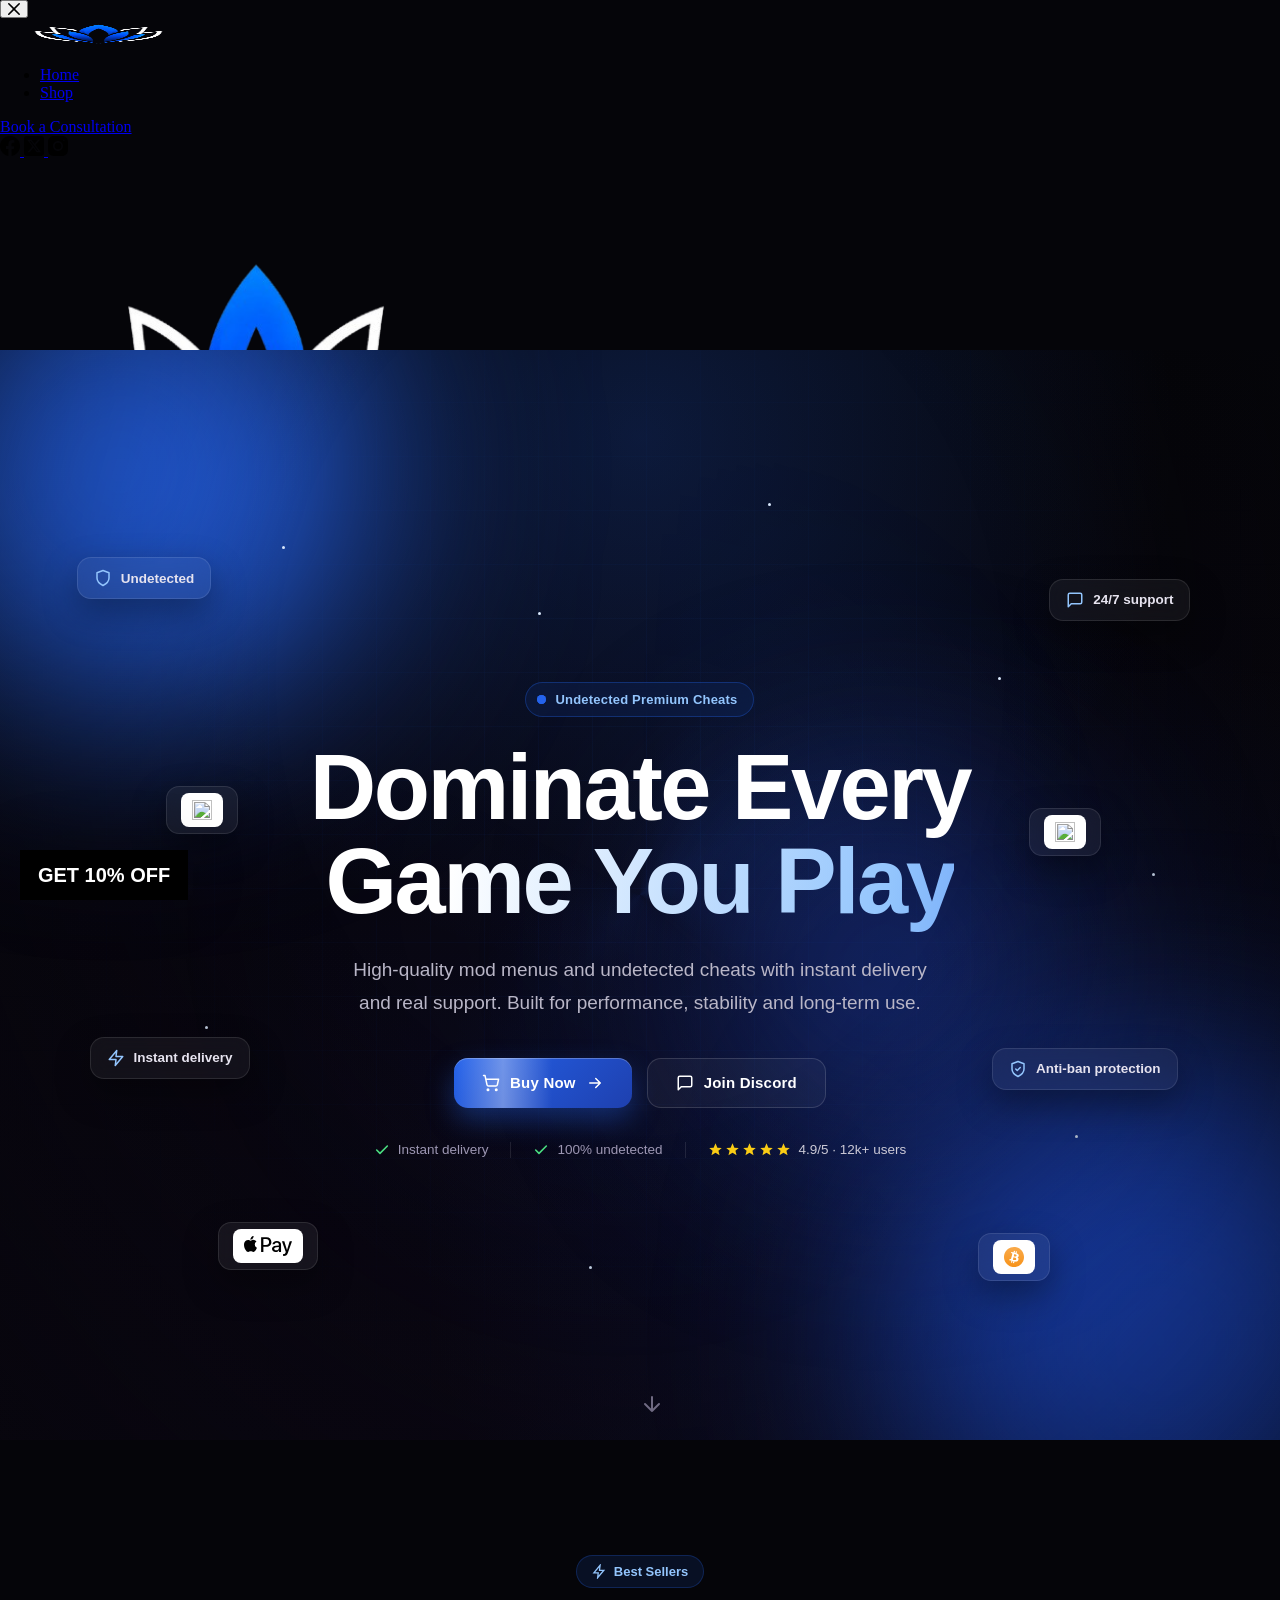
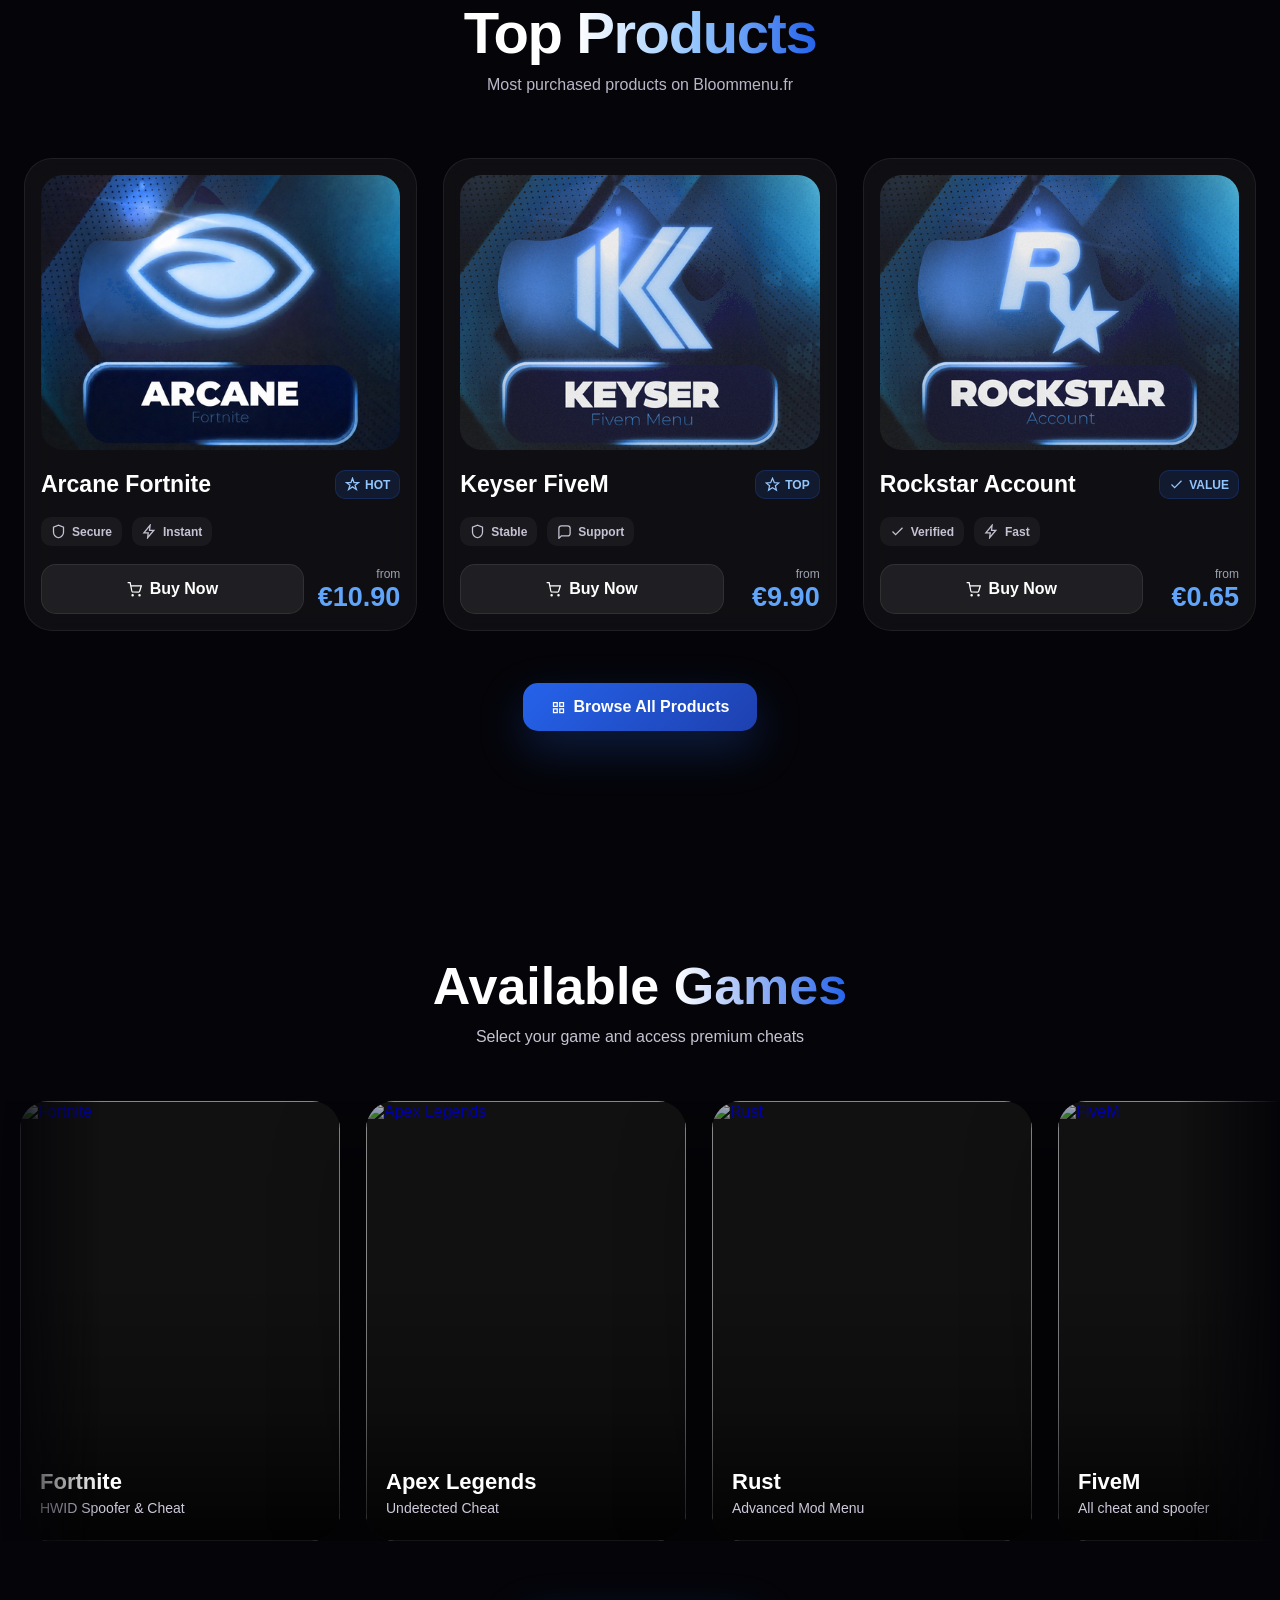
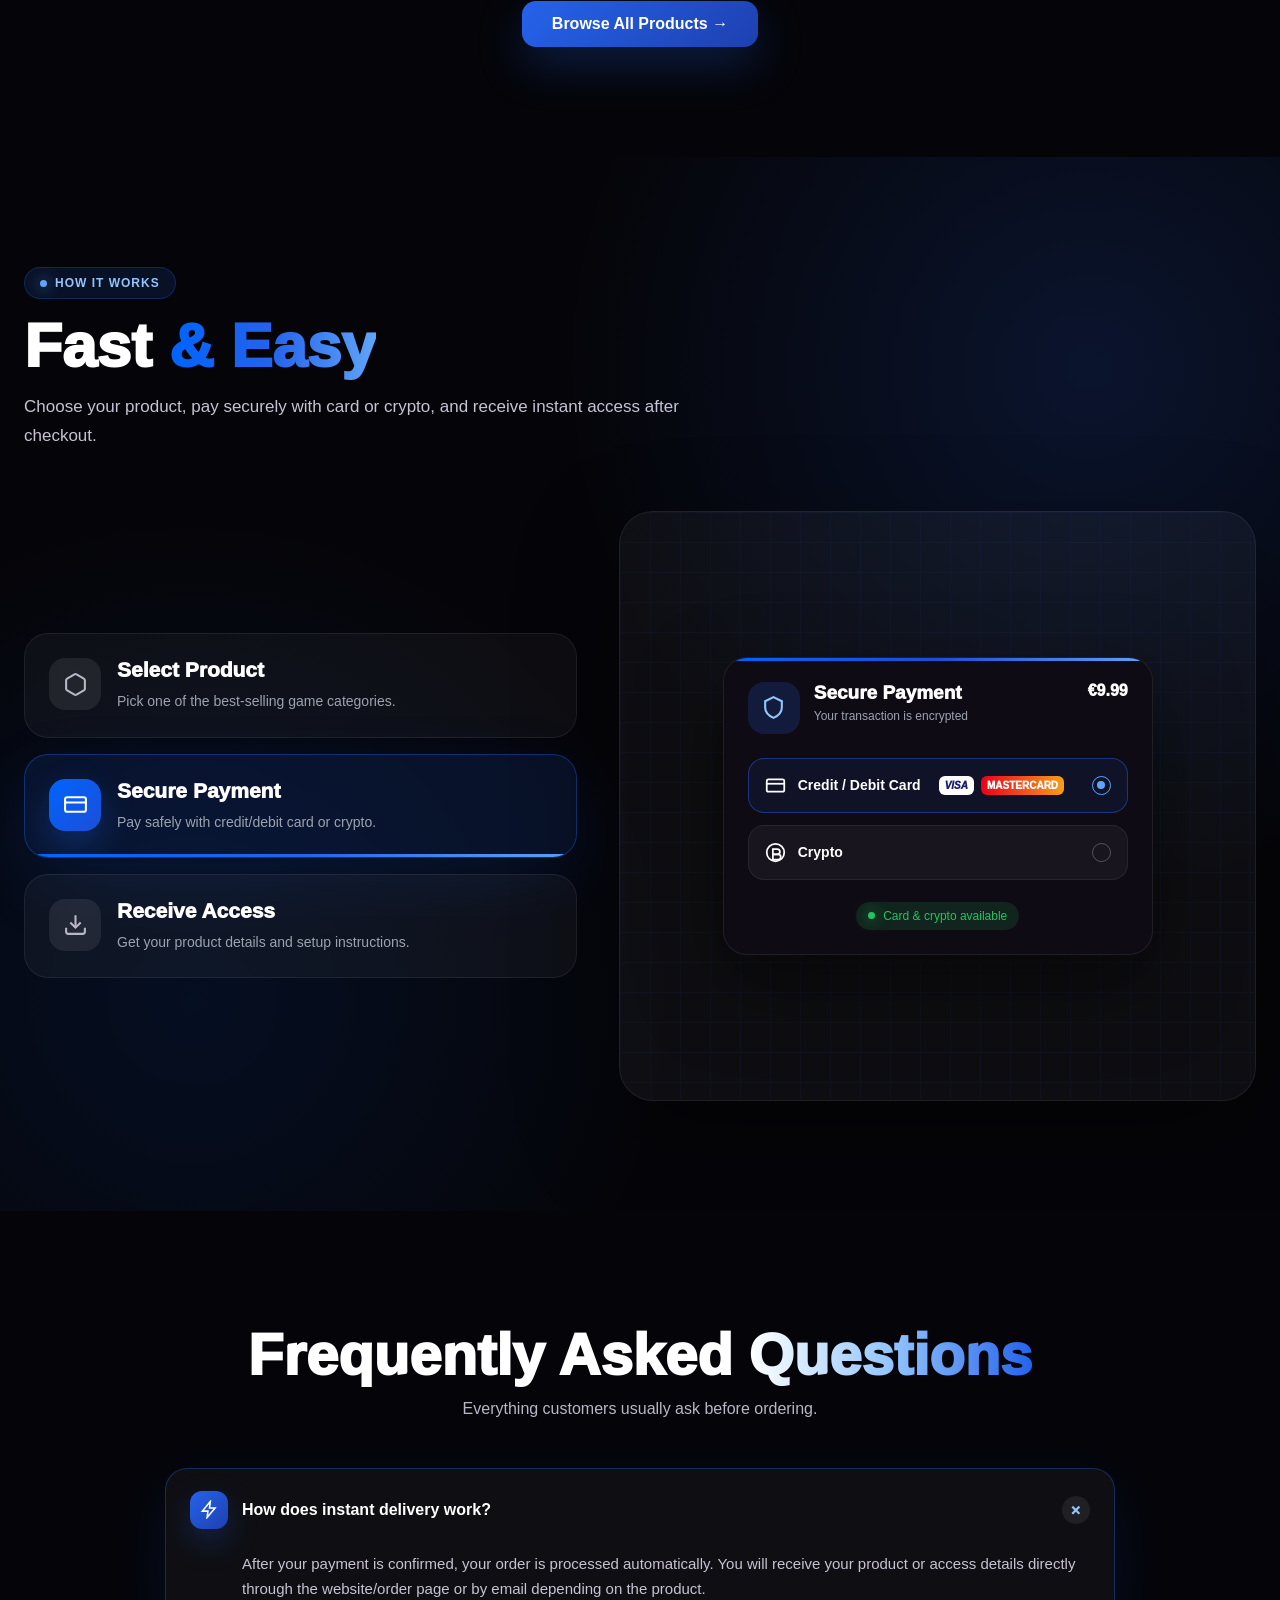
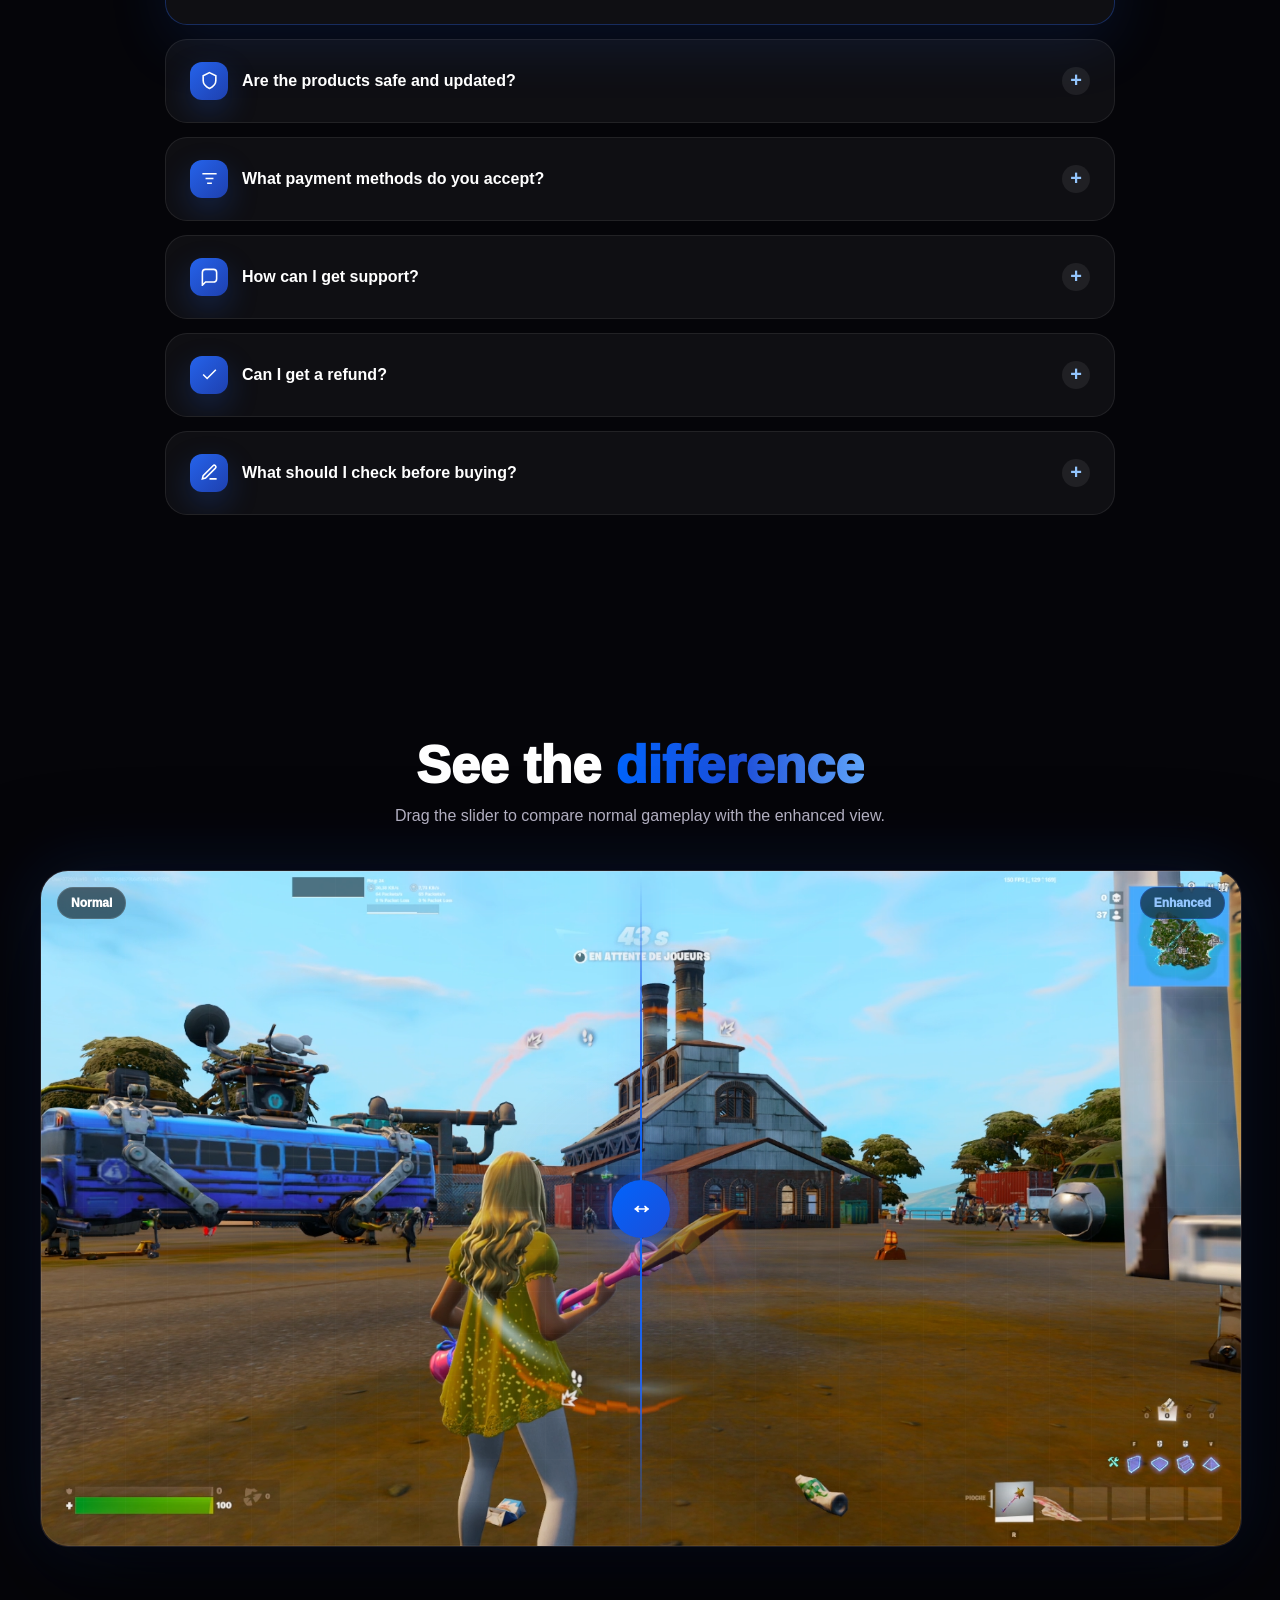
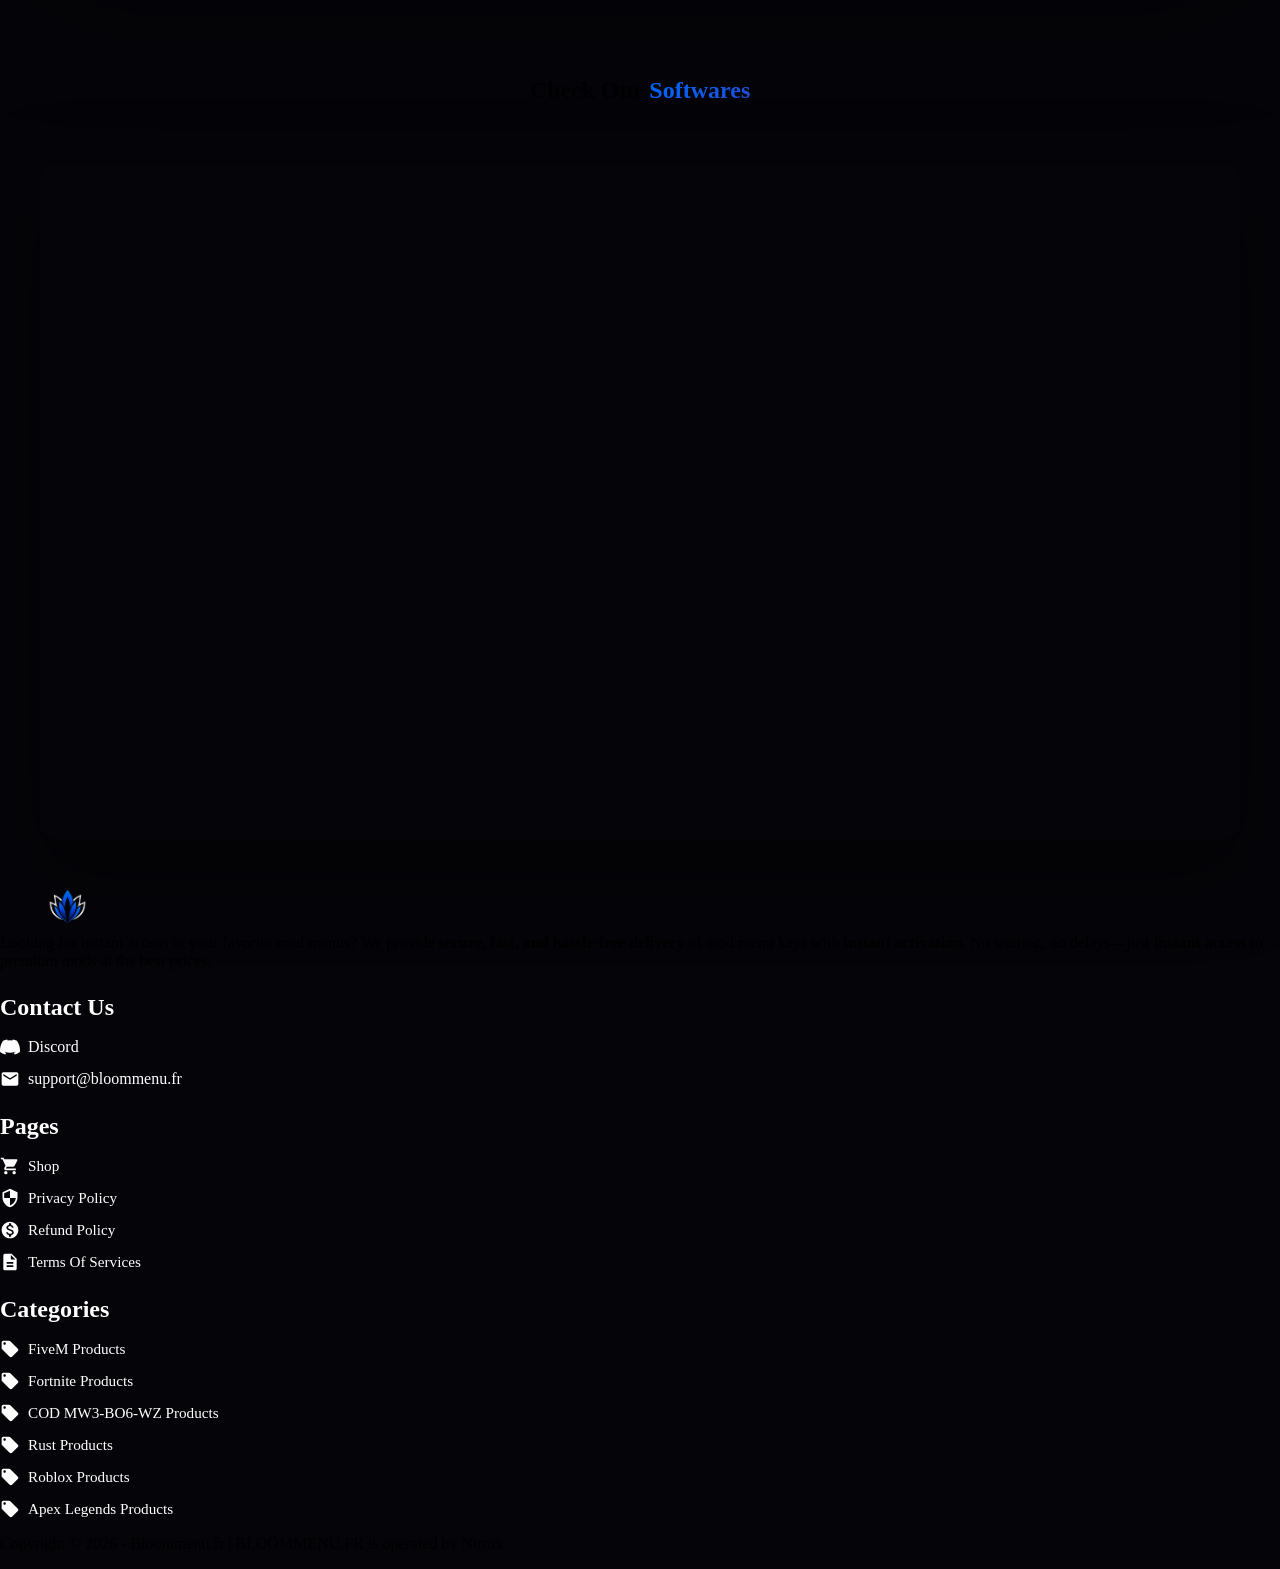
==== commit 3e7cef7b: "Add files via upload" ====
--- a/index.html
+++ b/index.html
@@ -1,335 +1,941 @@
-<!DOCTYPE html>
-<html lang="fr">
-<head>
-<meta charset="UTF-8">
-<meta name="viewport" content="width=device-width, initial-scale=1">
-<title>Bloommenu.fr — Cheats & mod menus premium</title>
-<link rel="icon" type="image/x-icon" href="/favicon.ico"><link rel="icon" type="image/png" sizes="32x32" href="/favicon-32.png"><link rel="apple-touch-icon" href="/apple-touch-icon.png">
-<meta name="description" content="Cheats et mod menus indétectables pour Fortnite, Apex, COD, Rust, Roblox et FiveM. Livraison instantanée, paiement sécurisé, support 24/7.">
-<link rel="canonical" href="https://bloommenu.fr/">
-<meta property="og:title" content="Bloommenu.fr — Cheats & mod menus premium">
-<meta property="og:description" content="Cheats et mod menus indétectables. Livraison instantanée, paiement sécurisé, support 24/7.">
-<meta property="og:type" content="website">
-<meta property="og:url" content="https://bloommenu.fr/">
-<meta property="og:image" content="images/embedded_9a444cec50.png">
-<style>
-  * { box-sizing: border-box; }
-
-  body {
-    margin: 0;
-    background: #0b0b12;
-    color: #fff;
-    font-family: Arial, Helvetica, sans-serif;
+<html dir="ltr" lang="en-US" prefix="og: https://ogp.me/ns#"><head><meta charset="UTF-8"><meta name="viewport" content="width=device-width, initial-scale=1, maximum-scale=5, viewport-fit=cover"><link rel="profile" href="https://gmpg.org/xfn/11"><title>Home - Bloommenu.fr</title><meta name="description" content="⚡Discover premium gaming tools and products at Bloommenu.fr. Enjoy secure checkout, affordable prices, instant access, and trusted 24/7 support."><meta name="robots" content="max-image-preview:large"><meta name="google-site-verification" content="AHoZfzETiC8fMDCpMg6en6DR1Y6KQBnKdW4vF7eI1Hw"><link rel="canonical" href="https://bloommenu.fr/"><meta name="generator" content="All in One SEO (AIOSEO) 4.9.7.2"><meta property="og:locale" content="en_US"><meta property="og:site_name" content="Bloommenu.fr -"><meta property="og:type" content="website"><meta property="og:title" content="Home - Bloommenu.fr"><meta property="og:description" content="⚡Discover premium gaming tools and products at Bloommenu.fr. Enjoy secure checkout, affordable prices, instant access, and trusted 24/7 support."><meta property="og:url" content="https://bloommenu.fr/"><meta property="og:image" content="images/embedded_9a444cec50.png"><meta property="og:image:secure_url" content="images/embedded_9a444cec50.png"><meta property="og:image:width" content="512"><meta property="og:image:height" content="512"><meta name="twitter:card" content="summary_large_image"><meta name="twitter:title" content="Home - Bloommenu.fr"><meta name="twitter:description" content="⚡Discover premium gaming tools and products at Bloommenu.fr. Enjoy secure checkout, affordable prices, instant access, and trusted 24/7 support."><meta name="twitter:image" content="https://yenbshop.com/wp-content/uploads/2025/02/logopng2_by_slimarts.png"> <script async="" src="https://chimpstatic.com/mcjs-connected/js/users/1022fe8336d22c2f311c9777c/d0cf03e151ee2f0ea3c5e8d8c.js"></script><script type="application/ld+json" class="aioseo-schema">{"@context":"https:\/\/schema.org","@graph":[{"@type":"BreadcrumbList","@id":"https:\/\/bloommenu.fr\/#breadcrumblist","itemListElement":[{"@type":"ListItem","@id":"https:\/\/bloommenu.fr#listItem","position":1,"name":"Home"}]},{"@type":"Organization","@id":"https:\/\/bloommenu.fr\/#organization","name":"Bloommenu.fr","url":"https:\/\/bloommenu.fr\/","logo":{"@type":"ImageObject","url":"https:\/\/yenbshop.com\/wp-content\/uploads\/2025\/02\/cropped-logopng2_by_slimarts.png","@id":"https:\/\/bloommenu.fr\/#organizationLogo","width":512,"height":512},"image":{"@id":"https:\/\/bloommenu.fr\/#organizationLogo"}},{"@type":"WebPage","@id":"https:\/\/bloommenu.fr\/#webpage","url":"https:\/\/bloommenu.fr\/","name":"Home - Bloommenu.fr","description":"\u26a1Discover premium gaming tools and products at Bloommenu.fr. Enjoy secure checkout, affordable prices, instant access, and trusted 24\/7 support.","inLanguage":"en-US","isPartOf":{"@id":"https:\/\/bloommenu.fr\/#website"},"breadcrumb":{"@id":"https:\/\/bloommenu.fr\/#breadcrumblist"},"image":{"@type":"ImageObject","url":"https:\/\/yenbshop.com\/wp-content\/uploads\/2025\/02\/cropped-logopng2_by_slimarts.png","@id":"https:\/\/bloommenu.fr\/#mainImage","width":512,"height":512},"primaryImageOfPage":{"@id":"https:\/\/bloommenu.fr\/#mainImage"},"datePublished":"2024-08-10T07:32:11+01:00","dateModified":"2026-06-29T02:35:48+01:00"},{"@type":"WebSite","@id":"https:\/\/bloommenu.fr\/#website","url":"https:\/\/bloommenu.fr\/","name":"Bloommenu.fr","inLanguage":"en-US","publisher":{"@id":"https:\/\/bloommenu.fr\/#organization"}}]}</script>  <script>window._wca = window._wca || [];</script> <link rel="dns-prefetch" href="//static.klaviyo.com"><link rel="dns-prefetch" href="//stats.wp.com"><link rel="alternate" type="application/rss+xml" title="Bloommenu.fr » Feed" href="https://bloommenu.fr/feed/"><link rel="alternate" type="application/rss+xml" title="Bloommenu.fr » Comments Feed" href="https://bloommenu.fr/comments/feed/"><link rel="alternate" title="oEmbed (JSON)" type="application/json+oembed" href="https://yenbshop.com/wp-json/oembed/1.0/embed?url=https%3A%2F%2Fbloommenu.fr%2F"><link rel="alternate" title="oEmbed (XML)" type="text/xml+oembed" href="https://yenbshop.com/wp-json/oembed/1.0/embed?url=https%3A%2F%2Fbloommenu.fr%2F&amp;format=xml">
+ <script src="//www.googletagmanager.com/gtag/js?id=G-Z1GEL5NGDD" data-cfasync="false" data-wpfc-render="false" async=""></script> <script data-cfasync="false" data-wpfc-render="false">var mi_version = '10.2.2';
+				var mi_track_user = true;
+				var mi_no_track_reason = '';
+								var MonsterInsightsDefaultLocations = {"page_location":"https:\/\/bloommenu.fr\/"};
+								if ( typeof MonsterInsightsPrivacyGuardFilter === 'function' ) {
+					var MonsterInsightsLocations = (typeof MonsterInsightsExcludeQuery === 'object') ? MonsterInsightsPrivacyGuardFilter( MonsterInsightsExcludeQuery ) : MonsterInsightsPrivacyGuardFilter( MonsterInsightsDefaultLocations );
+				} else {
+					var MonsterInsightsLocations = (typeof MonsterInsightsExcludeQuery === 'object') ? MonsterInsightsExcludeQuery : MonsterInsightsDefaultLocations;
+				}
+
+								var disableStrs = [
+										'ga-disable-G-Z1GEL5NGDD',
+									];
+
+				/* Function to detect opted out users */
+				function __gtagTrackerIsOptedOut() {
+					for (var index = 0; index < disableStrs.length; index++) {
+						if (document.cookie.indexOf(disableStrs[index] + '=true') > -1) {
+							return true;
+						}
+					}
+
+					return false;
+				}
+
+				/* Disable tracking if the opt-out cookie exists. */
+				if (__gtagTrackerIsOptedOut()) {
+					for (var index = 0; index < disableStrs.length; index++) {
+						window[disableStrs[index]] = true;
+					}
+				}
+
+				/* Opt-out function */
+				function __gtagTrackerOptout() {
+					for (var index = 0; index < disableStrs.length; index++) {
+						document.cookie = disableStrs[index] + '=true; expires=Thu, 31 Dec 2099 23:59:59 UTC; path=/';
+						window[disableStrs[index]] = true;
+					}
+				}
+
+				if ('undefined' === typeof gaOptout) {
+					function gaOptout() {
+						__gtagTrackerOptout();
+					}
+				}
+								window.dataLayer = window.dataLayer || [];
+
+				window.MonsterInsightsDualTracker = {
+					helpers: {},
+					trackers: {},
+				};
+				if (mi_track_user) {
+					function __gtagDataLayer() {
+						dataLayer.push(arguments);
+					}
+
+					function __gtagTracker(type, name, parameters) {
+						if (!parameters) {
+							parameters = {};
+						}
+
+						if (parameters.send_to) {
+							__gtagDataLayer.apply(null, arguments);
+							return;
+						}
+
+						if (type === 'event') {
+														parameters.send_to = monsterinsights_frontend.v4_id;
+							var hookName = name;
+							if (typeof parameters['event_category'] !== 'undefined') {
+								hookName = parameters['event_category'] + ':' + name;
+							}
+
+							if (typeof MonsterInsightsDualTracker.trackers[hookName] !== 'undefined') {
+								MonsterInsightsDualTracker.trackers[hookName](parameters);
+							} else {
+								__gtagDataLayer('event', name, parameters);
+							}
+							
+						} else {
+							__gtagDataLayer.apply(null, arguments);
+						}
+					}
+
+					__gtagTracker('js', new Date());
+					__gtagTracker('set', {
+						'developer_id.dZGIzZG': true,
+											});
+					if ( MonsterInsightsLocations.page_location ) {
+						__gtagTracker('set', MonsterInsightsLocations);
+					}
+										__gtagTracker('config', 'G-Z1GEL5NGDD', {"forceSSL":"true","link_attribution":"true"} );
+										window.gtag = __gtagTracker;										(function () {
+						/* https://developers.google.com/analytics/devguides/collection/analyticsjs/ */
+						/* ga and __gaTracker compatibility shim. */
+						var noopfn = function () {
+							return null;
+						};
+						var newtracker = function () {
+							return new Tracker();
+						};
+						var Tracker = function () {
+							return null;
+						};
+						var p = Tracker.prototype;
+						p.get = noopfn;
+						p.set = noopfn;
+						p.send = function () {
+							var args = Array.prototype.slice.call(arguments);
+							args.unshift('send');
+							__gaTracker.apply(null, args);
+						};
+						var __gaTracker = function () {
+							var len = arguments.length;
+							if (len === 0) {
+								return;
+							}
+							var f = arguments[len - 1];
+							if (typeof f !== 'object' || f === null || typeof f.hitCallback !== 'function') {
+								if ('send' === arguments[0]) {
+									var hitConverted, hitObject = false, action;
+									if ('event' === arguments[1]) {
+										if ('undefined' !== typeof arguments[3]) {
+											hitObject = {
+												'eventAction': arguments[3],
+												'eventCategory': arguments[2],
+												'eventLabel': arguments[4],
+												'value': arguments[5] ? arguments[5] : 1,
+											}
+										}
+									}
+									if ('pageview' === arguments[1]) {
+										if ('undefined' !== typeof arguments[2]) {
+											hitObject = {
+												'eventAction': 'page_view',
+												'page_path': arguments[2],
+											}
+										}
+									}
+									if (typeof arguments[2] === 'object') {
+										hitObject = arguments[2];
+									}
+									if (typeof arguments[5] === 'object') {
+										Object.assign(hitObject, arguments[5]);
+									}
+									if ('undefined' !== typeof arguments[1].hitType) {
+										hitObject = arguments[1];
+										if ('pageview' === hitObject.hitType) {
+											hitObject.eventAction = 'page_view';
+										}
+									}
+									if (hitObject) {
+										action = 'timing' === arguments[1].hitType ? 'timing_complete' : hitObject.eventAction;
+										hitConverted = mapArgs(hitObject);
+										__gtagTracker('event', action, hitConverted);
+									}
+								}
+								return;
+							}
+
+							function mapArgs(args) {
+								var arg, hit = {};
+								var gaMap = {
+									'eventCategory': 'event_category',
+									'eventAction': 'event_action',
+									'eventLabel': 'event_label',
+									'eventValue': 'event_value',
+									'nonInteraction': 'non_interaction',
+									'timingCategory': 'event_category',
+									'timingVar': 'name',
+									'timingValue': 'value',
+									'timingLabel': 'event_label',
+									'page': 'page_path',
+									'location': 'page_location',
+									'title': 'page_title',
+									'referrer' : 'page_referrer',
+								};
+								for (arg in args) {
+																		if (!(!args.hasOwnProperty(arg) || !gaMap.hasOwnProperty(arg))) {
+										hit[gaMap[arg]] = args[arg];
+									} else {
+										hit[arg] = args[arg];
+									}
+								}
+								return hit;
+							}
+
+							try {
+								f.hitCallback();
+							} catch (ex) {
+							}
+						};
+						__gaTracker.create = newtracker;
+						__gaTracker.getByName = newtracker;
+						__gaTracker.getAll = function () {
+							return [];
+						};
+						__gaTracker.remove = noopfn;
+						__gaTracker.loaded = true;
+						window['__gaTracker'] = __gaTracker;
+					})();
+									} else {
+										console.log("");
+					(function () {
+						function __gtagTracker() {
+							return null;
+						}
+
+						window['__gtagTracker'] = __gtagTracker;
+						window['gtag'] = __gtagTracker;
+					})();
+									}</script> <link data-optimized="1" rel="stylesheet" id="blocksy-dynamic-global-css" href="https://yenbshop.com/wp-content/litespeed/css/a74c40a6a7b5ffb48c8deff5e22a430e.css?ver=9700e" media="all"><link data-optimized="1" rel="stylesheet" id="mailchimp-sms-consent-style-css" href="https://yenbshop.com/wp-content/litespeed/css/466732899e85b582ceae4ac6c5e4dc1b.css?ver=41484" media="all"><link data-optimized="1" rel="stylesheet" id="jetpack-forms-layout-css" href="https://yenbshop.com/wp-content/litespeed/css/7824a1f6d80e3a41abaa2ff33ddee290.css?ver=09063" media="all"><link data-optimized="1" rel="stylesheet" id="aioseo/css/src/vue/standalone/blocks/table-of-contents/global.scss-css" href="https://yenbshop.com/wp-content/litespeed/css/397f37fc8cbbda4e5958dbf3bb9e205e.css?ver=fb616" media="all"><link data-optimized="1" rel="stylesheet" id="mediaelement-css" href="https://yenbshop.com/wp-content/litespeed/css/9838aa00dc66c0407f12b000dc149506.css?ver=1a874" media="all"><link data-optimized="1" rel="stylesheet" id="wp-mediaelement-css" href="https://yenbshop.com/wp-content/litespeed/css/595892830c8a9aac03f0b72174f9419e.css?ver=803f6" media="all"><link data-optimized="1" rel="stylesheet" id="da-wp-swiper-slides-frontend-css" href="https://yenbshop.com/wp-content/litespeed/css/505fe71b50d2ee5b40e8e8dae650dca7.css?ver=73ce8" media="all"><link data-optimized="1" rel="stylesheet" id="pll-login-style-css" href="https://yenbshop.com/wp-content/litespeed/css/92e5c9a0961c61bb20758d6f8b71dd0e.css?ver=3ea6f" media="all"><link data-optimized="1" rel="stylesheet" id="yith_wcbm_badge_style-css" href="https://yenbshop.com/wp-content/litespeed/css/3ecbb5130b07ef8b1deff6d65558345a.css?ver=3e676" media="all"><link data-optimized="1" rel="stylesheet" id="yith-gfont-open-sans-css" href="https://yenbshop.com/wp-content/litespeed/css/b17f7e850ec3c074833b7f076c60fa22.css?ver=31af4" media="all"><link data-optimized="1" rel="stylesheet" id="ct-main-styles-css" href="https://yenbshop.com/wp-content/litespeed/css/3b09fd9f537fc896d19ec5a7710647bc.css?ver=103a2" media="all"><link data-optimized="1" rel="stylesheet" id="ct-woocommerce-styles-css" href="https://yenbshop.com/wp-content/litespeed/css/196ec969d74df285a340129c83f0ea12.css?ver=bb6c9" media="all"><link data-optimized="1" rel="stylesheet" id="ct-elementor-styles-css" href="https://yenbshop.com/wp-content/litespeed/css/40554feaa148928b154f856a05c2144f.css?ver=0de41" media="all"><link data-optimized="1" rel="stylesheet" id="ct-elementor-woocommerce-styles-css" href="https://yenbshop.com/wp-content/litespeed/css/9efa8ea063af5f762ffc12a7518aa415.css?ver=559ed" media="all"><link data-optimized="1" rel="stylesheet" id="ct-wpforms-styles-css" href="https://yenbshop.com/wp-content/litespeed/css/fdb34201671871bad31e8648b63faf89.css?ver=589e9" media="all"><link data-optimized="1" rel="stylesheet" id="elementor-frontend-css" href="https://yenbshop.com/wp-content/litespeed/css/3fc44c8552bfdd1d276a973acc484d02.css?ver=abdc1" media="all"><link data-optimized="1" rel="stylesheet" id="elementor-post-1216-css" href="https://yenbshop.com/wp-content/litespeed/css/67c70be98e7789fabe8aaa7516a602d7.css?ver=99eb0" media="all"><link data-optimized="1" rel="stylesheet" id="widget-spacer-css" href="https://yenbshop.com/wp-content/litespeed/css/4f16baa6f61fec7b74f4a6469f85a13d.css?ver=1ff56" media="all"><link data-optimized="1" rel="stylesheet" id="elementor-post-614-css" href="https://yenbshop.com/wp-content/litespeed/css/098c448c768c54abb723b7f7cced29c8.css?ver=13c9f" media="all"><link data-optimized="1" rel="stylesheet" id="blocksy-companion-header-account-styles-css" href="https://yenbshop.com/wp-content/litespeed/css/f4df05d7a60c38e5e2b6a8c8cd20010f.css?ver=00bcb" media="all"><link data-optimized="1" rel="stylesheet" id="wpr-text-animations-css-css" href="https://yenbshop.com/wp-content/litespeed/css/440381008b6f0ee5eb110838e3edb8c1.css?ver=58e8e" media="all"><link data-optimized="1" rel="stylesheet" id="wpr-addons-css-css" href="https://yenbshop.com/wp-content/litespeed/css/8987b06d5946a074716e228829426a83.css?ver=6616c" media="all"><link data-optimized="1" rel="stylesheet" id="font-awesome-5-all-css" href="https://yenbshop.com/wp-content/litespeed/css/2797c162e25bd99ae6f858aaed36666c.css?ver=b4de2" media="all"><link data-optimized="1" rel="stylesheet" id="elementor-gf-local-roboto-css" href="https://yenbshop.com/wp-content/litespeed/css/973fd750c2f7b9a9eab38eeefced756b.css?ver=8230a" media="all"><link data-optimized="1" rel="stylesheet" id="elementor-gf-local-robotoslab-css" href="https://yenbshop.com/wp-content/litespeed/css/1e92122248d4abcd78e4ae9398eb1d34.css?ver=c44da" media="all"> <script src="https://yenbshop.com/wp-content/plugins/google-analytics-for-wordpress/assets/js/frontend-gtag.min.js?ver=10.2.2" id="monsterinsights-frontend-script-js" async="" data-wp-strategy="async"></script> <script data-cfasync="false" data-wpfc-render="false" id="monsterinsights-frontend-script-js-extra">var monsterinsights_frontend = {"js_events_tracking":"true","download_extensions":"doc,pdf,ppt,zip,xls,docx,pptx,xlsx","inbound_paths":"[{\"path\":\"\\\/go\\\/\",\"label\":\"affiliate\"},{\"path\":\"\\\/recommend\\\/\",\"label\":\"affiliate\"}]","home_url":"https:\/\/bloommenu.fr","hash_tracking":"false","v4_id":"G-Z1GEL5NGDD"};</script> <script data-cfasync="false" src="https://yenbshop.com/wp-includes/js/jquery/jquery.min.js?ver=3.7.1" id="jquery-core-js"></script> <script data-cfasync="false" src="https://yenbshop.com/wp-includes/js/jquery/jquery-migrate.min.js?ver=3.4.1" id="jquery-migrate-js"></script> <script data-optimized="1" src="https://yenbshop.com/wp-content/litespeed/js/a7d0521eaa88b2decf1fef8058a9388a.js?ver=5766b" id="wc-jquery-blockui-js" defer="" data-wp-strategy="defer"></script> <script id="wc-add-to-cart-js-extra">var wc_add_to_cart_params = {"ajax_url":"/wp-admin/admin-ajax.php","wc_ajax_url":"/?wc-ajax=%%endpoint%%","i18n_view_cart":"View cart","cart_url":"https://bloommenu.fr/cart/","is_cart":"","cart_redirect_after_add":"no"};
+//# sourceURL=wc-add-to-cart-js-extra</script> <script data-optimized="1" src="https://yenbshop.com/wp-content/litespeed/js/a2e816779db8de34265a344088ab8573.js?ver=168ae" id="wc-add-to-cart-js" defer="" data-wp-strategy="defer"></script> <script data-optimized="1" src="https://yenbshop.com/wp-content/litespeed/js/213a37ddd89373e3c717aad7f71df3d6.js?ver=c0e0f" id="wc-js-cookie-js" defer="" data-wp-strategy="defer"></script> <script id="woocommerce-js-extra">var woocommerce_params = {"ajax_url":"/wp-admin/admin-ajax.php","wc_ajax_url":"/?wc-ajax=%%endpoint%%","i18n_password_show":"Show password","i18n_password_hide":"Hide password"};
+//# sourceURL=woocommerce-js-extra</script> <script data-optimized="1" src="https://yenbshop.com/wp-content/litespeed/js/6151b991dc727a7abee0ab1d46d24b6e.js?ver=8ac87" id="woocommerce-js" defer="" data-wp-strategy="defer"></script> <script data-optimized="1" src="https://yenbshop.com/wp-content/litespeed/js/f2ac6fb457f9ae92064ded426cf4f361.js?ver=732ca" id="da-wp-swiper-slides-frontend-js"></script> <script id="wc-cart-fragments-js-extra">var wc_cart_fragments_params = {"ajax_url":"/wp-admin/admin-ajax.php","wc_ajax_url":"/?wc-ajax=%%endpoint%%","cart_hash_key":"wc_cart_hash_c51d4ca865d8d55c61858094d50ec450","fragment_name":"wc_fragments_c51d4ca865d8d55c61858094d50ec450","request_timeout":"5000"};
+//# sourceURL=wc-cart-fragments-js-extra</script> <script data-optimized="1" src="https://yenbshop.com/wp-content/litespeed/js/28b63a9a43211cabd0f581680587d669.js?ver=d7141" id="wc-cart-fragments-js" defer="" data-wp-strategy="defer"></script> <script src="https://stats.wp.com/s-202627.js" id="woocommerce-analytics-js" defer="" data-wp-strategy="defer"></script> <script id="wc-settings-dep-in-header-js-after">console.warn( "Scripts that have a dependency on [wc-settings, wc-blocks-checkout] must be loaded in the footer, klaviyo-klaviyo-checkout-block-editor-script was registered to load in the header, but has been switched to load in the footer instead. See https://github.com/woocommerce/woocommerce-gutenberg-products-block/pull/5059" );
+console.warn( "Scripts that have a dependency on [wc-settings, wc-blocks-checkout] must be loaded in the footer, klaviyo-klaviyo-checkout-block-view-script was registered to load in the header, but has been switched to load in the footer instead. See https://github.com/woocommerce/woocommerce-gutenberg-products-block/pull/5059" );
+//# sourceURL=wc-settings-dep-in-header-js-after</script> <link rel="https://api.w.org/" href="https://yenbshop.com/wp-json/"><link rel="alternate" title="JSON" type="application/json" href="https://yenbshop.com/wp-json/wp/v2/pages/614"><link rel="EditURI" type="application/rsd+xml" title="RSD" href="https://yenbshop.com/xmlrpc.php?rsd"><meta name="generator" content="WordPress 6.9.4"><meta name="generator" content="WooCommerce 10.7.0"><link rel="shortlink" href="https://bloommenu.fr/"><noscript><link rel='stylesheet' href='https://yenbshop.com/wp-content/themes/blocksy/static/bundle/no-scripts.min.css' type='text/css'></noscript><noscript></noscript><meta name="generator" content="Elementor 4.1.0; features: e_font_icon_svg, additional_custom_breakpoints; settings: css_print_method-external, google_font-enabled, font_display-auto"><link rel="icon" href="images/embedded_9a444cec50.png" sizes="32x32"><link rel="icon" href="images/embedded_9a444cec50.png" sizes="192x192"><link rel="apple-touch-icon" href="images/embedded_9a444cec50.png"><meta name="msapplication-TileImage" content="images/embedded_9a444cec50.png"><script async="" src="https://yenbshop.com/wp-content/plugins/blocksy-companion/static/bundle/sticky.js?ver=2.1.42"></script><script type="text/javascript" async="" src="https://static-tracking.klaviyo.com/onsite/js/build-preview/commit-c0d9b16967f58f331252de9ecbbfb5bdef792931/fender_analytics.f04cbabb6f4337a1a032.js?cb=2" crossorigin="anonymous"></script><script type="text/javascript" async="" src="https://static-tracking.klaviyo.com/onsite/js/build-preview/commit-c0d9b16967f58f331252de9ecbbfb5bdef792931/static.11af62fb4e32ef9947e4.js?cb=2" crossorigin="anonymous"></script><script type="text/javascript" async="" src="https://static-tracking.klaviyo.com/onsite/js/build-preview/commit-c0d9b16967f58f331252de9ecbbfb5bdef792931/vendors~static~in_app_forms~signup_forms~post_identification_sync~web_personalization~client_identity~server_side_cookies~reviews~telemetry~customerHubRoot~contentBlocks~embeddedIntegrationBlocks~favorites~faq~.94f857182c5ddf891ee0.js?cb=2" crossorigin="anonymous"></script><script type="text/javascript" async="" src="https://static.klaviyo.com/onsite/js/build-preview/commit-c0d9b16967f58f331252de9ecbbfb5bdef792931/runtime.99215ca2972e75714923.js?cb=2" crossorigin="anonymous"></script><script type="text/javascript" async="" src="https://static.klaviyo.com/onsite/js/build-preview/commit-c0d9b16967f58f331252de9ecbbfb5bdef792931/sharedUtils.889d7b9571232dd01372.js?cb=2" crossorigin="anonymous"></script><script type="text/javascript" async="" src="https://static.klaviyo.com/onsite/js/build-preview/commit-c0d9b16967f58f331252de9ecbbfb5bdef792931/vendors~in_app_forms~signup_forms~client_identity~telemetry~onsite-triggering-v2~.84f06bbcdc5310b095cd.js?cb=2" crossorigin="anonymous"></script><script type="text/javascript" async="" src="https://static.klaviyo.com/onsite/js/build-preview/commit-c0d9b16967f58f331252de9ecbbfb5bdef792931/vendors~in_app_forms~signup_forms~reviews~atlas~product_recommendations.cb17e1c10db346b210dc.js?cb=2" crossorigin="anonymous"></script><script type="text/javascript" async="" src="https://static.klaviyo.com/onsite/js/build-preview/commit-c0d9b16967f58f331252de9ecbbfb5bdef792931/vendors~in_app_forms~signup_forms.a899b049d575de74ade1.js?cb=2" crossorigin="anonymous"></script><script type="text/javascript" async="" src="https://static.klaviyo.com/onsite/js/build-preview/commit-c0d9b16967f58f331252de9ecbbfb5bdef792931/default~in_app_forms~signup_forms.231f2164c355b41acf64.js?cb=2" crossorigin="anonymous"></script><script type="text/javascript" async="" src="https://static.klaviyo.com/onsite/js/build-preview/commit-c0d9b16967f58f331252de9ecbbfb5bdef792931/signup_forms.1827f3087206af47b094.js?cb=2" crossorigin="anonymous"></script><script type="text/javascript" async="" src="https://static-tracking.klaviyo.com/onsite/js/build-preview/commit-c0d9b16967f58f331252de9ecbbfb5bdef792931/post_identification_sync.968f0a1bbd6d33eb9c36.js?cb=2" crossorigin="anonymous"></script><script type="text/javascript" async="" src="https://static.klaviyo.com/onsite/js/build-preview/commit-c0d9b16967f58f331252de9ecbbfb5bdef792931/event_adapter.f4a04fcdb8e205893e28.js?cb=2" crossorigin="anonymous"></script><script type="text/javascript" async="" src="https://static-tracking.klaviyo.com/onsite/js/build-preview/commit-c0d9b16967f58f331252de9ecbbfb5bdef792931/telemetry.5f4af760c1426f838ca5.js?cb=2" crossorigin="anonymous"></script><link rel="stylesheet" type="text/css" href="https://static.klaviyo.com/onsite/js/build-preview/commit-c0d9b16967f58f331252de9ecbbfb5bdef792931/532.0e7e190ea756de832333.css" crossorigin="anonymous"><link rel="stylesheet" href="style.css">
+</head><body class="home wp-singular page-template-default page page-id-614 wp-custom-logo wp-embed-responsive wp-theme-blocksy wp-child-theme-blocksy-child theme-blocksy woocommerce-js yith-wcbm-theme-blocksy elementor-default elementor-kit-1216 elementor-page elementor-page-614 ct-elementor-default-template e--ua-blink e--ua-chrome e--ua-webkit" data-link="type-2" data-prefix="single_page" data-header="type-1:sticky" data-footer="type-1" itemscope="itemscope" itemtype="https://schema.org/WebPage" data-elementor-device-mode="mobile"><a class="skip-link screen-reader-text" href="#main">Skip to content</a><div class="ct-drawer-canvas" data-location="start"><div id="offcanvas" class="ct-panel ct-header" data-behaviour="modal" role="dialog" aria-label="Offcanvas modal" inert=""><div class="ct-panel-actions">
+<button class="ct-toggle-close" data-type="type-1" aria-label="Close drawer">
+<svg class="ct-icon" width="12" height="12" viewBox="0 0 15 15"><path d="M1 15a1 1 0 01-.71-.29 1 1 0 010-1.41l5.8-5.8-5.8-5.8A1 1 0 011.7.29l5.8 5.8 5.8-5.8a1 1 0 011.41 1.41l-5.8 5.8 5.8 5.8a1 1 0 01-1.41 1.41l-5.8-5.8-5.8 5.8A1 1 0 011 15z"></path></svg>
+</button></div><div class="ct-panel-content" data-device="desktop"><div class="ct-panel-content-inner"></div></div><div class="ct-panel-content" data-device="mobile"><div class="ct-panel-content-inner">
+<a href="https://bloommenu.fr/" class="site-logo-container" data-id="offcanvas-logo" rel="home" itemprop="url">
+<img data-lazyloaded="1" src="data:image/svg+xml;base64," width="197" height="32" data-src="images/embedded_9a444cec50.png" class="default-logo" alt="Bloommenu.fr" decoding="async"><noscript><img width="197" height="32" src="images/embedded_9a444cec50.png" class="default-logo" alt="Bloommenu.fr" decoding="async" /></noscript>	</a><nav class="mobile-menu menu-container" data-id="mobile-menu" data-interaction="click" data-toggle-type="type-1" data-submenu-dots="yes" aria-label="Main Menu"><ul id="menu-main-menu-1" class=""><li class="menu-item menu-item-type-post_type menu-item-object-page menu-item-home current-menu-item page_item page-item-614 current_page_item menu-item-1240"><a href="https://bloommenu.fr/" aria-current="page" class="ct-menu-link">Home</a></li><li class="menu-item menu-item-type-post_type menu-item-object-page menu-item-43621"><a href="https://bloommenu.fr/shop/" class="ct-menu-link">Shop</a></li></ul></nav><div class="ct-header-cta" data-id="button">
+<a href="https://startersites.io/blocksy/consultant/contact/" class="ct-button" data-size="large" aria-label="Book a Consultation">
+Book a Consultation	</a></div><div class="ct-header-socials " data-id="socials"><div class="ct-social-box" data-color="custom" data-icon-size="custom" data-icons-type="rounded:solid">
+<a href="#" data-network="facebook" aria-label="Facebook">
+<span class="ct-icon-container">
+<svg width="20px" height="20px" viewBox="0 0 20 20" aria-hidden="true">
+<path d="M20,10.1c0-5.5-4.5-10-10-10S0,4.5,0,10.1c0,5,3.7,9.1,8.4,9.9v-7H5.9v-2.9h2.5V7.9C8.4,5.4,9.9,4,12.2,4c1.1,0,2.2,0.2,2.2,0.2v2.5h-1.3c-1.2,0-1.6,0.8-1.6,1.6v1.9h2.8L13.9,13h-2.3v7C16.3,19.2,20,15.1,20,10.1z"></path>
+</svg>
+</span>				</a>
+<a href="#" data-network="twitter" aria-label="X (Twitter)">
+<span class="ct-icon-container">
+<svg width="20px" height="20px" viewBox="0 0 20 20" aria-hidden="true">
+<path d="M2.9 0C1.3 0 0 1.3 0 2.9v14.3C0 18.7 1.3 20 2.9 20h14.3c1.6 0 2.9-1.3 2.9-2.9V2.9C20 1.3 18.7 0 17.1 0H2.9zm13.2 3.8L11.5 9l5.5 7.2h-4.3l-3.3-4.4-3.8 4.4H3.4l5-5.7-5.3-6.7h4.4l3 4 3.5-4h2.1zM14.4 15 6.8 5H5.6l7.7 10h1.1z"></path>
+</svg>
+</span>				</a>
+<a href="#" data-network="instagram" aria-label="Instagram">
+<span class="ct-icon-container">
+<svg width="20" height="20" viewBox="0 0 20 20" aria-hidden="true">
+<circle cx="10" cy="10" r="3.3"></circle>
+<path d="M14.2,0H5.8C2.6,0,0,2.6,0,5.8v8.3C0,17.4,2.6,20,5.8,20h8.3c3.2,0,5.8-2.6,5.8-5.8V5.8C20,2.6,17.4,0,14.2,0zM10,15c-2.8,0-5-2.2-5-5s2.2-5,5-5s5,2.2,5,5S12.8,15,10,15z M15.8,5C15.4,5,15,4.6,15,4.2s0.4-0.8,0.8-0.8s0.8,0.4,0.8,0.8S16.3,5,15.8,5z"></path>
+</svg>
+</span>				</a></div></div></div></div></div>
+<template id="ct-account-modal-template"><div id="account-modal" class="ct-panel" data-behaviour="modal" role="dialog" aria-label="Account modal" inert=""><div class="ct-panel-actions">
+<button class="ct-toggle-close" data-type="type-1" aria-label="Close account modal">
+<svg class="ct-icon" width="12" height="12" viewBox="0 0 15 15">
+<path d="M1 15a1 1 0 01-.71-.29 1 1 0 010-1.41l5.8-5.8-5.8-5.8A1 1 0 011.7.29l5.8 5.8 5.8-5.8a1 1 0 011.41 1.41l-5.8 5.8 5.8 5.8a1 1 0 01-1.41 1.41l-5.8-5.8-5.8 5.8A1 1 0 011 15z"></path>
+</svg>
+</button></div><div class="ct-panel-content"><div class="ct-account-modal"><ul><li class="active ct-login" tabindex="0">
+Login</li><li class="ct-register" tabindex="0">
+Sign Up</li></ul><div class="ct-account-forms"><div class="ct-login-form active"><form name="loginform" id="loginform" class="login" action="#" method="post"><p>
+<label for="user_login">Username or Email Address</label>
+<input type="text" name="log" id="user_login" class="input" value="" size="20" autocomplete="username" autocapitalize="off"></p><p>
+<label for="user_pass">Password</label>
+<span class="account-password-input">
+<input type="password" name="pwd" id="user_pass" class="input" value="" size="20" autocomplete="current-password" spellcheck="false">
+<span class="show-password-input"></span>
+</span></p><div style="margin: 5px 0 20px;"><p style="font-size: 14px;">
+Prove your humanity</p>
+<br>
+<label for="jetpack_protect_answer" style="vertical-align:super;">
+4 &nbsp; + &nbsp; 3 &nbsp; = &nbsp;				</label>
+<input type="number" id="jetpack_protect_answer" name="jetpack_protect_num" value="" size="2" style="width:50px;height:25px;vertical-align:middle;font-size:13px;" class="input">
+<input type="hidden" name="jetpack_protect_answer" value="135e47caacb54c94e4fab3468442f509f5b91aaf"></div><p class="login-remember col-2">
+<span>
+<input name="rememberme" type="checkbox" id="rememberme" class="ct-checkbox" value="forever">
+<label for="rememberme">Remember Me</label>
+</span><a href="#" class="ct-forgot-password">
+Forgot Password?		</a></p><p class="login-submit">
+<button class="ct-button ct-account-login-submit has-text-align-center" name="wp-submit">
+Log In
+<svg class="ct-button-loader" width="16" height="16" viewBox="0 0 24 24">
+<circle cx="12" cy="12" r="10" opacity="0.2" fill="none" stroke="currentColor" stroke-miterlimit="10" stroke-width="2.5"></circle><path d="m12,2c5.52,0,10,4.48,10,10" fill="none" stroke="currentColor" stroke-linecap="round" stroke-miterlimit="10" stroke-width="2.5">
+<animateTransform attributeName="transform" attributeType="XML" type="rotate" dur="0.6s" from="0 12 12" to="360 12 12" repeatCount="indefinite"></animateTransform>
+</path>
+</svg>
+</button></p></form></div><div class="ct-register-form"><form name="registerform" id="registerform" class="register woocommerce-form-register" action="#" method="post" novalidate="novalidate"><p>
+<label for="user_login_register">Username</label>
+<input type="text" name="user_login" id="user_login_register" class="input" value="" size="20" autocomplete="username" autocapitalize="off"></p><p>
+<label for="ct_user_email">Email</label>
+<input type="email" name="user_email" id="ct_user_email" class="input" value="" size="20" autocomplete="email"></p><p>
+<label for="user_pass_register">Password</label>
+<span class="account-password-input password-input">
+<input type="password" name="user_pass" id="user_pass_register" class="input" value="" size="20" autocomplete="new-password" autocapitalize="off">			</span></p><p class="form-row form-row-wide mailchimp-newsletter"><label for="mailchimp_woocommerce_newsletter" class="woocommerce-form__label woocommerce-form__label-for-checkbox inline"><input class="woocommerce-form__input woocommerce-form__input-checkbox input-checkbox" id="mailchimp_woocommerce_newsletter" type="checkbox" name="mailchimp_woocommerce_newsletter" value="1" checked="checked"> <span>Subscribe to our newsletter</span></label></p><div class="clear"></div><wc-order-attribution-inputs></wc-order-attribution-inputs><div class="woocommerce-privacy-policy-text"><p>Your personal data will be used to support your experience throughout this website, to manage access to your account, and for other purposes described in our <a href="https://bloommenu.fr/privacy-policy/" class="woocommerce-privacy-policy-link" target="_blank">privacy policy</a>.</p></div><p>
+<button class="ct-button ct-account-register-submit has-text-align-center" name="wp-submit">
+Register
+<svg class="ct-button-loader" width="16" height="16" viewBox="0 0 24 24">
+<circle cx="12" cy="12" r="10" opacity="0.2" fill="none" stroke="currentColor" stroke-miterlimit="10" stroke-width="2.5"></circle><path d="m12,2c5.52,0,10,4.48,10,10" fill="none" stroke="currentColor" stroke-linecap="round" stroke-miterlimit="10" stroke-width="2.5">
+<animateTransform attributeName="transform" attributeType="XML" type="rotate" dur="0.6s" from="0 12 12" to="360 12 12" repeatCount="indefinite"></animateTransform>
+</path>
+</svg>
+</button></p><input type="hidden" id="blocksy-register-nonce" name="blocksy-register-nonce" value="7f728f53c7"><input type="hidden" name="_wp_http_referer" value="/"></form></div><div class="ct-forgot-password-form"><form name="lostpasswordform" id="lostpasswordform" action="#" method="post"><p>
+<label for="user_login_forgot">Username or Email Address</label>
+<input type="text" name="user_login" id="user_login_forgot" class="input" value="" size="20" autocomplete="username" autocapitalize="off" required=""></p><p>
+<button class="ct-button ct-account-lost-password-submit has-text-align-center" name="wp-submit">
+Get New Password
+<svg class="ct-button-loader" width="16" height="16" viewBox="0 0 24 24">
+<circle cx="12" cy="12" r="10" opacity="0.2" fill="none" stroke="currentColor" stroke-miterlimit="10" stroke-width="2.5"></circle><path d="m12,2c5.52,0,10,4.48,10,10" fill="none" stroke="currentColor" stroke-linecap="round" stroke-miterlimit="10" stroke-width="2.5">
+<animateTransform attributeName="transform" attributeType="XML" type="rotate" dur="0.6s" from="0 12 12" to="360 12 12" repeatCount="indefinite"></animateTransform>
+</path>
+</svg>
+</button></p><input type="hidden" id="blocksy-lostpassword-nonce" name="blocksy-lostpassword-nonce" value="58d34b13d6"><input type="hidden" name="_wp_http_referer" value="/"></form>
+<a href="#" class="ct-back-to-login ct-login">
+← Back to login						</a></div></div></div></div></div>
+</template></div><div id="main-container"><header id="header" class="ct-header" data-id="type-1" itemscope="" itemtype="https://schema.org/WPHeader"><div data-device="desktop" data-transparent=""><div class="ct-sticky-container" style="height: 120px;"><div data-sticky="fixed:shrink"><div data-row="middle" data-column-set="3" data-transparent-row="yes"><div class="ct-container"><div data-column="start" data-placements="1"><div data-items="primary"><div class="site-branding" data-id="logo" itemscope="itemscope" itemtype="https://schema.org/Organization"><a href="https://bloommenu.fr/" class="site-logo-container" rel="home" itemprop="url"><img data-lazyloaded="1" src="images/embedded_9a444cec50.png" width="512" height="512" data-src="images/embedded_9a444cec50.png" class="default-logo entered litespeed-loaded" alt="Bloommenu.fr" decoding="async" data-ll-status="loaded"><noscript><img width="512" height="512" src="images/embedded_9a444cec50.png" class="default-logo" alt="Bloommenu.fr" decoding="async" /></noscript></a></div></div></div><div data-column="middle"><div data-items=""><nav id="header-menu-1" class="header-menu-1 menu-container" data-id="menu" data-interaction="hover" data-menu="type-3" data-dropdown="type-1:simple" data-responsive="yes" itemscope="" itemtype="https://schema.org/SiteNavigationElement" aria-label="Main Menu"><ul id="menu-main-menu" class="menu"><li id="menu-item-1240" class="menu-item menu-item-type-post_type menu-item-object-page menu-item-home current-menu-item page_item page-item-614 current_page_item menu-item-1240"><a href="https://bloommenu.fr/" aria-current="page" class="ct-menu-link">Home</a></li><li id="menu-item-43621" class="menu-item menu-item-type-post_type menu-item-object-page menu-item-43621"><a href="https://bloommenu.fr/shop/" class="ct-menu-link">Shop</a></li></ul></nav></div></div><div data-column="end" data-placements="1"><div data-items="primary"><div class="ct-header-account" data-id="account" data-state="out"><a href="/my-account/" class="ct-account-item" aria-label="Login" data-label="left"><span class="ct-label ct-hidden-sm ct-hidden-md ct-hidden-lg" aria-hidden="true">Login</span><svg class="ct-icon" aria-hidden="true" width="15" height="15" viewBox="0 0 15 15"><path d="M7.5,0C3.4,0,0,3.4,0,7.5c0,1.7,0.5,3.2,1.5,4.5c1.4,1.9,3.6,3,6,3s4.6-1.1,6-3c1-1.3,1.5-2.9,1.5-4.5C15,3.4,11.6,0,7.5,0zM7.5,13.5c-1.4,0-2.8-0.5-3.8-1.4c1.1-0.9,2.4-1.4,3.8-1.4s2.8,0.5,3.8,1.4C10.3,13,8.9,13.5,7.5,13.5z M12.3,11c-1.3-1.1-3-1.8-4.8-1.8S4,9.9,2.7,11c-0.8-1-1.2-2.2-1.2-3.5c0-3.3,2.7-6,6-6s6,2.7,6,6C13.5,8.8,13.1,10,12.3,11zM7.5,3C6.1,3,5,4.1,5,5.5S6.1,8,7.5,8S10,6.9,10,5.5S8.9,3,7.5,3zM7.5,6.5c-0.5,0-1-0.5-1-1s0.5-1,1-1s1,0.5,1,1S8,6.5,7.5,6.5z"></path></svg></a></div><div class="ct-header-cart" data-id="cart">
+<a class="ct-cart-item" href="cart.html" data-label="left"><span class="screen-reader-text">Shopping cart</span><span class="ct-label " data-price="no"><span class="ct-amount"><span class="woocommerce-Price-amount amount"><bdi><span class="woocommerce-Price-currencySymbol">€</span>0.00</bdi></span></span></span>
+<span class="ct-icon-container " aria-hidden="true">
+<span class="ct-dynamic-count-cart" data-count="0">0</span><svg aria-hidden="true" width="15" height="15" viewBox="0 0 15 15"><path d="M14.1,1.6C14,0.7,13.3,0,12.4,0H2.7C1.7,0,1,0.7,0.9,1.6L0.1,13.1c0,0.5,0.1,1,0.5,1.3C0.9,14.8,1.3,15,1.8,15h11.4c0.5,0,0.9-0.2,1.3-0.6c0.3-0.4,0.5-0.8,0.5-1.3L14.1,1.6zM13.4,13.4c0,0-0.1,0.1-0.2,0.1H1.8c-0.1,0-0.2-0.1-0.2-0.1c0,0-0.1-0.1-0.1-0.2L2.4,1.7c0-0.1,0.1-0.2,0.2-0.2h9.7c0.1,0,0.2,0.1,0.2,0.2l0.8,11.5C13.4,13.3,13.4,13.4,13.4,13.4z M10,3.2C9.6,3.2,9.2,3.6,9.2,4v1.5c0,1-0.8,1.8-1.8,1.8S5.8,6.5,5.8,5.5V4c0-0.4-0.3-0.8-0.8-0.8S4.2,3.6,4.2,4v1.5c0,1.8,1.5,3.2,3.2,3.2s3.2-1.5,3.2-3.2V4C10.8,3.6,10.4,3.2,10,3.2z"></path></svg>	</span>
+</a><div class="ct-cart-content" data-count="0">
+
+
+	<p class="woocommerce-mini-cart__empty-message">No products in the cart.</p>
+
+
+</div></div></div></div></div></div></div></div></div><div data-device="mobile" data-transparent=""><div class="ct-sticky-container" style="height: 70px;"><div data-sticky="fixed:shrink"><div data-row="middle" data-column-set="2" data-transparent-row="yes"><div class="ct-container"><div data-column="start" data-placements="1"><div data-items="primary"><div class="site-branding" data-id="logo"><a href="https://bloommenu.fr/" class="site-logo-container" rel="home" itemprop="url"><img data-lazyloaded="1" src="images/embedded_9a444cec50.png" width="512" height="512" data-src="images/embedded_9a444cec50.png" class="default-logo entered litespeed-loaded" alt="Bloommenu.fr" decoding="async" data-ll-status="loaded"><noscript><img width="512" height="512" src="images/embedded_9a444cec50.png" class="default-logo" alt="Bloommenu.fr" decoding="async" /></noscript></a></div></div></div><div data-column="end" data-placements="1"><div data-items="primary">
+<button class="ct-header-trigger ct-toggle " data-toggle-panel="#offcanvas" aria-controls="offcanvas" data-design="simple" data-label="right" aria-label="Menu" data-id="trigger"><span class="ct-label ct-hidden-sm ct-hidden-md ct-hidden-lg" aria-hidden="true">Menu</span><svg class="ct-icon" width="18" height="14" viewBox="0 0 18 14" data-type="type-1" aria-hidden="true">
+<rect y="0.00" width="18" height="1.7" rx="1"></rect>
+<rect y="6.15" width="18" height="1.7" rx="1"></rect>
+<rect y="12.3" width="18" height="1.7" rx="1"></rect>
+</svg></button></div></div></div></div></div></div></div></header><main id="main" class="site-main hfeed"><div class="ct-container-full" data-content="normal" data-vertical-spacing="top:bottom"><article id="post-614" class="post-614 page type-page status-publish has-post-thumbnail hentry"><div class="blocksy-woo-messages-default woocommerce-notices-wrapper"><div class="woocommerce"></div></div><div class="entry-content is-layout-constrained"><div data-elementor-type="wp-page" data-elementor-id="614" class="elementor elementor-614"><div class="elementor-element elementor-element-8f7ced5 e-con-full e-flex wpr-particle-no wpr-jarallax-no wpr-parallax-no wpr-sticky-section-no wpr-equal-height-no e-con e-parent e-lazyloaded" data-id="8f7ced5" data-element_type="container" data-e-type="container"><div class="elementor-element elementor-element-36b4b8c e-con-full e-flex wpr-particle-no wpr-jarallax-no wpr-parallax-no wpr-sticky-section-no wpr-equal-height-no e-con e-child" data-id="36b4b8c" data-element_type="container" data-e-type="container"><div class="elementor-element elementor-element-fefed56 elementor-widget__width-inherit elementor-widget elementor-widget-html" data-id="fefed56" data-element_type="widget" data-e-type="widget" data-widget_type="html.default"><div class="elementor-widget-container"><section class="bloommenu-hero" id="bloommenuHero"><div class="bloommenu-bg"><div class="bloommenu-cone"></div><div class="bloommenu-grid"></div><div class="bloommenu-grid-hot" id="bloommenuGridHot" style="--mx: 605px; --my: 92px; opacity: 0;"></div><div class="bloommenu-orb a" style=""></div><div class="bloommenu-orb b" style=""></div><div class="bloommenu-orb c" style=""></div>
+<span class="bloommenu-star" style="top:18%;left:22%"></span><span class="bloommenu-star" style="top:30%;left:78%;animation-delay:.8s"></span>
+<span class="bloommenu-star" style="top:62%;left:16%;animation-delay:1.6s"></span><span class="bloommenu-star" style="top:72%;left:84%;animation-delay:.4s"></span>
+<span class="bloommenu-star" style="top:14%;left:60%;animation-delay:2.2s"></span><span class="bloommenu-star" style="top:48%;left:90%;animation-delay:1.1s"></span>
+<span class="bloommenu-star" style="top:84%;left:46%;animation-delay:1.9s"></span><span class="bloommenu-star" style="top:24%;left:42%;animation-delay:2.6s"></span><div class="bloommenu-vignette"></div></div><div class="bloommenu-float"><div class="bloommenu-pill bloommenu-fp1" style=""><svg viewBox="0 0 24 24" fill="none" stroke="currentColor" stroke-width="2" stroke-linecap="round" stroke-linejoin="round"><path d="M12 22s8-4 8-10V5l-8-3-8 3v7c0 6 8 10 8 10Z"></path></svg>Undetected</div><div class="bloommenu-logo bloommenu-fp2" style=""><span class="bloommenu-plate"><img data-lazyloaded="1" src="images/visa.svg" decoding="async" data-src="images/visa.svg" alt="Visa" loading="lazy" data-ll-status="loaded" class="entered litespeed-loaded"><noscript><img decoding="async" src="images/visa.svg" alt="Visa" loading="lazy"></noscript></span></div><div class="bloommenu-pill bloommenu-fp3" style=""><svg viewBox="0 0 24 24" fill="none" stroke="currentColor" stroke-width="2" stroke-linecap="round" stroke-linejoin="round"><path d="M13 2 3 14h9l-1 8 10-12h-9l1-8Z"></path></svg>Instant delivery</div><div class="bloommenu-logo bloommenu-fp4" style=""><span class="bloommenu-plate"><img data-lazyloaded="1" src="images/apple-pay.svg" decoding="async" data-src="images/apple-pay.svg" alt="Apple Pay" loading="lazy" data-ll-status="loaded" class="entered litespeed-loaded"><noscript><img decoding="async" src="images/apple-pay.svg" alt="Apple Pay" loading="lazy"></noscript></span></div><div class="bloommenu-pill bloommenu-fp5" style=""><svg viewBox="0 0 24 24" fill="none" stroke="currentColor" stroke-width="2" stroke-linecap="round" stroke-linejoin="round"><path d="M21 15a2 2 0 0 1-2 2H7l-4 4V5a2 2 0 0 1 2-2h14a2 2 0 0 1 2 2z"></path></svg>24/7 support</div><div class="bloommenu-logo bloommenu-fp6" style=""><span class="bloommenu-plate"><img data-lazyloaded="1" src="images/mastercard.svg" decoding="async" data-src="images/mastercard.svg" alt="Mastercard" loading="lazy" data-ll-status="loaded" class="entered litespeed-loaded"><noscript><img decoding="async" src="images/mastercard.svg" alt="Mastercard" loading="lazy"></noscript></span></div><div class="bloommenu-pill bloommenu-fp7" style=""><svg viewBox="0 0 24 24" fill="none" stroke="currentColor" stroke-width="2" stroke-linecap="round" stroke-linejoin="round"><path d="M12 22s8-4 8-10V5l-8-3-8 3v7c0 6 8 10 8 10Z"></path><path d="m9 12 2 2 4-4"></path></svg>Anti-ban protection</div><div class="bloommenu-logo bloommenu-fp8" style=""><span class="bloommenu-plate"><img data-lazyloaded="1" src="images/bitcoin.svg" decoding="async" data-src="images/bitcoin.svg" alt="Crypto" loading="lazy" data-ll-status="loaded" class="entered litespeed-loaded"><noscript><img decoding="async" src="images/bitcoin.svg" alt="Crypto" loading="lazy"></noscript></span></div></div><div class="bloommenu-content"><div class="bloommenu-badge"><span class="bloommenu-pulse"></span>Undetected Premium Cheats</div><h1 class="bloommenu-title">Dominate Every<br><span class="bloommenu-grad">Game You Play</span></h1><p class="bloommenu-desc">High-quality mod menus and undetected cheats with instant delivery and real support. Built for performance, stability and long-term use.</p><div class="bloommenu-actions">
+<a href="/shop" class="bloommenu-btn primary"><svg viewBox="0 0 24 24" fill="none" stroke="currentColor" stroke-width="2" stroke-linecap="round" stroke-linejoin="round"><circle cx="8" cy="21" r="1"></circle><circle cx="19" cy="21" r="1"></circle><path d="M2.05 2.05h2l2.66 12.42a2 2 0 0 0 2 1.58h9.78a2 2 0 0 0 1.95-1.57l1.65-7.43H5.12"></path></svg><span>Buy Now</span><svg class="bloommenu-arrow" viewBox="0 0 24 24" fill="none" stroke="currentColor" stroke-width="2" stroke-linecap="round" stroke-linejoin="round"><path d="M5 12h14M13 6l6 6-6 6"></path></svg></a>
+<a href="https://discord.gg/bloommenu" target="_blank" class="bloommenu-btn secondary"><svg viewBox="0 0 24 24" fill="none" stroke="currentColor" stroke-width="2" stroke-linecap="round" stroke-linejoin="round"><path d="M21 15a2 2 0 0 1-2 2H7l-4 4V5a2 2 0 0 1 2-2h14a2 2 0 0 1 2 2z"></path></svg><span>Join Discord</span></a></div><div class="bloommenu-subtrust"><div class="bloommenu-item"><svg viewBox="0 0 24 24" fill="none" stroke="currentColor" stroke-width="2.4" stroke-linecap="round" stroke-linejoin="round"><polyline points="20 6 9 17 4 12"></polyline></svg>Instant delivery</div><div class="bloommenu-sep"></div><div class="bloommenu-item"><svg viewBox="0 0 24 24" fill="none" stroke="currentColor" stroke-width="2.4" stroke-linecap="round" stroke-linejoin="round"><polyline points="20 6 9 17 4 12"></polyline></svg>100% undetected</div><div class="bloommenu-sep"></div><div class="bloommenu-item" style="color:#cbc9d6"><span class="bloommenu-stars"><svg viewBox="0 0 24 24"><path d="M12 2 15 9l7 .5-5.3 4.6L18.5 21 12 17l-6.5 4 1.8-6.9L2 9.5 9 9z"></path></svg><svg viewBox="0 0 24 24"><path d="M12 2 15 9l7 .5-5.3 4.6L18.5 21 12 17l-6.5 4 1.8-6.9L2 9.5 9 9z"></path></svg><svg viewBox="0 0 24 24"><path d="M12 2 15 9l7 .5-5.3 4.6L18.5 21 12 17l-6.5 4 1.8-6.9L2 9.5 9 9z"></path></svg><svg viewBox="0 0 24 24"><path d="M12 2 15 9l7 .5-5.3 4.6L18.5 21 12 17l-6.5 4 1.8-6.9L2 9.5 9 9z"></path></svg><svg viewBox="0 0 24 24"><path d="M12 2 15 9l7 .5-5.3 4.6L18.5 21 12 17l-6.5 4 1.8-6.9L2 9.5 9 9z"></path></svg></span>4.9/5 · 12k+ users</div></div></div><div class="bloommenu-scroll"><svg viewBox="0 0 24 24" fill="none" stroke="currentColor" stroke-width="2" stroke-linecap="round" stroke-linejoin="round"><path d="M12 5v14M19 12l-7 7-7-7"></path></svg></div></section> <script>(function(){
+  var hero=document.getElementById('bloommenuHero');
+  if(!hero)return;
+  var gridHot=document.getElementById('bloommenuGridHot');
+  var orbs=hero.querySelectorAll('.bloommenu-orb');
+  var floats=hero.querySelectorAll('.bloommenu-pill,.bloommenu-logo');
+  hero.addEventListener('mousemove',function(e){
+    var r=hero.getBoundingClientRect();
+    var mx=e.clientX-r.left, my=e.clientY-r.top;
+    gridHot.style.setProperty('--mx',mx+'px');
+    gridHot.style.setProperty('--my',my+'px');
+    gridHot.style.opacity=1;
+    var px=mx/r.width-.5, py=my/r.height-.5;
+    orbs.forEach(function(o,i){var d=(i+1)*16;o.style.transform='translate('+(px*d)+'px,'+(py*d)+'px)';});
+    floats.forEach(function(l,i){var d=10+(i%4)*6;l.style.transform='translate('+(px*d)+'px,'+(py*d)+'px)';});
+  });
+  hero.addEventListener('mouseleave',function(){
+    gridHot.style.opacity=0;
+    orbs.forEach(function(o){o.style.transform='';});
+    floats.forEach(function(l){l.style.transform='';});
+  });
+})();</script> </div></div><div class="elementor-element elementor-element-5ce0695 elementor-widget elementor-widget-spacer" data-id="5ce0695" data-element_type="widget" data-e-type="widget" data-widget_type="spacer.default"><div class="elementor-widget-container"><div class="elementor-spacer"><div class="elementor-spacer-inner"></div></div></div></div></div></div><div class="elementor-element elementor-element-a87f961 e-flex e-con-boxed wpr-particle-no wpr-jarallax-no wpr-parallax-no wpr-sticky-section-no wpr-equal-height-no e-con e-parent e-lazyloaded" data-id="a87f961" data-element_type="container" data-e-type="container"><div class="e-con-inner"><div class="elementor-element elementor-element-8972744 elementor-widget elementor-widget-spacer" data-id="8972744" data-element_type="widget" data-e-type="widget" data-widget_type="spacer.default"><div class="elementor-widget-container"><div class="elementor-spacer"><div class="elementor-spacer-inner"></div></div></div></div></div></div><div class="elementor-element elementor-element-1784559 e-flex e-con-boxed wpr-particle-no wpr-jarallax-no wpr-parallax-no wpr-sticky-section-no wpr-equal-height-no e-con e-parent e-lazyloaded" data-id="1784559" data-element_type="container" data-e-type="container"><div class="e-con-inner"><div class="elementor-element elementor-element-dfb5316 elementor-widget elementor-widget-html" data-id="dfb5316" data-element_type="widget" data-e-type="widget" data-widget_type="html.default"><div class="elementor-widget-container"><section class="yb-best-section"><div class="yb-best-wrap"><div class="yb-best-head"><div class="yb-best-pill">
+<svg viewBox="0 0 24 24" fill="none" stroke="currentColor" stroke-width="2"><path d="M13 2L3 14h7l-1 8 10-12h-7l1-8z"></path></svg>
+Best Sellers</div><h2>Top <span>Products</span></h2><p>Most purchased products on Bloommenu.fr</p></div><div class="yb-best-grid"><div class="yb-best-card"><div class="yb-best-image">
+<img data-lazyloaded="1" src="images/embedded_8c5d7e9611.png" decoding="async" data-src="images/embedded_8c5d7e9611.png" alt="Arcane Fortnite" width="1254" height="1254" data-ll-status="loaded" class="entered litespeed-loaded"><noscript><img decoding="async" src="images/embedded_8c5d7e9611.png" alt="Arcane Fortnite" width="1254" height="1254" /></noscript></div><div class="yb-best-title-row"><h3 class="yb-best-title">Arcane Fortnite</h3>
+<span class="yb-best-tag">
+<svg viewBox="0 0 24 24" fill="none" stroke="currentColor" stroke-width="2"><path d="M12 2l2.4 6.8H22l-6 4.4 2.3 6.8-6.3-4.2L5.7 20 8 13.2 2 8.8h7.6L12 2z"></path></svg>
+HOT
+</span></div><div class="yb-best-meta">
+<span>
+<svg viewBox="0 0 24 24" fill="none" stroke="currentColor" stroke-width="2"><path d="M20 13c0 5-3.5 7.5-8 9-4.5-1.5-8-4-8-9V5l8-3 8 3v8z"></path></svg>
+Secure
+</span>
+<span>
+<svg viewBox="0 0 24 24" fill="none" stroke="currentColor" stroke-width="2"><path d="M13 2L3 14h7l-1 8 10-12h-7l1-8z"></path></svg>
+Instant
+</span></div><div class="yb-best-bottom">
+<a href="cart.html" class="yb-best-buy" onclick="event.preventDefault(); BloommenuCart.addToCart({id:'fortnite-cheat',name:'Arcane Fortnite',price:10.9,image:'images/embedded_8c5d7e9611.png'}); window.location.href='cart.html';">
+<svg viewBox="0 0 24 24" fill="none" stroke="currentColor" stroke-width="2"><circle cx="9" cy="21" r="1"></circle><circle cx="20" cy="21" r="1"></circle><path d="M1 1h4l2.7 13.4a2 2 0 0 0 2 1.6h8.7a2 2 0 0 0 2-1.6L23 6H6"></path></svg>
+Buy Now
+</a><div class="yb-best-price">
+<small>from</small>
+<strong>€10.90</strong></div></div></div><div class="yb-best-card"><div class="yb-best-image">
+<img data-lazyloaded="1" src="images/embedded_3fe58088d1.png" decoding="async" data-src="images/embedded_3fe58088d1.png" alt="Keyser FiveM" width="1440" height="1440" data-ll-status="loaded" class="entered litespeed-loaded"><noscript><img decoding="async" src="images/embedded_3fe58088d1.png" alt="Keyser FiveM" width="1440" height="1440" /></noscript></div><div class="yb-best-title-row"><h3 class="yb-best-title">Keyser FiveM</h3>
+<span class="yb-best-tag">
+<svg viewBox="0 0 24 24" fill="none" stroke="currentColor" stroke-width="2"><path d="M12 2l3 7 7 .5-5.4 4.5 1.7 7-6.3-3.8L5.7 21l1.7-7L2 9.5 9 9l3-7z"></path></svg>
+TOP
+</span></div><div class="yb-best-meta">
+<span>
+<svg viewBox="0 0 24 24" fill="none" stroke="currentColor" stroke-width="2"><path d="M20 13c0 5-3.5 7.5-8 9-4.5-1.5-8-4-8-9V5l8-3 8 3v8z"></path></svg>
+Stable
+</span>
+<span>
+<svg viewBox="0 0 24 24" fill="none" stroke="currentColor" stroke-width="2"><path d="M21 15a4 4 0 0 1-4 4H7l-4 4V7a4 4 0 0 1 4-4h10a4 4 0 0 1 4 4v8z"></path></svg>
+Support
+</span></div><div class="yb-best-bottom">
+<a href="cart.html" class="yb-best-buy" onclick="event.preventDefault(); BloommenuCart.addToCart({id:'keyser-menu',name:'Keyser FiveM',price:9.9,image:'images/embedded_3fe58088d1.png'}); window.location.href='cart.html';">
+<svg viewBox="0 0 24 24" fill="none" stroke="currentColor" stroke-width="2"><circle cx="9" cy="21" r="1"></circle><circle cx="20" cy="21" r="1"></circle><path d="M1 1h4l2.7 13.4a2 2 0 0 0 2 1.6h8.7a2 2 0 0 0 2-1.6L23 6H6"></path></svg>
+Buy Now
+</a><div class="yb-best-price">
+<small>from</small>
+<strong>€9.90</strong></div></div></div><div class="yb-best-card"><div class="yb-best-image">
+<img data-lazyloaded="1" src="images/embedded_c1d3187686.png" decoding="async" data-src="images/embedded_c1d3187686.png" alt="Rockstar Account" width="1440" height="1440" data-ll-status="loaded" class="entered litespeed-loaded"><noscript><img decoding="async" src="images/embedded_c1d3187686.png" alt="Rockstar Account" width="1440" height="1440" /></noscript></div><div class="yb-best-title-row"><h3 class="yb-best-title">Rockstar Account</h3>
+<span class="yb-best-tag">
+<svg viewBox="0 0 24 24" fill="none" stroke="currentColor" stroke-width="2"><path d="M20 6L9 17l-5-5"></path></svg>
+VALUE
+</span></div><div class="yb-best-meta">
+<span>
+<svg viewBox="0 0 24 24" fill="none" stroke="currentColor" stroke-width="2"><path d="M20 6L9 17l-5-5"></path></svg>
+Verified
+</span>
+<span>
+<svg viewBox="0 0 24 24" fill="none" stroke="currentColor" stroke-width="2"><path d="M13 2L3 14h7l-1 8 10-12h-7l1-8z"></path></svg>
+Fast
+</span></div><div class="yb-best-bottom">
+<a href="cart.html" class="yb-best-buy" onclick="event.preventDefault(); BloommenuCart.addToCart({id:'rockstar-account-group',name:'Rockstar Account',price:0.65,image:'images/embedded_c1d3187686.png'}); window.location.href='cart.html';">
+<svg viewBox="0 0 24 24" fill="none" stroke="currentColor" stroke-width="2"><circle cx="9" cy="21" r="1"></circle><circle cx="20" cy="21" r="1"></circle><path d="M1 1h4l2.7 13.4a2 2 0 0 0 2 1.6h8.7a2 2 0 0 0 2-1.6L23 6H6"></path></svg>
+Buy Now
+</a><div class="yb-best-price">
+<small>from</small>
+<strong>€0.65</strong></div></div></div></div><div class="yb-best-all">
+<a href="https://bloommenu.fr/shop/">
+<svg viewBox="0 0 24 24" fill="none" stroke="currentColor" stroke-width="2"><path d="M4 4h6v6H4zM14 4h6v6h-6zM4 14h6v6H4zM14 14h6v6h-6z"></path></svg>
+Browse All Products
+</a></div></div></section></div></div></div></div><div class="elementor-element elementor-element-37c419b e-flex e-con-boxed wpr-particle-no wpr-jarallax-no wpr-parallax-no wpr-sticky-section-no wpr-equal-height-no e-con e-parent" data-id="37c419b" data-element_type="container" data-e-type="container"><div class="e-con-inner"><div class="elementor-element elementor-element-49c9439 e-con-full e-flex wpr-particle-no wpr-jarallax-no wpr-parallax-no wpr-sticky-section-no wpr-equal-height-no e-con e-child" data-id="49c9439" data-element_type="container" data-e-type="container"><div class="elementor-element elementor-element-9158edf elementor-widget elementor-widget-html" data-id="9158edf" data-element_type="widget" data-e-type="widget" data-widget_type="html.default"><div class="elementor-widget-container"><section class="yb-games-section"><div class="yb-games-head"><h2>Available <span>Games</span></h2><p>Select your game and access premium cheats</p></div><div class="yb-games-slider"><div class="yb-games-track">
+<a class="yb-game-card" href="https://bloommenu.fr/product-category/fortnite/">
+<img data-lazyloaded="1" src="data:image/svg+xml;base64," decoding="async" data-src="images/fortnite.jpg" alt="Fortnite" width="1000" height="1000"><noscript><img data-lazyloaded="1" src="data:image/svg+xml;base64," decoding="async" data-src="images/fortnite.jpg" alt="Fortnite" width="1000" height="1000" /><noscript><img data-lazyloaded="1" src="data:image/svg+xml;base64," decoding="async" data-src="images/fortnite.jpg" alt="Fortnite" width="1000" height="1000" /><noscript><img decoding="async" src="images/fortnite.jpg" alt="Fortnite" width="1000" height="1000" /></noscript><div class="yb-game-info"><div class="yb-game-title">Fortnite</div><div class="yb-game-sub">HWID Spoofer &amp; Cheat</div></div>
+</a><a class="yb-game-card" href="https://bloommenu.fr/product-category/apexlegends/">
+<img data-lazyloaded="1" src="data:image/svg+xml;base64," decoding="async" data-src="images/apex-legends.jpg" alt="Apex Legends" width="1080" height="1080"><noscript><img data-lazyloaded="1" src="data:image/svg+xml;base64," decoding="async" data-src="images/apex-legends.jpg" alt="Apex Legends" width="1080" height="1080" /><noscript><img decoding="async" src="images/apex-legends.jpg" alt="Apex Legends" width="1080" height="1080" /></noscript><div class="yb-game-info"><div class="yb-game-title">Apex Legends</div><div class="yb-game-sub">Undetected Cheat</div></div>
+</a><a class="yb-game-card" href="https://bloommenu.fr/product-category/rust/">
+<img data-lazyloaded="1" src="data:image/svg+xml;base64," decoding="async" data-src="images/rust.png" alt="Rust" width="1440" height="2160"><noscript><img data-lazyloaded="1" src="data:image/svg+xml;base64," decoding="async" data-src="images/rust.png" alt="Rust" width="1440" height="2160" /><noscript><img data-lazyloaded="1" src="data:image/svg+xml;base64," decoding="async" data-src="images/rust.png" alt="Rust" width="1440" height="2160" /><noscript><img decoding="async" src="images/rust.png" alt="Rust" width="1440" height="2160" /></noscript><div class="yb-game-info"><div class="yb-game-title">Rust</div><div class="yb-game-sub">Advanced Mod Menu</div></div>
+</a><a class="yb-game-card" href="https://bloommenu.fr/product-category/fivem/">
+<img data-lazyloaded="1" src="data:image/svg+xml;base64," decoding="async" data-src="images/fivem.jpg" alt="FiveM" width="3840" height="2201"><noscript><img data-lazyloaded="1" src="data:image/svg+xml;base64," decoding="async" data-src="images/fivem.jpg" alt="FiveM" width="3840" height="2201" /><noscript><img data-lazyloaded="1" src="data:image/svg+xml;base64," decoding="async" data-src="images/fivem.jpg" alt="FiveM" width="3840" height="2201" /><noscript><img decoding="async" src="images/fivem.jpg" alt="FiveM" width="3840" height="2201" /></noscript><div class="yb-game-info"><div class="yb-game-title">FiveM</div><div class="yb-game-sub">All cheat and spoofer</div></div>
+</a><a class="yb-game-card" href="https://bloommenu.fr/product-category/roblox/">
+<img data-lazyloaded="1" src="data:image/svg+xml;base64," decoding="async" data-src="images/roblox.jpg" alt="Roblox" width="1810" height="2560"><noscript><img data-lazyloaded="1" src="data:image/svg+xml;base64," decoding="async" data-src="images/roblox.jpg" alt="Roblox" width="1810" height="2560" /><noscript><img decoding="async" src="images/roblox.jpg" alt="Roblox" width="1810" height="2560" /></noscript><div class="yb-game-info"><div class="yb-game-title">Roblox</div><div class="yb-game-sub">Script Hub + Executor</div></div>
+</a><a class="yb-game-card" href="https://bloommenu.fr/product-category/call-of-duty-bo6/">
+<img data-lazyloaded="1" src="data:image/svg+xml;base64," decoding="async" data-src="images/call-of-duty-bo6.webp" alt="Call of Duty" width="1920" height="1080"><noscript><img data-lazyloaded="1" src="data:image/svg+xml;base64," decoding="async" data-src="images/call-of-duty-bo6.webp" alt="Call of Duty" width="1920" height="1080" /><noscript><img decoding="async" src="images/call-of-duty-bo6.webp" alt="Call of Duty" width="1920" height="1080" /></noscript><div class="yb-game-info"><div class="yb-game-title">Call of Duty</div><div class="yb-game-sub">Cheat + Spoofer</div></div>
+</a>
+<a class="yb-game-card" href="https://bloommenu.fr/product-category/fortnite/">
+<img data-lazyloaded="1" src="data:image/svg+xml;base64," decoding="async" data-src="images/fortnite.jpg" alt="Fortnite" width="1000" height="1000"><noscript><img data-lazyloaded="1" src="data:image/svg+xml;base64," decoding="async" data-src="images/fortnite.jpg" alt="Fortnite" width="1000" height="1000" /><noscript><img data-lazyloaded="1" src="data:image/svg+xml;base64," decoding="async" data-src="images/fortnite.jpg" alt="Fortnite" width="1000" height="1000" /><noscript><img decoding="async" src="images/fortnite.jpg" alt="Fortnite" width="1000" height="1000" /></noscript><div class="yb-game-info"><div class="yb-game-title">Fortnite</div><div class="yb-game-sub">HWID Spoofer &amp; Cheat</div></div>
+</a><a class="yb-game-card" href="https://bloommenu.fr/product-category/apexlegends/">
+<img data-lazyloaded="1" src="data:image/svg+xml;base64," decoding="async" data-src="images/apex-legends.jpg" alt="Apex Legends" width="1080" height="1080"><noscript><img data-lazyloaded="1" src="data:image/svg+xml;base64," decoding="async" data-src="images/apex-legends.jpg" alt="Apex Legends" width="1080" height="1080" /><noscript><img decoding="async" src="images/apex-legends.jpg" alt="Apex Legends" width="1080" height="1080" /></noscript><div class="yb-game-info"><div class="yb-game-title">Apex Legends</div><div class="yb-game-sub">Undetected Cheat</div></div>
+</a><a class="yb-game-card" href="https://bloommenu.fr/product-category/rust/">
+<img data-lazyloaded="1" src="data:image/svg+xml;base64," decoding="async" data-src="images/rust.png" alt="Rust" width="1440" height="2160"><noscript><img data-lazyloaded="1" src="data:image/svg+xml;base64," decoding="async" data-src="images/rust.png" alt="Rust" width="1440" height="2160" /><noscript><img data-lazyloaded="1" src="data:image/svg+xml;base64," decoding="async" data-src="images/rust.png" alt="Rust" width="1440" height="2160" /><noscript><img decoding="async" src="images/rust.png" alt="Rust" width="1440" height="2160" /></noscript><div class="yb-game-info"><div class="yb-game-title">Rust</div><div class="yb-game-sub">Advanced Mod Menu</div></div>
+</a><a class="yb-game-card" href="https://bloommenu.fr/product-category/fivem/">
+<img data-lazyloaded="1" src="data:image/svg+xml;base64," decoding="async" data-src="images/fivem.jpg" alt="FiveM" width="3840" height="2201"><noscript><img data-lazyloaded="1" src="data:image/svg+xml;base64," decoding="async" data-src="images/fivem.jpg" alt="FiveM" width="3840" height="2201" /><noscript><img data-lazyloaded="1" src="data:image/svg+xml;base64," decoding="async" data-src="images/fivem.jpg" alt="FiveM" width="3840" height="2201" /><noscript><img decoding="async" src="images/fivem.jpg" alt="FiveM" width="3840" height="2201" /></noscript><div class="yb-game-info"><div class="yb-game-title">FiveM</div><div class="yb-game-sub">All cheat and spoofer</div></div>
+</a><a class="yb-game-card" href="https://bloommenu.fr/product-category/roblox/">
+<img data-lazyloaded="1" src="data:image/svg+xml;base64," decoding="async" data-src="images/roblox.jpg" alt="Roblox" width="1810" height="2560"><noscript><img data-lazyloaded="1" src="data:image/svg+xml;base64," decoding="async" data-src="images/roblox.jpg" alt="Roblox" width="1810" height="2560" /><noscript><img decoding="async" src="images/roblox.jpg" alt="Roblox" width="1810" height="2560" /></noscript><div class="yb-game-info"><div class="yb-game-title">Roblox</div><div class="yb-game-sub">Script Hub + Executor</div></div>
+</a><a class="yb-game-card" href="https://bloommenu.fr/product-category/call-of-duty-bo6/">
+<img data-lazyloaded="1" src="data:image/svg+xml;base64," decoding="async" data-src="images/call-of-duty-bo6.webp" alt="Call of Duty" width="1920" height="1080"><noscript><img data-lazyloaded="1" src="data:image/svg+xml;base64," decoding="async" data-src="images/call-of-duty-bo6.webp" alt="Call of Duty" width="1920" height="1080" /><noscript><img decoding="async" src="images/call-of-duty-bo6.webp" alt="Call of Duty" width="1920" height="1080" /></noscript><div class="yb-game-info"><div class="yb-game-title">Call of Duty</div><div class="yb-game-sub">Cheat + Spoofer</div></div>
+</a></div></div><div class="yb-games-all">
+<a href="https://bloommenu.fr/shop/">Browse All Products →</a></div></section></div></div></div></div></div><div class="elementor-element elementor-element-3493dd3 e-flex e-con-boxed wpr-particle-no wpr-jarallax-no wpr-parallax-no wpr-sticky-section-no wpr-equal-height-no e-con e-parent" data-id="3493dd3" data-element_type="container" data-e-type="container"><div class="e-con-inner"><div class="elementor-element elementor-element-2b78fc2 elementor-widget elementor-widget-html" data-id="2b78fc2" data-element_type="widget" data-e-type="widget" data-widget_type="html.default"><div class="elementor-widget-container"><section class="yb-process"><div class="yb-process-wrap"><div class="yb-process-head"><div class="yb-process-pill"><span></span> How It Works</div><h2>Fast <span>&amp; Easy</span></h2><p>Choose your product, pay securely with card or crypto, and receive instant access after checkout.</p></div><div class="yb-process-grid"><div class="yb-steps"><div class="yb-step" data-step="0"><div class="yb-step-progress" style=""></div><div class="yb-step-inner"><div class="yb-step-icon">
+<svg viewBox="0 0 24 24" fill="none" stroke="currentColor" stroke-width="2"><path d="M21 16V8a2 2 0 0 0-1-1.73L13 2.27a2 2 0 0 0-2 0L4 6.27A2 2 0 0 0 3 8v8a2 2 0 0 0 1 1.73l7 4a2 2 0 0 0 2 0l7-4A2 2 0 0 0 21 16z"></path></svg></div><div><h3>Select Product</h3><p>Pick one of the best-selling game categories.</p></div></div></div><div class="yb-step" data-step="1"><div class="yb-step-progress" style=""></div><div class="yb-step-inner"><div class="yb-step-icon">
+<svg viewBox="0 0 24 24" fill="none" stroke="currentColor" stroke-width="2"><rect x="2" y="5" width="20" height="14" rx="2"></rect><path d="M2 10h20"></path></svg></div><div><h3>Secure Payment</h3><p>Pay safely with credit/debit card or crypto.</p></div></div></div><div class="yb-step active" data-step="2"><div class="yb-step-progress" style=""></div><div class="yb-step-inner"><div class="yb-step-icon">
+<svg viewBox="0 0 24 24" fill="none" stroke="currentColor" stroke-width="2"><path d="M21 15v4a2 2 0 0 1-2 2H5a2 2 0 0 1-2-2v-4"></path><path d="M7 10l5 5 5-5"></path><path d="M12 15V3"></path></svg></div><div><h3>Receive Access</h3><p>Get your product details and setup instructions.</p></div></div></div></div><div class="yb-visual"><div class="yb-screen" data-screen="0"><div class="yb-ui-card"><div class="yb-shop-top"><div class="yb-brand"><div class="yb-brand-icon">🎮</div><div>
+<strong>Choose your game</strong><div class="yb-online"><span></span>Best sellers</div></div></div><div class="yb-dots"><span></span><span></span><span></span></div></div><div class="yb-game-banners"><div class="yb-game-banner">
+<img data-lazyloaded="1" src="data:image/svg+xml;base64," decoding="async" data-src="images/fivem.jpg" alt="FiveM" width="3840" height="2201"><noscript><img data-lazyloaded="1" src="data:image/svg+xml;base64," decoding="async" data-src="images/fivem.jpg" alt="FiveM" width="3840" height="2201" /><noscript><img data-lazyloaded="1" src="data:image/svg+xml;base64," decoding="async" data-src="images/fivem.jpg" alt="FiveM" width="3840" height="2201" /><noscript><img decoding="async" src="images/fivem.jpg" alt="FiveM" width="3840" height="2201" /></noscript><div class="yb-game-banner-content"><div>
+<strong>FiveM</strong>
+<small>Cheat &amp; Spoofer</small></div><div class="yb-game-tag">TOP</div></div></div><div class="yb-game-banner">
+<img data-lazyloaded="1" src="data:image/svg+xml;base64," decoding="async" data-src="images/fortnite.jpg" alt="Fortnite" width="1000" height="1000"><noscript><img data-lazyloaded="1" src="data:image/svg+xml;base64," decoding="async" data-src="images/fortnite.jpg" alt="Fortnite" width="1000" height="1000" /><noscript><img data-lazyloaded="1" src="data:image/svg+xml;base64," decoding="async" data-src="images/fortnite.jpg" alt="Fortnite" width="1000" height="1000" /><noscript><img decoding="async" src="images/fortnite.jpg" alt="Fortnite" width="1000" height="1000" /></noscript><div class="yb-game-banner-content"><div>
+<strong>Fortnite</strong>
+<small>HWID Spoofer &amp; Cheat</small></div><div class="yb-game-tag">HOT</div></div></div><div class="yb-game-banner">
+<img data-lazyloaded="1" src="data:image/svg+xml;base64," decoding="async" data-src="images/rust.png" alt="Rust" width="1440" height="2160"><noscript><img data-lazyloaded="1" src="data:image/svg+xml;base64," decoding="async" data-src="images/rust.png" alt="Rust" width="1440" height="2160" /><noscript><img data-lazyloaded="1" src="data:image/svg+xml;base64," decoding="async" data-src="images/rust.png" alt="Rust" width="1440" height="2160" /><noscript><img decoding="async" src="images/rust.png" alt="Rust" width="1440" height="2160" /></noscript><div class="yb-game-banner-content"><div>
+<strong>Rust</strong>
+<small>Advanced Mod Menu</small></div><div class="yb-game-tag">SAFE</div></div></div></div></div></div><div class="yb-screen" data-screen="1"><div class="yb-ui-card"><div class="yb-pay-head"><div class="yb-pay-icon">
+<svg viewBox="0 0 24 24" fill="none" stroke="currentColor" stroke-width="2"><path d="M12 2l8 4v6c0 5-3.5 8-8 10-4.5-2-8-5-8-10V6l8-4z"></path></svg></div><div><h4>Secure Payment</h4><p>Your transaction is encrypted</p></div><div class="yb-price">€9.99</div></div><div class="yb-pay-option active"><div class="yb-pay-option-left">
+<svg viewBox="0 0 24 24" fill="none" stroke="currentColor" stroke-width="2"><rect x="2" y="5" width="20" height="14" rx="2"></rect><path d="M2 10h20"></path></svg>
+Credit / Debit Card<div class="yb-pay-card-logos">
+<span class="yb-mini-visa">VISA</span>
+<span class="yb-mini-master">MASTERCARD</span></div></div><div class="yb-radio"></div></div><div class="yb-pay-option"><div class="yb-pay-option-left">
+<svg viewBox="0 0 24 24" fill="none" stroke="currentColor" stroke-width="2"><circle cx="12" cy="12" r="10"></circle><path d="M9 8h5a3 3 0 0 1 0 6H9z"></path><path d="M9 14h6a3 3 0 0 1 0 6H9z"></path></svg>
+Crypto</div><div class="yb-radio"></div></div><div class="yb-methods-active"><span>Card &amp; crypto available</span></div></div></div><div class="yb-screen active" data-screen="2"><div class="yb-ui-card yb-success"><div class="yb-success-icon">
+<svg viewBox="0 0 24 24" fill="none" stroke="currentColor" stroke-width="2"><path d="M20 6L9 17l-5-5"></path></svg></div><h4>Success!</h4><p>Your product is ready. Check your order page or email for access details and instructions.</p><div class="yb-download-box"><div class="yb-download-left"><div class="yb-download-icon">
+<svg viewBox="0 0 24 24" fill="none" stroke="currentColor" stroke-width="2"><path d="M21 16V8a2 2 0 0 0-1-1.73L13 2.27a2 2 0 0 0-2 0L4 6.27A2 2 0 0 0 3 8v8a2 2 0 0 0 1 1.73l7 4a2 2 0 0 0 2 0l7-4A2 2 0 0 0 21 16z"></path></svg></div><div>
+<strong>Your Product</strong>
+<small>Access Ready</small></div></div>
+<button class="yb-download-btn">Download</button></div></div></div></div></div></div></section> <script>(function(){
+  const steps = document.querySelectorAll('.yb-step');
+  const screens = document.querySelectorAll('.yb-screen');
+  let active = 0;
+  let timer;
+
+  function setStep(index){
+    active = index;
+
+    steps.forEach(step => {
+      step.classList.remove('active');
+      const bar = step.querySelector('.yb-step-progress');
+      if(bar){
+        bar.style.animation = 'none';
+        bar.offsetHeight;
+        bar.style.animation = '';
+      }
+    });
+
+    screens.forEach(screen => screen.classList.remove('active'));
+
+    steps[index].classList.add('active');
+    screens[index].classList.add('active');
   }
 
-  a { text-decoration: none; color: inherit; }
-
-  header {
-    display: grid;
-    grid-template-columns: 1fr auto 1fr;
-    align-items: center;
-    padding: 16px 40px;
-    border-bottom: 1px solid rgba(255,255,255,0.08);
-    position: sticky;
-    top: 0;
-    background: rgba(11,11,18,0.92);
-    backdrop-filter: blur(12px);
-    -webkit-backdrop-filter: blur(12px);
-    z-index: 10;
+  function start(){
+    clearInterval(timer);
+    timer = setInterval(() => {
+      setStep((active + 1) % steps.length);
+    }, 5000);
   }
 
-  .logo { display: flex; align-items: center; gap: 12px; justify-self: center; }
-  .logo img { height: 56px; width: auto; }
-
-  nav {
-    justify-self: start;
-    display: flex;
-    align-items: center;
-    gap: 6px;
-    background: rgba(255,255,255,0.03);
-    border: 1px solid rgba(255,255,255,0.06);
-    border-radius: 999px;
-    padding: 5px;
+  steps.forEach(step => {
+    step.addEventListener('click', () => {
+      setStep(Number(step.dataset.step));
+      start();
+    });
+  });
+
+  start();
+})();</script> </div></div></div></div><div class="elementor-element elementor-element-3bd2f04 e-flex e-con-boxed wpr-particle-no wpr-jarallax-no wpr-parallax-no wpr-sticky-section-no wpr-equal-height-no e-con e-parent" data-id="3bd2f04" data-element_type="container" data-e-type="container"><div class="e-con-inner"><div class="elementor-element elementor-element-2ce43dd elementor-widget elementor-widget-html" data-id="2ce43dd" data-element_type="widget" data-e-type="widget" data-widget_type="html.default"><div class="elementor-widget-container"><section class="yb-faq-section"><div class="yb-faq-wrap"><div class="yb-faq-head"><h2>Frequently Asked <span>Questions</span></h2><p>Everything customers usually ask before ordering.</p></div><div class="yb-faq-list"><div class="yb-faq-item active">
+<button class="yb-faq-question">
+<span class="yb-faq-left">
+<span class="yb-faq-icon">
+<svg viewBox="0 0 24 24" fill="none" stroke-width="2"><path d="M13 2L3 14h7l-1 8 10-12h-7l1-8z"></path></svg>
+</span>
+How does instant delivery work?
+</span>
+<span class="yb-faq-plus"></span>
+</button><div class="yb-faq-answer" style="max-height:200px;"><div class="yb-faq-answer-inner">
+After your payment is confirmed, your order is processed automatically. You will receive your product or access details directly through the website/order page or by email depending on the product.</div></div></div><div class="yb-faq-item">
+<button class="yb-faq-question">
+<span class="yb-faq-left">
+<span class="yb-faq-icon">
+<svg viewBox="0 0 24 24" fill="none" stroke-width="2"><path d="M12 2l8 4v6c0 5-3.5 8-8 10-4.5-2-8-5-8-10V6l8-4z"></path></svg>
+</span>
+Are the products safe and updated?
+</span>
+<span class="yb-faq-plus"></span>
+</button><div class="yb-faq-answer"><div class="yb-faq-answer-inner">
+Products are updated regularly by their providers. Always read the product description before buying to check current status, compatibility, requirements and any important notes.</div></div></div><div class="yb-faq-item">
+<button class="yb-faq-question">
+<span class="yb-faq-left">
+<span class="yb-faq-icon">
+<svg viewBox="0 0 24 24" fill="none" stroke-width="2"><path d="M3 6h18M7 12h10M9 18h6"></path></svg>
+</span>
+What payment methods do you accept?
+</span>
+<span class="yb-faq-plus"></span>
+</button><div class="yb-faq-answer"><div class="yb-faq-answer-inner">
+Available payment methods may include card payments, Cryptocurrency or other options shown at checkout. The payment methods displayed during checkout are the ones currently available for your order.</div></div></div><div class="yb-faq-item">
+<button class="yb-faq-question">
+<span class="yb-faq-left">
+<span class="yb-faq-icon">
+<svg viewBox="0 0 24 24" fill="none" stroke-width="2"><path d="M21 15a4 4 0 0 1-4 4H7l-4 4V7a4 4 0 0 1 4-4h10a4 4 0 0 1 4 4z"></path></svg>
+</span>
+How can I get support?
+</span>
+<span class="yb-faq-plus"></span>
+</button><div class="yb-faq-answer"><div class="yb-faq-answer-inner">
+You can contact support through our Discord. Please include your order number, product name and a clear explanation of your issue so we can help faster.</div></div></div><div class="yb-faq-item">
+<button class="yb-faq-question">
+<span class="yb-faq-left">
+<span class="yb-faq-icon">
+<svg viewBox="0 0 24 24" fill="none" stroke-width="2"><path d="M20 6L9 17l-5-5"></path></svg>
+</span>
+Can I get a refund?
+</span>
+<span class="yb-faq-plus"></span>
+</button><div class="yb-faq-answer"><div class="yb-faq-answer-inner">
+Digital products are generally non-refundable once delivered or accessed. However, if there is a real delivery issue or product access problem, contact support with your order details.</div></div></div><div class="yb-faq-item">
+<button class="yb-faq-question">
+<span class="yb-faq-left">
+<span class="yb-faq-icon">
+<svg viewBox="0 0 24 24" fill="none" stroke-width="2"><path d="M12 20h9"></path><path d="M16.5 3.5a2.1 2.1 0 0 1 3 3L7 19l-4 1 1-4 12.5-12.5z"></path></svg>
+</span>
+What should I check before buying?
+</span>
+<span class="yb-faq-plus"></span>
+</button><div class="yb-faq-answer"><div class="yb-faq-answer-inner">
+Before buying, check the product duration, supported game/version, requirements, setup notes and current status. This helps avoid ordering the wrong product.</div></div></div></div></div></section> <script>document.querySelectorAll(".yb-faq-question").forEach(button => {
+  button.addEventListener("click", () => {
+    const item = button.closest(".yb-faq-item");
+    const answer = item.querySelector(".yb-faq-answer");
+    const isOpen = item.classList.contains("active");
+
+    document.querySelectorAll(".yb-faq-item").forEach(i => {
+      i.classList.remove("active");
+      i.querySelector(".yb-faq-answer").style.maxHeight = null;
+    });
+
+    if(!isOpen){
+      item.classList.add("active");
+      answer.style.maxHeight = answer.scrollHeight + "px";
+    }
+  });
+});</script> </div></div></div></div><div class="elementor-element elementor-element-8b19879 e-flex e-con-boxed wpr-particle-no wpr-jarallax-no wpr-parallax-no wpr-sticky-section-no wpr-equal-height-no e-con e-parent" data-id="8b19879" data-element_type="container" data-e-type="container"><div class="e-con-inner"><div class="elementor-element elementor-element-c194664 elementor-widget elementor-widget-spacer" data-id="c194664" data-element_type="widget" data-e-type="widget" data-widget_type="spacer.default"><div class="elementor-widget-container"><div class="elementor-spacer"><div class="elementor-spacer-inner"></div></div></div></div></div></div><div class="elementor-element elementor-element-2ea65af e-flex e-con-boxed wpr-particle-no wpr-jarallax-no wpr-parallax-no wpr-sticky-section-no wpr-equal-height-no e-con e-parent" data-id="2ea65af" data-element_type="container" data-e-type="container"><div class="e-con-inner"><div class="elementor-element elementor-element-b63ad42 elementor-widget elementor-widget-html" data-id="b63ad42" data-element_type="widget" data-e-type="widget" data-widget_type="html.default"><div class="elementor-widget-container"><section class="yb-compare"><div class="yb-compare-wrap"><div class="yb-compare-head"><h2>See the <span>difference</span></h2><p>Drag the slider to compare normal gameplay with the enhanced view.</p></div><div class="yb-compare-box" id="ybCompare">
+<img data-lazyloaded="1" src="data:image/svg+xml;base64," decoding="async" class="yb-img-before" data-src="images/gameplay-before.png" alt="Normal gameplay" width="1724" height="968"><noscript><img decoding="async" class="yb-img-before" src="images/gameplay-before.png" alt="Normal gameplay" width="1724" height="968" /></noscript>
+<img data-lazyloaded="1" src="data:image/svg+xml;base64," decoding="async" class="yb-img-after" data-src="images/gameplay-after.png" alt="Enhanced gameplay" width="1919" height="1079"><noscript><img decoding="async" class="yb-img-after" src="images/gameplay-after.png" alt="Enhanced gameplay" width="1919" height="1079" /></noscript><div class="yb-label left">Normal</div><div class="yb-label right">Enhanced</div><div class="yb-line"></div><div class="yb-handle">↔</div></div></div></section> <script>(function(){
+  const box = document.getElementById("ybCompare");
+  if(!box) return;
+
+  let dragging = false;
+  let current = 50;
+  let target = 50;
+  let raf = null;
+
+  function clamp(n,min,max){ return Math.max(min, Math.min(max, n)); }
+
+  function setTarget(clientX){
+    const rect = box.getBoundingClientRect();
+    target = clamp(((clientX - rect.left) / rect.width) * 100, 0, 100);
+    if(!raf) raf = requestAnimationFrame(animate);
   }
-  nav a { padding: 8px 18px; border-radius: 999px; font-size: 14.5px; color: #ccc; font-weight: 600; transition: color .2s ease, background .2s ease; }
-  nav a:hover { color: #fff; }
-  nav a.active { background: rgba(59,130,246,0.2); color: #fff; }
-
-  .header-icons { display: flex; align-items: center; gap: 20px; justify-self: end; }
-  .icon-link {
-    display: flex; align-items: center; justify-content: center; position: relative;
-    width: 38px; height: 38px; border-radius: 50%;
-    border: 1px solid rgba(255,255,255,0.15); color: #ddd;
-    transition: color .2s ease, border-color .2s ease, background .2s ease;
+
+  function animate(){
+    current += (target - current) * 0.35;
+    box.style.setProperty("--pos", current.toFixed(2) + "%");
+
+    if(Math.abs(target - current) > 0.05){
+      raf = requestAnimationFrame(animate);
+    }else{
+      current = target;
+      box.style.setProperty("--pos", current.toFixed(2) + "%");
+      raf = null;
+    }
   }
-  .icon-link:hover { color: #fff; border-color: rgba(59,130,246,0.6); background: rgba(59,130,246,0.1); }
-  .icon-link svg { width: 17px; height: 17px; flex-shrink: 0; }
-
-  .cart-badge {
-    position: absolute; top: -4px; right: -4px;
-    display: inline-flex; align-items: center; justify-content: center;
-    min-width: 16px; height: 16px; padding: 0 4px; border-radius: 50px;
-    background: #3b82f6; color: #fff; font-size: 10px; font-weight: 700;
-  }
-
-  .hero { max-width: 900px; margin: 0 auto; padding: 70px 24px 40px; text-align: center; }
-  .badges { display: flex; flex-wrap: wrap; justify-content: center; gap: 10px; margin-bottom: 26px; }
-  .badge {
-    display: inline-flex; align-items: center; gap: 6px;
-    padding: 6px 14px; border-radius: 999px;
-    background: rgba(255,255,255,0.05); border: 1px solid rgba(255,255,255,0.1);
-    font-size: 12.5px; color: #cfd3dc; font-weight: 600;
-  }
-  .hero h1 { font-size: 44px; font-weight: 900; letter-spacing: -.02em; margin: 0 0 18px; line-height: 1.15; }
-  .hero h1 span { color: #3b82f6; }
-  .hero p.lead { color: rgba(255,255,255,0.55); font-size: 16px; max-width: 620px; margin: 0 auto 32px; }
-
-  .hero-ctas { display: flex; gap: 14px; justify-content: center; flex-wrap: wrap; margin-bottom: 34px; }
-  .btn { padding: 13px 26px; border-radius: 12px; font-weight: 700; font-size: 15px; display: inline-flex; align-items: center; gap: 8px; }
-  .btn-primary { background: #3b82f6; color: #fff; }
-  .btn-primary:hover { background: #2f6fe0; }
-  .btn-secondary { background: rgba(255,255,255,0.06); border: 1px solid rgba(255,255,255,0.12); color: #fff; }
-  .btn-secondary:hover { background: rgba(255,255,255,0.1); }
-
-  .hero-stats { display: flex; gap: 34px; justify-content: center; flex-wrap: wrap; color: rgba(255,255,255,0.5); font-size: 13.5px; font-weight: 600; }
-
-  main { padding: 10px 40px 20px; }
-  section { max-width: 1200px; margin: 0 auto; padding: 60px 0; }
-  section h2 { text-align: center; font-size: 30px; font-weight: 800; letter-spacing: -.02em; margin: 0 0 10px; }
-  section h2 span { color: #3b82f6; }
-  section > p.subtitle { text-align: center; color: rgba(255,255,255,0.45); font-size: 14px; margin: 0 0 40px; }
-
-  .categories { display: grid; grid-template-columns: repeat(auto-fill, minmax(220px, 280px)); justify-content: center; gap: 26px; padding: 10px 0 10px; }
-  .category {
-    position: relative;
-    background: rgba(255,255,255,0.04);
-    border: 1px solid rgba(255,255,255,0.08);
-    border-radius: 22px;
-    padding: 12px 12px 16px;
-    text-align: center;
-    box-shadow: 0 20px 55px rgba(0,0,0,0.32);
-    transition: transform .25s ease, border-color .25s ease, box-shadow .25s ease;
-  }
-  .category:hover { transform: translateY(-6px); border-color: rgba(59,130,246,0.4); box-shadow: 0 28px 75px rgba(59,130,246,0.18); }
-  .category img { width: 100%; aspect-ratio: 1/1; object-fit: cover; border-radius: 18px; margin-bottom: 14px; filter: brightness(.95) contrast(1.04); transition: filter .25s ease, transform .25s ease; }
-  .category:hover img { transform: scale(1.02); filter: brightness(1) contrast(1.06); }
-  .category h3 { font-size: 16px; margin: 0 0 4px; font-weight: 900; }
-  .category .tag { color: rgba(255,255,255,0.4); font-weight: 400; font-size: 13px; }
-  .category .flag {
-    position: absolute; top: 20px; left: 20px;
-    background: #3b82f6; color: #fff; font-size: 11px; font-weight: 800;
-    padding: 3px 9px; border-radius: 999px; letter-spacing: .03em;
-  }
-  .see-all { display: block; text-align: center; margin-top: 30px; color: #3b82f6; font-weight: 700; font-size: 14.5px; }
-  .see-all:hover { text-decoration: underline; }
-
-  .steps { display: grid; grid-template-columns: repeat(3, 1fr); gap: 24px; }
-  .step { background: rgba(255,255,255,0.04); border: 1px solid rgba(255,255,255,0.08); border-radius: 20px; padding: 28px 24px; text-align: center; }
-  .step .num {
-    width: 34px; height: 34px; border-radius: 50%; background: rgba(59,130,246,0.18);
-    color: #3b82f6; font-weight: 800; display: flex; align-items: center; justify-content: center;
-    margin: 0 auto 16px; font-size: 15px;
-  }
-  .step h3 { font-size: 17px; margin: 0 0 8px; }
-  .step p { color: rgba(255,255,255,0.5); font-size: 14px; margin: 0; line-height: 1.5; }
-
-  .faq { max-width: 760px; margin: 0 auto; }
-  details { background: rgba(255,255,255,0.04); border: 1px solid rgba(255,255,255,0.08); border-radius: 14px; padding: 16px 20px; margin-bottom: 12px; }
-  summary { cursor: pointer; font-weight: 700; font-size: 15px; list-style: none; }
-  summary::-webkit-details-marker { display: none; }
-  details p { color: rgba(255,255,255,0.55); font-size: 14px; margin: 12px 0 0; line-height: 1.6; }
-
-  footer { background: #000; color: #fff; padding: 50px 40px 20px; margin-top: 60px; }
-  .footer-grid { max-width: 1200px; margin: 0 auto; display: grid; grid-template-columns: repeat(3, 1fr); gap: 30px; }
-  .footer-col h3 { font-size: 18px; margin: 0 0 15px; font-weight: 700; }
-  .footer-col a { display: flex; align-items: center; gap: 8px; margin-bottom: 12px; color: #ddd; font-size: 14.5px; transition: color .2s ease; }
-  .footer-col a:hover { color: #fff; }
-  .footer-col a svg { width: 18px; height: 18px; flex-shrink: 0; }
-  .copyright { text-align: center; padding-top: 30px; margin-top: 30px; border-top: 1px solid rgba(255,255,255,0.1); color: rgba(255,255,255,0.5); font-size: 13px; }
-
-  @media (max-width: 700px) {
-    header { padding: 14px 20px; }
-    main { padding: 10px 20px; }
-    .hero h1 { font-size: 32px; }
-    .categories { grid-template-columns: repeat(2, minmax(0,1fr)); gap: 18px; }
-    .steps { grid-template-columns: 1fr; }
-    .footer-grid { grid-template-columns: 1fr; }
-  }
-  @media (max-width: 480px) {
-    .categories { grid-template-columns: 1fr; }
-  }
-</style>
-</head>
-<body>
-
-<header>
-  <a href="index.html" class="logo">
-    <img src="/logo.webp" alt="Bloommenu.fr">
-  </a>
-  <nav>
-    <a href="index.html" class="active">Home</a>
-    <a href="shop.html">Shop</a>
-  </nav>
-  <div class="header-icons">
-    <a href="account.html" class="icon-link" aria-label="Login">
-      <svg class="ct-icon" aria-hidden="true" width="15" height="15" viewBox="0 0 15 15"><path d="M7.5,0C3.4,0,0,3.4,0,7.5c0,1.7,0.5,3.2,1.5,4.5c1.4,1.9,3.6,3,6,3s4.6-1.1,6-3c1-1.3,1.5-2.9,1.5-4.5C15,3.4,11.6,0,7.5,0zM7.5,13.5c-1.4,0-2.8-0.5-3.8-1.4c1.1-0.9,2.4-1.4,3.8-1.4s2.8,0.5,3.8,1.4C10.3,13,8.9,13.5,7.5,13.5z M12.3,11c-1.3-1.1-3-1.8-4.8-1.8S4,9.9,2.7,11c-0.8-1-1.2-2.2-1.2-3.5c0-3.3,2.7-6,6-6s6,2.7,6,6C13.5,8.8,13.1,10,12.3,11zM7.5,3C6.1,3,5,4.1,5,5.5S6.1,8,7.5,8S10,6.9,10,5.5S8.9,3,7.5,3zM7.5,6.5c-0.5,0-1-0.5-1-1s0.5-1,1-1s1,0.5,1,1S8,6.5,7.5,6.5z"></path></svg>
-    </a>
-    <a href="cart.html" class="icon-link" aria-label="Shopping cart">
-      <svg viewBox="0 0 15 15" fill="currentColor" aria-hidden="true"><path d="M14.1,1.6C14,0.7,13.3,0,12.4,0H2.7C1.7,0,1,0.7,0.9,1.6L0.1,13.1c0,0.5,0.1,1,0.5,1.3C0.9,14.8,1.3,15,1.8,15h11.4c0.5,0,0.9-0.2,1.3-0.6c0.3-0.4,0.5-0.8,0.5-1.3L14.1,1.6zM13.4,13.4c0,0-0.1,0.1-0.2,0.1H1.8c-0.1,0-0.2-0.1-0.2-0.1c0,0-0.1-0.1-0.1-0.2L2.4,1.7c0-0.1,0.1-0.2,0.2-0.2h9.7c0.1,0,0.2,0.1,0.2,0.2l0.8,11.5C13.4,13.3,13.4,13.4,13.4,13.4z M10,3.2C9.6,3.2,9.2,3.6,9.2,4v1.5c0,1-0.8,1.8-1.8,1.8S5.8,6.5,5.8,5.5V4c0-0.4-0.3-0.8-0.8-0.8S4.2,3.6,4.2,4v1.5c0,1.8,1.5,3.2,3.2,3.2s3.2-1.5,3.2-3.2V4C10.8,3.6,10.4,3.2,10,3.2z"/></svg>
-      <span class="cart-badge">0</span>
-    </a>
-  </div>
-</header>
-
-<section class="hero">
-  <div class="badges">
-    <span class="badge">🛡️ Undetected</span>
-    <span class="badge">⚡ Livraison instantanée</span>
-    <span class="badge">🎧 Support 24/7</span>
-    <span class="badge">🔒 Protection anti-ban</span>
-  </div>
-  <h1>Cheats premium indétectables<br>Domine <span>chaque partie</span></h1>
-  <p class="lead">Mod menus et cheats haut de gamme, livrés instantanément, avec un vrai support. Pensés pour la performance, la stabilité et la longévité.</p>
-  <div class="hero-ctas">
-    <a href="shop.html" class="btn btn-primary">Acheter maintenant</a>
-    <a href="https://discord.gg/bloommenu" target="_blank" rel="noopener noreferrer" class="btn btn-secondary">Rejoindre le Discord</a>
-  </div>
-  <div class="hero-stats">
-    <span>⚡ Livraison instantanée</span>
-    <span>✅ 100% indétectable</span>
-    <span>⭐ 4.9/5 · 12k+ utilisateurs</span>
-  </div>
-</section>
-
-<main>
-
-  <section>
-    <h2>Choisis ton <span>jeu</span></h2>
-    <p class="subtitle">Les catégories les plus populaires du moment</p>
-    <div class="categories">
-      <a href="shop.html" class="category">
-        <span class="flag">TOP</span>
-        <img src="/image/game-fivem.png" alt="FiveM">
-        <h3>FiveM</h3>
-        <div class="tag">Cheat &amp; Spoofer</div>
-      </a>
-      <a href="shop.html" class="category">
-        <span class="flag">HOT</span>
-        <img src="/image/game-fortnite.png" alt="Fortnite">
-        <h3>Fortnite</h3>
-        <div class="tag">HWID Spoofer &amp; Cheat</div>
-      </a>
-      <a href="shop.html" class="category">
-        <span class="flag">SAFE</span>
-        <img src="/image/game-rust.png" alt="Rust">
-        <h3>Rust</h3>
-        <div class="tag">Mod menu avancé</div>
-      </a>
-      <a href="shop.html" class="category">
-        <img src="/image/game-apex.png" alt="Apex Legends">
-        <h3>Apex Legends</h3>
-        <div class="tag">Cheat indétectable</div>
-      </a>
-      <a href="shop.html" class="category">
-        <img src="/image/game-cod.png" alt="Call of Duty">
-        <h3>Call of Duty</h3>
-        <div class="tag">Cheat + Spoofer</div>
-      </a>
-      <a href="shop.html" class="category">
-        <img src="/image/game-roblox.png" alt="Roblox">
-        <h3>Roblox</h3>
-        <div class="tag">Script Hub + Executor</div>
-      </a>
-    </div>
-    <a href="shop.html" class="see-all">Voir tous les produits →</a>
-  </section>
-
-  <section>
-    <h2>Rapide <span>&amp; simple</span></h2>
-    <p class="subtitle">Choisis ton produit, paie en sécurité par carte ou crypto, et reçois un accès instantané.</p>
-    <div class="steps">
-      <div class="step">
-        <div class="num">1</div>
-        <h3>Choisis ton produit</h3>
-        <p>Sélectionne l'une des catégories les plus vendues.</p>
-      </div>
-      <div class="step">
-        <div class="num">2</div>
-        <h3>Paiement sécurisé</h3>
-        <p>Paie en toute sécurité par carte bancaire ou crypto.</p>
-      </div>
-      <div class="step">
-        <div class="num">3</div>
-        <h3>Reçois ton accès</h3>
-        <p>Récupère tes identifiants et les instructions d'installation.</p>
-      </div>
-    </div>
-  </section>
-
-  <section>
-    <h2>Questions <span>fréquentes</span></h2>
-    <p class="subtitle">Tout ce que nos clients demandent avant de commander</p>
-    <div class="faq">
-      <details open>
-        <summary>Comment fonctionne la livraison instantanée ?</summary>
-        <p>Une fois ton paiement confirmé, ta commande est traitée automatiquement. Tu reçois ton produit ou tes accès directement sur la page de commande ou par email selon le produit.</p>
-      </details>
-      <details>
-        <summary>Les produits sont-ils sûrs et à jour ?</summary>
-        <p>Les produits sont mis à jour régulièrement par leurs fournisseurs. Lis toujours la description du produit avant d'acheter pour vérifier le statut, la compatibilité et les exigences.</p>
-      </details>
-      <details>
-        <summary>Quels moyens de paiement acceptez-vous ?</summary>
-        <p>Carte bancaire, crypto-monnaie ou autres options affichées au moment du paiement, selon ta commande.</p>
-      </details>
-      <details>
-        <summary>Comment obtenir de l'aide ?</summary>
-        <p>Contacte le support via notre Discord. Indique ton numéro de commande, le nom du produit et une explication claire de ton problème pour une réponse plus rapide.</p>
-      </details>
-      <details>
-        <summary>Puis-je être remboursé ?</summary>
-        <p>Les produits numériques ne sont généralement pas remboursables une fois livrés ou activés. En cas de problème réel de livraison ou d'accès, contacte le support avec les détails de ta commande.</p>
-      </details>
-    </div>
-  </section>
-
-</main>
-
-<footer>
-  <div class="footer-grid">
-    <div class="footer-col">
-      <h3>Contact</h3>
-      <a href="https://discord.gg/bloommenu" target="_blank" rel="noopener noreferrer">
-        <svg viewBox="0 0 24 24" fill="none" aria-hidden="true"><path d="M20.317 4.37a19.791 19.791 0 0 0-4.885-1.515.074.074 0 0 0-.079.037c-.21.375-.444.864-.608 1.25a18.27 18.27 0 0 0-5.487 0 12.64 12.64 0 0 0-.617-1.25.077.077 0 0 0-.079-.037A19.736 19.736 0 0 0 3.677 4.37a.07.07 0 0 0-.032.027C.533 9.046-.32 13.58.099 18.057a.082.082 0 0 0 .031.057 19.9 19.9 0 0 0 5.993 3.03.078.078 0 0 0 .084-.028c.462-.63.874-1.295 1.226-1.994.021-.041.001-.09-.041-.106a13.107 13.107 0 0 1-1.872-.892.077.077 0 0 1-.008-.128 10.2 10.2 0 0 0 .372-.292.074.074 0 0 1 .077-.01c3.928 1.793 8.18 1.793 12.062 0a.074.074 0 0 1 .078.01c.12.098.246.198.373.292a.077.077 0 0 1-.006.127 12.299 12.299 0 0 1-1.873.892.077.077 0 0 0-.041.107c.36.698.772 1.362 1.225 1.993a.076.076 0 0 0 .084.028 19.839 19.839 0 0 0 6.002-3.03.077.077 0 0 0 .032-.054c.5-5.177-.838-9.674-3.549-13.66a.061.061 0 0 0-.031-.03z" fill="currentColor"/></svg>
-        Discord
-      </a>
-      <a href="mailto:support@bloommenu.fr">
-        <svg viewBox="0 0 24 24" fill="none" aria-hidden="true"><path d="M20 4H4C2.9 4 2.01 4.9 2.01 6L2 18C2 19.1 2.9 20 4 20H20C21.1 20 22 19.1 22 18V6C22 4.9 21.1 4 20 4ZM20 8L12 13L4 8V6L12 11L20 6V8Z" fill="currentColor"/></svg>
-        support@bloommenu.fr
-      </a>
-    </div>
-    <div class="footer-col">
-      <h3>Pages</h3>
-      <a href="shop.html">Boutique</a>
-      <a href="privacy-policy.html">Politique de confidentialité</a>
-      <a href="refund-policy.html">Politique de remboursement</a>
-      <a href="terms.html">Conditions d'utilisation</a>
-    </div>
-    <div class="footer-col">
-      <h3>Catégories</h3>
-      <a href="shop.html">FiveM</a>
-      <a href="shop.html">Fortnite</a>
-      <a href="shop.html">Call of Duty</a>
-      <a href="shop.html">Rust</a>
-      <a href="shop.html">Roblox</a>
-      <a href="shop.html">Apex Legends</a>
-    </div>
-  </div>
-  <div class="copyright">
-    Copyright © 2026 - Bloommenu.fr | BLOOMMENU.FR est géré par NITROX
-  </div>
-</footer>
-
-<script src="cart.js"></script>
-</body>
-</html>
+
+  box.addEventListener("pointerdown", function(e){
+    dragging = true;
+    box.setPointerCapture(e.pointerId);
+    setTarget(e.clientX);
+  });
+
+  box.addEventListener("pointermove", function(e){
+    if(dragging) setTarget(e.clientX);
+  });
+
+  box.addEventListener("pointerup", function(e){
+    dragging = false;
+    try{ box.releasePointerCapture(e.pointerId); }catch(err){}
+  });
+
+  box.addEventListener("pointercancel", function(){
+    dragging = false;
+  });
+})();</script> </div></div></div></div><div class="elementor-element elementor-element-7111515 e-flex e-con-boxed wpr-particle-no wpr-jarallax-no wpr-parallax-no wpr-sticky-section-no wpr-equal-height-no e-con e-parent" data-id="7111515" data-element_type="container" data-e-type="container"><div class="e-con-inner"><div class="elementor-element elementor-element-c35dc93 elementor-widget elementor-widget-spacer" data-id="c35dc93" data-element_type="widget" data-e-type="widget" data-widget_type="spacer.default"><div class="elementor-widget-container"><div class="elementor-spacer"><div class="elementor-spacer-inner"></div></div></div></div><div class="elementor-element elementor-element-a0cb1f3 elementor-widget elementor-widget-html" data-id="a0cb1f3" data-element_type="widget" data-e-type="widget" data-widget_type="html.default"><div class="elementor-widget-container"><div class="features-title-wrapper"><h2 class="title-heading">Check Our <span class="highlight">Softwares</span></h2></div></div></div></div></div><div class="elementor-element elementor-element-664aa3e e-flex e-con-boxed wpr-particle-no wpr-jarallax-no wpr-parallax-no wpr-sticky-section-no wpr-equal-height-no e-con e-parent" data-id="664aa3e" data-element_type="container" data-e-type="container"><div class="e-con-inner"><div class="elementor-element elementor-element-28b2de5 elementor-widget elementor-widget-html" data-id="28b2de5" data-element_type="widget" data-e-type="widget" data-widget_type="html.default"><div class="elementor-widget-container"><div class="yb-video-wrapper"><div class="yb-video">
+<iframe src="https://www.youtube.com/embed/tMjkm1buGPQ" allow="accelerometer; autoplay; clipboard-write; encrypted-media; gyroscope; picture-in-picture" allowfullscreen="">
+</iframe></div></div></div></div></div></div><div class="elementor-element elementor-element-a4d117d e-flex e-con-boxed wpr-particle-no wpr-jarallax-no wpr-parallax-no wpr-sticky-section-no wpr-equal-height-no e-con e-parent" data-id="a4d117d" data-element_type="container" data-e-type="container"><div class="e-con-inner"><div class="elementor-element elementor-element-f978b9a elementor-widget elementor-widget-spacer" data-id="f978b9a" data-element_type="widget" data-e-type="widget" data-widget_type="spacer.default"><div class="elementor-widget-container"><div class="elementor-spacer"><div class="elementor-spacer-inner"></div></div></div></div></div></div></div></div></article></div></main><footer id="footer" class="ct-footer" data-id="type-1" itemscope="" itemtype="https://schema.org/WPFooter"><div data-row="middle"><div class="ct-container"><div data-column="widget-area-1"><div class="ct-widget is-layout-flow widget_block widget_media_image" id="block-32"><figure class="wp-block-image size-full is-resized"><img data-lazyloaded="1" src="data:image/svg+xml;base64," fetchpriority="high" decoding="async" width="2048" height="2048" data-src="images/embedded_9a444cec50.png" alt="" class="wp-image-1277" style="width:55px;height:auto" data-sizes="(max-width: 2048px) 100vw, 2048px"><noscript><img fetchpriority="high" fetchpriority="high" decoding="async" width="2048" height="2048" src="images/embedded_9a444cec50.png" alt="" class="wp-image-1277" style="width:55px;height:auto" sizes="(max-width: 2048px) 100vw, 2048px" /></noscript></figure></div><div class="ct-widget is-layout-flow widget_block widget_text" id="block-33"><p>Looking for instant access to your favorite mod menus? We provide <strong>secure, fast, and hassle-free delivery</strong> of mod menu keys with <strong>instant activation</strong>. No waiting, no delays—just <strong>instant access</strong> to premium mods at the best prices.</p></div></div><div data-column="widget-area-2"><div class="ct-widget is-layout-flow widget_block" id="block-35"><div class="footer-section"><h3>Contact Us</h3><div class="contact-links">
+<a href="https://discord.gg/bloommenu" class="contact-item" target="_blank" rel="noopener noreferrer">
+<svg class="discord-icon" width="24" height="24" viewBox="0 0 24 24" fill="none" xmlns="http://www.w3.org/2000/svg">
+<path d="M20.317 4.37a19.791 19.791 0 0 0-4.885-1.515.074.074 0 0 0-.079.037c-.21.375-.444.864-.608 1.25a18.27 18.27 0 0 0-5.487 0 12.64 12.64 0 0 0-.617-1.25.077.077 0 0 0-.079-.037A19.736 19.736 0 0 0 3.677 4.37a.07.07 0 0 0-.032.027C.533 9.046-.32 13.58.099 18.057a.082.082 0 0 0 .031.057 19.9 19.9 0 0 0 5.993 3.03.078.078 0 0 0 .084-.028c.462-.63.874-1.295 1.226-1.994.021-.041.001-.09-.041-.106a13.107 13.107 0 0 1-1.872-.892.077.077 0 0 1-.008-.128 10.2 10.2 0 0 0 .372-.292.074.074 0 0 1 .077-.01c3.928 1.793 8.18 1.793 12.062 0a.074.074 0 0 1 .078.01c.12.098.246.198.373.292a.077.077 0 0 1-.006.127 12.299 12.299 0 0 1-1.873.892.077.077 0 0 0-.041.107c.36.698.772 1.362 1.225 1.993a.076.076 0 0 0 .084.028 19.839 19.839 0 0 0 6.002-3.03.077.077 0 0 0 .032-.054c.5-5.177-.838-9.674-3.549-13.66a.061.061 0 0 0-.031-.03z" fill="currentColor"></path>
+</svg>
+Discord
+</a><a href="mailto:support@bloommenu.fr" class="contact-item">
+<svg class="email-icon" width="24" height="24" viewBox="0 0 24 24" fill="none" xmlns="http://www.w3.org/2000/svg">
+<path d="M20 4H4C2.9 4 2.01 4.9 2.01 6L2 18C2 19.1 2.9 20 4 20H20C21.1 20 22 19.1 22 18V6C22 4.9 21.1 4 20 4ZM20 8L12 13L4 8V6L12 11L20 6V8Z" fill="currentColor"></path>
+</svg>
+support@bloommenu.fr
+</a></div></div></div></div><div data-column="widget-area-3"><div class="ct-widget is-layout-flow widget_block" id="block-36"><div class="footer-section"><h3>Pages</h3><div class="footer-links">
+<a href="/shop" class="footer-link">
+<svg class="icon" width="24" height="24" viewBox="0 0 24 24" fill="none" xmlns="http://www.w3.org/2000/svg">
+<path d="M7 18c-1.1 0-1.99.9-1.99 2S5.9 22 7 22s2-.9 2-2-.9-2-2-2zM1 2v2h2l3.6 7.59-1.35 2.45c-.16.28-.25.61-.25.96 0 1.1.9 2 2 2h12v-2H7.42c-.14 0-.25-.11-.25-.25l.03-.12.9-1.63h7.45c.75 0 1.41-.41 1.75-1.03l3.58-6.49c.08-.14.12-.31.12-.48 0-.55-.45-1-1-1H5.21l-.94-2H1zm16 16c-1.1 0-1.99.9-1.99 2s.89 2 1.99 2 2-.9 2-2-.9-2-2-2z" fill="currentColor"></path>
+</svg>
+Shop
+</a>
+<a href="/privacy-policy" class="footer-link">
+<svg class="icon" width="24" height="24" viewBox="0 0 24 24" fill="none" xmlns="http://www.w3.org/2000/svg">
+<path d="M12 1L3 5v6c0 5.55 3.84 10.74 9 12 5.16-1.26 9-6.45 9-12V5l-9-4zm0 10.99h7c-.53 4.12-3.28 7.79-7 8.94V12H5V6.3l7-3.11v8.8z" fill="currentColor"></path>
+</svg>
+Privacy Policy
+</a>
+<a href="/refund-policy" class="footer-link">
+<svg class="icon" width="24" height="24" viewBox="0 0 24 24" fill="none" xmlns="http://www.w3.org/2000/svg">
+<path d="M12 2C6.48 2 2 6.48 2 12s4.48 10 10 10 10-4.48 10-10S17.52 2 12 2zm1.41 16.09V20h-2.67v-1.93c-1.71-.36-3.16-1.46-3.27-3.4h1.96c.1 1.05.82 1.87 2.65 1.87 1.96 0 2.4-.98 2.4-1.59 0-.83-.44-1.61-2.67-2.14-2.48-.6-4.18-1.62-4.18-3.67 0-1.72 1.39-2.84 3.11-3.21V4h2.67v1.95c1.86.45 2.79 1.86 2.85 3.39H14.3c-.05-1.11-.64-1.87-2.22-1.87-1.5 0-2.4.68-2.4 1.64 0 .84.65 1.39 2.67 1.91s4.18 1.39 4.18 3.91c-.01 1.83-1.38 2.83-3.12 3.16z" fill="currentColor"></path>
+</svg>
+Refund Policy
+</a>
+<a href="/terms-of-service" class="footer-link">
+<svg class="icon" width="24" height="24" viewBox="0 0 24 24" fill="none" xmlns="http://www.w3.org/2000/svg">
+<path d="M14 2H6c-1.1 0-1.99.9-1.99 2L4 20c0 1.1.89 2 1.99 2H18c1.1 0 2-.9 2-2V8l-6-6zm2 16H8v-2h8v2zm0-4H8v-2h8v2zm-3-5V3.5L18.5 9H13z" fill="currentColor"></path>
+</svg>
+Terms Of Services
+</a></div></div></div></div><div data-column="widget-area-4"><div class="ct-widget is-layout-flow widget_block" id="block-38"><div class="footer-section"><h3>Categories</h3><div class="footer-links"><a href="/product-category/fivem" class="footer-link">
+<svg class="icon" width="24" height="24" viewBox="0 0 24 24" fill="none" xmlns="http://www.w3.org/2000/svg">
+<path d="M21.41 11.58l-9-9C12.05 2.22 11.55 2 11 2H4c-1.1 0-2 .9-2 2v7c0 .55.22 1.05.59 1.42l9 9c.36.36.86.58 1.41.58.55 0 1.05-.22 1.41-.59l7-7c.37-.36.59-.86.59-1.41 0-.55-.23-1.06-.59-1.42zM5.5 7C4.67 7 4 6.33 4 5.5S4.67 4 5.5 4 7 4.67 7 5.5 6.33 7 5.5 7z" fill="currentColor"></path>
+</svg>
+FiveM Products
+</a><a href="/product-category/fortnite" class="footer-link">
+<svg class="icon" width="24" height="24" viewBox="0 0 24 24" fill="none" xmlns="http://www.w3.org/2000/svg">
+<path d="M21.41 11.58l-9-9C12.05 2.22 11.55 2 11 2H4c-1.1 0-2 .9-2 2v7c0 .55.22 1.05.59 1.42l9 9c.36.36.86.58 1.41.58.55 0 1.05-.22 1.41-.59l7-7c.37-.36.59-.86.59-1.41 0-.55-.23-1.06-.59-1.42zM5.5 7C4.67 7 4 6.33 4 5.5S4.67 4 5.5 4 7 4.67 7 5.5 6.33 7 5.5 7z" fill="currentColor"></path>
+</svg>
+Fortnite Products
+</a><a href="/product-category/call-of-duty-bo6" class="footer-link">
+<svg class="icon" width="24" height="24" viewBox="0 0 24 24" fill="none" xmlns="http://www.w3.org/2000/svg">
+<path d="M21.41 11.58l-9-9C12.05 2.22 11.55 2 11 2H4c-1.1 0-2 .9-2 2v7c0 .55.22 1.05.59 1.42l9 9c.36.36.86.58 1.41.58.55 0 1.05-.22 1.41-.59l7-7c.37-.36.59-.86.59-1.41 0-.55-.23-1.06-.59-1.42zM5.5 7C4.67 7 4 6.33 4 5.5S4.67 4 5.5 4 7 4.67 7 5.5 6.33 7 5.5 7z" fill="currentColor"></path>
+</svg>
+COD MW3-BO6-WZ Products
+</a>
+<a href="/product-category/rust" class="footer-link">
+<svg class="icon" width="24" height="24" viewBox="0 0 24 24" fill="none" xmlns="http://www.w3.org/2000/svg">
+<path d="M21.41 11.58l-9-9C12.05 2.22 11.55 2 11 2H4c-1.1 0-2 .9-2 2v7c0 .55.22 1.05.59 1.42l9 9c.36.36.86.58 1.41.58.55 0 1.05-.22 1.41-.59l7-7c.37-.36.59-.86.59-1.41 0-.55-.23-1.06-.59-1.42zM5.5 7C4.67 7 4 6.33 4 5.5S4.67 4 5.5 4 7 4.67 7 5.5 6.33 7 5.5 7z" fill="currentColor"></path>
+</svg>
+Rust Products
+</a>
+<a href="/product-category/roblox" class="footer-link">
+<svg class="icon" width="24" height="24" viewBox="0 0 24 24" fill="none" xmlns="http://www.w3.org/2000/svg">
+<path d="M21.41 11.58l-9-9C12.05 2.22 11.55 2 11 2H4c-1.1 0-2 .9-2 2v7c0 .55.22 1.05.59 1.42l9 9c.36.36.86.58 1.41.58.55 0 1.05-.22 1.41-.59l7-7c.37-.36.59-.86.59-1.41 0-.55-.23-1.06-.59-1.42zM5.5 7C4.67 7 4 6.33 4 5.5S4.67 4 5.5 4 7 4.67 7 5.5 6.33 7 5.5 7z" fill="currentColor"></path>
+</svg>
+Roblox Products
+</a>
+<a href="/product-category/apexlegends" class="footer-link">
+<svg class="icon" width="24" height="24" viewBox="0 0 24 24" fill="none" xmlns="http://www.w3.org/2000/svg">
+<path d="M21.41 11.58l-9-9C12.05 2.22 11.55 2 11 2H4c-1.1 0-2 .9-2 2v7c0 .55.22 1.05.59 1.42l9 9c.36.36.86.58 1.41.58.55 0 1.05-.22 1.41-.59l7-7c.37-.36.59-.86.59-1.41 0-.55-.23-1.06-.59-1.42zM5.5 7C4.67 7 4 6.33 4 5.5S4.67 4 5.5 4 7 4.67 7 5.5 6.33 7 5.5 7z" fill="currentColor"></path>
+</svg>
+Apex Legends Products
+</a></div></div></div></div></div></div><div data-row="bottom"><div class="ct-container"><div data-column="copyright"><div class="ct-footer-copyright" data-id="copyright"><p>Copyright © 2026 - Bloommenu.fr | BLOOMMENU.FR is operated by Nitrox</p></div></div></div></div></footer></div> <script type="speculationrules">{"prefetch":[{"source":"document","where":{"and":[{"href_matches":"/*"},{"not":{"href_matches":["/wp-*.php","/wp-admin/*","/wp-content/uploads/*","/wp-content/*","/wp-content/plugins/*","/wp-content/themes/blocksy-child/*","/wp-content/themes/blocksy/*","/*\\?(.+)"]}},{"not":{"selector_matches":"a[rel~=\"nofollow\"]"}},{"not":{"selector_matches":".no-prefetch, .no-prefetch a"}}]},"eagerness":"conservative"}]}</script> <div class="pll-loader-overlay" id="pll-loader"><div class="pll-spinner"></div></div> <script id="mcjs">!function(c,h,i,m,p){m=c.createElement(h),p=c.getElementsByTagName(h)[0],m.async=1,m.src=i,p.parentNode.insertBefore(m,p)}(document,"script","https://chimpstatic.com/mcjs-connected/js/users/1022fe8336d22c2f311c9777c/d0cf03e151ee2f0ea3c5e8d8c.js");</script> <script type="text/javascript">window.mcPixel = window.mcPixel || {};
+        window.mcPixel._handled = {};
+        window.mcPixel.cartId = 't_6803e026f7b241fce64b7e327aef13';</script> <script>document.addEventListener('DOMContentLoaded', function() {
+        var accountLinks = document.querySelectorAll('a[href*="#account-modal"]');
+        accountLinks.forEach(function(link) {
+            link.href = '/my-account/';
+            link.removeAttribute('data-bs-toggle');
+            link.removeAttribute('data-toggle');
+            link.removeAttribute('data-target');
+        });
+
+        // Change login button text to be more professional
+        var loginBtn = document.querySelector('body.woocommerce-account .woocommerce-form-login button[type="submit"]');
+        if (loginBtn) {
+            loginBtn.textContent = 'Send Code';
+            if (loginBtn.value) {
+                loginBtn.value = 'Send Code';
+            }
+        }
+    });</script> <script>const lazyloadRunObserver = () => {
+					const lazyloadBackgrounds = document.querySelectorAll( `.e-con.e-parent:not(.e-lazyloaded)` );
+					const lazyloadBackgroundObserver = new IntersectionObserver( ( entries ) => {
+						entries.forEach( ( entry ) => {
+							if ( entry.isIntersecting ) {
+								let lazyloadBackground = entry.target;
+								if( lazyloadBackground ) {
+									lazyloadBackground.classList.add( 'e-lazyloaded' );
+								}
+								lazyloadBackgroundObserver.unobserve( entry.target );
+							}
+						});
+					}, { rootMargin: '200px 0px 200px 0px' } );
+					lazyloadBackgrounds.forEach( ( lazyloadBackground ) => {
+						lazyloadBackgroundObserver.observe( lazyloadBackground );
+					} );
+				};
+				const events = [
+					'DOMContentLoaded',
+					'elementor/lazyload/observe',
+				];
+				events.forEach( ( event ) => {
+					document.addEventListener( event, lazyloadRunObserver );
+				} );</script> <script>(function () {
+			var c = document.body.className;
+			c = c.replace(/woocommerce-no-js/, 'woocommerce-js');
+			document.body.className = c;
+		})();</script> <script id="wcPPCPSettings">window['wcPPCPSettings'] = JSON.parse( decodeURIComponent( '%7B%22cart%22%3A%7B%22total%22%3A%220.00%22%2C%22totalCents%22%3A0%2C%22needsShipping%22%3Afalse%2C%22isEmpty%22%3Atrue%2C%22currency%22%3A%22EUR%22%2C%22countryCode%22%3A%22FR%22%2C%22availablePaymentMethods%22%3A%5B%22nowpayments%22%2C%22stripe%22%5D%2C%22lineItems%22%3A%5B%5D%2C%22shippingOptions%22%3A%5B%5D%2C%22selectedShippingMethod%22%3A%22%22%7D%2C%22requiredFields%22%3A%5B%22billing_first_name%22%2C%22billing_last_name%22%2C%22billing_country%22%2C%22billing_email%22%2C%22shipping_first_name%22%2C%22shipping_last_name%22%2C%22shipping_country%22%2C%22shipping_address_1%22%2C%22shipping_city%22%2C%22shipping_postcode%22%2C%22account_username%22%2C%22account_password%22%5D%2C%22version%22%3A%222.0.14%22%2C%22generalData%22%3A%7B%22clientId%22%3A%22BAAPF6un0KT-b52laayGJ66aqQhnGm8jPglagYIKS4bLPG9ak2dz0qWFRkSYYT7qMCK1AcVKYG4d2dENLI%22%2C%22environment%22%3A%22production%22%2C%22partner_id%22%3A%22PaymentPlugins_PCP%22%2C%22page%22%3Anull%2C%22version%22%3A%222.0.14%22%2C%22is_admin%22%3Afalse%2C%22restRoutes%22%3A%7B%22connect%5C%2Faccount%22%3A%7B%22namespace%22%3A%22wc-ppcp%5C%2Fv1%5C%2Fadmin%22%2C%22url%22%3A%22%5C%2F%3Fwc-ajax%3Dwc_ppcp_frontend_request%26path%3D%5C%2Fwc-ppcp%5C%2Fv1%5C%2Fadmin%5C%2Faccount%5C%2Fconnect%22%7D%2C%22domain-association-file%22%3A%7B%22namespace%22%3A%22wc-ppcp%5C%2Fv1%5C%2Fadmin%22%2C%22url%22%3A%22%5C%2F%3Fwc-ajax%3Dwc_ppcp_frontend_request%26path%3D%5C%2Fwc-ppcp%5C%2Fv1%5C%2Fadmin%5C%2Fdomain-association-file%22%7D%2C%22cart%5C%2Fitem%22%3A%7B%22namespace%22%3A%22wc-ppcp%5C%2Fv1%22%2C%22url%22%3A%22%5C%2F%3Fwc-ajax%3Dwc_ppcp_frontend_request%26path%3D%5C%2Fwc-ppcp%5C%2Fv1%5C%2Fcart%5C%2Fitem%22%7D%2C%22cart%5C%2Fshipping%22%3A%7B%22namespace%22%3A%22wc-ppcp%5C%2Fv1%22%2C%22url%22%3A%22%5C%2F%3Fwc-ajax%3Dwc_ppcp_frontend_request%26path%3D%5C%2Fwc-ppcp%5C%2Fv1%5C%2Fcart%5C%2Fshipping%22%7D%2C%22cart%5C%2Fbilling%22%3A%7B%22namespace%22%3A%22wc-ppcp%5C%2Fv1%22%2C%22url%22%3A%22%5C%2F%3Fwc-ajax%3Dwc_ppcp_frontend_request%26path%3D%5C%2Fwc-ppcp%5C%2Fv1%5C%2Fcart%5C%2Fbilling%22%7D%2C%22cart%5C%2Fcheckout%22%3A%7B%22namespace%22%3A%22wc-ppcp%5C%2Fv1%22%2C%22url%22%3A%22%5C%2F%3Fwc-ajax%3Dwc_ppcp_frontend_request%26path%3D%5C%2Fwc-ppcp%5C%2Fv1%5C%2Fcart%5C%2Fcheckout%22%7D%2C%22cart%5C%2Frefresh%22%3A%7B%22namespace%22%3A%22wc-ppcp%5C%2Fv1%22%2C%22url%22%3A%22%5C%2F%3Fwc-ajax%3Dwc_ppcp_frontend_request%26path%3D%5C%2Fwc-ppcp%5C%2Fv1%5C%2Fcart%5C%2Frefresh%22%7D%2C%22cart%5C%2Forder%22%3A%7B%22namespace%22%3A%22wc-ppcp%5C%2Fv1%22%2C%22url%22%3A%22%5C%2F%3Fwc-ajax%3Dwc_ppcp_frontend_request%26path%3D%5C%2Fwc-ppcp%5C%2Fv1%5C%2Fcart%5C%2Forder%22%7D%2C%22order%5C%2Fpay%22%3A%7B%22namespace%22%3A%22wc-ppcp%5C%2Fv1%22%2C%22url%22%3A%22%5C%2F%3Fwc-ajax%3Dwc_ppcp_frontend_request%26path%3D%5C%2Fwc-ppcp%5C%2Fv1%5C%2Forder%5C%2Fpay%22%7D%2C%22billing-agreement%5C%2Ftoken%22%3A%7B%22namespace%22%3A%22wc-ppcp%5C%2Fv1%22%2C%22url%22%3A%22%5C%2F%3Fwc-ajax%3Dwc_ppcp_frontend_request%26path%3D%5C%2Fwc-ppcp%5C%2Fv1%5C%2Fbilling-agreement%5C%2Ftoken%5C%2F%3F%28%3FP%3Cid%3E%5B%5C%5Cw-%5D%2B%29%22%7D%2C%22billing-agreement%22%3A%7B%22namespace%22%3A%22wc-ppcp%5C%2Fv1%22%2C%22url%22%3A%22%5C%2F%3Fwc-ajax%3Dwc_ppcp_frontend_request%26path%3D%5C%2Fwc-ppcp%5C%2Fv1%5C%2Fbilling-agreements%5C%2F%28%3FP%3Cid%3E%5B%5C%5Cw-%5D%2B%29%22%7D%2C%22webhook%22%3A%7B%22namespace%22%3A%22wc-ppcp%5C%2Fv1%22%2C%22url%22%3A%22%5C%2F%3Fwc-ajax%3Dwc_ppcp_frontend_request%26path%3D%5C%2Fwc-ppcp%5C%2Fv1%5C%2Fwebhook%5C%2F%28%3FP%3Cenvironment%3E%5B%5C%5Cw%5D%2B%29%22%7D%2C%22admin%5C%2Forder%22%3A%7B%22namespace%22%3A%22wc-ppcp%5C%2Fv1%5C%2Fadmin%22%2C%22url%22%3A%22%5C%2F%3Fwc-ajax%3Dwc_ppcp_frontend_request%26path%3D%5C%2Fwc-ppcp%5C%2Fv1%5C%2Fadmin%5C%2Forder%5C%2F%28%3FP%3Corder_id%3E%5B%5C%5Cw%5D%2B%29%22%7D%2C%22admin%5C%2Ftracking%22%3A%7B%22namespace%22%3A%22wc-ppcp%5C%2Fv1%5C%2Fadmin%22%2C%22url%22%3A%22%5C%2F%3Fwc-ajax%3Dwc_ppcp_frontend_request%26path%3D%5C%2Fwc-ppcp%5C%2Fv1%5C%2Fadmin%5C%2Forder%5C%2F%28%3FP%3Corder_id%3E%5B%5C%5Cw%5D%2B%29%5C%2Ftracking%22%7D%2C%22admin%5C%2Fwebhook%22%3A%7B%22namespace%22%3A%22wc-ppcp%5C%2Fv1%5C%2Fadmin%22%2C%22url%22%3A%22%5C%2F%3Fwc-ajax%3Dwc_ppcp_frontend_request%26path%3D%5C%2Fwc-ppcp%5C%2Fv1%5C%2Fadmin%5C%2Fwebhook%22%7D%2C%22setup-tokens%22%3A%7B%22namespace%22%3A%22wc-ppcp%5C%2Fv1%22%2C%22url%22%3A%22%5C%2F%3Fwc-ajax%3Dwc_ppcp_frontend_request%26path%3D%5C%2Fwc-ppcp%5C%2Fv1%5C%2Fvault%5C%2Fsetup-tokens%22%7D%2C%22payment-tokens%22%3A%7B%22namespace%22%3A%22wc-ppcp%5C%2Fv1%22%2C%22url%22%3A%22%5C%2F%3Fwc-ajax%3Dwc_ppcp_frontend_request%26path%3D%5C%2Fwc-ppcp%5C%2Fv1%5C%2Fvault%5C%2Fpayment-tokens%22%7D%2C%22checkout%5C%2Fvalidation%22%3A%7B%22namespace%22%3A%22wc-ppcp%5C%2Fv1%22%2C%22url%22%3A%22%5C%2F%3Fwc-ajax%3Dwc_ppcp_frontend_request%26path%3D%5C%2Fwc-ppcp%5C%2Fv1%5C%2Fcheckout-validation%22%7D%7D%2C%22ajaxRestPath%22%3A%22%5C%2F%3Fwc-ajax%3Dwc_ppcp_frontend_request%26path%3D%5C%2F%25s%22%7D%2C%22errorMessages%22%3A%7B%22terms%22%3A%22Please%20check%20the%20terms%20and%20conditions%20before%20proceeding.%22%2C%22invalid_client_id%22%3A%22Invalid%20PayPal%20client%20ID.%20Please%20check%20your%20API%20Settings.%22%2C%22invalid_currency%22%3A%22PayPal%20does%20not%20support%20currency%20%25.%20Please%20use%20a%20supported%20currency.%22%2C%22order_button_click%22%3A%22Please%20click%20the%20%25s%20button%20before%20placing%20your%20order.%22%2C%22gpay_order_button_click%22%3A%22Please%20click%20the%20Google%20Pay%20button%20before%20placing%20your%20order%22%2C%22order_missing_address%22%3A%22Please%20fill%20out%20all%20billing%20and%20shipping%20fields%20before%20clicking%20PayPal.%22%2C%22order_missing_billing_address%22%3A%22Please%20fill%20out%20all%20billing%20fields%20before%20clicking%20PayPal.%22%2C%22cancel%22%3A%22Cancel%22%2C%22required_fields%22%3A%22Please%20fill%20out%20all%20required%20fields.%22%2C%22Y_N_NO%22%3A%223DS%20authentication%20failed.%22%2C%22Y_R_NO%22%3A%223DS%20authentication%20was%20rejected.%22%2C%22Y_U_UNKNOWN%22%3A%22Unable%20to%20complete%203DS%20authentication.%20Please%20try%20again.%22%2C%22Y_U_NO%22%3A%22Unable%20to%20complete%203DS%20authentication.%20Please%20try%20again.%22%2C%22Y_C_UNKNOWN%22%3A%223DS%20authentication%20challenge%20required%20but%20could%20not%20be%20completed.%20Please%20try%20again.%22%2C%22Y__NO%22%3A%223DS%20authentication%20could%20not%20be%20processed.%20Please%20try%20again.%22%2C%22U__UNKNOWN%22%3A%223DS%20system%20is%20currently%20unavailable.%20Please%20try%20again%20later.%22%2C%22___UNKNOWN%22%3A%223DS%20authentication%20status%20unknown.%20Please%20try%20again.%22%2C%22total%22%3A%22Total%22%2C%22ERROR_VALIDATING_MERCHANT%22%3A%22Domain%20registration%20is%20not%20complete.%20Visit%20https%3A%5C%2F%5C%2Fpaymentplugins.com%5C%2Fdocumentation%5C%2Fpaypal%5C%2Fapplepay%5C%2Fsetup%5C%2F%20for%20instructions%20on%20completing%20domain%20registration.%22%7D%2C%22i18n%22%3A%7B%22locale%22%3A%22%7B%5C%22AE%5C%22%3A%7B%5C%22postcode%5C%22%3A%7B%5C%22required%5C%22%3Afalse%2C%5C%22hidden%5C%22%3Atrue%7D%2C%5C%22state%5C%22%3A%7B%5C%22required%5C%22%3Afalse%7D%7D%2C%5C%22AF%5C%22%3A%7B%5C%22state%5C%22%3A%7B%5C%22required%5C%22%3Afalse%2C%5C%22hidden%5C%22%3Atrue%7D%7D%2C%5C%22AL%5C%22%3A%7B%5C%22state%5C%22%3A%5B%5D%7D%2C%5C%22AO%5C%22%3A%7B%5C%22postcode%5C%22%3A%7B%5C%22required%5C%22%3Afalse%2C%5C%22hidden%5C%22%3Atrue%7D%2C%5C%22state%5C%22%3A%5B%5D%7D%2C%5C%22AT%5C%22%3A%7B%5C%22postcode%5C%22%3A%5B%5D%2C%5C%22state%5C%22%3A%7B%5C%22required%5C%22%3Afalse%2C%5C%22hidden%5C%22%3Atrue%7D%7D%2C%5C%22AU%5C%22%3A%7B%5C%22city%5C%22%3A%5B%5D%2C%5C%22postcode%5C%22%3A%5B%5D%2C%5C%22state%5C%22%3A%5B%5D%7D%2C%5C%22AX%5C%22%3A%7B%5C%22postcode%5C%22%3A%5B%5D%2C%5C%22state%5C%22%3A%7B%5C%22required%5C%22%3Afalse%2C%5C%22hidden%5C%22%3Atrue%7D%7D%2C%5C%22BA%5C%22%3A%7B%5C%22postcode%5C%22%3A%5B%5D%2C%5C%22state%5C%22%3A%7B%5C%22required%5C%22%3Afalse%2C%5C%22hidden%5C%22%3Atrue%7D%7D%2C%5C%22BD%5C%22%3A%7B%5C%22postcode%5C%22%3A%7B%5C%22required%5C%22%3Afalse%7D%2C%5C%22state%5C%22%3A%5B%5D%7D%2C%5C%22BE%5C%22%3A%7B%5C%22postcode%5C%22%3A%5B%5D%2C%5C%22state%5C%22%3A%7B%5C%22required%5C%22%3Afalse%2C%5C%22hidden%5C%22%3Atrue%7D%7D%2C%5C%22BG%5C%22%3A%7B%5C%22state%5C%22%3A%7B%5C%22required%5C%22%3Afalse%7D%7D%2C%5C%22BH%5C%22%3A%7B%5C%22postcode%5C%22%3A%7B%5C%22required%5C%22%3Afalse%7D%2C%5C%22state%5C%22%3A%7B%5C%22required%5C%22%3Afalse%2C%5C%22hidden%5C%22%3Atrue%7D%7D%2C%5C%22BI%5C%22%3A%7B%5C%22state%5C%22%3A%7B%5C%22required%5C%22%3Afalse%2C%5C%22hidden%5C%22%3Atrue%7D%7D%2C%5C%22BO%5C%22%3A%7B%5C%22postcode%5C%22%3A%7B%5C%22required%5C%22%3Afalse%2C%5C%22hidden%5C%22%3Atrue%7D%2C%5C%22state%5C%22%3A%5B%5D%7D%2C%5C%22BS%5C%22%3A%7B%5C%22postcode%5C%22%3A%7B%5C%22required%5C%22%3Afalse%2C%5C%22hidden%5C%22%3Atrue%7D%7D%2C%5C%22BW%5C%22%3A%7B%5C%22postcode%5C%22%3A%7B%5C%22required%5C%22%3Afalse%2C%5C%22hidden%5C%22%3Atrue%7D%2C%5C%22state%5C%22%3A%7B%5C%22required%5C%22%3Afalse%2C%5C%22hidden%5C%22%3Atrue%7D%7D%2C%5C%22BZ%5C%22%3A%7B%5C%22postcode%5C%22%3A%7B%5C%22required%5C%22%3Afalse%2C%5C%22hidden%5C%22%3Atrue%7D%2C%5C%22state%5C%22%3A%7B%5C%22required%5C%22%3Afalse%7D%7D%2C%5C%22CA%5C%22%3A%7B%5C%22postcode%5C%22%3A%5B%5D%2C%5C%22state%5C%22%3A%5B%5D%7D%2C%5C%22CH%5C%22%3A%7B%5C%22postcode%5C%22%3A%5B%5D%2C%5C%22state%5C%22%3A%7B%5C%22required%5C%22%3Afalse%7D%7D%2C%5C%22CL%5C%22%3A%7B%5C%22city%5C%22%3A%7B%5C%22required%5C%22%3Atrue%7D%2C%5C%22postcode%5C%22%3A%7B%5C%22required%5C%22%3Afalse%2C%5C%22hidden%5C%22%3Afalse%7D%2C%5C%22state%5C%22%3A%5B%5D%7D%2C%5C%22CN%5C%22%3A%7B%5C%22state%5C%22%3A%5B%5D%7D%2C%5C%22CO%5C%22%3A%7B%5C%22postcode%5C%22%3A%7B%5C%22required%5C%22%3Afalse%7D%2C%5C%22state%5C%22%3A%5B%5D%7D%2C%5C%22CR%5C%22%3A%7B%5C%22state%5C%22%3A%5B%5D%7D%2C%5C%22CW%5C%22%3A%7B%5C%22postcode%5C%22%3A%7B%5C%22required%5C%22%3Afalse%2C%5C%22hidden%5C%22%3Atrue%7D%2C%5C%22state%5C%22%3A%7B%5C%22required%5C%22%3Afalse%7D%7D%2C%5C%22CY%5C%22%3A%7B%5C%22state%5C%22%3A%7B%5C%22required%5C%22%3Afalse%2C%5C%22hidden%5C%22%3Atrue%7D%7D%2C%5C%22CZ%5C%22%3A%7B%5C%22state%5C%22%3A%7B%5C%22required%5C%22%3Afalse%2C%5C%22hidden%5C%22%3Atrue%7D%7D%2C%5C%22DE%5C%22%3A%7B%5C%22postcode%5C%22%3A%5B%5D%2C%5C%22state%5C%22%3A%7B%5C%22required%5C%22%3Afalse%7D%7D%2C%5C%22DK%5C%22%3A%7B%5C%22postcode%5C%22%3A%5B%5D%2C%5C%22state%5C%22%3A%7B%5C%22required%5C%22%3Afalse%2C%5C%22hidden%5C%22%3Atrue%7D%7D%2C%5C%22DO%5C%22%3A%7B%5C%22state%5C%22%3A%5B%5D%7D%2C%5C%22EC%5C%22%3A%7B%5C%22state%5C%22%3A%5B%5D%7D%2C%5C%22EE%5C%22%3A%7B%5C%22postcode%5C%22%3A%5B%5D%2C%5C%22state%5C%22%3A%7B%5C%22required%5C%22%3Afalse%2C%5C%22hidden%5C%22%3Atrue%7D%7D%2C%5C%22ET%5C%22%3A%7B%5C%22state%5C%22%3A%7B%5C%22required%5C%22%3Afalse%2C%5C%22hidden%5C%22%3Atrue%7D%7D%2C%5C%22FI%5C%22%3A%7B%5C%22postcode%5C%22%3A%5B%5D%2C%5C%22state%5C%22%3A%7B%5C%22required%5C%22%3Afalse%2C%5C%22hidden%5C%22%3Atrue%7D%7D%2C%5C%22FR%5C%22%3A%7B%5C%22postcode%5C%22%3A%5B%5D%2C%5C%22state%5C%22%3A%7B%5C%22required%5C%22%3Afalse%2C%5C%22hidden%5C%22%3Atrue%7D%7D%2C%5C%22GG%5C%22%3A%7B%5C%22state%5C%22%3A%7B%5C%22required%5C%22%3Afalse%7D%7D%2C%5C%22GH%5C%22%3A%7B%5C%22postcode%5C%22%3A%7B%5C%22required%5C%22%3Afalse%7D%2C%5C%22state%5C%22%3A%5B%5D%7D%2C%5C%22GP%5C%22%3A%7B%5C%22state%5C%22%3A%7B%5C%22required%5C%22%3Afalse%2C%5C%22hidden%5C%22%3Atrue%7D%7D%2C%5C%22GF%5C%22%3A%7B%5C%22state%5C%22%3A%7B%5C%22required%5C%22%3Afalse%2C%5C%22hidden%5C%22%3Atrue%7D%7D%2C%5C%22GR%5C%22%3A%7B%5C%22state%5C%22%3A%7B%5C%22required%5C%22%3Afalse%7D%7D%2C%5C%22GT%5C%22%3A%7B%5C%22postcode%5C%22%3A%7B%5C%22required%5C%22%3Afalse%7D%2C%5C%22state%5C%22%3A%5B%5D%7D%2C%5C%22HK%5C%22%3A%7B%5C%22postcode%5C%22%3A%7B%5C%22required%5C%22%3Afalse%7D%2C%5C%22city%5C%22%3A%5B%5D%2C%5C%22state%5C%22%3A%5B%5D%7D%2C%5C%22HN%5C%22%3A%7B%5C%22state%5C%22%3A%5B%5D%7D%2C%5C%22HU%5C%22%3A%7B%5C%22last_name%5C%22%3A%5B%5D%2C%5C%22first_name%5C%22%3A%5B%5D%2C%5C%22postcode%5C%22%3A%5B%5D%2C%5C%22city%5C%22%3A%5B%5D%2C%5C%22address_1%5C%22%3A%5B%5D%2C%5C%22address_2%5C%22%3A%5B%5D%2C%5C%22state%5C%22%3A%7B%5C%22required%5C%22%3Afalse%7D%7D%2C%5C%22ID%5C%22%3A%7B%5C%22state%5C%22%3A%5B%5D%7D%2C%5C%22IE%5C%22%3A%7B%5C%22postcode%5C%22%3A%7B%5C%22required%5C%22%3Atrue%7D%2C%5C%22state%5C%22%3A%5B%5D%7D%2C%5C%22IS%5C%22%3A%7B%5C%22postcode%5C%22%3A%5B%5D%2C%5C%22state%5C%22%3A%7B%5C%22required%5C%22%3Afalse%2C%5C%22hidden%5C%22%3Atrue%7D%7D%2C%5C%22IL%5C%22%3A%7B%5C%22postcode%5C%22%3A%5B%5D%2C%5C%22state%5C%22%3A%7B%5C%22required%5C%22%3Afalse%2C%5C%22hidden%5C%22%3Atrue%7D%7D%2C%5C%22IM%5C%22%3A%7B%5C%22state%5C%22%3A%7B%5C%22required%5C%22%3Afalse%2C%5C%22hidden%5C%22%3Atrue%7D%7D%2C%5C%22IN%5C%22%3A%7B%5C%22postcode%5C%22%3A%5B%5D%2C%5C%22state%5C%22%3A%5B%5D%7D%2C%5C%22IR%5C%22%3A%7B%5C%22state%5C%22%3A%5B%5D%2C%5C%22city%5C%22%3A%5B%5D%2C%5C%22address_1%5C%22%3A%5B%5D%2C%5C%22address_2%5C%22%3A%5B%5D%7D%2C%5C%22IT%5C%22%3A%7B%5C%22postcode%5C%22%3A%5B%5D%2C%5C%22state%5C%22%3A%7B%5C%22required%5C%22%3Atrue%7D%7D%2C%5C%22JM%5C%22%3A%7B%5C%22city%5C%22%3A%5B%5D%2C%5C%22postcode%5C%22%3A%7B%5C%22required%5C%22%3Afalse%7D%2C%5C%22state%5C%22%3A%7B%5C%22required%5C%22%3Atrue%7D%7D%2C%5C%22JP%5C%22%3A%7B%5C%22last_name%5C%22%3A%5B%5D%2C%5C%22first_name%5C%22%3A%5B%5D%2C%5C%22postcode%5C%22%3A%5B%5D%2C%5C%22state%5C%22%3A%5B%5D%2C%5C%22city%5C%22%3A%5B%5D%2C%5C%22address_1%5C%22%3A%5B%5D%2C%5C%22address_2%5C%22%3A%5B%5D%7D%2C%5C%22KN%5C%22%3A%7B%5C%22postcode%5C%22%3A%7B%5C%22required%5C%22%3Afalse%7D%2C%5C%22state%5C%22%3A%7B%5C%22required%5C%22%3Atrue%7D%7D%2C%5C%22KR%5C%22%3A%7B%5C%22state%5C%22%3A%7B%5C%22required%5C%22%3Afalse%2C%5C%22hidden%5C%22%3Atrue%7D%7D%2C%5C%22KW%5C%22%3A%7B%5C%22state%5C%22%3A%7B%5C%22required%5C%22%3Afalse%2C%5C%22hidden%5C%22%3Atrue%7D%7D%2C%5C%22LV%5C%22%3A%7B%5C%22state%5C%22%3A%7B%5C%22required%5C%22%3Afalse%7D%7D%2C%5C%22LB%5C%22%3A%7B%5C%22state%5C%22%3A%7B%5C%22required%5C%22%3Afalse%2C%5C%22hidden%5C%22%3Atrue%7D%7D%2C%5C%22MF%5C%22%3A%7B%5C%22state%5C%22%3A%7B%5C%22required%5C%22%3Afalse%2C%5C%22hidden%5C%22%3Atrue%7D%7D%2C%5C%22MQ%5C%22%3A%7B%5C%22state%5C%22%3A%7B%5C%22required%5C%22%3Afalse%2C%5C%22hidden%5C%22%3Atrue%7D%7D%2C%5C%22MT%5C%22%3A%7B%5C%22state%5C%22%3A%7B%5C%22required%5C%22%3Afalse%2C%5C%22hidden%5C%22%3Atrue%7D%7D%2C%5C%22MZ%5C%22%3A%7B%5C%22postcode%5C%22%3A%7B%5C%22required%5C%22%3Afalse%2C%5C%22hidden%5C%22%3Atrue%7D%2C%5C%22state%5C%22%3A%5B%5D%7D%2C%5C%22NI%5C%22%3A%7B%5C%22state%5C%22%3A%5B%5D%7D%2C%5C%22NL%5C%22%3A%7B%5C%22postcode%5C%22%3A%5B%5D%2C%5C%22state%5C%22%3A%7B%5C%22required%5C%22%3Afalse%2C%5C%22hidden%5C%22%3Atrue%7D%7D%2C%5C%22NG%5C%22%3A%7B%5C%22postcode%5C%22%3A%7B%5C%22required%5C%22%3Afalse%2C%5C%22hidden%5C%22%3Atrue%7D%2C%5C%22state%5C%22%3A%5B%5D%7D%2C%5C%22NZ%5C%22%3A%7B%5C%22postcode%5C%22%3A%5B%5D%2C%5C%22state%5C%22%3A%7B%5C%22required%5C%22%3Afalse%7D%7D%2C%5C%22NO%5C%22%3A%7B%5C%22postcode%5C%22%3A%5B%5D%2C%5C%22state%5C%22%3A%7B%5C%22required%5C%22%3Afalse%2C%5C%22hidden%5C%22%3Atrue%7D%7D%2C%5C%22NP%5C%22%3A%7B%5C%22state%5C%22%3A%5B%5D%2C%5C%22postcode%5C%22%3A%7B%5C%22required%5C%22%3Afalse%7D%7D%2C%5C%22PA%5C%22%3A%7B%5C%22state%5C%22%3A%5B%5D%7D%2C%5C%22PL%5C%22%3A%7B%5C%22postcode%5C%22%3A%5B%5D%2C%5C%22state%5C%22%3A%7B%5C%22required%5C%22%3Afalse%2C%5C%22hidden%5C%22%3Atrue%7D%7D%2C%5C%22PR%5C%22%3A%7B%5C%22city%5C%22%3A%5B%5D%2C%5C%22state%5C%22%3A%7B%5C%22required%5C%22%3Afalse%2C%5C%22hidden%5C%22%3Atrue%7D%7D%2C%5C%22PT%5C%22%3A%7B%5C%22state%5C%22%3A%7B%5C%22required%5C%22%3Afalse%2C%5C%22hidden%5C%22%3Atrue%7D%7D%2C%5C%22PY%5C%22%3A%7B%5C%22state%5C%22%3A%5B%5D%7D%2C%5C%22RE%5C%22%3A%7B%5C%22state%5C%22%3A%7B%5C%22required%5C%22%3Afalse%2C%5C%22hidden%5C%22%3Atrue%7D%7D%2C%5C%22RO%5C%22%3A%7B%5C%22state%5C%22%3A%7B%5C%22required%5C%22%3Atrue%7D%7D%2C%5C%22RS%5C%22%3A%7B%5C%22city%5C%22%3A%7B%5C%22required%5C%22%3Atrue%7D%2C%5C%22postcode%5C%22%3A%7B%5C%22required%5C%22%3Atrue%7D%2C%5C%22state%5C%22%3A%7B%5C%22required%5C%22%3Afalse%7D%7D%2C%5C%22RW%5C%22%3A%7B%5C%22state%5C%22%3A%7B%5C%22required%5C%22%3Afalse%2C%5C%22hidden%5C%22%3Atrue%7D%7D%2C%5C%22SG%5C%22%3A%7B%5C%22state%5C%22%3A%7B%5C%22required%5C%22%3Afalse%2C%5C%22hidden%5C%22%3Atrue%7D%2C%5C%22city%5C%22%3A%7B%5C%22required%5C%22%3Afalse%7D%7D%2C%5C%22SK%5C%22%3A%7B%5C%22postcode%5C%22%3A%5B%5D%2C%5C%22state%5C%22%3A%7B%5C%22required%5C%22%3Afalse%2C%5C%22hidden%5C%22%3Atrue%7D%7D%2C%5C%22SI%5C%22%3A%7B%5C%22postcode%5C%22%3A%5B%5D%2C%5C%22state%5C%22%3A%7B%5C%22required%5C%22%3Afalse%2C%5C%22hidden%5C%22%3Atrue%7D%7D%2C%5C%22SR%5C%22%3A%7B%5C%22postcode%5C%22%3A%7B%5C%22required%5C%22%3Afalse%2C%5C%22hidden%5C%22%3Atrue%7D%7D%2C%5C%22SV%5C%22%3A%7B%5C%22state%5C%22%3A%5B%5D%7D%2C%5C%22ES%5C%22%3A%7B%5C%22postcode%5C%22%3A%5B%5D%2C%5C%22state%5C%22%3A%5B%5D%7D%2C%5C%22LI%5C%22%3A%7B%5C%22postcode%5C%22%3A%5B%5D%2C%5C%22state%5C%22%3A%7B%5C%22required%5C%22%3Afalse%2C%5C%22hidden%5C%22%3Atrue%7D%7D%2C%5C%22LK%5C%22%3A%7B%5C%22state%5C%22%3A%7B%5C%22required%5C%22%3Afalse%2C%5C%22hidden%5C%22%3Atrue%7D%7D%2C%5C%22LU%5C%22%3A%7B%5C%22state%5C%22%3A%7B%5C%22required%5C%22%3Afalse%2C%5C%22hidden%5C%22%3Atrue%7D%7D%2C%5C%22MD%5C%22%3A%7B%5C%22state%5C%22%3A%5B%5D%7D%2C%5C%22SE%5C%22%3A%7B%5C%22postcode%5C%22%3A%5B%5D%2C%5C%22state%5C%22%3A%7B%5C%22required%5C%22%3Afalse%2C%5C%22hidden%5C%22%3Atrue%7D%7D%2C%5C%22UG%5C%22%3A%7B%5C%22postcode%5C%22%3A%7B%5C%22required%5C%22%3Afalse%2C%5C%22hidden%5C%22%3Atrue%7D%2C%5C%22city%5C%22%3A%7B%5C%22required%5C%22%3Atrue%7D%2C%5C%22state%5C%22%3A%7B%5C%22required%5C%22%3Atrue%7D%7D%2C%5C%22US%5C%22%3A%7B%5C%22postcode%5C%22%3A%5B%5D%2C%5C%22state%5C%22%3A%5B%5D%7D%2C%5C%22UY%5C%22%3A%7B%5C%22state%5C%22%3A%5B%5D%7D%2C%5C%22GB%5C%22%3A%7B%5C%22postcode%5C%22%3A%5B%5D%2C%5C%22state%5C%22%3A%7B%5C%22required%5C%22%3Afalse%7D%7D%2C%5C%22ST%5C%22%3A%7B%5C%22postcode%5C%22%3A%7B%5C%22required%5C%22%3Afalse%2C%5C%22hidden%5C%22%3Atrue%7D%2C%5C%22state%5C%22%3A%5B%5D%7D%2C%5C%22VN%5C%22%3A%7B%5C%22state%5C%22%3A%7B%5C%22required%5C%22%3Afalse%2C%5C%22hidden%5C%22%3Atrue%7D%2C%5C%22postcode%5C%22%3A%7B%5C%22required%5C%22%3Afalse%2C%5C%22hidden%5C%22%3Afalse%7D%2C%5C%22address_2%5C%22%3A%7B%5C%22required%5C%22%3Afalse%2C%5C%22hidden%5C%22%3Afalse%7D%7D%2C%5C%22WS%5C%22%3A%7B%5C%22postcode%5C%22%3A%7B%5C%22required%5C%22%3Afalse%2C%5C%22hidden%5C%22%3Atrue%7D%7D%2C%5C%22YT%5C%22%3A%7B%5C%22state%5C%22%3A%7B%5C%22required%5C%22%3Afalse%2C%5C%22hidden%5C%22%3Atrue%7D%7D%2C%5C%22ZA%5C%22%3A%7B%5C%22state%5C%22%3A%5B%5D%7D%2C%5C%22ZW%5C%22%3A%7B%5C%22postcode%5C%22%3A%7B%5C%22required%5C%22%3Afalse%2C%5C%22hidden%5C%22%3Atrue%7D%7D%2C%5C%22default%5C%22%3A%7B%5C%22first_name%5C%22%3A%7B%5C%22required%5C%22%3Atrue%2C%5C%22autocomplete%5C%22%3A%5C%22given-name%5C%22%7D%2C%5C%22last_name%5C%22%3A%7B%5C%22required%5C%22%3Atrue%2C%5C%22autocomplete%5C%22%3A%5C%22family-name%5C%22%7D%2C%5C%22company%5C%22%3A%7B%5C%22autocomplete%5C%22%3A%5C%22organization%5C%22%2C%5C%22required%5C%22%3Afalse%7D%2C%5C%22country%5C%22%3A%7B%5C%22type%5C%22%3A%5C%22country%5C%22%2C%5C%22required%5C%22%3Atrue%2C%5C%22autocomplete%5C%22%3A%5C%22country%5C%22%7D%2C%5C%22address_1%5C%22%3A%7B%5C%22required%5C%22%3Atrue%2C%5C%22autocomplete%5C%22%3A%5C%22address-line1%5C%22%7D%2C%5C%22address_2%5C%22%3A%7B%5C%22label_class%5C%22%3A%5B%5C%22screen-reader-text%5C%22%5D%2C%5C%22autocomplete%5C%22%3A%5C%22address-line2%5C%22%2C%5C%22required%5C%22%3Afalse%7D%2C%5C%22city%5C%22%3A%7B%5C%22required%5C%22%3Atrue%2C%5C%22autocomplete%5C%22%3A%5C%22address-level2%5C%22%7D%2C%5C%22state%5C%22%3A%7B%5C%22type%5C%22%3A%5C%22state%5C%22%2C%5C%22required%5C%22%3Atrue%2C%5C%22validate%5C%22%3A%5B%5C%22state%5C%22%5D%2C%5C%22autocomplete%5C%22%3A%5C%22address-level1%5C%22%7D%2C%5C%22postcode%5C%22%3A%7B%5C%22required%5C%22%3Atrue%2C%5C%22validate%5C%22%3A%5B%5C%22postcode%5C%22%5D%2C%5C%22autocomplete%5C%22%3A%5C%22postal-code%5C%22%7D%7D%7D%22%2C%22locale_fields%22%3A%22%7B%5C%22address_1%5C%22%3A%5C%22%23billing_address_1_field%2C%20%23shipping_address_1_field%5C%22%2C%5C%22address_2%5C%22%3A%5C%22%23billing_address_2_field%2C%20%23shipping_address_2_field%5C%22%2C%5C%22state%5C%22%3A%5C%22%23billing_state_field%2C%20%23shipping_state_field%2C%20%23calc_shipping_state_field%5C%22%2C%5C%22postcode%5C%22%3A%5C%22%23billing_postcode_field%2C%20%23shipping_postcode_field%2C%20%23calc_shipping_postcode_field%5C%22%2C%5C%22city%5C%22%3A%5C%22%23billing_city_field%2C%20%23shipping_city_field%2C%20%23calc_shipping_city_field%5C%22%7D%22%7D%2C%22queryParams%22%3A%7B%22client-id%22%3A%22BAAPF6un0KT-b52laayGJ66aqQhnGm8jPglagYIKS4bLPG9ak2dz0qWFRkSYYT7qMCK1AcVKYG4d2dENLI%22%2C%22intent%22%3A%22capture%22%2C%22commit%22%3A%22true%22%2C%22components%22%3A%22buttons%2Cmessages%2Ccard-fields%2Cgooglepay%2Capplepay%22%2C%22currency%22%3A%22EUR%22%2C%22enable-funding%22%3A%22paylater%22%2C%22data-partner-attribution-id%22%3A%22PaymentPlugins_PCP%22%2C%22locale%22%3A%22en_US%22%7D%2C%22ppcp_api%22%3A%5B%5D%2C%22ppcp_advanced%22%3A%7B%22miniCartLocation%22%3A%22below%22%7D%2C%22ppcp_paylater_message%22%3A%5B%5D%7D' ) );</script><link data-optimized="1" rel="stylesheet" id="wc-stripe-blocks-checkout-style-css" href="https://yenbshop.com/wp-content/litespeed/css/e313c480a7e2ca879a11549db25208b0.css?ver=81acd" media="all"><link data-optimized="1" rel="stylesheet" id="wc-blocks-style-css" href="https://yenbshop.com/wp-content/litespeed/css/db6e9891ff4b39595926412e080c96ae.css?ver=3e6f2" media="all"> <script async="" src="//static.klaviyo.com/onsite/js/Vhd8Bf/klaviyo.js?ver=3.7.3"></script><script id="pll-common-js-extra">var PASSWORDLESSLOGIN = {"pastemailresturl":"https://yenbshop.com/wp-json/password-less-login/v1/submit-email","otpresturl":"https://yenbshop.com/wp-json/password-less-login/v1/verify-otp","nonce":"2ee4d3c000","error":"Something went wrong. Please try again.","adminUrl":"https://yenbshop.com/wp-admin/"};
+//# sourceURL=pll-common-js-extra</script> <script data-optimized="1" src="https://yenbshop.com/wp-content/litespeed/js/2523a7c67d0f7a8c5e733f2379fd1597.js?ver=857b4" id="pll-common-js"></script> <script data-optimized="1" src="https://yenbshop.com/wp-content/litespeed/js/f90983c4456a504f2ccf0a7338e7364f.js?ver=f36fe" id="wpr-particles-js"></script> <script data-optimized="1" src="https://yenbshop.com/wp-content/litespeed/js/c41ad816cab0e7e85bb8209a1a6b8570.js?ver=2de53" id="wpr-jarallax-js"></script> <script data-optimized="1" src="https://yenbshop.com/wp-content/litespeed/js/bbfff857f3ce259508dcbd8bfc85759b.js?ver=aea1c" id="wpr-parallax-hover-js"></script> <script id="mailchimp-woocommerce-js-extra">var mailchimp_public_data = {"site_url":"https://bloommenu.fr","ajax_url":"https://yenbshop.com/wp-admin/admin-ajax.php","disable_carts":"","subscribers_only":"","language":"en","allowed_to_set_cookies":"1","sms_allowed_countries":["AU","AT","CA","FR","DE","IE","IT","ES","CH","NL","US","GB"]};
+//# sourceURL=mailchimp-woocommerce-js-extra</script> <script data-optimized="1" src="https://yenbshop.com/wp-content/litespeed/js/beca867603d71636e072366b5434670a.js?ver=02cef" id="mailchimp-woocommerce-js"></script> <script id="mailchimp-woocommerce-pixel-tracking-js-extra">var mcPixelConfig = {"restBase":"https://yenbshop.com/wp-json/mailchimp-for-woocommerce/v1/"};
+//# sourceURL=mailchimp-woocommerce-pixel-tracking-js-extra</script> <script data-optimized="1" src="https://yenbshop.com/wp-content/litespeed/js/2e892c6117059d85b8ad9b7c94147a9d.js?ver=f15da" id="mailchimp-woocommerce-pixel-tracking-js"></script> <script data-optimized="1" src="https://yenbshop.com/wp-content/litespeed/js/4818a19f7f2cbf3c5e0755b0355fbde0.js?ver=f161d" id="wp-hooks-js"></script> <script data-optimized="1" src="https://yenbshop.com/wp-content/litespeed/js/1168a0481c24d1af544982a21f803a6e.js?ver=4044e" id="wp-polyfill-js"></script> <script data-optimized="1" src="https://yenbshop.com/wp-content/litespeed/js/7bb4fa65bd0bb62ab7ab5df5665a9ae8.js?ver=1870e" id="mailchimp-woocommerce-pixel-tracking-blocks-js"></script> <script id="ct-scripts-js-extra">var ct_localizations = {"ajax_url":"https://yenbshop.com/wp-admin/admin-ajax.php","public_url":"https://yenbshop.com/wp-content/themes/blocksy/static/bundle/","rest_url":"https://yenbshop.com/wp-json/","search_url":"https://bloommenu.fr/search/QUERY_STRING/","show_more_text":"Show more","more_text":"More","search_live_results":"Search results","search_live_no_results":"No results","search_live_no_result":"No results","search_live_one_result":"You got %s result. Please press Tab to select it.","search_live_many_results":"You got %s results. Please press Tab to select one.","search_live_stock_status_texts":{"instock":"In stock","outofstock":"Out of stock"},"clipboard_copied":"Copied!","clipboard_failed":"Failed to Copy","expand_submenu":"Expand dropdown menu","collapse_submenu":"Collapse dropdown menu","dynamic_js_chunks":[{"id":"blocksy_ext_newsletter_subscribe","selector":".ct-newsletter-subscribe-form:not([data-skip-submit])","url":"https://yenbshop.com/wp-content/plugins/blocksy-companion/framework/extensions/newsletter-subscribe/static/bundle/main.js?ver=2.1.42","trigger":"submit","version":"2.1.42"},{"id":"blocksy_account","selector":".ct-account-item[href*=\"account-modal\"], .must-log-in a","url":"https://yenbshop.com/wp-content/plugins/blocksy-companion/static/bundle/account.js?ver=2.1.42","deps":["blocksy-zxcvbn","wp-hooks","wp-i18n","password-strength-meter"],"global_data":[{"var":"wc_password_strength_meter_params","data":{"min_password_strength":3,"stop_checkout":false,"i18n_password_error":"Please enter a stronger password.","i18n_password_hint":"Hint: The password should be at least twelve characters long. To make it stronger, use upper and lower case letters, numbers, and symbols like ! \\\" ? $ % ^ &amp; )."}},{"var":"pwsL10n","data":{"unknown":"Password strength unknown","short":"Very weak","bad":"Weak","good":"Medium","strong":"Strong","mismatch":"Mismatch"}}],"trigger":"click","version":"2.1.42","deps_data":{"blocksy-zxcvbn":"https://yenbshop.com/wp-includes/js/zxcvbn.min.js","wp-hooks":"https://yenbshop.com/wp-includes/js/dist/hooks.min.js","wp-i18n":"https://yenbshop.com/wp-includes/js/dist/i18n.min.js","password-strength-meter":"https://yenbshop.com/wp-admin/js/password-strength-meter.min.js"}},{"id":"blocksy_sticky_header","selector":"header [data-sticky]","url":"https://yenbshop.com/wp-content/plugins/blocksy-companion/static/bundle/sticky.js?ver=2.1.42","version":"2.1.42"}],"dynamic_styles":{"lazy_load":"https://yenbshop.com/wp-content/themes/blocksy/static/bundle/non-critical-styles.min.css?ver=2.1.38","search_lazy":"https://yenbshop.com/wp-content/themes/blocksy/static/bundle/non-critical-search-styles.min.css?ver=2.1.38","back_to_top":"https://yenbshop.com/wp-content/themes/blocksy/static/bundle/back-to-top.min.css?ver=2.1.38"},"dynamic_styles_selectors":[{"selector":".ct-header-cart, #woo-cart-panel","url":"https://yenbshop.com/wp-content/themes/blocksy/static/bundle/cart-header-element-lazy.min.css?ver=2.1.38"},{"selector":".flexy","url":"https://yenbshop.com/wp-content/themes/blocksy/static/bundle/flexy.min.css?ver=2.1.38"},{"selector":".ct-pagination","url":"https://yenbshop.com/wp-content/themes/blocksy/static/bundle/pagination.min.css?ver=2.1.38"},{"selector":"#account-modal","url":"https://yenbshop.com/wp-content/plugins/blocksy-companion/static/bundle/header-account-modal-lazy.min.css?ver=2.1.42"},{"selector":".ct-header-account","url":"https://yenbshop.com/wp-content/plugins/blocksy-companion/static/bundle/header-account-dropdown-lazy.min.css?ver=2.1.42"}],"login_generic_error_msg":"An unexpected error occurred. Please try again later."};
+//# sourceURL=ct-scripts-js-extra</script> <script data-optimized="1" src="https://yenbshop.com/wp-content/litespeed/js/51bbae94ab07d071907ec5b79395d1d8.js?ver=5ab0b" id="ct-scripts-js"></script> <script data-optimized="1" src="https://yenbshop.com/wp-content/litespeed/js/03c4f82cf1ad1847e5e2fc4edb92583a.js?ver=ec0f0" id="woocommerce-analytics-client-js" defer="" data-wp-strategy="defer"></script> <script data-optimized="1" src="https://yenbshop.com/wp-content/litespeed/js/e9a7e9b4adc877fc6b15af63c9644f0f.js?ver=f24df" id="sourcebuster-js-js"></script> <script id="wc-order-attribution-js-extra">var wc_order_attribution = {"params":{"lifetime":1.0e-5,"session":30,"base64":false,"ajaxurl":"https://yenbshop.com/wp-admin/admin-ajax.php","prefix":"wc_order_attribution_","allowTracking":true},"fields":{"source_type":"current.typ","referrer":"current_add.rf","utm_campaign":"current.cmp","utm_source":"current.src","utm_medium":"current.mdm","utm_content":"current.cnt","utm_id":"current.id","utm_term":"current.trm","utm_source_platform":"current.plt","utm_creative_format":"current.fmt","utm_marketing_tactic":"current.tct","session_entry":"current_add.ep","session_start_time":"current_add.fd","session_pages":"session.pgs","session_count":"udata.vst","user_agent":"udata.uag"}};
+//# sourceURL=wc-order-attribution-js-extra</script> <script data-optimized="1" src="https://yenbshop.com/wp-content/litespeed/js/704660ffff0fb3c1c82e5519d8ca5cd7.js?ver=7692d" id="wc-order-attribution-js"></script> <script id="kl-identify-browser-js-extra">var klUser = {"current_user_email":"","commenter_email":""};
+//# sourceURL=kl-identify-browser-js-extra</script> <script data-optimized="1" src="https://yenbshop.com/wp-content/litespeed/js/4652afca2d8ea6f628b7f8811f4e13de.js?ver=50ad9" id="kl-identify-browser-js"></script> <script data-optimized="1" src="https://yenbshop.com/wp-content/litespeed/js/d366a1ef6664829e7cc338bbc4f187dd.js?ver=49c40" id="elementor-webpack-runtime-js"></script> <script data-optimized="1" src="https://yenbshop.com/wp-content/litespeed/js/41c08ec678648f4727be0a50b04a002e.js?ver=4616a" id="elementor-frontend-modules-js"></script> <script data-optimized="1" src="https://yenbshop.com/wp-content/litespeed/js/2f73af52487f24ca7e177d9bddff9ee5.js?ver=92756" id="jquery-ui-core-js"></script> <script id="elementor-frontend-js-before">var elementorFrontendConfig = {"environmentMode":{"edit":false,"wpPreview":false,"isScriptDebug":false},"i18n":{"shareOnFacebook":"Share on Facebook","shareOnTwitter":"Share on Twitter","pinIt":"Pin it","download":"Download","downloadImage":"Download image","fullscreen":"Fullscreen","zoom":"Zoom","share":"Share","playVideo":"Play Video","previous":"Previous","next":"Next","close":"Close","a11yCarouselPrevSlideMessage":"Previous slide","a11yCarouselNextSlideMessage":"Next slide","a11yCarouselFirstSlideMessage":"This is the first slide","a11yCarouselLastSlideMessage":"This is the last slide","a11yCarouselPaginationBulletMessage":"Go to slide"},"is_rtl":false,"breakpoints":{"xs":0,"sm":480,"md":768,"lg":1025,"xl":1440,"xxl":1600},"responsive":{"breakpoints":{"mobile":{"label":"Mobile Portrait","value":767,"default_value":767,"direction":"max","is_enabled":true},"mobile_extra":{"label":"Mobile Landscape","value":880,"default_value":880,"direction":"max","is_enabled":false},"tablet":{"label":"Tablet Portrait","value":1024,"default_value":1024,"direction":"max","is_enabled":true},"tablet_extra":{"label":"Tablet Landscape","value":1200,"default_value":1200,"direction":"max","is_enabled":false},"laptop":{"label":"Laptop","value":1366,"default_value":1366,"direction":"max","is_enabled":false},"widescreen":{"label":"Widescreen","value":2400,"default_value":2400,"direction":"min","is_enabled":false}},"hasCustomBreakpoints":false},"version":"4.1.0","is_static":false,"experimentalFeatures":{"e_font_icon_svg":true,"additional_custom_breakpoints":true,"container":true,"nested-elements":true,"global_classes_should_enforce_capabilities":true,"e_variables":true,"e_opt_in_v4_page":true,"e_components":true,"e_interactions":true,"e_widget_creation":true,"import-export-customization":true},"urls":{"assets":"https:\/\/yenbshop.com\/wp-content\/plugins\/elementor\/assets\/","ajaxurl":"https:\/\/yenbshop.com\/wp-admin\/admin-ajax.php","uploadUrl":"https:\/\/yenbshop.com\/wp-content\/uploads"},"nonces":{"floatingButtonsClickTracking":"4366e2d3ab","atomicFormsSendForm":"59627a2007"},"swiperClass":"swiper","settings":{"page":[],"editorPreferences":[]},"kit":{"active_breakpoints":["viewport_mobile","viewport_tablet"],"global_image_lightbox":"yes","lightbox_enable_counter":"yes","lightbox_enable_fullscreen":"yes","lightbox_enable_zoom":"yes","lightbox_enable_share":"yes","lightbox_title_src":"title","lightbox_description_src":"description"},"post":{"id":614,"title":"Home%20-%20Bloommenu.fr","excerpt":"","featuredImage":"https:\/\/yenbshop.com\/wp-content\/uploads\/2025\/02\/cropped-logopng2_by_slimarts.png"}};
+//# sourceURL=elementor-frontend-js-before</script> <script data-optimized="1" src="https://yenbshop.com/wp-content/litespeed/js/67402f09e658929ef3d245adf1c93e28.js?ver=1ef35" id="elementor-frontend-js"></script><span id="elementor-device-mode" class="elementor-screen-only"></span> <script id="jetpack-stats-js-before">_stq = window._stq || [];
+_stq.push([ "view", {"v":"ext","blog":"237576707","post":"614","tz":"1","srv":"bloommenu.fr","j":"1:15.7"} ]);
+_stq.push([ "clickTrackerInit", "237576707", "614" ]);
+//# sourceURL=jetpack-stats-js-before</script> <script src="https://stats.wp.com/e-202627.js" id="jetpack-stats-js" defer="" data-wp-strategy="defer"></script> <script id="bloommenu-global-motion-script-js-after">(function () {
+    var reduceMotion = window.matchMedia && window.matchMedia('(prefers-reduced-motion: reduce)').matches;
+    var revealObserver = null;
+    var revealIndex = 0;
+    var selector = [
+        '.viper-price-wrap',
+        '.viper-stock',
+        '.viper-variants',
+        '.viper-variant-card',
+        '.viper-qty-box',
+        '.viper-action-row',
+        '.viper-description',
+        '.related.products li.product',
+        '.upsells.products li.product',
+        '.bloommenu-ty9-actions',
+        '#bloommenu-ty9-license-panel',
+        'body.woocommerce-order-received ul.order_details li',
+        'body.woocommerce-order-received .woocommerce-order-overview li',
+        'body.woocommerce-order-received .woocommerce-order-details',
+        '.bloommenu-account-hero',
+        '.bloommenu-account-stat',
+        '.bloommenu-account-card',
+        '.bloommenu-account-section',
+        '.bloommenu-discord-panel'
+    ].join(',');
+
+    function each(list, callback) {
+        Array.prototype.forEach.call(list, callback);
+    }
+
+    function initReveal(root) {
+        var items = (root || document).querySelectorAll(selector);
+        var newItems = [];
+
+        if (!items.length) {
+            return;
+        }
+
+        if (reduceMotion || !('IntersectionObserver' in window)) {
+            each(items, function (el) {
+                el.classList.add('bloommenu-in-view');
+            });
+            return;
+        }
+
+        document.documentElement.classList.add('bloommenu-motion-ready');
+
+        if (!revealObserver) {
+            revealObserver = new IntersectionObserver(function (entries) {
+                entries.forEach(function (entry) {
+                    if (!entry.isIntersecting) {
+                        return;
+                    }
+
+                    entry.target.classList.add('bloommenu-in-view');
+                    revealObserver.unobserve(entry.target);
+                });
+            }, {
+                rootMargin: '0px 0px -8% 0px',
+                threshold: 0.08
+            });
+        }
+
+        each(items, function (el) {
+            if (el.classList.contains('bloommenu-animate-in')) {
+                return;
+            }
+
+            newItems.push(el);
+        });
+
+        each(newItems, function (el) {
+            el.classList.add('bloommenu-animate-in');
+            el.style.setProperty('--bloommenu-stagger', Math.min(revealIndex % 8 * 55, 385) + 'ms');
+            revealObserver.observe(el);
+            revealIndex++;
+        });
+    }
+
+    function initPressFeedback() {
+        var pressSelector = [
+            '.bloommenu-ty9-btn',
+            '.bloommenu-ty9-license-copy',
+            '.bloommenu-account-btn',
+            '.viper-btn-buynow',
+            '.viper-btn-cart',
+            '.vp-pay-btn',
+            '.vp-result-btn',
+            '.vp-discord-btn',
+            '.viper-qty-btn'
+        ].join(',');
+
+        document.addEventListener('pointerdown', function (event) {
+            var target = event.target.closest(pressSelector);
+
+            if (target) {
+                target.classList.add('bloommenu-pointer-down');
+            }
+        }, { passive: true });
+
+        document.addEventListener('pointerup', function () {
+            each(document.querySelectorAll('.bloommenu-pointer-down'), function (el) {
+                el.classList.remove('bloommenu-pointer-down');
+            });
+        }, { passive: true });
+
+        document.addEventListener('pointercancel', function () {
+            each(document.querySelectorAll('.bloommenu-pointer-down'), function (el) {
+                el.classList.remove('bloommenu-pointer-down');
+            });
+        }, { passive: true });
+    }
+
+    function initDynamicContentWatch() {
+        if (!('MutationObserver' in window)) {
+            return;
+        }
+
+        var scheduled = false;
+        var observer = new MutationObserver(function () {
+            if (scheduled) {
+                return;
+            }
+
+            scheduled = true;
+            window.requestAnimationFrame(function () {
+                scheduled = false;
+                initReveal(document);
+            });
+        });
+
+        observer.observe(document.body, {
+            childList: true,
+            subtree: true
+        });
+    }
+
+    function start() {
+        initReveal(document);
+        initPressFeedback();
+        initDynamicContentWatch();
+    }
+
+    if (document.readyState === 'loading') {
+        document.addEventListener('DOMContentLoaded', start, { once: true });
+    } else {
+        start();
+    }
+})();
+//# sourceURL=bloommenu-global-motion-script-js-after</script> <script data-optimized="1" src="https://yenbshop.com/wp-content/litespeed/js/cdb87d6db2a9484e1e97e7badb9d8fb3.js?ver=d3a71" id="mailchimp-woocommerce_gdpr-js"></script> <script id="wpr-addons-js-js-extra">var WprConfig = {"ajaxurl":"https://yenbshop.com/wp-admin/admin-ajax.php","resturl":"https://yenbshop.com/wp-json/wpraddons/v1","nonce":"ba7fe60ef5","addedToCartText":"was added to cart","viewCart":"View Cart","comparePageID":"","comparePageURL":"https://bloommenu.fr/","wishlistPageID":"","wishlistPageURL":"https://bloommenu.fr/","chooseQuantityText":"Please select the required number of items.","site_key":"","site_key_v2":"","is_admin":"","input_empty":"Please fill out this field","select_empty":"Nothing selected","file_empty":"Please upload a file","recaptcha_error":"Recaptcha Error","woo_shop_ppp":"9","woo_shop_cat_ppp":"9","woo_shop_tag_ppp":"9","is_product_category":"","is_product_tag":"","sticky_section":"on"};
+//# sourceURL=wpr-addons-js-js-extra</script> <script data-cfasync="false" src="https://yenbshop.com/wp-content/plugins/royal-elementor-addons/assets/js/frontend.min.js?ver=1.7.1057" id="wpr-addons-js-js"></script> <script data-optimized="1" src="https://yenbshop.com/wp-content/litespeed/js/e066114737512569bac9b9d72cf298b7.js?ver=6da26" id="wpr-modal-popups-js-js"></script> <script type="text/javascript">(function() {
+				window.wcAnalytics = window.wcAnalytics || {};
+				const wcAnalytics = window.wcAnalytics;
+
+				// Set the assets URL for webpack to find the split assets.
+				wcAnalytics.assets_url = 'https://yenbshop.com/wp-content/plugins/jetpack/jetpack_vendor/automattic/woocommerce-analytics/src/../build/';
+
+				// Set the REST API tracking endpoint URL.
+								wcAnalytics.trackEndpoint = "https://yenbshop.com/wp-json/woocommerce-analytics/v1/track";
+
+				// Set common properties for all events.
+				wcAnalytics.commonProps = {"session_id":null,"landing_page":null,"is_engaged":null,"ui":0,"blog_id":237576707,"store_id":"222210c0-f038-4c9b-a31c-d0d09301f61c","url":"https://bloommenu.fr","woo_version":"10.7.0","wp_version":"6.9.4","store_admin":0,"device":"desktop","store_currency":"EUR","timezone":"+01:00","is_guest":1,"_via_ua":"Mozilla/5.0 (Windows NT 10.0; Win64; x64) AppleWebKit/537.36 (KHTML, like Gecko) Chrome/149.0.0.0 Safari/537.36","_via_ip":"2a02:a03f:849e:8300:bde2:d988:520e:af6f","_lg":"fr,en","_dr":"","_dl":"https://bloommenu.fr/","_via_ref":""};
+
+				// Set the event queue.
+				wcAnalytics.eventQueue = [];
+
+				// Features.
+				wcAnalytics.features = {
+					ch: false,
+					sessionTracking: false,
+					proxy: false,
+				};
+
+				wcAnalytics.breadcrumbs = ["Home"];
+
+				// Page context flags.
+				wcAnalytics.pages = {
+					isAccountPage: false,
+					isCart: false,
+				};
+			})();</script> <script data-no-optimize="1">window.lazyLoadOptions=Object.assign({},{threshold:300},window.lazyLoadOptions||{});!function(t,e){"object"==typeof exports&&"undefined"!=typeof module?module.exports=e():"function"==typeof define&&define.amd?define(e):(t="undefined"!=typeof globalThis?globalThis:t||self).LazyLoad=e()}(this,function(){"use strict";function e(){return(e=Object.assign||function(t){for(var e=1;e<arguments.length;e++){var n,a=arguments[e];for(n in a)Object.prototype.hasOwnProperty.call(a,n)&&(t[n]=a[n])}return t}).apply(this,arguments)}function o(t){return e({},at,t)}function l(t,e){return t.getAttribute(gt+e)}function c(t){return l(t,vt)}function s(t,e){return function(t,e,n){e=gt+e;null!==n?t.setAttribute(e,n):t.removeAttribute(e)}(t,vt,e)}function i(t){return s(t,null),0}function r(t){return null===c(t)}function u(t){return c(t)===_t}function d(t,e,n,a){t&&(void 0===a?void 0===n?t(e):t(e,n):t(e,n,a))}function f(t,e){et?t.classList.add(e):t.className+=(t.className?" ":"")+e}function _(t,e){et?t.classList.remove(e):t.className=t.className.replace(new RegExp("(^|\\s+)"+e+"(\\s+|$)")," ").replace(/^\s+/,"").replace(/\s+$/,"")}function g(t){return t.llTempImage}function v(t,e){!e||(e=e._observer)&&e.unobserve(t)}function b(t,e){t&&(t.loadingCount+=e)}function p(t,e){t&&(t.toLoadCount=e)}function n(t){for(var e,n=[],a=0;e=t.children[a];a+=1)"SOURCE"===e.tagName&&n.push(e);return n}function h(t,e){(t=t.parentNode)&&"PICTURE"===t.tagName&&n(t).forEach(e)}function a(t,e){n(t).forEach(e)}function m(t){return!!t[lt]}function E(t){return t[lt]}function I(t){return delete t[lt]}function y(e,t){var n;m(e)||(n={},t.forEach(function(t){n[t]=e.getAttribute(t)}),e[lt]=n)}function L(a,t){var o;m(a)&&(o=E(a),t.forEach(function(t){var e,n;e=a,(t=o[n=t])?e.setAttribute(n,t):e.removeAttribute(n)}))}function k(t,e,n){f(t,e.class_loading),s(t,st),n&&(b(n,1),d(e.callback_loading,t,n))}function A(t,e,n){n&&t.setAttribute(e,n)}function O(t,e){A(t,rt,l(t,e.data_sizes)),A(t,it,l(t,e.data_srcset)),A(t,ot,l(t,e.data_src))}function w(t,e,n){var a=l(t,e.data_bg_multi),o=l(t,e.data_bg_multi_hidpi);(a=nt&&o?o:a)&&(t.style.backgroundImage=a,n=n,f(t=t,(e=e).class_applied),s(t,dt),n&&(e.unobserve_completed&&v(t,e),d(e.callback_applied,t,n)))}function x(t,e){!e||0<e.loadingCount||0<e.toLoadCount||d(t.callback_finish,e)}function M(t,e,n){t.addEventListener(e,n),t.llEvLisnrs[e]=n}function N(t){return!!t.llEvLisnrs}function z(t){if(N(t)){var e,n,a=t.llEvLisnrs;for(e in a){var o=a[e];n=e,o=o,t.removeEventListener(n,o)}delete t.llEvLisnrs}}function C(t,e,n){var a;delete t.llTempImage,b(n,-1),(a=n)&&--a.toLoadCount,_(t,e.class_loading),e.unobserve_completed&&v(t,n)}function R(i,r,c){var l=g(i)||i;N(l)||function(t,e,n){N(t)||(t.llEvLisnrs={});var a="VIDEO"===t.tagName?"loadeddata":"load";M(t,a,e),M(t,"error",n)}(l,function(t){var e,n,a,o;n=r,a=c,o=u(e=i),C(e,n,a),f(e,n.class_loaded),s(e,ut),d(n.callback_loaded,e,a),o||x(n,a),z(l)},function(t){var e,n,a,o;n=r,a=c,o=u(e=i),C(e,n,a),f(e,n.class_error),s(e,ft),d(n.callback_error,e,a),o||x(n,a),z(l)})}function T(t,e,n){var a,o,i,r,c;t.llTempImage=document.createElement("IMG"),R(t,e,n),m(c=t)||(c[lt]={backgroundImage:c.style.backgroundImage}),i=n,r=l(a=t,(o=e).data_bg),c=l(a,o.data_bg_hidpi),(r=nt&&c?c:r)&&(a.style.backgroundImage='url("'.concat(r,'")'),g(a).setAttribute(ot,r),k(a,o,i)),w(t,e,n)}function G(t,e,n){var a;R(t,e,n),a=e,e=n,(t=Et[(n=t).tagName])&&(t(n,a),k(n,a,e))}function D(t,e,n){var a;a=t,(-1<It.indexOf(a.tagName)?G:T)(t,e,n)}function S(t,e,n){var a;t.setAttribute("loading","lazy"),R(t,e,n),a=e,(e=Et[(n=t).tagName])&&e(n,a),s(t,_t)}function V(t){t.removeAttribute(ot),t.removeAttribute(it),t.removeAttribute(rt)}function j(t){h(t,function(t){L(t,mt)}),L(t,mt)}function F(t){var e;(e=yt[t.tagName])?e(t):m(e=t)&&(t=E(e),e.style.backgroundImage=t.backgroundImage)}function P(t,e){var n;F(t),n=e,r(e=t)||u(e)||(_(e,n.class_entered),_(e,n.class_exited),_(e,n.class_applied),_(e,n.class_loading),_(e,n.class_loaded),_(e,n.class_error)),i(t),I(t)}function U(t,e,n,a){var o;n.cancel_on_exit&&(c(t)!==st||"IMG"===t.tagName&&(z(t),h(o=t,function(t){V(t)}),V(o),j(t),_(t,n.class_loading),b(a,-1),i(t),d(n.callback_cancel,t,e,a)))}function $(t,e,n,a){var o,i,r=(i=t,0<=bt.indexOf(c(i)));s(t,"entered"),f(t,n.class_entered),_(t,n.class_exited),o=t,i=a,n.unobserve_entered&&v(o,i),d(n.callback_enter,t,e,a),r||D(t,n,a)}function q(t){return t.use_native&&"loading"in HTMLImageElement.prototype}function H(t,o,i){t.forEach(function(t){return(a=t).isIntersecting||0<a.intersectionRatio?$(t.target,t,o,i):(e=t.target,n=t,a=o,t=i,void(r(e)||(f(e,a.class_exited),U(e,n,a,t),d(a.callback_exit,e,n,t))));var e,n,a})}function B(e,n){var t;tt&&!q(e)&&(n._observer=new IntersectionObserver(function(t){H(t,e,n)},{root:(t=e).container===document?null:t.container,rootMargin:t.thresholds||t.threshold+"px"}))}function J(t){return Array.prototype.slice.call(t)}function K(t){return t.container.querySelectorAll(t.elements_selector)}function Q(t){return c(t)===ft}function W(t,e){return e=t||K(e),J(e).filter(r)}function X(e,t){var n;(n=K(e),J(n).filter(Q)).forEach(function(t){_(t,e.class_error),i(t)}),t.update()}function t(t,e){var n,a,t=o(t);this._settings=t,this.loadingCount=0,B(t,this),n=t,a=this,Y&&window.addEventListener("online",function(){X(n,a)}),this.update(e)}var Y="undefined"!=typeof window,Z=Y&&!("onscroll"in window)||"undefined"!=typeof navigator&&/(gle|ing|ro)bot|crawl|spider/i.test(navigator.userAgent),tt=Y&&"IntersectionObserver"in window,et=Y&&"classList"in document.createElement("p"),nt=Y&&1<window.devicePixelRatio,at={elements_selector:".lazy",container:Z||Y?document:null,threshold:300,thresholds:null,data_src:"src",data_srcset:"srcset",data_sizes:"sizes",data_bg:"bg",data_bg_hidpi:"bg-hidpi",data_bg_multi:"bg-multi",data_bg_multi_hidpi:"bg-multi-hidpi",data_poster:"poster",class_applied:"applied",class_loading:"litespeed-loading",class_loaded:"litespeed-loaded",class_error:"error",class_entered:"entered",class_exited:"exited",unobserve_completed:!0,unobserve_entered:!1,cancel_on_exit:!0,callback_enter:null,callback_exit:null,callback_applied:null,callback_loading:null,callback_loaded:null,callback_error:null,callback_finish:null,callback_cancel:null,use_native:!1},ot="src",it="srcset",rt="sizes",ct="poster",lt="llOriginalAttrs",st="loading",ut="loaded",dt="applied",ft="error",_t="native",gt="data-",vt="ll-status",bt=[st,ut,dt,ft],pt=[ot],ht=[ot,ct],mt=[ot,it,rt],Et={IMG:function(t,e){h(t,function(t){y(t,mt),O(t,e)}),y(t,mt),O(t,e)},IFRAME:function(t,e){y(t,pt),A(t,ot,l(t,e.data_src))},VIDEO:function(t,e){a(t,function(t){y(t,pt),A(t,ot,l(t,e.data_src))}),y(t,ht),A(t,ct,l(t,e.data_poster)),A(t,ot,l(t,e.data_src)),t.load()}},It=["IMG","IFRAME","VIDEO"],yt={IMG:j,IFRAME:function(t){L(t,pt)},VIDEO:function(t){a(t,function(t){L(t,pt)}),L(t,ht),t.load()}},Lt=["IMG","IFRAME","VIDEO"];return t.prototype={update:function(t){var e,n,a,o=this._settings,i=W(t,o);{if(p(this,i.length),!Z&&tt)return q(o)?(e=o,n=this,i.forEach(function(t){-1!==Lt.indexOf(t.tagName)&&S(t,e,n)}),void p(n,0)):(t=this._observer,o=i,t.disconnect(),a=t,void o.forEach(function(t){a.observe(t)}));this.loadAll(i)}},destroy:function(){this._observer&&this._observer.disconnect(),K(this._settings).forEach(function(t){I(t)}),delete this._observer,delete this._settings,delete this.loadingCount,delete this.toLoadCount},loadAll:function(t){var e=this,n=this._settings;W(t,n).forEach(function(t){v(t,e),D(t,n,e)})},restoreAll:function(){var e=this._settings;K(e).forEach(function(t){P(t,e)})}},t.load=function(t,e){e=o(e);D(t,e)},t.resetStatus=function(t){i(t)},t}),function(t,e){"use strict";function n(){e.body.classList.add("litespeed_lazyloaded")}function a(){console.log("[LiteSpeed] Start Lazy Load"),o=new LazyLoad(Object.assign({},t.lazyLoadOptions||{},{elements_selector:"[data-lazyloaded]",callback_finish:n})),i=function(){o.update()},t.MutationObserver&&new MutationObserver(i).observe(e.documentElement,{childList:!0,subtree:!0,attributes:!0})}var o,i;t.addEventListener?t.addEventListener("load",a,!1):t.attachEvent("onload",a)}(window,document);</script><script defer="" src="https://static.cloudflareinsights.com/beacon.min.js/v4513226cdae34746b4dedf0b4dfa099e1781791509496" integrity="sha512-ZE9pZaUXND66v380QUtch/5sE9tPFh2zg45pR2PB0CVkCtOREv2AJKkSidISWkysEuQ0EH8faUU5du78bx87UQ==" data-cf-beacon="{&quot;version&quot;:&quot;2024.11.0&quot;,&quot;token&quot;:&quot;7ef6692fbf8e4b95a9c3bd633c607c8c&quot;,&quot;r&quot;:1,&quot;server_timing&quot;:{&quot;name&quot;:{&quot;cfCacheStatus&quot;:true,&quot;cfEdge&quot;:true,&quot;cfExtPri&quot;:true,&quot;cfL4&quot;:true,&quot;cfOrigin&quot;:true,&quot;cfSpeedBrain&quot;:true},&quot;location_startswith&quot;:null}}" crossorigin="anonymous"></script>
+
+
+
+<img src="https://pixel.wp.com/g.gif?v=ext&amp;blog=237576707&amp;post=614&amp;tz=1&amp;srv=bloommenu.fr&amp;j=1%3A15.7&amp;host=bloommenu.fr&amp;ref=https%3A%2F%2Fbloommenu.fr%2Fshop%2F&amp;fcp=236&amp;rand=0.425318527070247" alt="" width="6" height="5" id="wpstats"><div class="widget_shopping_cart_live_region screen-reader-text" role="status"></div><link rel="stylesheet" href="https://yenbshop.com/wp-content/themes/blocksy/static/bundle/cart-header-element-lazy.min.css?ver=2.1.38"><link rel="stylesheet" href="https://yenbshop.com/wp-content/plugins/blocksy-companion/static/bundle/header-account-dropdown-lazy.min.css?ver=2.1.42"><link rel="stylesheet" href="https://yenbshop.com/wp-content/themes/blocksy/static/bundle/cart-header-element-lazy.min.css?ver=2.1.38"><link rel="stylesheet" href="https://yenbshop.com/wp-content/plugins/blocksy-companion/static/bundle/header-account-dropdown-lazy.min.css?ver=2.1.42"><link rel="stylesheet" href="https://yenbshop.com/wp-content/themes/blocksy/static/bundle/non-critical-styles.min.css?ver=2.1.38"><div id="dynamic-react-root"></div><div><div class="needsclick kl-teaser-UjDTzV kl-private-reset-css-Xuajs1" style="z-index: 90000; position: fixed; filter: drop-shadow(rgba(0, 0, 0, 0.15) 0px 0px 30px); bottom: 0px; left: 0px; margin: 0px 20px; width: 168px;"><div data-testid="animated-teaser" class="needsclick  kl-private-reset-css-Xuajs1" style="height: 100%; width: 100%;"><span tabindex="0" role="button" class="needsclick Teaser-pointer-Hn1zd kl-private-reset-css-Xuajs1" style="overflow: hidden; box-sizing: border-box; border-radius: 0px; background-color: rgb(0, 0, 0); min-height: 50px; height: 100%; padding: 8px; display: flex; flex-direction: column; justify-content: center;"><div class="needsclick  kl-private-reset-css-Xuajs1"><div class="needsclick  kl-private-reset-css-Xuajs1"><div id="rich-text-01KVRSEGQQSZAE48DQNV20J7G8" class="kl-private-reset-css-Xuajs1 go3176171171 " style="width: 100%;"><p style="text-align: center; font-size: 14px; font-family: Arial, 'Helvetica Neue', Helvetica, sans-serif; font-weight: 400;"><span style="font-size: 20px; color: rgb(255, 255, 255); font-family: Poppins, Arial, 'Helvetica Neue', Helvetica, sans-serif; font-weight: bold; font-style: normal;">GET 10% OFF</span></p></div></div></div></span></div></div><div class="needsclick  kl-private-reset-css-Xuajs1"><div class="needsclick go1272136950 kl-private-reset-css-Xuajs1" style="display: none;"></div><div role="dialog" aria-modal="true" aria-label="POPUP Form" class="needsclick  kl-private-reset-css-Xuajs1" style="display: none; z-index: 90000; opacity: 0; position: fixed; left: 0px; top: 0px; width: 100%; height: 100%; justify-content: center; align-items: center; overflow: clip auto; background-color: rgba(20, 20, 20, 0.6); animation-timing-function: ease; animation-play-state: running; animation-iteration-count: 1; animation-fill-mode: forwards; animation-delay: 0s; animation-duration: 0.35s; animation-name: klaviyo-fadein;"><div class="needsclick  kl-private-reset-css-Xuajs1" style="overflow: visible; transform: scale(0.385); transform-origin: center center; max-height: 259.74%; position: relative; display: flex; justify-content: center; flex: 0 0 auto; align-self: center; margin-left: -307.5px; margin-right: -307.5px;"><div data-testid="POPUP" class="needsclick  kl-private-reset-css-Xuajs1" style="flex: 1 1 0%;"><div class="needsclick go249761392 kl-private-reset-css-Xuajs1" style="position: relative; flex-direction: column; display: flex; margin-left: 0px; margin-right: 0px; flex: 1 1 0%; align-self: stretch;"><div class="needsclick  kl-private-reset-css-Xuajs1"><div data-testid="modal-form-container" class="needsclick  kl-private-reset-css-Xuajs1" style="position: relative; z-index: 1; display: flex; flex: 1 1 0%; align-self: stretch;"><button tabindex="0" aria-label="Close dialog" class="needsclick klaviyo-close-form go4255485812 kl-private-reset-css-Xuajs1" style="position: absolute; z-index: 6; cursor: pointer; height: 32px; width: 32px; border-radius: 50%; top: 0px; right: 0px; margin-right: 8px; margin-top: 8px;"><svg role="img" width="32" height="32" viewBox="0 0 20 20" fill="none" xmlns="http://www.w3.org/2000/svg" aria-hidden="true" class="needsclick  kl-private-reset-css-Xuajs1"><title id="title-Close-dialog">Close dialog</title><circle cx="10" cy="10" r="9.5" fill="rgba(255,255,255,0)" stroke="rgba(255,255,255,0)" style="cursor: pointer;"></circle><path d="M6 6L14 14M6 14L14 6L6 14Z" stroke="rgba(0,0,0)" stroke-width="1.5" stroke-linecap="round" stroke-linejoin="round" style="cursor: pointer;"></path></svg></button><form aria-live="polite" data-testid="klaviyo-form-UjDTzV" novalidate="" class="needsclick klaviyo-form klaviyo-form-version-cid_1 go3279073480 kl-private-reset-css-Xuajs1" style="display: flex; flex-direction: row; box-sizing: border-box; width: 666.667px; min-width: 200px; max-width: 1000px; border-radius: 0px; border-style: none; border-width: 0px; border-color: rgb(0, 0, 0); background-color: rgb(255, 255, 255); background-repeat: no-repeat; background-position-y: center; padding: 0px; flex: 1 1 0%;"><div class="needsclick  kl-private-reset-css-Xuajs1" style="display: flex; flex-direction: column; width: 100%; margin: 0px; padding: 0px; min-height: 640px; justify-content: center;"><div data-testid="form-row" class="needsclick  kl-private-reset-css-Xuajs1" style="display: flex; flex-direction: row; align-items: stretch; position: relative;"><div component="[object Object]" data-testid="form-component" class="needsclick  go1429511300 kl-private-reset-css-Xuajs1"><div class="needsclick go709647473 kl-private-reset-css-Xuajs1"><div class="needsclick go3020149389 klaviyo-form-image kl-private-reset-css-Xuajs1"><img src="https://d3k81ch9hvuctc.cloudfront.net/company/Vhd8Bf/images/4df212be-17c3-4ffa-8a0f-e999fd897ec2.png" width="1141" height="1141" tabindex="-1" class="needsclick go1755202576 go1466145428 kl-private-reset-css-Xuajs1"></div></div></div></div><div data-testid="form-row" class="needsclick  kl-private-reset-css-Xuajs1" style="display: flex; flex-direction: row; align-items: stretch; position: relative;"><div component="[object Object]" data-testid="form-component" class="needsclick  go646499429 kl-private-reset-css-Xuajs1"><div id="rich-text-01KVRSEGRC7XYCE5JZFY10DHCJ" class="kl-private-reset-css-Xuajs1 go3176171171 klaviyo-form-richtext" style="width: 100%;"><h1 style="text-align: center; font-size: 14px; font-family: Arial, 'Helvetica Neue', Helvetica, sans-serif; font-weight: 400;"><span style="font-size: 70px; font-family: Poppins, Arial, 'Helvetica Neue', Helvetica, sans-serif; font-weight: bold; font-style: normal; color: rgb(0, 0, 0);">YOU'VE GOT 10% OFF</span></h1></div></div></div><div data-testid="form-row" class="needsclick  kl-private-reset-css-Xuajs1" style="display: flex; flex-direction: row; align-items: stretch; position: relative;"><div component="[object Object]" data-testid="form-component" class="needsclick  go3852560716 kl-private-reset-css-Xuajs1"><div id="rich-text-01KVRSEGRJ7Y8TPAXF7T6WEPH1" class="kl-private-reset-css-Xuajs1 go3176171171 klaviyo-form-richtext" style="width: 100%;"><p style="text-align: center; font-family: Arial, &quot;Helvetica Neue&quot;, Helvetica, sans-serif; font-size: 14px;"><span style="font-size: 19px;">Drop your email and we'll send you the code instantly.</span></p></div></div></div><div data-testid="form-row" class="needsclick  kl-private-reset-css-Xuajs1" style="display: flex; flex-direction: row; align-items: stretch; position: relative;"><div component="[object Object]" data-testid="form-component" class="needsclick  go3987214463 kl-private-reset-css-Xuajs1"><div class="needsclick go3787345210 klaviyo-emailinput kl-private-reset-css-Xuajs1"><label id="label-email_01KVRSEGRRZ5CM4T7R3XY2J7VG" for="email_01KVRSEGRRZ5CM4T7R3XY2J7VG" class="needsclick  go1775666336 klaviyo-sr-only kl-private-reset-css-Xuajs1">Email</label><input id="email_01KVRSEGRRZ5CM4T7R3XY2J7VG" type="email" autocomplete="email" name="email" tabindex="0" placeholder="Email" aria-required="true" aria-invalid="false" options="[object Object]" class="needsclick go102023924 kl-private-reset-css-Xuajs1"><div class="needsclick  kl-private-reset-css-Xuajs1" style="width: 100%; position: relative;"></div></div></div></div><div data-testid="form-row" class="needsclick  kl-private-reset-css-Xuajs1" style="display: flex; flex-direction: row; align-items: stretch; position: relative;"><div component="[object Object]" data-testid="form-component" class="needsclick  go2860346497 kl-private-reset-css-Xuajs1"><button type="button" tabindex="0" data-action-id="01KVRSEGNNSX6P6MECBVQR872F" class="needsclick go527727264 go4033861592 klaviyo-form-button kl-private-reset-css-Xuajs1">Get My Code</button></div></div></div><input type="submit" tabindex="-1" value="Submit" style="display: none;"></form><div role="alert" aria-live="assertive" aria-atomic="true" data-testid="submit-announcer" class="needsclick  kl-private-reset-css-Xuajs1" style="position: absolute; width: 1px; height: 1px; overflow: hidden; clip: rect(0px, 0px, 0px, 0px); white-space: nowrap; border: 0px; padding: 0px; margin: -1px;"></div></div></div></div></div></div></div></div></div><script src="cart.js"></script>
+</body></html>
--- a/style.css
+++ b/style.css
@@ -0,0 +1,48 @@
+img:is([sizes=auto i],[sizes^="auto," i]){contain-intrinsic-size:3000px 1500px}
+
+:root{--wp--preset--aspect-ratio--square:1;--wp--preset--aspect-ratio--4-3:4/3;--wp--preset--aspect-ratio--3-4:3/4;--wp--preset--aspect-ratio--3-2:3/2;--wp--preset--aspect-ratio--2-3:2/3;--wp--preset--aspect-ratio--16-9:16/9;--wp--preset--aspect-ratio--9-16:9/16;--wp--preset--color--black:#000000;--wp--preset--color--cyan-bluish-gray:#abb8c3;--wp--preset--color--white:#ffffff;--wp--preset--color--pale-pink:#93c5fd;--wp--preset--color--vivid-red:#cf2e2e;--wp--preset--color--luminous-vivid-orange:#ff6900;--wp--preset--color--luminous-vivid-amber:#fcb900;--wp--preset--color--light-green-cyan:#7bdcb5;--wp--preset--color--vivid-green-cyan:#00d084;--wp--preset--color--pale-cyan-blue:#8ed1fc;--wp--preset--color--vivid-cyan-blue:#0693e3;--wp--preset--color--vivid-purple:#2563eb;--wp--preset--color--palette-color-1:var(--theme-palette-color-1, #1d4ed8);--wp--preset--color--palette-color-2:var(--theme-palette-color-2, #ffffff);--wp--preset--color--palette-color-3:var(--theme-palette-color-3, #ffffff);--wp--preset--color--palette-color-4:var(--theme-palette-color-4, #ffffff);--wp--preset--color--palette-color-5:var(--theme-palette-color-5, #ffffff);--wp--preset--color--palette-color-6:var(--theme-palette-color-6, #071a3d );--wp--preset--color--palette-color-7:var(--theme-palette-color-7, #f8f8f8);--wp--preset--color--palette-color-8:var(--theme-palette-color-8, #191919);--wp--preset--gradient--vivid-cyan-blue-to-vivid-purple:linear-gradient(135deg,rgb(6,147,227) 0%,rgb(155,81,224) 100%);--wp--preset--gradient--light-green-cyan-to-vivid-green-cyan:linear-gradient(135deg,rgb(122,220,180) 0%,rgb(0,208,130) 100%);--wp--preset--gradient--luminous-vivid-amber-to-luminous-vivid-orange:linear-gradient(135deg,rgb(252,185,0) 0%,rgb(255,105,0) 100%);--wp--preset--gradient--luminous-vivid-orange-to-vivid-red:linear-gradient(135deg,rgb(255,105,0) 0%,rgb(207,46,46) 100%);--wp--preset--gradient--very-light-gray-to-cyan-bluish-gray:linear-gradient(135deg,rgb(238,238,238) 0%,rgb(169,184,195) 100%);--wp--preset--gradient--cool-to-warm-spectrum:linear-gradient(135deg,rgb(74,234,220) 0%,rgb(151,120,209) 20%,rgb(207,42,186) 40%,rgb(238,44,130) 60%,rgb(251,105,98) 80%,rgb(254,248,76) 100%);--wp--preset--gradient--blush-light-purple:linear-gradient(135deg,rgb(255,206,236) 0%,rgb(152,150,240) 100%);--wp--preset--gradient--blush-bordeaux:linear-gradient(135deg,rgb(254,205,165) 0%,rgb(254,45,45) 50%,rgb(107,0,62) 100%);--wp--preset--gradient--luminous-dusk:linear-gradient(135deg,rgb(255,203,112) 0%,rgb(199,81,192) 50%,rgb(65,88,208) 100%);--wp--preset--gradient--pale-ocean:linear-gradient(135deg,rgb(255,245,203) 0%,rgb(182,227,212) 50%,rgb(51,167,181) 100%);--wp--preset--gradient--electric-grass:linear-gradient(135deg,rgb(202,248,128) 0%,rgb(113,206,126) 100%);--wp--preset--gradient--midnight:linear-gradient(135deg,rgb(2,3,129) 0%,rgb(40,116,252) 100%);--wp--preset--gradient--juicy-peach:linear-gradient(to right, #ffecd2 0%, #fcb69f 100%);--wp--preset--gradient--young-passion:linear-gradient(to right, #ff8177 0%, #ff867a 0%, #ff8c7f 21%, #f99185 52%, #cf556c 78%, #b12a5b 100%);--wp--preset--gradient--true-sunset:linear-gradient(to right, #fa709a 0%, #fee140 100%);--wp--preset--gradient--morpheus-den:linear-gradient(to top, #30cfd0 0%, #330867 100%);--wp--preset--gradient--plum-plate:linear-gradient(135deg, #667eea 0%, #764ba2 100%);--wp--preset--gradient--aqua-splash:linear-gradient(15deg, #13547a 0%, #80d0c7 100%);--wp--preset--gradient--love-kiss:linear-gradient(to top, #ff0844 0%, #ffb199 100%);--wp--preset--gradient--new-retrowave:linear-gradient(to top, #3b41c5 0%, #a981bb 49%, #ffc8a9 100%);--wp--preset--gradient--plum-bath:linear-gradient(to top, #cc208e 0%, #6713d2 100%);--wp--preset--gradient--high-flight:linear-gradient(to right, #0acffe 0%, #495aff 100%);--wp--preset--gradient--teen-party:linear-gradient(-225deg, #FF057C 0%, #8D0B93 50%, #321575 100%);--wp--preset--gradient--fabled-sunset:linear-gradient(-225deg, #231557 0%, #44107A 29%, #FF1361 67%, #FFF800 100%);--wp--preset--gradient--arielle-smile:radial-gradient(circle 248px at center, #16d9e3 0%, #30c7ec 47%, #46aef7 100%);--wp--preset--gradient--itmeo-branding:linear-gradient(180deg, #2af598 0%, #009efd 100%);--wp--preset--gradient--deep-blue:linear-gradient(to right, #6a11cb 0%, #2575fc 100%);--wp--preset--gradient--strong-bliss:linear-gradient(to right, #f78ca0 0%, #f9748f 19%, #fd868c 60%, #fe9a8b 100%);--wp--preset--gradient--sweet-period:linear-gradient(to top, #3f51b1 0%, #5a55ae 13%, #7b5fac 25%, #8f6aae 38%, #a86aa4 50%, #cc6b8e 62%, #f18271 75%, #f3a469 87%, #f7c978 100%);--wp--preset--gradient--purple-division:linear-gradient(to top, #7028e4 0%, #e5b2ca 100%);--wp--preset--gradient--cold-evening:linear-gradient(to top, #0c3483 0%, #a2b6df 100%, #6b8cce 100%, #a2b6df 100%);--wp--preset--gradient--mountain-rock:linear-gradient(to right, #868f96 0%, #596164 100%);--wp--preset--gradient--desert-hump:linear-gradient(to top, #c79081 0%, #dfa579 100%);--wp--preset--gradient--ethernal-constance:linear-gradient(to top, #09203f 0%, #537895 100%);--wp--preset--gradient--happy-memories:linear-gradient(-60deg, #ff5858 0%, #f09819 100%);--wp--preset--gradient--grown-early:linear-gradient(to top, #0ba360 0%, #3cba92 100%);--wp--preset--gradient--morning-salad:linear-gradient(-225deg, #B7F8DB 0%, #50A7C2 100%);--wp--preset--gradient--night-call:linear-gradient(-225deg, #AC32E4 0%, #7918F2 48%, #4801FF 100%);--wp--preset--gradient--mind-crawl:linear-gradient(-225deg, #473B7B 0%, #3584A7 51%, #30D2BE 100%);--wp--preset--gradient--angel-care:linear-gradient(-225deg, #FFE29F 0%, #FFA99F 48%, #FF719A 100%);--wp--preset--gradient--juicy-cake:linear-gradient(to top, #e14fad 0%, #f9d423 100%);--wp--preset--gradient--rich-metal:linear-gradient(to right, #d7d2cc 0%, #304352 100%);--wp--preset--gradient--mole-hall:linear-gradient(-20deg, #616161 0%, #9bc5c3 100%);--wp--preset--gradient--cloudy-knoxville:linear-gradient(120deg, #fdfbfb 0%, #ebedee 100%);--wp--preset--gradient--soft-grass:linear-gradient(to top, #c1dfc4 0%, #deecdd 100%);--wp--preset--gradient--saint-petersburg:linear-gradient(135deg, #f5f7fa 0%, #c3cfe2 100%);--wp--preset--gradient--everlasting-sky:linear-gradient(135deg, #fdfcfb 0%, #e2d1c3 100%);--wp--preset--gradient--kind-steel:linear-gradient(-20deg, #e9defa 0%, #fbfcdb 100%);--wp--preset--gradient--over-sun:linear-gradient(60deg, #abecd6 0%, #fbed96 100%);--wp--preset--gradient--premium-white:linear-gradient(to top, #d5d4d0 0%, #d5d4d0 1%, #eeeeec 31%, #efeeec 75%, #e9e9e7 100%);--wp--preset--gradient--clean-mirror:linear-gradient(45deg, #93a5cf 0%, #e4efe9 100%);--wp--preset--gradient--wild-apple:linear-gradient(to top, #d299c2 0%, #fef9d7 100%);--wp--preset--gradient--snow-again:linear-gradient(to top, #e6e9f0 0%, #eef1f5 100%);--wp--preset--gradient--confident-cloud:linear-gradient(to top, #dad4ec 0%, #dad4ec 1%, #f3e7e9 100%);--wp--preset--gradient--glass-water:linear-gradient(to top, #dfe9f3 0%, white 100%);--wp--preset--gradient--perfect-white:linear-gradient(-225deg, #E3FDF5 0%, #FFE6FA 100%);--wp--preset--font-size--small:13px;--wp--preset--font-size--medium:20px;--wp--preset--font-size--large:clamp(22px, 1.375rem + ((1vw - 3.2px) * 0.625), 30px);--wp--preset--font-size--x-large:clamp(30px, 1.875rem + ((1vw - 3.2px) * 1.563), 50px);--wp--preset--font-size--xx-large:clamp(45px, 2.813rem + ((1vw - 3.2px) * 2.734), 80px);--wp--preset--spacing--20:0.44rem;--wp--preset--spacing--30:0.67rem;--wp--preset--spacing--40:1rem;--wp--preset--spacing--50:1.5rem;--wp--preset--spacing--60:2.25rem;--wp--preset--spacing--70:3.38rem;--wp--preset--spacing--80:5.06rem;--wp--preset--shadow--natural:6px 6px 9px rgba(0, 0, 0, 0.2);--wp--preset--shadow--deep:12px 12px 50px rgba(0, 0, 0, 0.4);--wp--preset--shadow--sharp:6px 6px 0px rgba(0, 0, 0, 0.2);--wp--preset--shadow--outlined:6px 6px 0px -3px rgb(255, 255, 255), 6px 6px rgb(0, 0, 0);--wp--preset--shadow--crisp:6px 6px 0px rgb(0, 0, 0)}:root{--wp--style--global--content-size:var(--theme-block-max-width);--wp--style--global--wide-size:var(--theme-block-wide-max-width)}:where(body){margin:0}.wp-site-blocks>.alignleft{float:left;margin-right:2em}.wp-site-blocks>.alignright{float:right;margin-left:2em}.wp-site-blocks>.aligncenter{justify-content:center;margin-left:auto;margin-right:auto}:where(.wp-site-blocks)>*{margin-block-start:var(--theme-content-spacing);margin-block-end:0}:where(.wp-site-blocks)>:first-child{margin-block-start:0}:where(.wp-site-blocks)>:last-child{margin-block-end:0}:root{--wp--style--block-gap:var(--theme-content-spacing)}:root :where(.is-layout-flow)>:first-child{margin-block-start:0}:root :where(.is-layout-flow)>:last-child{margin-block-end:0}:root :where(.is-layout-flow)>*{margin-block-start:var(--theme-content-spacing);margin-block-end:0}:root :where(.is-layout-constrained)>:first-child{margin-block-start:0}:root :where(.is-layout-constrained)>:last-child{margin-block-end:0}:root :where(.is-layout-constrained)>*{margin-block-start:var(--theme-content-spacing);margin-block-end:0}:root :where(.is-layout-flex){gap:var(--theme-content-spacing)}:root :where(.is-layout-grid){gap:var(--theme-content-spacing)}.is-layout-flow>.alignleft{float:left;margin-inline-start:0;margin-inline-end:2em}.is-layout-flow>.alignright{float:right;margin-inline-start:2em;margin-inline-end:0}.is-layout-flow>.aligncenter{margin-left:auto!important;margin-right:auto!important}.is-layout-constrained>.alignleft{float:left;margin-inline-start:0;margin-inline-end:2em}.is-layout-constrained>.alignright{float:right;margin-inline-start:2em;margin-inline-end:0}.is-layout-constrained>.aligncenter{margin-left:auto!important;margin-right:auto!important}.is-layout-constrained>:where(:not(.alignleft):not(.alignright):not(.alignfull)){max-width:var(--wp--style--global--content-size);margin-left:auto!important;margin-right:auto!important}.is-layout-constrained>.alignwide{max-width:var(--wp--style--global--wide-size)}body .is-layout-flex{display:flex}.is-layout-flex{flex-wrap:wrap;align-items:center}.is-layout-flex>:is(*,div){margin:0}body .is-layout-grid{display:grid}.is-layout-grid>:is(*,div){margin:0}html,body{background-color:#050509!important}
+body{padding-top:0;padding-right:0;padding-bottom:0;padding-left:0}:root :where(.wp-element-button,.wp-block-button__link){font-style:inherit;font-weight:inherit;letter-spacing:inherit;text-transform:inherit}.has-black-color{color:var(--wp--preset--color--black)!important}.has-cyan-bluish-gray-color{color:var(--wp--preset--color--cyan-bluish-gray)!important}.has-white-color{color:var(--wp--preset--color--white)!important}.has-pale-pink-color{color:var(--wp--preset--color--pale-pink)!important}.has-vivid-red-color{color:var(--wp--preset--color--vivid-red)!important}.has-luminous-vivid-orange-color{color:var(--wp--preset--color--luminous-vivid-orange)!important}.has-luminous-vivid-amber-color{color:var(--wp--preset--color--luminous-vivid-amber)!important}.has-light-green-cyan-color{color:var(--wp--preset--color--light-green-cyan)!important}.has-vivid-green-cyan-color{color:var(--wp--preset--color--vivid-green-cyan)!important}.has-pale-cyan-blue-color{color:var(--wp--preset--color--pale-cyan-blue)!important}.has-vivid-cyan-blue-color{color:var(--wp--preset--color--vivid-cyan-blue)!important}.has-vivid-purple-color{color:var(--wp--preset--color--vivid-purple)!important}.has-palette-color-1-color{color:var(--wp--preset--color--palette-color-1)!important}.has-palette-color-2-color{color:var(--wp--preset--color--palette-color-2)!important}.has-palette-color-3-color{color:var(--wp--preset--color--palette-color-3)!important}.has-palette-color-4-color{color:var(--wp--preset--color--palette-color-4)!important}.has-palette-color-5-color{color:var(--wp--preset--color--palette-color-5)!important}.has-palette-color-6-color{color:var(--wp--preset--color--palette-color-6)!important}.has-palette-color-7-color{color:var(--wp--preset--color--palette-color-7)!important}.has-palette-color-8-color{color:var(--wp--preset--color--palette-color-8)!important}.has-black-background-color{background-color:var(--wp--preset--color--black)!important}.has-cyan-bluish-gray-background-color{background-color:var(--wp--preset--color--cyan-bluish-gray)!important}.has-white-background-color{background-color:var(--wp--preset--color--white)!important}.has-pale-pink-background-color{background-color:var(--wp--preset--color--pale-pink)!important}.has-vivid-red-background-color{background-color:var(--wp--preset--color--vivid-red)!important}.has-luminous-vivid-orange-background-color{background-color:var(--wp--preset--color--luminous-vivid-orange)!important}.has-luminous-vivid-amber-background-color{background-color:var(--wp--preset--color--luminous-vivid-amber)!important}.has-light-green-cyan-background-color{background-color:var(--wp--preset--color--light-green-cyan)!important}.has-vivid-green-cyan-background-color{background-color:var(--wp--preset--color--vivid-green-cyan)!important}.has-pale-cyan-blue-background-color{background-color:var(--wp--preset--color--pale-cyan-blue)!important}.has-vivid-cyan-blue-background-color{background-color:var(--wp--preset--color--vivid-cyan-blue)!important}.has-vivid-purple-background-color{background-color:var(--wp--preset--color--vivid-purple)!important}.has-palette-color-1-background-color{background-color:var(--wp--preset--color--palette-color-1)!important}.has-palette-color-2-background-color{background-color:var(--wp--preset--color--palette-color-2)!important}.has-palette-color-3-background-color{background-color:var(--wp--preset--color--palette-color-3)!important}.has-palette-color-4-background-color{background-color:var(--wp--preset--color--palette-color-4)!important}.has-palette-color-5-background-color{background-color:var(--wp--preset--color--palette-color-5)!important}.has-palette-color-6-background-color{background-color:var(--wp--preset--color--palette-color-6)!important}.has-palette-color-7-background-color{background-color:var(--wp--preset--color--palette-color-7)!important}.has-palette-color-8-background-color{background-color:var(--wp--preset--color--palette-color-8)!important}.has-black-border-color{border-color:var(--wp--preset--color--black)!important}.has-cyan-bluish-gray-border-color{border-color:var(--wp--preset--color--cyan-bluish-gray)!important}.has-white-border-color{border-color:var(--wp--preset--color--white)!important}.has-pale-pink-border-color{border-color:var(--wp--preset--color--pale-pink)!important}.has-vivid-red-border-color{border-color:var(--wp--preset--color--vivid-red)!important}.has-luminous-vivid-orange-border-color{border-color:var(--wp--preset--color--luminous-vivid-orange)!important}.has-luminous-vivid-amber-border-color{border-color:var(--wp--preset--color--luminous-vivid-amber)!important}.has-light-green-cyan-border-color{border-color:var(--wp--preset--color--light-green-cyan)!important}.has-vivid-green-cyan-border-color{border-color:var(--wp--preset--color--vivid-green-cyan)!important}.has-pale-cyan-blue-border-color{border-color:var(--wp--preset--color--pale-cyan-blue)!important}.has-vivid-cyan-blue-border-color{border-color:var(--wp--preset--color--vivid-cyan-blue)!important}.has-vivid-purple-border-color{border-color:var(--wp--preset--color--vivid-purple)!important}.has-palette-color-1-border-color{border-color:var(--wp--preset--color--palette-color-1)!important}.has-palette-color-2-border-color{border-color:var(--wp--preset--color--palette-color-2)!important}.has-palette-color-3-border-color{border-color:var(--wp--preset--color--palette-color-3)!important}.has-palette-color-4-border-color{border-color:var(--wp--preset--color--palette-color-4)!important}.has-palette-color-5-border-color{border-color:var(--wp--preset--color--palette-color-5)!important}.has-palette-color-6-border-color{border-color:var(--wp--preset--color--palette-color-6)!important}.has-palette-color-7-border-color{border-color:var(--wp--preset--color--palette-color-7)!important}.has-palette-color-8-border-color{border-color:var(--wp--preset--color--palette-color-8)!important}.has-vivid-cyan-blue-to-vivid-purple-gradient-background{background:var(--wp--preset--gradient--vivid-cyan-blue-to-vivid-purple)!important}.has-light-green-cyan-to-vivid-green-cyan-gradient-background{background:var(--wp--preset--gradient--light-green-cyan-to-vivid-green-cyan)!important}.has-luminous-vivid-amber-to-luminous-vivid-orange-gradient-background{background:var(--wp--preset--gradient--luminous-vivid-amber-to-luminous-vivid-orange)!important}.has-luminous-vivid-orange-to-vivid-red-gradient-background{background:var(--wp--preset--gradient--luminous-vivid-orange-to-vivid-red)!important}.has-very-light-gray-to-cyan-bluish-gray-gradient-background{background:var(--wp--preset--gradient--very-light-gray-to-cyan-bluish-gray)!important}.has-cool-to-warm-spectrum-gradient-background{background:var(--wp--preset--gradient--cool-to-warm-spectrum)!important}.has-blush-light-purple-gradient-background{background:var(--wp--preset--gradient--blush-light-purple)!important}.has-blush-bordeaux-gradient-background{background:var(--wp--preset--gradient--blush-bordeaux)!important}.has-luminous-dusk-gradient-background{background:var(--wp--preset--gradient--luminous-dusk)!important}.has-pale-ocean-gradient-background{background:var(--wp--preset--gradient--pale-ocean)!important}.has-electric-grass-gradient-background{background:var(--wp--preset--gradient--electric-grass)!important}.has-midnight-gradient-background{background:var(--wp--preset--gradient--midnight)!important}.has-juicy-peach-gradient-background{background:var(--wp--preset--gradient--juicy-peach)!important}.has-young-passion-gradient-background{background:var(--wp--preset--gradient--young-passion)!important}.has-true-sunset-gradient-background{background:var(--wp--preset--gradient--true-sunset)!important}.has-morpheus-den-gradient-background{background:var(--wp--preset--gradient--morpheus-den)!important}.has-plum-plate-gradient-background{background:var(--wp--preset--gradient--plum-plate)!important}.has-aqua-splash-gradient-background{background:var(--wp--preset--gradient--aqua-splash)!important}.has-love-kiss-gradient-background{background:var(--wp--preset--gradient--love-kiss)!important}.has-new-retrowave-gradient-background{background:var(--wp--preset--gradient--new-retrowave)!important}.has-plum-bath-gradient-background{background:var(--wp--preset--gradient--plum-bath)!important}.has-high-flight-gradient-background{background:var(--wp--preset--gradient--high-flight)!important}.has-teen-party-gradient-background{background:var(--wp--preset--gradient--teen-party)!important}.has-fabled-sunset-gradient-background{background:var(--wp--preset--gradient--fabled-sunset)!important}.has-arielle-smile-gradient-background{background:var(--wp--preset--gradient--arielle-smile)!important}.has-itmeo-branding-gradient-background{background:var(--wp--preset--gradient--itmeo-branding)!important}.has-deep-blue-gradient-background{background:var(--wp--preset--gradient--deep-blue)!important}.has-strong-bliss-gradient-background{background:var(--wp--preset--gradient--strong-bliss)!important}.has-sweet-period-gradient-background{background:var(--wp--preset--gradient--sweet-period)!important}.has-purple-division-gradient-background{background:var(--wp--preset--gradient--purple-division)!important}.has-cold-evening-gradient-background{background:var(--wp--preset--gradient--cold-evening)!important}.has-mountain-rock-gradient-background{background:var(--wp--preset--gradient--mountain-rock)!important}.has-desert-hump-gradient-background{background:var(--wp--preset--gradient--desert-hump)!important}.has-ethernal-constance-gradient-background{background:var(--wp--preset--gradient--ethernal-constance)!important}.has-happy-memories-gradient-background{background:var(--wp--preset--gradient--happy-memories)!important}.has-grown-early-gradient-background{background:var(--wp--preset--gradient--grown-early)!important}.has-morning-salad-gradient-background{background:var(--wp--preset--gradient--morning-salad)!important}.has-night-call-gradient-background{background:var(--wp--preset--gradient--night-call)!important}.has-mind-crawl-gradient-background{background:var(--wp--preset--gradient--mind-crawl)!important}.has-angel-care-gradient-background{background:var(--wp--preset--gradient--angel-care)!important}.has-juicy-cake-gradient-background{background:var(--wp--preset--gradient--juicy-cake)!important}.has-rich-metal-gradient-background{background:var(--wp--preset--gradient--rich-metal)!important}.has-mole-hall-gradient-background{background:var(--wp--preset--gradient--mole-hall)!important}.has-cloudy-knoxville-gradient-background{background:var(--wp--preset--gradient--cloudy-knoxville)!important}.has-soft-grass-gradient-background{background:var(--wp--preset--gradient--soft-grass)!important}.has-saint-petersburg-gradient-background{background:var(--wp--preset--gradient--saint-petersburg)!important}.has-everlasting-sky-gradient-background{background:var(--wp--preset--gradient--everlasting-sky)!important}.has-kind-steel-gradient-background{background:var(--wp--preset--gradient--kind-steel)!important}.has-over-sun-gradient-background{background:var(--wp--preset--gradient--over-sun)!important}.has-premium-white-gradient-background{background:var(--wp--preset--gradient--premium-white)!important}.has-clean-mirror-gradient-background{background:var(--wp--preset--gradient--clean-mirror)!important}.has-wild-apple-gradient-background{background:var(--wp--preset--gradient--wild-apple)!important}.has-snow-again-gradient-background{background:var(--wp--preset--gradient--snow-again)!important}.has-confident-cloud-gradient-background{background:var(--wp--preset--gradient--confident-cloud)!important}.has-glass-water-gradient-background{background:var(--wp--preset--gradient--glass-water)!important}.has-perfect-white-gradient-background{background:var(--wp--preset--gradient--perfect-white)!important}.has-small-font-size{font-size:var(--wp--preset--font-size--small)!important}.has-medium-font-size{font-size:var(--wp--preset--font-size--medium)!important}.has-large-font-size{font-size:var(--wp--preset--font-size--large)!important}.has-x-large-font-size{font-size:var(--wp--preset--font-size--x-large)!important}.has-xx-large-font-size{font-size:var(--wp--preset--font-size--xx-large)!important}:root :where(.wp-block-pullquote){font-size:clamp(0.984em, 0.984rem + ((1vw - 0.2em) * 0.645), 1.5em);line-height:1.6}
+
+.woocommerce form .form-row .required{visibility:visible}
+
+.yith-wcbm-badge.yith-wcbm-badge-text.yith-wcbm-badge-55737{top:0;right:0;-ms-transform:;-webkit-transform:;transform:;padding:0 0 0 0;background-color:#fff;border-radius:50px 50px 50px 50px;width:100px;height:30px}.yith-wcbm-badge.yith-wcbm-badge-text.yith-wcbm-badge-44889{top:0;right:0;-ms-transform:;-webkit-transform:;transform:;padding:0 0 0 0;background-color:#2563eb;border-radius:50px 50px 50px 50px;width:100px;height:30px}.yith-wcbm-badge.yith-wcbm-badge-text.yith-wcbm-badge-52305{top:0;right:0;-ms-transform:;-webkit-transform:;transform:;padding:0 0 0 0;background-color:#1d4ed8;border-radius:50px 50px 50px 50px;width:100px;height:30px}.yith-wcbm-badge.yith-wcbm-badge-text.yith-wcbm-badge-53500{top:0;right:0;-ms-transform:;-webkit-transform:;transform:;padding:0 0 0 0;background-color:#d0b024;border-radius:50px 50px 50px 50px;width:100px;height:30px}
+
+.wpr-dc-hidden{display:none!important}.wpr-dc-fallback{margin:0;padding:0}
+
+body.woocommerce-account #customer_login,body.woocommerce-account .woocommerce>.woocommerce-form-login{display:flex;justify-content:center;align-items:center;min-height:75vh;margin:0 auto;width:100%;position:relative;z-index:10}body.woocommerce-account #customer_login>.u-column1,body.woocommerce-account .woocommerce>.woocommerce-form-login{width:100%;max-width:420px;padding:45px 40px;background:linear-gradient(180deg,rgb(255 255 255 / .03) 0%,rgb(255 255 255 / .01) 100%);border:1px solid rgb(255 255 255 / .08);border-radius:24px;box-shadow:0 30px 60px rgb(0 0 0 / .4),inset 0 1px 0 rgb(255 255 255 / .05);backdrop-filter:blur(12px);-webkit-backdrop-filter:blur(12px);animation:bloommenu-login-scale-up 0.7s cubic-bezier(.16,1,.3,1) forwards;opacity:0;transform:translateY(20px) scale(.96)}@media (max-width:768px){body.woocommerce-account #customer_login>.u-column1,body.woocommerce-account .woocommerce>.woocommerce-form-login{padding:35px 25px;background:#fff0;border:none;box-shadow:none;backdrop-filter:none}}body.woocommerce-account #customer_login>.u-column2{display:none}body.woocommerce-account .woocommerce-form-login{border:none!important;padding:0!important;margin:0!important;background:transparent!important;box-shadow:none!important}body.woocommerce-account .woocommerce-form-login>h2,body.woocommerce-account .u-column1>h2{font-size:28px!important;font-weight:800!important;color:#fff!important;margin-bottom:32px!important;text-transform:none!important;letter-spacing:-.02em;text-align:center}body.woocommerce-account .woocommerce-form-login .form-row{margin-bottom:22px!important;padding:0!important}body.woocommerce-account .woocommerce-form-login .form-row label{display:block;font-size:13px!important;font-weight:600!important;color:rgb(255 255 255 / .75)!important;margin-bottom:8px!important;text-transform:none!important}body.woocommerce-account .woocommerce-form-login .form-row label .required{color:#2563eb!important;text-decoration:none!important}body.woocommerce-account .woocommerce-form-login .input-text{width:100%;padding:16px 20px!important;border-radius:12px!important;background:rgb(0 0 0 / .2)!important;border:1px solid rgb(255 255 255 / .12)!important;color:#fff!important;font-size:15px!important;transition:all 0.3s cubic-bezier(.16,1,.3,1)!important;box-shadow:inset 0 2px 4px rgb(0 0 0 / .1)!important;outline:none!important}body.woocommerce-account .woocommerce-form-login .input-text:focus{background:rgb(0 0 0 / .4)!important;border-color:#2563eb!important;box-shadow:0 0 0 4px rgb(37 99 235 / .15),inset 0 2px 4px rgb(0 0 0 / .1)!important}body.woocommerce-account .woocommerce-form-login .button,body.woocommerce-account .woocommerce-form-login button[type="submit"]{background:linear-gradient(135deg,#2563eb,#1d4ed8)!important;color:#fff!important;font-weight:700!important;font-size:15px!important;padding:16px!important;border-radius:12px!important;border:none!important;cursor:pointer!important;transition:transform 0.2s cubic-bezier(.16,1,.3,1),box-shadow 0.2s cubic-bezier(.16,1,.3,1)!important;margin-top:10px!important;display:block!important;width:100%!important;text-transform:none!important;text-align:center!important;box-shadow:0 8px 20px rgb(37 99 235 / .25)!important}body.woocommerce-account .woocommerce-form-login .button:hover,body.woocommerce-account .woocommerce-form-login button[type="submit"]:hover{transform:translateY(-2px)!important;box-shadow:0 12px 28px rgb(37 99 235 / .4)!important}body.woocommerce-account .woocommerce-form-login .button:active,body.woocommerce-account .woocommerce-form-login button[type="submit"]:active{transform:translateY(1px)!important;box-shadow:0 4px 12px rgb(37 99 235 / .2)!important}body.woocommerce-account .woocommerce-form-login .woocommerce-form-login__rememberme,body.woocommerce-account .woocommerce-form-login .woocommerce-LostPassword{display:none!important}body.woocommerce-account>.woocommerce>p{display:none!important}@keyframes bloommenu-login-scale-up{from{opacity:0;transform:translateY(20px) scale(.96)}to{opacity:1;transform:translateY(0) scale(1)}}
+
+:root{--bloommenu-motion-fast:160ms;--bloommenu-motion-med:320ms;--bloommenu-motion-slow:620ms;--bloommenu-ease-out:cubic-bezier(.16, 1, .3, 1);--bloommenu-ease-bounce:cubic-bezier(.22, 1.2, .36, 1)}@keyframes bloommenu-fade-up{from{opacity:0;transform:translate3d(0,18px,0) scale(.985)}to{opacity:1;transform:translate3d(0,0,0) scale(1)}}@keyframes bloommenu-soft-pop{0%{transform:scale(.96);opacity:0}65%{transform:scale(1.018);opacity:1}100%{transform:scale(1);opacity:1}}@keyframes bloommenu-float{0%,100%{transform:translate3d(0,0,0)}50%{transform:translate3d(0,-5px,0)}}@keyframes bloommenu-glow-breathe{0%,100%{box-shadow:var(--bloommenu-base-shadow,0 18px 55px rgb(0 0 0 / .34))}50%{box-shadow:var(--bloommenu-base-shadow,0 18px 55px rgb(0 0 0 / .34)),0 0 34px rgb(37 99 235 / .20)}}@keyframes bloommenu-sheen{0%{transform:translate3d(-130%,0,0) skewX(-16deg)}46%,100%{transform:translate3d(130%,0,0) skewX(-16deg)}}.bloommenu-motion-ready .bloommenu-animate-in{opacity:0;transform:translate3d(0,18px,0) scale(.985)}.bloommenu-motion-ready .bloommenu-animate-in.bloommenu-in-view{animation:bloommenu-fade-up var(--bloommenu-motion-slow) var(--bloommenu-ease-out) both;animation-delay:var(--bloommenu-stagger,0ms)}.related.products li.product,.related.products li.product *,.upsells.products li.product,.upsells.products li.product *{filter:none!important}:where(.viper-price-wrap,.viper-stock,.viper-variant-card,.viper-qty-box,.viper-action-row,.viper-description,.related.products li.product,.upsells.products li.product,.bloommenu-ty9-actions,#bloommenu-ty9-license-panel,body.woocommerce-order-received ul.order_details li,body.woocommerce-order-received .woocommerce-order-overview li,body.woocommerce-order-received .woocommerce-order-details,.bloommenu-account-hero,.bloommenu-account-stat,.bloommenu-account-card,.bloommenu-account-section,.bloommenu-discord-panel){backface-visibility:hidden;transform-style:preserve-3d}:where(.viper-show-imgs-btn,.viper-btn-buynow,.viper-btn-cart,.vp-pay-btn,.vp-result-btn,.vp-discord-btn,.vp-pay-method,.bloommenu-ty9-btn,.bloommenu-ty9-license-copy,.bloommenu-account-btn,body.woocommerce-account .button,body.woocommerce-account .woocommerce-button,.related.products li.product .button,.upsells.products li.product .button){transition-property:transform,opacity,filter,box-shadow,border-color,background-color,background-position,color!important;transition-duration:var(--bloommenu-motion-fast),var(--bloommenu-motion-fast),var(--bloommenu-motion-fast),220ms,var(--bloommenu-motion-fast),var(--bloommenu-motion-fast),360ms,var(--bloommenu-motion-fast)!important;transition-timing-function:var(--bloommenu-ease-out)!important;will-change:auto}:where(.viper-show-imgs-btn,.viper-btn-buynow,.viper-btn-cart,.vp-pay-btn,.vp-result-btn,.vp-discord-btn,.vp-pay-method,.bloommenu-ty9-btn,.bloommenu-ty9-license-copy,.bloommenu-account-btn,body.woocommerce-account .button,body.woocommerce-account .woocommerce-button,.related.products li.product .button,.upsells.products li.product .button):hover{will-change:transform}:where(.bloommenu-ty9-btn,.bloommenu-ty9-license-copy,.bloommenu-account-btn,.viper-btn-buynow,.viper-btn-cart,.vp-pay-btn,.vp-result-btn,.vp-discord-btn){position:relative;overflow:hidden}:where(.bloommenu-ty9-btn,.bloommenu-ty9-license-copy,.bloommenu-account-btn,.viper-btn-buynow,.viper-btn-cart,.vp-pay-btn,.vp-result-btn,.vp-discord-btn)::after{content:"";position:absolute;inset:-60% auto -60% -35%;width:38%;background:linear-gradient(90deg,transparent,rgb(255 255 255 / .34),transparent);transform:translate3d(-130%,0,0) skewX(-16deg);pointer-events:none;opacity:0}:where(.bloommenu-ty9-btn,.bloommenu-ty9-license-copy,.bloommenu-account-btn,.viper-btn-buynow,.viper-btn-cart,.vp-pay-btn,.vp-result-btn,.vp-discord-btn):hover::after{opacity:1;animation:bloommenu-sheen 900ms var(--bloommenu-ease-out)}:where(.bloommenu-ty9-btn,.bloommenu-ty9-license-copy,.bloommenu-account-btn,.viper-btn-buynow,.viper-btn-cart,.vp-pay-btn,.vp-result-btn,.vp-discord-btn):active{transform:translate3d(0,1px,0) scale(.985)!important}.viper-variant-card:not(.disabled):hover,.related.products li.product:hover,.upsells.products li.product:hover,.bloommenu-account-card:hover,.bloommenu-account-stat:hover,body.woocommerce-order-received ul.order_details li:hover,body.woocommerce-order-received .woocommerce-order-overview li:hover{transform:translate3d(0,-4px,0)!important}.viper-variant-card.selected,.bloommenu-discord-status.linked,#bloommenu-ty9-license-panel{--bloommenu-base-shadow:0 18px 55px rgba(0,0,0,.34);animation-name:bloommenu-glow-breathe;animation-duration:3.2s;animation-timing-function:ease-in-out;animation-iteration-count:infinite}.bloommenu-ty9-modal.show .bloommenu-ty9-modal-box,.viper-modal-overlay.open .viper-modal,.viper-oos-overlay.open .viper-oos-popup,.vp-express-overlay.open .vp-express{animation:bloommenu-soft-pop 360ms var(--bloommenu-ease-out) both!important}.bloommenu-ty9-success-icon,.bloommenu-account-card-icon,.bloommenu-discord-icon{animation:bloommenu-float 4.8s ease-in-out infinite}body.woocommerce-order-received .woocommerce-notice--success,body.woocommerce-order-received .woocommerce-thankyou-order-received,.bloommenu-account-hero{animation:bloommenu-fade-up 560ms var(--bloommenu-ease-out) both}.viper-stock-bar-fill{will-change:width}.viper-stock::before,.vp-express::before{will-change:transform}.bloommenu-pointer-down{transform:translate3d(0,1px,0) scale(.985)!important}@media (prefers-reduced-motion:reduce){*,*::before,*::after{animation-duration:.001ms!important;animation-iteration-count:1!important;scroll-behavior:auto!important;transition-duration:.001ms!important}.bloommenu-motion-ready .bloommenu-animate-in{opacity:1!important;transform:none!important;filter:none!important}}
+
+img#wpstats{display:none}
+
+.yb-stock-badge{display:inline-flex;align-items:center;gap:10px;padding:11px 18px;margin:14px 0;border-radius:14px;background:rgb(20 20 20 / .75);border:1px solid rgb(255 255 255 / .08);color:#fff;font-size:14px;font-weight:600;letter-spacing:.2px;backdrop-filter:blur(12px);position:relative;box-shadow:0 8px 30px rgb(0 0 0 / .25),inset 0 1px 0 rgb(255 255 255 / .04)}.yb-stock-badge::after{content:'';position:absolute;inset:0;border-radius:14px;padding:1px;background:linear-gradient(135deg,rgb(0 82 204 / .6),rgb(255 255 255 / .05));-webkit-mask:linear-gradient(#fff 0 0) content-box,linear-gradient(#fff 0 0);-webkit-mask-composite:xor;mask-composite:exclude;pointer-events:none}.yb-stock-dot{width:10px;height:10px;border-radius:50%;background:#7dffb3;box-shadow:0 0 12px rgb(125 255 179 / .9);animation:ybPulse 1.6s infinite;flex-shrink:0}.yb-stock-out .yb-stock-dot{background:#ff5f5f;box-shadow:0 0 12px rgb(255 95 95 / .9)}.yb-stock-out::after{background:linear-gradient(135deg,rgb(255 0 0 / .5),rgb(255 255 255 / .04))}@keyframes ybPulse{0%{transform:scale(1);opacity:1}50%{transform:scale(1.4);opacity:.5}100%{transform:scale(1);opacity:1}}@media(max-width:768px){.yb-stock-badge{font-size:13px;padding:10px 15px}}
+
+.bloommenu7-box{max-width:460px;margin:40px auto;padding:28px;background:radial-gradient(circle at top,#0b1a3a 0%,#11111a 45%,#09090f 100%);border:1px solid rgb(29 78 216 / .35);border-radius:18px;color:#fff;box-shadow:0 18px 45px rgb(0 0 0 / .35)}.bloommenu7-box h2{margin:0 0 10px;color:#fff;font-size:26px;font-weight:800}.bloommenu7-subtitle,.bloommenu7-help{color:#b8b8c9;font-size:14px;line-height:1.5}.bloommenu7-form{margin-top:18px}.bloommenu7-form label{display:block;margin-bottom:7px;font-size:13px;color:#d8d8e8;font-weight:600}.bloommenu7-form input{width:100%;padding:14px 15px;margin-bottom:14px;border-radius:12px;border:1px solid rgb(255 255 255 / .12);background:rgb(255 255 255 / .06);color:#fff;outline:none;box-sizing:border-box}.bloommenu7-form input::placeholder{color:#85859a}.bloommenu7-form input:focus{border-color:#1d4ed8;box-shadow:0 0 0 3px rgb(29 78 216 / .18)}.bloommenu7-form button,.bloommenu7-btn{display:inline-block;width:100%;padding:14px 18px;border:none;border-radius:12px;background:linear-gradient(135deg,#1e40af,#2563eb);color:#fff!important;font-weight:800;text-align:center;text-decoration:none;cursor:pointer;transition:transform .15s ease,opacity .15s ease}.bloommenu7-form button:hover,.bloommenu7-btn:hover{transform:translateY(-1px);opacity:.95}.bloommenu7-login-btn{background:linear-gradient(135deg,#16a34a,#22c55e)!important}.bloommenu7-separator{height:1px;margin:24px 0;background:rgb(255 255 255 / .1)}.bloommenu7-success{padding:12px 14px;margin:14px 0;border-radius:12px;background:rgb(34 197 94 / .12);border:1px solid rgb(34 197 94 / .35);color:#86efac;font-size:14px}.bloommenu7-error{padding:12px 14px;margin:14px 0;border-radius:12px;background:rgb(239 68 68 / .12);border:1px solid rgb(239 68 68 / .35);color:#fca5a5;font-size:14px}
+
+[data-header*="type-1"]{--has-transparent-header:1}
+
+.woocommerce-product-gallery{ opacity: 1 !important; }
+
+.e-con.e-parent:nth-of-type(n+4):not(.e-lazyloaded):not(.e-no-lazyload),.e-con.e-parent:nth-of-type(n+4):not(.e-lazyloaded):not(.e-no-lazyload) *{background-image:none!important}@media screen and (max-height:1024px){.e-con.e-parent:nth-of-type(n+3):not(.e-lazyloaded):not(.e-no-lazyload),.e-con.e-parent:nth-of-type(n+3):not(.e-lazyloaded):not(.e-no-lazyload) *{background-image:none!important}}@media screen and (max-height:640px){.e-con.e-parent:nth-of-type(n+2):not(.e-lazyloaded):not(.e-no-lazyload),.e-con.e-parent:nth-of-type(n+2):not(.e-lazyloaded):not(.e-no-lazyload) *{background-image:none!important}}
+
+.elementor-widget-container .fcal_wrap .fcal_calendar_inner{border-radius:15px;--fcal_slot_border:var(--theme-border-color)}.fcal_wrap .fcal_calendar_inner .fcal_side{padding:50px}.ct-hover-box:hover,.ct-hover-box:hover h2,.ct-hover-box:hover h3{color:var(--theme-palette-color-8)!important}.ct-hover-box:hover svg{fill:var(--theme-palette-color-8)!important}.ct-hover-box:hover a[class*="button"]{background:var(--theme-palette-color-4)!important}.feature-box{background:rgb(26 26 46 / .6);border:1px solid rgb(29 78 216 / .2);border-radius:1.5rem;padding:2rem;position:relative;overflow:hidden;transition:all 0.3s cubic-bezier(.4,0,.2,1);backdrop-filter:blur(10px);-webkit-backdrop-filter:blur(10px);font-family:'Inter',sans-serif}.feature-box:hover{transform:translateY(-5px);border-color:rgb(29 78 216 / .4);box-shadow:0 20px 40px -15px rgb(29 78 216 / .15)}.feature-box::before{content:'';position:absolute;inset:0;background:linear-gradient(45deg,rgb(29 78 216 / .1),rgb(0 100 253 / .1));opacity:0;transition:opacity 0.3s ease}.feature-box:hover::before{opacity:1}.icon-wrapper{width:3.5rem;height:3.5rem;background:linear-gradient(135deg,#0064fd,#1d4ed8);border-radius:1rem;display:flex;align-items:center;justify-content:center;margin-bottom:1.5rem;position:relative;z-index:1}.icon-wrapper svg{width:1.75rem;height:1.75rem;color:#fff}.feature-title{color:#fff;font-size:1.25rem;font-weight:600;margin:0 0 .75rem 0;position:relative;z-index:1}.feature-description{color:#d1d5db;font-size:1rem;line-height:1.6;margin:0;position:relative;z-index:1}@keyframes fadeInUp{from{opacity:0;transform:translateY(20px)}to{opacity:1;transform:translateY(0)}}.feature-box{animation:fadeInUp 0.6s cubic-bezier(.4,0,.2,1) forwards;opacity:0}ul.entry-meta{display:none}a.button.wc-forward{background-color:#1d4ed8}.custom-footer{background-color:#000;color:#fff;padding:2rem 0}.footer-content{max-width:1200px;margin:0 auto;padding:0 1rem;display:grid;grid-template-columns:repeat(3,1fr);gap:2rem}.footer-section h3{font-size:1.5rem;margin-bottom:1rem;color:#fff;font-weight:600}.contact-links{display:flex;flex-direction:column;gap:.75rem}.contact-item{display:flex;align-items:center;gap:.5rem;color:#fff;text-decoration:none;transition:color 0.3s ease}.footer-links{display:flex;flex-direction:column;gap:.75rem}.footer-link{display:flex;align-items:center;gap:.5rem;color:#fff;text-decoration:none;transition:color 0.3s ease;font-size:.95rem}.icon,.discord-icon,.email-icon{width:20px;height:20px;flex-shrink:0}a.woocommerce-button.button.pay.order-actions-button{display:none}a.woocommerce-button.button.cancel.order-actions-button{display:none}th.order-actions--heading{display:none}.count{display:none}li.wc_payment_method.payment_method_woocommerce_payments.theme--night{display:none}.checkout.woocommerce-checkout{display:grid;grid-template-columns:1fr 1fr;gap:2rem}.ct-customer-details{grid-column:1}.ct-order-review{grid-column:2}@media (min-width:1280px){.ct-order-review{position:sticky;top:2rem}}.woocommerce-billing-fields,.woocommerce-additional-fields,#order_review{background:radial-gradient(1200px circle at top left,rgb(37 99 235 / .15),rgb(0 0 0 / .9));backdrop-filter:blur(30px);border-radius:1.25rem;border:1px solid rgb(37 99 235 / .25);padding:2rem;margin-bottom:2rem}.woocommerce-billing-fields h3,.woocommerce-additional-fields h3,#order_review_heading{font-size:1.5rem;font-weight:700}.form-row input,.form-row textarea,.form-row select,.select2-selection--single{width:100%;padding:.75rem 1rem;background:rgb(0 0 0 / .45);border:1px solid rgb(37 99 235 / .35);border-radius:.75rem;color:#fff}.form-row input:focus,.form-row textarea:focus,.form-row select:focus{outline:none;border-color:#0064fd;box-shadow:0 0 0 4px rgb(0 100 253 / .25)}.select2-dropdown{background:rgb(20 5 40 / .95);border:1px solid rgb(37 99 235 / .4);border-radius:.75rem}.shop_table th{text-transform:uppercase;font-size:.75rem;color:#d1d5db}.shop_table td{color:#fff}.shop_table .order-total td{font-size:1.5rem;color:#0064fd;text-shadow:0 0 25px rgb(0 100 253 / .6)}#payment{background:#fff0}.wc_payment_methods{list-style:none;padding:0;margin:0}.wc_payment_method{padding:1.25rem .5rem;border-bottom:1px solid rgb(37 99 235 / .15);cursor:pointer}.wc_payment_method:hover{background:rgb(37 99 235 / .05)}.wc_payment_method.wc_payment_method--active{border-left:3px solid #0064fd;padding-left:1rem}.wc_payment_method label{font-weight:600;display:inline-flex;align-items:center;gap:.5rem}.wc_payment_method input[type="radio"]{appearance:none;width:18px;height:18px;border:2px solid rgb(37 99 235 / .5);border-radius:50%;position:relative}.wc_payment_method input[type="radio"]:checked{border-color:#0064fd}.wc_payment_method input[type="radio"]:checked::after{content:'';width:8px;height:8px;background:#0064fd;border-radius:50%;position:absolute;top:50%;left:50%;transform:translate(-50%,-50%)}.payment_box{margin-top:1rem;padding:1rem 1.25rem;background:rgb(37 99 235 / .15);border-left:3px solid rgb(0 100 253 / .5);border-radius:.5rem;animation:fadeSlide .25s ease}@keyframes fadeSlide{from{opacity:0;transform:translateY(-6px)}to{opacity:1;transform:translateY(0)}}.wcpay-upe-element,.wcpay-upe-element iframe{min-height:56px!important}.woocommerce-SavedPaymentMethods-saveNew{display:flex;gap:.5rem;margin-top:1rem}.woocommerce-terms-and-conditions-wrapper{background:rgb(37 99 235 / .12);border-radius:.75rem;padding:1rem}#place_order{width:100%;padding:1rem 2rem;background:linear-gradient(135deg,#0064fd,#2563eb);border-radius:.75rem;font-size:1.1rem;font-weight:700;box-shadow:0 20px 60px rgb(0 100 253 / .6)}#place_order:hover{filter:brightness(1.1);transform:translateY(-2px)}.woocommerce-error{background:rgb(239 68 68 / .25)}.woocommerce-message{background:rgb(34 197 94 / .25)}wc-order-attribution-inputs{display:none}input[type="hidden"]{position:absolute;visibility:hidden;pointer-events:none}@media (max-width:1024px){.checkout.woocommerce-checkout{grid-template-columns:1fr}.ct-order-review{position:static}}#order_review_heading{display:none}.ct-order-review,.ct-order-review *,#order_review,#order_review *{border:none!important;outline:none!important}.select2-container--default .select2-selection--single{height:auto!important;min-height:44px;display:flex!important;align-items:center!important;padding:0 1rem!important;box-sizing:border-box}.select2-container--default .select2-selection--single .select2-selection__rendered{padding:0!important;line-height:1.2!important;display:block;white-space:nowrap;overflow:hidden;text-overflow:ellipsis}.select2-container--default .select2-selection--single .select2-selection__arrow{height:100%!important;top:0!important;right:.75rem}.select2-dropdown{background:linear-gradient(135deg,rgb(40 10 70 / .98),rgb(10 5 20 / .98))!important;border:1px solid rgb(37 99 235 / .4)!important;border-radius:0.75rem!important;box-shadow:0 20px 60px rgb(0 0 0 / .8)!important;overflow:hidden}li.wc_payment_method.payment_method_woocommerce_payments{display:none}.woocommerce-additional-fields{display:none}.policy{max-width:900px;margin:40px auto;padding:20px;font-family:Arial,sans-serif;line-height:1.6}.policy h2{margin-bottom:15px}.policy ul{padding-left:20px}.policy li{margin-bottom:10px}.page-title{display:none}.woocommerce-cart .entry-header{text-align:center;margin-bottom:3rem}.woocommerce-cart .entry-title{font-size:3rem;font-weight:700;color:#fff;margin:0;background-clip:text}.woocommerce-cart-form__contents-wrapper{display:grid;grid-template-columns:1fr;gap:2rem;margin-bottom:2rem}.woocommerce-cart-form{background:#fff0;border-radius:0;border:none;padding:0;margin-bottom:0}.shop_table.cart{width:100%;border-collapse:separate;border-spacing:0 .75rem;margin-bottom:1.25rem}.shop_table.cart thead{border-bottom:none;display:none}.shop_table.cart thead th{padding:0;text-align:left;font-size:.875rem;font-weight:600;color:rgb(255 255 255 / .7);text-transform:uppercase;letter-spacing:.05em}.shop_table.cart tbody{border:none}.shop_table.cart tbody tr.cart_item{display:grid;grid-template-columns:auto 90px 1fr auto 110px;grid-template-rows:auto auto;gap:.5rem 1rem;align-items:center;background:linear-gradient(135deg,rgb(37 99 235 / .2) 0%,rgb(37 99 235 / .12) 100%);backdrop-filter:blur(40px);border:1px solid rgb(37 99 235 / .25);border-radius:1rem;transition:all 0.3s ease;box-shadow:0 8px 24px rgb(0 0 0 / .25);position:relative;overflow:visible;padding:1.25rem!important}.shop_table.cart tbody tr.cart_item td{padding:0;vertical-align:middle;color:#fff;border:none;position:relative;z-index:1}.shop_table.cart tbody tr.cart_item td.product-remove{grid-column:1;grid-row:1 / 3;align-self:center;justify-self:center}.shop_table.cart tbody tr.cart_item td.product-thumbnail{grid-column:2;grid-row:1 / 3;align-self:center}.shop_table.cart tbody tr.cart_item td.product-name{grid-column:3;grid-row:1;align-self:end;padding-bottom:.15rem}.shop_table.cart tbody tr.cart_item td.product-price{grid-column:3;grid-row:2;align-self:start;padding-top:.15rem}.shop_table.cart tbody tr.cart_item td.product-quantity{grid-column:4;grid-row:1 / 3;align-self:center;justify-self:center}.shop_table.cart tbody tr.cart_item td.product-subtotal{grid-column:5;grid-row:1 / 3;align-self:center;justify-self:end;padding-right:.5rem}.product-remove{width:auto}.product-remove a.remove{display:inline-flex;align-items:center;justify-content:center;width:30px;height:30px;background:rgb(239 68 68 / .18);border:1px solid rgb(239 68 68 / .45);border-radius:.5rem;color:#ef4444;font-size:1.125rem;font-weight:600;text-decoration:none;transition:all 0.25s cubic-bezier(.4,0,.2,1);line-height:1;box-shadow:0 2px 8px rgb(0 0 0 / .2)}.product-remove a.remove:hover{background:rgb(239 68 68 / .3);border-color:#ef4444;transform:scale(1.1);box-shadow:0 4px 16px rgb(239 68 68 / .4)}.product-remove a.remove:active{transform:scale(.95)}.product-thumbnail{width:auto}.product-thumbnail img{width:80px;height:80px;object-fit:cover;border-radius:.875rem;border:2px solid rgb(37 99 235 / .4);box-shadow:0 4px 12px rgb(0 0 0 / .3);transition:all 0.3s cubic-bezier(.4,0,.2,1)}.product-thumbnail img:hover{border-color:rgb(0 100 253 / .6);box-shadow:0 6px 20px rgb(0 100 253 / .3);transform:scale(1.08)}.product-name{font-size:1rem;margin-bottom:0}.product-name a{color:#fff;font-weight:600;text-decoration:none;transition:all 0.2s;display:block;line-height:1.4;letter-spacing:-.01em}.product-name a:hover{color:#0064fd;text-shadow:0 0 20px rgb(0 100 253 / .3)}.product-price{font-size:.875rem;font-weight:500;color:rgb(255 255 255 / .55);line-height:1.4}.product-price .woocommerce-Price-amount{color:rgb(255 255 255 / .7);font-weight:600}.product-subtotal{font-size:1.15rem;font-weight:700;color:#0064fd;text-align:right;letter-spacing:-.02em;text-shadow:0 2px 10px rgb(0 100 253 / .2)}.shop_table.cart tbody tr:last-child{border-bottom:none;background:#fff0;border:none;box-shadow:none}.shop_table.cart tbody tr:last-child:hover{background:#fff0;transform:none;box-shadow:none}.shop_table.cart .actions{background:linear-gradient(135deg,rgb(37 99 235 / .12) 0%,rgb(37 99 235 / .08) 100%);backdrop-filter:blur(40px);border:1px solid rgb(37 99 235 / .2);padding:2rem 2.5rem!important;border-radius:1rem;display:grid;grid-template-columns:1fr auto auto;align-items:center;gap:1.5rem;transition:all 0.3s ease;box-shadow:0 4px 20px rgb(0 0 0 / .1);width:100%}.shop_table.cart .actions:hover{background:linear-gradient(135deg,rgb(37 99 235 / .15) 0%,rgb(37 99 235 / .1) 100%);border-color:rgb(37 99 235 / .3);box-shadow:0 6px 25px rgb(0 0 0 / .15)}.shop_table.cart .actions .coupon{display:flex;align-items:center;gap:.75rem;margin-bottom:0;grid-column:1;width:100%;max-width:none}.shop_table.cart .actions .coupon label{color:rgb(255 255 255 / .9);font-weight:600;font-size:.875rem;white-space:nowrap}.shop_table.cart .actions .coupon input{flex:1;max-width:none;min-width:250px;padding:.875rem 1.25rem;background:rgb(0 0 0 / .4);border:1px solid rgb(37 99 235 / .3);border-radius:.75rem;color:#fff;font-size:.875rem;transition:all 0.2s}.shop_table.cart .actions .coupon input:focus{outline:none;border-color:#0064fd;box-shadow:0 0 0 4px rgb(0 100 253 / .15)}.shop_table.cart .actions .coupon input::placeholder{color:rgb(255 255 255 / .4)}.shop_table.cart .actions button{padding:.875rem 1.75rem;background:rgb(37 99 235 / .25);border:1px solid rgb(37 99 235 / .4);border-radius:.75rem;color:#fff;font-size:.875rem;font-weight:700;cursor:pointer;transition:all 0.3s;text-transform:none;white-space:nowrap;height:fit-content}.shop_table.cart .actions button[name="apply_coupon"]{grid-column:2}.shop_table.cart .actions button[name="update_cart"]{grid-column:3}.shop_table.cart .actions button:hover:not(:disabled){background:rgb(37 99 235 / .35);border-color:#2563eb;box-shadow:0 4px 15px rgb(37 99 235 / .3);transform:translateY(-1px)}.shop_table.cart .actions button:disabled{opacity:.4;cursor:not-allowed}.woocommerce-cart .woocommerce{display:grid;grid-template-columns:1fr 400px;gap:2.5rem;align-items:start}.woocommerce-cart .woocommerce-cart-form{grid-column:1;width:100%}.woocommerce-cart .cart-collaterals{grid-column:2;position:sticky;top:2rem;height:fit-content}.cart-collaterals{display:flex;justify-content:stretch;margin-top:0}.cart_totals{width:100%;max-width:none;background:linear-gradient(135deg,rgb(37 99 235 / .2) 0%,rgb(37 99 235 / .1) 100%);backdrop-filter:blur(40px);border-radius:1.25rem;border:1px solid rgb(37 99 235 / .25);padding:2rem;box-shadow:0 8px 40px rgb(0 0 0 / .3),0 0 60px rgb(37 99 235 / .05);transition:all 0.3s ease}.cart_totals:hover{border-color:rgb(37 99 235 / .35);box-shadow:0 12px 50px rgb(0 0 0 / .4),0 0 80px rgb(37 99 235 / .1)}.cart_totals h2{font-size:1.75rem;font-weight:700;color:#fff;margin-bottom:1.5rem;padding-bottom:1rem;border-bottom:2px solid rgb(37 99 235 / .2);position:relative}.cart_totals h2::after{content:'';position:absolute;bottom:-2px;left:0;width:60px;height:2px;background:linear-gradient(90deg,#0064fd,#2563eb);border-radius:2px}.cart_totals .shop_table{width:100%;border-collapse:collapse;margin-bottom:0}.cart_totals .shop_table tr{border-bottom:1px solid rgb(37 99 235 / .1)}.cart_totals .shop_table tr:last-child{border-bottom:none}.cart_totals .shop_table th,.cart_totals .shop_table td{padding:1.25rem 0;color:rgb(255 255 255 / .9);font-size:.875rem}.cart_totals .shop_table th{text-align:left;font-weight:600;text-transform:uppercase;letter-spacing:.05em;font-size:.75rem}.cart_totals .shop_table td{text-align:right;font-weight:600}.cart_totals .shop_table .cart-subtotal th,.cart_totals .shop_table .cart-subtotal td{color:rgb(255 255 255 / .7)}.cart_totals .shop_table .order-total th,.cart_totals .shop_table .order-total td{padding:0!important}.cart_totals .shop_table .order-total th{font-size:1rem;font-weight:700;color:#fff;text-transform:uppercase;letter-spacing:.1em}@keyframes pulse-glow{0%,100%{filter:drop-shadow(0 0 10px rgb(0 100 253 / .5))}50%{filter:drop-shadow(0 0 20px rgb(0 100 253 / .8))}}.wc-proceed-to-checkout{margin-top:2rem;padding-top:2rem;border-top:2px solid rgb(37 99 235 / .15)}.wc-proceed-to-checkout .checkout-button{display:block;width:100%;padding:1.25rem 2rem;background:linear-gradient(135deg,#0064fd 0%,#0052cc 100%);color:#fff;border:none;border-radius:1rem;font-size:1.125rem;font-weight:700;text-align:center;text-decoration:none;cursor:pointer;transition:all 0.3s ease;box-shadow:0 10px 40px rgb(0 100 253 / .4);text-transform:none;position:relative;overflow:hidden}.wc-proceed-to-checkout .checkout-button::before{content:'';position:absolute;top:0;left:-100%;width:100%;height:100%;background:linear-gradient(90deg,transparent,rgb(255 255 255 / .2),transparent);transition:left 0.5s}.wc-proceed-to-checkout .checkout-button:hover::before{left:100%}.wc-proceed-to-checkout .checkout-button:hover{background:linear-gradient(135deg,#0052cc 0%,#1e3a8a 100%);box-shadow:0 15px 50px rgb(0 100 253 / .6);transform:translateY(-3px)}.wc-proceed-to-checkout .checkout-button:active{transform:translateY(-1px) scale(.98)}@media (max-width:1200px){.woocommerce-cart .woocommerce{grid-template-columns:1fr 380px;gap:2rem}}@media (max-width:1024px){.woocommerce-cart .woocommerce{grid-template-columns:1fr}.woocommerce-cart .woocommerce-cart-form{grid-column:1}.woocommerce-cart .cart-collaterals{grid-column:1;position:relative;top:0}.cart_totals{max-width:100%}}@media (max-width:968px){.woocommerce-cart{padding:1.5rem 1rem}.woocommerce-cart .entry-title{font-size:2.5rem}.shop_table.cart tbody tr.cart_item td{padding:1.5rem 1rem}.shop_table.cart .actions{padding:1.5rem 2rem!important;grid-template-columns:1fr;gap:1rem}.shop_table.cart .actions .coupon{grid-column:1;width:100%}.shop_table.cart .actions .coupon input{min-width:auto}.shop_table.cart .actions button[name="apply_coupon"]{grid-column:1}.shop_table.cart .actions button[name="update_cart"]{grid-column:1}}@media (max-width:768px){.woocommerce-cart{padding:1rem}.woocommerce-cart .entry-header{margin-bottom:2rem}.woocommerce-cart .entry-title{font-size:2rem}.shop_table.cart{border-spacing:0 .75rem}.shop_table.cart tbody tr.cart_item td{padding:1.25rem .75rem;font-size:.875rem}.product-remove{width:32px}.product-remove a.remove{width:30px;height:30px;font-size:1rem}.product-thumbnail{width:80px}.product-thumbnail img{width:70px;height:70px}.product-name{font-size:.875rem}.product-price,.product-subtotal{font-size:.875rem}.quantity{padding:.2rem;gap:.35rem}.quantity .ct-decrease,.quantity .ct-increase{width:30px;height:30px;font-size:1rem}.quantity input.qty{width:50px;font-size:.875rem}.shop_table.cart .actions{padding:1.25rem 1.5rem!important;gap:1rem;grid-template-columns:1fr}.shop_table.cart .actions .coupon{grid-column:1}.shop_table.cart .actions button{width:100%;padding:.875rem 1.25rem}.shop_table.cart .actions button[name="apply_coupon"],.shop_table.cart .actions button[name="update_cart"]{grid-column:1}.cart_totals{padding:1.5rem}.cart_totals h2{font-size:1.5rem}.cart_totals .shop_table .order-total{margin:1rem -1.5rem 0 -1.5rem;padding:1.25rem 1.5rem!important}.cart_totals .shop_table .order-total td{font-size:1.75rem}.wc-proceed-to-checkout .checkout-button{padding:1.125rem 1.5rem;font-size:1rem}}@media (max-width:480px){.woocommerce-cart .entry-title{font-size:1.75rem}.shop_table.cart tbody tr.cart_item{display:grid;grid-template-columns:auto 1fr auto;grid-template-rows:auto auto auto;gap:.75rem;padding:1rem!important}.shop_table.cart tbody tr.cart_item td{padding:0!important;border:none!important}.product-remove{grid-column:3;grid-row:1;width:auto;text-align:right}.product-thumbnail{grid-column:1;grid-row:1 / 3;width:70px}.product-thumbnail img{width:60px;height:60px}.product-name{grid-column:2;grid-row:1;padding-right:0.5rem!important}.product-price{grid-column:2;grid-row:2}.product-quantity{grid-column:1 / 3;grid-row:3}.product-subtotal{grid-column:3;grid-row:3;text-align:right}}.cart-empty{text-align:center;padding:4rem 2rem;background:linear-gradient(135deg,rgb(37 99 235 / .15) 0%,rgb(37 99 235 / .05) 100%);backdrop-filter:blur(40px);border-radius:1.25rem;border:1px solid rgb(37 99 235 / .2);margin:2rem 0}.cart-empty::before{content:'🛒';display:block;font-size:4rem;margin-bottom:1rem;opacity:.5}.return-to-shop{margin-top:2rem}.return-to-shop .button{display:inline-block;padding:1rem 2rem;background:linear-gradient(135deg,#0064fd 0%,#0052cc 100%);color:#fff;border:none;border-radius:.75rem;font-size:1rem;font-weight:700;text-decoration:none;transition:all 0.3s;box-shadow:0 10px 40px rgb(0 100 253 / .4)}.return-to-shop .button:hover{background:linear-gradient(135deg,#0052cc 0%,#1e3a8a 100%);box-shadow:0 15px 50px rgb(0 100 253 / .6);transform:translateY(-2px)}.woocommerce-info,.woocommerce-message,.woocommerce-error{background:linear-gradient(135deg,rgb(37 99 235 / .12) 0%,rgb(37 99 235 / .08) 100%);backdrop-filter:blur(20px);border:1px solid rgb(37 99 235 / .3);border-left:3px solid #2563eb;border-radius:.75rem;padding:1.25rem 1.75rem;color:#fff;margin-bottom:1.5rem;font-size:.875rem;line-height:1.6;box-shadow:0 4px 15px rgb(0 0 0 / .1)}.woocommerce-message{background:linear-gradient(135deg,rgb(34 197 94 / .12) 0%,rgb(34 197 94 / .08) 100%);border:1px solid rgb(34 197 94 / .3);border-left:3px solid #22c55e}.woocommerce-error{background:linear-gradient(135deg,rgb(239 68 68 / .12) 0%,rgb(239 68 68 / .08) 100%);border:1px solid rgb(239 68 68 / .3);border-left:3px solid #ef4444}.woocommerce-info a,.woocommerce-message a,.woocommerce-error a{color:#0064fd;text-decoration:underline;font-weight:600;transition:color 0.2s}.woocommerce-info a:hover,.woocommerce-message a:hover,.woocommerce-error a:hover{color:#0052cc}.screen-reader-text{position:absolute;width:1px;height:1px;padding:0;margin:-1px;overflow:hidden;clip:rect(0,0,0,0);white-space:nowrap;border-width:0}.woocommerce .woocommerce-notices-wrapper{margin-bottom:1.5rem}.woocommerce-Price-currencySymbol{opacity:.9}.woocommerce-cart-form.processing{opacity:.6;pointer-events:none}.wc-proceed-to-checkout{border-top-color:#0b1440}.cart_totals,.cart_totals *{border:none!important}.cart_totals table tr,.cart_totals table th,.cart_totals table td{border:none!important}.wc-proceed-to-checkout{border-top:none!important;border-bottom:none!important}.cart_totals .shop_table tr{border-bottom:none!important}.cart_totals h2::after{display:none!important}
+
+.lg-backdrop{background-color:rgb(0 0 0 / .6)!important}.lg-toolbar,.lg-dropdown{background-color:rgb(0 0 0 / .8)!important}.lg-dropdown:after{border-bottom-color:rgb(0 0 0 / .8)!important}.lg-sub-html{background-color:rgb(0 0 0 / .8)!important}.lg-thumb-outer,.lg-progress-bar{background-color:#444444!important}.lg-progress{background-color:#a90707!important}.lg-icon{color:#efefef!important;font-size:20px!important}.lg-icon.lg-toogle-thumb{font-size:24px!important}.lg-icon:hover,.lg-dropdown-text:hover{color:#ffffff!important}.lg-sub-html,.lg-dropdown-text{color:#efefef!important;font-size:14px!important}#lg-counter{color:#efefef!important;font-size:14px!important}.lg-prev,.lg-next{font-size:35px!important}.lg-icon{background-color:transparent!important}#lg-counter{opacity:.9}.lg-thumb-outer{padding:0 10px}.lg-thumb-item{border-radius:0!important;border:none!important;opacity:.5}.lg-thumb-item.active{opacity:1}
+
+.go3176171171{color:#000000;line-height:normal;}.go3176171171 p{margin:0px;}.go3176171171 span{display:inline;}.go3176171171 ol,.go3176171171  ul{padding:0 0 0 48px;margin:0;}.go3176171171 ul{list-style-type:disc;}.go3176171171 li{line-height:18px;}.go3176171171 a{color:#0066cc;text-decoration:underline;border-bottom:none;}.go2226349200{margin-top:var(--safe-area-inset-top, env(safe-area-inset-top));margin-bottom:var(--safe-area-inset-bottom, env(safe-area-inset-bottom));margin-left:var(--safe-area-inset-left, env(safe-area-inset-left));margin-right:var(--safe-area-inset-right, env(safe-area-inset-right));}.go4163827588{margin-top:47px;margin-bottom:34px;margin-left:0;margin-right:0;}.go2665961590{margin-top:35px;margin-bottom:0;margin-left:0;margin-right:0;}.go1596356512 > div{padding-bottom:8px;padding-top:8px;}.go1102772938.go1102772938.go1102772938 [data-testid='form-row']{margin-bottom:calc((1 - 1) * 1%);}.go1272136950.go1272136950.go1272136950::before{content:'';background-color:rgba(20, 20, 20, 0.5);height:100%;width:100%;left:0;top:0;bottom:0;right:0;position:fixed;z-index:90000;opacity:1;}.go3754826361.go3754826361.go3754826361::before{content:'';height:100%;background-color:#FFFFFF;top:-50%;width:100%;position:absolute;}.go249761392.go249761392.go249761392::before{content:'';display:block;min-height:0px;width:100%;}.go249761392.go249761392.go249761392::after{content:'';display:block;min-height:0px;width:100%;}.go4255485812.go4255485812.go4255485812:focus-visible{outline-width:2px;outline-style:auto;outline-color:#0064CD;outline-offset:0;}.go3279073480.go3279073480.go3279073480 [href]:focus-visible{outline-width:2px;outline-style:auto;outline-color:#0064CD;}.go1429511300.go1429511300.go1429511300{display:flex;justify-content:flex-start;padding:10px 6px 10px 6px;position:relative;flex:0 1 auto;margin:0 auto;}.go709647473.go709647473.go709647473{display:flex;align-items:center;width:100%;height:auto;}.go3020149389.go3020149389.go3020149389{position:relative;display:flex;align-items:center;width:100%;height:auto;}.go1755202576.go1755202576.go1755202576{max-width:100%;width:100px;height:auto;}.go1519100191.go1519100191.go1519100191{cursor:pointer;}.go1466145428.go1466145428.go1466145428{cursor:initial;}.go646499429.go646499429.go646499429{display:flex;justify-content:flex-start;padding:8px 80px 8px 80px;position:relative;flex:1 0 0;}.go3852560716.go3852560716.go3852560716{display:flex;justify-content:flex-start;padding:0px 0px 16px 0px;position:relative;flex:1 0 0;}.go3987214463.go3987214463.go3987214463{display:flex;justify-content:flex-start;padding:8px 95px 8px 93px;position:relative;flex:1 0 0;}.go3787345210.go3787345210.go3787345210{display:flex;flex-grow:1;flex-direction:column;align-self:flex-end;}.go102023924.go102023924.go102023924{box-sizing:border-box;border-radius:0px;padding-left:16px;padding-right:0px;padding-top:0px;padding-bottom:0px;height:56px;text-align:left;color:#000000;font-family:'Poppins', Arial, 'Helvetica Neue', Helvetica, sans-serif;font-size:20px;font-weight:400;letter-spacing:0px;background-color:#FFFFFF;border:1px solid;border-color:#000000;}.go102023924.go102023924.go102023924::placeholder{color:#000000;font-family:'Poppins', Arial, 'Helvetica Neue', Helvetica, sans-serif;font-size:20px;font-weight:400;letter-spacing:0px;}.go102023924.go102023924.go102023924::-moz-placeholder{line-height:56px;}.go102023924.go102023924.go102023924:hover{border-color:#000000 !important;}.go102023924.go102023924.go102023924:focus-visible{outline-width:2px;outline-style:auto;outline-color:#000000;outline-offset:0;}.go1775666336.go1775666336.go1775666336{color:#000000;font-family:'Poppins', Arial, 'Helvetica Neue', Helvetica, sans-serif;font-size:20px;font-weight:700;letter-spacing:0px;padding-bottom:6px;}.go2860346497.go2860346497.go2860346497{display:flex;justify-content:flex-start;padding:8px 95px 8px 95px;position:relative;flex:1 0 0;}.go527727264.go527727264.go527727264{background:rgba(37,99,235,1);border-radius:0px;border-style:none;border-color:#000000;border-width:2px;color:#FFFFFF;font-family:'Poppins', Arial, 'Helvetica Neue', Helvetica, sans-serif;font-size:24px;font-weight:700;letter-spacing:0px;line-height:1;font-style:normal;white-space:normal;padding-top:0px;padding-bottom:0px;text-align:center;word-break:break-word;align-self:flex-end;cursor:pointer;height:64px;width:100%;}.go527727264.go527727264.go527727264:focus-visible{outline-width:2px;outline-style:auto;outline-color:#000000;outline-offset:0;}.go966953675.go966953675.go966953675{pointer-events:none;}.go4033861592.go4033861592.go4033861592{pointer-events:auto;}.go1400934603.go1400934603.go1400934603 [data-testid='form-row']{margin-bottom:calc((0.385 - 1) * 1%);}
+
+@import url(https://fonts.googleapis.com/css2?family=Sora:wght@600;700;800&family=Inter:wght@400;500;600;700&display=swap);.bloommenu-hero{--bg-0:#050509;--bg-1:#0b0714;--purple:#2563eb;--purple-2:#1d4ed8;--purple-3:#1e40af;--purple-soft:#93c5fd;--text:#fff;--text-mut:#b9b6c7;--line:rgba(255,255,255,.1);--font-display:'Sora',-apple-system,Segoe UI,sans-serif;--font-body:'Inter',-apple-system,Segoe UI,sans-serif;--cell:54px}.bloommenu-hero *{box-sizing:border-box;margin:0;padding:0}.bloommenu-hero a{text-decoration:none;color:inherit}.bloommenu-hero svg{display:block}.bloommenu-hero img{max-width:none}@keyframes bloommenuFadeUp{from{opacity:0;transform:translateY(34px)}to{opacity:1;transform:translateY(0)}}@keyframes bloommenuGlow{0%,100%{opacity:.45;transform:scale(1)}50%{opacity:.85;transform:scale(1.08)}}@keyframes bloommenuDrift{0%{transform:translate(0,0)}50%{transform:translate(40px,-30px)}100%{transform:translate(0,0)}}@keyframes bloommenuSpinSlow{to{transform:rotate(360deg)}}@keyframes bloommenuShimmer{0%{background-position:-200% center}100%{background-position:200% center}}@keyframes bloommenuFloat{0%,100%{transform:translateY(0)}50%{transform:translateY(-14px)}}@keyframes bloommenuFloatCard{0%,100%{transform:translateY(0) rotate(var(--rot,0deg))}50%{transform:translateY(-18px) rotate(var(--rot,0deg))}}@keyframes bloommenuPulseRing{0%{transform:scale(.9);opacity:.7}80%,100%{transform:scale(1.6);opacity:0}}@keyframes bloommenuTwinkle{0%,100%{opacity:.15}50%{opacity:.9}}@keyframes bloommenuSweep{0%{transform:translateX(-120%) skewX(-18deg)}60%,100%{transform:translateX(220%) skewX(-18deg)}}@keyframes bloommenuFadeIn{from{opacity:0}to{opacity:1}}.bloommenu-hero{position:relative;min-height:100vh;display:flex;flex-direction:column;align-items:center;justify-content:center;text-align:center;overflow:hidden;padding:120px 22px 70px;color:var(--text);font-family:var(--font-body);-webkit-font-smoothing:antialiased;background:radial-gradient(circle at 50% 8%,rgb(37 99 235 / .22),transparent 45%),radial-gradient(circle at 80% 80%,rgb(29 78 216 / .16),transparent 45%),linear-gradient(180deg,var(--bg-0),var(--bg-1))}.bloommenu-bg{position:absolute;inset:0;pointer-events:none;overflow:hidden;z-index:0}.bloommenu-vignette{position:absolute;inset:0;background:radial-gradient(ellipse at 50% 30%,transparent 40%,rgb(5 5 9 / .55) 100%)}.bloommenu-grid{position:absolute;inset:-2px;background-image:linear-gradient(rgb(37 99 235 / .05) 1px,transparent 1px),linear-gradient(90deg,rgb(37 99 235 / .05) 1px,transparent 1px);background-size:var(--cell) var(--cell);mask-image:radial-gradient(circle at 50% 42%,#000 5%,transparent 78%);-webkit-mask-image:radial-gradient(circle at 50% 42%,#000 5%,transparent 78%)}.bloommenu-grid-hot{position:absolute;inset:-2px;opacity:0;transition:opacity .4s ease;background-image:linear-gradient(rgb(37 99 235 / .85) 1px,transparent 1px),linear-gradient(90deg,rgb(37 99 235 / .85) 1px,transparent 1px);background-size:var(--cell) var(--cell);-webkit-mask-image:radial-gradient(190px circle at var(--mx,-999px) var(--my,-999px),#000 0%,rgb(0 0 0 / .5) 35%,transparent 72%);mask-image:radial-gradient(190px circle at var(--mx,-999px) var(--my,-999px),#000 0%,rgb(0 0 0 / .5) 35%,transparent 72%)}.bloommenu-cone{position:absolute;top:50%;left:50%;width:1100px;height:1100px;transform:translate(-50%,-50%);background:conic-gradient(from 0deg,transparent 0deg,rgb(37 99 235 / .10) 60deg,transparent 130deg,rgb(29 78 216 / .08) 220deg,transparent 300deg);border-radius:50%;animation:bloommenuSpinSlow 28s linear infinite;mask-image:radial-gradient(circle,#000 0%,transparent 62%);-webkit-mask-image:radial-gradient(circle,#000 0%,transparent 62%)}.bloommenu-orb{position:absolute;border-radius:999px;filter:blur(110px);animation:bloommenuGlow 7s ease-in-out infinite;will-change:transform}.bloommenu-orb.a{width:480px;height:480px;background:var(--purple);top:-120px;left:-120px}.bloommenu-orb.b{width:520px;height:520px;background:var(--purple-2);bottom:-160px;right:-140px;animation-delay:2.5s}.bloommenu-orb.c{width:360px;height:360px;background:var(--purple-3);top:40%;left:55%;animation:bloommenuDrift 14s ease-in-out infinite;opacity:.5}.bloommenu-star{position:absolute;width:3px;height:3px;border-radius:50%;background:#dbeafe;animation:bloommenuTwinkle 4s ease-in-out infinite}.bloommenu-float{position:absolute;inset:0;z-index:2;pointer-events:none;overflow:hidden}.bloommenu-pill{position:absolute;display:flex;align-items:center;gap:9px;padding:11px 16px;border-radius:14px;background:rgb(255 255 255 / .05);border:1px solid rgb(255 255 255 / .1);backdrop-filter:blur(10px);box-shadow:0 14px 34px rgb(0 0 0 / .35);font-size:13.5px;font-weight:600;color:#e6e3ef;white-space:nowrap;animation:bloommenuFloatCard var(--dur,10s) ease-in-out infinite,bloommenuFadeIn 1s ease forwards;animation-delay:var(--delay,0s);opacity:0;transition:transform .25s ease-out}.bloommenu-pill svg{width:18px;height:18px;color:var(--purple-soft)}.bloommenu-logo{position:absolute;display:flex;align-items:center;justify-content:center;height:48px;padding:0 14px;border-radius:13px;background:rgb(255 255 255 / .06);border:1px solid rgb(255 255 255 / .1);backdrop-filter:blur(10px);box-shadow:0 14px 34px rgb(0 0 0 / .35);animation:bloommenuFloatCard var(--dur,10s) ease-in-out infinite,bloommenuFadeIn 1s ease forwards;animation-delay:var(--delay,0s);opacity:0;transition:transform .25s ease-out}.bloommenu-logo .bloommenu-plate{display:flex;align-items:center;justify-content:center;height:34px;padding:0 11px;border-radius:8px;background:#fff}.bloommenu-logo .bloommenu-plate img{height:20px;width:auto;display:block;pointer-events:none}.bloommenu-fp1{top:19%;left:6%;--dur:9s;--rot:-4deg}.bloommenu-fp2{top:40%;left:13%;--dur:11s;--delay:.6s;--rot:4deg}.bloommenu-fp3{top:63%;left:7%;--dur:10s;--delay:1.1s;--rot:-3deg}.bloommenu-fp4{top:80%;left:17%;--dur:12s;--delay:.4s;--rot:3deg}.bloommenu-fp5{top:21%;right:7%;--dur:10.5s;--delay:.3s;--rot:4deg}.bloommenu-fp6{top:42%;right:14%;--dur:9.5s;--delay:.9s;--rot:-4deg}.bloommenu-fp7{top:64%;right:8%;--dur:11.5s;--delay:1.3s;--rot:3deg}.bloommenu-fp8{top:81%;right:18%;--dur:8.5s;--delay:.7s;--rot:-3deg}@media(max-width:1100px){.bloommenu-fp2,.bloommenu-fp6{display:none}}@media(max-width:920px){.bloommenu-fp4,.bloommenu-fp8{display:none}}@media(max-width:680px){.bloommenu-float{display:none}}.bloommenu-content{position:relative;z-index:3;max-width:880px;display:flex;flex-direction:column;align-items:center;flex:1;justify-content:center}.bloommenu-badge{display:inline-flex;align-items:center;gap:9px;padding:9px 16px 9px 11px;border-radius:999px;background:rgb(37 99 235 / .1);border:1px solid rgb(37 99 235 / .32);color:var(--purple-soft);font-size:13px;font-weight:600;letter-spacing:.2px;backdrop-filter:blur(10px);opacity:0;animation:bloommenuFadeUp .7s forwards}.bloommenu-badge .bloommenu-pulse{position:relative;width:9px;height:9px;border-radius:50%;background:var(--purple);flex:none}.bloommenu-badge .bloommenu-pulse::after{content:"";position:absolute;inset:0;border-radius:50%;background:var(--purple);animation:bloommenuPulseRing 2.2s ease-out infinite}.bloommenu-title{font-family:var(--font-display);font-size:clamp(46px,8vw,92px);font-weight:800;line-height:1.02;letter-spacing:-2.5px;margin:24px 0 0;opacity:0;animation:bloommenuFadeUp .7s .12s forwards}.bloommenu-title .bloommenu-grad{background:linear-gradient(100deg,#fff 10%,var(--purple-soft) 45%,var(--purple) 75%,#fff 110%);background-size:200% auto;-webkit-background-clip:text;background-clip:text;color:#fff0;animation:bloommenuShimmer 6s linear infinite}.bloommenu-desc{font-size:clamp(16px,2vw,19px);color:var(--text-mut);line-height:1.75;max-width:600px;margin:24px auto 0;opacity:0;animation:bloommenuFadeUp .7s .26s forwards}.bloommenu-actions{display:flex;gap:15px;flex-wrap:wrap;justify-content:center;margin-top:38px;opacity:0;animation:bloommenuFadeUp .7s .4s forwards}.bloommenu-btn{position:relative;overflow:hidden;display:inline-flex;align-items:center;gap:10px;padding:15px 28px;border-radius:14px;font-family:var(--font-body);font-size:15px;font-weight:600;letter-spacing:.2px;cursor:pointer;transition:transform .25s cubic-bezier(.2,.8,.2,1),box-shadow .25s,border-color .25s}.bloommenu-btn svg{width:18px;height:18px;position:relative;z-index:2}.bloommenu-btn span{position:relative;z-index:2}.bloommenu-btn.primary{color:#fff;background:linear-gradient(135deg,var(--purple) 0%,var(--purple-3) 100%);box-shadow:0 12px 28px rgb(37 99 235 / .38),inset 0 1px 0 rgb(255 255 255 / .25)}.bloommenu-btn.primary::before{content:"";position:absolute;top:0;left:0;width:55%;height:100%;background:linear-gradient(90deg,transparent,rgb(255 255 255 / .35),transparent);z-index:1;animation:bloommenuSweep 3.4s ease-in-out infinite}.bloommenu-btn.primary:hover{transform:translateY(-3px);box-shadow:0 18px 40px rgb(37 99 235 / .55),inset 0 1px 0 rgb(255 255 255 / .3)}.bloommenu-btn.secondary{color:#fff;background:rgb(255 255 255 / .04);border:1px solid rgb(255 255 255 / .14);backdrop-filter:blur(12px)}.bloommenu-btn.secondary:hover{transform:translateY(-3px);border-color:rgb(37 99 235 / .5);background:rgb(37 99 235 / .08)}.bloommenu-btn .bloommenu-arrow{transition:transform .25s}.bloommenu-btn:hover .bloommenu-arrow{transform:translateX(4px)}.bloommenu-subtrust{display:flex;align-items:center;gap:22px;flex-wrap:wrap;justify-content:center;margin-top:34px;opacity:0;animation:bloommenuFadeUp .7s .54s forwards}.bloommenu-subtrust .bloommenu-item{display:flex;align-items:center;gap:8px;font-size:13.5px;color:#9d97b3;font-weight:500}.bloommenu-subtrust .bloommenu-item svg{width:16px;height:16px;color:#4ade80}.bloommenu-subtrust .bloommenu-sep{width:1px;height:16px;background:var(--line)}.bloommenu-subtrust .bloommenu-stars{display:flex;gap:2px}.bloommenu-subtrust .bloommenu-stars svg{width:15px;height:15px;color:#facc15;fill:#facc15}.bloommenu-scroll{position:absolute;bottom:24px;left:50%;z-index:3;color:#6f6a82;animation:bloommenuFadeUp 1s 1s forwards,bloommenuFloat 2.6s 1s ease-in-out infinite;opacity:0}.bloommenu-scroll svg{width:24px;height:24px}@media(max-width:520px){.bloommenu-actions{flex-direction:column;width:100%;max-width:320px}.bloommenu-btn{justify-content:center}.bloommenu-subtrust .bloommenu-sep{display:none}}
+
+.yb-best-section{padding:115px 24px;color:#fff;font-family:Inter,Arial,sans-serif}.yb-best-wrap{max-width:1240px;margin:0 auto}.yb-best-head{text-align:center;margin-bottom:64px}.yb-best-pill{display:inline-flex;align-items:center;gap:7px;padding:8px 15px;border-radius:999px;background:rgb(37 99 235 / .12);border:1px solid rgb(37 99 235 / .25);color:#93c5fd;font-size:13px;font-weight:800;margin-bottom:16px}.yb-best-head h2{margin:0;font-size:clamp(42px,5vw,58px);font-weight:900;letter-spacing:-1.4px;line-height:1}.yb-best-head span{background:linear-gradient(90deg,#fff,#93c5fd,#2563eb);-webkit-background-clip:text;color:#fff0}.yb-best-head p{margin-top:14px;color:#b9b6c7;font-size:16px}.yb-best-grid{display:grid;grid-template-columns:repeat(3,1fr);gap:26px}.yb-best-card{border-radius:28px;background:rgb(255 255 255 / .045);border:1px solid rgb(255 255 255 / .07);padding:16px;transition:.25s ease;backdrop-filter:blur(14px)}.yb-best-card:hover{transform:translateY(-6px);border-color:rgb(37 99 235 / .28);box-shadow:0 28px 80px rgb(37 99 235 / .13)}.yb-best-image{height:275px;border-radius:22px;overflow:hidden;margin-bottom:20px}.yb-best-image img{width:100%;height:100%;object-fit:cover;display:block;transition:.3s ease}.yb-best-card:hover .yb-best-image img{transform:scale(1.04)}.yb-best-title-row{display:flex;align-items:center;justify-content:space-between;gap:12px;margin-bottom:18px}.yb-best-title{font-size:23px;font-weight:900;margin:0;line-height:1.15}.yb-best-tag{display:inline-flex;align-items:center;gap:5px;padding:6px 9px;border-radius:10px;background:rgb(37 99 235 / .13);border:1px solid rgb(37 99 235 / .22);color:#93c5fd;font-size:12px;font-weight:850;white-space:nowrap}.yb-best-meta{display:flex;gap:10px;margin-bottom:18px}.yb-best-meta span{display:inline-flex;align-items:center;gap:6px;padding:7px 10px;border-radius:10px;background:rgb(255 255 255 / .045);color:#c7c2d4;font-size:12px;font-weight:700}.yb-best-meta svg,.yb-best-pill svg,.yb-best-tag svg,.yb-best-buy svg,.yb-best-all svg{width:15px;height:15px;flex:none}.yb-best-bottom{display:flex;align-items:center;gap:14px}.yb-best-buy{flex:1;display:flex;align-items:center;justify-content:center;gap:8px;padding:15px 18px;border-radius:15px;background:rgb(255 255 255 / .065);border:1px solid rgb(255 255 255 / .08);color:#fff!important;text-align:center;font-weight:850;text-decoration:none!important;transition:.25s ease}.yb-best-buy:hover{background:linear-gradient(135deg,#2563eb,#1e40af);transform:translateY(-2px)}.yb-best-price{min-width:82px;text-align:right}.yb-best-price small{display:block;font-size:12px;color:#9ca3af;margin-bottom:3px}.yb-best-price strong{font-size:27px;color:#60a5fa;line-height:1}.yb-best-all{text-align:center;margin-top:52px}.yb-best-all a{display:inline-flex;align-items:center;gap:8px;padding:15px 28px;border-radius:15px;background:linear-gradient(135deg,#2563eb,#1e40af);color:#fff!important;text-decoration:none!important;font-weight:900;box-shadow:0 18px 45px rgb(37 99 235 / .25);transition:.25s ease}.yb-best-all a:hover{transform:translateY(-3px)}@media(max-width:950px){.yb-best-grid{grid-template-columns:1fr}.yb-best-image{height:280px}}
+
+.elementor-widget-html:has(.yb-games-section),.elementor-widget-html:has(.yb-games-section) .elementor-widget-container{width:100vw!important;max-width:100vw!important;margin-left:calc(50% - 50vw)!important;margin-right:calc(50% - 50vw)!important;padding:0!important;overflow:hidden!important}.yb-games-section{padding:110px 0;color:#fff;font-family:Inter,Arial,sans-serif;overflow:hidden}.yb-games-head{text-align:center;margin-bottom:55px}.yb-games-head h2{font-size:52px;font-weight:900;margin:0}.yb-games-head span{background:linear-gradient(90deg,#fff,#2563eb);-webkit-background-clip:text;color:#fff0}.yb-games-head p{margin-top:12px;color:#c7c2d4}.yb-games-slider{overflow:hidden;mask-image:linear-gradient(to right,transparent 0%,black 8%,black 92%,transparent 100%);-webkit-mask-image:linear-gradient(to right,transparent 0%,black 8%,black 92%,transparent 100%)}.yb-games-track{display:flex;gap:26px;width:max-content;animation:ybScroll 14s linear infinite;padding:0 20px}.yb-games-slider:hover .yb-games-track{animation-play-state:paused}@keyframes ybScroll{from{transform:translateX(0)}to{transform:translateX(-50%)}}.yb-game-card{width:320px;height:440px;border-radius:28px;overflow:hidden;position:relative;flex:0 0 auto;text-decoration:none!important;background:#111;box-shadow:0 30px 90px rgb(0 0 0 / .45);transition:.35s ease;cursor:pointer}.yb-game-card:hover{transform:translateY(-12px) scale(1.03);box-shadow:0 40px 120px rgb(37 99 235 / .25)}.yb-game-card img{width:100%;height:100%;object-fit:cover;display:block;filter:brightness(.7) contrast(1.05);transition:.4s ease}.yb-game-card:hover img{transform:scale(1.08);filter:brightness(.9)}.yb-game-card::after{content:"";position:absolute;inset:0;background:linear-gradient(to top,rgb(0 0 0 / .85),rgb(0 0 0 / .25),transparent 60%);pointer-events:none}.yb-game-info{position:absolute;bottom:25px;left:20px;right:20px;z-index:2;pointer-events:none}.yb-game-title{font-size:22px;font-weight:900;color:#fff}.yb-game-sub{margin-top:5px;font-size:14px;color:#cfc9db}.yb-games-all{text-align:center;margin-top:60px}.yb-games-all a{display:inline-flex;padding:14px 30px;border-radius:14px;background:linear-gradient(135deg,#2563eb,#1e40af);color:white!important;text-decoration:none!important;font-weight:900;box-shadow:0 18px 45px rgb(37 99 235 / .25)}
+
+.yb-process{padding:110px 24px;color:#fff;font-family:Inter,Arial,sans-serif;position:relative;overflow:hidden}.yb-process::before{content:"";position:absolute;inset:0;background:radial-gradient(circle at 85% 20%,rgb(37 99 235 / .16),transparent 38%),radial-gradient(circle at 15% 80%,rgb(0 100 253 / .10),transparent 35%);pointer-events:none}.yb-process-wrap{max-width:1240px;margin:0 auto;position:relative;z-index:2}.yb-process-head{margin-bottom:60px}.yb-process-pill{display:inline-flex;align-items:center;gap:8px;padding:8px 15px;border-radius:999px;background:rgb(37 99 235 / .13);border:1px solid rgb(37 99 235 / .28);color:#93c5fd;font-size:12px;font-weight:900;letter-spacing:1px;text-transform:uppercase;margin-bottom:16px}.yb-process-pill span{width:7px;height:7px;border-radius:50%;background:#60a5fa;box-shadow:0 0 16px #60a5fa}.yb-process-head h2{font-size:clamp(42px,5vw,62px);font-weight:950;margin:0 0 16px;line-height:1}.yb-process-head h2 span{background:linear-gradient(90deg,#0064fd,#2563eb,#60a5fa);-webkit-background-clip:text;color:#fff0}.yb-process-head p{max-width:680px;color:#c7c2d4;line-height:1.7;font-size:17px;margin:0}.yb-process-grid{display:grid;grid-template-columns:1fr 1.15fr;gap:42px;align-items:center}.yb-steps{display:flex;flex-direction:column;gap:16px}.yb-step{position:relative;padding:24px;border-radius:24px;background:rgb(255 255 255 / .04);border:1px solid rgb(255 255 255 / .07);cursor:pointer;overflow:hidden;transition:.28s ease}.yb-step:hover{background:rgb(255 255 255 / .06);transform:translateX(6px)}.yb-step.active{background:rgb(37 99 235 / .12);border-color:rgb(37 99 235 / .38);box-shadow:0 24px 70px rgb(37 99 235 / .12)}.yb-step-progress{position:absolute;left:0;bottom:0;height:3px;width:0%;background:linear-gradient(90deg,#0064fd,#2563eb,#60a5fa)}.yb-step.active .yb-step-progress{animation:ybStepProgress 5s linear forwards}@keyframes ybStepProgress{from{width:0%}to{width:100%}}.yb-step-inner{display:flex;gap:16px;align-items:flex-start}.yb-step-icon{width:52px;height:52px;border-radius:16px;background:rgb(255 255 255 / .08);color:#b9b6c7;display:flex;align-items:center;justify-content:center;flex:none;transition:.25s ease}.yb-step.active .yb-step-icon{background:linear-gradient(135deg,#0064fd,#1d4ed8);color:#fff;box-shadow:0 15px 35px rgb(37 99 235 / .3)}.yb-step-icon svg{width:25px;height:25px;stroke:currentColor}.yb-step h3{margin:0 0 8px;font-size:21px;font-weight:950;color:#fff}.yb-step p{margin:0;color:#9ca3af;font-size:14px;line-height:1.6}.yb-visual{position:relative;min-height:520px;border-radius:34px;background:rgb(255 255 255 / .04);border:1px solid rgb(255 255 255 / .07);overflow:hidden;display:flex;align-items:center;justify-content:center;padding:34px;box-shadow:0 35px 100px rgb(0 0 0 / .35)}.yb-visual::before{content:"";position:absolute;inset:0;background-image:linear-gradient(rgb(37 99 235 / .045) 1px,transparent 1px),linear-gradient(90deg,rgb(37 99 235 / .045) 1px,transparent 1px);background-size:30px 30px;pointer-events:none}.yb-screen{width:100%;max-width:430px;position:relative;z-index:2;display:none;animation:ybScreenIn .4s ease forwards}.yb-screen.active{display:block}@keyframes ybScreenIn{from{opacity:0;transform:translateY(18px) scale(.96)}to{opacity:1;transform:translateY(0) scale(1)}}.yb-ui-card{background:#0f0b14;border:1px solid rgb(255 255 255 / .08);border-radius:24px;padding:24px;box-shadow:0 30px 80px rgb(0 0 0 / .5);position:relative;overflow:hidden}.yb-ui-card::before{content:"";position:absolute;left:0;top:0;width:100%;height:3px;background:linear-gradient(90deg,#0064fd,#1d4ed8,#60a5fa)}.yb-shop-top{display:flex;align-items:center;justify-content:space-between;margin-bottom:22px;position:relative;z-index:2}.yb-brand{display:flex;align-items:center;gap:12px}.yb-brand-icon{width:42px;height:42px;border-radius:14px;background:rgb(37 99 235 / .18);display:flex;align-items:center;justify-content:center;color:#93c5fd;font-size:20px}.yb-brand strong{display:block;font-size:14px}.yb-online{display:flex;align-items:center;gap:6px;color:#60a5fa;font-size:12px;margin-top:2px}.yb-online span{width:7px;height:7px;border-radius:50%;background:#60a5fa;box-shadow:0 0 15px #60a5fa}.yb-dots{display:flex;gap:5px}.yb-dots span{width:8px;height:8px;border-radius:50%;background:rgb(255 255 255 / .18)}.yb-game-banners{display:flex;flex-direction:column;gap:13px}.yb-game-banner{position:relative;min-height:92px;border-radius:18px;overflow:hidden;border:1px solid rgb(255 255 255 / .08);background:rgb(255 255 255 / .045);transition:.25s ease}.yb-game-banner:hover{transform:translateX(5px);border-color:rgb(37 99 235 / .38);box-shadow:0 18px 45px rgb(37 99 235 / .14)}.yb-game-banner img{position:absolute;inset:0;width:100%;height:100%;object-fit:cover;filter:brightness(.55) contrast(1.08);transition:.3s ease}.yb-game-banner:hover img{transform:scale(1.06);filter:brightness(.75) contrast(1.1)}.yb-game-banner::after{content:"";position:absolute;inset:0;background:linear-gradient(90deg,rgb(0 0 0 / .82),rgb(0 0 0 / .35),rgb(0 0 0 / .12))}.yb-game-banner-content{position:relative;z-index:2;padding:18px;display:flex;justify-content:space-between;align-items:center;height:92px}.yb-game-banner strong{display:block;font-size:20px;font-weight:950;color:#fff}.yb-game-banner small{display:block;margin-top:5px;color:#bcd4f5;font-weight:700;font-size:12px}.yb-game-tag{padding:7px 10px;border-radius:999px;background:rgb(37 99 235 / .2);border:1px solid rgb(37 99 235 / .3);color:#dbeafe;font-size:11px;font-weight:900}.yb-pay-head{display:flex;align-items:flex-start;gap:14px;margin-bottom:24px}.yb-pay-icon{width:52px;height:52px;border-radius:16px;background:rgb(37 99 235 / .18);color:#93c5fd;display:flex;align-items:center;justify-content:center}.yb-pay-icon svg{width:25px;height:25px}.yb-pay-head h4{margin:0;font-size:19px;font-weight:950}.yb-pay-head p{margin:5px 0 0;color:#9ca3af;font-size:12px}.yb-price{margin-left:auto;font-weight:950;color:#fff}.yb-pay-option{padding:16px;border-radius:16px;background:rgb(255 255 255 / .045);border:1px solid rgb(255 255 255 / .07);display:flex;align-items:center;justify-content:space-between;margin-bottom:12px}.yb-pay-option.active{border-color:rgb(37 99 235 / .45);background:rgb(37 99 235 / .09)}.yb-pay-option-left{display:flex;align-items:center;gap:12px;color:#fff;font-size:14px;font-weight:800}.yb-pay-option-left svg{width:21px;height:21px}.yb-pay-card-logos{display:flex;gap:7px;margin-left:6px}.yb-mini-visa,.yb-mini-master{font-size:10px;font-weight:950;padding:4px 6px;border-radius:6px}.yb-mini-visa{background:#fff;color:#1a1f71;font-style:italic}.yb-mini-master{background:linear-gradient(90deg,#eb001b,#f79e1b);color:#fff}.yb-radio{width:17px;height:17px;border-radius:50%;border:1px solid rgb(255 255 255 / .25);display:flex;align-items:center;justify-content:center}.yb-pay-option.active .yb-radio{border-color:#60a5fa}.yb-pay-option.active .yb-radio::before{content:"";width:8px;height:8px;border-radius:50%;background:#60a5fa}.yb-methods-active{display:flex;justify-content:center;margin-top:22px}.yb-methods-active span{display:flex;align-items:center;gap:8px;padding:7px 12px;border-radius:999px;background:rgb(34 197 94 / .13);color:#22c55e;font-size:12px}.yb-methods-active span::before{content:"";width:7px;height:7px;border-radius:50%;background:#22c55e;box-shadow:0 0 15px #22c55e}.yb-success{text-align:center}.yb-success-icon{width:82px;height:82px;margin:0 auto 24px;border-radius:50%;background:rgb(34 197 94 / .15);color:#22c55e;display:flex;align-items:center;justify-content:center;box-shadow:0 0 45px rgb(34 197 94 / .18)}.yb-success-icon svg{width:42px;height:42px}.yb-success h4{font-size:28px;margin:0 0 8px}.yb-success p{color:#9ca3af;font-size:14px;line-height:1.6;margin:0 0 24px}.yb-download-box{display:flex;align-items:center;justify-content:space-between;padding:16px;border-radius:17px;background:rgb(255 255 255 / .045);border:1px solid rgb(255 255 255 / .07)}.yb-download-left{display:flex;align-items:center;gap:12px;text-align:left}.yb-download-icon{width:42px;height:42px;border-radius:12px;background:rgb(37 99 235 / .16);color:#93c5fd;display:flex;align-items:center;justify-content:center}.yb-download-icon svg{width:21px;height:21px}.yb-download-left strong{display:block;font-size:14px}.yb-download-left small{color:#9ca3af}.yb-download-btn{border:0;padding:10px 15px;border-radius:12px;background:linear-gradient(135deg,#0064fd,#1d4ed8);color:#fff;font-weight:900}@media(max-width:950px){.yb-process-grid{grid-template-columns:1fr}}
+
+.yb-faq-section{padding:110px 24px;color:#fff;font-family:Inter,Arial,sans-serif}.yb-faq-wrap{max-width:950px;margin:0 auto}.yb-faq-head{text-align:center;margin-bottom:50px}.yb-faq-head h2{font-size:clamp(38px,5vw,58px);font-weight:950;margin:0}.yb-faq-head span{background:linear-gradient(90deg,#fff,#93c5fd,#2563eb);-webkit-background-clip:text;color:#fff0}.yb-faq-head p{color:#b9b6c7;margin-top:12px}.yb-faq-list{display:flex;flex-direction:column;gap:14px}.yb-faq-item{border-radius:22px;background:rgb(255 255 255 / .045);border:1px solid rgb(255 255 255 / .08);overflow:hidden;transition:.25s ease}.yb-faq-item.active{border-color:rgb(37 99 235 / .35);box-shadow:0 20px 60px rgb(37 99 235 / .12)}.yb-faq-question{width:100%;padding:22px 24px;background:#fff0;border:0;color:#fff;display:flex;align-items:center;justify-content:space-between;gap:18px;text-align:left;cursor:pointer;font-size:16px;font-weight:900}.yb-faq-left{display:flex;align-items:center;gap:14px}.yb-faq-icon{width:38px;height:38px;border-radius:12px;background:linear-gradient(135deg,#2563eb,#1e40af);display:flex;align-items:center;justify-content:center;flex:none;box-shadow:0 12px 30px rgb(37 99 235 / .25)}.yb-faq-icon svg{width:19px;height:19px;stroke:#fff}.yb-faq-plus{width:28px;height:28px;border-radius:50%;background:rgb(255 255 255 / .07);display:flex;align-items:center;justify-content:center;flex:none;transition:.25s ease}.yb-faq-plus::before{content:"+";font-size:20px;font-weight:900;color:#93c5fd}.yb-faq-item.active .yb-faq-plus{transform:rotate(45deg)}.yb-faq-answer{max-height:0;overflow:hidden;transition:max-height .35s ease}.yb-faq-answer-inner{padding:0 24px 22px 76px;color:#c7c2d4;line-height:1.7;font-size:15px}.yb-faq-answer-inner strong{color:#fff}@media(max-width:650px){.yb-faq-question{padding:18px;font-size:15px}.yb-faq-answer-inner{padding:0 18px 20px 18px}.yb-faq-icon{display:none}}
+
+.yb-compare{padding:110px 20px;font-family:Inter,Arial,sans-serif;color:#fff}.yb-compare-wrap{max-width:1200px;margin:auto}.yb-compare-head{text-align:center;margin-bottom:45px}.yb-compare-head h2{font-size:52px;font-weight:950;margin:0}.yb-compare-head span{background:linear-gradient(90deg,#0064fd,#1d4ed8,#60a5fa);-webkit-background-clip:text;color:#fff0}.yb-compare-head p{color:#b9b6c7;margin-top:12px}.yb-compare-box{--pos:50%;position:relative;width:100%;aspect-ratio:16/9;border-radius:28px;overflow:hidden;background:#0d0a12;border:1px solid rgb(255 255 255 / .09);box-shadow:0 40px 120px rgb(0 0 0 / .65),0 0 70px rgb(37 99 235 / .18);cursor:ew-resize;transform:translateZ(0);contain:layout paint}.yb-compare-box::before{content:"";position:absolute;inset:0;z-index:4;pointer-events:none;background:radial-gradient(circle at var(--pos) 50%,rgb(37 99 235 / .22),transparent 23%),linear-gradient(rgb(255 255 255 / .035) 1px,transparent 1px),linear-gradient(90deg,rgb(255 255 255 / .035) 1px,transparent 1px);background-size:auto,42px 42px,42px 42px;opacity:.65}.yb-compare-box::after{content:"";position:absolute;inset:0;z-index:8;pointer-events:none;border-radius:28px;box-shadow:inset 0 0 0 1px rgb(255 255 255 / .06)}.yb-img-before,.yb-img-after{position:absolute;inset:0;width:100%;height:100%;object-fit:cover;display:block;user-select:none;-webkit-user-drag:none;transform:translateZ(0);will-change:clip-path}.yb-img-after{clip-path:inset(0 calc(100% - var(--pos)) 0 0)}.yb-line{position:absolute;top:0;bottom:0;left:var(--pos);width:2px;transform:translateX(-1px) translateZ(0);background:linear-gradient(to bottom,transparent,#2563eb,#0064fd,#2563eb,transparent);box-shadow:0 0 28px rgb(37 99 235 / .95);z-index:6;will-change:left}.yb-handle{position:absolute;top:50%;left:var(--pos);transform:translate(-50%,-50%) translateZ(0);width:58px;height:58px;border-radius:50%;background:linear-gradient(135deg,#0064fd,#1d4ed8);display:flex;align-items:center;justify-content:center;font-size:23px;font-weight:950;color:#fff;box-shadow:0 0 35px rgb(37 99 235 / .75),0 0 0 8px rgb(37 99 235 / .13);z-index:7;pointer-events:none;animation:ybPulse 1.8s ease-in-out infinite;will-change:left}@keyframes ybPulse{0%,100%{box-shadow:0 0 35px rgb(37 99 235 / .65),0 0 0 8px rgb(37 99 235 / .10)}50%{box-shadow:0 0 45px rgb(0 100 253 / .85),0 0 0 13px rgb(0 100 253 / .13)}}.yb-label{position:absolute;top:16px;padding:8px 13px;border-radius:999px;background:rgb(0 0 0 / .55);border:1px solid rgb(255 255 255 / .12);backdrop-filter:blur(8px);font-size:12px;font-weight:950;z-index:9}.yb-label.left{left:16px}.yb-label.right{right:16px;color:#93c5fd;border-color:rgb(37 99 235 / .35)}@media(max-width:700px){.yb-compare-head h2{font-size:38px}.yb-compare-box{border-radius:18px}.yb-handle{width:46px;height:46px;font-size:19px}}
+
+.features-title-wrapper{text-align:center;animation:fadeInUp 0.8s cubic-bezier(.4,0,.2,1) forwards;opacity:0}.features-heading{font-family:'Inter',sans-serif;font-size:3rem;font-weight:800;color:#fff;line-height:1.2}.highlight{background:linear-gradient(to right,#0064fd,#1d4ed8);-webkit-background-clip:text;background-clip:text;color:#fff0}@keyframes fadeInUp{from{opacity:0;transform:translateY(20px)}to{opacity:1;transform:translateY(0)}}@media (max-width:768px){.features-heading{font-size:2.5rem}}
+
+.yb-video-wrapper{max-width:1200px;margin:0 auto;padding:40px 20px}.yb-video{position:relative;width:100%;padding-bottom:56.25%;border-radius:18px;overflow:hidden;box-shadow:0 30px 80px rgb(0 0 0 / .5)}.yb-video iframe{position:absolute;top:0;left:0;width:100%;height:100%;border:0}.yb-video::after{content:"";position:absolute;inset:0;border-radius:18px;box-shadow:0 0 40px rgb(37 99 235 / .25);pointer-events:none}::selection{background:#0064fd!important;color:#fff!important}::-moz-selection{background:#0064fd!important;color:#fff!important}
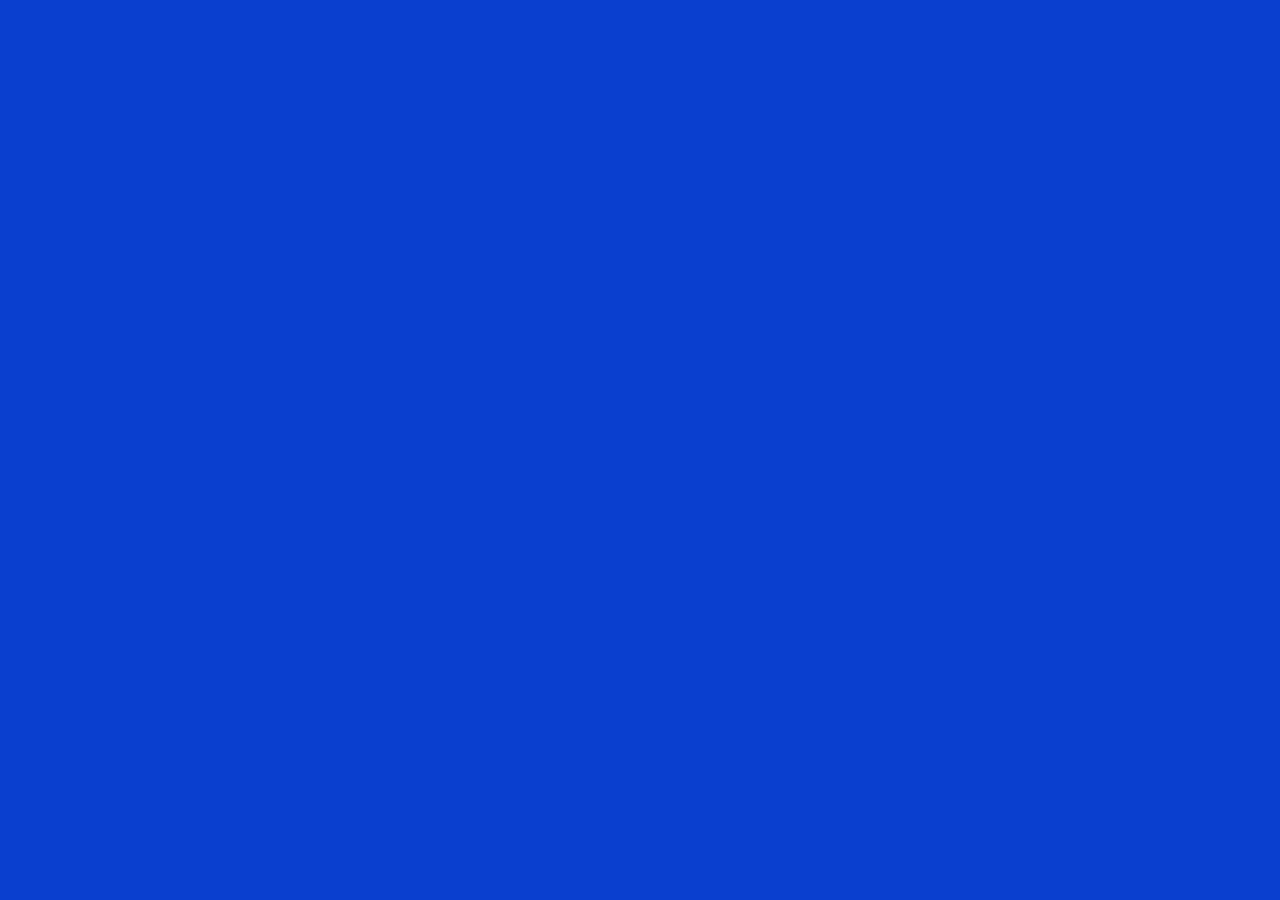
==== commit 564a9005: "Update print statement from 'Hello' to 'Goodbye'" ====
--- a/index.html
+++ b/index.html
@@ -1,941 +1,43 @@
-<html dir="ltr" lang="en-US" prefix="og: https://ogp.me/ns#"><head><meta charset="UTF-8"><meta name="viewport" content="width=device-width, initial-scale=1, maximum-scale=5, viewport-fit=cover"><link rel="profile" href="https://gmpg.org/xfn/11"><title>Home - Bloommenu.fr</title><meta name="description" content="⚡Discover premium gaming tools and products at Bloommenu.fr. Enjoy secure checkout, affordable prices, instant access, and trusted 24/7 support."><meta name="robots" content="max-image-preview:large"><meta name="google-site-verification" content="AHoZfzETiC8fMDCpMg6en6DR1Y6KQBnKdW4vF7eI1Hw"><link rel="canonical" href="https://bloommenu.fr/"><meta name="generator" content="All in One SEO (AIOSEO) 4.9.7.2"><meta property="og:locale" content="en_US"><meta property="og:site_name" content="Bloommenu.fr -"><meta property="og:type" content="website"><meta property="og:title" content="Home - Bloommenu.fr"><meta property="og:description" content="⚡Discover premium gaming tools and products at Bloommenu.fr. Enjoy secure checkout, affordable prices, instant access, and trusted 24/7 support."><meta property="og:url" content="https://bloommenu.fr/"><meta property="og:image" content="images/embedded_9a444cec50.png"><meta property="og:image:secure_url" content="images/embedded_9a444cec50.png"><meta property="og:image:width" content="512"><meta property="og:image:height" content="512"><meta name="twitter:card" content="summary_large_image"><meta name="twitter:title" content="Home - Bloommenu.fr"><meta name="twitter:description" content="⚡Discover premium gaming tools and products at Bloommenu.fr. Enjoy secure checkout, affordable prices, instant access, and trusted 24/7 support."><meta name="twitter:image" content="https://yenbshop.com/wp-content/uploads/2025/02/logopng2_by_slimarts.png"> <script async="" src="https://chimpstatic.com/mcjs-connected/js/users/1022fe8336d22c2f311c9777c/d0cf03e151ee2f0ea3c5e8d8c.js"></script><script type="application/ld+json" class="aioseo-schema">{"@context":"https:\/\/schema.org","@graph":[{"@type":"BreadcrumbList","@id":"https:\/\/bloommenu.fr\/#breadcrumblist","itemListElement":[{"@type":"ListItem","@id":"https:\/\/bloommenu.fr#listItem","position":1,"name":"Home"}]},{"@type":"Organization","@id":"https:\/\/bloommenu.fr\/#organization","name":"Bloommenu.fr","url":"https:\/\/bloommenu.fr\/","logo":{"@type":"ImageObject","url":"https:\/\/yenbshop.com\/wp-content\/uploads\/2025\/02\/cropped-logopng2_by_slimarts.png","@id":"https:\/\/bloommenu.fr\/#organizationLogo","width":512,"height":512},"image":{"@id":"https:\/\/bloommenu.fr\/#organizationLogo"}},{"@type":"WebPage","@id":"https:\/\/bloommenu.fr\/#webpage","url":"https:\/\/bloommenu.fr\/","name":"Home - Bloommenu.fr","description":"\u26a1Discover premium gaming tools and products at Bloommenu.fr. Enjoy secure checkout, affordable prices, instant access, and trusted 24\/7 support.","inLanguage":"en-US","isPartOf":{"@id":"https:\/\/bloommenu.fr\/#website"},"breadcrumb":{"@id":"https:\/\/bloommenu.fr\/#breadcrumblist"},"image":{"@type":"ImageObject","url":"https:\/\/yenbshop.com\/wp-content\/uploads\/2025\/02\/cropped-logopng2_by_slimarts.png","@id":"https:\/\/bloommenu.fr\/#mainImage","width":512,"height":512},"primaryImageOfPage":{"@id":"https:\/\/bloommenu.fr\/#mainImage"},"datePublished":"2024-08-10T07:32:11+01:00","dateModified":"2026-06-29T02:35:48+01:00"},{"@type":"WebSite","@id":"https:\/\/bloommenu.fr\/#website","url":"https:\/\/bloommenu.fr\/","name":"Bloommenu.fr","inLanguage":"en-US","publisher":{"@id":"https:\/\/bloommenu.fr\/#organization"}}]}</script>  <script>window._wca = window._wca || [];</script> <link rel="dns-prefetch" href="//static.klaviyo.com"><link rel="dns-prefetch" href="//stats.wp.com"><link rel="alternate" type="application/rss+xml" title="Bloommenu.fr » Feed" href="https://bloommenu.fr/feed/"><link rel="alternate" type="application/rss+xml" title="Bloommenu.fr » Comments Feed" href="https://bloommenu.fr/comments/feed/"><link rel="alternate" title="oEmbed (JSON)" type="application/json+oembed" href="https://yenbshop.com/wp-json/oembed/1.0/embed?url=https%3A%2F%2Fbloommenu.fr%2F"><link rel="alternate" title="oEmbed (XML)" type="text/xml+oembed" href="https://yenbshop.com/wp-json/oembed/1.0/embed?url=https%3A%2F%2Fbloommenu.fr%2F&amp;format=xml">
- <script src="//www.googletagmanager.com/gtag/js?id=G-Z1GEL5NGDD" data-cfasync="false" data-wpfc-render="false" async=""></script> <script data-cfasync="false" data-wpfc-render="false">var mi_version = '10.2.2';
-				var mi_track_user = true;
-				var mi_no_track_reason = '';
-								var MonsterInsightsDefaultLocations = {"page_location":"https:\/\/bloommenu.fr\/"};
-								if ( typeof MonsterInsightsPrivacyGuardFilter === 'function' ) {
-					var MonsterInsightsLocations = (typeof MonsterInsightsExcludeQuery === 'object') ? MonsterInsightsPrivacyGuardFilter( MonsterInsightsExcludeQuery ) : MonsterInsightsPrivacyGuardFilter( MonsterInsightsDefaultLocations );
-				} else {
-					var MonsterInsightsLocations = (typeof MonsterInsightsExcludeQuery === 'object') ? MonsterInsightsExcludeQuery : MonsterInsightsDefaultLocations;
-				}
-
-								var disableStrs = [
-										'ga-disable-G-Z1GEL5NGDD',
-									];
-
-				/* Function to detect opted out users */
-				function __gtagTrackerIsOptedOut() {
-					for (var index = 0; index < disableStrs.length; index++) {
-						if (document.cookie.indexOf(disableStrs[index] + '=true') > -1) {
-							return true;
-						}
-					}
-
-					return false;
-				}
-
-				/* Disable tracking if the opt-out cookie exists. */
-				if (__gtagTrackerIsOptedOut()) {
-					for (var index = 0; index < disableStrs.length; index++) {
-						window[disableStrs[index]] = true;
-					}
-				}
-
-				/* Opt-out function */
-				function __gtagTrackerOptout() {
-					for (var index = 0; index < disableStrs.length; index++) {
-						document.cookie = disableStrs[index] + '=true; expires=Thu, 31 Dec 2099 23:59:59 UTC; path=/';
-						window[disableStrs[index]] = true;
-					}
-				}
-
-				if ('undefined' === typeof gaOptout) {
-					function gaOptout() {
-						__gtagTrackerOptout();
-					}
-				}
-								window.dataLayer = window.dataLayer || [];
-
-				window.MonsterInsightsDualTracker = {
-					helpers: {},
-					trackers: {},
-				};
-				if (mi_track_user) {
-					function __gtagDataLayer() {
-						dataLayer.push(arguments);
-					}
-
-					function __gtagTracker(type, name, parameters) {
-						if (!parameters) {
-							parameters = {};
-						}
-
-						if (parameters.send_to) {
-							__gtagDataLayer.apply(null, arguments);
-							return;
-						}
-
-						if (type === 'event') {
-														parameters.send_to = monsterinsights_frontend.v4_id;
-							var hookName = name;
-							if (typeof parameters['event_category'] !== 'undefined') {
-								hookName = parameters['event_category'] + ':' + name;
-							}
-
-							if (typeof MonsterInsightsDualTracker.trackers[hookName] !== 'undefined') {
-								MonsterInsightsDualTracker.trackers[hookName](parameters);
-							} else {
-								__gtagDataLayer('event', name, parameters);
-							}
-							
-						} else {
-							__gtagDataLayer.apply(null, arguments);
-						}
-					}
-
-					__gtagTracker('js', new Date());
-					__gtagTracker('set', {
-						'developer_id.dZGIzZG': true,
-											});
-					if ( MonsterInsightsLocations.page_location ) {
-						__gtagTracker('set', MonsterInsightsLocations);
-					}
-										__gtagTracker('config', 'G-Z1GEL5NGDD', {"forceSSL":"true","link_attribution":"true"} );
-										window.gtag = __gtagTracker;										(function () {
-						/* https://developers.google.com/analytics/devguides/collection/analyticsjs/ */
-						/* ga and __gaTracker compatibility shim. */
-						var noopfn = function () {
-							return null;
-						};
-						var newtracker = function () {
-							return new Tracker();
-						};
-						var Tracker = function () {
-							return null;
-						};
-						var p = Tracker.prototype;
-						p.get = noopfn;
-						p.set = noopfn;
-						p.send = function () {
-							var args = Array.prototype.slice.call(arguments);
-							args.unshift('send');
-							__gaTracker.apply(null, args);
-						};
-						var __gaTracker = function () {
-							var len = arguments.length;
-							if (len === 0) {
-								return;
-							}
-							var f = arguments[len - 1];
-							if (typeof f !== 'object' || f === null || typeof f.hitCallback !== 'function') {
-								if ('send' === arguments[0]) {
-									var hitConverted, hitObject = false, action;
-									if ('event' === arguments[1]) {
-										if ('undefined' !== typeof arguments[3]) {
-											hitObject = {
-												'eventAction': arguments[3],
-												'eventCategory': arguments[2],
-												'eventLabel': arguments[4],
-												'value': arguments[5] ? arguments[5] : 1,
-											}
-										}
-									}
-									if ('pageview' === arguments[1]) {
-										if ('undefined' !== typeof arguments[2]) {
-											hitObject = {
-												'eventAction': 'page_view',
-												'page_path': arguments[2],
-											}
-										}
-									}
-									if (typeof arguments[2] === 'object') {
-										hitObject = arguments[2];
-									}
-									if (typeof arguments[5] === 'object') {
-										Object.assign(hitObject, arguments[5]);
-									}
-									if ('undefined' !== typeof arguments[1].hitType) {
-										hitObject = arguments[1];
-										if ('pageview' === hitObject.hitType) {
-											hitObject.eventAction = 'page_view';
-										}
-									}
-									if (hitObject) {
-										action = 'timing' === arguments[1].hitType ? 'timing_complete' : hitObject.eventAction;
-										hitConverted = mapArgs(hitObject);
-										__gtagTracker('event', action, hitConverted);
-									}
-								}
-								return;
-							}
-
-							function mapArgs(args) {
-								var arg, hit = {};
-								var gaMap = {
-									'eventCategory': 'event_category',
-									'eventAction': 'event_action',
-									'eventLabel': 'event_label',
-									'eventValue': 'event_value',
-									'nonInteraction': 'non_interaction',
-									'timingCategory': 'event_category',
-									'timingVar': 'name',
-									'timingValue': 'value',
-									'timingLabel': 'event_label',
-									'page': 'page_path',
-									'location': 'page_location',
-									'title': 'page_title',
-									'referrer' : 'page_referrer',
-								};
-								for (arg in args) {
-																		if (!(!args.hasOwnProperty(arg) || !gaMap.hasOwnProperty(arg))) {
-										hit[gaMap[arg]] = args[arg];
-									} else {
-										hit[arg] = args[arg];
-									}
-								}
-								return hit;
-							}
-
-							try {
-								f.hitCallback();
-							} catch (ex) {
-							}
-						};
-						__gaTracker.create = newtracker;
-						__gaTracker.getByName = newtracker;
-						__gaTracker.getAll = function () {
-							return [];
-						};
-						__gaTracker.remove = noopfn;
-						__gaTracker.loaded = true;
-						window['__gaTracker'] = __gaTracker;
-					})();
-									} else {
-										console.log("");
-					(function () {
-						function __gtagTracker() {
-							return null;
-						}
-
-						window['__gtagTracker'] = __gtagTracker;
-						window['gtag'] = __gtagTracker;
-					})();
-									}</script> <link data-optimized="1" rel="stylesheet" id="blocksy-dynamic-global-css" href="https://yenbshop.com/wp-content/litespeed/css/a74c40a6a7b5ffb48c8deff5e22a430e.css?ver=9700e" media="all"><link data-optimized="1" rel="stylesheet" id="mailchimp-sms-consent-style-css" href="https://yenbshop.com/wp-content/litespeed/css/466732899e85b582ceae4ac6c5e4dc1b.css?ver=41484" media="all"><link data-optimized="1" rel="stylesheet" id="jetpack-forms-layout-css" href="https://yenbshop.com/wp-content/litespeed/css/7824a1f6d80e3a41abaa2ff33ddee290.css?ver=09063" media="all"><link data-optimized="1" rel="stylesheet" id="aioseo/css/src/vue/standalone/blocks/table-of-contents/global.scss-css" href="https://yenbshop.com/wp-content/litespeed/css/397f37fc8cbbda4e5958dbf3bb9e205e.css?ver=fb616" media="all"><link data-optimized="1" rel="stylesheet" id="mediaelement-css" href="https://yenbshop.com/wp-content/litespeed/css/9838aa00dc66c0407f12b000dc149506.css?ver=1a874" media="all"><link data-optimized="1" rel="stylesheet" id="wp-mediaelement-css" href="https://yenbshop.com/wp-content/litespeed/css/595892830c8a9aac03f0b72174f9419e.css?ver=803f6" media="all"><link data-optimized="1" rel="stylesheet" id="da-wp-swiper-slides-frontend-css" href="https://yenbshop.com/wp-content/litespeed/css/505fe71b50d2ee5b40e8e8dae650dca7.css?ver=73ce8" media="all"><link data-optimized="1" rel="stylesheet" id="pll-login-style-css" href="https://yenbshop.com/wp-content/litespeed/css/92e5c9a0961c61bb20758d6f8b71dd0e.css?ver=3ea6f" media="all"><link data-optimized="1" rel="stylesheet" id="yith_wcbm_badge_style-css" href="https://yenbshop.com/wp-content/litespeed/css/3ecbb5130b07ef8b1deff6d65558345a.css?ver=3e676" media="all"><link data-optimized="1" rel="stylesheet" id="yith-gfont-open-sans-css" href="https://yenbshop.com/wp-content/litespeed/css/b17f7e850ec3c074833b7f076c60fa22.css?ver=31af4" media="all"><link data-optimized="1" rel="stylesheet" id="ct-main-styles-css" href="https://yenbshop.com/wp-content/litespeed/css/3b09fd9f537fc896d19ec5a7710647bc.css?ver=103a2" media="all"><link data-optimized="1" rel="stylesheet" id="ct-woocommerce-styles-css" href="https://yenbshop.com/wp-content/litespeed/css/196ec969d74df285a340129c83f0ea12.css?ver=bb6c9" media="all"><link data-optimized="1" rel="stylesheet" id="ct-elementor-styles-css" href="https://yenbshop.com/wp-content/litespeed/css/40554feaa148928b154f856a05c2144f.css?ver=0de41" media="all"><link data-optimized="1" rel="stylesheet" id="ct-elementor-woocommerce-styles-css" href="https://yenbshop.com/wp-content/litespeed/css/9efa8ea063af5f762ffc12a7518aa415.css?ver=559ed" media="all"><link data-optimized="1" rel="stylesheet" id="ct-wpforms-styles-css" href="https://yenbshop.com/wp-content/litespeed/css/fdb34201671871bad31e8648b63faf89.css?ver=589e9" media="all"><link data-optimized="1" rel="stylesheet" id="elementor-frontend-css" href="https://yenbshop.com/wp-content/litespeed/css/3fc44c8552bfdd1d276a973acc484d02.css?ver=abdc1" media="all"><link data-optimized="1" rel="stylesheet" id="elementor-post-1216-css" href="https://yenbshop.com/wp-content/litespeed/css/67c70be98e7789fabe8aaa7516a602d7.css?ver=99eb0" media="all"><link data-optimized="1" rel="stylesheet" id="widget-spacer-css" href="https://yenbshop.com/wp-content/litespeed/css/4f16baa6f61fec7b74f4a6469f85a13d.css?ver=1ff56" media="all"><link data-optimized="1" rel="stylesheet" id="elementor-post-614-css" href="https://yenbshop.com/wp-content/litespeed/css/098c448c768c54abb723b7f7cced29c8.css?ver=13c9f" media="all"><link data-optimized="1" rel="stylesheet" id="blocksy-companion-header-account-styles-css" href="https://yenbshop.com/wp-content/litespeed/css/f4df05d7a60c38e5e2b6a8c8cd20010f.css?ver=00bcb" media="all"><link data-optimized="1" rel="stylesheet" id="wpr-text-animations-css-css" href="https://yenbshop.com/wp-content/litespeed/css/440381008b6f0ee5eb110838e3edb8c1.css?ver=58e8e" media="all"><link data-optimized="1" rel="stylesheet" id="wpr-addons-css-css" href="https://yenbshop.com/wp-content/litespeed/css/8987b06d5946a074716e228829426a83.css?ver=6616c" media="all"><link data-optimized="1" rel="stylesheet" id="font-awesome-5-all-css" href="https://yenbshop.com/wp-content/litespeed/css/2797c162e25bd99ae6f858aaed36666c.css?ver=b4de2" media="all"><link data-optimized="1" rel="stylesheet" id="elementor-gf-local-roboto-css" href="https://yenbshop.com/wp-content/litespeed/css/973fd750c2f7b9a9eab38eeefced756b.css?ver=8230a" media="all"><link data-optimized="1" rel="stylesheet" id="elementor-gf-local-robotoslab-css" href="https://yenbshop.com/wp-content/litespeed/css/1e92122248d4abcd78e4ae9398eb1d34.css?ver=c44da" media="all"> <script src="https://yenbshop.com/wp-content/plugins/google-analytics-for-wordpress/assets/js/frontend-gtag.min.js?ver=10.2.2" id="monsterinsights-frontend-script-js" async="" data-wp-strategy="async"></script> <script data-cfasync="false" data-wpfc-render="false" id="monsterinsights-frontend-script-js-extra">var monsterinsights_frontend = {"js_events_tracking":"true","download_extensions":"doc,pdf,ppt,zip,xls,docx,pptx,xlsx","inbound_paths":"[{\"path\":\"\\\/go\\\/\",\"label\":\"affiliate\"},{\"path\":\"\\\/recommend\\\/\",\"label\":\"affiliate\"}]","home_url":"https:\/\/bloommenu.fr","hash_tracking":"false","v4_id":"G-Z1GEL5NGDD"};</script> <script data-cfasync="false" src="https://yenbshop.com/wp-includes/js/jquery/jquery.min.js?ver=3.7.1" id="jquery-core-js"></script> <script data-cfasync="false" src="https://yenbshop.com/wp-includes/js/jquery/jquery-migrate.min.js?ver=3.4.1" id="jquery-migrate-js"></script> <script data-optimized="1" src="https://yenbshop.com/wp-content/litespeed/js/a7d0521eaa88b2decf1fef8058a9388a.js?ver=5766b" id="wc-jquery-blockui-js" defer="" data-wp-strategy="defer"></script> <script id="wc-add-to-cart-js-extra">var wc_add_to_cart_params = {"ajax_url":"/wp-admin/admin-ajax.php","wc_ajax_url":"/?wc-ajax=%%endpoint%%","i18n_view_cart":"View cart","cart_url":"https://bloommenu.fr/cart/","is_cart":"","cart_redirect_after_add":"no"};
-//# sourceURL=wc-add-to-cart-js-extra</script> <script data-optimized="1" src="https://yenbshop.com/wp-content/litespeed/js/a2e816779db8de34265a344088ab8573.js?ver=168ae" id="wc-add-to-cart-js" defer="" data-wp-strategy="defer"></script> <script data-optimized="1" src="https://yenbshop.com/wp-content/litespeed/js/213a37ddd89373e3c717aad7f71df3d6.js?ver=c0e0f" id="wc-js-cookie-js" defer="" data-wp-strategy="defer"></script> <script id="woocommerce-js-extra">var woocommerce_params = {"ajax_url":"/wp-admin/admin-ajax.php","wc_ajax_url":"/?wc-ajax=%%endpoint%%","i18n_password_show":"Show password","i18n_password_hide":"Hide password"};
-//# sourceURL=woocommerce-js-extra</script> <script data-optimized="1" src="https://yenbshop.com/wp-content/litespeed/js/6151b991dc727a7abee0ab1d46d24b6e.js?ver=8ac87" id="woocommerce-js" defer="" data-wp-strategy="defer"></script> <script data-optimized="1" src="https://yenbshop.com/wp-content/litespeed/js/f2ac6fb457f9ae92064ded426cf4f361.js?ver=732ca" id="da-wp-swiper-slides-frontend-js"></script> <script id="wc-cart-fragments-js-extra">var wc_cart_fragments_params = {"ajax_url":"/wp-admin/admin-ajax.php","wc_ajax_url":"/?wc-ajax=%%endpoint%%","cart_hash_key":"wc_cart_hash_c51d4ca865d8d55c61858094d50ec450","fragment_name":"wc_fragments_c51d4ca865d8d55c61858094d50ec450","request_timeout":"5000"};
-//# sourceURL=wc-cart-fragments-js-extra</script> <script data-optimized="1" src="https://yenbshop.com/wp-content/litespeed/js/28b63a9a43211cabd0f581680587d669.js?ver=d7141" id="wc-cart-fragments-js" defer="" data-wp-strategy="defer"></script> <script src="https://stats.wp.com/s-202627.js" id="woocommerce-analytics-js" defer="" data-wp-strategy="defer"></script> <script id="wc-settings-dep-in-header-js-after">console.warn( "Scripts that have a dependency on [wc-settings, wc-blocks-checkout] must be loaded in the footer, klaviyo-klaviyo-checkout-block-editor-script was registered to load in the header, but has been switched to load in the footer instead. See https://github.com/woocommerce/woocommerce-gutenberg-products-block/pull/5059" );
-console.warn( "Scripts that have a dependency on [wc-settings, wc-blocks-checkout] must be loaded in the footer, klaviyo-klaviyo-checkout-block-view-script was registered to load in the header, but has been switched to load in the footer instead. See https://github.com/woocommerce/woocommerce-gutenberg-products-block/pull/5059" );
-//# sourceURL=wc-settings-dep-in-header-js-after</script> <link rel="https://api.w.org/" href="https://yenbshop.com/wp-json/"><link rel="alternate" title="JSON" type="application/json" href="https://yenbshop.com/wp-json/wp/v2/pages/614"><link rel="EditURI" type="application/rsd+xml" title="RSD" href="https://yenbshop.com/xmlrpc.php?rsd"><meta name="generator" content="WordPress 6.9.4"><meta name="generator" content="WooCommerce 10.7.0"><link rel="shortlink" href="https://bloommenu.fr/"><noscript><link rel='stylesheet' href='https://yenbshop.com/wp-content/themes/blocksy/static/bundle/no-scripts.min.css' type='text/css'></noscript><noscript></noscript><meta name="generator" content="Elementor 4.1.0; features: e_font_icon_svg, additional_custom_breakpoints; settings: css_print_method-external, google_font-enabled, font_display-auto"><link rel="icon" href="images/embedded_9a444cec50.png" sizes="32x32"><link rel="icon" href="images/embedded_9a444cec50.png" sizes="192x192"><link rel="apple-touch-icon" href="images/embedded_9a444cec50.png"><meta name="msapplication-TileImage" content="images/embedded_9a444cec50.png"><script async="" src="https://yenbshop.com/wp-content/plugins/blocksy-companion/static/bundle/sticky.js?ver=2.1.42"></script><script type="text/javascript" async="" src="https://static-tracking.klaviyo.com/onsite/js/build-preview/commit-c0d9b16967f58f331252de9ecbbfb5bdef792931/fender_analytics.f04cbabb6f4337a1a032.js?cb=2" crossorigin="anonymous"></script><script type="text/javascript" async="" src="https://static-tracking.klaviyo.com/onsite/js/build-preview/commit-c0d9b16967f58f331252de9ecbbfb5bdef792931/static.11af62fb4e32ef9947e4.js?cb=2" crossorigin="anonymous"></script><script type="text/javascript" async="" src="https://static-tracking.klaviyo.com/onsite/js/build-preview/commit-c0d9b16967f58f331252de9ecbbfb5bdef792931/vendors~static~in_app_forms~signup_forms~post_identification_sync~web_personalization~client_identity~server_side_cookies~reviews~telemetry~customerHubRoot~contentBlocks~embeddedIntegrationBlocks~favorites~faq~.94f857182c5ddf891ee0.js?cb=2" crossorigin="anonymous"></script><script type="text/javascript" async="" src="https://static.klaviyo.com/onsite/js/build-preview/commit-c0d9b16967f58f331252de9ecbbfb5bdef792931/runtime.99215ca2972e75714923.js?cb=2" crossorigin="anonymous"></script><script type="text/javascript" async="" src="https://static.klaviyo.com/onsite/js/build-preview/commit-c0d9b16967f58f331252de9ecbbfb5bdef792931/sharedUtils.889d7b9571232dd01372.js?cb=2" crossorigin="anonymous"></script><script type="text/javascript" async="" src="https://static.klaviyo.com/onsite/js/build-preview/commit-c0d9b16967f58f331252de9ecbbfb5bdef792931/vendors~in_app_forms~signup_forms~client_identity~telemetry~onsite-triggering-v2~.84f06bbcdc5310b095cd.js?cb=2" crossorigin="anonymous"></script><script type="text/javascript" async="" src="https://static.klaviyo.com/onsite/js/build-preview/commit-c0d9b16967f58f331252de9ecbbfb5bdef792931/vendors~in_app_forms~signup_forms~reviews~atlas~product_recommendations.cb17e1c10db346b210dc.js?cb=2" crossorigin="anonymous"></script><script type="text/javascript" async="" src="https://static.klaviyo.com/onsite/js/build-preview/commit-c0d9b16967f58f331252de9ecbbfb5bdef792931/vendors~in_app_forms~signup_forms.a899b049d575de74ade1.js?cb=2" crossorigin="anonymous"></script><script type="text/javascript" async="" src="https://static.klaviyo.com/onsite/js/build-preview/commit-c0d9b16967f58f331252de9ecbbfb5bdef792931/default~in_app_forms~signup_forms.231f2164c355b41acf64.js?cb=2" crossorigin="anonymous"></script><script type="text/javascript" async="" src="https://static.klaviyo.com/onsite/js/build-preview/commit-c0d9b16967f58f331252de9ecbbfb5bdef792931/signup_forms.1827f3087206af47b094.js?cb=2" crossorigin="anonymous"></script><script type="text/javascript" async="" src="https://static-tracking.klaviyo.com/onsite/js/build-preview/commit-c0d9b16967f58f331252de9ecbbfb5bdef792931/post_identification_sync.968f0a1bbd6d33eb9c36.js?cb=2" crossorigin="anonymous"></script><script type="text/javascript" async="" src="https://static.klaviyo.com/onsite/js/build-preview/commit-c0d9b16967f58f331252de9ecbbfb5bdef792931/event_adapter.f4a04fcdb8e205893e28.js?cb=2" crossorigin="anonymous"></script><script type="text/javascript" async="" src="https://static-tracking.klaviyo.com/onsite/js/build-preview/commit-c0d9b16967f58f331252de9ecbbfb5bdef792931/telemetry.5f4af760c1426f838ca5.js?cb=2" crossorigin="anonymous"></script><link rel="stylesheet" type="text/css" href="https://static.klaviyo.com/onsite/js/build-preview/commit-c0d9b16967f58f331252de9ecbbfb5bdef792931/532.0e7e190ea756de832333.css" crossorigin="anonymous"><link rel="stylesheet" href="style.css">
-</head><body class="home wp-singular page-template-default page page-id-614 wp-custom-logo wp-embed-responsive wp-theme-blocksy wp-child-theme-blocksy-child theme-blocksy woocommerce-js yith-wcbm-theme-blocksy elementor-default elementor-kit-1216 elementor-page elementor-page-614 ct-elementor-default-template e--ua-blink e--ua-chrome e--ua-webkit" data-link="type-2" data-prefix="single_page" data-header="type-1:sticky" data-footer="type-1" itemscope="itemscope" itemtype="https://schema.org/WebPage" data-elementor-device-mode="mobile"><a class="skip-link screen-reader-text" href="#main">Skip to content</a><div class="ct-drawer-canvas" data-location="start"><div id="offcanvas" class="ct-panel ct-header" data-behaviour="modal" role="dialog" aria-label="Offcanvas modal" inert=""><div class="ct-panel-actions">
-<button class="ct-toggle-close" data-type="type-1" aria-label="Close drawer">
-<svg class="ct-icon" width="12" height="12" viewBox="0 0 15 15"><path d="M1 15a1 1 0 01-.71-.29 1 1 0 010-1.41l5.8-5.8-5.8-5.8A1 1 0 011.7.29l5.8 5.8 5.8-5.8a1 1 0 011.41 1.41l-5.8 5.8 5.8 5.8a1 1 0 01-1.41 1.41l-5.8-5.8-5.8 5.8A1 1 0 011 15z"></path></svg>
-</button></div><div class="ct-panel-content" data-device="desktop"><div class="ct-panel-content-inner"></div></div><div class="ct-panel-content" data-device="mobile"><div class="ct-panel-content-inner">
-<a href="https://bloommenu.fr/" class="site-logo-container" data-id="offcanvas-logo" rel="home" itemprop="url">
-<img data-lazyloaded="1" src="data:image/svg+xml;base64," width="197" height="32" data-src="images/embedded_9a444cec50.png" class="default-logo" alt="Bloommenu.fr" decoding="async"><noscript><img width="197" height="32" src="images/embedded_9a444cec50.png" class="default-logo" alt="Bloommenu.fr" decoding="async" /></noscript>	</a><nav class="mobile-menu menu-container" data-id="mobile-menu" data-interaction="click" data-toggle-type="type-1" data-submenu-dots="yes" aria-label="Main Menu"><ul id="menu-main-menu-1" class=""><li class="menu-item menu-item-type-post_type menu-item-object-page menu-item-home current-menu-item page_item page-item-614 current_page_item menu-item-1240"><a href="https://bloommenu.fr/" aria-current="page" class="ct-menu-link">Home</a></li><li class="menu-item menu-item-type-post_type menu-item-object-page menu-item-43621"><a href="https://bloommenu.fr/shop/" class="ct-menu-link">Shop</a></li></ul></nav><div class="ct-header-cta" data-id="button">
-<a href="https://startersites.io/blocksy/consultant/contact/" class="ct-button" data-size="large" aria-label="Book a Consultation">
-Book a Consultation	</a></div><div class="ct-header-socials " data-id="socials"><div class="ct-social-box" data-color="custom" data-icon-size="custom" data-icons-type="rounded:solid">
-<a href="#" data-network="facebook" aria-label="Facebook">
-<span class="ct-icon-container">
-<svg width="20px" height="20px" viewBox="0 0 20 20" aria-hidden="true">
-<path d="M20,10.1c0-5.5-4.5-10-10-10S0,4.5,0,10.1c0,5,3.7,9.1,8.4,9.9v-7H5.9v-2.9h2.5V7.9C8.4,5.4,9.9,4,12.2,4c1.1,0,2.2,0.2,2.2,0.2v2.5h-1.3c-1.2,0-1.6,0.8-1.6,1.6v1.9h2.8L13.9,13h-2.3v7C16.3,19.2,20,15.1,20,10.1z"></path>
-</svg>
-</span>				</a>
-<a href="#" data-network="twitter" aria-label="X (Twitter)">
-<span class="ct-icon-container">
-<svg width="20px" height="20px" viewBox="0 0 20 20" aria-hidden="true">
-<path d="M2.9 0C1.3 0 0 1.3 0 2.9v14.3C0 18.7 1.3 20 2.9 20h14.3c1.6 0 2.9-1.3 2.9-2.9V2.9C20 1.3 18.7 0 17.1 0H2.9zm13.2 3.8L11.5 9l5.5 7.2h-4.3l-3.3-4.4-3.8 4.4H3.4l5-5.7-5.3-6.7h4.4l3 4 3.5-4h2.1zM14.4 15 6.8 5H5.6l7.7 10h1.1z"></path>
-</svg>
-</span>				</a>
-<a href="#" data-network="instagram" aria-label="Instagram">
-<span class="ct-icon-container">
-<svg width="20" height="20" viewBox="0 0 20 20" aria-hidden="true">
-<circle cx="10" cy="10" r="3.3"></circle>
-<path d="M14.2,0H5.8C2.6,0,0,2.6,0,5.8v8.3C0,17.4,2.6,20,5.8,20h8.3c3.2,0,5.8-2.6,5.8-5.8V5.8C20,2.6,17.4,0,14.2,0zM10,15c-2.8,0-5-2.2-5-5s2.2-5,5-5s5,2.2,5,5S12.8,15,10,15z M15.8,5C15.4,5,15,4.6,15,4.2s0.4-0.8,0.8-0.8s0.8,0.4,0.8,0.8S16.3,5,15.8,5z"></path>
-</svg>
-</span>				</a></div></div></div></div></div>
-<template id="ct-account-modal-template"><div id="account-modal" class="ct-panel" data-behaviour="modal" role="dialog" aria-label="Account modal" inert=""><div class="ct-panel-actions">
-<button class="ct-toggle-close" data-type="type-1" aria-label="Close account modal">
-<svg class="ct-icon" width="12" height="12" viewBox="0 0 15 15">
-<path d="M1 15a1 1 0 01-.71-.29 1 1 0 010-1.41l5.8-5.8-5.8-5.8A1 1 0 011.7.29l5.8 5.8 5.8-5.8a1 1 0 011.41 1.41l-5.8 5.8 5.8 5.8a1 1 0 01-1.41 1.41l-5.8-5.8-5.8 5.8A1 1 0 011 15z"></path>
-</svg>
-</button></div><div class="ct-panel-content"><div class="ct-account-modal"><ul><li class="active ct-login" tabindex="0">
-Login</li><li class="ct-register" tabindex="0">
-Sign Up</li></ul><div class="ct-account-forms"><div class="ct-login-form active"><form name="loginform" id="loginform" class="login" action="#" method="post"><p>
-<label for="user_login">Username or Email Address</label>
-<input type="text" name="log" id="user_login" class="input" value="" size="20" autocomplete="username" autocapitalize="off"></p><p>
-<label for="user_pass">Password</label>
-<span class="account-password-input">
-<input type="password" name="pwd" id="user_pass" class="input" value="" size="20" autocomplete="current-password" spellcheck="false">
-<span class="show-password-input"></span>
-</span></p><div style="margin: 5px 0 20px;"><p style="font-size: 14px;">
-Prove your humanity</p>
-<br>
-<label for="jetpack_protect_answer" style="vertical-align:super;">
-4 &nbsp; + &nbsp; 3 &nbsp; = &nbsp;				</label>
-<input type="number" id="jetpack_protect_answer" name="jetpack_protect_num" value="" size="2" style="width:50px;height:25px;vertical-align:middle;font-size:13px;" class="input">
-<input type="hidden" name="jetpack_protect_answer" value="135e47caacb54c94e4fab3468442f509f5b91aaf"></div><p class="login-remember col-2">
-<span>
-<input name="rememberme" type="checkbox" id="rememberme" class="ct-checkbox" value="forever">
-<label for="rememberme">Remember Me</label>
-</span><a href="#" class="ct-forgot-password">
-Forgot Password?		</a></p><p class="login-submit">
-<button class="ct-button ct-account-login-submit has-text-align-center" name="wp-submit">
-Log In
-<svg class="ct-button-loader" width="16" height="16" viewBox="0 0 24 24">
-<circle cx="12" cy="12" r="10" opacity="0.2" fill="none" stroke="currentColor" stroke-miterlimit="10" stroke-width="2.5"></circle><path d="m12,2c5.52,0,10,4.48,10,10" fill="none" stroke="currentColor" stroke-linecap="round" stroke-miterlimit="10" stroke-width="2.5">
-<animateTransform attributeName="transform" attributeType="XML" type="rotate" dur="0.6s" from="0 12 12" to="360 12 12" repeatCount="indefinite"></animateTransform>
-</path>
-</svg>
-</button></p></form></div><div class="ct-register-form"><form name="registerform" id="registerform" class="register woocommerce-form-register" action="#" method="post" novalidate="novalidate"><p>
-<label for="user_login_register">Username</label>
-<input type="text" name="user_login" id="user_login_register" class="input" value="" size="20" autocomplete="username" autocapitalize="off"></p><p>
-<label for="ct_user_email">Email</label>
-<input type="email" name="user_email" id="ct_user_email" class="input" value="" size="20" autocomplete="email"></p><p>
-<label for="user_pass_register">Password</label>
-<span class="account-password-input password-input">
-<input type="password" name="user_pass" id="user_pass_register" class="input" value="" size="20" autocomplete="new-password" autocapitalize="off">			</span></p><p class="form-row form-row-wide mailchimp-newsletter"><label for="mailchimp_woocommerce_newsletter" class="woocommerce-form__label woocommerce-form__label-for-checkbox inline"><input class="woocommerce-form__input woocommerce-form__input-checkbox input-checkbox" id="mailchimp_woocommerce_newsletter" type="checkbox" name="mailchimp_woocommerce_newsletter" value="1" checked="checked"> <span>Subscribe to our newsletter</span></label></p><div class="clear"></div><wc-order-attribution-inputs></wc-order-attribution-inputs><div class="woocommerce-privacy-policy-text"><p>Your personal data will be used to support your experience throughout this website, to manage access to your account, and for other purposes described in our <a href="https://bloommenu.fr/privacy-policy/" class="woocommerce-privacy-policy-link" target="_blank">privacy policy</a>.</p></div><p>
-<button class="ct-button ct-account-register-submit has-text-align-center" name="wp-submit">
-Register
-<svg class="ct-button-loader" width="16" height="16" viewBox="0 0 24 24">
-<circle cx="12" cy="12" r="10" opacity="0.2" fill="none" stroke="currentColor" stroke-miterlimit="10" stroke-width="2.5"></circle><path d="m12,2c5.52,0,10,4.48,10,10" fill="none" stroke="currentColor" stroke-linecap="round" stroke-miterlimit="10" stroke-width="2.5">
-<animateTransform attributeName="transform" attributeType="XML" type="rotate" dur="0.6s" from="0 12 12" to="360 12 12" repeatCount="indefinite"></animateTransform>
-</path>
-</svg>
-</button></p><input type="hidden" id="blocksy-register-nonce" name="blocksy-register-nonce" value="7f728f53c7"><input type="hidden" name="_wp_http_referer" value="/"></form></div><div class="ct-forgot-password-form"><form name="lostpasswordform" id="lostpasswordform" action="#" method="post"><p>
-<label for="user_login_forgot">Username or Email Address</label>
-<input type="text" name="user_login" id="user_login_forgot" class="input" value="" size="20" autocomplete="username" autocapitalize="off" required=""></p><p>
-<button class="ct-button ct-account-lost-password-submit has-text-align-center" name="wp-submit">
-Get New Password
-<svg class="ct-button-loader" width="16" height="16" viewBox="0 0 24 24">
-<circle cx="12" cy="12" r="10" opacity="0.2" fill="none" stroke="currentColor" stroke-miterlimit="10" stroke-width="2.5"></circle><path d="m12,2c5.52,0,10,4.48,10,10" fill="none" stroke="currentColor" stroke-linecap="round" stroke-miterlimit="10" stroke-width="2.5">
-<animateTransform attributeName="transform" attributeType="XML" type="rotate" dur="0.6s" from="0 12 12" to="360 12 12" repeatCount="indefinite"></animateTransform>
-</path>
-</svg>
-</button></p><input type="hidden" id="blocksy-lostpassword-nonce" name="blocksy-lostpassword-nonce" value="58d34b13d6"><input type="hidden" name="_wp_http_referer" value="/"></form>
-<a href="#" class="ct-back-to-login ct-login">
-← Back to login						</a></div></div></div></div></div>
-</template></div><div id="main-container"><header id="header" class="ct-header" data-id="type-1" itemscope="" itemtype="https://schema.org/WPHeader"><div data-device="desktop" data-transparent=""><div class="ct-sticky-container" style="height: 120px;"><div data-sticky="fixed:shrink"><div data-row="middle" data-column-set="3" data-transparent-row="yes"><div class="ct-container"><div data-column="start" data-placements="1"><div data-items="primary"><div class="site-branding" data-id="logo" itemscope="itemscope" itemtype="https://schema.org/Organization"><a href="https://bloommenu.fr/" class="site-logo-container" rel="home" itemprop="url"><img data-lazyloaded="1" src="images/embedded_9a444cec50.png" width="512" height="512" data-src="images/embedded_9a444cec50.png" class="default-logo entered litespeed-loaded" alt="Bloommenu.fr" decoding="async" data-ll-status="loaded"><noscript><img width="512" height="512" src="images/embedded_9a444cec50.png" class="default-logo" alt="Bloommenu.fr" decoding="async" /></noscript></a></div></div></div><div data-column="middle"><div data-items=""><nav id="header-menu-1" class="header-menu-1 menu-container" data-id="menu" data-interaction="hover" data-menu="type-3" data-dropdown="type-1:simple" data-responsive="yes" itemscope="" itemtype="https://schema.org/SiteNavigationElement" aria-label="Main Menu"><ul id="menu-main-menu" class="menu"><li id="menu-item-1240" class="menu-item menu-item-type-post_type menu-item-object-page menu-item-home current-menu-item page_item page-item-614 current_page_item menu-item-1240"><a href="https://bloommenu.fr/" aria-current="page" class="ct-menu-link">Home</a></li><li id="menu-item-43621" class="menu-item menu-item-type-post_type menu-item-object-page menu-item-43621"><a href="https://bloommenu.fr/shop/" class="ct-menu-link">Shop</a></li></ul></nav></div></div><div data-column="end" data-placements="1"><div data-items="primary"><div class="ct-header-account" data-id="account" data-state="out"><a href="/my-account/" class="ct-account-item" aria-label="Login" data-label="left"><span class="ct-label ct-hidden-sm ct-hidden-md ct-hidden-lg" aria-hidden="true">Login</span><svg class="ct-icon" aria-hidden="true" width="15" height="15" viewBox="0 0 15 15"><path d="M7.5,0C3.4,0,0,3.4,0,7.5c0,1.7,0.5,3.2,1.5,4.5c1.4,1.9,3.6,3,6,3s4.6-1.1,6-3c1-1.3,1.5-2.9,1.5-4.5C15,3.4,11.6,0,7.5,0zM7.5,13.5c-1.4,0-2.8-0.5-3.8-1.4c1.1-0.9,2.4-1.4,3.8-1.4s2.8,0.5,3.8,1.4C10.3,13,8.9,13.5,7.5,13.5z M12.3,11c-1.3-1.1-3-1.8-4.8-1.8S4,9.9,2.7,11c-0.8-1-1.2-2.2-1.2-3.5c0-3.3,2.7-6,6-6s6,2.7,6,6C13.5,8.8,13.1,10,12.3,11zM7.5,3C6.1,3,5,4.1,5,5.5S6.1,8,7.5,8S10,6.9,10,5.5S8.9,3,7.5,3zM7.5,6.5c-0.5,0-1-0.5-1-1s0.5-1,1-1s1,0.5,1,1S8,6.5,7.5,6.5z"></path></svg></a></div><div class="ct-header-cart" data-id="cart">
-<a class="ct-cart-item" href="cart.html" data-label="left"><span class="screen-reader-text">Shopping cart</span><span class="ct-label " data-price="no"><span class="ct-amount"><span class="woocommerce-Price-amount amount"><bdi><span class="woocommerce-Price-currencySymbol">€</span>0.00</bdi></span></span></span>
-<span class="ct-icon-container " aria-hidden="true">
-<span class="ct-dynamic-count-cart" data-count="0">0</span><svg aria-hidden="true" width="15" height="15" viewBox="0 0 15 15"><path d="M14.1,1.6C14,0.7,13.3,0,12.4,0H2.7C1.7,0,1,0.7,0.9,1.6L0.1,13.1c0,0.5,0.1,1,0.5,1.3C0.9,14.8,1.3,15,1.8,15h11.4c0.5,0,0.9-0.2,1.3-0.6c0.3-0.4,0.5-0.8,0.5-1.3L14.1,1.6zM13.4,13.4c0,0-0.1,0.1-0.2,0.1H1.8c-0.1,0-0.2-0.1-0.2-0.1c0,0-0.1-0.1-0.1-0.2L2.4,1.7c0-0.1,0.1-0.2,0.2-0.2h9.7c0.1,0,0.2,0.1,0.2,0.2l0.8,11.5C13.4,13.3,13.4,13.4,13.4,13.4z M10,3.2C9.6,3.2,9.2,3.6,9.2,4v1.5c0,1-0.8,1.8-1.8,1.8S5.8,6.5,5.8,5.5V4c0-0.4-0.3-0.8-0.8-0.8S4.2,3.6,4.2,4v1.5c0,1.8,1.5,3.2,3.2,3.2s3.2-1.5,3.2-3.2V4C10.8,3.6,10.4,3.2,10,3.2z"></path></svg>	</span>
-</a><div class="ct-cart-content" data-count="0">
-
-
-	<p class="woocommerce-mini-cart__empty-message">No products in the cart.</p>
-
-
-</div></div></div></div></div></div></div></div></div><div data-device="mobile" data-transparent=""><div class="ct-sticky-container" style="height: 70px;"><div data-sticky="fixed:shrink"><div data-row="middle" data-column-set="2" data-transparent-row="yes"><div class="ct-container"><div data-column="start" data-placements="1"><div data-items="primary"><div class="site-branding" data-id="logo"><a href="https://bloommenu.fr/" class="site-logo-container" rel="home" itemprop="url"><img data-lazyloaded="1" src="images/embedded_9a444cec50.png" width="512" height="512" data-src="images/embedded_9a444cec50.png" class="default-logo entered litespeed-loaded" alt="Bloommenu.fr" decoding="async" data-ll-status="loaded"><noscript><img width="512" height="512" src="images/embedded_9a444cec50.png" class="default-logo" alt="Bloommenu.fr" decoding="async" /></noscript></a></div></div></div><div data-column="end" data-placements="1"><div data-items="primary">
-<button class="ct-header-trigger ct-toggle " data-toggle-panel="#offcanvas" aria-controls="offcanvas" data-design="simple" data-label="right" aria-label="Menu" data-id="trigger"><span class="ct-label ct-hidden-sm ct-hidden-md ct-hidden-lg" aria-hidden="true">Menu</span><svg class="ct-icon" width="18" height="14" viewBox="0 0 18 14" data-type="type-1" aria-hidden="true">
-<rect y="0.00" width="18" height="1.7" rx="1"></rect>
-<rect y="6.15" width="18" height="1.7" rx="1"></rect>
-<rect y="12.3" width="18" height="1.7" rx="1"></rect>
-</svg></button></div></div></div></div></div></div></div></header><main id="main" class="site-main hfeed"><div class="ct-container-full" data-content="normal" data-vertical-spacing="top:bottom"><article id="post-614" class="post-614 page type-page status-publish has-post-thumbnail hentry"><div class="blocksy-woo-messages-default woocommerce-notices-wrapper"><div class="woocommerce"></div></div><div class="entry-content is-layout-constrained"><div data-elementor-type="wp-page" data-elementor-id="614" class="elementor elementor-614"><div class="elementor-element elementor-element-8f7ced5 e-con-full e-flex wpr-particle-no wpr-jarallax-no wpr-parallax-no wpr-sticky-section-no wpr-equal-height-no e-con e-parent e-lazyloaded" data-id="8f7ced5" data-element_type="container" data-e-type="container"><div class="elementor-element elementor-element-36b4b8c e-con-full e-flex wpr-particle-no wpr-jarallax-no wpr-parallax-no wpr-sticky-section-no wpr-equal-height-no e-con e-child" data-id="36b4b8c" data-element_type="container" data-e-type="container"><div class="elementor-element elementor-element-fefed56 elementor-widget__width-inherit elementor-widget elementor-widget-html" data-id="fefed56" data-element_type="widget" data-e-type="widget" data-widget_type="html.default"><div class="elementor-widget-container"><section class="bloommenu-hero" id="bloommenuHero"><div class="bloommenu-bg"><div class="bloommenu-cone"></div><div class="bloommenu-grid"></div><div class="bloommenu-grid-hot" id="bloommenuGridHot" style="--mx: 605px; --my: 92px; opacity: 0;"></div><div class="bloommenu-orb a" style=""></div><div class="bloommenu-orb b" style=""></div><div class="bloommenu-orb c" style=""></div>
-<span class="bloommenu-star" style="top:18%;left:22%"></span><span class="bloommenu-star" style="top:30%;left:78%;animation-delay:.8s"></span>
-<span class="bloommenu-star" style="top:62%;left:16%;animation-delay:1.6s"></span><span class="bloommenu-star" style="top:72%;left:84%;animation-delay:.4s"></span>
-<span class="bloommenu-star" style="top:14%;left:60%;animation-delay:2.2s"></span><span class="bloommenu-star" style="top:48%;left:90%;animation-delay:1.1s"></span>
-<span class="bloommenu-star" style="top:84%;left:46%;animation-delay:1.9s"></span><span class="bloommenu-star" style="top:24%;left:42%;animation-delay:2.6s"></span><div class="bloommenu-vignette"></div></div><div class="bloommenu-float"><div class="bloommenu-pill bloommenu-fp1" style=""><svg viewBox="0 0 24 24" fill="none" stroke="currentColor" stroke-width="2" stroke-linecap="round" stroke-linejoin="round"><path d="M12 22s8-4 8-10V5l-8-3-8 3v7c0 6 8 10 8 10Z"></path></svg>Undetected</div><div class="bloommenu-logo bloommenu-fp2" style=""><span class="bloommenu-plate"><img data-lazyloaded="1" src="images/visa.svg" decoding="async" data-src="images/visa.svg" alt="Visa" loading="lazy" data-ll-status="loaded" class="entered litespeed-loaded"><noscript><img decoding="async" src="images/visa.svg" alt="Visa" loading="lazy"></noscript></span></div><div class="bloommenu-pill bloommenu-fp3" style=""><svg viewBox="0 0 24 24" fill="none" stroke="currentColor" stroke-width="2" stroke-linecap="round" stroke-linejoin="round"><path d="M13 2 3 14h9l-1 8 10-12h-9l1-8Z"></path></svg>Instant delivery</div><div class="bloommenu-logo bloommenu-fp4" style=""><span class="bloommenu-plate"><img data-lazyloaded="1" src="images/apple-pay.svg" decoding="async" data-src="images/apple-pay.svg" alt="Apple Pay" loading="lazy" data-ll-status="loaded" class="entered litespeed-loaded"><noscript><img decoding="async" src="images/apple-pay.svg" alt="Apple Pay" loading="lazy"></noscript></span></div><div class="bloommenu-pill bloommenu-fp5" style=""><svg viewBox="0 0 24 24" fill="none" stroke="currentColor" stroke-width="2" stroke-linecap="round" stroke-linejoin="round"><path d="M21 15a2 2 0 0 1-2 2H7l-4 4V5a2 2 0 0 1 2-2h14a2 2 0 0 1 2 2z"></path></svg>24/7 support</div><div class="bloommenu-logo bloommenu-fp6" style=""><span class="bloommenu-plate"><img data-lazyloaded="1" src="images/mastercard.svg" decoding="async" data-src="images/mastercard.svg" alt="Mastercard" loading="lazy" data-ll-status="loaded" class="entered litespeed-loaded"><noscript><img decoding="async" src="images/mastercard.svg" alt="Mastercard" loading="lazy"></noscript></span></div><div class="bloommenu-pill bloommenu-fp7" style=""><svg viewBox="0 0 24 24" fill="none" stroke="currentColor" stroke-width="2" stroke-linecap="round" stroke-linejoin="round"><path d="M12 22s8-4 8-10V5l-8-3-8 3v7c0 6 8 10 8 10Z"></path><path d="m9 12 2 2 4-4"></path></svg>Anti-ban protection</div><div class="bloommenu-logo bloommenu-fp8" style=""><span class="bloommenu-plate"><img data-lazyloaded="1" src="images/bitcoin.svg" decoding="async" data-src="images/bitcoin.svg" alt="Crypto" loading="lazy" data-ll-status="loaded" class="entered litespeed-loaded"><noscript><img decoding="async" src="images/bitcoin.svg" alt="Crypto" loading="lazy"></noscript></span></div></div><div class="bloommenu-content"><div class="bloommenu-badge"><span class="bloommenu-pulse"></span>Undetected Premium Cheats</div><h1 class="bloommenu-title">Dominate Every<br><span class="bloommenu-grad">Game You Play</span></h1><p class="bloommenu-desc">High-quality mod menus and undetected cheats with instant delivery and real support. Built for performance, stability and long-term use.</p><div class="bloommenu-actions">
-<a href="/shop" class="bloommenu-btn primary"><svg viewBox="0 0 24 24" fill="none" stroke="currentColor" stroke-width="2" stroke-linecap="round" stroke-linejoin="round"><circle cx="8" cy="21" r="1"></circle><circle cx="19" cy="21" r="1"></circle><path d="M2.05 2.05h2l2.66 12.42a2 2 0 0 0 2 1.58h9.78a2 2 0 0 0 1.95-1.57l1.65-7.43H5.12"></path></svg><span>Buy Now</span><svg class="bloommenu-arrow" viewBox="0 0 24 24" fill="none" stroke="currentColor" stroke-width="2" stroke-linecap="round" stroke-linejoin="round"><path d="M5 12h14M13 6l6 6-6 6"></path></svg></a>
-<a href="https://discord.gg/bloommenu" target="_blank" class="bloommenu-btn secondary"><svg viewBox="0 0 24 24" fill="none" stroke="currentColor" stroke-width="2" stroke-linecap="round" stroke-linejoin="round"><path d="M21 15a2 2 0 0 1-2 2H7l-4 4V5a2 2 0 0 1 2-2h14a2 2 0 0 1 2 2z"></path></svg><span>Join Discord</span></a></div><div class="bloommenu-subtrust"><div class="bloommenu-item"><svg viewBox="0 0 24 24" fill="none" stroke="currentColor" stroke-width="2.4" stroke-linecap="round" stroke-linejoin="round"><polyline points="20 6 9 17 4 12"></polyline></svg>Instant delivery</div><div class="bloommenu-sep"></div><div class="bloommenu-item"><svg viewBox="0 0 24 24" fill="none" stroke="currentColor" stroke-width="2.4" stroke-linecap="round" stroke-linejoin="round"><polyline points="20 6 9 17 4 12"></polyline></svg>100% undetected</div><div class="bloommenu-sep"></div><div class="bloommenu-item" style="color:#cbc9d6"><span class="bloommenu-stars"><svg viewBox="0 0 24 24"><path d="M12 2 15 9l7 .5-5.3 4.6L18.5 21 12 17l-6.5 4 1.8-6.9L2 9.5 9 9z"></path></svg><svg viewBox="0 0 24 24"><path d="M12 2 15 9l7 .5-5.3 4.6L18.5 21 12 17l-6.5 4 1.8-6.9L2 9.5 9 9z"></path></svg><svg viewBox="0 0 24 24"><path d="M12 2 15 9l7 .5-5.3 4.6L18.5 21 12 17l-6.5 4 1.8-6.9L2 9.5 9 9z"></path></svg><svg viewBox="0 0 24 24"><path d="M12 2 15 9l7 .5-5.3 4.6L18.5 21 12 17l-6.5 4 1.8-6.9L2 9.5 9 9z"></path></svg><svg viewBox="0 0 24 24"><path d="M12 2 15 9l7 .5-5.3 4.6L18.5 21 12 17l-6.5 4 1.8-6.9L2 9.5 9 9z"></path></svg></span>4.9/5 · 12k+ users</div></div></div><div class="bloommenu-scroll"><svg viewBox="0 0 24 24" fill="none" stroke="currentColor" stroke-width="2" stroke-linecap="round" stroke-linejoin="round"><path d="M12 5v14M19 12l-7 7-7-7"></path></svg></div></section> <script>(function(){
-  var hero=document.getElementById('bloommenuHero');
-  if(!hero)return;
-  var gridHot=document.getElementById('bloommenuGridHot');
-  var orbs=hero.querySelectorAll('.bloommenu-orb');
-  var floats=hero.querySelectorAll('.bloommenu-pill,.bloommenu-logo');
-  hero.addEventListener('mousemove',function(e){
-    var r=hero.getBoundingClientRect();
-    var mx=e.clientX-r.left, my=e.clientY-r.top;
-    gridHot.style.setProperty('--mx',mx+'px');
-    gridHot.style.setProperty('--my',my+'px');
-    gridHot.style.opacity=1;
-    var px=mx/r.width-.5, py=my/r.height-.5;
-    orbs.forEach(function(o,i){var d=(i+1)*16;o.style.transform='translate('+(px*d)+'px,'+(py*d)+'px)';});
-    floats.forEach(function(l,i){var d=10+(i%4)*6;l.style.transform='translate('+(px*d)+'px,'+(py*d)+'px)';});
-  });
-  hero.addEventListener('mouseleave',function(){
-    gridHot.style.opacity=0;
-    orbs.forEach(function(o){o.style.transform='';});
-    floats.forEach(function(l){l.style.transform='';});
-  });
-})();</script> </div></div><div class="elementor-element elementor-element-5ce0695 elementor-widget elementor-widget-spacer" data-id="5ce0695" data-element_type="widget" data-e-type="widget" data-widget_type="spacer.default"><div class="elementor-widget-container"><div class="elementor-spacer"><div class="elementor-spacer-inner"></div></div></div></div></div></div><div class="elementor-element elementor-element-a87f961 e-flex e-con-boxed wpr-particle-no wpr-jarallax-no wpr-parallax-no wpr-sticky-section-no wpr-equal-height-no e-con e-parent e-lazyloaded" data-id="a87f961" data-element_type="container" data-e-type="container"><div class="e-con-inner"><div class="elementor-element elementor-element-8972744 elementor-widget elementor-widget-spacer" data-id="8972744" data-element_type="widget" data-e-type="widget" data-widget_type="spacer.default"><div class="elementor-widget-container"><div class="elementor-spacer"><div class="elementor-spacer-inner"></div></div></div></div></div></div><div class="elementor-element elementor-element-1784559 e-flex e-con-boxed wpr-particle-no wpr-jarallax-no wpr-parallax-no wpr-sticky-section-no wpr-equal-height-no e-con e-parent e-lazyloaded" data-id="1784559" data-element_type="container" data-e-type="container"><div class="e-con-inner"><div class="elementor-element elementor-element-dfb5316 elementor-widget elementor-widget-html" data-id="dfb5316" data-element_type="widget" data-e-type="widget" data-widget_type="html.default"><div class="elementor-widget-container"><section class="yb-best-section"><div class="yb-best-wrap"><div class="yb-best-head"><div class="yb-best-pill">
-<svg viewBox="0 0 24 24" fill="none" stroke="currentColor" stroke-width="2"><path d="M13 2L3 14h7l-1 8 10-12h-7l1-8z"></path></svg>
-Best Sellers</div><h2>Top <span>Products</span></h2><p>Most purchased products on Bloommenu.fr</p></div><div class="yb-best-grid"><div class="yb-best-card"><div class="yb-best-image">
-<img data-lazyloaded="1" src="images/embedded_8c5d7e9611.png" decoding="async" data-src="images/embedded_8c5d7e9611.png" alt="Arcane Fortnite" width="1254" height="1254" data-ll-status="loaded" class="entered litespeed-loaded"><noscript><img decoding="async" src="images/embedded_8c5d7e9611.png" alt="Arcane Fortnite" width="1254" height="1254" /></noscript></div><div class="yb-best-title-row"><h3 class="yb-best-title">Arcane Fortnite</h3>
-<span class="yb-best-tag">
-<svg viewBox="0 0 24 24" fill="none" stroke="currentColor" stroke-width="2"><path d="M12 2l2.4 6.8H22l-6 4.4 2.3 6.8-6.3-4.2L5.7 20 8 13.2 2 8.8h7.6L12 2z"></path></svg>
-HOT
-</span></div><div class="yb-best-meta">
-<span>
-<svg viewBox="0 0 24 24" fill="none" stroke="currentColor" stroke-width="2"><path d="M20 13c0 5-3.5 7.5-8 9-4.5-1.5-8-4-8-9V5l8-3 8 3v8z"></path></svg>
-Secure
-</span>
-<span>
-<svg viewBox="0 0 24 24" fill="none" stroke="currentColor" stroke-width="2"><path d="M13 2L3 14h7l-1 8 10-12h-7l1-8z"></path></svg>
-Instant
-</span></div><div class="yb-best-bottom">
-<a href="cart.html" class="yb-best-buy" onclick="event.preventDefault(); BloommenuCart.addToCart({id:'fortnite-cheat',name:'Arcane Fortnite',price:10.9,image:'images/embedded_8c5d7e9611.png'}); window.location.href='cart.html';">
-<svg viewBox="0 0 24 24" fill="none" stroke="currentColor" stroke-width="2"><circle cx="9" cy="21" r="1"></circle><circle cx="20" cy="21" r="1"></circle><path d="M1 1h4l2.7 13.4a2 2 0 0 0 2 1.6h8.7a2 2 0 0 0 2-1.6L23 6H6"></path></svg>
-Buy Now
-</a><div class="yb-best-price">
-<small>from</small>
-<strong>€10.90</strong></div></div></div><div class="yb-best-card"><div class="yb-best-image">
-<img data-lazyloaded="1" src="images/embedded_3fe58088d1.png" decoding="async" data-src="images/embedded_3fe58088d1.png" alt="Keyser FiveM" width="1440" height="1440" data-ll-status="loaded" class="entered litespeed-loaded"><noscript><img decoding="async" src="images/embedded_3fe58088d1.png" alt="Keyser FiveM" width="1440" height="1440" /></noscript></div><div class="yb-best-title-row"><h3 class="yb-best-title">Keyser FiveM</h3>
-<span class="yb-best-tag">
-<svg viewBox="0 0 24 24" fill="none" stroke="currentColor" stroke-width="2"><path d="M12 2l3 7 7 .5-5.4 4.5 1.7 7-6.3-3.8L5.7 21l1.7-7L2 9.5 9 9l3-7z"></path></svg>
-TOP
-</span></div><div class="yb-best-meta">
-<span>
-<svg viewBox="0 0 24 24" fill="none" stroke="currentColor" stroke-width="2"><path d="M20 13c0 5-3.5 7.5-8 9-4.5-1.5-8-4-8-9V5l8-3 8 3v8z"></path></svg>
-Stable
-</span>
-<span>
-<svg viewBox="0 0 24 24" fill="none" stroke="currentColor" stroke-width="2"><path d="M21 15a4 4 0 0 1-4 4H7l-4 4V7a4 4 0 0 1 4-4h10a4 4 0 0 1 4 4v8z"></path></svg>
-Support
-</span></div><div class="yb-best-bottom">
-<a href="cart.html" class="yb-best-buy" onclick="event.preventDefault(); BloommenuCart.addToCart({id:'keyser-menu',name:'Keyser FiveM',price:9.9,image:'images/embedded_3fe58088d1.png'}); window.location.href='cart.html';">
-<svg viewBox="0 0 24 24" fill="none" stroke="currentColor" stroke-width="2"><circle cx="9" cy="21" r="1"></circle><circle cx="20" cy="21" r="1"></circle><path d="M1 1h4l2.7 13.4a2 2 0 0 0 2 1.6h8.7a2 2 0 0 0 2-1.6L23 6H6"></path></svg>
-Buy Now
-</a><div class="yb-best-price">
-<small>from</small>
-<strong>€9.90</strong></div></div></div><div class="yb-best-card"><div class="yb-best-image">
-<img data-lazyloaded="1" src="images/embedded_c1d3187686.png" decoding="async" data-src="images/embedded_c1d3187686.png" alt="Rockstar Account" width="1440" height="1440" data-ll-status="loaded" class="entered litespeed-loaded"><noscript><img decoding="async" src="images/embedded_c1d3187686.png" alt="Rockstar Account" width="1440" height="1440" /></noscript></div><div class="yb-best-title-row"><h3 class="yb-best-title">Rockstar Account</h3>
-<span class="yb-best-tag">
-<svg viewBox="0 0 24 24" fill="none" stroke="currentColor" stroke-width="2"><path d="M20 6L9 17l-5-5"></path></svg>
-VALUE
-</span></div><div class="yb-best-meta">
-<span>
-<svg viewBox="0 0 24 24" fill="none" stroke="currentColor" stroke-width="2"><path d="M20 6L9 17l-5-5"></path></svg>
-Verified
-</span>
-<span>
-<svg viewBox="0 0 24 24" fill="none" stroke="currentColor" stroke-width="2"><path d="M13 2L3 14h7l-1 8 10-12h-7l1-8z"></path></svg>
-Fast
-</span></div><div class="yb-best-bottom">
-<a href="cart.html" class="yb-best-buy" onclick="event.preventDefault(); BloommenuCart.addToCart({id:'rockstar-account-group',name:'Rockstar Account',price:0.65,image:'images/embedded_c1d3187686.png'}); window.location.href='cart.html';">
-<svg viewBox="0 0 24 24" fill="none" stroke="currentColor" stroke-width="2"><circle cx="9" cy="21" r="1"></circle><circle cx="20" cy="21" r="1"></circle><path d="M1 1h4l2.7 13.4a2 2 0 0 0 2 1.6h8.7a2 2 0 0 0 2-1.6L23 6H6"></path></svg>
-Buy Now
-</a><div class="yb-best-price">
-<small>from</small>
-<strong>€0.65</strong></div></div></div></div><div class="yb-best-all">
-<a href="https://bloommenu.fr/shop/">
-<svg viewBox="0 0 24 24" fill="none" stroke="currentColor" stroke-width="2"><path d="M4 4h6v6H4zM14 4h6v6h-6zM4 14h6v6H4zM14 14h6v6h-6z"></path></svg>
-Browse All Products
-</a></div></div></section></div></div></div></div><div class="elementor-element elementor-element-37c419b e-flex e-con-boxed wpr-particle-no wpr-jarallax-no wpr-parallax-no wpr-sticky-section-no wpr-equal-height-no e-con e-parent" data-id="37c419b" data-element_type="container" data-e-type="container"><div class="e-con-inner"><div class="elementor-element elementor-element-49c9439 e-con-full e-flex wpr-particle-no wpr-jarallax-no wpr-parallax-no wpr-sticky-section-no wpr-equal-height-no e-con e-child" data-id="49c9439" data-element_type="container" data-e-type="container"><div class="elementor-element elementor-element-9158edf elementor-widget elementor-widget-html" data-id="9158edf" data-element_type="widget" data-e-type="widget" data-widget_type="html.default"><div class="elementor-widget-container"><section class="yb-games-section"><div class="yb-games-head"><h2>Available <span>Games</span></h2><p>Select your game and access premium cheats</p></div><div class="yb-games-slider"><div class="yb-games-track">
-<a class="yb-game-card" href="https://bloommenu.fr/product-category/fortnite/">
-<img data-lazyloaded="1" src="data:image/svg+xml;base64," decoding="async" data-src="images/fortnite.jpg" alt="Fortnite" width="1000" height="1000"><noscript><img data-lazyloaded="1" src="data:image/svg+xml;base64," decoding="async" data-src="images/fortnite.jpg" alt="Fortnite" width="1000" height="1000" /><noscript><img data-lazyloaded="1" src="data:image/svg+xml;base64," decoding="async" data-src="images/fortnite.jpg" alt="Fortnite" width="1000" height="1000" /><noscript><img decoding="async" src="images/fortnite.jpg" alt="Fortnite" width="1000" height="1000" /></noscript><div class="yb-game-info"><div class="yb-game-title">Fortnite</div><div class="yb-game-sub">HWID Spoofer &amp; Cheat</div></div>
-</a><a class="yb-game-card" href="https://bloommenu.fr/product-category/apexlegends/">
-<img data-lazyloaded="1" src="data:image/svg+xml;base64," decoding="async" data-src="images/apex-legends.jpg" alt="Apex Legends" width="1080" height="1080"><noscript><img data-lazyloaded="1" src="data:image/svg+xml;base64," decoding="async" data-src="images/apex-legends.jpg" alt="Apex Legends" width="1080" height="1080" /><noscript><img decoding="async" src="images/apex-legends.jpg" alt="Apex Legends" width="1080" height="1080" /></noscript><div class="yb-game-info"><div class="yb-game-title">Apex Legends</div><div class="yb-game-sub">Undetected Cheat</div></div>
-</a><a class="yb-game-card" href="https://bloommenu.fr/product-category/rust/">
-<img data-lazyloaded="1" src="data:image/svg+xml;base64," decoding="async" data-src="images/rust.png" alt="Rust" width="1440" height="2160"><noscript><img data-lazyloaded="1" src="data:image/svg+xml;base64," decoding="async" data-src="images/rust.png" alt="Rust" width="1440" height="2160" /><noscript><img data-lazyloaded="1" src="data:image/svg+xml;base64," decoding="async" data-src="images/rust.png" alt="Rust" width="1440" height="2160" /><noscript><img decoding="async" src="images/rust.png" alt="Rust" width="1440" height="2160" /></noscript><div class="yb-game-info"><div class="yb-game-title">Rust</div><div class="yb-game-sub">Advanced Mod Menu</div></div>
-</a><a class="yb-game-card" href="https://bloommenu.fr/product-category/fivem/">
-<img data-lazyloaded="1" src="data:image/svg+xml;base64," decoding="async" data-src="images/fivem.jpg" alt="FiveM" width="3840" height="2201"><noscript><img data-lazyloaded="1" src="data:image/svg+xml;base64," decoding="async" data-src="images/fivem.jpg" alt="FiveM" width="3840" height="2201" /><noscript><img data-lazyloaded="1" src="data:image/svg+xml;base64," decoding="async" data-src="images/fivem.jpg" alt="FiveM" width="3840" height="2201" /><noscript><img decoding="async" src="images/fivem.jpg" alt="FiveM" width="3840" height="2201" /></noscript><div class="yb-game-info"><div class="yb-game-title">FiveM</div><div class="yb-game-sub">All cheat and spoofer</div></div>
-</a><a class="yb-game-card" href="https://bloommenu.fr/product-category/roblox/">
-<img data-lazyloaded="1" src="data:image/svg+xml;base64," decoding="async" data-src="images/roblox.jpg" alt="Roblox" width="1810" height="2560"><noscript><img data-lazyloaded="1" src="data:image/svg+xml;base64," decoding="async" data-src="images/roblox.jpg" alt="Roblox" width="1810" height="2560" /><noscript><img decoding="async" src="images/roblox.jpg" alt="Roblox" width="1810" height="2560" /></noscript><div class="yb-game-info"><div class="yb-game-title">Roblox</div><div class="yb-game-sub">Script Hub + Executor</div></div>
-</a><a class="yb-game-card" href="https://bloommenu.fr/product-category/call-of-duty-bo6/">
-<img data-lazyloaded="1" src="data:image/svg+xml;base64," decoding="async" data-src="images/call-of-duty-bo6.webp" alt="Call of Duty" width="1920" height="1080"><noscript><img data-lazyloaded="1" src="data:image/svg+xml;base64," decoding="async" data-src="images/call-of-duty-bo6.webp" alt="Call of Duty" width="1920" height="1080" /><noscript><img decoding="async" src="images/call-of-duty-bo6.webp" alt="Call of Duty" width="1920" height="1080" /></noscript><div class="yb-game-info"><div class="yb-game-title">Call of Duty</div><div class="yb-game-sub">Cheat + Spoofer</div></div>
-</a>
-<a class="yb-game-card" href="https://bloommenu.fr/product-category/fortnite/">
-<img data-lazyloaded="1" src="data:image/svg+xml;base64," decoding="async" data-src="images/fortnite.jpg" alt="Fortnite" width="1000" height="1000"><noscript><img data-lazyloaded="1" src="data:image/svg+xml;base64," decoding="async" data-src="images/fortnite.jpg" alt="Fortnite" width="1000" height="1000" /><noscript><img data-lazyloaded="1" src="data:image/svg+xml;base64," decoding="async" data-src="images/fortnite.jpg" alt="Fortnite" width="1000" height="1000" /><noscript><img decoding="async" src="images/fortnite.jpg" alt="Fortnite" width="1000" height="1000" /></noscript><div class="yb-game-info"><div class="yb-game-title">Fortnite</div><div class="yb-game-sub">HWID Spoofer &amp; Cheat</div></div>
-</a><a class="yb-game-card" href="https://bloommenu.fr/product-category/apexlegends/">
-<img data-lazyloaded="1" src="data:image/svg+xml;base64," decoding="async" data-src="images/apex-legends.jpg" alt="Apex Legends" width="1080" height="1080"><noscript><img data-lazyloaded="1" src="data:image/svg+xml;base64," decoding="async" data-src="images/apex-legends.jpg" alt="Apex Legends" width="1080" height="1080" /><noscript><img decoding="async" src="images/apex-legends.jpg" alt="Apex Legends" width="1080" height="1080" /></noscript><div class="yb-game-info"><div class="yb-game-title">Apex Legends</div><div class="yb-game-sub">Undetected Cheat</div></div>
-</a><a class="yb-game-card" href="https://bloommenu.fr/product-category/rust/">
-<img data-lazyloaded="1" src="data:image/svg+xml;base64," decoding="async" data-src="images/rust.png" alt="Rust" width="1440" height="2160"><noscript><img data-lazyloaded="1" src="data:image/svg+xml;base64," decoding="async" data-src="images/rust.png" alt="Rust" width="1440" height="2160" /><noscript><img data-lazyloaded="1" src="data:image/svg+xml;base64," decoding="async" data-src="images/rust.png" alt="Rust" width="1440" height="2160" /><noscript><img decoding="async" src="images/rust.png" alt="Rust" width="1440" height="2160" /></noscript><div class="yb-game-info"><div class="yb-game-title">Rust</div><div class="yb-game-sub">Advanced Mod Menu</div></div>
-</a><a class="yb-game-card" href="https://bloommenu.fr/product-category/fivem/">
-<img data-lazyloaded="1" src="data:image/svg+xml;base64," decoding="async" data-src="images/fivem.jpg" alt="FiveM" width="3840" height="2201"><noscript><img data-lazyloaded="1" src="data:image/svg+xml;base64," decoding="async" data-src="images/fivem.jpg" alt="FiveM" width="3840" height="2201" /><noscript><img data-lazyloaded="1" src="data:image/svg+xml;base64," decoding="async" data-src="images/fivem.jpg" alt="FiveM" width="3840" height="2201" /><noscript><img decoding="async" src="images/fivem.jpg" alt="FiveM" width="3840" height="2201" /></noscript><div class="yb-game-info"><div class="yb-game-title">FiveM</div><div class="yb-game-sub">All cheat and spoofer</div></div>
-</a><a class="yb-game-card" href="https://bloommenu.fr/product-category/roblox/">
-<img data-lazyloaded="1" src="data:image/svg+xml;base64," decoding="async" data-src="images/roblox.jpg" alt="Roblox" width="1810" height="2560"><noscript><img data-lazyloaded="1" src="data:image/svg+xml;base64," decoding="async" data-src="images/roblox.jpg" alt="Roblox" width="1810" height="2560" /><noscript><img decoding="async" src="images/roblox.jpg" alt="Roblox" width="1810" height="2560" /></noscript><div class="yb-game-info"><div class="yb-game-title">Roblox</div><div class="yb-game-sub">Script Hub + Executor</div></div>
-</a><a class="yb-game-card" href="https://bloommenu.fr/product-category/call-of-duty-bo6/">
-<img data-lazyloaded="1" src="data:image/svg+xml;base64," decoding="async" data-src="images/call-of-duty-bo6.webp" alt="Call of Duty" width="1920" height="1080"><noscript><img data-lazyloaded="1" src="data:image/svg+xml;base64," decoding="async" data-src="images/call-of-duty-bo6.webp" alt="Call of Duty" width="1920" height="1080" /><noscript><img decoding="async" src="images/call-of-duty-bo6.webp" alt="Call of Duty" width="1920" height="1080" /></noscript><div class="yb-game-info"><div class="yb-game-title">Call of Duty</div><div class="yb-game-sub">Cheat + Spoofer</div></div>
-</a></div></div><div class="yb-games-all">
-<a href="https://bloommenu.fr/shop/">Browse All Products →</a></div></section></div></div></div></div></div><div class="elementor-element elementor-element-3493dd3 e-flex e-con-boxed wpr-particle-no wpr-jarallax-no wpr-parallax-no wpr-sticky-section-no wpr-equal-height-no e-con e-parent" data-id="3493dd3" data-element_type="container" data-e-type="container"><div class="e-con-inner"><div class="elementor-element elementor-element-2b78fc2 elementor-widget elementor-widget-html" data-id="2b78fc2" data-element_type="widget" data-e-type="widget" data-widget_type="html.default"><div class="elementor-widget-container"><section class="yb-process"><div class="yb-process-wrap"><div class="yb-process-head"><div class="yb-process-pill"><span></span> How It Works</div><h2>Fast <span>&amp; Easy</span></h2><p>Choose your product, pay securely with card or crypto, and receive instant access after checkout.</p></div><div class="yb-process-grid"><div class="yb-steps"><div class="yb-step" data-step="0"><div class="yb-step-progress" style=""></div><div class="yb-step-inner"><div class="yb-step-icon">
-<svg viewBox="0 0 24 24" fill="none" stroke="currentColor" stroke-width="2"><path d="M21 16V8a2 2 0 0 0-1-1.73L13 2.27a2 2 0 0 0-2 0L4 6.27A2 2 0 0 0 3 8v8a2 2 0 0 0 1 1.73l7 4a2 2 0 0 0 2 0l7-4A2 2 0 0 0 21 16z"></path></svg></div><div><h3>Select Product</h3><p>Pick one of the best-selling game categories.</p></div></div></div><div class="yb-step" data-step="1"><div class="yb-step-progress" style=""></div><div class="yb-step-inner"><div class="yb-step-icon">
-<svg viewBox="0 0 24 24" fill="none" stroke="currentColor" stroke-width="2"><rect x="2" y="5" width="20" height="14" rx="2"></rect><path d="M2 10h20"></path></svg></div><div><h3>Secure Payment</h3><p>Pay safely with credit/debit card or crypto.</p></div></div></div><div class="yb-step active" data-step="2"><div class="yb-step-progress" style=""></div><div class="yb-step-inner"><div class="yb-step-icon">
-<svg viewBox="0 0 24 24" fill="none" stroke="currentColor" stroke-width="2"><path d="M21 15v4a2 2 0 0 1-2 2H5a2 2 0 0 1-2-2v-4"></path><path d="M7 10l5 5 5-5"></path><path d="M12 15V3"></path></svg></div><div><h3>Receive Access</h3><p>Get your product details and setup instructions.</p></div></div></div></div><div class="yb-visual"><div class="yb-screen" data-screen="0"><div class="yb-ui-card"><div class="yb-shop-top"><div class="yb-brand"><div class="yb-brand-icon">🎮</div><div>
-<strong>Choose your game</strong><div class="yb-online"><span></span>Best sellers</div></div></div><div class="yb-dots"><span></span><span></span><span></span></div></div><div class="yb-game-banners"><div class="yb-game-banner">
-<img data-lazyloaded="1" src="data:image/svg+xml;base64," decoding="async" data-src="images/fivem.jpg" alt="FiveM" width="3840" height="2201"><noscript><img data-lazyloaded="1" src="data:image/svg+xml;base64," decoding="async" data-src="images/fivem.jpg" alt="FiveM" width="3840" height="2201" /><noscript><img data-lazyloaded="1" src="data:image/svg+xml;base64," decoding="async" data-src="images/fivem.jpg" alt="FiveM" width="3840" height="2201" /><noscript><img decoding="async" src="images/fivem.jpg" alt="FiveM" width="3840" height="2201" /></noscript><div class="yb-game-banner-content"><div>
-<strong>FiveM</strong>
-<small>Cheat &amp; Spoofer</small></div><div class="yb-game-tag">TOP</div></div></div><div class="yb-game-banner">
-<img data-lazyloaded="1" src="data:image/svg+xml;base64," decoding="async" data-src="images/fortnite.jpg" alt="Fortnite" width="1000" height="1000"><noscript><img data-lazyloaded="1" src="data:image/svg+xml;base64," decoding="async" data-src="images/fortnite.jpg" alt="Fortnite" width="1000" height="1000" /><noscript><img data-lazyloaded="1" src="data:image/svg+xml;base64," decoding="async" data-src="images/fortnite.jpg" alt="Fortnite" width="1000" height="1000" /><noscript><img decoding="async" src="images/fortnite.jpg" alt="Fortnite" width="1000" height="1000" /></noscript><div class="yb-game-banner-content"><div>
-<strong>Fortnite</strong>
-<small>HWID Spoofer &amp; Cheat</small></div><div class="yb-game-tag">HOT</div></div></div><div class="yb-game-banner">
-<img data-lazyloaded="1" src="data:image/svg+xml;base64," decoding="async" data-src="images/rust.png" alt="Rust" width="1440" height="2160"><noscript><img data-lazyloaded="1" src="data:image/svg+xml;base64," decoding="async" data-src="images/rust.png" alt="Rust" width="1440" height="2160" /><noscript><img data-lazyloaded="1" src="data:image/svg+xml;base64," decoding="async" data-src="images/rust.png" alt="Rust" width="1440" height="2160" /><noscript><img decoding="async" src="images/rust.png" alt="Rust" width="1440" height="2160" /></noscript><div class="yb-game-banner-content"><div>
-<strong>Rust</strong>
-<small>Advanced Mod Menu</small></div><div class="yb-game-tag">SAFE</div></div></div></div></div></div><div class="yb-screen" data-screen="1"><div class="yb-ui-card"><div class="yb-pay-head"><div class="yb-pay-icon">
-<svg viewBox="0 0 24 24" fill="none" stroke="currentColor" stroke-width="2"><path d="M12 2l8 4v6c0 5-3.5 8-8 10-4.5-2-8-5-8-10V6l8-4z"></path></svg></div><div><h4>Secure Payment</h4><p>Your transaction is encrypted</p></div><div class="yb-price">€9.99</div></div><div class="yb-pay-option active"><div class="yb-pay-option-left">
-<svg viewBox="0 0 24 24" fill="none" stroke="currentColor" stroke-width="2"><rect x="2" y="5" width="20" height="14" rx="2"></rect><path d="M2 10h20"></path></svg>
-Credit / Debit Card<div class="yb-pay-card-logos">
-<span class="yb-mini-visa">VISA</span>
-<span class="yb-mini-master">MASTERCARD</span></div></div><div class="yb-radio"></div></div><div class="yb-pay-option"><div class="yb-pay-option-left">
-<svg viewBox="0 0 24 24" fill="none" stroke="currentColor" stroke-width="2"><circle cx="12" cy="12" r="10"></circle><path d="M9 8h5a3 3 0 0 1 0 6H9z"></path><path d="M9 14h6a3 3 0 0 1 0 6H9z"></path></svg>
-Crypto</div><div class="yb-radio"></div></div><div class="yb-methods-active"><span>Card &amp; crypto available</span></div></div></div><div class="yb-screen active" data-screen="2"><div class="yb-ui-card yb-success"><div class="yb-success-icon">
-<svg viewBox="0 0 24 24" fill="none" stroke="currentColor" stroke-width="2"><path d="M20 6L9 17l-5-5"></path></svg></div><h4>Success!</h4><p>Your product is ready. Check your order page or email for access details and instructions.</p><div class="yb-download-box"><div class="yb-download-left"><div class="yb-download-icon">
-<svg viewBox="0 0 24 24" fill="none" stroke="currentColor" stroke-width="2"><path d="M21 16V8a2 2 0 0 0-1-1.73L13 2.27a2 2 0 0 0-2 0L4 6.27A2 2 0 0 0 3 8v8a2 2 0 0 0 1 1.73l7 4a2 2 0 0 0 2 0l7-4A2 2 0 0 0 21 16z"></path></svg></div><div>
-<strong>Your Product</strong>
-<small>Access Ready</small></div></div>
-<button class="yb-download-btn">Download</button></div></div></div></div></div></div></section> <script>(function(){
-  const steps = document.querySelectorAll('.yb-step');
-  const screens = document.querySelectorAll('.yb-screen');
-  let active = 0;
-  let timer;
-
-  function setStep(index){
-    active = index;
-
-    steps.forEach(step => {
-      step.classList.remove('active');
-      const bar = step.querySelector('.yb-step-progress');
-      if(bar){
-        bar.style.animation = 'none';
-        bar.offsetHeight;
-        bar.style.animation = '';
-      }
-    });
-
-    screens.forEach(screen => screen.classList.remove('active'));
-
-    steps[index].classList.add('active');
-    screens[index].classList.add('active');
+<!DOCTYPE html>
+<html lang="fr">
+<head>
+<meta charset="UTF-8">
+<meta name="viewport" content="width=device-width, initial-scale=1.0">
+<title>bloommenu.fr - Site en développement</title>
+<style>
+  body {
+    margin: 0;
+    padding: 0;
+    background-color: #0a3fcf;
+    color: #ffffff;
+    font-family: Arial, Helvetica, sans-serif;
+    text-align: center;
   }
-
-  function start(){
-    clearInterval(timer);
-    timer = setInterval(() => {
-      setStep((active + 1) % steps.length);
-    }, 5000);
+  .container {
+    max-width: 600px;
+    margin: 80px auto;
+    padding: 20px;
   }
-
-  steps.forEach(step => {
-    step.addEventListener('click', () => {
-      setStep(Number(step.dataset.step));
-      start();
-    });
-  });
-
-  start();
-})();</script> </div></div></div></div><div class="elementor-element elementor-element-3bd2f04 e-flex e-con-boxed wpr-particle-no wpr-jarallax-no wpr-parallax-no wpr-sticky-section-no wpr-equal-height-no e-con e-parent" data-id="3bd2f04" data-element_type="container" data-e-type="container"><div class="e-con-inner"><div class="elementor-element elementor-element-2ce43dd elementor-widget elementor-widget-html" data-id="2ce43dd" data-element_type="widget" data-e-type="widget" data-widget_type="html.default"><div class="elementor-widget-container"><section class="yb-faq-section"><div class="yb-faq-wrap"><div class="yb-faq-head"><h2>Frequently Asked <span>Questions</span></h2><p>Everything customers usually ask before ordering.</p></div><div class="yb-faq-list"><div class="yb-faq-item active">
-<button class="yb-faq-question">
-<span class="yb-faq-left">
-<span class="yb-faq-icon">
-<svg viewBox="0 0 24 24" fill="none" stroke-width="2"><path d="M13 2L3 14h7l-1 8 10-12h-7l1-8z"></path></svg>
-</span>
-How does instant delivery work?
-</span>
-<span class="yb-faq-plus"></span>
-</button><div class="yb-faq-answer" style="max-height:200px;"><div class="yb-faq-answer-inner">
-After your payment is confirmed, your order is processed automatically. You will receive your product or access details directly through the website/order page or by email depending on the product.</div></div></div><div class="yb-faq-item">
-<button class="yb-faq-question">
-<span class="yb-faq-left">
-<span class="yb-faq-icon">
-<svg viewBox="0 0 24 24" fill="none" stroke-width="2"><path d="M12 2l8 4v6c0 5-3.5 8-8 10-4.5-2-8-5-8-10V6l8-4z"></path></svg>
-</span>
-Are the products safe and updated?
-</span>
-<span class="yb-faq-plus"></span>
-</button><div class="yb-faq-answer"><div class="yb-faq-answer-inner">
-Products are updated regularly by their providers. Always read the product description before buying to check current status, compatibility, requirements and any important notes.</div></div></div><div class="yb-faq-item">
-<button class="yb-faq-question">
-<span class="yb-faq-left">
-<span class="yb-faq-icon">
-<svg viewBox="0 0 24 24" fill="none" stroke-width="2"><path d="M3 6h18M7 12h10M9 18h6"></path></svg>
-</span>
-What payment methods do you accept?
-</span>
-<span class="yb-faq-plus"></span>
-</button><div class="yb-faq-answer"><div class="yb-faq-answer-inner">
-Available payment methods may include card payments, Cryptocurrency or other options shown at checkout. The payment methods displayed during checkout are the ones currently available for your order.</div></div></div><div class="yb-faq-item">
-<button class="yb-faq-question">
-<span class="yb-faq-left">
-<span class="yb-faq-icon">
-<svg viewBox="0 0 24 24" fill="none" stroke-width="2"><path d="M21 15a4 4 0 0 1-4 4H7l-4 4V7a4 4 0 0 1 4-4h10a4 4 0 0 1 4 4z"></path></svg>
-</span>
-How can I get support?
-</span>
-<span class="yb-faq-plus"></span>
-</button><div class="yb-faq-answer"><div class="yb-faq-answer-inner">
-You can contact support through our Discord. Please include your order number, product name and a clear explanation of your issue so we can help faster.</div></div></div><div class="yb-faq-item">
-<button class="yb-faq-question">
-<span class="yb-faq-left">
-<span class="yb-faq-icon">
-<svg viewBox="0 0 24 24" fill="none" stroke-width="2"><path d="M20 6L9 17l-5-5"></path></svg>
-</span>
-Can I get a refund?
-</span>
-<span class="yb-faq-plus"></span>
-</button><div class="yb-faq-answer"><div class="yb-faq-answer-inner">
-Digital products are generally non-refundable once delivered or accessed. However, if there is a real delivery issue or product access problem, contact support with your order details.</div></div></div><div class="yb-faq-item">
-<button class="yb-faq-question">
-<span class="yb-faq-left">
-<span class="yb-faq-icon">
-<svg viewBox="0 0 24 24" fill="none" stroke-width="2"><path d="M12 20h9"></path><path d="M16.5 3.5a2.1 2.1 0 0 1 3 3L7 19l-4 1 1-4 12.5-12.5z"></path></svg>
-</span>
-What should I check before buying?
-</span>
-<span class="yb-faq-plus"></span>
-</button><div class="yb-faq-answer"><div class="yb-faq-answer-inner">
-Before buying, check the product duration, supported game/version, requirements, setup notes and current status. This helps avoid ordering the wrong product.</div></div></div></div></div></section> <script>document.querySelectorAll(".yb-faq-question").forEach(button => {
-  button.addEventListener("click", () => {
-    const item = button.closest(".yb-faq-item");
-    const answer = item.querySelector(".yb-faq-answer");
-    const isOpen = item.classList.contains("active");
-
-    document.querySelectorAll(".yb-faq-item").forEach(i => {
-      i.classList.remove("active");
-      i.querySelector(".yb-faq-answer").style.maxHeight = null;
-    });
-
-    if(!isOpen){
-      item.classList.add("active");
-      answer.style.maxHeight = answer.scrollHeight + "px";
-    }
-  });
-});</script> </div></div></div></div><div class="elementor-element elementor-element-8b19879 e-flex e-con-boxed wpr-particle-no wpr-jarallax-no wpr-parallax-no wpr-sticky-section-no wpr-equal-height-no e-con e-parent" data-id="8b19879" data-element_type="container" data-e-type="container"><div class="e-con-inner"><div class="elementor-element elementor-element-c194664 elementor-widget elementor-widget-spacer" data-id="c194664" data-element_type="widget" data-e-type="widget" data-widget_type="spacer.default"><div class="elementor-widget-container"><div class="elementor-spacer"><div class="elementor-spacer-inner"></div></div></div></div></div></div><div class="elementor-element elementor-element-2ea65af e-flex e-con-boxed wpr-particle-no wpr-jarallax-no wpr-parallax-no wpr-sticky-section-no wpr-equal-height-no e-con e-parent" data-id="2ea65af" data-element_type="container" data-e-type="container"><div class="e-con-inner"><div class="elementor-element elementor-element-b63ad42 elementor-widget elementor-widget-html" data-id="b63ad42" data-element_type="widget" data-e-type="widget" data-widget_type="html.default"><div class="elementor-widget-container"><section class="yb-compare"><div class="yb-compare-wrap"><div class="yb-compare-head"><h2>See the <span>difference</span></h2><p>Drag the slider to compare normal gameplay with the enhanced view.</p></div><div class="yb-compare-box" id="ybCompare">
-<img data-lazyloaded="1" src="data:image/svg+xml;base64," decoding="async" class="yb-img-before" data-src="images/gameplay-before.png" alt="Normal gameplay" width="1724" height="968"><noscript><img decoding="async" class="yb-img-before" src="images/gameplay-before.png" alt="Normal gameplay" width="1724" height="968" /></noscript>
-<img data-lazyloaded="1" src="data:image/svg+xml;base64," decoding="async" class="yb-img-after" data-src="images/gameplay-after.png" alt="Enhanced gameplay" width="1919" height="1079"><noscript><img decoding="async" class="yb-img-after" src="images/gameplay-after.png" alt="Enhanced gameplay" width="1919" height="1079" /></noscript><div class="yb-label left">Normal</div><div class="yb-label right">Enhanced</div><div class="yb-line"></div><div class="yb-handle">↔</div></div></div></section> <script>(function(){
-  const box = document.getElementById("ybCompare");
-  if(!box) return;
-
-  let dragging = false;
-  let current = 50;
-  let target = 50;
-  let raf = null;
-
-  function clamp(n,min,max){ return Math.max(min, Math.min(max, n)); }
-
-  function setTarget(clientX){
-    const rect = box.getBoundingClientRect();
-    target = clamp(((clientX - rect.left) / rect.width) * 100, 0, 100);
-    if(!raf) raf = requestAnimationFrame(animate);
+  img {
+    width: 140px;
+    height: auto;
+    margin-bottom: 20px;
   }
-
-  function animate(){
-    current += (target - current) * 0.35;
-    box.style.setProperty("--pos", current.toFixed(2) + "%");
-
-    if(Math.abs(target - current) > 0.05){
-      raf = requestAnimationFrame(animate);
-    }else{
-      current = target;
-      box.style.setProperty("--pos", current.toFixed(2) + "%");
-      raf = null;
-    }
+  h1 {
+    font-size: 24px;
+    margin: 10px 0;
   }
-
-  box.addEventListener("pointerdown", function(e){
-    dragging = true;
-    box.setPointerCapture(e.pointerId);
-    setTarget(e.clientX);
-  });
-
-  box.addEventListener("pointermove", function(e){
-    if(dragging) setTarget(e.clientX);
-  });
-
-  box.addEventListener("pointerup", function(e){
-    dragging = false;
-    try{ box.releasePointerCapture(e.pointerId); }catch(err){}
-  });
-
-  box.addEventListener("pointercancel", function(){
-    dragging = false;
-  });
-})();</script> </div></div></div></div><div class="elementor-element elementor-element-7111515 e-flex e-con-boxed wpr-particle-no wpr-jarallax-no wpr-parallax-no wpr-sticky-section-no wpr-equal-height-no e-con e-parent" data-id="7111515" data-element_type="container" data-e-type="container"><div class="e-con-inner"><div class="elementor-element elementor-element-c35dc93 elementor-widget elementor-widget-spacer" data-id="c35dc93" data-element_type="widget" data-e-type="widget" data-widget_type="spacer.default"><div class="elementor-widget-container"><div class="elementor-spacer"><div class="elementor-spacer-inner"></div></div></div></div><div class="elementor-element elementor-element-a0cb1f3 elementor-widget elementor-widget-html" data-id="a0cb1f3" data-element_type="widget" data-e-type="widget" data-widget_type="html.default"><div class="elementor-widget-container"><div class="features-title-wrapper"><h2 class="title-heading">Check Our <span class="highlight">Softwares</span></h2></div></div></div></div></div><div class="elementor-element elementor-element-664aa3e e-flex e-con-boxed wpr-particle-no wpr-jarallax-no wpr-parallax-no wpr-sticky-section-no wpr-equal-height-no e-con e-parent" data-id="664aa3e" data-element_type="container" data-e-type="container"><div class="e-con-inner"><div class="elementor-element elementor-element-28b2de5 elementor-widget elementor-widget-html" data-id="28b2de5" data-element_type="widget" data-e-type="widget" data-widget_type="html.default"><div class="elementor-widget-container"><div class="yb-video-wrapper"><div class="yb-video">
-<iframe src="https://www.youtube.com/embed/tMjkm1buGPQ" allow="accelerometer; autoplay; clipboard-write; encrypted-media; gyroscope; picture-in-picture" allowfullscreen="">
-</iframe></div></div></div></div></div></div><div class="elementor-element elementor-element-a4d117d e-flex e-con-boxed wpr-particle-no wpr-jarallax-no wpr-parallax-no wpr-sticky-section-no wpr-equal-height-no e-con e-parent" data-id="a4d117d" data-element_type="container" data-e-type="container"><div class="e-con-inner"><div class="elementor-element elementor-element-f978b9a elementor-widget elementor-widget-spacer" data-id="f978b9a" data-element_type="widget" data-e-type="widget" data-widget_type="spacer.default"><div class="elementor-widget-container"><div class="elementor-spacer"><div class="elementor-spacer-inner"></div></div></div></div></div></div></div></div></article></div></main><footer id="footer" class="ct-footer" data-id="type-1" itemscope="" itemtype="https://schema.org/WPFooter"><div data-row="middle"><div class="ct-container"><div data-column="widget-area-1"><div class="ct-widget is-layout-flow widget_block widget_media_image" id="block-32"><figure class="wp-block-image size-full is-resized"><img data-lazyloaded="1" src="data:image/svg+xml;base64," fetchpriority="high" decoding="async" width="2048" height="2048" data-src="images/embedded_9a444cec50.png" alt="" class="wp-image-1277" style="width:55px;height:auto" data-sizes="(max-width: 2048px) 100vw, 2048px"><noscript><img fetchpriority="high" fetchpriority="high" decoding="async" width="2048" height="2048" src="images/embedded_9a444cec50.png" alt="" class="wp-image-1277" style="width:55px;height:auto" sizes="(max-width: 2048px) 100vw, 2048px" /></noscript></figure></div><div class="ct-widget is-layout-flow widget_block widget_text" id="block-33"><p>Looking for instant access to your favorite mod menus? We provide <strong>secure, fast, and hassle-free delivery</strong> of mod menu keys with <strong>instant activation</strong>. No waiting, no delays—just <strong>instant access</strong> to premium mods at the best prices.</p></div></div><div data-column="widget-area-2"><div class="ct-widget is-layout-flow widget_block" id="block-35"><div class="footer-section"><h3>Contact Us</h3><div class="contact-links">
-<a href="https://discord.gg/bloommenu" class="contact-item" target="_blank" rel="noopener noreferrer">
-<svg class="discord-icon" width="24" height="24" viewBox="0 0 24 24" fill="none" xmlns="http://www.w3.org/2000/svg">
-<path d="M20.317 4.37a19.791 19.791 0 0 0-4.885-1.515.074.074 0 0 0-.079.037c-.21.375-.444.864-.608 1.25a18.27 18.27 0 0 0-5.487 0 12.64 12.64 0 0 0-.617-1.25.077.077 0 0 0-.079-.037A19.736 19.736 0 0 0 3.677 4.37a.07.07 0 0 0-.032.027C.533 9.046-.32 13.58.099 18.057a.082.082 0 0 0 .031.057 19.9 19.9 0 0 0 5.993 3.03.078.078 0 0 0 .084-.028c.462-.63.874-1.295 1.226-1.994.021-.041.001-.09-.041-.106a13.107 13.107 0 0 1-1.872-.892.077.077 0 0 1-.008-.128 10.2 10.2 0 0 0 .372-.292.074.074 0 0 1 .077-.01c3.928 1.793 8.18 1.793 12.062 0a.074.074 0 0 1 .078.01c.12.098.246.198.373.292a.077.077 0 0 1-.006.127 12.299 12.299 0 0 1-1.873.892.077.077 0 0 0-.041.107c.36.698.772 1.362 1.225 1.993a.076.076 0 0 0 .084.028 19.839 19.839 0 0 0 6.002-3.03.077.077 0 0 0 .032-.054c.5-5.177-.838-9.674-3.549-13.66a.061.061 0 0 0-.031-.03z" fill="currentColor"></path>
-</svg>
-Discord
-</a><a href="mailto:support@bloommenu.fr" class="contact-item">
-<svg class="email-icon" width="24" height="24" viewBox="0 0 24 24" fill="none" xmlns="http://www.w3.org/2000/svg">
-<path d="M20 4H4C2.9 4 2.01 4.9 2.01 6L2 18C2 19.1 2.9 20 4 20H20C21.1 20 22 19.1 22 18V6C22 4.9 21.1 4 20 4ZM20 8L12 13L4 8V6L12 11L20 6V8Z" fill="currentColor"></path>
-</svg>
-support@bloommenu.fr
-</a></div></div></div></div><div data-column="widget-area-3"><div class="ct-widget is-layout-flow widget_block" id="block-36"><div class="footer-section"><h3>Pages</h3><div class="footer-links">
-<a href="/shop" class="footer-link">
-<svg class="icon" width="24" height="24" viewBox="0 0 24 24" fill="none" xmlns="http://www.w3.org/2000/svg">
-<path d="M7 18c-1.1 0-1.99.9-1.99 2S5.9 22 7 22s2-.9 2-2-.9-2-2-2zM1 2v2h2l3.6 7.59-1.35 2.45c-.16.28-.25.61-.25.96 0 1.1.9 2 2 2h12v-2H7.42c-.14 0-.25-.11-.25-.25l.03-.12.9-1.63h7.45c.75 0 1.41-.41 1.75-1.03l3.58-6.49c.08-.14.12-.31.12-.48 0-.55-.45-1-1-1H5.21l-.94-2H1zm16 16c-1.1 0-1.99.9-1.99 2s.89 2 1.99 2 2-.9 2-2-.9-2-2-2z" fill="currentColor"></path>
-</svg>
-Shop
-</a>
-<a href="/privacy-policy" class="footer-link">
-<svg class="icon" width="24" height="24" viewBox="0 0 24 24" fill="none" xmlns="http://www.w3.org/2000/svg">
-<path d="M12 1L3 5v6c0 5.55 3.84 10.74 9 12 5.16-1.26 9-6.45 9-12V5l-9-4zm0 10.99h7c-.53 4.12-3.28 7.79-7 8.94V12H5V6.3l7-3.11v8.8z" fill="currentColor"></path>
-</svg>
-Privacy Policy
-</a>
-<a href="/refund-policy" class="footer-link">
-<svg class="icon" width="24" height="24" viewBox="0 0 24 24" fill="none" xmlns="http://www.w3.org/2000/svg">
-<path d="M12 2C6.48 2 2 6.48 2 12s4.48 10 10 10 10-4.48 10-10S17.52 2 12 2zm1.41 16.09V20h-2.67v-1.93c-1.71-.36-3.16-1.46-3.27-3.4h1.96c.1 1.05.82 1.87 2.65 1.87 1.96 0 2.4-.98 2.4-1.59 0-.83-.44-1.61-2.67-2.14-2.48-.6-4.18-1.62-4.18-3.67 0-1.72 1.39-2.84 3.11-3.21V4h2.67v1.95c1.86.45 2.79 1.86 2.85 3.39H14.3c-.05-1.11-.64-1.87-2.22-1.87-1.5 0-2.4.68-2.4 1.64 0 .84.65 1.39 2.67 1.91s4.18 1.39 4.18 3.91c-.01 1.83-1.38 2.83-3.12 3.16z" fill="currentColor"></path>
-</svg>
-Refund Policy
-</a>
-<a href="/terms-of-service" class="footer-link">
-<svg class="icon" width="24" height="24" viewBox="0 0 24 24" fill="none" xmlns="http://www.w3.org/2000/svg">
-<path d="M14 2H6c-1.1 0-1.99.9-1.99 2L4 20c0 1.1.89 2 1.99 2H18c1.1 0 2-.9 2-2V8l-6-6zm2 16H8v-2h8v2zm0-4H8v-2h8v2zm-3-5V3.5L18.5 9H13z" fill="currentColor"></path>
-</svg>
-Terms Of Services
-</a></div></div></div></div><div data-column="widget-area-4"><div class="ct-widget is-layout-flow widget_block" id="block-38"><div class="footer-section"><h3>Categories</h3><div class="footer-links"><a href="/product-category/fivem" class="footer-link">
-<svg class="icon" width="24" height="24" viewBox="0 0 24 24" fill="none" xmlns="http://www.w3.org/2000/svg">
-<path d="M21.41 11.58l-9-9C12.05 2.22 11.55 2 11 2H4c-1.1 0-2 .9-2 2v7c0 .55.22 1.05.59 1.42l9 9c.36.36.86.58 1.41.58.55 0 1.05-.22 1.41-.59l7-7c.37-.36.59-.86.59-1.41 0-.55-.23-1.06-.59-1.42zM5.5 7C4.67 7 4 6.33 4 5.5S4.67 4 5.5 4 7 4.67 7 5.5 6.33 7 5.5 7z" fill="currentColor"></path>
-</svg>
-FiveM Products
-</a><a href="/product-category/fortnite" class="footer-link">
-<svg class="icon" width="24" height="24" viewBox="0 0 24 24" fill="none" xmlns="http://www.w3.org/2000/svg">
-<path d="M21.41 11.58l-9-9C12.05 2.22 11.55 2 11 2H4c-1.1 0-2 .9-2 2v7c0 .55.22 1.05.59 1.42l9 9c.36.36.86.58 1.41.58.55 0 1.05-.22 1.41-.59l7-7c.37-.36.59-.86.59-1.41 0-.55-.23-1.06-.59-1.42zM5.5 7C4.67 7 4 6.33 4 5.5S4.67 4 5.5 4 7 4.67 7 5.5 6.33 7 5.5 7z" fill="currentColor"></path>
-</svg>
-Fortnite Products
-</a><a href="/product-category/call-of-duty-bo6" class="footer-link">
-<svg class="icon" width="24" height="24" viewBox="0 0 24 24" fill="none" xmlns="http://www.w3.org/2000/svg">
-<path d="M21.41 11.58l-9-9C12.05 2.22 11.55 2 11 2H4c-1.1 0-2 .9-2 2v7c0 .55.22 1.05.59 1.42l9 9c.36.36.86.58 1.41.58.55 0 1.05-.22 1.41-.59l7-7c.37-.36.59-.86.59-1.41 0-.55-.23-1.06-.59-1.42zM5.5 7C4.67 7 4 6.33 4 5.5S4.67 4 5.5 4 7 4.67 7 5.5 6.33 7 5.5 7z" fill="currentColor"></path>
-</svg>
-COD MW3-BO6-WZ Products
-</a>
-<a href="/product-category/rust" class="footer-link">
-<svg class="icon" width="24" height="24" viewBox="0 0 24 24" fill="none" xmlns="http://www.w3.org/2000/svg">
-<path d="M21.41 11.58l-9-9C12.05 2.22 11.55 2 11 2H4c-1.1 0-2 .9-2 2v7c0 .55.22 1.05.59 1.42l9 9c.36.36.86.58 1.41.58.55 0 1.05-.22 1.41-.59l7-7c.37-.36.59-.86.59-1.41 0-.55-.23-1.06-.59-1.42zM5.5 7C4.67 7 4 6.33 4 5.5S4.67 4 5.5 4 7 4.67 7 5.5 6.33 7 5.5 7z" fill="currentColor"></path>
-</svg>
-Rust Products
-</a>
-<a href="/product-category/roblox" class="footer-link">
-<svg class="icon" width="24" height="24" viewBox="0 0 24 24" fill="none" xmlns="http://www.w3.org/2000/svg">
-<path d="M21.41 11.58l-9-9C12.05 2.22 11.55 2 11 2H4c-1.1 0-2 .9-2 2v7c0 .55.22 1.05.59 1.42l9 9c.36.36.86.58 1.41.58.55 0 1.05-.22 1.41-.59l7-7c.37-.36.59-.86.59-1.41 0-.55-.23-1.06-.59-1.42zM5.5 7C4.67 7 4 6.33 4 5.5S4.67 4 5.5 4 7 4.67 7 5.5 6.33 7 5.5 7z" fill="currentColor"></path>
-</svg>
-Roblox Products
-</a>
-<a href="/product-category/apexlegends" class="footer-link">
-<svg class="icon" width="24" height="24" viewBox="0 0 24 24" fill="none" xmlns="http://www.w3.org/2000/svg">
-<path d="M21.41 11.58l-9-9C12.05 2.22 11.55 2 11 2H4c-1.1 0-2 .9-2 2v7c0 .55.22 1.05.59 1.42l9 9c.36.36.86.58 1.41.58.55 0 1.05-.22 1.41-.59l7-7c.37-.36.59-.86.59-1.41 0-.55-.23-1.06-.59-1.42zM5.5 7C4.67 7 4 6.33 4 5.5S4.67 4 5.5 4 7 4.67 7 5.5 6.33 7 5.5 7z" fill="currentColor"></path>
-</svg>
-Apex Legends Products
-</a></div></div></div></div></div></div><div data-row="bottom"><div class="ct-container"><div data-column="copyright"><div class="ct-footer-copyright" data-id="copyright"><p>Copyright © 2026 - Bloommenu.fr | BLOOMMENU.FR is operated by Nitrox</p></div></div></div></div></footer></div> <script type="speculationrules">{"prefetch":[{"source":"document","where":{"and":[{"href_matches":"/*"},{"not":{"href_matches":["/wp-*.php","/wp-admin/*","/wp-content/uploads/*","/wp-content/*","/wp-content/plugins/*","/wp-content/themes/blocksy-child/*","/wp-content/themes/blocksy/*","/*\\?(.+)"]}},{"not":{"selector_matches":"a[rel~=\"nofollow\"]"}},{"not":{"selector_matches":".no-prefetch, .no-prefetch a"}}]},"eagerness":"conservative"}]}</script> <div class="pll-loader-overlay" id="pll-loader"><div class="pll-spinner"></div></div> <script id="mcjs">!function(c,h,i,m,p){m=c.createElement(h),p=c.getElementsByTagName(h)[0],m.async=1,m.src=i,p.parentNode.insertBefore(m,p)}(document,"script","https://chimpstatic.com/mcjs-connected/js/users/1022fe8336d22c2f311c9777c/d0cf03e151ee2f0ea3c5e8d8c.js");</script> <script type="text/javascript">window.mcPixel = window.mcPixel || {};
-        window.mcPixel._handled = {};
-        window.mcPixel.cartId = 't_6803e026f7b241fce64b7e327aef13';</script> <script>document.addEventListener('DOMContentLoaded', function() {
-        var accountLinks = document.querySelectorAll('a[href*="#account-modal"]');
-        accountLinks.forEach(function(link) {
-            link.href = '/my-account/';
-            link.removeAttribute('data-bs-toggle');
-            link.removeAttribute('data-toggle');
-            link.removeAttribute('data-target');
-        });
-
-        // Change login button text to be more professional
-        var loginBtn = document.querySelector('body.woocommerce-account .woocommerce-form-login button[type="submit"]');
-        if (loginBtn) {
-            loginBtn.textContent = 'Send Code';
-            if (loginBtn.value) {
-                loginBtn.value = 'Send Code';
-            }
-        }
-    });</script> <script>const lazyloadRunObserver = () => {
-					const lazyloadBackgrounds = document.querySelectorAll( `.e-con.e-parent:not(.e-lazyloaded)` );
-					const lazyloadBackgroundObserver = new IntersectionObserver( ( entries ) => {
-						entries.forEach( ( entry ) => {
-							if ( entry.isIntersecting ) {
-								let lazyloadBackground = entry.target;
-								if( lazyloadBackground ) {
-									lazyloadBackground.classList.add( 'e-lazyloaded' );
-								}
-								lazyloadBackgroundObserver.unobserve( entry.target );
-							}
-						});
-					}, { rootMargin: '200px 0px 200px 0px' } );
-					lazyloadBackgrounds.forEach( ( lazyloadBackground ) => {
-						lazyloadBackgroundObserver.observe( lazyloadBackground );
-					} );
-				};
-				const events = [
-					'DOMContentLoaded',
-					'elementor/lazyload/observe',
-				];
-				events.forEach( ( event ) => {
-					document.addEventListener( event, lazyloadRunObserver );
-				} );</script> <script>(function () {
-			var c = document.body.className;
-			c = c.replace(/woocommerce-no-js/, 'woocommerce-js');
-			document.body.className = c;
-		})();</script> <script id="wcPPCPSettings">window['wcPPCPSettings'] = JSON.parse( decodeURIComponent( '%7B%22cart%22%3A%7B%22total%22%3A%220.00%22%2C%22totalCents%22%3A0%2C%22needsShipping%22%3Afalse%2C%22isEmpty%22%3Atrue%2C%22currency%22%3A%22EUR%22%2C%22countryCode%22%3A%22FR%22%2C%22availablePaymentMethods%22%3A%5B%22nowpayments%22%2C%22stripe%22%5D%2C%22lineItems%22%3A%5B%5D%2C%22shippingOptions%22%3A%5B%5D%2C%22selectedShippingMethod%22%3A%22%22%7D%2C%22requiredFields%22%3A%5B%22billing_first_name%22%2C%22billing_last_name%22%2C%22billing_country%22%2C%22billing_email%22%2C%22shipping_first_name%22%2C%22shipping_last_name%22%2C%22shipping_country%22%2C%22shipping_address_1%22%2C%22shipping_city%22%2C%22shipping_postcode%22%2C%22account_username%22%2C%22account_password%22%5D%2C%22version%22%3A%222.0.14%22%2C%22generalData%22%3A%7B%22clientId%22%3A%22BAAPF6un0KT-b52laayGJ66aqQhnGm8jPglagYIKS4bLPG9ak2dz0qWFRkSYYT7qMCK1AcVKYG4d2dENLI%22%2C%22environment%22%3A%22production%22%2C%22partner_id%22%3A%22PaymentPlugins_PCP%22%2C%22page%22%3Anull%2C%22version%22%3A%222.0.14%22%2C%22is_admin%22%3Afalse%2C%22restRoutes%22%3A%7B%22connect%5C%2Faccount%22%3A%7B%22namespace%22%3A%22wc-ppcp%5C%2Fv1%5C%2Fadmin%22%2C%22url%22%3A%22%5C%2F%3Fwc-ajax%3Dwc_ppcp_frontend_request%26path%3D%5C%2Fwc-ppcp%5C%2Fv1%5C%2Fadmin%5C%2Faccount%5C%2Fconnect%22%7D%2C%22domain-association-file%22%3A%7B%22namespace%22%3A%22wc-ppcp%5C%2Fv1%5C%2Fadmin%22%2C%22url%22%3A%22%5C%2F%3Fwc-ajax%3Dwc_ppcp_frontend_request%26path%3D%5C%2Fwc-ppcp%5C%2Fv1%5C%2Fadmin%5C%2Fdomain-association-file%22%7D%2C%22cart%5C%2Fitem%22%3A%7B%22namespace%22%3A%22wc-ppcp%5C%2Fv1%22%2C%22url%22%3A%22%5C%2F%3Fwc-ajax%3Dwc_ppcp_frontend_request%26path%3D%5C%2Fwc-ppcp%5C%2Fv1%5C%2Fcart%5C%2Fitem%22%7D%2C%22cart%5C%2Fshipping%22%3A%7B%22namespace%22%3A%22wc-ppcp%5C%2Fv1%22%2C%22url%22%3A%22%5C%2F%3Fwc-ajax%3Dwc_ppcp_frontend_request%26path%3D%5C%2Fwc-ppcp%5C%2Fv1%5C%2Fcart%5C%2Fshipping%22%7D%2C%22cart%5C%2Fbilling%22%3A%7B%22namespace%22%3A%22wc-ppcp%5C%2Fv1%22%2C%22url%22%3A%22%5C%2F%3Fwc-ajax%3Dwc_ppcp_frontend_request%26path%3D%5C%2Fwc-ppcp%5C%2Fv1%5C%2Fcart%5C%2Fbilling%22%7D%2C%22cart%5C%2Fcheckout%22%3A%7B%22namespace%22%3A%22wc-ppcp%5C%2Fv1%22%2C%22url%22%3A%22%5C%2F%3Fwc-ajax%3Dwc_ppcp_frontend_request%26path%3D%5C%2Fwc-ppcp%5C%2Fv1%5C%2Fcart%5C%2Fcheckout%22%7D%2C%22cart%5C%2Frefresh%22%3A%7B%22namespace%22%3A%22wc-ppcp%5C%2Fv1%22%2C%22url%22%3A%22%5C%2F%3Fwc-ajax%3Dwc_ppcp_frontend_request%26path%3D%5C%2Fwc-ppcp%5C%2Fv1%5C%2Fcart%5C%2Frefresh%22%7D%2C%22cart%5C%2Forder%22%3A%7B%22namespace%22%3A%22wc-ppcp%5C%2Fv1%22%2C%22url%22%3A%22%5C%2F%3Fwc-ajax%3Dwc_ppcp_frontend_request%26path%3D%5C%2Fwc-ppcp%5C%2Fv1%5C%2Fcart%5C%2Forder%22%7D%2C%22order%5C%2Fpay%22%3A%7B%22namespace%22%3A%22wc-ppcp%5C%2Fv1%22%2C%22url%22%3A%22%5C%2F%3Fwc-ajax%3Dwc_ppcp_frontend_request%26path%3D%5C%2Fwc-ppcp%5C%2Fv1%5C%2Forder%5C%2Fpay%22%7D%2C%22billing-agreement%5C%2Ftoken%22%3A%7B%22namespace%22%3A%22wc-ppcp%5C%2Fv1%22%2C%22url%22%3A%22%5C%2F%3Fwc-ajax%3Dwc_ppcp_frontend_request%26path%3D%5C%2Fwc-ppcp%5C%2Fv1%5C%2Fbilling-agreement%5C%2Ftoken%5C%2F%3F%28%3FP%3Cid%3E%5B%5C%5Cw-%5D%2B%29%22%7D%2C%22billing-agreement%22%3A%7B%22namespace%22%3A%22wc-ppcp%5C%2Fv1%22%2C%22url%22%3A%22%5C%2F%3Fwc-ajax%3Dwc_ppcp_frontend_request%26path%3D%5C%2Fwc-ppcp%5C%2Fv1%5C%2Fbilling-agreements%5C%2F%28%3FP%3Cid%3E%5B%5C%5Cw-%5D%2B%29%22%7D%2C%22webhook%22%3A%7B%22namespace%22%3A%22wc-ppcp%5C%2Fv1%22%2C%22url%22%3A%22%5C%2F%3Fwc-ajax%3Dwc_ppcp_frontend_request%26path%3D%5C%2Fwc-ppcp%5C%2Fv1%5C%2Fwebhook%5C%2F%28%3FP%3Cenvironment%3E%5B%5C%5Cw%5D%2B%29%22%7D%2C%22admin%5C%2Forder%22%3A%7B%22namespace%22%3A%22wc-ppcp%5C%2Fv1%5C%2Fadmin%22%2C%22url%22%3A%22%5C%2F%3Fwc-ajax%3Dwc_ppcp_frontend_request%26path%3D%5C%2Fwc-ppcp%5C%2Fv1%5C%2Fadmin%5C%2Forder%5C%2F%28%3FP%3Corder_id%3E%5B%5C%5Cw%5D%2B%29%22%7D%2C%22admin%5C%2Ftracking%22%3A%7B%22namespace%22%3A%22wc-ppcp%5C%2Fv1%5C%2Fadmin%22%2C%22url%22%3A%22%5C%2F%3Fwc-ajax%3Dwc_ppcp_frontend_request%26path%3D%5C%2Fwc-ppcp%5C%2Fv1%5C%2Fadmin%5C%2Forder%5C%2F%28%3FP%3Corder_id%3E%5B%5C%5Cw%5D%2B%29%5C%2Ftracking%22%7D%2C%22admin%5C%2Fwebhook%22%3A%7B%22namespace%22%3A%22wc-ppcp%5C%2Fv1%5C%2Fadmin%22%2C%22url%22%3A%22%5C%2F%3Fwc-ajax%3Dwc_ppcp_frontend_request%26path%3D%5C%2Fwc-ppcp%5C%2Fv1%5C%2Fadmin%5C%2Fwebhook%22%7D%2C%22setup-tokens%22%3A%7B%22namespace%22%3A%22wc-ppcp%5C%2Fv1%22%2C%22url%22%3A%22%5C%2F%3Fwc-ajax%3Dwc_ppcp_frontend_request%26path%3D%5C%2Fwc-ppcp%5C%2Fv1%5C%2Fvault%5C%2Fsetup-tokens%22%7D%2C%22payment-tokens%22%3A%7B%22namespace%22%3A%22wc-ppcp%5C%2Fv1%22%2C%22url%22%3A%22%5C%2F%3Fwc-ajax%3Dwc_ppcp_frontend_request%26path%3D%5C%2Fwc-ppcp%5C%2Fv1%5C%2Fvault%5C%2Fpayment-tokens%22%7D%2C%22checkout%5C%2Fvalidation%22%3A%7B%22namespace%22%3A%22wc-ppcp%5C%2Fv1%22%2C%22url%22%3A%22%5C%2F%3Fwc-ajax%3Dwc_ppcp_frontend_request%26path%3D%5C%2Fwc-ppcp%5C%2Fv1%5C%2Fcheckout-validation%22%7D%7D%2C%22ajaxRestPath%22%3A%22%5C%2F%3Fwc-ajax%3Dwc_ppcp_frontend_request%26path%3D%5C%2F%25s%22%7D%2C%22errorMessages%22%3A%7B%22terms%22%3A%22Please%20check%20the%20terms%20and%20conditions%20before%20proceeding.%22%2C%22invalid_client_id%22%3A%22Invalid%20PayPal%20client%20ID.%20Please%20check%20your%20API%20Settings.%22%2C%22invalid_currency%22%3A%22PayPal%20does%20not%20support%20currency%20%25.%20Please%20use%20a%20supported%20currency.%22%2C%22order_button_click%22%3A%22Please%20click%20the%20%25s%20button%20before%20placing%20your%20order.%22%2C%22gpay_order_button_click%22%3A%22Please%20click%20the%20Google%20Pay%20button%20before%20placing%20your%20order%22%2C%22order_missing_address%22%3A%22Please%20fill%20out%20all%20billing%20and%20shipping%20fields%20before%20clicking%20PayPal.%22%2C%22order_missing_billing_address%22%3A%22Please%20fill%20out%20all%20billing%20fields%20before%20clicking%20PayPal.%22%2C%22cancel%22%3A%22Cancel%22%2C%22required_fields%22%3A%22Please%20fill%20out%20all%20required%20fields.%22%2C%22Y_N_NO%22%3A%223DS%20authentication%20failed.%22%2C%22Y_R_NO%22%3A%223DS%20authentication%20was%20rejected.%22%2C%22Y_U_UNKNOWN%22%3A%22Unable%20to%20complete%203DS%20authentication.%20Please%20try%20again.%22%2C%22Y_U_NO%22%3A%22Unable%20to%20complete%203DS%20authentication.%20Please%20try%20again.%22%2C%22Y_C_UNKNOWN%22%3A%223DS%20authentication%20challenge%20required%20but%20could%20not%20be%20completed.%20Please%20try%20again.%22%2C%22Y__NO%22%3A%223DS%20authentication%20could%20not%20be%20processed.%20Please%20try%20again.%22%2C%22U__UNKNOWN%22%3A%223DS%20system%20is%20currently%20unavailable.%20Please%20try%20again%20later.%22%2C%22___UNKNOWN%22%3A%223DS%20authentication%20status%20unknown.%20Please%20try%20again.%22%2C%22total%22%3A%22Total%22%2C%22ERROR_VALIDATING_MERCHANT%22%3A%22Domain%20registration%20is%20not%20complete.%20Visit%20https%3A%5C%2F%5C%2Fpaymentplugins.com%5C%2Fdocumentation%5C%2Fpaypal%5C%2Fapplepay%5C%2Fsetup%5C%2F%20for%20instructions%20on%20completing%20domain%20registration.%22%7D%2C%22i18n%22%3A%7B%22locale%22%3A%22%7B%5C%22AE%5C%22%3A%7B%5C%22postcode%5C%22%3A%7B%5C%22required%5C%22%3Afalse%2C%5C%22hidden%5C%22%3Atrue%7D%2C%5C%22state%5C%22%3A%7B%5C%22required%5C%22%3Afalse%7D%7D%2C%5C%22AF%5C%22%3A%7B%5C%22state%5C%22%3A%7B%5C%22required%5C%22%3Afalse%2C%5C%22hidden%5C%22%3Atrue%7D%7D%2C%5C%22AL%5C%22%3A%7B%5C%22state%5C%22%3A%5B%5D%7D%2C%5C%22AO%5C%22%3A%7B%5C%22postcode%5C%22%3A%7B%5C%22required%5C%22%3Afalse%2C%5C%22hidden%5C%22%3Atrue%7D%2C%5C%22state%5C%22%3A%5B%5D%7D%2C%5C%22AT%5C%22%3A%7B%5C%22postcode%5C%22%3A%5B%5D%2C%5C%22state%5C%22%3A%7B%5C%22required%5C%22%3Afalse%2C%5C%22hidden%5C%22%3Atrue%7D%7D%2C%5C%22AU%5C%22%3A%7B%5C%22city%5C%22%3A%5B%5D%2C%5C%22postcode%5C%22%3A%5B%5D%2C%5C%22state%5C%22%3A%5B%5D%7D%2C%5C%22AX%5C%22%3A%7B%5C%22postcode%5C%22%3A%5B%5D%2C%5C%22state%5C%22%3A%7B%5C%22required%5C%22%3Afalse%2C%5C%22hidden%5C%22%3Atrue%7D%7D%2C%5C%22BA%5C%22%3A%7B%5C%22postcode%5C%22%3A%5B%5D%2C%5C%22state%5C%22%3A%7B%5C%22required%5C%22%3Afalse%2C%5C%22hidden%5C%22%3Atrue%7D%7D%2C%5C%22BD%5C%22%3A%7B%5C%22postcode%5C%22%3A%7B%5C%22required%5C%22%3Afalse%7D%2C%5C%22state%5C%22%3A%5B%5D%7D%2C%5C%22BE%5C%22%3A%7B%5C%22postcode%5C%22%3A%5B%5D%2C%5C%22state%5C%22%3A%7B%5C%22required%5C%22%3Afalse%2C%5C%22hidden%5C%22%3Atrue%7D%7D%2C%5C%22BG%5C%22%3A%7B%5C%22state%5C%22%3A%7B%5C%22required%5C%22%3Afalse%7D%7D%2C%5C%22BH%5C%22%3A%7B%5C%22postcode%5C%22%3A%7B%5C%22required%5C%22%3Afalse%7D%2C%5C%22state%5C%22%3A%7B%5C%22required%5C%22%3Afalse%2C%5C%22hidden%5C%22%3Atrue%7D%7D%2C%5C%22BI%5C%22%3A%7B%5C%22state%5C%22%3A%7B%5C%22required%5C%22%3Afalse%2C%5C%22hidden%5C%22%3Atrue%7D%7D%2C%5C%22BO%5C%22%3A%7B%5C%22postcode%5C%22%3A%7B%5C%22required%5C%22%3Afalse%2C%5C%22hidden%5C%22%3Atrue%7D%2C%5C%22state%5C%22%3A%5B%5D%7D%2C%5C%22BS%5C%22%3A%7B%5C%22postcode%5C%22%3A%7B%5C%22required%5C%22%3Afalse%2C%5C%22hidden%5C%22%3Atrue%7D%7D%2C%5C%22BW%5C%22%3A%7B%5C%22postcode%5C%22%3A%7B%5C%22required%5C%22%3Afalse%2C%5C%22hidden%5C%22%3Atrue%7D%2C%5C%22state%5C%22%3A%7B%5C%22required%5C%22%3Afalse%2C%5C%22hidden%5C%22%3Atrue%7D%7D%2C%5C%22BZ%5C%22%3A%7B%5C%22postcode%5C%22%3A%7B%5C%22required%5C%22%3Afalse%2C%5C%22hidden%5C%22%3Atrue%7D%2C%5C%22state%5C%22%3A%7B%5C%22required%5C%22%3Afalse%7D%7D%2C%5C%22CA%5C%22%3A%7B%5C%22postcode%5C%22%3A%5B%5D%2C%5C%22state%5C%22%3A%5B%5D%7D%2C%5C%22CH%5C%22%3A%7B%5C%22postcode%5C%22%3A%5B%5D%2C%5C%22state%5C%22%3A%7B%5C%22required%5C%22%3Afalse%7D%7D%2C%5C%22CL%5C%22%3A%7B%5C%22city%5C%22%3A%7B%5C%22required%5C%22%3Atrue%7D%2C%5C%22postcode%5C%22%3A%7B%5C%22required%5C%22%3Afalse%2C%5C%22hidden%5C%22%3Afalse%7D%2C%5C%22state%5C%22%3A%5B%5D%7D%2C%5C%22CN%5C%22%3A%7B%5C%22state%5C%22%3A%5B%5D%7D%2C%5C%22CO%5C%22%3A%7B%5C%22postcode%5C%22%3A%7B%5C%22required%5C%22%3Afalse%7D%2C%5C%22state%5C%22%3A%5B%5D%7D%2C%5C%22CR%5C%22%3A%7B%5C%22state%5C%22%3A%5B%5D%7D%2C%5C%22CW%5C%22%3A%7B%5C%22postcode%5C%22%3A%7B%5C%22required%5C%22%3Afalse%2C%5C%22hidden%5C%22%3Atrue%7D%2C%5C%22state%5C%22%3A%7B%5C%22required%5C%22%3Afalse%7D%7D%2C%5C%22CY%5C%22%3A%7B%5C%22state%5C%22%3A%7B%5C%22required%5C%22%3Afalse%2C%5C%22hidden%5C%22%3Atrue%7D%7D%2C%5C%22CZ%5C%22%3A%7B%5C%22state%5C%22%3A%7B%5C%22required%5C%22%3Afalse%2C%5C%22hidden%5C%22%3Atrue%7D%7D%2C%5C%22DE%5C%22%3A%7B%5C%22postcode%5C%22%3A%5B%5D%2C%5C%22state%5C%22%3A%7B%5C%22required%5C%22%3Afalse%7D%7D%2C%5C%22DK%5C%22%3A%7B%5C%22postcode%5C%22%3A%5B%5D%2C%5C%22state%5C%22%3A%7B%5C%22required%5C%22%3Afalse%2C%5C%22hidden%5C%22%3Atrue%7D%7D%2C%5C%22DO%5C%22%3A%7B%5C%22state%5C%22%3A%5B%5D%7D%2C%5C%22EC%5C%22%3A%7B%5C%22state%5C%22%3A%5B%5D%7D%2C%5C%22EE%5C%22%3A%7B%5C%22postcode%5C%22%3A%5B%5D%2C%5C%22state%5C%22%3A%7B%5C%22required%5C%22%3Afalse%2C%5C%22hidden%5C%22%3Atrue%7D%7D%2C%5C%22ET%5C%22%3A%7B%5C%22state%5C%22%3A%7B%5C%22required%5C%22%3Afalse%2C%5C%22hidden%5C%22%3Atrue%7D%7D%2C%5C%22FI%5C%22%3A%7B%5C%22postcode%5C%22%3A%5B%5D%2C%5C%22state%5C%22%3A%7B%5C%22required%5C%22%3Afalse%2C%5C%22hidden%5C%22%3Atrue%7D%7D%2C%5C%22FR%5C%22%3A%7B%5C%22postcode%5C%22%3A%5B%5D%2C%5C%22state%5C%22%3A%7B%5C%22required%5C%22%3Afalse%2C%5C%22hidden%5C%22%3Atrue%7D%7D%2C%5C%22GG%5C%22%3A%7B%5C%22state%5C%22%3A%7B%5C%22required%5C%22%3Afalse%7D%7D%2C%5C%22GH%5C%22%3A%7B%5C%22postcode%5C%22%3A%7B%5C%22required%5C%22%3Afalse%7D%2C%5C%22state%5C%22%3A%5B%5D%7D%2C%5C%22GP%5C%22%3A%7B%5C%22state%5C%22%3A%7B%5C%22required%5C%22%3Afalse%2C%5C%22hidden%5C%22%3Atrue%7D%7D%2C%5C%22GF%5C%22%3A%7B%5C%22state%5C%22%3A%7B%5C%22required%5C%22%3Afalse%2C%5C%22hidden%5C%22%3Atrue%7D%7D%2C%5C%22GR%5C%22%3A%7B%5C%22state%5C%22%3A%7B%5C%22required%5C%22%3Afalse%7D%7D%2C%5C%22GT%5C%22%3A%7B%5C%22postcode%5C%22%3A%7B%5C%22required%5C%22%3Afalse%7D%2C%5C%22state%5C%22%3A%5B%5D%7D%2C%5C%22HK%5C%22%3A%7B%5C%22postcode%5C%22%3A%7B%5C%22required%5C%22%3Afalse%7D%2C%5C%22city%5C%22%3A%5B%5D%2C%5C%22state%5C%22%3A%5B%5D%7D%2C%5C%22HN%5C%22%3A%7B%5C%22state%5C%22%3A%5B%5D%7D%2C%5C%22HU%5C%22%3A%7B%5C%22last_name%5C%22%3A%5B%5D%2C%5C%22first_name%5C%22%3A%5B%5D%2C%5C%22postcode%5C%22%3A%5B%5D%2C%5C%22city%5C%22%3A%5B%5D%2C%5C%22address_1%5C%22%3A%5B%5D%2C%5C%22address_2%5C%22%3A%5B%5D%2C%5C%22state%5C%22%3A%7B%5C%22required%5C%22%3Afalse%7D%7D%2C%5C%22ID%5C%22%3A%7B%5C%22state%5C%22%3A%5B%5D%7D%2C%5C%22IE%5C%22%3A%7B%5C%22postcode%5C%22%3A%7B%5C%22required%5C%22%3Atrue%7D%2C%5C%22state%5C%22%3A%5B%5D%7D%2C%5C%22IS%5C%22%3A%7B%5C%22postcode%5C%22%3A%5B%5D%2C%5C%22state%5C%22%3A%7B%5C%22required%5C%22%3Afalse%2C%5C%22hidden%5C%22%3Atrue%7D%7D%2C%5C%22IL%5C%22%3A%7B%5C%22postcode%5C%22%3A%5B%5D%2C%5C%22state%5C%22%3A%7B%5C%22required%5C%22%3Afalse%2C%5C%22hidden%5C%22%3Atrue%7D%7D%2C%5C%22IM%5C%22%3A%7B%5C%22state%5C%22%3A%7B%5C%22required%5C%22%3Afalse%2C%5C%22hidden%5C%22%3Atrue%7D%7D%2C%5C%22IN%5C%22%3A%7B%5C%22postcode%5C%22%3A%5B%5D%2C%5C%22state%5C%22%3A%5B%5D%7D%2C%5C%22IR%5C%22%3A%7B%5C%22state%5C%22%3A%5B%5D%2C%5C%22city%5C%22%3A%5B%5D%2C%5C%22address_1%5C%22%3A%5B%5D%2C%5C%22address_2%5C%22%3A%5B%5D%7D%2C%5C%22IT%5C%22%3A%7B%5C%22postcode%5C%22%3A%5B%5D%2C%5C%22state%5C%22%3A%7B%5C%22required%5C%22%3Atrue%7D%7D%2C%5C%22JM%5C%22%3A%7B%5C%22city%5C%22%3A%5B%5D%2C%5C%22postcode%5C%22%3A%7B%5C%22required%5C%22%3Afalse%7D%2C%5C%22state%5C%22%3A%7B%5C%22required%5C%22%3Atrue%7D%7D%2C%5C%22JP%5C%22%3A%7B%5C%22last_name%5C%22%3A%5B%5D%2C%5C%22first_name%5C%22%3A%5B%5D%2C%5C%22postcode%5C%22%3A%5B%5D%2C%5C%22state%5C%22%3A%5B%5D%2C%5C%22city%5C%22%3A%5B%5D%2C%5C%22address_1%5C%22%3A%5B%5D%2C%5C%22address_2%5C%22%3A%5B%5D%7D%2C%5C%22KN%5C%22%3A%7B%5C%22postcode%5C%22%3A%7B%5C%22required%5C%22%3Afalse%7D%2C%5C%22state%5C%22%3A%7B%5C%22required%5C%22%3Atrue%7D%7D%2C%5C%22KR%5C%22%3A%7B%5C%22state%5C%22%3A%7B%5C%22required%5C%22%3Afalse%2C%5C%22hidden%5C%22%3Atrue%7D%7D%2C%5C%22KW%5C%22%3A%7B%5C%22state%5C%22%3A%7B%5C%22required%5C%22%3Afalse%2C%5C%22hidden%5C%22%3Atrue%7D%7D%2C%5C%22LV%5C%22%3A%7B%5C%22state%5C%22%3A%7B%5C%22required%5C%22%3Afalse%7D%7D%2C%5C%22LB%5C%22%3A%7B%5C%22state%5C%22%3A%7B%5C%22required%5C%22%3Afalse%2C%5C%22hidden%5C%22%3Atrue%7D%7D%2C%5C%22MF%5C%22%3A%7B%5C%22state%5C%22%3A%7B%5C%22required%5C%22%3Afalse%2C%5C%22hidden%5C%22%3Atrue%7D%7D%2C%5C%22MQ%5C%22%3A%7B%5C%22state%5C%22%3A%7B%5C%22required%5C%22%3Afalse%2C%5C%22hidden%5C%22%3Atrue%7D%7D%2C%5C%22MT%5C%22%3A%7B%5C%22state%5C%22%3A%7B%5C%22required%5C%22%3Afalse%2C%5C%22hidden%5C%22%3Atrue%7D%7D%2C%5C%22MZ%5C%22%3A%7B%5C%22postcode%5C%22%3A%7B%5C%22required%5C%22%3Afalse%2C%5C%22hidden%5C%22%3Atrue%7D%2C%5C%22state%5C%22%3A%5B%5D%7D%2C%5C%22NI%5C%22%3A%7B%5C%22state%5C%22%3A%5B%5D%7D%2C%5C%22NL%5C%22%3A%7B%5C%22postcode%5C%22%3A%5B%5D%2C%5C%22state%5C%22%3A%7B%5C%22required%5C%22%3Afalse%2C%5C%22hidden%5C%22%3Atrue%7D%7D%2C%5C%22NG%5C%22%3A%7B%5C%22postcode%5C%22%3A%7B%5C%22required%5C%22%3Afalse%2C%5C%22hidden%5C%22%3Atrue%7D%2C%5C%22state%5C%22%3A%5B%5D%7D%2C%5C%22NZ%5C%22%3A%7B%5C%22postcode%5C%22%3A%5B%5D%2C%5C%22state%5C%22%3A%7B%5C%22required%5C%22%3Afalse%7D%7D%2C%5C%22NO%5C%22%3A%7B%5C%22postcode%5C%22%3A%5B%5D%2C%5C%22state%5C%22%3A%7B%5C%22required%5C%22%3Afalse%2C%5C%22hidden%5C%22%3Atrue%7D%7D%2C%5C%22NP%5C%22%3A%7B%5C%22state%5C%22%3A%5B%5D%2C%5C%22postcode%5C%22%3A%7B%5C%22required%5C%22%3Afalse%7D%7D%2C%5C%22PA%5C%22%3A%7B%5C%22state%5C%22%3A%5B%5D%7D%2C%5C%22PL%5C%22%3A%7B%5C%22postcode%5C%22%3A%5B%5D%2C%5C%22state%5C%22%3A%7B%5C%22required%5C%22%3Afalse%2C%5C%22hidden%5C%22%3Atrue%7D%7D%2C%5C%22PR%5C%22%3A%7B%5C%22city%5C%22%3A%5B%5D%2C%5C%22state%5C%22%3A%7B%5C%22required%5C%22%3Afalse%2C%5C%22hidden%5C%22%3Atrue%7D%7D%2C%5C%22PT%5C%22%3A%7B%5C%22state%5C%22%3A%7B%5C%22required%5C%22%3Afalse%2C%5C%22hidden%5C%22%3Atrue%7D%7D%2C%5C%22PY%5C%22%3A%7B%5C%22state%5C%22%3A%5B%5D%7D%2C%5C%22RE%5C%22%3A%7B%5C%22state%5C%22%3A%7B%5C%22required%5C%22%3Afalse%2C%5C%22hidden%5C%22%3Atrue%7D%7D%2C%5C%22RO%5C%22%3A%7B%5C%22state%5C%22%3A%7B%5C%22required%5C%22%3Atrue%7D%7D%2C%5C%22RS%5C%22%3A%7B%5C%22city%5C%22%3A%7B%5C%22required%5C%22%3Atrue%7D%2C%5C%22postcode%5C%22%3A%7B%5C%22required%5C%22%3Atrue%7D%2C%5C%22state%5C%22%3A%7B%5C%22required%5C%22%3Afalse%7D%7D%2C%5C%22RW%5C%22%3A%7B%5C%22state%5C%22%3A%7B%5C%22required%5C%22%3Afalse%2C%5C%22hidden%5C%22%3Atrue%7D%7D%2C%5C%22SG%5C%22%3A%7B%5C%22state%5C%22%3A%7B%5C%22required%5C%22%3Afalse%2C%5C%22hidden%5C%22%3Atrue%7D%2C%5C%22city%5C%22%3A%7B%5C%22required%5C%22%3Afalse%7D%7D%2C%5C%22SK%5C%22%3A%7B%5C%22postcode%5C%22%3A%5B%5D%2C%5C%22state%5C%22%3A%7B%5C%22required%5C%22%3Afalse%2C%5C%22hidden%5C%22%3Atrue%7D%7D%2C%5C%22SI%5C%22%3A%7B%5C%22postcode%5C%22%3A%5B%5D%2C%5C%22state%5C%22%3A%7B%5C%22required%5C%22%3Afalse%2C%5C%22hidden%5C%22%3Atrue%7D%7D%2C%5C%22SR%5C%22%3A%7B%5C%22postcode%5C%22%3A%7B%5C%22required%5C%22%3Afalse%2C%5C%22hidden%5C%22%3Atrue%7D%7D%2C%5C%22SV%5C%22%3A%7B%5C%22state%5C%22%3A%5B%5D%7D%2C%5C%22ES%5C%22%3A%7B%5C%22postcode%5C%22%3A%5B%5D%2C%5C%22state%5C%22%3A%5B%5D%7D%2C%5C%22LI%5C%22%3A%7B%5C%22postcode%5C%22%3A%5B%5D%2C%5C%22state%5C%22%3A%7B%5C%22required%5C%22%3Afalse%2C%5C%22hidden%5C%22%3Atrue%7D%7D%2C%5C%22LK%5C%22%3A%7B%5C%22state%5C%22%3A%7B%5C%22required%5C%22%3Afalse%2C%5C%22hidden%5C%22%3Atrue%7D%7D%2C%5C%22LU%5C%22%3A%7B%5C%22state%5C%22%3A%7B%5C%22required%5C%22%3Afalse%2C%5C%22hidden%5C%22%3Atrue%7D%7D%2C%5C%22MD%5C%22%3A%7B%5C%22state%5C%22%3A%5B%5D%7D%2C%5C%22SE%5C%22%3A%7B%5C%22postcode%5C%22%3A%5B%5D%2C%5C%22state%5C%22%3A%7B%5C%22required%5C%22%3Afalse%2C%5C%22hidden%5C%22%3Atrue%7D%7D%2C%5C%22UG%5C%22%3A%7B%5C%22postcode%5C%22%3A%7B%5C%22required%5C%22%3Afalse%2C%5C%22hidden%5C%22%3Atrue%7D%2C%5C%22city%5C%22%3A%7B%5C%22required%5C%22%3Atrue%7D%2C%5C%22state%5C%22%3A%7B%5C%22required%5C%22%3Atrue%7D%7D%2C%5C%22US%5C%22%3A%7B%5C%22postcode%5C%22%3A%5B%5D%2C%5C%22state%5C%22%3A%5B%5D%7D%2C%5C%22UY%5C%22%3A%7B%5C%22state%5C%22%3A%5B%5D%7D%2C%5C%22GB%5C%22%3A%7B%5C%22postcode%5C%22%3A%5B%5D%2C%5C%22state%5C%22%3A%7B%5C%22required%5C%22%3Afalse%7D%7D%2C%5C%22ST%5C%22%3A%7B%5C%22postcode%5C%22%3A%7B%5C%22required%5C%22%3Afalse%2C%5C%22hidden%5C%22%3Atrue%7D%2C%5C%22state%5C%22%3A%5B%5D%7D%2C%5C%22VN%5C%22%3A%7B%5C%22state%5C%22%3A%7B%5C%22required%5C%22%3Afalse%2C%5C%22hidden%5C%22%3Atrue%7D%2C%5C%22postcode%5C%22%3A%7B%5C%22required%5C%22%3Afalse%2C%5C%22hidden%5C%22%3Afalse%7D%2C%5C%22address_2%5C%22%3A%7B%5C%22required%5C%22%3Afalse%2C%5C%22hidden%5C%22%3Afalse%7D%7D%2C%5C%22WS%5C%22%3A%7B%5C%22postcode%5C%22%3A%7B%5C%22required%5C%22%3Afalse%2C%5C%22hidden%5C%22%3Atrue%7D%7D%2C%5C%22YT%5C%22%3A%7B%5C%22state%5C%22%3A%7B%5C%22required%5C%22%3Afalse%2C%5C%22hidden%5C%22%3Atrue%7D%7D%2C%5C%22ZA%5C%22%3A%7B%5C%22state%5C%22%3A%5B%5D%7D%2C%5C%22ZW%5C%22%3A%7B%5C%22postcode%5C%22%3A%7B%5C%22required%5C%22%3Afalse%2C%5C%22hidden%5C%22%3Atrue%7D%7D%2C%5C%22default%5C%22%3A%7B%5C%22first_name%5C%22%3A%7B%5C%22required%5C%22%3Atrue%2C%5C%22autocomplete%5C%22%3A%5C%22given-name%5C%22%7D%2C%5C%22last_name%5C%22%3A%7B%5C%22required%5C%22%3Atrue%2C%5C%22autocomplete%5C%22%3A%5C%22family-name%5C%22%7D%2C%5C%22company%5C%22%3A%7B%5C%22autocomplete%5C%22%3A%5C%22organization%5C%22%2C%5C%22required%5C%22%3Afalse%7D%2C%5C%22country%5C%22%3A%7B%5C%22type%5C%22%3A%5C%22country%5C%22%2C%5C%22required%5C%22%3Atrue%2C%5C%22autocomplete%5C%22%3A%5C%22country%5C%22%7D%2C%5C%22address_1%5C%22%3A%7B%5C%22required%5C%22%3Atrue%2C%5C%22autocomplete%5C%22%3A%5C%22address-line1%5C%22%7D%2C%5C%22address_2%5C%22%3A%7B%5C%22label_class%5C%22%3A%5B%5C%22screen-reader-text%5C%22%5D%2C%5C%22autocomplete%5C%22%3A%5C%22address-line2%5C%22%2C%5C%22required%5C%22%3Afalse%7D%2C%5C%22city%5C%22%3A%7B%5C%22required%5C%22%3Atrue%2C%5C%22autocomplete%5C%22%3A%5C%22address-level2%5C%22%7D%2C%5C%22state%5C%22%3A%7B%5C%22type%5C%22%3A%5C%22state%5C%22%2C%5C%22required%5C%22%3Atrue%2C%5C%22validate%5C%22%3A%5B%5C%22state%5C%22%5D%2C%5C%22autocomplete%5C%22%3A%5C%22address-level1%5C%22%7D%2C%5C%22postcode%5C%22%3A%7B%5C%22required%5C%22%3Atrue%2C%5C%22validate%5C%22%3A%5B%5C%22postcode%5C%22%5D%2C%5C%22autocomplete%5C%22%3A%5C%22postal-code%5C%22%7D%7D%7D%22%2C%22locale_fields%22%3A%22%7B%5C%22address_1%5C%22%3A%5C%22%23billing_address_1_field%2C%20%23shipping_address_1_field%5C%22%2C%5C%22address_2%5C%22%3A%5C%22%23billing_address_2_field%2C%20%23shipping_address_2_field%5C%22%2C%5C%22state%5C%22%3A%5C%22%23billing_state_field%2C%20%23shipping_state_field%2C%20%23calc_shipping_state_field%5C%22%2C%5C%22postcode%5C%22%3A%5C%22%23billing_postcode_field%2C%20%23shipping_postcode_field%2C%20%23calc_shipping_postcode_field%5C%22%2C%5C%22city%5C%22%3A%5C%22%23billing_city_field%2C%20%23shipping_city_field%2C%20%23calc_shipping_city_field%5C%22%7D%22%7D%2C%22queryParams%22%3A%7B%22client-id%22%3A%22BAAPF6un0KT-b52laayGJ66aqQhnGm8jPglagYIKS4bLPG9ak2dz0qWFRkSYYT7qMCK1AcVKYG4d2dENLI%22%2C%22intent%22%3A%22capture%22%2C%22commit%22%3A%22true%22%2C%22components%22%3A%22buttons%2Cmessages%2Ccard-fields%2Cgooglepay%2Capplepay%22%2C%22currency%22%3A%22EUR%22%2C%22enable-funding%22%3A%22paylater%22%2C%22data-partner-attribution-id%22%3A%22PaymentPlugins_PCP%22%2C%22locale%22%3A%22en_US%22%7D%2C%22ppcp_api%22%3A%5B%5D%2C%22ppcp_advanced%22%3A%7B%22miniCartLocation%22%3A%22below%22%7D%2C%22ppcp_paylater_message%22%3A%5B%5D%7D' ) );</script><link data-optimized="1" rel="stylesheet" id="wc-stripe-blocks-checkout-style-css" href="https://yenbshop.com/wp-content/litespeed/css/e313c480a7e2ca879a11549db25208b0.css?ver=81acd" media="all"><link data-optimized="1" rel="stylesheet" id="wc-blocks-style-css" href="https://yenbshop.com/wp-content/litespeed/css/db6e9891ff4b39595926412e080c96ae.css?ver=3e6f2" media="all"> <script async="" src="//static.klaviyo.com/onsite/js/Vhd8Bf/klaviyo.js?ver=3.7.3"></script><script id="pll-common-js-extra">var PASSWORDLESSLOGIN = {"pastemailresturl":"https://yenbshop.com/wp-json/password-less-login/v1/submit-email","otpresturl":"https://yenbshop.com/wp-json/password-less-login/v1/verify-otp","nonce":"2ee4d3c000","error":"Something went wrong. Please try again.","adminUrl":"https://yenbshop.com/wp-admin/"};
-//# sourceURL=pll-common-js-extra</script> <script data-optimized="1" src="https://yenbshop.com/wp-content/litespeed/js/2523a7c67d0f7a8c5e733f2379fd1597.js?ver=857b4" id="pll-common-js"></script> <script data-optimized="1" src="https://yenbshop.com/wp-content/litespeed/js/f90983c4456a504f2ccf0a7338e7364f.js?ver=f36fe" id="wpr-particles-js"></script> <script data-optimized="1" src="https://yenbshop.com/wp-content/litespeed/js/c41ad816cab0e7e85bb8209a1a6b8570.js?ver=2de53" id="wpr-jarallax-js"></script> <script data-optimized="1" src="https://yenbshop.com/wp-content/litespeed/js/bbfff857f3ce259508dcbd8bfc85759b.js?ver=aea1c" id="wpr-parallax-hover-js"></script> <script id="mailchimp-woocommerce-js-extra">var mailchimp_public_data = {"site_url":"https://bloommenu.fr","ajax_url":"https://yenbshop.com/wp-admin/admin-ajax.php","disable_carts":"","subscribers_only":"","language":"en","allowed_to_set_cookies":"1","sms_allowed_countries":["AU","AT","CA","FR","DE","IE","IT","ES","CH","NL","US","GB"]};
-//# sourceURL=mailchimp-woocommerce-js-extra</script> <script data-optimized="1" src="https://yenbshop.com/wp-content/litespeed/js/beca867603d71636e072366b5434670a.js?ver=02cef" id="mailchimp-woocommerce-js"></script> <script id="mailchimp-woocommerce-pixel-tracking-js-extra">var mcPixelConfig = {"restBase":"https://yenbshop.com/wp-json/mailchimp-for-woocommerce/v1/"};
-//# sourceURL=mailchimp-woocommerce-pixel-tracking-js-extra</script> <script data-optimized="1" src="https://yenbshop.com/wp-content/litespeed/js/2e892c6117059d85b8ad9b7c94147a9d.js?ver=f15da" id="mailchimp-woocommerce-pixel-tracking-js"></script> <script data-optimized="1" src="https://yenbshop.com/wp-content/litespeed/js/4818a19f7f2cbf3c5e0755b0355fbde0.js?ver=f161d" id="wp-hooks-js"></script> <script data-optimized="1" src="https://yenbshop.com/wp-content/litespeed/js/1168a0481c24d1af544982a21f803a6e.js?ver=4044e" id="wp-polyfill-js"></script> <script data-optimized="1" src="https://yenbshop.com/wp-content/litespeed/js/7bb4fa65bd0bb62ab7ab5df5665a9ae8.js?ver=1870e" id="mailchimp-woocommerce-pixel-tracking-blocks-js"></script> <script id="ct-scripts-js-extra">var ct_localizations = {"ajax_url":"https://yenbshop.com/wp-admin/admin-ajax.php","public_url":"https://yenbshop.com/wp-content/themes/blocksy/static/bundle/","rest_url":"https://yenbshop.com/wp-json/","search_url":"https://bloommenu.fr/search/QUERY_STRING/","show_more_text":"Show more","more_text":"More","search_live_results":"Search results","search_live_no_results":"No results","search_live_no_result":"No results","search_live_one_result":"You got %s result. Please press Tab to select it.","search_live_many_results":"You got %s results. Please press Tab to select one.","search_live_stock_status_texts":{"instock":"In stock","outofstock":"Out of stock"},"clipboard_copied":"Copied!","clipboard_failed":"Failed to Copy","expand_submenu":"Expand dropdown menu","collapse_submenu":"Collapse dropdown menu","dynamic_js_chunks":[{"id":"blocksy_ext_newsletter_subscribe","selector":".ct-newsletter-subscribe-form:not([data-skip-submit])","url":"https://yenbshop.com/wp-content/plugins/blocksy-companion/framework/extensions/newsletter-subscribe/static/bundle/main.js?ver=2.1.42","trigger":"submit","version":"2.1.42"},{"id":"blocksy_account","selector":".ct-account-item[href*=\"account-modal\"], .must-log-in a","url":"https://yenbshop.com/wp-content/plugins/blocksy-companion/static/bundle/account.js?ver=2.1.42","deps":["blocksy-zxcvbn","wp-hooks","wp-i18n","password-strength-meter"],"global_data":[{"var":"wc_password_strength_meter_params","data":{"min_password_strength":3,"stop_checkout":false,"i18n_password_error":"Please enter a stronger password.","i18n_password_hint":"Hint: The password should be at least twelve characters long. To make it stronger, use upper and lower case letters, numbers, and symbols like ! \\\" ? $ % ^ &amp; )."}},{"var":"pwsL10n","data":{"unknown":"Password strength unknown","short":"Very weak","bad":"Weak","good":"Medium","strong":"Strong","mismatch":"Mismatch"}}],"trigger":"click","version":"2.1.42","deps_data":{"blocksy-zxcvbn":"https://yenbshop.com/wp-includes/js/zxcvbn.min.js","wp-hooks":"https://yenbshop.com/wp-includes/js/dist/hooks.min.js","wp-i18n":"https://yenbshop.com/wp-includes/js/dist/i18n.min.js","password-strength-meter":"https://yenbshop.com/wp-admin/js/password-strength-meter.min.js"}},{"id":"blocksy_sticky_header","selector":"header [data-sticky]","url":"https://yenbshop.com/wp-content/plugins/blocksy-companion/static/bundle/sticky.js?ver=2.1.42","version":"2.1.42"}],"dynamic_styles":{"lazy_load":"https://yenbshop.com/wp-content/themes/blocksy/static/bundle/non-critical-styles.min.css?ver=2.1.38","search_lazy":"https://yenbshop.com/wp-content/themes/blocksy/static/bundle/non-critical-search-styles.min.css?ver=2.1.38","back_to_top":"https://yenbshop.com/wp-content/themes/blocksy/static/bundle/back-to-top.min.css?ver=2.1.38"},"dynamic_styles_selectors":[{"selector":".ct-header-cart, #woo-cart-panel","url":"https://yenbshop.com/wp-content/themes/blocksy/static/bundle/cart-header-element-lazy.min.css?ver=2.1.38"},{"selector":".flexy","url":"https://yenbshop.com/wp-content/themes/blocksy/static/bundle/flexy.min.css?ver=2.1.38"},{"selector":".ct-pagination","url":"https://yenbshop.com/wp-content/themes/blocksy/static/bundle/pagination.min.css?ver=2.1.38"},{"selector":"#account-modal","url":"https://yenbshop.com/wp-content/plugins/blocksy-companion/static/bundle/header-account-modal-lazy.min.css?ver=2.1.42"},{"selector":".ct-header-account","url":"https://yenbshop.com/wp-content/plugins/blocksy-companion/static/bundle/header-account-dropdown-lazy.min.css?ver=2.1.42"}],"login_generic_error_msg":"An unexpected error occurred. Please try again later."};
-//# sourceURL=ct-scripts-js-extra</script> <script data-optimized="1" src="https://yenbshop.com/wp-content/litespeed/js/51bbae94ab07d071907ec5b79395d1d8.js?ver=5ab0b" id="ct-scripts-js"></script> <script data-optimized="1" src="https://yenbshop.com/wp-content/litespeed/js/03c4f82cf1ad1847e5e2fc4edb92583a.js?ver=ec0f0" id="woocommerce-analytics-client-js" defer="" data-wp-strategy="defer"></script> <script data-optimized="1" src="https://yenbshop.com/wp-content/litespeed/js/e9a7e9b4adc877fc6b15af63c9644f0f.js?ver=f24df" id="sourcebuster-js-js"></script> <script id="wc-order-attribution-js-extra">var wc_order_attribution = {"params":{"lifetime":1.0e-5,"session":30,"base64":false,"ajaxurl":"https://yenbshop.com/wp-admin/admin-ajax.php","prefix":"wc_order_attribution_","allowTracking":true},"fields":{"source_type":"current.typ","referrer":"current_add.rf","utm_campaign":"current.cmp","utm_source":"current.src","utm_medium":"current.mdm","utm_content":"current.cnt","utm_id":"current.id","utm_term":"current.trm","utm_source_platform":"current.plt","utm_creative_format":"current.fmt","utm_marketing_tactic":"current.tct","session_entry":"current_add.ep","session_start_time":"current_add.fd","session_pages":"session.pgs","session_count":"udata.vst","user_agent":"udata.uag"}};
-//# sourceURL=wc-order-attribution-js-extra</script> <script data-optimized="1" src="https://yenbshop.com/wp-content/litespeed/js/704660ffff0fb3c1c82e5519d8ca5cd7.js?ver=7692d" id="wc-order-attribution-js"></script> <script id="kl-identify-browser-js-extra">var klUser = {"current_user_email":"","commenter_email":""};
-//# sourceURL=kl-identify-browser-js-extra</script> <script data-optimized="1" src="https://yenbshop.com/wp-content/litespeed/js/4652afca2d8ea6f628b7f8811f4e13de.js?ver=50ad9" id="kl-identify-browser-js"></script> <script data-optimized="1" src="https://yenbshop.com/wp-content/litespeed/js/d366a1ef6664829e7cc338bbc4f187dd.js?ver=49c40" id="elementor-webpack-runtime-js"></script> <script data-optimized="1" src="https://yenbshop.com/wp-content/litespeed/js/41c08ec678648f4727be0a50b04a002e.js?ver=4616a" id="elementor-frontend-modules-js"></script> <script data-optimized="1" src="https://yenbshop.com/wp-content/litespeed/js/2f73af52487f24ca7e177d9bddff9ee5.js?ver=92756" id="jquery-ui-core-js"></script> <script id="elementor-frontend-js-before">var elementorFrontendConfig = {"environmentMode":{"edit":false,"wpPreview":false,"isScriptDebug":false},"i18n":{"shareOnFacebook":"Share on Facebook","shareOnTwitter":"Share on Twitter","pinIt":"Pin it","download":"Download","downloadImage":"Download image","fullscreen":"Fullscreen","zoom":"Zoom","share":"Share","playVideo":"Play Video","previous":"Previous","next":"Next","close":"Close","a11yCarouselPrevSlideMessage":"Previous slide","a11yCarouselNextSlideMessage":"Next slide","a11yCarouselFirstSlideMessage":"This is the first slide","a11yCarouselLastSlideMessage":"This is the last slide","a11yCarouselPaginationBulletMessage":"Go to slide"},"is_rtl":false,"breakpoints":{"xs":0,"sm":480,"md":768,"lg":1025,"xl":1440,"xxl":1600},"responsive":{"breakpoints":{"mobile":{"label":"Mobile Portrait","value":767,"default_value":767,"direction":"max","is_enabled":true},"mobile_extra":{"label":"Mobile Landscape","value":880,"default_value":880,"direction":"max","is_enabled":false},"tablet":{"label":"Tablet Portrait","value":1024,"default_value":1024,"direction":"max","is_enabled":true},"tablet_extra":{"label":"Tablet Landscape","value":1200,"default_value":1200,"direction":"max","is_enabled":false},"laptop":{"label":"Laptop","value":1366,"default_value":1366,"direction":"max","is_enabled":false},"widescreen":{"label":"Widescreen","value":2400,"default_value":2400,"direction":"min","is_enabled":false}},"hasCustomBreakpoints":false},"version":"4.1.0","is_static":false,"experimentalFeatures":{"e_font_icon_svg":true,"additional_custom_breakpoints":true,"container":true,"nested-elements":true,"global_classes_should_enforce_capabilities":true,"e_variables":true,"e_opt_in_v4_page":true,"e_components":true,"e_interactions":true,"e_widget_creation":true,"import-export-customization":true},"urls":{"assets":"https:\/\/yenbshop.com\/wp-content\/plugins\/elementor\/assets\/","ajaxurl":"https:\/\/yenbshop.com\/wp-admin\/admin-ajax.php","uploadUrl":"https:\/\/yenbshop.com\/wp-content\/uploads"},"nonces":{"floatingButtonsClickTracking":"4366e2d3ab","atomicFormsSendForm":"59627a2007"},"swiperClass":"swiper","settings":{"page":[],"editorPreferences":[]},"kit":{"active_breakpoints":["viewport_mobile","viewport_tablet"],"global_image_lightbox":"yes","lightbox_enable_counter":"yes","lightbox_enable_fullscreen":"yes","lightbox_enable_zoom":"yes","lightbox_enable_share":"yes","lightbox_title_src":"title","lightbox_description_src":"description"},"post":{"id":614,"title":"Home%20-%20Bloommenu.fr","excerpt":"","featuredImage":"https:\/\/yenbshop.com\/wp-content\/uploads\/2025\/02\/cropped-logopng2_by_slimarts.png"}};
-//# sourceURL=elementor-frontend-js-before</script> <script data-optimized="1" src="https://yenbshop.com/wp-content/litespeed/js/67402f09e658929ef3d245adf1c93e28.js?ver=1ef35" id="elementor-frontend-js"></script><span id="elementor-device-mode" class="elementor-screen-only"></span> <script id="jetpack-stats-js-before">_stq = window._stq || [];
-_stq.push([ "view", {"v":"ext","blog":"237576707","post":"614","tz":"1","srv":"bloommenu.fr","j":"1:15.7"} ]);
-_stq.push([ "clickTrackerInit", "237576707", "614" ]);
-//# sourceURL=jetpack-stats-js-before</script> <script src="https://stats.wp.com/e-202627.js" id="jetpack-stats-js" defer="" data-wp-strategy="defer"></script> <script id="bloommenu-global-motion-script-js-after">(function () {
-    var reduceMotion = window.matchMedia && window.matchMedia('(prefers-reduced-motion: reduce)').matches;
-    var revealObserver = null;
-    var revealIndex = 0;
-    var selector = [
-        '.viper-price-wrap',
-        '.viper-stock',
-        '.viper-variants',
-        '.viper-variant-card',
-        '.viper-qty-box',
-        '.viper-action-row',
-        '.viper-description',
-        '.related.products li.product',
-        '.upsells.products li.product',
-        '.bloommenu-ty9-actions',
-        '#bloommenu-ty9-license-panel',
-        'body.woocommerce-order-received ul.order_details li',
-        'body.woocommerce-order-received .woocommerce-order-overview li',
-        'body.woocommerce-order-received .woocommerce-order-details',
-        '.bloommenu-account-hero',
-        '.bloommenu-account-stat',
-        '.bloommenu-account-card',
-        '.bloommenu-account-section',
-        '.bloommenu-discord-panel'
-    ].join(',');
-
-    function each(list, callback) {
-        Array.prototype.forEach.call(list, callback);
-    }
-
-    function initReveal(root) {
-        var items = (root || document).querySelectorAll(selector);
-        var newItems = [];
-
-        if (!items.length) {
-            return;
-        }
-
-        if (reduceMotion || !('IntersectionObserver' in window)) {
-            each(items, function (el) {
-                el.classList.add('bloommenu-in-view');
-            });
-            return;
-        }
-
-        document.documentElement.classList.add('bloommenu-motion-ready');
-
-        if (!revealObserver) {
-            revealObserver = new IntersectionObserver(function (entries) {
-                entries.forEach(function (entry) {
-                    if (!entry.isIntersecting) {
-                        return;
-                    }
-
-                    entry.target.classList.add('bloommenu-in-view');
-                    revealObserver.unobserve(entry.target);
-                });
-            }, {
-                rootMargin: '0px 0px -8% 0px',
-                threshold: 0.08
-            });
-        }
-
-        each(items, function (el) {
-            if (el.classList.contains('bloommenu-animate-in')) {
-                return;
-            }
-
-            newItems.push(el);
-        });
-
-        each(newItems, function (el) {
-            el.classList.add('bloommenu-animate-in');
-            el.style.setProperty('--bloommenu-stagger', Math.min(revealIndex % 8 * 55, 385) + 'ms');
-            revealObserver.observe(el);
-            revealIndex++;
-        });
-    }
-
-    function initPressFeedback() {
-        var pressSelector = [
-            '.bloommenu-ty9-btn',
-            '.bloommenu-ty9-license-copy',
-            '.bloommenu-account-btn',
-            '.viper-btn-buynow',
-            '.viper-btn-cart',
-            '.vp-pay-btn',
-            '.vp-result-btn',
-            '.vp-discord-btn',
-            '.viper-qty-btn'
-        ].join(',');
-
-        document.addEventListener('pointerdown', function (event) {
-            var target = event.target.closest(pressSelector);
-
-            if (target) {
-                target.classList.add('bloommenu-pointer-down');
-            }
-        }, { passive: true });
-
-        document.addEventListener('pointerup', function () {
-            each(document.querySelectorAll('.bloommenu-pointer-down'), function (el) {
-                el.classList.remove('bloommenu-pointer-down');
-            });
-        }, { passive: true });
-
-        document.addEventListener('pointercancel', function () {
-            each(document.querySelectorAll('.bloommenu-pointer-down'), function (el) {
-                el.classList.remove('bloommenu-pointer-down');
-            });
-        }, { passive: true });
-    }
-
-    function initDynamicContentWatch() {
-        if (!('MutationObserver' in window)) {
-            return;
-        }
-
-        var scheduled = false;
-        var observer = new MutationObserver(function () {
-            if (scheduled) {
-                return;
-            }
-
-            scheduled = true;
-            window.requestAnimationFrame(function () {
-                scheduled = false;
-                initReveal(document);
-            });
-        });
-
-        observer.observe(document.body, {
-            childList: true,
-            subtree: true
-        });
-    }
-
-    function start() {
-        initReveal(document);
-        initPressFeedback();
-        initDynamicContentWatch();
-    }
-
-    if (document.readyState === 'loading') {
-        document.addEventListener('DOMContentLoaded', start, { once: true });
-    } else {
-        start();
-    }
-})();
-//# sourceURL=bloommenu-global-motion-script-js-after</script> <script data-optimized="1" src="https://yenbshop.com/wp-content/litespeed/js/cdb87d6db2a9484e1e97e7badb9d8fb3.js?ver=d3a71" id="mailchimp-woocommerce_gdpr-js"></script> <script id="wpr-addons-js-js-extra">var WprConfig = {"ajaxurl":"https://yenbshop.com/wp-admin/admin-ajax.php","resturl":"https://yenbshop.com/wp-json/wpraddons/v1","nonce":"ba7fe60ef5","addedToCartText":"was added to cart","viewCart":"View Cart","comparePageID":"","comparePageURL":"https://bloommenu.fr/","wishlistPageID":"","wishlistPageURL":"https://bloommenu.fr/","chooseQuantityText":"Please select the required number of items.","site_key":"","site_key_v2":"","is_admin":"","input_empty":"Please fill out this field","select_empty":"Nothing selected","file_empty":"Please upload a file","recaptcha_error":"Recaptcha Error","woo_shop_ppp":"9","woo_shop_cat_ppp":"9","woo_shop_tag_ppp":"9","is_product_category":"","is_product_tag":"","sticky_section":"on"};
-//# sourceURL=wpr-addons-js-js-extra</script> <script data-cfasync="false" src="https://yenbshop.com/wp-content/plugins/royal-elementor-addons/assets/js/frontend.min.js?ver=1.7.1057" id="wpr-addons-js-js"></script> <script data-optimized="1" src="https://yenbshop.com/wp-content/litespeed/js/e066114737512569bac9b9d72cf298b7.js?ver=6da26" id="wpr-modal-popups-js-js"></script> <script type="text/javascript">(function() {
-				window.wcAnalytics = window.wcAnalytics || {};
-				const wcAnalytics = window.wcAnalytics;
-
-				// Set the assets URL for webpack to find the split assets.
-				wcAnalytics.assets_url = 'https://yenbshop.com/wp-content/plugins/jetpack/jetpack_vendor/automattic/woocommerce-analytics/src/../build/';
-
-				// Set the REST API tracking endpoint URL.
-								wcAnalytics.trackEndpoint = "https://yenbshop.com/wp-json/woocommerce-analytics/v1/track";
-
-				// Set common properties for all events.
-				wcAnalytics.commonProps = {"session_id":null,"landing_page":null,"is_engaged":null,"ui":0,"blog_id":237576707,"store_id":"222210c0-f038-4c9b-a31c-d0d09301f61c","url":"https://bloommenu.fr","woo_version":"10.7.0","wp_version":"6.9.4","store_admin":0,"device":"desktop","store_currency":"EUR","timezone":"+01:00","is_guest":1,"_via_ua":"Mozilla/5.0 (Windows NT 10.0; Win64; x64) AppleWebKit/537.36 (KHTML, like Gecko) Chrome/149.0.0.0 Safari/537.36","_via_ip":"2a02:a03f:849e:8300:bde2:d988:520e:af6f","_lg":"fr,en","_dr":"","_dl":"https://bloommenu.fr/","_via_ref":""};
-
-				// Set the event queue.
-				wcAnalytics.eventQueue = [];
-
-				// Features.
-				wcAnalytics.features = {
-					ch: false,
-					sessionTracking: false,
-					proxy: false,
-				};
-
-				wcAnalytics.breadcrumbs = ["Home"];
-
-				// Page context flags.
-				wcAnalytics.pages = {
-					isAccountPage: false,
-					isCart: false,
-				};
-			})();</script> <script data-no-optimize="1">window.lazyLoadOptions=Object.assign({},{threshold:300},window.lazyLoadOptions||{});!function(t,e){"object"==typeof exports&&"undefined"!=typeof module?module.exports=e():"function"==typeof define&&define.amd?define(e):(t="undefined"!=typeof globalThis?globalThis:t||self).LazyLoad=e()}(this,function(){"use strict";function e(){return(e=Object.assign||function(t){for(var e=1;e<arguments.length;e++){var n,a=arguments[e];for(n in a)Object.prototype.hasOwnProperty.call(a,n)&&(t[n]=a[n])}return t}).apply(this,arguments)}function o(t){return e({},at,t)}function l(t,e){return t.getAttribute(gt+e)}function c(t){return l(t,vt)}function s(t,e){return function(t,e,n){e=gt+e;null!==n?t.setAttribute(e,n):t.removeAttribute(e)}(t,vt,e)}function i(t){return s(t,null),0}function r(t){return null===c(t)}function u(t){return c(t)===_t}function d(t,e,n,a){t&&(void 0===a?void 0===n?t(e):t(e,n):t(e,n,a))}function f(t,e){et?t.classList.add(e):t.className+=(t.className?" ":"")+e}function _(t,e){et?t.classList.remove(e):t.className=t.className.replace(new RegExp("(^|\\s+)"+e+"(\\s+|$)")," ").replace(/^\s+/,"").replace(/\s+$/,"")}function g(t){return t.llTempImage}function v(t,e){!e||(e=e._observer)&&e.unobserve(t)}function b(t,e){t&&(t.loadingCount+=e)}function p(t,e){t&&(t.toLoadCount=e)}function n(t){for(var e,n=[],a=0;e=t.children[a];a+=1)"SOURCE"===e.tagName&&n.push(e);return n}function h(t,e){(t=t.parentNode)&&"PICTURE"===t.tagName&&n(t).forEach(e)}function a(t,e){n(t).forEach(e)}function m(t){return!!t[lt]}function E(t){return t[lt]}function I(t){return delete t[lt]}function y(e,t){var n;m(e)||(n={},t.forEach(function(t){n[t]=e.getAttribute(t)}),e[lt]=n)}function L(a,t){var o;m(a)&&(o=E(a),t.forEach(function(t){var e,n;e=a,(t=o[n=t])?e.setAttribute(n,t):e.removeAttribute(n)}))}function k(t,e,n){f(t,e.class_loading),s(t,st),n&&(b(n,1),d(e.callback_loading,t,n))}function A(t,e,n){n&&t.setAttribute(e,n)}function O(t,e){A(t,rt,l(t,e.data_sizes)),A(t,it,l(t,e.data_srcset)),A(t,ot,l(t,e.data_src))}function w(t,e,n){var a=l(t,e.data_bg_multi),o=l(t,e.data_bg_multi_hidpi);(a=nt&&o?o:a)&&(t.style.backgroundImage=a,n=n,f(t=t,(e=e).class_applied),s(t,dt),n&&(e.unobserve_completed&&v(t,e),d(e.callback_applied,t,n)))}function x(t,e){!e||0<e.loadingCount||0<e.toLoadCount||d(t.callback_finish,e)}function M(t,e,n){t.addEventListener(e,n),t.llEvLisnrs[e]=n}function N(t){return!!t.llEvLisnrs}function z(t){if(N(t)){var e,n,a=t.llEvLisnrs;for(e in a){var o=a[e];n=e,o=o,t.removeEventListener(n,o)}delete t.llEvLisnrs}}function C(t,e,n){var a;delete t.llTempImage,b(n,-1),(a=n)&&--a.toLoadCount,_(t,e.class_loading),e.unobserve_completed&&v(t,n)}function R(i,r,c){var l=g(i)||i;N(l)||function(t,e,n){N(t)||(t.llEvLisnrs={});var a="VIDEO"===t.tagName?"loadeddata":"load";M(t,a,e),M(t,"error",n)}(l,function(t){var e,n,a,o;n=r,a=c,o=u(e=i),C(e,n,a),f(e,n.class_loaded),s(e,ut),d(n.callback_loaded,e,a),o||x(n,a),z(l)},function(t){var e,n,a,o;n=r,a=c,o=u(e=i),C(e,n,a),f(e,n.class_error),s(e,ft),d(n.callback_error,e,a),o||x(n,a),z(l)})}function T(t,e,n){var a,o,i,r,c;t.llTempImage=document.createElement("IMG"),R(t,e,n),m(c=t)||(c[lt]={backgroundImage:c.style.backgroundImage}),i=n,r=l(a=t,(o=e).data_bg),c=l(a,o.data_bg_hidpi),(r=nt&&c?c:r)&&(a.style.backgroundImage='url("'.concat(r,'")'),g(a).setAttribute(ot,r),k(a,o,i)),w(t,e,n)}function G(t,e,n){var a;R(t,e,n),a=e,e=n,(t=Et[(n=t).tagName])&&(t(n,a),k(n,a,e))}function D(t,e,n){var a;a=t,(-1<It.indexOf(a.tagName)?G:T)(t,e,n)}function S(t,e,n){var a;t.setAttribute("loading","lazy"),R(t,e,n),a=e,(e=Et[(n=t).tagName])&&e(n,a),s(t,_t)}function V(t){t.removeAttribute(ot),t.removeAttribute(it),t.removeAttribute(rt)}function j(t){h(t,function(t){L(t,mt)}),L(t,mt)}function F(t){var e;(e=yt[t.tagName])?e(t):m(e=t)&&(t=E(e),e.style.backgroundImage=t.backgroundImage)}function P(t,e){var n;F(t),n=e,r(e=t)||u(e)||(_(e,n.class_entered),_(e,n.class_exited),_(e,n.class_applied),_(e,n.class_loading),_(e,n.class_loaded),_(e,n.class_error)),i(t),I(t)}function U(t,e,n,a){var o;n.cancel_on_exit&&(c(t)!==st||"IMG"===t.tagName&&(z(t),h(o=t,function(t){V(t)}),V(o),j(t),_(t,n.class_loading),b(a,-1),i(t),d(n.callback_cancel,t,e,a)))}function $(t,e,n,a){var o,i,r=(i=t,0<=bt.indexOf(c(i)));s(t,"entered"),f(t,n.class_entered),_(t,n.class_exited),o=t,i=a,n.unobserve_entered&&v(o,i),d(n.callback_enter,t,e,a),r||D(t,n,a)}function q(t){return t.use_native&&"loading"in HTMLImageElement.prototype}function H(t,o,i){t.forEach(function(t){return(a=t).isIntersecting||0<a.intersectionRatio?$(t.target,t,o,i):(e=t.target,n=t,a=o,t=i,void(r(e)||(f(e,a.class_exited),U(e,n,a,t),d(a.callback_exit,e,n,t))));var e,n,a})}function B(e,n){var t;tt&&!q(e)&&(n._observer=new IntersectionObserver(function(t){H(t,e,n)},{root:(t=e).container===document?null:t.container,rootMargin:t.thresholds||t.threshold+"px"}))}function J(t){return Array.prototype.slice.call(t)}function K(t){return t.container.querySelectorAll(t.elements_selector)}function Q(t){return c(t)===ft}function W(t,e){return e=t||K(e),J(e).filter(r)}function X(e,t){var n;(n=K(e),J(n).filter(Q)).forEach(function(t){_(t,e.class_error),i(t)}),t.update()}function t(t,e){var n,a,t=o(t);this._settings=t,this.loadingCount=0,B(t,this),n=t,a=this,Y&&window.addEventListener("online",function(){X(n,a)}),this.update(e)}var Y="undefined"!=typeof window,Z=Y&&!("onscroll"in window)||"undefined"!=typeof navigator&&/(gle|ing|ro)bot|crawl|spider/i.test(navigator.userAgent),tt=Y&&"IntersectionObserver"in window,et=Y&&"classList"in document.createElement("p"),nt=Y&&1<window.devicePixelRatio,at={elements_selector:".lazy",container:Z||Y?document:null,threshold:300,thresholds:null,data_src:"src",data_srcset:"srcset",data_sizes:"sizes",data_bg:"bg",data_bg_hidpi:"bg-hidpi",data_bg_multi:"bg-multi",data_bg_multi_hidpi:"bg-multi-hidpi",data_poster:"poster",class_applied:"applied",class_loading:"litespeed-loading",class_loaded:"litespeed-loaded",class_error:"error",class_entered:"entered",class_exited:"exited",unobserve_completed:!0,unobserve_entered:!1,cancel_on_exit:!0,callback_enter:null,callback_exit:null,callback_applied:null,callback_loading:null,callback_loaded:null,callback_error:null,callback_finish:null,callback_cancel:null,use_native:!1},ot="src",it="srcset",rt="sizes",ct="poster",lt="llOriginalAttrs",st="loading",ut="loaded",dt="applied",ft="error",_t="native",gt="data-",vt="ll-status",bt=[st,ut,dt,ft],pt=[ot],ht=[ot,ct],mt=[ot,it,rt],Et={IMG:function(t,e){h(t,function(t){y(t,mt),O(t,e)}),y(t,mt),O(t,e)},IFRAME:function(t,e){y(t,pt),A(t,ot,l(t,e.data_src))},VIDEO:function(t,e){a(t,function(t){y(t,pt),A(t,ot,l(t,e.data_src))}),y(t,ht),A(t,ct,l(t,e.data_poster)),A(t,ot,l(t,e.data_src)),t.load()}},It=["IMG","IFRAME","VIDEO"],yt={IMG:j,IFRAME:function(t){L(t,pt)},VIDEO:function(t){a(t,function(t){L(t,pt)}),L(t,ht),t.load()}},Lt=["IMG","IFRAME","VIDEO"];return t.prototype={update:function(t){var e,n,a,o=this._settings,i=W(t,o);{if(p(this,i.length),!Z&&tt)return q(o)?(e=o,n=this,i.forEach(function(t){-1!==Lt.indexOf(t.tagName)&&S(t,e,n)}),void p(n,0)):(t=this._observer,o=i,t.disconnect(),a=t,void o.forEach(function(t){a.observe(t)}));this.loadAll(i)}},destroy:function(){this._observer&&this._observer.disconnect(),K(this._settings).forEach(function(t){I(t)}),delete this._observer,delete this._settings,delete this.loadingCount,delete this.toLoadCount},loadAll:function(t){var e=this,n=this._settings;W(t,n).forEach(function(t){v(t,e),D(t,n,e)})},restoreAll:function(){var e=this._settings;K(e).forEach(function(t){P(t,e)})}},t.load=function(t,e){e=o(e);D(t,e)},t.resetStatus=function(t){i(t)},t}),function(t,e){"use strict";function n(){e.body.classList.add("litespeed_lazyloaded")}function a(){console.log("[LiteSpeed] Start Lazy Load"),o=new LazyLoad(Object.assign({},t.lazyLoadOptions||{},{elements_selector:"[data-lazyloaded]",callback_finish:n})),i=function(){o.update()},t.MutationObserver&&new MutationObserver(i).observe(e.documentElement,{childList:!0,subtree:!0,attributes:!0})}var o,i;t.addEventListener?t.addEventListener("load",a,!1):t.attachEvent("onload",a)}(window,document);</script><script defer="" src="https://static.cloudflareinsights.com/beacon.min.js/v4513226cdae34746b4dedf0b4dfa099e1781791509496" integrity="sha512-ZE9pZaUXND66v380QUtch/5sE9tPFh2zg45pR2PB0CVkCtOREv2AJKkSidISWkysEuQ0EH8faUU5du78bx87UQ==" data-cf-beacon="{&quot;version&quot;:&quot;2024.11.0&quot;,&quot;token&quot;:&quot;7ef6692fbf8e4b95a9c3bd633c607c8c&quot;,&quot;r&quot;:1,&quot;server_timing&quot;:{&quot;name&quot;:{&quot;cfCacheStatus&quot;:true,&quot;cfEdge&quot;:true,&quot;cfExtPri&quot;:true,&quot;cfL4&quot;:true,&quot;cfOrigin&quot;:true,&quot;cfSpeedBrain&quot;:true},&quot;location_startswith&quot;:null}}" crossorigin="anonymous"></script>
-
-
-
-<img src="https://pixel.wp.com/g.gif?v=ext&amp;blog=237576707&amp;post=614&amp;tz=1&amp;srv=bloommenu.fr&amp;j=1%3A15.7&amp;host=bloommenu.fr&amp;ref=https%3A%2F%2Fbloommenu.fr%2Fshop%2F&amp;fcp=236&amp;rand=0.425318527070247" alt="" width="6" height="5" id="wpstats"><div class="widget_shopping_cart_live_region screen-reader-text" role="status"></div><link rel="stylesheet" href="https://yenbshop.com/wp-content/themes/blocksy/static/bundle/cart-header-element-lazy.min.css?ver=2.1.38"><link rel="stylesheet" href="https://yenbshop.com/wp-content/plugins/blocksy-companion/static/bundle/header-account-dropdown-lazy.min.css?ver=2.1.42"><link rel="stylesheet" href="https://yenbshop.com/wp-content/themes/blocksy/static/bundle/cart-header-element-lazy.min.css?ver=2.1.38"><link rel="stylesheet" href="https://yenbshop.com/wp-content/plugins/blocksy-companion/static/bundle/header-account-dropdown-lazy.min.css?ver=2.1.42"><link rel="stylesheet" href="https://yenbshop.com/wp-content/themes/blocksy/static/bundle/non-critical-styles.min.css?ver=2.1.38"><div id="dynamic-react-root"></div><div><div class="needsclick kl-teaser-UjDTzV kl-private-reset-css-Xuajs1" style="z-index: 90000; position: fixed; filter: drop-shadow(rgba(0, 0, 0, 0.15) 0px 0px 30px); bottom: 0px; left: 0px; margin: 0px 20px; width: 168px;"><div data-testid="animated-teaser" class="needsclick  kl-private-reset-css-Xuajs1" style="height: 100%; width: 100%;"><span tabindex="0" role="button" class="needsclick Teaser-pointer-Hn1zd kl-private-reset-css-Xuajs1" style="overflow: hidden; box-sizing: border-box; border-radius: 0px; background-color: rgb(0, 0, 0); min-height: 50px; height: 100%; padding: 8px; display: flex; flex-direction: column; justify-content: center;"><div class="needsclick  kl-private-reset-css-Xuajs1"><div class="needsclick  kl-private-reset-css-Xuajs1"><div id="rich-text-01KVRSEGQQSZAE48DQNV20J7G8" class="kl-private-reset-css-Xuajs1 go3176171171 " style="width: 100%;"><p style="text-align: center; font-size: 14px; font-family: Arial, 'Helvetica Neue', Helvetica, sans-serif; font-weight: 400;"><span style="font-size: 20px; color: rgb(255, 255, 255); font-family: Poppins, Arial, 'Helvetica Neue', Helvetica, sans-serif; font-weight: bold; font-style: normal;">GET 10% OFF</span></p></div></div></div></span></div></div><div class="needsclick  kl-private-reset-css-Xuajs1"><div class="needsclick go1272136950 kl-private-reset-css-Xuajs1" style="display: none;"></div><div role="dialog" aria-modal="true" aria-label="POPUP Form" class="needsclick  kl-private-reset-css-Xuajs1" style="display: none; z-index: 90000; opacity: 0; position: fixed; left: 0px; top: 0px; width: 100%; height: 100%; justify-content: center; align-items: center; overflow: clip auto; background-color: rgba(20, 20, 20, 0.6); animation-timing-function: ease; animation-play-state: running; animation-iteration-count: 1; animation-fill-mode: forwards; animation-delay: 0s; animation-duration: 0.35s; animation-name: klaviyo-fadein;"><div class="needsclick  kl-private-reset-css-Xuajs1" style="overflow: visible; transform: scale(0.385); transform-origin: center center; max-height: 259.74%; position: relative; display: flex; justify-content: center; flex: 0 0 auto; align-self: center; margin-left: -307.5px; margin-right: -307.5px;"><div data-testid="POPUP" class="needsclick  kl-private-reset-css-Xuajs1" style="flex: 1 1 0%;"><div class="needsclick go249761392 kl-private-reset-css-Xuajs1" style="position: relative; flex-direction: column; display: flex; margin-left: 0px; margin-right: 0px; flex: 1 1 0%; align-self: stretch;"><div class="needsclick  kl-private-reset-css-Xuajs1"><div data-testid="modal-form-container" class="needsclick  kl-private-reset-css-Xuajs1" style="position: relative; z-index: 1; display: flex; flex: 1 1 0%; align-self: stretch;"><button tabindex="0" aria-label="Close dialog" class="needsclick klaviyo-close-form go4255485812 kl-private-reset-css-Xuajs1" style="position: absolute; z-index: 6; cursor: pointer; height: 32px; width: 32px; border-radius: 50%; top: 0px; right: 0px; margin-right: 8px; margin-top: 8px;"><svg role="img" width="32" height="32" viewBox="0 0 20 20" fill="none" xmlns="http://www.w3.org/2000/svg" aria-hidden="true" class="needsclick  kl-private-reset-css-Xuajs1"><title id="title-Close-dialog">Close dialog</title><circle cx="10" cy="10" r="9.5" fill="rgba(255,255,255,0)" stroke="rgba(255,255,255,0)" style="cursor: pointer;"></circle><path d="M6 6L14 14M6 14L14 6L6 14Z" stroke="rgba(0,0,0)" stroke-width="1.5" stroke-linecap="round" stroke-linejoin="round" style="cursor: pointer;"></path></svg></button><form aria-live="polite" data-testid="klaviyo-form-UjDTzV" novalidate="" class="needsclick klaviyo-form klaviyo-form-version-cid_1 go3279073480 kl-private-reset-css-Xuajs1" style="display: flex; flex-direction: row; box-sizing: border-box; width: 666.667px; min-width: 200px; max-width: 1000px; border-radius: 0px; border-style: none; border-width: 0px; border-color: rgb(0, 0, 0); background-color: rgb(255, 255, 255); background-repeat: no-repeat; background-position-y: center; padding: 0px; flex: 1 1 0%;"><div class="needsclick  kl-private-reset-css-Xuajs1" style="display: flex; flex-direction: column; width: 100%; margin: 0px; padding: 0px; min-height: 640px; justify-content: center;"><div data-testid="form-row" class="needsclick  kl-private-reset-css-Xuajs1" style="display: flex; flex-direction: row; align-items: stretch; position: relative;"><div component="[object Object]" data-testid="form-component" class="needsclick  go1429511300 kl-private-reset-css-Xuajs1"><div class="needsclick go709647473 kl-private-reset-css-Xuajs1"><div class="needsclick go3020149389 klaviyo-form-image kl-private-reset-css-Xuajs1"><img src="https://d3k81ch9hvuctc.cloudfront.net/company/Vhd8Bf/images/4df212be-17c3-4ffa-8a0f-e999fd897ec2.png" width="1141" height="1141" tabindex="-1" class="needsclick go1755202576 go1466145428 kl-private-reset-css-Xuajs1"></div></div></div></div><div data-testid="form-row" class="needsclick  kl-private-reset-css-Xuajs1" style="display: flex; flex-direction: row; align-items: stretch; position: relative;"><div component="[object Object]" data-testid="form-component" class="needsclick  go646499429 kl-private-reset-css-Xuajs1"><div id="rich-text-01KVRSEGRC7XYCE5JZFY10DHCJ" class="kl-private-reset-css-Xuajs1 go3176171171 klaviyo-form-richtext" style="width: 100%;"><h1 style="text-align: center; font-size: 14px; font-family: Arial, 'Helvetica Neue', Helvetica, sans-serif; font-weight: 400;"><span style="font-size: 70px; font-family: Poppins, Arial, 'Helvetica Neue', Helvetica, sans-serif; font-weight: bold; font-style: normal; color: rgb(0, 0, 0);">YOU'VE GOT 10% OFF</span></h1></div></div></div><div data-testid="form-row" class="needsclick  kl-private-reset-css-Xuajs1" style="display: flex; flex-direction: row; align-items: stretch; position: relative;"><div component="[object Object]" data-testid="form-component" class="needsclick  go3852560716 kl-private-reset-css-Xuajs1"><div id="rich-text-01KVRSEGRJ7Y8TPAXF7T6WEPH1" class="kl-private-reset-css-Xuajs1 go3176171171 klaviyo-form-richtext" style="width: 100%;"><p style="text-align: center; font-family: Arial, &quot;Helvetica Neue&quot;, Helvetica, sans-serif; font-size: 14px;"><span style="font-size: 19px;">Drop your email and we'll send you the code instantly.</span></p></div></div></div><div data-testid="form-row" class="needsclick  kl-private-reset-css-Xuajs1" style="display: flex; flex-direction: row; align-items: stretch; position: relative;"><div component="[object Object]" data-testid="form-component" class="needsclick  go3987214463 kl-private-reset-css-Xuajs1"><div class="needsclick go3787345210 klaviyo-emailinput kl-private-reset-css-Xuajs1"><label id="label-email_01KVRSEGRRZ5CM4T7R3XY2J7VG" for="email_01KVRSEGRRZ5CM4T7R3XY2J7VG" class="needsclick  go1775666336 klaviyo-sr-only kl-private-reset-css-Xuajs1">Email</label><input id="email_01KVRSEGRRZ5CM4T7R3XY2J7VG" type="email" autocomplete="email" name="email" tabindex="0" placeholder="Email" aria-required="true" aria-invalid="false" options="[object Object]" class="needsclick go102023924 kl-private-reset-css-Xuajs1"><div class="needsclick  kl-private-reset-css-Xuajs1" style="width: 100%; position: relative;"></div></div></div></div><div data-testid="form-row" class="needsclick  kl-private-reset-css-Xuajs1" style="display: flex; flex-direction: row; align-items: stretch; position: relative;"><div component="[object Object]" data-testid="form-component" class="needsclick  go2860346497 kl-private-reset-css-Xuajs1"><button type="button" tabindex="0" data-action-id="01KVRSEGNNSX6P6MECBVQR872F" class="needsclick go527727264 go4033861592 klaviyo-form-button kl-private-reset-css-Xuajs1">Get My Code</button></div></div></div><input type="submit" tabindex="-1" value="Submit" style="display: none;"></form><div role="alert" aria-live="assertive" aria-atomic="true" data-testid="submit-announcer" class="needsclick  kl-private-reset-css-Xuajs1" style="position: absolute; width: 1px; height: 1px; overflow: hidden; clip: rect(0px, 0px, 0px, 0px); white-space: nowrap; border: 0px; padding: 0px; margin: -1px;"></div></div></div></div></div></div></div></div></div><script src="cart.js"></script>
-</body></html>+  p {
+    font-size: 16px;
+    line-height: 1.5;
+  }
+  .footer {
+    margin-top: 60px;
+    font-size: 13px;
+    color: #cddaf7;
+  }
+</style>
+</head>
+<body>
+  <div class="container">
+    <img src="[data-uri]
